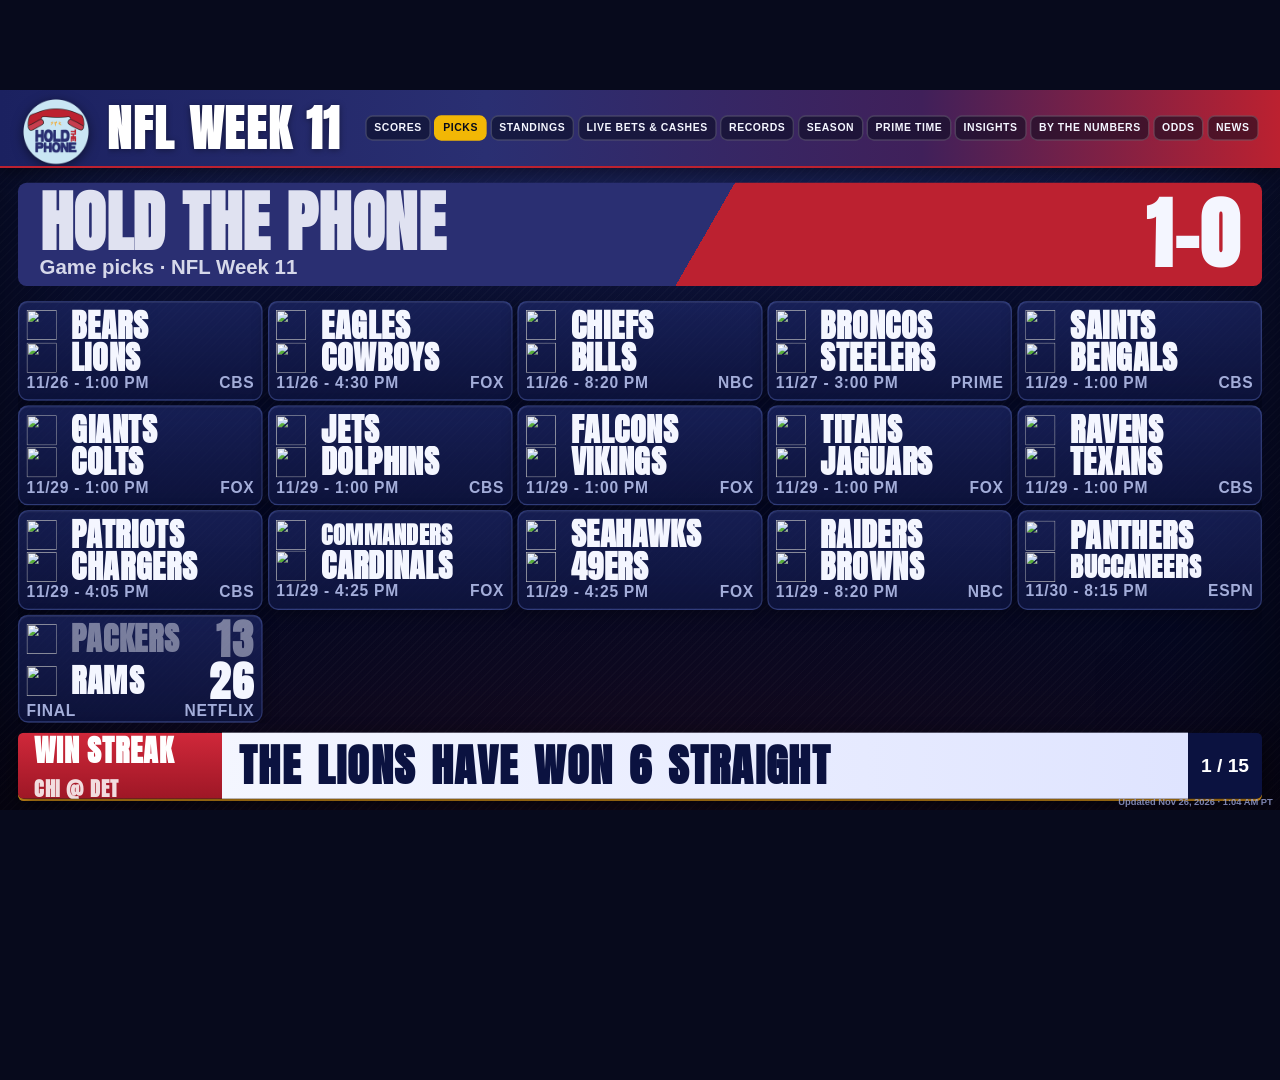
==== board/index.html @ b0343e2d "Update board + bot + graphics Thu Nov 26 1:04 AM Co-Authored-By: Claude Opus 5.5 <noreply@anthropic." ====
<!doctype html>
<html><head><meta charset="utf-8"><meta name="viewport" content="width=device-width,initial-scale=1">
<title>Hold The Phone · Board</title><meta http-equiv="refresh" content="300">
<style>
  /* 10-foot board: scores left, pick tracker right. Everything sized in vh so any TV resolution fills edge to edge. */
  :root { --navy:#1c2c7c; --red:#ce0e29; --gold:#f2b705; --bg:#070a1c; --panel:#10163a; --line:#26307a; --fg:#f4f6ff; --muted:#9aa3d6;
          --ok:#18c964; --bad:#ff4d5e; --warn:#f2b705; }
  * { box-sizing:border-box; margin:0; padding:0; }
  html, body { width:100%; height:100%; background:var(--bg); color:var(--fg); overflow:hidden;
               font-family: "Helvetica Neue", Helvetica, Arial, sans-serif; }
  .wrap { height:1080px; display:grid; grid-template-rows:97.2px 1fr; }
  header { display:flex; align-items:center; gap:21.6px; padding:0 32.4px; background:linear-gradient(90deg,var(--navy),#0b1240 60%,var(--red)); }
  .logo { font-weight:900; font-size:47.52px; letter-spacing:-0.54px; text-transform:uppercase; line-height:.9; }
  .logo b { color:var(--red); background:#fff; padding:0 6.48px; border-radius:5.4px; margin-left:4.32px; }
  .hdr-mid { font-size:25.92px; color:#dfe4ff; letter-spacing:2.16px; text-transform:uppercase; }
  .clock { margin-left:auto; font-size:36.72px; font-weight:700; font-variant-numeric:tabular-nums; }
  main { display:grid; grid-template-columns:57fr 43fr; gap:21.6px; padding:21.6px 27px 27px; min-height:0; }
  body.v-scores main { grid-template-columns:1fr; } body.v-scores #picks { display:none; }
  body.v-picks main { grid-template-columns:1fr; } body.v-picks #scores { display:none; }
  h2 { font-size:22.68px; letter-spacing:3.78px; text-transform:uppercase; color:var(--muted); margin-bottom:12.96px; font-weight:700; }
  #scores { min-height:0; display:flex; flex-direction:column; }
  .games { display:grid; grid-template-columns:repeat(2,1fr); gap:14.04px; align-content:start; overflow:hidden; flex:1; }
  body.v-scores .games { grid-template-columns:repeat(3,1fr); }
  .g { background:var(--panel); border:2.7px solid var(--line); border-radius:15.12px; padding:11.88px 16.2px; display:grid; gap:5.4px; position:relative; }
  .g.live { border-color:#4a5bd6; } .g.rz .st .live::after { content:"  RED ZONE"; color:var(--red); }
  .row { display:grid; grid-template-columns:54px 1fr auto; align-items:center; gap:12.96px; }
  .row img { width:54px; height:54px; object-fit:contain; }
  .tm { font-size:32.4px; font-weight:800; letter-spacing:1.08px; white-space:nowrap; overflow:hidden; text-overflow:ellipsis; }
  .tm small { font-size:18.36px; color:var(--muted); font-weight:600; margin-left:8.64px; }
  .sc { font-size:45.36px; font-weight:900; font-variant-numeric:tabular-nums; min-width:64.8px; text-align:right; }
  .row.lose .tm, .row.lose .sc { opacity:.45; }
  .pos::after { content:""; display:inline-block; width:11.88px; height:11.88px; border-radius:50%; background:var(--gold); margin-left:10.8px; vertical-align:3.78px; }
  .st { display:flex; justify-content:space-between; gap:10.8px; font-size:20.52px; color:var(--muted); font-weight:700; text-transform:uppercase; letter-spacing:1.08px; }
  .st .live { color:#fff; } .st .live::before { content:"● "; color:var(--red); }
  .chips { display:flex; flex-wrap:wrap; gap:6.48px; }
  .chip { font-size:18.36px; font-weight:800; padding:3.24px 9.72px; border-radius:6.48px; background:#2a3480; color:#fff; letter-spacing:0.54px; }
  .chip.Win { background:var(--ok); color:#04220f; } .chip.Loss { background:#5b1620; color:#ffc7cc; text-decoration:line-through; } .chip.Push { background:#555; }
  #picks { min-height:0; display:flex; flex-direction:column; gap:17.28px; }
  .people { display:grid; grid-template-columns:repeat(3,1fr); gap:10.8px; }
  .p { border-radius:12.96px; padding:10.8px 14.04px; background:var(--navy); display:grid; gap:2.16px; }
  .p.HTP { grid-column:1 / -1; background:linear-gradient(120deg,var(--navy) 0 55%,var(--red) 55%); padding:14.04px 21.6px;
           display:flex; align-items:center; justify-content:space-between; }
  .p.Danny { background:var(--red); } .p.Loops { background:var(--gold); color:var(--navy); } .p.Team, .p.Caller { background:var(--panel); border:2.16px solid var(--line); }
  .p .nm { font-size:18.36px; font-weight:800; letter-spacing:2.7px; text-transform:uppercase; opacity:.9; }
  .p .big { font-size:54px; font-weight:900; line-height:1; font-variant-numeric:tabular-nums; }
  .p.HTP .big { font-size:81px; } .p.HTP .nm { font-size:28.08px; }
  .p .sub { font-size:17.28px; font-weight:600; opacity:.85; font-variant-numeric:tabular-nums; }
  .tix-box { flex:1; min-height:0; overflow:hidden; position:relative; }
  .tix { display:grid; gap:9.72px; }
  .t { background:var(--panel); border:2.16px solid var(--line); border-left:9.72px solid #3a49b8; border-radius:10.8px; padding:9.72px 14.04px; display:grid; gap:5.4px; }
  .t.CASHED { border-left-color:var(--ok); background:#0c2a1f; } .t.LOST { border-left-color:#5b1620; opacity:.6; } .t.PUSH { border-left-color:var(--warn); }
  .th { display:flex; align-items:center; gap:10.8px; }
  .th .lbl { font-size:24.84px; font-weight:800; flex:1; white-space:nowrap; overflow:hidden; text-overflow:ellipsis; }
  .tag { font-size:15.12px; font-weight:900; letter-spacing:1.62px; padding:2.7px 7.56px; border-radius:5.4px; background:var(--navy); text-transform:uppercase; }
  .tag.Danny { background:var(--red); } .tag.Loops { background:var(--gold); color:var(--navy); } .tag.HTP { background:linear-gradient(90deg,var(--navy),var(--red)); }
  .tag.Team { background:#fff; color:var(--navy); } .tag.Caller { background:#3b4280; }
  .pill { font-size:17.28px; font-weight:900; letter-spacing:1.62px; padding:3.24px 9.72px; border-radius:1069.2px; border:2.7px solid currentColor; }
  .pill.CASHED { color:var(--ok); } .pill.LOST { color:var(--bad); } .pill.OPEN { color:var(--muted); } .pill.PUSH { color:var(--warn); }
  .legs { display:flex; flex-wrap:wrap; gap:5.4px; }
  .leg { font-size:17.28px; font-weight:700; padding:2.7px 7.56px; border-radius:5.4px; background:#1d2560; color:#dfe4ff; }
  .leg.Win { background:var(--ok); color:#04220f; } .leg.Loss { background:#5b1620; color:#ffb3ba; text-decoration:line-through; } .leg.Push { background:#555; }
  .empty { color:var(--muted); font-size:23.76px; padding:21.6px 0; }
  .ticker { position:fixed; left:0; right:0; bottom:0; height:0; }

  /* records pane: every record on one screen (snapshots + website; not in the TV rotation) */
  #records { display:none; min-height:0; flex-direction:column; gap:17.28px; }
  body.v-rotate.pane-records #picks { display:none; } body.v-rotate.pane-records #records { display:flex; }
  .r-top { display:grid; grid-template-columns:2fr 1fr 1fr; gap:17.28px; }
  .r-top > div, .r-grid > div { background:var(--panel); border:3.24px solid var(--line); border-radius:17.28px; padding:15.12px 23.76px; }
  .r-top .main { background:linear-gradient(90deg,var(--navy),#0b1240); border-color:var(--gold); }
  .r-top .nm, .r-grid .nm { font-size:28.08px; font-weight:800; letter-spacing:1.08px; text-transform:uppercase; color:var(--muted); }
  .r-top .main .nm { color:var(--gold); font-size:34.56px; }
  .r-top .big { font-size:81px; font-weight:900; line-height:1.05; } .r-top .main .big { font-size:118.8px; }
  .r-top .sub, .r-grid .sub { font-size:21.6px; color:var(--muted); }
  .r-grid { display:grid; grid-template-columns:repeat(4,1fr); gap:15.12px; }
  .r-grid .big { font-size:54px; font-weight:900; line-height:1.1; } .r-grid .win .big { color:var(--ok); }
  .r-grid > div.win { border-color:var(--ok); }
  /* season view (rotates with the live picks on ?view=rotate) */
  #season { display:none; min-height:0; flex-direction:column; gap:21.6px; }
  body.v-rotate main { grid-template-columns:1fr; } body.v-rotate #scores { display:none; }
  body.v-rotate.pane-season #picks, body.v-rotate.pane-prime #picks { display:none; } body.v-rotate.pane-season #season, body.v-rotate.pane-prime #prime { display:flex; }
  /* rotate view hides the show-bets list under the record (add &bets=1 to the URL to bring it back) */
  body.v-rotate:not(.bets) #picks .bets-h, body.v-rotate:not(.bets) #picks .tix-box { display:none; }
  body.v-rotate:not(.bets) #picks .people .p.HTP { padding:10.8px 32.4px; } body.v-rotate:not(.bets) #picks .people .p.HTP .big { font-size:108px; }
  body.v-rotate:not(.bets) #picks .people .p.HTP .nm { font-size:86.4px; font-weight:900; letter-spacing:1.08px; line-height:1; } body.v-rotate:not(.bets) #picks .people .p.HTP .sub { font-size:23.76px; }
  /* ...and shows the week's scores under the record instead */
  body.v-rotate.pane-picks:not(.bets) main { grid-template-columns:1fr; grid-template-rows:auto 1fr; }
  body.v-rotate.pane-picks:not(.bets) #scores { display:flex; order:2; min-height:0; }
  body.v-rotate.pane-picks:not(.bets) #picks { order:1; }
  body.v-rotate.pane-picks:not(.bets) .games { grid-template-columns:repeat(4,1fr); grid-auto-rows:1fr; gap:10.8px; }
  body.v-rotate.pane-picks:not(.bets) .g { padding:6.48px 15.12px; gap:0; align-content:center; }
  body.v-rotate.pane-picks:not(.bets) .row { grid-template-columns:54px 1fr auto; gap:12.96px; }
  body.v-rotate.pane-picks:not(.bets) .row img { width:54px; height:54px; }
  body.v-rotate.pane-picks:not(.bets) .tm { font-size:36.72px; letter-spacing:0; } body.v-rotate.pane-picks:not(.bets) .tm small { display:none; }
  body.v-rotate.pane-picks:not(.bets) .sc { font-size:56.16px; min-width:64.8px; line-height:1.05; }
  body.v-rotate.pane-picks:not(.bets) .st { font-size:18.36px; } body.v-rotate.pane-picks:not(.bets) .chips { display:none; }
  body.v-rotate.pane-picks:not(.bets) #scores-h { display:none; }
  body.v-rotate.pane-odds #picks, body.v-rotate.pane-news #picks { display:none; }
  body.v-rotate.pane-odds #odds, body.v-rotate.pane-news #news { display:flex; }
  body.v-rotate.pane-insights #picks { display:none; } body.v-rotate.pane-insights #insights { display:flex; }
  body.v-rotate.pane-live #picks { display:none; } body.v-rotate.pane-live #livebets { display:grid; }
  #livebets { display:none; grid-template-columns:1.6fr 1fr; gap:21.6px; min-height:0; }
  #livebets h2 { margin:0 0 10.8px; font-size:32.4px; letter-spacing:2.16px; text-transform:uppercase; }
  #livebets h2 .dot { display:inline-block; width:15.12px; height:15.12px; border-radius:50%; background:var(--red); margin-right:10.8px; vertical-align:3.24px; animation:lbp 1.4s infinite; }
  @keyframes lbp { 50% { opacity:.25; } }
  .lb-col { display:flex; flex-direction:column; min-height:0; overflow:hidden; }
  .lb-list { display:grid; gap:10.8px; align-content:start; }
  .lb { background:var(--panel); border:2.7px solid var(--line); border-left:10.8px solid var(--red); border-radius:12.96px; padding:10.8px 17.28px; display:grid; grid-template-columns:118.8px 1fr; gap:3.24px 17.28px; align-items:center; }
  .lb .pct { grid-row:span 3; font-size:64.8px; font-weight:900; line-height:1; text-align:center; font-variant-numeric:tabular-nums; }
  .lb .pct.hi { color:var(--ok); } .lb .pct.mid { color:var(--gold); } .lb .pct.lo { color:#ff6b7d; }
  .lb .nm { font-size:30.24px; font-weight:900; line-height:1.05; } .lb .sh { font-size:17.28px; color:var(--muted); font-weight:700; letter-spacing:1.296px; text-transform:uppercase; }
  .lb .dt { font-size:21.6px; color:#dfe4ff; font-weight:700; }
  .lb .bar { grid-column:2; height:8.64px; border-radius:1069.2px; background:#1d2560; overflow:hidden; } .lb .bar i { display:block; height:100%; background:var(--gold); } .lb .bar i.hi { background:var(--ok); }
  .bc { background:#0c2a1f; border:2.7px solid var(--ok); border-left:10.8px solid var(--ok); border-radius:12.96px; padding:10.8px 17.28px; display:grid; grid-template-columns:226.8px 1fr; gap:3.24px 28.08px; align-items:center; }
  .bc .po { grid-row:span 3; font-size:56.16px; white-space:nowrap; letter-spacing:-1.08px; font-weight:900; line-height:1; text-align:center; color:var(--ok); font-variant-numeric:tabular-nums; }
  .bc .nm { font-size:30.24px; font-weight:900; line-height:1.05; } .bc .dt { font-size:20.52px; color:#dfe4ff; font-weight:700; line-height:1.2; }
  .bc .sh { font-size:17.28px; color:#9fe3bf; font-weight:700; letter-spacing:1.296px; text-transform:uppercase; }
  .lc { background:#0c2a1f; border:2.7px solid var(--ok); border-radius:12.96px; padding:10.8px 17.28px; display:grid; gap:2.16px; }
  .lc .nm { font-size:28.08px; font-weight:900; } .lc .sh { font-size:17.28px; color:#9fe3bf; font-weight:700; letter-spacing:1.296px; text-transform:uppercase; } .lc .nm::before { content:"✓ "; color:var(--ok); }
  #insights { display:none; min-height:0; flex-direction:column; gap:17.28px; }
  .ins-focus { display:grid; grid-template-columns:1fr auto 1fr; align-items:center; gap:32.4px; background:linear-gradient(120deg,var(--navy),#0b1240 55%,var(--red)); border-radius:17.28px; padding:21.6px 32.4px; }
  .ins-focus .tm { display:flex; align-items:center; gap:21.6px; font-size:64.8px; font-weight:900; text-transform:uppercase; } .ins-focus .tm.h { justify-content:flex-end; }
  .ins-focus .tm img { width:108px; height:108px; object-fit:contain; } .ins-focus .mid { text-align:center; } .ins-focus .mid b { display:block; font-size:25.92px; letter-spacing:4.32px; color:#ffd6dc; }
  .ins-focus .mid span { font-size:43.2px; font-weight:900; } .ins-lines { display:flex; gap:12.96px; justify-content:center; margin-top:10.8px; }
  .ins-lines div { background:rgba(0,0,0,.35); border-radius:10.8px; padding:6.48px 17.28px; text-align:center; } .ins-lines small { display:block; font-size:15.12px; letter-spacing:2.16px; color:#cfd4f5; } .ins-lines strong { font-size:34.56px; }
  .ins-cols { display:grid; grid-template-columns:1fr 1.5fr; gap:21.6px; flex:1; min-height:0; }
  .ins-cols.solo { grid-template-columns:1fr; }
  .ins-box { display:flex; flex-direction:column; gap:10.8px; min-height:0; }
  .mv { background:var(--panel); border:2.7px solid var(--line); border-radius:12.96px; padding:11.88px 17.28px; display:grid; grid-template-columns:auto 1fr; gap:4.32px 15.12px; align-items:center; }
  .mv img { width:49.68px; height:49.68px; grid-row:span 2; object-fit:contain; } .mv .gm { font-size:28.08px; font-weight:900; } .mv .ln { font-size:22.68px; color:#dfe4ff; font-weight:700; }
  .mv .ln b { color:var(--gold); } .mv .ln .up { color:var(--ok); } .mv .ln .dn { color:var(--bad); }
  .tr-grid { display:grid; grid-template-columns:repeat(2,1fr); gap:10.8px; }
  .tr { background:var(--panel); border:2.7px solid var(--line); border-radius:12.96px; padding:10.8px 15.12px; display:grid; grid-template-columns:75.6px 1fr auto; gap:0 12.96px; align-items:center; }
  .tr img { width:75.6px; height:56.16px; object-fit:cover; object-position:top; border-radius:8.64px; background:#1d2560; grid-row:span 2; }
  .tr .nm { font-size:27px; font-weight:900; white-space:nowrap; overflow:hidden; text-overflow:ellipsis; } .tr .bt { font-size:21.6px; font-weight:800; color:#dfe4ff; }
  .tr .bt .OVER { color:var(--ok); } .tr .bt .UNDER { color:var(--bad); }
  .tr .rt { grid-row:span 2; text-align:right; } .tr .rt b { display:block; font-size:47.52px; font-weight:900; color:var(--ok); line-height:1; } .tr .rt small { font-size:17.28px; color:var(--muted); font-weight:700; }
  .gp-list { display:flex; flex-direction:column; gap:17.28px; flex:1; min-height:0; }
  .gp { flex:1; min-width:0; overflow:hidden; background:var(--panel); border:3.24px solid var(--line); border-radius:19.44px; padding:17.28px 25.92px; display:flex; flex-direction:column; justify-content:center; gap:17.28px; min-height:0; }
  .gp-top { display:grid; grid-template-columns:minmax(0,1fr) auto minmax(0,1fr); align-items:center; gap:21.6px; }
  .gp-team { display:flex; align-items:center; gap:17.28px; min-width:0; } .gp-team > div { min-width:0; } .gp-team.h { justify-content:flex-end; text-align:right; }
  .gp-team img { width:97.2px; height:97.2px; object-fit:contain; } .gp-team b { display:block; font-size:60.48px; white-space:nowrap; overflow:hidden; font-weight:900; text-transform:uppercase; line-height:1; } .gp-team span { font-size:23.76px; color:var(--muted); font-weight:700; }
  .gp-team .gp-rec { font-size:54px; font-weight:900; color:#fff; line-height:1.05; margin-top:4.32px; font-variant-numeric:tabular-nums; } .gp-team .gp-std { display:block; white-space:nowrap; font-size:22.68px; color:#dfe4ff; text-transform:uppercase; letter-spacing:1.08px; }
  .gp-mid { text-align:center; max-width:669.6px; } .gp-ko { font-size:21.6px; font-weight:800; letter-spacing:3.24px; color:#ffd6dc; margin-bottom:8.64px; }
  .gp-lines { display:flex; gap:10.8px; } .gp-lines div { background:#1d2560; border-radius:10.8px; padding:6.48px 17.28px; min-width:162px; }
  .gp-lines small { display:block; font-size:15.12px; letter-spacing:2.16px; color:var(--muted); font-weight:800; } .gp-lines strong { display:block; font-size:41.04px; font-weight:900; } .gp-lines em { font-style:normal; font-size:19.44px; color:#dfe4ff; font-weight:700; }
  .gp-move { margin:12.96px auto 0; width:max-content; max-width:100%; background:var(--gold); color:#0a0f2c; border-radius:12.96px; padding:8.64px 21.6px 10.8px; white-space:nowrap; font-weight:900; }   /* line moves: big (Zach 2026-10-30) */
  .gp-move small { display:block; font-size:19.44px; letter-spacing:4.32px; } .gp-move b { display:block; font-size:56.16px; line-height:1; }
  .gp-stats { display:grid; grid-template-columns:repeat(3,minmax(0,1fr)); gap:10.8px; }
  .gp-stat { background:#0d1336; border-radius:12.96px; padding:10.8px 17.28px; display:flex; align-items:baseline; gap:15.12px; } .gp-stat strong { font-size:47.52px; font-weight:900; white-space:nowrap; } .gp-stat span { font-size:22.68px; color:#dfe4ff; font-weight:700; }
  .gp-stat.good { background:#0c2a1f; box-shadow:inset 5.4px 0 0 var(--ok); } .gp-stat.good strong { color:var(--ok); }
  .gp.big { gap:15.12px; padding:15.12px 28.08px; } .gp.big .gp-team img { width:140.4px; height:140.4px; } .gp.big .gp-team b { font-size:86.4px; } .gp.big .gp-team span { font-size:28.08px; } .gp.big .gp-team .gp-rec { font-size:75.6px; } .gp.big .gp-team .gp-std { font-size:30.24px; }
  .gp.big .gp-lines div { min-width:205.2px; } .gp.big .gp-lines strong { font-size:54px; } .gp.big .gp-lines em { font-size:23.76px; } .gp.big .gp-lines small { font-size:18.36px; }
  .gp.big .gp-stats { grid-template-columns:repeat(3,1fr); } .gp.big .gp-stat { padding:10.8px 19.44px; } .gp.big .gp-stat strong { font-size:58.32px; } .gp.big .gp-stat span { font-size:28.08px; }
  .gp-facts { display:grid; grid-template-columns:1fr 1fr; gap:9.72px; }
  .gp.big .gp-facts { grid-template-columns:1fr; gap:11.88px; }
  /* htp pane "By the numbers": our best records as tiles (hero = the best one), a pip per game, logos on team records */
  body.v-rotate.pane-htp #picks { display:none; } body.v-rotate.pane-htp #htpfacts { display:grid; }
  #htpfacts { display:none; min-height:0; flex:1; grid-template-columns:repeat(4,minmax(0,1fr)); grid-template-rows:repeat(3,minmax(0,1fr)); gap:17.28px; }
  .bn { position:relative; overflow:hidden; background:linear-gradient(160deg,#16206b 0%,#10163a 70%); border:2.7px solid var(--line); border-radius:19.44px; padding:17.28px 23.76px;
        display:flex; flex-direction:column; justify-content:space-between; min-height:0; animation:bnIn .6s cubic-bezier(.2,.9,.3,1.2) both; }
  .bn::before { content:''; position:absolute; left:0; top:0; bottom:0; width:9.72px; background:var(--ok); }
  .bn .lg { position:absolute; right:-32.4px; bottom:-32.4px; width:237.6px; height:237.6px; object-fit:contain; opacity:.16; }
  .bn .bl { position:relative; padding-right:54px; font-size:24.84px; font-weight:900; letter-spacing:2.16px; text-transform:uppercase; color:#dfe4ff; line-height:1.15; }
  .bn .bk { position:absolute; right:21.6px; top:15.12px; font-size:23.76px; z-index:1; font-weight:900; color:var(--muted); }
  .bn .br { position:relative; font-size:86.4px; font-weight:900; line-height:1; letter-spacing:-3.24px; font-variant-numeric:tabular-nums; color:#fff; }
  .bn .bp { position:relative; display:flex; align-items:center; gap:12.96px; font-size:25.92px; font-weight:900; color:var(--ok); }
  .bn .pips { position:relative; display:flex; flex-wrap:wrap; gap:5.4px; }
  .bn .pips i { width:14.04px; height:14.04px; border-radius:50%; background:var(--ok); animation:pipIn .25s ease-out both; } .bn .pips i.l { background:#3a4380; }
  .bn.hero { grid-column:span 2; grid-row:span 2; padding:32.4px 38.88px; background:radial-gradient(circle at 85% 20%,rgba(24,201,100,.28),transparent 55%),linear-gradient(160deg,#1c2c7c 0%,#10163a 75%); border-color:var(--ok); box-shadow:0 0 54px rgba(24,201,100,.25); }
  .bn.hero .bl { font-size:47.52px; } .bn.hero .br { font-size:259.2px; letter-spacing:-10.8px; } .bn.hero .bp { font-size:43.2px; } .bn.hero .pips i { width:28.08px; height:28.08px; }
  .bn.hero .tg { position:relative; align-self:flex-start; background:var(--red); color:#fff; font-size:23.76px; font-weight:900; letter-spacing:3.24px; padding:6.48px 17.28px; border-radius:6.48px; }
  .bn.hero .lg { width:496.8px; height:496.8px; right:-64.8px; bottom:-64.8px; }
  @keyframes bnIn { from { opacity:0; transform:translateY(32.4px) scale(.96); } to { opacity:1; transform:none; } }
  @keyframes pipIn { from { opacity:0; transform:scale(0); } to { opacity:1; transform:none; } }
  /* studio pane: the Main Studio calendar (studio.html, header hidden) inside the board's rotation */
  #studio { display:none; flex:1; min-height:0; } body.v-rotate.pane-studio #picks { display:none; } body.v-rotate.pane-studio #studio { display:flex; }
  body.pane-studio #factbar { display:none !important; } body.pane-studio main { padding-bottom:27px !important; }
  .lt { display:flex; align-items:stretch; border-radius:6.48px; overflow:hidden; box-shadow:0 6.48px 17.28px rgba(0,0,0,.45); min-width:0; }
  .lt-tag { background:var(--red); color:#fff; font-size:19.44px; font-weight:900; letter-spacing:2.16px; padding:0 15.12px; display:flex; align-items:center; white-space:nowrap; text-transform:uppercase; }
  .lt-txt { flex:1; min-width:0; background:linear-gradient(90deg,#f4f6ff,#dfe4ff); color:#0b1240; font-size:27px; font-weight:900; padding:7.56px 15.12px; text-transform:uppercase; white-space:nowrap; overflow:hidden; text-overflow:ellipsis; letter-spacing:-0.216px; }
  .gp.big .lt-tag { font-size:30.24px; min-width:259.2px; justify-content:center; padding:0 21.6px; } .gp.big .lt-txt { font-size:45.36px; padding:11.88px 21.6px; white-space:normal; line-height:1.1; }
  .gp > * { flex-shrink:0; } .gp { overflow:hidden; }
  .gp-pick { display:flex; align-items:stretch; border-radius:8.64px; overflow:hidden; align-self:center; box-shadow:0 0 32.4px rgba(24,201,100,.35); }
  .gp-pick-tag { background:var(--ok); color:#04220f; font-size:30.24px; font-weight:900; letter-spacing:3.24px; padding:8.64px 21.6px; display:flex; align-items:center; }
  .gp-pick-txt { background:#fff; color:#0b1240; font-size:49.68px; font-weight:900; padding:4.32px 25.92px; text-transform:uppercase; }
  .gp-pick-src { background:#0c2a1f; color:#d9ffe7; font-size:21.6px; font-weight:800; padding:0 17.28px; display:flex; align-items:center; text-transform:uppercase; letter-spacing:1.08px; }
  .tr-grid.three { grid-template-columns:repeat(4,1fr); } .tr-grid.three .tr .nm { font-size:23.76px; } .tr-grid.three .tr .rt b { font-size:38.88px; }
  /* standings pane: AFC row over NFC row, one card per division (rotates right after the scores) */
  body.v-rotate.pane-standings #picks { display:none; } body.v-rotate.pane-standings #standings { display:grid; }
  #standings { display:none; min-height:0; grid-template-columns:repeat(4,minmax(0,1fr)); grid-template-rows:repeat(2,minmax(0,1fr)); gap:15.12px; flex:1; }
  .dv { background:var(--panel); border:2.7px solid var(--line); border-radius:15.12px; padding:10.8px 17.28px; display:grid; grid-template-rows:auto repeat(4,1fr); gap:4.32px; min-height:0; }
  .dv h3 { margin:0; font-size:25.92px; font-weight:900; letter-spacing:2.7px; color:var(--gold); text-transform:uppercase; }
  .dv .sr { display:grid; grid-template-columns:32.4px 58.32px 1fr auto auto; align-items:center; gap:12.96px; border-top:1.62px solid var(--line); }
  .dv .sr .sd { font-size:19.44px; color:var(--muted); font-weight:800; text-align:center; } .dv .sr .sd.in { color:var(--ok); }
  .dv .sr img { width:58.32px; height:58.32px; object-fit:contain; } .dv .sr .ab { font-size:41.04px; font-weight:900; }
  .dv .sr .rc { font-size:41.04px; font-weight:900; font-variant-numeric:tabular-nums; } .dv .sr .sk { font-size:21.6px; font-weight:800; color:var(--muted); min-width:48.6px; text-align:right; }
  .dv .sr .sk.W { color:var(--ok); } .dv .sr:first-of-type .ab, .dv .sr:first-of-type .rc { color:#fff; }
  #odds, #news { display:none; min-height:0; flex-direction:column; gap:15.12px; }
  .odds { display:grid; grid-template-columns:repeat(2,1fr); grid-auto-rows:1fr; gap:10.8px; flex:1; min-height:0; }
  .od { background:var(--panel); border:2.7px solid var(--line); border-radius:15.12px; padding:10.8px 21.6px; min-height:0; overflow:hidden; display:grid; grid-template-columns:minmax(0,1fr) repeat(3,162px); align-items:center; column-gap:12.96px; }
  .od .tms { min-width:0; } .od .t { white-space:nowrap; overflow:hidden; text-overflow:ellipsis; }
  .od .tms { display:grid; gap:2.16px; } .od .t { display:flex; align-items:center; gap:15.12px; font-size:45.36px; font-weight:900; line-height:1.2; }
  .od .t img { width:64.8px; height:64.8px; object-fit:contain; } .od .ko { font-size:21.6px; color:var(--muted); font-weight:700; letter-spacing:1.08px; }
  .od .col { display:grid; gap:6.48px; text-align:center; } .od .col b { font-size:19.44px; color:var(--muted); letter-spacing:1.62px; }
  .od .col span { font-size:47.52px; font-weight:900; padding:4.32px 0 !important; font-variant-numeric:tabular-nums; background:#1d2560; border-radius:6.48px; padding:2.16px 0; }
  .od.live { border-color:var(--red); }
  .nws { display:grid; grid-template-columns:repeat(2,1fr); grid-auto-rows:1fr; gap:15.12px; flex:1; min-height:0; }
  .nw { background:var(--panel); border:2.7px solid var(--line); border-radius:12.96px; overflow:hidden; display:grid; grid-template-columns:324px 1fr; }
  .nw img { width:100%; height:100%; object-fit:cover; } .nw .tx { padding:15.12px 19.44px; display:flex; flex-direction:column; gap:8.64px; justify-content:center; }
  .nmu { display:flex; align-items:center; justify-content:space-around; padding:0 16.2px; } .nmu img { width:42%; height:auto !important; object-fit:contain; filter:drop-shadow(0 4.32px 8.64px rgba(0,0,0,.5)); }
  .nw .tx { overflow:hidden; min-height:0; }
  .nw .hd { font-size:32.4px; font-weight:900; line-height:1.1; } .nw .ds { font-size:20.52px; color:#dfe4ff; line-height:1.25; }
  .nw .ag { font-size:16.2px; color:var(--muted); font-weight:700; letter-spacing:1.62px; text-transform:uppercase; }
  #prime { display:none; min-height:0; flex-direction:column; gap:17.28px; }
  #prime .p.HTP { padding:10.8px 21.6px; } #prime .p.HTP .big { font-size:86.4px; }
  #prime .hit { padding:9.72px 15.12px; } #prime .hit .pr { font-size:45.36px; }
  #prime .hits { grid-template-columns:repeat(4,1fr); }
  .hits-box { flex:1; min-height:0; overflow:hidden; }
  /* season page extras: week-by-week strip + underdog / biggest-cash tiles */
  #season .s-more { display:grid; grid-template-columns:minmax(0,2fr) minmax(0,1fr) minmax(0,1fr) minmax(0,1.3fr); gap:15.12px; }
  #season .s-more > div { background:var(--panel); border:2.7px solid var(--line); border-radius:15.12px; padding:12.96px 19.44px; min-width:0; }
  #season .s-more .nm { font-size:20.52px; font-weight:900; letter-spacing:3.24px; text-transform:uppercase; color:var(--muted); }
  #season .s-more .big { font-size:64.8px; font-weight:900; line-height:1.05; white-space:nowrap; overflow:hidden; text-overflow:ellipsis; } #season .s-more .win .big { color:var(--ok); }
  #season .s-more .win { border-color:var(--ok); } #season .s-more .sub { font-size:20.52px; color:#dfe4ff; font-weight:700; white-space:nowrap; overflow:hidden; text-overflow:ellipsis; }
  #season .wks { display:flex; gap:6.48px; margin-top:8.64px; } #season .wks div { flex:1; text-align:center; background:#1d2560; border-radius:8.64px; padding:5.4px 0; }
  #season .wks div.w { background:#0c2a1f; box-shadow:inset 0 -5.4px 0 var(--ok); } #season .wks b { display:block; font-size:28.08px; font-weight:900; } #season .wks small { font-size:15.12px; color:var(--muted); font-weight:800; letter-spacing:1.62px; }
  #season .s-people .p.HTP .big { font-size:140.4px; } #season .ty.win .big { font-size:108px; }
  .hits { display:grid; grid-template-columns:repeat(3,1fr); gap:12.96px; }
  .hit { background:#0c2a1f; border:2.7px solid var(--ok); border-radius:12.96px; padding:12.96px 17.28px; display:grid; gap:4.32px; }
  .hit .pr { font-size:54px; font-weight:900; color:var(--ok); line-height:1; font-variant-numeric:tabular-nums; }
  .hit .lb { font-size:25.92px; font-weight:800; text-transform:uppercase; white-space:nowrap; overflow:hidden; text-overflow:ellipsis; }
  .hit .bt { font-size:18.36px; font-weight:700; letter-spacing:1.62px; text-transform:uppercase; color:#d9ffe7; }
  .hit .bt b { background:var(--ok); color:#04220f; padding:0 6.48px; border-radius:4.32px; margin-right:8.64px; }
  body.v-season main { grid-template-columns:1fr; } body.v-season #scores, body.v-season #picks { display:none; } body.v-season #season { display:flex; }
  main section { animation:fadein .6s ease-out both; }
  @keyframes fadein { from { opacity:0; transform:translateY(12.96px) } to { opacity:1; transform:none } }
  .s-people { display:grid; grid-template-columns:repeat(4,1fr); gap:15.12px; }
  .s-people .p.HTP { grid-column:1 / -1; padding:21.6px 32.4px; } .s-people .p.HTP .big { font-size:118.8px; } .s-people .p .big { font-size:81px; }
  .s-people .p .sub { font-size:21.6px; } .s-people .p .nm { font-size:23.76px; }
  .s-types { display:grid; grid-template-columns:repeat(auto-fit,minmax(259.2px,1fr)); gap:12.96px; }
  .ty { background:var(--panel); border:2.7px solid var(--line); border-radius:12.96px; padding:12.96px 17.28px; display:grid; gap:3.24px; }
  .ty .nm { font-size:19.44px; font-weight:800; letter-spacing:2.16px; text-transform:uppercase; color:var(--muted); }
  .ty .big { font-size:54px; font-weight:900; line-height:1; font-variant-numeric:tabular-nums; }
  .ty .sub { font-size:18.36px; font-weight:600; color:#dfe4ff; font-variant-numeric:tabular-nums; }
  .s-types { grid-template-columns:repeat(6,1fr); }
  .ty { grid-column:span 1; opacity:.8; } .ty .big { font-size:38.88px; }
  .ty.win { grid-column:span 2; opacity:1; background:linear-gradient(135deg,#0c2a1f,#10163a); border-color:var(--ok); }
  .ty.win .big { font-size:86.4px; color:var(--ok); } .ty.win .nm { font-size:25.92px; color:#fff; }
  #season .s-types { display:flex; } #season .s-types .ty { flex:1 1 0; min-width:0; } #season .s-types .ty.win { flex:2 1 0; }   /* the splits always fill the row */
  .ladder { display:flex; align-items:center; gap:32.4px; border-radius:15.12px; padding:17.28px 25.92px; background:linear-gradient(90deg,#0c2a1f,#10163a); border:2.7px solid var(--ok); }
  .ladder .nm { font-size:25.92px; font-weight:900; letter-spacing:2.16px; text-transform:uppercase; }
  .ladder .big { font-size:75.6px; font-weight:900; white-space:nowrap; color:var(--ok); font-variant-numeric:tabular-nums; }
  .ladder .rungs { display:flex; gap:7.56px; margin-left:auto; }
  .ladder .rungs i { width:45.36px; height:45.36px; border-radius:6.48px; background:#1d2560; display:block; }
  .ladder .rungs i.on { background:var(--ok); } .ladder .lhits { display:flex; flex-wrap:wrap; gap:10.8px; margin-top:10.8px; } .ladder .lhits span { background:var(--ok); color:#06210f; font-weight:900; font-size:23.76px; letter-spacing:1.08px; text-transform:uppercase; padding:5.4px 15.12px; border-radius:8.64px; } .ladder .sub { font-size:21.6px; color:#d9ffe7; font-weight:700; }

  /* the day's facts: one lower-third bar along the bottom of every rotate screen */
  #factbar { display:none; position:fixed; left:27px; right:27px; bottom:17.28px; z-index:20; align-items:stretch; border-radius:8.64px; overflow:hidden; box-shadow:0 10.8px 32.4px rgba(0,0,0,.6); height:82.08px; }
  body.v-rotate #factbar.on { display:flex; } body.v-rotate main { padding-bottom:118.8px; }
  #factbar .ft { background:var(--red); color:#fff; font-size:25.92px; font-weight:900; letter-spacing:2.16px; padding:0 23.76px; display:flex; flex-direction:column; justify-content:center; text-transform:uppercase; min-width:280.8px; }
  #factbar .ft small { font-size:17.28px; opacity:.85; letter-spacing:1.08px; }
  #factbar .fx { flex:1; min-width:0; background:linear-gradient(90deg,#f4f6ff,#dfe4ff); color:#0b1240; font-size:41.04px; font-weight:900; text-transform:uppercase; display:flex; align-items:center; padding:0 25.92px; white-space:nowrap; overflow:hidden; text-overflow:ellipsis; }
  #factbar .fn { background:#0b1240; color:#fff; font-size:21.6px; font-weight:900; padding:0 19.44px; display:flex; align-items:center; font-variant-numeric:tabular-nums; }
  #factbar.hot .ft { background:linear-gradient(90deg,#ff2a3d,#b8001a); animation:hotpulse 1.2s ease-in-out infinite; } #factbar.hot .fn { background:#ce0e29; } #factbar.hot .fx { font-size:33.48px; }
  @keyframes hotpulse { 0%,100% { filter:brightness(1); } 50% { filter:brightness(1.35); } }
  #factbar.swap .fx, #factbar.swap .ft { animation:fswap .5s ease-out both; }
  @keyframes fswap { from { opacity:0; transform:translateY(21.6px); } to { opacity:1; transform:none; } }
  body.pane-insights #factbar, body.pane-htp #factbar { display:none !important; } body.pane-insights main, body.pane-htp main { padding-bottom:27px; }


  /* 90K subscriber screen + celebration */
  #subs { display:none; flex:1; flex-direction:column; align-items:center; justify-content:center; gap:17.28px; padding-bottom:21.6px; text-align:center; }
  body.v-rotate.pane-subs #picks { display:none; } body.v-rotate.pane-subs #subs { display:flex; }
  #subs .lbl { font-size:38.88px; font-weight:800; letter-spacing:6.48px; color:var(--muted); text-transform:uppercase; }
  #subs .num { font-size:205.2px; font-weight:900; line-height:.9; letter-spacing:-4.32px; }
  #subs .bar { width:70vw; height:43.2px; border-radius:21.6px; background:#1a2150; border:3.24px solid #fff; overflow:hidden; }
  #subs .bar i { display:block; height:100%; width:0; background:linear-gradient(90deg,var(--navy),var(--red)); transition:width 1.2s ease-out; }
  #subs .togo { font-size:54px; font-weight:900; color:var(--gold); text-transform:uppercase; }
  #subs img { height:129.6px; }
  #k90 { position:fixed; inset:0; z-index:60; display:none; align-items:center; justify-content:center; flex-direction:column; gap:21.6px;
         background:radial-gradient(circle at 50% 45%, #2a3fb0 0, var(--navy) 45%, #0b1240 75%, var(--red) 140%); overflow:hidden; }
  #k90.on { display:flex; animation:cashin .35s ease-out both; } #k90.off { animation:cashout .8s ease-in both; }
  #k90 canvas { position:absolute; inset:0; width:100%; height:100%; pointer-events:none; }
  #k90 .flash { position:absolute; inset:0; background:#fff; opacity:0; }
  #k90 .flash.go { animation:flash .6s ease-out both; }
  #k90 img { position:relative; height:237.6px; filter:drop-shadow(0 10.8px 32.4px rgba(0,0,0,.5)); animation:rise .6s ease-out both; }
  #k90 .roll { position:relative; font-size:237.6px; font-weight:900; letter-spacing:-5.4px; line-height:.95; text-shadow:0 10.8px 43.2px rgba(0,0,0,.55); font-variant-numeric:tabular-nums; }
  #k90 .roll.k90hit { color:var(--gold); background:none; border:0; animation:k90pop .5s cubic-bezier(.2,1.6,.4,1) both; }
  @keyframes k90pop { from { transform:scale(1.5) } to { transform:scale(1) } }
  #k90 .msg { position:relative; font-size:75.6px; font-weight:900; text-transform:uppercase; letter-spacing:4.32px; opacity:0; }
  #k90 .msg.go { animation:rise .6s ease-out both; }
  #k90 .msg2 { position:relative; font-size:36.72px; font-weight:700; letter-spacing:5.4px; text-transform:uppercase; color:#dfe5ff; opacity:0; }
  #k90 .msg2.go { animation:rise .6s ease-out .25s both; }
  /* cash celebration overlay */
  #cash { position:fixed; inset:0; z-index:50; display:none; align-items:center; justify-content:center; flex-direction:column; gap:27px;
          background:radial-gradient(ellipse at center, rgba(24,201,100,.55), rgba(4,40,20,.92) 70%); }
  #cash.on { display:flex; animation:cashin .35s ease-out both; }
  #cash.off { animation:cashout .6s ease-in both; }
  @keyframes cashin { from { opacity:0 } to { opacity:1 } }
  @keyframes cashout { from { opacity:1 } to { opacity:0 } }
  #cash canvas { position:absolute; inset:0; width:100%; height:100%; pointer-events:none; }
  #cash .flash { position:absolute; inset:0; background:#fff; animation:flash .5s ease-out both; }
  @keyframes flash { from { opacity:.9 } to { opacity:0 } }
  .stamp { position:relative; transform:rotate(-5deg); background:var(--ok); color:#fff; border:10.8px solid #fff; border-radius:32.4px;
           padding:21.6px 75.6px 27px; display:flex; align-items:center; gap:32.4px; box-shadow:0 0 129.6px rgba(24,201,100,.9);
           animation:slam .55s cubic-bezier(.2,1.6,.4,1) .15s both; }
  @keyframes slam { from { transform:rotate(-5deg) scale(2.6); opacity:0 } to { transform:rotate(-5deg) scale(1); opacity:1 } }
  .stamp .ck { font-size:172.8px; font-weight:900; line-height:1; }
  .stamp .word { font-size:205.2px; font-weight:900; letter-spacing:-3.24px; line-height:.9; }
  .cash-bet { position:relative; font-size:75.6px; font-weight:900; text-transform:uppercase; text-align:center; text-shadow:0 6.48px 21.6px rgba(0,0,0,.5);
              animation:rise .5s ease-out .55s both; max-width:90vw; }
  .cash-sub { position:relative; font-size:36.72px; font-weight:700; letter-spacing:3.24px; text-transform:uppercase; color:#d9ffe7; animation:rise .5s ease-out .75s both; }
  .cash-sub .tag { font-size:28.08px; vertical-align:4.32px; margin-right:12.96px; }
  @keyframes rise { from { transform:translateY(43.2px); opacity:0 } to { transform:none; opacity:1 } }
  /* full-screen BREAKING takeover (trades / big news), like the CASHED overlay; then the item rides the fact bar */
  #brk { display:none; position:fixed; inset:0; z-index:60; flex-direction:column; align-items:center; justify-content:center; gap:36.72px; overflow:hidden;
         background:radial-gradient(ellipse at center, rgba(206,14,41,.7), rgba(18,2,8,.96) 70%); }
  #brk.on { display:flex; animation:cashin .3s ease-out both; } #brk.off { animation:cashout .6s ease-in both; }
  #brk .flash { position:absolute; inset:0; background:#fff; animation:flash .45s ease-out both; }
  #brk .tape { position:absolute; left:0; right:0; height:64.8px; background:repeating-linear-gradient(-45deg,#ce0e29 0 32.4px,#0b1240 32.4px 64.8px); background-size:91.8px 91.8px; animation:tape .8s linear infinite; }
  #brk .tape.t { top:0; } #brk .tape.b { bottom:0; animation-direction:reverse; }
  @keyframes tape { from { background-position:0 0 } to { background-position:91.8px 0 } }
  .bstamp { position:relative; transform:rotate(-3deg); background:#fff; color:#ce0e29; border-radius:25.92px; padding:15.12px 64.8px 19.44px; font-size:183.6px; font-weight:900; letter-spacing:-2.16px; line-height:1;
            animation:bslam .55s cubic-bezier(.2,1.6,.4,1) .1s both, bglow 1s ease-in-out .7s infinite; }
  @keyframes bslam { from { transform:rotate(-3deg) scale(2.6); opacity:0 } to { transform:rotate(-3deg) scale(1); opacity:1 } }
  @keyframes bglow { 0%,100% { box-shadow:0 0 64.8px rgba(255,40,60,.6) } 50% { box-shadow:0 0 172.8px rgba(255,40,60,1) } }
  .bkind { position:relative; font-size:43.2px; font-weight:900; letter-spacing:10.8px; color:var(--gold); animation:rise .5s ease-out .5s both; }
  .bhead { position:relative; font-size:75.6px; font-weight:900; text-transform:uppercase; text-align:center; line-height:1.08; max-width:88vw; text-shadow:0 6.48px 21.6px rgba(0,0,0,.6); animation:rise .5s ease-out .7s both; }
  .bpick { position:relative; background:var(--ok); color:#04220f; font-size:38.88px; font-weight:900; letter-spacing:2.16px; padding:10.8px 32.4px; border-radius:10.8px; box-shadow:0 0 54px rgba(24,201,100,.7); animation:rise .5s ease-out 1.1s both; }
  .bsub { position:relative; font-size:28.08px; font-weight:800; letter-spacing:3.24px; color:#ffd9de; text-transform:uppercase; animation:rise .5s ease-out .9s both; }
</style>
<link rel="stylesheet" href="brand.css"><style>html{width:100vw!important;height:100vh!important;overflow:hidden;background:#070a1c}body{position:absolute;width:1920px!important;height:1080px!important;transform-origin:0 0}</style><script>function fit(){var s=Math.min(innerWidth/1920,innerHeight/1080),b=document.body;b.style.transform="scale("+s+")";b.style.left=(innerWidth-1920*s)/2+"px";b.style.top=(innerHeight-1080*s)/2+"px";}addEventListener("resize",fit);addEventListener("DOMContentLoaded",fit);</script></head>
<body>
<div id="k90"><div class="flash"></div><canvas></canvas><img src="brand/htp_round.png" alt=""><div class="roll">89,990</div><div class="msg">90,000 SUBSCRIBERS</div><div class="msg2">Thank you for holding the phone</div></div>
<div id="cash"><div class="flash"></div><canvas id="cashfx"></canvas>
  <div class="stamp"><span class="ck">✓</span><span class="word">CASHED</span></div>
  <div class="cash-bet" id="cashbet"></div><div class="cash-sub" id="cashsub"></div></div>
<div id="brk"><div class="flash"></div><div class="tape t"></div><div class="tape b"></div><div class="bstamp">BREAKING</div><div class="bkind" id="bkind"></div><div class="bhead" id="bhead"></div><div class="bsub" id="bsub"></div><div class="bpick" id="bpick"></div></div>
<div id="factbar"><div class="ft"><span id="fb-tag"></span><small id="fb-game"></small></div><div class="fx" id="fb-txt"></div><div class="fn" id="fb-n"></div></div>
<div class="wrap">
  <header><img class="badge" src="brand/htp_badge.png" alt="Hold The Phone"><div class="hdr-mid" id="hdr">Pick tracker · Live scores</div><nav id="webnav"><a href="?view=both">Scores</a><a href="?view=rotate&pane=picks">Picks</a><a href="?view=rotate&pane=standings">Standings</a><a href="?view=rotate&pane=live">Live Bets & Cashes</a><a href="?view=rotate&pane=records">Records</a><a href="?view=rotate&pane=season">Season</a><a href="?view=rotate&pane=prime">Prime Time</a><a href="?view=rotate&pane=insights">Insights</a><a href="?view=rotate&pane=htp">By the Numbers</a><a href="?view=rotate&pane=odds">Odds</a><a href="?view=rotate&pane=news">News</a></nav><div class="clock" id="clock"></div></header>
  <main>
    <section id="scores"><h2 id="scores-h">NFL · This week's scores · our picks marked</h2><div class="games" id="games"><div class="empty">Loading scores…</div></div></section>
    <section id="picks">
      <div class="people" id="people"></div>
      <h2 style="margin:0" class="bets-h">Show bets</h2>
      <div class="tix-box"><div class="tix" id="tix"><div class="empty">Loading picks…</div></div></div>
    </section>
    <section id="season">
      <h2 style="margin:0" id="s-title">2026 season · Sunday Best Bets · Primetime · CFB</h2>
      <div class="s-people" id="s-people"></div>
      <div class="s-types" id="s-types"></div>
      <div class="s-more" id="s-more"></div>
      <div class="ladder" id="s-ladder"></div>
    </section>
    <section id="insights">
      <div id="ins-games" class="gp-list"></div>
      <h2 style="margin:0" id="ins-tr-h">Hottest props · last 10 games · BetMGM</h2>
      <div class="tr-grid three" id="ins-trends"></div>
    </section>
    <section id="odds">
      <h2 style="margin:0">This week's lines · BetMGM</h2>
      <div class="odds" id="o-games"><div class="empty">Lines post here as BetMGM opens them.</div></div>
    </section>
    <section id="livebets">
      <div class="lb-col"><h2 style="color:var(--ok)" id="lb-h1">Best cashes from Sunday</h2><div class="lb-list" id="lb-live"></div></div>
      <div class="lb-col"><h2 style="color:var(--ok)" id="lb-h2">Also cashed</h2><div class="lb-list" id="lb-cashed"></div></div>
    </section>
    <section id="studio"><iframe id="studio-fr" title="Main Studio calendar" style="border:0;width:100%;height:100%;background:transparent"></iframe></section>
    <section id="htpfacts"><div class="empty">Loading…</div></section>
    <section id="subs"><img src="brand/htp_round.png" alt=""><div class="lbl">YouTube subscribers</div><div class="num" id="subs-n">—</div><div class="bar"><i id="subs-bar"></i></div><div class="togo" id="subs-togo"></div></section>
    <section id="standings"><div class="empty">Loading standings…</div></section>
    <section id="news">
      <h2 style="margin:0">NFL news</h2>
      <div class="nws" id="n-list"><div class="empty">Loading news…</div></div>
    </section>
    <section id="records">
      <div class="r-top" id="r-top"></div>
      <h2 style="margin:0">By show</h2><div class="r-grid" id="r-types"></div>
      <h2 style="margin:0">By caller</h2><div class="r-grid" id="r-who"></div>
    </section>
    <section id="prime">
      <h2 style="margin:0">Primetime · Thursday &amp; Monday Night Football</h2>
      <div class="s-people" id="p-rec"></div>
      <h2 style="margin:0" id="s-hits-h">Every big cash this season</h2>
      <div class="hits-box"><div class="hits" id="s-hits"></div></div>
    </section>
  </main>
</div>
<script>window.SNAP = {"/api/scores":[{"id":"401873081","date":"2026-11-26T18:00Z","state":"pre","detail":"11/26 - 1:00 PM EST","possession":null,"down":"","redzone":false,"last":"","broadcast":"CBS","away":{"abbr":"CHI","name":"Bears","id":"3","score":"0","color":"#0b1c3a","logo":"https://a.espncdn.com/i/teamlogos/nfl/500-dark/scoreboard/chi.png","record":"8-2"},"home":{"abbr":"DET","name":"Lions","id":"8","score":"0","color":"#0076b6","logo":"https://a.espncdn.com/i/teamlogos/nfl/500-dark/scoreboard/det.png","record":"8-2"}},{"id":"401873080","date":"2026-11-26T21:30Z","state":"pre","detail":"11/26 - 4:30 PM EST","possession":null,"down":"","redzone":false,"last":"","broadcast":"Fox","away":{"abbr":"PHI","name":"Eagles","id":"21","score":"0","color":"#06424d","logo":"https://a.espncdn.com/i/teamlogos/nfl/500-dark/scoreboard/phi.png","record":"3-7"},"home":{"abbr":"DAL","name":"Cowboys","id":"6","score":"0","color":"#002a5c","logo":"https://a.espncdn.com/i/teamlogos/nfl/500-dark/scoreboard/dal.png","record":"5-6"}},{"id":"401873082","date":"2026-11-27T01:20Z","state":"pre","detail":"11/26 - 8:20 PM EST","possession":null,"down":"","redzone":false,"last":"","broadcast":"NBC","away":{"abbr":"KC","name":"Chiefs","id":"12","score":"0","color":"#e31837","logo":"https://a.espncdn.com/i/teamlogos/nfl/500-dark/scoreboard/kc.png","record":"8-2"},"home":{"abbr":"BUF","name":"Bills","id":"2","score":"0","color":"#00338d","logo":"https://a.espncdn.com/i/teamlogos/nfl/500-dark/scoreboard/buf.png","record":"9-1"}},{"id":"401873083","date":"2026-11-27T20:00Z","state":"pre","detail":"11/27 - 3:00 PM EST","possession":null,"down":"","redzone":false,"last":"","broadcast":"Prime Video","away":{"abbr":"DEN","name":"Broncos","id":"7","score":"0","color":"#0a2343","logo":"https://a.espncdn.com/i/teamlogos/nfl/500-dark/scoreboard/den.png","record":"8-2"},"home":{"abbr":"PIT","name":"Steelers","id":"23","score":"0","color":"#000000","logo":"https://a.espncdn.com/i/teamlogos/nfl/500-dark/scoreboard/pit.png","record":"6-4"}},{"id":"401873087","date":"2026-11-29T18:00Z","state":"pre","detail":"11/29 - 1:00 PM EST","possession":null,"down":"","redzone":false,"last":"","broadcast":"CBS","away":{"abbr":"NO","name":"Saints","id":"18","score":"0","color":"#d3bc8d","logo":"https://a.espncdn.com/i/teamlogos/nfl/500-dark/scoreboard/no.png","record":"3-7"},"home":{"abbr":"CIN","name":"Bengals","id":"4","score":"0","color":"#fb4f14","logo":"https://a.espncdn.com/i/teamlogos/nfl/500-dark/scoreboard/cin.png","record":"7-3"}},{"id":"401873088","date":"2026-11-29T18:00Z","state":"pre","detail":"11/29 - 1:00 PM EST","possession":null,"down":"","redzone":false,"last":"","broadcast":"Fox","away":{"abbr":"NYG","name":"Giants","id":"19","score":"0","color":"#003c7f","logo":"https://a.espncdn.com/i/teamlogos/nfl/500-dark/scoreboard/nyg.png","record":"6-3-1"},"home":{"abbr":"IND","name":"Colts","id":"11","score":"0","color":"#003b75","logo":"https://a.espncdn.com/i/teamlogos/nfl/500-dark/scoreboard/ind.png","record":"3-8"}},{"id":"401873089","date":"2026-11-29T18:00Z","state":"pre","detail":"11/29 - 1:00 PM EST","possession":null,"down":"","redzone":false,"last":"","broadcast":"CBS","away":{"abbr":"NYJ","name":"Jets","id":"20","score":"0","color":"#115740","logo":"https://a.espncdn.com/i/teamlogos/nfl/500-dark/scoreboard/nyj.png","record":"3-8"},"home":{"abbr":"MIA","name":"Dolphins","id":"15","score":"0","color":"#008e97","logo":"https://a.espncdn.com/i/teamlogos/nfl/500-dark/scoreboard/mia.png","record":"1-9"}},{"id":"401873084","date":"2026-11-29T18:00Z","state":"pre","detail":"11/29 - 1:00 PM EST","possession":null,"down":"","redzone":false,"last":"","broadcast":"Fox","away":{"abbr":"ATL","name":"Falcons","id":"1","score":"0","color":"#a71930","logo":"https://a.espncdn.com/i/teamlogos/nfl/500-dark/scoreboard/atl.png","record":"3-7"},"home":{"abbr":"MIN","name":"Vikings","id":"16","score":"0","color":"#4f2683","logo":"https://a.espncdn.com/i/teamlogos/nfl/500-dark/scoreboard/min.png","record":"7-3"}},{"id":"401873090","date":"2026-11-29T18:00Z","state":"pre","detail":"11/29 - 1:00 PM EST","possession":null,"down":"","redzone":false,"last":"","broadcast":"Fox","away":{"abbr":"TEN","name":"Titans","id":"10","score":"0","color":"#4495d2","logo":"https://a.espncdn.com/i/teamlogos/nfl/500-dark/scoreboard/ten.png","record":"1-9"},"home":{"abbr":"JAX","name":"Jaguars","id":"30","score":"0","color":"#007487","logo":"https://a.espncdn.com/i/teamlogos/nfl/500-dark/scoreboard/jax.png","record":"7-3"}},{"id":"401873085","date":"2026-11-29T18:00Z","state":"pre","detail":"11/29 - 1:00 PM EST","possession":null,"down":"","redzone":false,"last":"","broadcast":"CBS","away":{"abbr":"BAL","name":"Ravens","id":"33","score":"0","color":"#29126f","logo":"https://a.espncdn.com/i/teamlogos/nfl/500-dark/scoreboard/bal.png","record":"4-7"},"home":{"abbr":"HOU","name":"Texans","id":"34","score":"0","color":"#021018","logo":"https://a.espncdn.com/i/teamlogos/nfl/500-dark/scoreboard/hou.png","record":"4-6"}},{"id":"401873093","date":"2026-11-29T21:05Z","state":"pre","detail":"11/29 - 4:05 PM EST","possession":null,"down":"","redzone":false,"last":"","broadcast":"CBS","away":{"abbr":"NE","name":"Patriots","id":"17","score":"0","color":"#002a5c","logo":"https://a.espncdn.com/i/teamlogos/nfl/500-dark/scoreboard/ne.png","record":"5-5"},"home":{"abbr":"LAC","name":"Chargers","id":"24","score":"0","color":"#0080c6","logo":"https://a.espncdn.com/i/teamlogos/nfl/500-dark/scoreboard/lac.png","record":"1-9"}},{"id":"401873092","date":"2026-11-29T21:25Z","state":"pre","detail":"11/29 - 4:25 PM EST","possession":null,"down":"","redzone":false,"last":"","broadcast":"Fox","away":{"abbr":"WSH","name":"Commanders","id":"28","score":"0","color":"#5a1414","logo":"https://a.espncdn.com/i/teamlogos/nfl/500-dark/scoreboard/wsh.png","record":"4-5-1"},"home":{"abbr":"ARI","name":"Cardinals","id":"22","score":"0","color":"#a40227","logo":"https://a.espncdn.com/i/teamlogos/nfl/500-dark/scoreboard/ari.png","record":"3-8"}},{"id":"401873091","date":"2026-11-29T21:25Z","state":"pre","detail":"11/29 - 4:25 PM EST","possession":null,"down":"","redzone":false,"last":"","broadcast":"Fox","away":{"abbr":"SEA","name":"Seahawks","id":"26","score":"0","color":"#002a5c","logo":"https://a.espncdn.com/i/teamlogos/nfl/500-dark/scoreboard/sea.png","record":"6-4"},"home":{"abbr":"SF","name":"49ers","id":"25","score":"0","color":"#aa0000","logo":"https://a.espncdn.com/i/teamlogos/nfl/500-dark/scoreboard/sf.png","record":"9-1"}},{"id":"401873086","date":"2026-11-30T01:20Z","state":"pre","detail":"11/29 - 8:20 PM EST","possession":null,"down":"","redzone":false,"last":"","broadcast":"NBC","away":{"abbr":"LV","name":"Raiders","id":"13","score":"0","color":"#000000","logo":"https://a.espncdn.com/i/teamlogos/nfl/500-dark/scoreboard/lv.png","record":"4-7"},"home":{"abbr":"CLE","name":"Browns","id":"5","score":"0","color":"#472a08","logo":"https://a.espncdn.com/i/teamlogos/nfl/500-dark/scoreboard/cle.png","record":"6-4"}},{"id":"401873094","date":"2026-12-01T01:15Z","state":"pre","detail":"11/30 - 8:15 PM EST","possession":null,"down":"","redzone":false,"last":"","broadcast":"ESPN","away":{"abbr":"CAR","name":"Panthers","id":"29","score":"0","color":"#0085ca","logo":"https://a.espncdn.com/i/teamlogos/nfl/500-dark/scoreboard/car.png","record":"5-5"},"home":{"abbr":"TB","name":"Buccaneers","id":"27","score":"0","color":"#bd1c36","logo":"https://a.espncdn.com/i/teamlogos/nfl/500-dark/scoreboard/tb.png","record":"3-7"}},{"id":"401873079","date":"2026-11-26T01:00Z","state":"post","detail":"Final","possession":null,"down":"","redzone":false,"last":"","broadcast":"Netflix","away":{"abbr":"GB","name":"Packers","id":"9","score":"13","color":"#204e32","logo":"https://a.espncdn.com/i/teamlogos/nfl/500-dark/scoreboard/gb.png","record":"6-5"},"home":{"abbr":"LAR","name":"Rams","id":"14","score":"26","color":"#003594","logo":"https://a.espncdn.com/i/teamlogos/nfl/500-dark/scoreboard/lar.png","record":"7-4"}}],"/api/picks":{"show":{"name":"Best Bets Monday Night Football Commanders-Bengals","show":"Monday Night","week":"11","nflweek":"11","date":"2026-11-23"},"tickets":[{"ticket":"6:54|Show|Game Pick|Commanders","time":"6:54","source":"Show","bet":"Game Pick","pick":"Commanders","payout":"","who":"HTP","legs":[{"time":"6:54","source":"Show","bet":"Game Pick","payout":"","pick":"Commanders","game":"WAS @ CIN","market":"Spread","line":"+6","odds":"","result":"Win","who":"HTP","ticket":"6:54|Show|Game Pick|Commanders"}],"won":1,"lost":0,"push":0,"status":"CASHED"},{"ticket":"13:27|Show|Same Game Parlay","time":"13:27","source":"Show","bet":"Same Game Parlay","pick":"Chase","payout":"+400","who":"HTP","legs":[{"time":"13:27","source":"Show","bet":"Same Game Parlay","payout":"+400","pick":"Chase","game":"WAS @ CIN","market":"75+ receiving yards","line":"","odds":"","result":"Pending","who":"HTP","ticket":"13:27|Show|Same Game Parlay"},{"time":"13:27","source":"Show","bet":"Same Game Parlay","payout":"+400","pick":"Jaden Daniels","game":"WAS @ CIN","market":"25+ rushing yards","line":"","odds":"","result":"Pending","who":"HTP","ticket":"13:27|Show|Same Game Parlay"},{"time":"13:27","source":"Show","bet":"Same Game Parlay","payout":"+400","pick":"Stefon Diggs","game":"WAS @ CIN","market":"50+ receiving yards","line":"","odds":"","result":"Pending","who":"HTP","ticket":"13:27|Show|Same Game Parlay"},{"time":"13:27","source":"Show","bet":"Same Game Parlay","payout":"+400","pick":"Chase Brown","game":"WAS @ CIN","market":"Anytime TD","line":"","odds":"","result":"Pending","who":"HTP","ticket":"13:27|Show|Same Game Parlay"}],"won":0,"lost":0,"push":0,"status":"OPEN"},{"ticket":"15:52|Show|Player Prop","time":"15:52","source":"Show","bet":"Player Prop","pick":"Chig Okonkwo","payout":"","who":"HTP","legs":[{"time":"15:52","source":"Show","bet":"Player Prop","payout":"","pick":"Chig Okonkwo","game":"WAS @ CIN","market":"Anytime TD","line":"","odds":"","result":"Pending","who":"HTP","ticket":"15:52|Show|Player Prop"}],"won":0,"lost":0,"push":0,"status":"OPEN"},{"ticket":"16:36|Show|Player Prop","time":"16:36","source":"Show","bet":"Player Prop","pick":"Jaden Daniels","payout":"","who":"HTP","legs":[{"time":"16:36","source":"Show","bet":"Player Prop","payout":"","pick":"Jaden Daniels","game":"WAS @ CIN","market":"Anytime TD","line":"","odds":"","result":"Pending","who":"HTP","ticket":"16:36|Show|Player Prop"}],"won":0,"lost":0,"push":0,"status":"OPEN"},{"ticket":"18:28|Show|Player Prop","time":"18:28","source":"Show","bet":"Player Prop","pick":"Mike Kosicki","payout":"","who":"HTP","legs":[{"time":"18:28","source":"Show","bet":"Player Prop","payout":"","pick":"Mike Kosicki","game":"WAS @ CIN","market":"First TD","line":"","odds":"","result":"Pending","who":"HTP","ticket":"18:28|Show|Player Prop"}],"won":0,"lost":0,"push":0,"status":"OPEN"},{"ticket":"19:50|Show|Player Prop","time":"19:50","source":"Show","bet":"Player Prop","pick":"Chase","payout":"","who":"HTP","legs":[{"time":"19:50","source":"Show","bet":"Player Prop","payout":"","pick":"Chase","game":"WAS @ CIN","market":"100+ receiving yards","line":"","odds":"","result":"Pending","who":"HTP","ticket":"19:50|Show|Player Prop"}],"won":0,"lost":0,"push":0,"status":"OPEN"}],"who":[{"who":"HTP","label":"Hold The Phone","won":1,"lost":0,"pending":8,"game":"1-0","tickets":6,"cashed":1},{"who":"Gavin","label":"Gavin","won":0,"lost":0,"pending":0,"game":"0-0","tickets":0,"cashed":0},{"who":"Danny","label":"Danny","won":0,"lost":0,"pending":0,"game":"0-0","tickets":0,"cashed":0},{"who":"Loops","label":"Loops","won":0,"lost":0,"pending":0,"game":"0-0","tickets":0,"cashed":0},{"who":"Team","label":"Team","won":0,"lost":0,"pending":0,"game":"0-0","tickets":0,"cashed":0},{"who":"Caller","label":"Callers","won":0,"lost":0,"pending":0,"game":"0-0","tickets":0,"cashed":0}]},"/api/season":{"who":[{"who":"HTP","label":"Hold The Phone","won":73,"lost":69,"game":"73-69","tickets":268,"cashed":105,"pending":41},{"who":"Gavin","label":"Gavin","won":0,"lost":0,"game":"0-0","tickets":53,"cashed":20,"pending":3},{"who":"Danny","label":"Danny","won":0,"lost":0,"game":"0-0","tickets":21,"cashed":3,"pending":5},{"who":"Loops","label":"Loops","won":0,"lost":0,"game":"0-0","tickets":22,"cashed":4,"pending":2},{"who":"Team","label":"Team","won":0,"lost":0,"game":"0-0","tickets":5,"cashed":0,"pending":0}],"types":[{"type":"SUNDAY","label":"Sunday Best Bets","won":28,"lost":26,"game":"28-26","tickets":124,"cashed":57,"pending":5},{"type":"MNF","label":"Monday Night","won":5,"lost":6,"game":"5-6","tickets":59,"cashed":13,"pending":16},{"type":"TNF","label":"Thursday Night","won":7,"lost":5,"game":"7-5","tickets":76,"cashed":19,"pending":8},{"type":"CFB","label":"College Football","won":33,"lost":32,"game":"33-32","tickets":113,"cashed":43,"pending":23}],"ladder":{"bank":40,"climbed":2,"legs_hit":12,"legs":17,"last":{"day":"Day 4","hits":[],"legs":3,"pending":3}},"hits":[{"label":"Patrick Mahomes","bet":"First TD Scorer","price":"+3000","type":"MNF"},{"label":"George Holani","bet":"First TD Scorer","price":"+1200","type":"TNF"},{"label":"6 Leg Parlay","bet":"6 Leg Parlay","price":"+1000","type":"SUNDAY"},{"label":"6 Leg Parlay","bet":"6 Leg Parlay","price":"+930","type":"SUNDAY"},{"label":"Christian Watson","bet":"First TD Scorer","price":"+750","type":"TNF"},{"label":"George Kittle","bet":"First TD Scorer","price":"+675","type":"MNF"},{"label":"4-Leg Same Game Parlay","bet":"Same Game Parlay","price":"+525","type":"TNF"},{"label":"4-Leg Same Game Parlay","bet":"Same Game Parlay","price":"+450","type":"TNF"},{"label":"4-Leg Parlay","bet":"Parlay","price":"+340","type":"SUNDAY"},{"label":"3-Leg Same Game Parlay","bet":"Same Game Parlay","price":"+290","type":"MNF"},{"label":"4-Leg Same Game Parlay","bet":"Same Game Parlay","price":"+250","type":"MNF"},{"label":"4-Leg Same Game Parlay","bet":"Same Game Parlay","price":"+230","type":"MNF"},{"label":"4-Leg Same Game Parlay","bet":"Same Game Parlay","price":"+220","type":"TNF"},{"label":"Amon-Ra St. Brown","bet":"$500 TD Scorer","price":"+105","type":"SUNDAY"},{"label":"Justice Hill Over 2.5","bet":"Player Prop","price":"+100","type":"TNF"},{"label":"Josh Allen","bet":"First TD Scorer","price":"","type":"TNF"},{"label":"Darnell Washington Over 16.5","bet":"Player Prop","price":"","type":"TNF"},{"label":"KC Concepcion Over 3.5","bet":"Player Prop","price":"","type":"TNF"},{"label":"Parker Washington","bet":"$500 TD Scorer","price":"","type":"TNF"},{"label":"Tucker Kraft","bet":"Anytime TD","price":"","type":"TNF"},{"label":"Rams / Cowboys","bet":"Parlay","price":"","type":"SUNDAY"},{"label":"Packers +9.5 / Seahawks -2.5","bet":"Teaser","price":"","type":"SUNDAY"},{"label":"Trey McBride","bet":"$500 TD Scorer","price":"","type":"SUNDAY"},{"label":"Jahmyr Gibbs","bet":"Anytime TD","price":"","type":"SUNDAY"},{"label":"Christian McCaffrey","bet":"Anytime TD","price":"","type":"SUNDAY"},{"label":"Jaxon Smith-Njigba","bet":"Anytime TD","price":"","type":"SUNDAY"},{"label":"Derrick Henry","bet":"Anytime TD","price":"","type":"SUNDAY"},{"label":"Josh Allen","bet":"Anytime TD","price":"","type":"SUNDAY"},{"label":"Puka Nacua","bet":"$500 TD Scorer","price":"","type":"SUNDAY"},{"label":"Matthew Golden 1+ TD","bet":"Anytime TD","price":"","type":"TNF"},{"label":"Patrick Mahomes Over 14.5","bet":"Player Prop","price":"","type":"MNF"},{"label":"Jaxson Dart 50+","bet":"Player Prop","price":"","type":"SUNDAY"},{"label":"Josh Allen","bet":"Anytime TD","price":"","type":"SUNDAY"},{"label":"Derrick Henry","bet":"Anytime TD","price":"","type":"SUNDAY"},{"label":"Amon-Ra St. Brown","bet":"Anytime TD","price":"","type":"SUNDAY"},{"label":"Omarion Hampton","bet":"Anytime TD","price":"","type":"SUNDAY"},{"label":"Juwan Johnson Over 38.5","bet":"Player Prop","price":"","type":"MNF"},{"label":"Texas / South Carolina","bet":"Parlay","price":"","type":"CFB"},{"label":"Jonathan Taylor","bet":"Anytime TD","price":"","type":"SUNDAY"},{"label":"Kenneth Walker III","bet":"Anytime TD","price":"","type":"SUNDAY"},{"label":"James Cook III","bet":"Anytime TD","price":"","type":"SUNDAY"},{"label":"Christian McCaffrey","bet":"Anytime TD","price":"","type":"SUNDAY"},{"label":"Stefon Diggs Over 42.5","bet":"Player Prop","price":"","type":"MNF"},{"label":"Puka Nacua","bet":"$500 TD Scorer","price":"","type":"SUNDAY"},{"label":"Kenneth Walker III / Jahmyr Gibbs","bet":"Parlay","price":"","type":"SUNDAY"},{"label":"LaNorris Sellers to throw an interception 1+","bet":"Player Prop","price":"","type":"CFB"},{"label":"Garrett Wilson 1+ TD","bet":"$500 TD Scorer","price":"","type":"SUNDAY"}],"primetime":{"won":12,"lost":11,"game":"12-11","tickets":135,"cashed":32,"pending":24,"hits":[{"label":"Patrick Mahomes","bet":"First TD Scorer","price":"+3000","type":"MNF"},{"label":"George Holani","bet":"First TD Scorer","price":"+1200","type":"TNF"},{"label":"Christian Watson","bet":"First TD Scorer","price":"+750","type":"TNF"},{"label":"George Kittle","bet":"First TD Scorer","price":"+675","type":"MNF"},{"label":"4-Leg Same Game Parlay","bet":"Same Game Parlay","price":"+525","type":"TNF"},{"label":"4-Leg Same Game Parlay","bet":"Same Game Parlay","price":"+450","type":"TNF"}]},"extras":{"weeks":[{"week":0,"won":7,"lost":6},{"week":1,"won":7,"lost":5},{"week":2,"won":4,"lost":8},{"week":3,"won":7,"lost":5},{"week":4,"won":6,"lost":6},{"week":5,"won":5,"lost":8},{"week":6,"won":8,"lost":3},{"week":7,"won":9,"lost":3},{"week":8,"won":8,"lost":5},{"week":9,"won":2,"lost":10},{"week":10,"won":5,"lost":6},{"week":11,"won":5,"lost":4}],"hot":{"weeks":1,"won":5,"lost":4},"dogs":{"won":38,"lost":28},"dogs3":{"won":32,"lost":26},"biggest":{"label":"Patrick Mahomes","bet":"First TD Scorer","price":"+3000","type":"MNF"}},"episodes":68,"won":73,"lost":69,"game":"73-69","tickets":372,"cashed":132,"pending":52},"/api/odds":[{"start":"2026-11-26T18:00:00Z","kickoff":"THU 1:00 PM ET","live":false,"away":{"name":"Bears","abbr":"CHI","logo":"https://a.espncdn.com/i/teamlogos/nfl/500-dark/chi.png"},"home":{"name":"Lions","abbr":"DET","logo":"https://a.espncdn.com/i/teamlogos/nfl/500-dark/det.png"},"spread":["-1","+1"],"total":"56","ml":["-120","+100"]},{"start":"2026-11-26T21:30:00Z","kickoff":"THU 4:30 PM ET","live":false,"away":{"name":"Eagles","abbr":"PHI","logo":"https://a.espncdn.com/i/teamlogos/nfl/500-dark/phi.png"},"home":{"name":"Cowboys","abbr":"DAL","logo":"https://a.espncdn.com/i/teamlogos/nfl/500-dark/dal.png"},"spread":["+8.5","-8.5"],"total":"48","ml":["+375","-475"]},{"start":"2026-11-27T01:20:00Z","kickoff":"THU 8:20 PM ET","live":false,"away":{"name":"Chiefs","abbr":"KC","logo":"https://a.espncdn.com/i/teamlogos/nfl/500-dark/kc.png"},"home":{"name":"Bills","abbr":"BUF","logo":"https://a.espncdn.com/i/teamlogos/nfl/500-dark/buf.png"},"spread":["+3","-3"],"total":"46.5","ml":["+130","-155"]},{"start":"2026-11-27T20:00:00Z","kickoff":"FRI 3:00 PM ET","live":false,"away":{"name":"Broncos","abbr":"DEN","logo":"https://a.espncdn.com/i/teamlogos/nfl/500-dark/den.png"},"home":{"name":"Steelers","abbr":"PIT","logo":"https://a.espncdn.com/i/teamlogos/nfl/500-dark/pit.png"},"spread":["-4","+4"],"total":"36.5","ml":["-210","+175"]},{"start":"2026-11-29T18:00:00Z","kickoff":"SUN 1:00 PM ET","live":false,"away":{"name":"Falcons","abbr":"ATL","logo":"https://a.espncdn.com/i/teamlogos/nfl/500-dark/atl.png"},"home":{"name":"Vikings","abbr":"MIN","logo":"https://a.espncdn.com/i/teamlogos/nfl/500-dark/min.png"},"spread":["+7","-7"],"total":"41.5","ml":["+260","-325"]},{"start":"2026-11-29T18:00:00Z","kickoff":"SUN 1:00 PM ET","live":false,"away":{"name":"Ravens","abbr":"BAL","logo":"https://a.espncdn.com/i/teamlogos/nfl/500-dark/bal.png"},"home":{"name":"Texans","abbr":"HOU","logo":"https://a.espncdn.com/i/teamlogos/nfl/500-dark/hou.png"},"spread":["+6.5","-6.5"],"total":"47.5","ml":["+250","-300"]},{"start":"2026-11-29T18:00:00Z","kickoff":"SUN 1:00 PM ET","live":false,"away":{"name":"Saints","abbr":"NO","logo":"https://a.espncdn.com/i/teamlogos/nfl/500-dark/no.png"},"home":{"name":"Bengals","abbr":"CIN","logo":"https://a.espncdn.com/i/teamlogos/nfl/500-dark/cin.png"},"spread":["+9.5","-9.5"],"total":"49.5","ml":["+425","-550"]},{"start":"2026-11-29T18:00:00Z","kickoff":"SUN 1:00 PM ET","live":false,"away":{"name":"Giants","abbr":"NYG","logo":"https://a.espncdn.com/i/teamlogos/nfl/500-dark/nyg.png"},"home":{"name":"Colts","abbr":"IND","logo":"https://a.espncdn.com/i/teamlogos/nfl/500-dark/ind.png"},"spread":["-6","+6"],"total":"41.5","ml":["-285","+230"]},{"start":"2026-11-29T18:00:00Z","kickoff":"SUN 1:00 PM ET","live":false,"away":{"name":"Jets","abbr":"NYJ","logo":"https://a.espncdn.com/i/teamlogos/nfl/500-dark/nyj.png"},"home":{"name":"Dolphins","abbr":"MIA","logo":"https://a.espncdn.com/i/teamlogos/nfl/500-dark/mia.png"},"spread":["-4.5","+4.5"],"total":"40.5","ml":["-235","+190"]},{"start":"2026-11-29T18:00:00Z","kickoff":"SUN 1:00 PM ET","live":false,"away":{"name":"Titans","abbr":"TEN","logo":"https://a.espncdn.com/i/teamlogos/nfl/500-dark/ten.png"},"home":{"name":"Jaguars","abbr":"JAX","logo":"https://a.espncdn.com/i/teamlogos/nfl/500-dark/jax.png"},"spread":["+14.5","-14.5"],"total":"49","ml":["+750","-1100"]},{"start":"2026-11-29T21:05:00Z","kickoff":"SUN 4:05 PM ET","live":false,"away":{"name":"Patriots","abbr":"NE","logo":"https://a.espncdn.com/i/teamlogos/nfl/500-dark/ne.png"},"home":{"name":"Chargers","abbr":"LAC","logo":"https://a.espncdn.com/i/teamlogos/nfl/500-dark/lac.png"},"spread":["-1","+1"],"total":"35.5","ml":["-118","-102"]},{"start":"2026-11-29T21:25:00Z","kickoff":"SUN 4:25 PM ET","live":false,"away":{"name":"Seahawks","abbr":"SEA","logo":"https://a.espncdn.com/i/teamlogos/nfl/500-dark/sea.png"},"home":{"name":"49ers","abbr":"SF","logo":"https://a.espncdn.com/i/teamlogos/nfl/500-dark/sf.png"},"spread":["+2.5","-2.5"],"total":"44.5","ml":["+120","-145"]},{"start":"2026-11-29T21:25:00Z","kickoff":"SUN 4:25 PM ET","live":false,"away":{"name":"Commanders","abbr":"WSH","logo":"https://a.espncdn.com/i/teamlogos/nfl/500-dark/wsh.png"},"home":{"name":"Cardinals","abbr":"ARI","logo":"https://a.espncdn.com/i/teamlogos/nfl/500-dark/ari.png"},"spread":["-7","+7"],"total":"41.5","ml":["-350","+275"]},{"start":"2026-11-30T01:20:00Z","kickoff":"SUN 8:20 PM ET","live":false,"away":{"name":"Raiders","abbr":"LV","logo":"https://a.espncdn.com/i/teamlogos/nfl/500-dark/lv.png"},"home":{"name":"Browns","abbr":"CLE","logo":"https://a.espncdn.com/i/teamlogos/nfl/500-dark/cle.png"},"spread":["+4.5","-4.5"],"total":"40","ml":["+195","-235"]},{"start":"2026-12-01T01:15:00Z","kickoff":"MON 8:15 PM ET","live":false,"away":{"name":"Panthers","abbr":"CAR","logo":"https://a.espncdn.com/i/teamlogos/nfl/500-dark/car.png"},"home":{"name":"Buccaneers","abbr":"TB","logo":"https://a.espncdn.com/i/teamlogos/nfl/500-dark/tb.png"},"spread":["+3","-3"],"total":"43.5","ml":["+135","-160"]}],"/api/news":[{"headline":"Packers' Parsons calls for accountability after Rams run wild","description":"\"That wasn't a championship attitude, competitiveness, drive,\" Micah Parsons said of Green Bay allowing the Rams to rush for a season-high 241 yards.","published":"2026-11-26T08:31:09Z","image":"https://a.espncdn.com/photo/2026/1126/r1751546_600x400_3-2.jpg"},{"headline":"Blake Corum leads Rams' dominant rushing attack in their 5th straight win, 26-13 over Packers","description":"\u2014 At some point, Blake Corum realized he should be getting weary while he ran the ball more times than anybody ever had during Sean McVay's 10 seasons in charge of the Los Angeles Rams.","published":"2026-11-26T05:49:32Z","image":"","matchup":[{"abbr":"GB","logo":"https://a.espncdn.com/i/teamlogos/nfl/500-dark/gb.png","color":"#204e32"},{"abbr":"LAR","logo":"https://a.espncdn.com/i/teamlogos/nfl/500-dark/lar.png","color":"#003594"}]},{"headline":"Rams take Packers' dinner in first Thanksgiving Eve game","description":"The night was full of interceptions and injuries with the Rams taking the W.","published":"2026-11-26T04:34:44Z","image":"https://a.espncdn.com/photo/2026/1126/r1751518_1296x729_16-9.jpg"},{"headline":"Rams vs. Packers: Week 12 NFL game highlights","description":"Our team reporters are set to keep you updated on all the biggest plays and highlights.","published":"2026-11-26T04:37:26Z","image":"https://a.espncdn.com/photo/2026/1126/r1751500_1296x729_16-9.jpg"},{"headline":"Rams' Kam Kinchens ejected as hit leaves Packers' Christian Watson concussed","description":"Rams safety Kam Kinchens was ejected for a hit along the sideline that left Packers wide receiver Christian Watson with a concussion Wednesday night.","published":"2026-11-26T06:56:07Z","image":"https://a.espncdn.com/photo/2026/1126/r1751489_600x600_1-1.jpg"},{"headline":"Buccaneers will need more from Baker Mayfield and struggling passing attack to beat the Panthers","description":"\u2014 The Tampa Bay Buccaneers didn't need much from Baker Mayfield to rout the Carolina Panthers last month.","published":"2026-11-26T02:24:54Z","image":"","matchup":[{"abbr":"CAR","logo":"https://a.espncdn.com/i/teamlogos/nfl/500-dark/car.png","color":"#0085ca"},{"abbr":"TB","logo":"https://a.espncdn.com/i/teamlogos/nfl/500-dark/tb.png","color":"#bd1c36"}]},{"headline":"Tony Romo takes job with sports gambling company co-founded by Jake Paul","description":"Former CBS NFL analyst Tony Romo has taken a job with Betr, with the company saying he will make predictions and engage with fans across platforms.","published":"2026-11-26T02:37:43Z","image":"https://a.espncdn.com/photo/2026/0730/r1695598_600x400_3-2.jpg"},{"headline":"Kirk Cousins makes his home debut in his second act with the Vikings, fittingly against the Falcons","description":"\u2014 When the Minnesota Vikings last played at home, a foundering offense heard it from the frustrated fans after each futile possession.","published":"2026-11-26T01:47:32Z","image":"","matchup":[{"abbr":"ATL","logo":"https://a.espncdn.com/i/teamlogos/nfl/500-dark/atl.png","color":"#a71930"},{"abbr":"MIN","logo":"https://a.espncdn.com/i/teamlogos/nfl/500-dark/min.png","color":"#4f2683"}]}],"/api/insights":{"cards":[{"game":"Chicago Bears @ Detroit Lions","kickoff":"THU 1:00 PM ET","live":false,"spread":["-1","+1"],"spread_prices":{"away":{"line":"-1","price":"-110"},"home":{"line":"+1","price":"-108"}},"total":"56","total_prices":{"over":{"line":"56","price":"-108"},"under":{"line":"56","price":"-110"}},"moneyline":["-120","+100"],"move":{"open":"-2.5","now":"-1"},"away":{"team":"Chicago Bears","abbr":"CHI","games":10,"record":"8-2","home":"5-1","road":"3-1","points_for":26.2,"points_against":19.7,"avg_margin":6.5,"avg_game_total":45.9,"last5":["@ ATL W 31-23","vs NE W 30-24","@ SEA W 34-17","vs TB W 27-24","vs NO W 21-13"],"vs_this_spread":{"line":-1.0,"would_have_covered":8,"pushed":0,"of":10},"vs_this_total":{"line":56.0,"over":1,"under":9,"of":10},"logo":"https://a.espncdn.com/i/teamlogos/nfl/500-dark/chi.png"},"home":{"team":"Detroit Lions","abbr":"DET","games":10,"record":"8-2","home":"6-0","road":"2-2","points_for":28.8,"points_against":22.0,"avg_margin":6.8,"avg_game_total":50.8,"last5":["vs GB W 20-17","vs MIN W 19-15","@ MIA W 19-9","vs NE W 35-10","vs TB W 31-21"],"vs_this_spread":{"line":1.0,"would_have_covered":8,"pushed":0,"of":10},"vs_this_total":{"line":56.0,"over":4,"under":6,"of":10},"logo":"https://a.espncdn.com/i/teamlogos/nfl/500-dark/det.png"},"pick":null,"facts":[{"tag":"WIN STREAK","text":"The Lions have won 6 straight"},{"tag":"WIN STREAK","text":"The Bears have won 5 straight"},{"tag":"VS THE NUMBER","text":"The Bears would have covered -1 in 8 of 10 games this season"},{"tag":"VS THE NUMBER","text":"The Lions would have covered +1 in 8 of 10 games this season"}]}],"focus":{"game":"Bears @ Lions","away":{"name":"Bears","abbr":"CHI","logo":"https://a.espncdn.com/i/teamlogos/nfl/500-dark/chi.png"},"home":{"name":"Lions","abbr":"DET","logo":"https://a.espncdn.com/i/teamlogos/nfl/500-dark/det.png"},"kickoff":"THU 1:00 PM ET","spread":["-1","+1"],"total":"56","ml":["-120","+100"],"night":"THURSDAY NIGHT"},"moves":[{"game":"Bears @ Lions","away":{"name":"Bears","abbr":"CHI","logo":"https://a.espncdn.com/i/teamlogos/nfl/500-dark/chi.png"},"home":{"name":"Lions","abbr":"DET","logo":"https://a.espncdn.com/i/teamlogos/nfl/500-dark/det.png"},"since":"2026-11-22T14:13","kickoff":"THU 1:00 PM ET","spread":{"open":"-2.5","now":"-1","pts":1.5,"toward":"Lions","fav":"Bears"},"total":{"open":"55.5","now":"56","dir":"UP"}}],"trends":[{"player":"Sione Vaki","team":"DET","stat":"REC YDS","side":"OVER","line":1.5,"hits":8,"of":10,"price":"-120","avg":8.8,"game":"Chicago Bears @ Detroit Lions","headshot":"https://a.espncdn.com/i/headshots/nfl/players/full/4912274.png"},{"player":"Sione Vaki","team":"DET","stat":"REC","side":"OVER","line":0.5,"hits":8,"of":10,"price":"-140","avg":0.9,"game":"Chicago Bears @ Detroit Lions","headshot":"https://a.espncdn.com/i/headshots/nfl/players/full/4912274.png"},{"player":"Kyle Monangai","team":"CHI","stat":"REC","side":"OVER","line":0.5,"hits":8,"of":10,"price":"-190","avg":1.7,"game":"Chicago Bears @ Detroit Lions","headshot":"https://a.espncdn.com/i/headshots/nfl/players/full/4608686.png"},{"player":"Zavion Thomas","team":"CHI","stat":"REC","side":"UNDER","line":1.5,"hits":8,"of":10,"price":"-200","avg":0.9,"game":"Chicago Bears @ Detroit Lions","headshot":"https://a.espncdn.com/i/headshots/nfl/players/full/4869748.png"}],"updated":"1:04 AM"},"/api/dayfacts":[{"tag":"WIN STREAK","text":"The Lions have won 6 straight","game":"CHI @ DET","kickoff":"THU 1:00 PM ET","pick":null},{"tag":"VS THE NUMBER","text":"The Cowboys would have covered -8.5 in 3 of 11 games this season","game":"PHI @ DAL","kickoff":"THU 4:30 PM ET","pick":null},{"tag":"WIN STREAK","text":"The Bills have won 6 straight","game":"KC @ BUF","kickoff":"THU 8:20 PM ET","pick":null},{"tag":"WIN STREAK","text":"The Broncos have won 6 straight","game":"DEN @ PIT","kickoff":"FRI 3:00 PM ET","pick":null},{"tag":"LOSS STREAK","text":"The Falcons have lost 3 straight","game":"ATL @ MIN","kickoff":"SUN 1:00 PM ET","pick":null},{"tag":"LOSS STREAK","text":"The Ravens have lost 6 straight","game":"BAL @ HOU","kickoff":"SUN 1:00 PM ET","pick":null},{"tag":"LOSS STREAK","text":"The Saints have lost 2 straight","game":"NO @ CIN","kickoff":"SUN 1:00 PM ET","pick":null},{"tag":"VS THE NUMBER","text":"The Giants would have covered -6 in 3 of 10 games this season","game":"NYG @ IND","kickoff":"SUN 1:00 PM ET","pick":null},{"tag":"OFFENSE","text":"The Cowboys have scored 30+ in 3 of their last 4","game":"PHI @ DAL","kickoff":"THU 4:30 PM ET","pick":null},{"tag":"VS THE NUMBER","text":"The Falcons would have covered +7 in 3 of 10 games this season","game":"ATL @ MIN","kickoff":"SUN 1:00 PM ET","pick":null},{"tag":"OFFENSE","text":"The Giants have scored 21+ in 3 of their last 4","game":"NYG @ IND","kickoff":"SUN 1:00 PM ET","pick":null},{"tag":"DEFENSE","text":"The Ravens have allowed 30+ in 3 of their last 4","game":"BAL @ HOU","kickoff":"SUN 1:00 PM ET","pick":null},{"tag":"DEFENSE","text":"The Saints have allowed 23 or fewer in 4 of their last 4","game":"NO @ CIN","kickoff":"SUN 1:00 PM ET","pick":null},{"tag":"OFFENSE","text":"The Titans have scored 24+ in 3 of their last 4","game":"TEN @ JAX","kickoff":"SUN 1:00 PM ET","pick":null},{"tag":"TOTAL","text":"Patriots and Chargers games have gone over 35.5 in 16 of 20","game":"NE @ LAC","kickoff":"SUN 4:05 PM ET","pick":null}],"/api/live":{"sunday":"2026-11-29","live":[],"cashed":[],"upcoming":5,"lost":0,"total":5,"best_sunday":"2026-11-22","best":[{"show":"Early Week Leans","who":"HTP","bet":"Parlay","payout":"","legs":[{"pick":"Broncos","bet":"Spread -5.5","detail":"DEN 38 LV 24"},{"pick":"Bears","bet":"Spread -3","detail":"CHI 21 NO 13"},{"pick":"Chiefs","bet":"Spread -6.5","detail":"KC 34 ARI 7"}]},{"show":"College Football","who":"HTP","bet":"Game Pick","payout":"","legs":[{"pick":"Nebraska","bet":"Spread +3.5","detail":"NEB 31 OSU 28"}]},{"show":"College Football","who":"HTP","bet":"Game Pick","payout":"","legs":[{"pick":"Tennessee","bet":"ML","detail":"TENN 27 LSU 13"}]},{"show":"College Football","who":"HTP","bet":"Game Pick","payout":"","legs":[{"pick":"Michigan","bet":"Spread +3.5","detail":"MICH 18 UCLA 16"}]},{"show":"Monday Night","who":"HTP","bet":"Game Pick","payout":"","legs":[{"pick":"Commanders","bet":"Spread +6","detail":"WSH 22 CIN 20"}]},{"show":"Sunday Best Bets","who":"HTP","bet":"Game Pick","payout":"","legs":[{"pick":"Chiefs","bet":"Spread -16.5","detail":"KC 34 ARI 7"}]},{"show":"Sunday Livestream","who":"HTP","bet":"Game Pick","payout":"","legs":[{"pick":"Cowboys","bet":"ML","detail":"DAL 51 TEN 30"}]},{"show":"Sunday Livestream","who":"HTP","bet":"Game Pick","payout":"","legs":[{"pick":"Broncos","bet":"ML","detail":"DEN 38 LV 24"}]},{"show":"Sunday Livestream","who":"HTP","bet":"Game Pick","payout":"","legs":[{"pick":"Titans","bet":"Team Total Over 22.5","detail":"DAL 51 TEN 30 (30)"}]},{"show":"Early Week Leans","who":"HTP","bet":"Game Pick","payout":"","legs":[{"pick":"Ravens","bet":"Spread +2.5","detail":"CAR 35 BAL 33"}]},{"show":"Early Week Leans","who":"HTP","bet":"Game Pick","payout":"","legs":[{"pick":"Bills","bet":"Spread -16.5","detail":"BUF 26 MIA 9"}]},{"show":"Early Week Leans","who":"HTP","bet":"Game Pick","payout":"","legs":[{"pick":"Saints","bet":"Spread +12","detail":"CHI 21 NO 13"}]},{"show":"Early Week Leans","who":"HTP","bet":"Game Pick","payout":"","legs":[{"pick":"49ers","bet":"Spread -3","detail":"SF 35 MIN 10"}]},{"show":"Early Week Leans","who":"HTP","bet":"Game Pick","payout":"","legs":[{"pick":"Broncos","bet":"Spread -5.5","detail":"DEN 38 LV 24"}]},{"show":"Early Week Leans","who":"HTP","bet":"Game Pick","payout":"","legs":[{"pick":"Chiefs","bet":"Spread -6.5","detail":"KC 34 ARI 7"}]}]},"/api/standings":[{"conf":"AFC","divs":[{"name":"AFC East","teams":[{"abbr":"BUF","logo":"https://a.espncdn.com/i/teamlogos/nfl/500-dark/buf.png","rec":"9-1","pct":0.9,"strk":"W6","seed":1},{"abbr":"NE","logo":"https://a.espncdn.com/i/teamlogos/nfl/500-dark/ne.png","rec":"5-5","pct":0.5,"strk":"L2","seed":8},{"abbr":"NYJ","logo":"https://a.espncdn.com/i/teamlogos/nfl/500-dark/nyj.png","rec":"3-8","pct":0.273,"strk":"W1","seed":12},{"abbr":"MIA","logo":"https://a.espncdn.com/i/teamlogos/nfl/500-dark/mia.png","rec":"1-9","pct":0.1,"strk":"L4","seed":15}]},{"name":"AFC North","teams":[{"abbr":"CIN","logo":"https://a.espncdn.com/i/teamlogos/nfl/500-dark/cin.png","rec":"7-3","pct":0.7,"strk":"L1","seed":4},{"abbr":"CLE","logo":"https://a.espncdn.com/i/teamlogos/nfl/500-dark/cle.png","rec":"6-4","pct":0.6,"strk":"W1","seed":6},{"abbr":"PIT","logo":"https://a.espncdn.com/i/teamlogos/nfl/500-dark/pit.png","rec":"6-4","pct":0.6,"strk":"L2","seed":7},{"abbr":"BAL","logo":"https://a.espncdn.com/i/teamlogos/nfl/500-dark/bal.png","rec":"4-7","pct":0.364,"strk":"L6","seed":11}]},{"name":"AFC South","teams":[{"abbr":"JAX","logo":"https://a.espncdn.com/i/teamlogos/nfl/500-dark/jax.png","rec":"7-3","pct":0.7,"strk":"L1","seed":3},{"abbr":"HOU","logo":"https://a.espncdn.com/i/teamlogos/nfl/500-dark/hou.png","rec":"4-6","pct":0.4,"strk":"W1","seed":9},{"abbr":"IND","logo":"https://a.espncdn.com/i/teamlogos/nfl/500-dark/ind.png","rec":"3-8","pct":0.273,"strk":"L1","seed":13},{"abbr":"TEN","logo":"https://a.espncdn.com/i/teamlogos/nfl/500-dark/ten.png","rec":"1-9","pct":0.1,"strk":"L4","seed":16}]},{"name":"AFC West","teams":[{"abbr":"DEN","logo":"https://a.espncdn.com/i/teamlogos/nfl/500-dark/den.png","rec":"8-2","pct":0.8,"strk":"W6","seed":2},{"abbr":"KC","logo":"https://a.espncdn.com/i/teamlogos/nfl/500-dark/kc.png","rec":"8-2","pct":0.8,"strk":"W3","seed":5},{"abbr":"LV","logo":"https://a.espncdn.com/i/teamlogos/nfl/500-dark/lv.png","rec":"4-7","pct":0.364,"strk":"L3","seed":10},{"abbr":"LAC","logo":"https://a.espncdn.com/i/teamlogos/nfl/500-dark/lac.png","rec":"1-9","pct":0.1,"strk":"L1","seed":14}]}]},{"conf":"NFC","divs":[{"name":"NFC East","teams":[{"abbr":"NYG","logo":"https://a.espncdn.com/i/teamlogos/nfl/500-dark/nyg.png","rec":"6-3-1","pct":0.65,"strk":"W1","seed":3},{"abbr":"DAL","logo":"https://a.espncdn.com/i/teamlogos/nfl/500-dark/dal.png","rec":"5-6","pct":0.455,"strk":"W1","seed":10},{"abbr":"WSH","logo":"https://a.espncdn.com/i/teamlogos/nfl/500-dark/wsh.png","rec":"4-5-1","pct":0.45,"strk":"W2","seed":11},{"abbr":"PHI","logo":"https://a.espncdn.com/i/teamlogos/nfl/500-dark/phi.png","rec":"3-7","pct":0.3,"strk":"W1","seed":15}]},{"name":"NFC North","teams":[{"abbr":"DET","logo":"https://a.espncdn.com/i/teamlogos/nfl/500-dark/det.png","rec":"8-2","pct":0.8,"strk":"W6","seed":2},{"abbr":"CHI","logo":"https://a.espncdn.com/i/teamlogos/nfl/500-dark/chi.png","rec":"8-2","pct":0.8,"strk":"W5","seed":5},{"abbr":"MIN","logo":"https://a.espncdn.com/i/teamlogos/nfl/500-dark/min.png","rec":"7-3","pct":0.7,"strk":"L1","seed":6},{"abbr":"GB","logo":"https://a.espncdn.com/i/teamlogos/nfl/500-dark/gb.png","rec":"6-5","pct":0.545,"strk":"L2","seed":9}]},{"name":"NFC South","teams":[{"abbr":"CAR","logo":"https://a.espncdn.com/i/teamlogos/nfl/500-dark/car.png","rec":"5-5","pct":0.5,"strk":"W2","seed":4},{"abbr":"TB","logo":"https://a.espncdn.com/i/teamlogos/nfl/500-dark/tb.png","rec":"3-7","pct":0.3,"strk":"L2","seed":12},{"abbr":"ATL","logo":"https://a.espncdn.com/i/teamlogos/nfl/500-dark/atl.png","rec":"3-7","pct":0.3,"strk":"L3","seed":13},{"abbr":"NO","logo":"https://a.espncdn.com/i/teamlogos/nfl/500-dark/no.png","rec":"3-7","pct":0.3,"strk":"L2","seed":14}]},{"name":"NFC West","teams":[{"abbr":"SF","logo":"https://a.espncdn.com/i/teamlogos/nfl/500-dark/sf.png","rec":"9-1","pct":0.9,"strk":"W3","seed":1},{"abbr":"LAR","logo":"https://a.espncdn.com/i/teamlogos/nfl/500-dark/lar.png","rec":"7-4","pct":0.636,"strk":"W5","seed":7},{"abbr":"SEA","logo":"https://a.espncdn.com/i/teamlogos/nfl/500-dark/sea.png","rec":"6-4","pct":0.6,"strk":"W2","seed":8},{"abbr":"ARI","logo":"https://a.espncdn.com/i/teamlogos/nfl/500-dark/ari.png","rec":"3-8","pct":0.273,"strk":"L3","seed":16}]}]}],"/api/htpfacts":[{"tag":"HOLD THE PHONE","text":"Hold The Phone is 4-0 on Broncos game picks this season","w":4,"l":0,"label":"Broncos game picks","logo":"https://a.espncdn.com/i/teamlogos/nfl/500-dark/den.png"},{"tag":"HOLD THE PHONE","text":"Hold The Phone is 4-0 on Browns game picks this season","w":4,"l":0,"label":"Browns game picks","logo":"https://a.espncdn.com/i/teamlogos/nfl/500-dark/cle.png"},{"tag":"HOLD THE PHONE","text":"Hold The Phone is 3-0 on Bills game picks this season","w":3,"l":0,"label":"Bills game picks","logo":"https://a.espncdn.com/i/teamlogos/nfl/500-dark/buf.png"},{"tag":"HOLD THE PHONE","text":"Hold The Phone is 2-0 on 49ers game picks this season","w":2,"l":0,"label":"49ers game picks","logo":"https://a.espncdn.com/i/teamlogos/nfl/500-dark/sf.png"},{"tag":"HOLD THE PHONE","text":"Hold The Phone is 2-0 on Buccaneers game picks this season","w":2,"l":0,"label":"Buccaneers game picks","logo":"https://a.espncdn.com/i/teamlogos/nfl/500-dark/tb.png"},{"tag":"HOLD THE PHONE","text":"Hold The Phone is 2-1 on Chiefs game picks this season","w":2,"l":1,"label":"Chiefs game picks","logo":"https://a.espncdn.com/i/teamlogos/nfl/500-dark/kc.png"},{"tag":"HOLD THE PHONE","text":"Hold The Phone is 2-1 on Steelers game picks this season","w":2,"l":1,"label":"Steelers game picks","logo":"https://a.espncdn.com/i/teamlogos/nfl/500-dark/pit.png"},{"tag":"HOLD THE PHONE","text":"Hold The Phone is 2-1 on Jets game picks this season","w":2,"l":1,"label":"Jets game picks","logo":"https://a.espncdn.com/i/teamlogos/nfl/500-dark/nyj.png"}],"/api/cash":[]};</script>
<style>#webnav{margin-left:auto;flex-shrink:0;display:flex;gap:5.4px}header .logo{white-space:nowrap;flex-shrink:0}.wrap{grid-template-columns:minmax(0,1fr)!important}header,main{min-width:0}.hdr-mid{min-width:0;overflow:hidden;text-overflow:ellipsis;white-space:nowrap}#clock{display:none}#webnav a{font:700 15.66px "Helvetica Neue",Arial,sans-serif;letter-spacing:0.864px;text-transform:uppercase;color:#f4f6ff;text-decoration:none;padding:7.56px 11.34px;border-radius:10.8px;background:rgba(7,10,28,.55);border:2.16px solid rgba(255,255,255,.18)}#webnav a.on{background:#f2b705;color:#070a1c;border-color:#f2b705}#webstamp{position:fixed;bottom:4.32px;right:10.8px;z-index:50;font:600 14.04px Arial;color:#9aa3d6;opacity:.8}</style><div id="webstamp">Updated Nov 26, 2026 · 1:04 AM PT</div><script>(function(){var q=location.search||"?view=rotate&pane=picks";[].forEach.call(document.querySelectorAll("#webnav a"),function(a){if(a.getAttribute("href")===q)a.className="on";});})();</script>
<script>
  var view = (location.search.match(/view=(\w+)/) || [])[1] || 'rotate';
  if (view === 'rotate' && !/[?&]pane=/.test(location.search)) history.replaceState(null, '', '?view=rotate&pane=picks');
  document.body.className = 'v-' + view;
  function el(tag, cls, txt) { var e = document.createElement(tag); if (cls) e.className = cls; if (txt != null) e.textContent = txt; return e; }
  function get(url, cb) { if (window.SNAP) { var v = SNAP[url]; if (v !== undefined) setTimeout(function () { cb(v); }, 0); return; } var x = new XMLHttpRequest(); x.onload = function () { try { cb(JSON.parse(x.responseText)); } catch (e) {} }; x.open('GET', url + '?t=' + Date.now()); x.send(); }
  var PICKS = {tickets: []};

  function clock() { var d = new Date(), h = d.getHours(), m = d.getMinutes();
    document.getElementById('clock').textContent = ((h + 11) % 12 + 1) + ':' + (m < 10 ? '0' : '') + m + (h < 12 ? ' AM' : ' PM'); }

  function legsForGame(g) {   // our legs whose game is this one (by "AWY @ HOM" or by team nickname in the pick)
    var out = [], key1 = g.away.abbr + ' @ ' + g.home.abbr, names = [g.away.name, g.home.name];
    PICKS.tickets.forEach(function (t) { t.legs.forEach(function (p) {
      if (p.game === key1 || (!p.game && names.indexOf(p.pick) >= 0) || (p.game === '' && names.some(function (n) { return p.pick.indexOf(n) === 0; })))
        if (t.source === 'Show') out.push({txt: p.pick + ' ' + (p.line && p.line !== 'ML' ? p.line : p.market === 'Moneyline' || p.line === 'ML' ? 'ML' : p.market), result: p.result});
    }); });
    var seen = {};   // one chip per pick (a game pick and a parlay leg on the same side read as one)
    return out.filter(function (o) { var k = o.txt + '|' + o.result; if (seen[k]) return false; seen[k] = 1; return true; });
  }

  var GAMES = [];
  function drawScores(games) {
    GAMES = games; var box = document.getElementById('games'); box.innerHTML = '';
    if (!games.length) { box.appendChild(el('div', 'empty', 'No games today')); return; }
    games.forEach(function (g) {
      var c = el('div', 'g' + (g.state === 'in' ? ' live' : ''));
      var a = +g.away.score || 0, h = +g.home.score || 0;
      [['away', a < h], ['home', h < a]].forEach(function (s) {
        var t = g[s[0]], r = el('div', 'row' + (g.state === 'post' && s[1] ? ' lose' : ''));
        var img = el('img'); img.src = t.logo; r.appendChild(img);
        var nm = el('div', 'tm' + (g.possession === t.id ? ' pos' : ''), t.name); nm.appendChild(el('small', null, t.record)); r.appendChild(nm);
        r.appendChild(el('div', 'sc', g.state === 'pre' ? '' : t.score)); c.appendChild(r);
      });
      var st = el('div', 'st'); st.appendChild(el('span', g.state === 'in' ? 'live' : '', String(g.detail || '').replace(/ E[SD]T$/, '')));   // the TV network always shows in full
      st.appendChild(el('span', 'net', g.state === 'in' ? g.down : String(g.broadcast || '').replace(/prime video/i, 'PRIME').replace(/nfl network/i, 'NFL NET'))); c.appendChild(st);
      var ours = legsForGame(g);
      if (ours.length) { var ch = el('div', 'chips'); ours.forEach(function (o) { ch.appendChild(el('span', 'chip ' + o.result, o.txt)); }); c.appendChild(ch); }
      box.appendChild(c);
    });
  }

  function drawPicks(d) {
    PICKS = d; checkCashes(d.tickets || []);
    var s = d.show || {}, rot = view === 'rotate';
    if (document.body.classList.contains('pane-picks') || !rot) document.getElementById('hdr').textContent = rot ? ((s.nflweek || s.week) ? 'NFL Week ' + (s.nflweek || s.week) : '') : [s.name, s.show, s.week ? 'NFL Week ' + s.week : ''].filter(Boolean).join('  ·  ');
    var ppl = document.getElementById('people'); ppl.innerHTML = '';
    (d.who || []).filter(function (w) { return w.who === 'HTP'; }).forEach(function (w) {   // TV: show record only (hosts' records live on the dashboard)
      var p = el('div', 'p ' + w.who);
      if (w.who === 'HTP') {
        var l = el('div'); l.appendChild(el('div', 'nm', w.label)); l.appendChild(el('div', 'sub', rot ? 'Game picks  ·  NFL Week ' + (s.nflweek || s.week || '') : 'Game picks ' + w.game + '  ·  ' + w.cashed + ' of ' + w.tickets + ' cashed'));
        p.appendChild(l); p.appendChild(el('div', 'big', w.won + '-' + w.lost));
      } else {
        p.appendChild(el('div', 'nm', w.label)); p.appendChild(el('div', 'big', w.won + '-' + w.lost));
        p.appendChild(el('div', 'sub', w.who === 'Caller' ? w.tickets + ' tickets · ' + w.cashed + ' cashed' : 'game picks · ' + w.cashed + ' of ' + w.tickets + ' bets cashed'));
      }
      ppl.appendChild(p);
    });
    var box = document.getElementById('tix'); box.innerHTML = '';
    var show = (d.tickets || []).filter(function (t) { return t.source === 'Show'; });
    var rank = {CASHED: 0, OPEN: 1, PUSH: 2, LOST: 3};
    show.sort(function (a, b) { return rank[a.status] - rank[b.status]; });
    if (!show.length) box.appendChild(el('div', 'empty', 'Picks show up here as they are called on the show.'));
    show.forEach(function (t) {
      var c = el('div', 't ' + t.status), hd = el('div', 'th');
      hd.appendChild(el('span', 'tag ' + t.who, t.who === 'HTP' ? 'HTP' : t.who));
      var lbl = t.bet === 'Game Pick' ? t.pick + ' ' + (t.legs[0].line || '') : t.bet + (t.payout && t.payout.charAt(0) === '+' ? ' ' + t.payout : '');
      hd.appendChild(el('span', 'lbl', lbl)); hd.appendChild(el('span', 'pill ' + t.status, t.status === 'OPEN' ? 'OPEN' : t.status));
      c.appendChild(hd);
      if (t.legs.length > 1 || t.bet !== 'Game Pick') {
        var lg = el('div', 'legs');
        t.legs.forEach(function (p) { lg.appendChild(el('span', 'leg ' + p.result, p.pick + (p.line && p.line !== 'ML' ? ' ' + p.line : p.line === 'ML' ? ' ML' : ''))); });
        c.appendChild(lg);
      }
      box.appendChild(c);
    });
    scrollSetup();
    if (GAMES.length) drawScores(GAMES);   // re-draw score cards so their pick chips match the latest picks
  }

  function notPrime(T) { return (T || []).filter(function (t) { return t.type !== 'TNF' && t.type !== 'MNF'; }); }   // TNF + MNF show as one Primetime record
  function drawRecords(d) {   // every record: HTP, primetime, ladder, each show type, each caller (push counts as a win in the data)
    var top = document.getElementById('r-top'); top.innerHTML = '';
    var htp = (d.who || []).filter(function (w) { return w.who === 'HTP'; })[0] || d;
    var card = function (cls, nm, big, sub) { var c = el('div', cls); c.appendChild(el('div', 'nm', nm)); c.appendChild(el('div', 'big', big)); c.appendChild(el('div', 'sub', sub)); return c; };
    top.appendChild(card('main', 'Hold The Phone · 2026 season', htp.won + '-' + htp.lost, 'game picks  ·  ' + htp.cashed + ' of ' + htp.tickets + ' bets cashed  ·  Sunday Best Bets, TNF, MNF, CFB'));
    var P = d.primetime || {}; top.appendChild(card(P.won > P.lost ? 'win' : '', 'Primetime · TNF + MNF', P.game || '-', (P.cashed || 0) + ' of ' + (P.tickets || 0) + ' bets cashed'));
    var L = d.ladder || {}; top.appendChild(card('', '$10 Ladder', '$10 → $' + (L.bank || 10).toLocaleString(), (L.legs_hit || 0) + '/' + (L.legs || 0) + ' legs hit  ·  ' + (L.climbed || 0) + ' rungs'));
    var pct = function (t) { return t.won + t.lost ? t.won / (t.won + t.lost) : 0; };
    var ty = document.getElementById('r-types'); ty.innerHTML = '';
    notPrime(d.types).sort(function (a, b) { return pct(b) - pct(a); }).forEach(function (t) { ty.appendChild(card(t.won > t.lost ? 'win' : '', t.label, t.game, t.cashed + '/' + t.tickets + ' bets cashed')); });
    var wh = document.getElementById('r-who'); wh.innerHTML = '';
    (d.who || []).filter(function (w) { return w.who !== 'HTP' && (w.won + w.lost || w.tickets); }).sort(function (a, b) { return pct(b) - pct(a); })
      .forEach(function (w) {   // callers make prop / parlay / TD calls, not game picks: lead with what cashed
        if (w.won + w.lost) wh.appendChild(card(w.won > w.lost ? 'win' : '', w.label, w.game, w.cashed + '/' + w.tickets + ' bets cashed'));
        else wh.appendChild(card(w.cashed ? 'win' : '', w.label, w.cashed + ' cashed', 'of ' + w.tickets + ' bets called'));
      });
    if (document.body.classList.contains('pane-records')) document.getElementById('hdr').textContent = '2026 season records  ·  Sunday Best Bets · TNF · MNF · CFB';
  }
  function drawSeason(d) {
    SEASON = d; drawRecords(d); if (document.body.classList.contains('pane-prime')) { drawPrime(d); return; }
    if (!document.body.classList.contains('pane-season') && view !== 'season') return;
    document.getElementById('hdr').textContent = '2026 season  ·  Sunday Best Bets · Primetime · College Football';
    var ppl = document.getElementById('s-people'); ppl.innerHTML = '';
    (d.who || []).filter(function (w) { return w.who === 'HTP'; }).forEach(function (w) {
      var p = el('div', 'p ' + w.who);
      if (w.who === 'HTP') {
        var l = el('div'); l.appendChild(el('div', 'nm', 'Hold The Phone · season')); l.appendChild(el('div', 'sub', 'Game picks ' + w.game + '  ·  ' + w.cashed + ' of ' + w.tickets + ' bets cashed  ·  record = game picks'));
        p.appendChild(l); p.appendChild(el('div', 'big', w.won + '-' + w.lost));
      } else {
        p.appendChild(el('div', 'nm', w.label)); p.appendChild(el('div', 'big', w.won + '-' + w.lost));
        p.appendChild(el('div', 'sub', 'game picks  ·  ' + w.cashed + ' of ' + w.tickets + ' bets cashed'));
      }
      ppl.appendChild(p);
    });
    var ty = document.getElementById('s-types'); ty.innerHTML = '';
    var pct = function (t) { return t.won + t.lost ? t.won / (t.won + t.lost) : 0; };
    var P = d.primetime || {};   // primetime (TNF + MNF) is its own record, after the other splits
    notPrime(d.types).sort(function (a, b) { return pct(b) - pct(a); }).concat(P.tickets ? [Object.assign({label: 'Primetime · TNF + MNF'}, P)] : []).forEach(function (t) {   // TV: every split, best first; winning ones big
      var c = el('div', 'ty' + (t.won > t.lost ? ' win' : '')); c.appendChild(el('div', 'nm', t.label)); c.appendChild(el('div', 'big', t.game));
      c.appendChild(el('div', 'sub', 'game picks  ·  ' + t.cashed + '/' + t.tickets + ' cashed')); ty.appendChild(c);
    });
    var X = d.extras || {}, mo = document.getElementById('s-more'); mo.innerHTML = '';
    var tile = function (cls, nm, big, sub) { var c = el('div', cls); c.appendChild(el('div', 'nm', nm)); if (big) c.appendChild(el('div', 'big', big)); if (sub) c.appendChild(el('div', 'sub', sub)); mo.appendChild(c); return c; };
    if ((X.weeks || []).length) {   // week by week, winning weeks lit
      var H = X.hot || {}, wt = tile('', H.weeks >= 2 ? 'Week by week  ·  ' + H.won + '-' + H.lost + ' last ' + H.weeks + ' weeks' : 'Week by week');
      var ws = el('div', 'wks'); X.weeks.forEach(function (w) { var c = el('div', w.won > w.lost ? 'w' : ''); c.appendChild(el('small', null, w.week ? 'WK ' + w.week : 'PRE')); c.appendChild(el('b', null, w.won + '-' + w.lost)); ws.appendChild(c); }); wt.appendChild(ws);
    }
    var rw = function (r) { return r ? r.won + '-' + r.lost : '-'; };
    if (X.dogs) tile(X.dogs.won > X.dogs.lost ? 'win' : '', 'Picking underdogs', rw(X.dogs), 'game picks taking points');
    if (X.dogs3) tile(X.dogs3.won > X.dogs3.lost ? 'win' : '', 'Getting 3+ points', rw(X.dogs3), 'dogs of a field goal or more');
    if (X.biggest) tile('win', 'Biggest cash of the year', X.biggest.price || '✓ CASHED', X.biggest.label + '  ·  ' + X.biggest.bet);
    var L = d.ladder || {}, lb = document.getElementById('s-ladder'); lb.innerHTML = '';
    if (L.legs) {
      var a = el('div'); a.appendChild(el('div', 'nm', '$10 → $10,000 Ladder')); a.appendChild(el('div', 'sub', L.legs_hit + '/' + L.legs + ' legs hit  ·  ' + L.climbed + ' rungs climbed'));
      var lt = L.last || {}, hh = el('div', 'lhits');   // lead with the wins: the latest day's legs that hit
      if ((lt.hits || []).length) { hh.appendChild(el('span', '', lt.day + ' hits')); lt.hits.forEach(function (h) { hh.appendChild(el('span', '', '✓ ' + h.pick + (h.final ? ' · ' + h.final : ' ' + h.line))); }); a.appendChild(hh); }
      lb.appendChild(a); lb.appendChild(el('div', 'big', '$10 → $' + L.bank.toLocaleString()));
      var r = el('div', 'rungs'); for (var i = 0; i < 10; i++) r.appendChild(el('i', i < L.climbed ? 'on' : '')); lb.appendChild(r);
    } else lb.style.display = 'none';
  }
  var TYPE_NAME = {SUNDAY: 'Sunday', MNF: 'MNF', TNF: 'TNF', CFB: 'CFB', LIVE: 'Livestream'};
  function drawHits(box, hits) {
    box.innerHTML = '';
    (hits || []).forEach(function (h) {
      var c = el('div', 'hit'); c.appendChild(el('div', 'pr', h.price || '✓ CASHED'));
      c.appendChild(el('div', 'lb', h.label)); var bt = el('div', 'bt'); bt.appendChild(el('b', null, TYPE_NAME[h.type] || h.type));
      bt.appendChild(document.createTextNode(h.bet + ' · cashed')); c.appendChild(bt); box.appendChild(c);
    });
  }
  function drawPrime(d) {
    var P = d.primetime || {}; document.getElementById('hdr').textContent = 'Primetime  ·  TNF + MNF  ·  2026 season';
    var r = document.getElementById('p-rec'); r.innerHTML = '';
    var p = el('div', 'p HTP'), l = el('div'); l.appendChild(el('div', 'nm', 'Primetime game picks'));
    l.appendChild(el('div', 'sub', P.cashed + ' primetime bets cashed  ·  SGPs, first TDs & props'));
    p.appendChild(l); p.appendChild(el('div', 'big', P.game || '—')); r.appendChild(p);
    drawHits(document.getElementById('s-hits'), d.hits);
    document.getElementById('s-hits-h').textContent = 'Every big cash this season · ' + (d.hits || []).length + ' plus-money cashes';
    hy = 0; hdir = 1; hpause = 90;
  }
  var DAYF = [], DAYI = 0;
  var TRADES = [], TRSEEN = {}, TRI = 0;
  function showBar(tag, sub, txt, n, hot) {
    var bar = document.getElementById('factbar');
    document.getElementById('fb-tag').textContent = tag; document.getElementById('fb-game').textContent = sub;
    document.getElementById('fb-txt').textContent = txt; document.getElementById('fb-n').textContent = n;
    bar.classList.toggle('hot', !!hot); bar.classList.add('on'); bar.classList.remove('swap'); void bar.offsetWidth; bar.classList.add('swap');
  }
  function showTrade(t) { var k = t.kind || 'TRADE'; showBar('BREAKING', t.pick ? 'AFFECTS OUR PICK  ·  ' + t.pick : 'NFL ' + k + '  ·  ' + ago(t.published), t.headline, k, true); }
  var FTICK = 0;
  function nextFact() {   // the day's facts (a fact still ticking across holds the bar until it has been read)
    var fxe = document.getElementById('fb-txt'); if (fxe && +fxe.dataset.until > Date.now()) return;
    if (fxe) fxe.dataset.until = 0;   // trades from the last 12 h cut in every 3rd slot
    FTICK++;
    if (TRADES.length && FTICK % 3 === 0) { showTrade(TRADES[TRI++ % TRADES.length]); return; }
    if (!DAYF.length) { if (TRADES.length) showTrade(TRADES[TRI++ % TRADES.length]); return; }
    var f = DAYF[DAYI % DAYF.length];
    showBar(f.tag, f.game + (f.pick ? '  ·  our pick ' + f.pick : ''), f.text, (DAYI % DAYF.length + 1) + ' / ' + DAYF.length, false); DAYI++;
  }
  function gotFacts(d) { var first = !DAYF.length; DAYF = d || []; if (first) nextFact(); }
  function gotTrades(d) {   // a trade we haven't shown yet goes up right away (the 9 s rotation carries on after it)
    TRADES = (d && d.length !== undefined) ? d : TRADES;
    var fresh = TRADES.filter(function (t) { return !TRSEEN[t.id]; }); TRADES.forEach(function (t) { TRSEEN[t.id] = 1; });
    if (!TRFIRST) fresh.slice(0, 2).reverse().forEach(function (t) { BQ.push(t); BQ.push(t); }); TRFIRST = false; playBreak();   // each new item plays twice (Zach 2026-11-06)
  }
  var BQ = [];
  function playBreak() {   // full-screen BREAKING for 9 s, right as the item lands; waits for a CASHED overlay already on screen, then the bar carries it
    if (!BQ.length) return; if (PLAYING) { setTimeout(playBreak, 1500); return; }
    PLAYING = true; var t = BQ.shift(), box = document.getElementById('brk');
    document.getElementById('bkind').textContent = 'NFL ' + (t.kind || 'TRADE');
    document.getElementById('bhead').textContent = t.headline; document.getElementById('bsub').textContent = 'via ESPN  ·  ' + ago(t.published);
    var bp = document.getElementById('bpick'); bp.textContent = t.pick ? 'AFFECTS OUR PICK  ·  ' + t.pick : ''; bp.style.display = t.pick ? '' : 'none';
    var clone = box.cloneNode(true); box.parentNode.replaceChild(clone, box); box = clone; box.className = 'on';
    setTimeout(function () { box.className = 'on off'; }, 8400);
    setTimeout(function () { box.className = ''; PLAYING = false; showTrade(t); if (BQ.length) playBreak(); else playNext(); }, 9000);
  }
  var TRFIRST = true;   // on page load the existing trades just join the rotation, no break-in
  if (view === 'rotate') { get('/api/trades', gotTrades); setInterval(function () { get('/api/trades', gotTrades); }, 15000); get('/api/dayfacts', gotFacts); setInterval(nextFact, 9000); setInterval(function () { get('/api/dayfacts', gotFacts); }, 600000); }
  var ODDS = [], NEWS = [], INS = null, OPAGE = 0, OPER = 6, OTIMER = null;
  var IPAGE = 0, ITIMER = null;
  function trendLine(team, sp, tot) {   // the 2 numbers that matter for the pick
    var out = [];
    if (team.vs_this_spread) out.push({ t: team.abbr + ' covers ' + (sp > 0 ? '+' : '') + sp, v: team.vs_this_spread.would_have_covered + ' of ' + team.vs_this_spread.of + (team.vs_this_spread.pushed ? ' (' + team.vs_this_spread.pushed + ' push)' : ''),
                                      good: team.vs_this_spread.would_have_covered / team.vs_this_spread.of >= 0.6 });
    if (team.vs_this_total) out.push({ t: team.abbr + ' games over ' + tot, v: team.vs_this_total.over + ' of ' + team.vs_this_total.of, good: team.vs_this_total.over / team.vs_this_total.of >= 0.6 || team.vs_this_total.under / team.vs_this_total.of >= 0.67 });
    return out;
  }
  function gameCard(c, big) {
    var w = el('div', 'gp' + (big ? ' big' : '')), top = el('div', 'gp-top');
    [c.away, null, c.home].forEach(function (t, i) {
      if (!t) { var m = el('div', 'gp-mid'); m.appendChild(el('div', 'gp-ko', (c.live ? 'LIVE · ' : '') + c.kickoff));
        var ln = el('div', 'gp-lines'), sp = c.spread_prices || {}, tp = c.total_prices || {};
        [['SPREAD', c.spread ? c.away.abbr + ' ' + c.spread[0] : '—', sp.away ? sp.away.price + ' / ' + (sp.home ? sp.home.price : '') : ''],
         ['TOTAL', c.total ? 'O/U ' + c.total : '—', tp.over ? 'O ' + tp.over.price + '  U ' + tp.under.price : ''],
         ['MONEY', c.moneyline ? c.moneyline[0] + ' / ' + c.moneyline[1] : '—', '']].forEach(function (x) { var d = el('div'); d.appendChild(el('small', null, x[0])); d.appendChild(el('strong', null, x[1])); if (x[2]) d.appendChild(el('em', null, x[2])); ln.appendChild(d); });
        m.appendChild(ln); if (c.move) { var mv = el('div', 'gp-move'); mv.appendChild(el('small', null, 'LINE MOVE')); mv.appendChild(el('b', null, c.away.abbr + ' ' + c.move.open + ' → ' + c.move.now)); m.appendChild(mv); }
        top.appendChild(m); return; }
      var tm = el('div', 'gp-team' + (i ? ' h' : '')), im = el('img'); im.src = t.logo; var nm = el('div');
      nm.appendChild(el('b', null, t.team.split(' ').slice(-1)[0])); nm.appendChild(el('div', 'gp-rec', t.record)); var sd = standing(t.abbr);
      if (sd) nm.appendChild(el('span', 'gp-std', sd)); nm.appendChild(el('span', 'gp-std', (i ? 'home ' + t.home : 'road ' + t.road)));
      if (i) { tm.appendChild(nm); tm.appendChild(im); } else { tm.appendChild(im); tm.appendChild(nm); } top.appendChild(tm);
    });
    w.appendChild(top);
    if (c.pick) { var pb = el('div', 'gp-pick'); pb.appendChild(el('span', 'gp-pick-tag', 'OUR PICK')); pb.appendChild(el('span', 'gp-pick-txt', c.pick.label));
      pb.appendChild(el('span', 'gp-pick-src', (c.pick.who && c.pick.who !== 'HTP' ? c.pick.who + ' · ' : '') + (c.pick.show || ''))); w.appendChild(pb); }
    var st = el('div', 'gp-stats'), spA = c.spread ? parseFloat(String(c.spread[0]).replace('PK', '0')) : null, spH = c.spread ? parseFloat(String(c.spread[1]).replace('PK', '0')) : null;
    trendLine(c.away, spA, c.total).concat(trendLine(c.home, spH, c.total)).forEach(function (x) { var d = el('div', 'gp-stat' + (x.good ? ' good' : '')); d.appendChild(el('strong', null, x.v)); d.appendChild(el('span', null, x.t)); st.appendChild(d); });
    [[c.away, 'margin'], [c.home, 'margin']].forEach(function (x) { var t = x[0], d = el('div', 'gp-stat'); d.appendChild(el('strong', null, (t.avg_margin > 0 ? '+' : '') + t.avg_margin)); d.appendChild(el('span', null, t.abbr + ' avg margin · ' + t.points_for + ' scored')); st.appendChild(d); });
    w.appendChild(st);
    if ((c.facts || []).length) {   // lower-third style fact bars
      var fx = el('div', 'gp-facts');
      c.facts.slice(0, 3).forEach(function (f) {   /* 3 bars: a 4th (or a 2-line one) runs off the bottom */ var b = el('div', 'lt'); b.appendChild(el('span', 'lt-tag', f.tag)); b.appendChild(el('span', 'lt-txt', f.text)); fx.appendChild(b); });
      w.appendChild(fx);
    }
    return w;
  }
  function standing(abbr) {   // "2nd AFC South · #4 seed" from /api/standings (STAND), '' until it loads
    var out = ''; (STAND || []).forEach(function (c) { c.divs.forEach(function (dv) { dv.teams.forEach(function (t, k) {
      if (t.abbr === abbr) out = ['1st', '2nd', '3rd', '4th'][k] + ' ' + dv.name + (t.seed <= 7 ? '  ·  #' + t.seed + ' seed' : ''); }); }); });
    return out;
  }
  function drawInsights(d) {
    INS = d || INS; if (!INS || !document.body.classList.contains('pane-insights')) return;
    var F = INS.focus, cards = INS.cards || [], per = 1, pages = Math.max(1, Math.ceil(cards.length / per)); IPAGE = IPAGE % pages;
    document.getElementById('hdr').textContent = F ? F.night + "  ·  GAME PICK BREAKDOWN" : "Today's insights  ·  game picks  ·  BetMGM" + (pages > 1 ? '  ·  ' + (IPAGE + 1) + ' of ' + pages : '');
    var box = document.getElementById('ins-games'); box.innerHTML = '';
    if (!cards.length) { box.appendChild(el('div', 'empty', 'Game cards show here once BetMGM posts this week\u2019s lines.')); return; }
    cards.slice(IPAGE * per, IPAGE * per + per).forEach(function (c) { box.appendChild(gameCard(c, true)); });
    box.querySelectorAll('.gp-team b').forEach(function (n) { var f = parseFloat(getComputedStyle(n).fontSize); while (n.scrollWidth > n.clientWidth + 1 && f > 20) { f -= 2; n.style.fontSize = f + 'px'; } });   // long names shrink to fit
    var tg = document.getElementById('ins-trends'); tg.innerHTML = '';
    (INS.trends || []).filter(function (t) { return t.side === 'OVER'; }).slice(0, 0).forEach(function (t) {
      var c = el('div', 'tr'); var im = el('img'); im.src = t.headshot; im.onerror = function () { im.style.visibility = 'hidden'; }; c.appendChild(im);
      c.appendChild(el('div', 'nm', t.player)); var rt = el('div', 'rt'); rt.appendChild(el('b', null, t.hits + '/' + t.of)); c.appendChild(rt);
      var bt = el('div', 'bt'); bt.appendChild(el('span', t.side, t.side + ' ' + t.line + ' ' + t.stat)); bt.appendChild(document.createTextNode('  ·  ' + (t.price || ''))); c.appendChild(bt); tg.appendChild(c);
    });
    document.getElementById('ins-tr-h').hidden = !tg.childNodes.length;
  }
  function drawOdds(d) {
    ODDS = d || []; if (!document.body.classList.contains('pane-odds')) return;
    var pages = Math.max(1, Math.ceil(ODDS.length / OPER)); OPAGE = OPAGE % pages;
    document.getElementById('hdr').textContent = 'This week  ·  BetMGM lines  ·  ' + ODDS.length + ' games' + (pages > 1 ? '  ·  ' + (OPAGE + 1) + ' of ' + pages : '');
    var box = document.getElementById('o-games'); box.innerHTML = '';
    if (!ODDS.length) { box.appendChild(el('div', 'empty', 'Lines post here as BetMGM opens them.')); return; }
    ODDS.slice(OPAGE * OPER, OPAGE * OPER + OPER).forEach(function (g) {
      var c = el('div', 'od' + (g.live ? ' live' : '')), tms = el('div', 'tms');
      [g.away, g.home].forEach(function (t, i) { var r = el('div', 't'); var im = el('img'); im.src = t.logo; r.appendChild(im); r.appendChild(document.createTextNode((i ? '' : '') + t.name)); tms.appendChild(r); });
      tms.appendChild(el('div', 'ko', g.live ? 'LIVE' : g.kickoff)); c.appendChild(tms);
      [['SPREAD', g.spread], ['TOTAL', g.total ? ['O ' + g.total, 'U ' + g.total] : null], ['MONEY', g.ml]].forEach(function (k) {
        var col = el('div', 'col'); col.appendChild(el('b', null, k[0]));
        (k[1] || ['—', '—']).forEach(function (v) { col.appendChild(el('span', null, v)); }); c.appendChild(col);
      });
      box.appendChild(c);
    });
  }
  function ago(t) { var m = Math.max(1, Math.round((Date.now() - Date.parse(t)) / 60000)); return m < 60 ? m + ' min ago' : Math.round(m / 60) + ' hr ago'; }
  function drawNews(d) {
    NEWS = d || []; if (!document.body.classList.contains('pane-news')) return;
    document.getElementById('hdr').textContent = 'NFL news  ·  latest';
    var box = document.getElementById('n-list'); box.innerHTML = '';
    NEWS.slice(0, 6).forEach(function (a) {
      var c = el('div', 'nw');
      if (a.matchup) { var mu = el('div', 'nmu'); mu.style.background = 'linear-gradient(115deg, ' + a.matchup[0].color + ' 50%, ' + a.matchup[1].color + ' 50%)';
        a.matchup.forEach(function (t) { var im = el('img'); im.src = t.logo; mu.appendChild(im); }); c.appendChild(mu); }
      else if (a.image) { var im = el('img'); im.src = a.image; c.appendChild(im); } else c.style.gridTemplateColumns = '1fr';
      var tx = el('div', 'tx'); tx.appendChild(el('div', 'hd', a.headline)); if (a.description && a.description !== a.headline) tx.appendChild(el('div', 'ds', a.description));
      tx.appendChild(el('div', 'ag', ago(a.published))); c.appendChild(tx); box.appendChild(c);
    });
  }
  var HTPF = null;
  function drawHtp(d) {   // "By the numbers": the best record big (hero), the next 8 as tiles; records count up and pips pop in when the pane comes on
    var fresh = d === HTPF || !d; HTPF = (d && d.length) ? d : HTPF; if (!HTPF || !document.body.classList.contains('pane-htp')) return;
    if (!fresh && document.getElementById('htpfacts').childNodes.length > 1) return;   // a background refresh doesn't replay the animation mid-screen
    document.getElementById('hdr').textContent = 'By the numbers  ·  this season';
    var box = document.getElementById('htpfacts'); box.innerHTML = '';
    HTPF.slice(0, 9).forEach(function (f, i) {
      var c = el('div', 'bn' + (i ? '' : ' hero')); c.style.animationDelay = (i * 0.09) + 's';
      if (f.logo) { var im = el('img', 'lg'); im.src = f.logo; c.appendChild(im); }
      if (!i) c.appendChild(el('div', 'tg', 'OUR BEST RECORD')); else c.appendChild(el('div', 'bk', '#' + (i + 1)));
      c.appendChild(el('div', 'bl', f.label || f.text));
      var rc = el('div', 'br', '0-0'); c.appendChild(rc);
      var pc = el('div', 'bp', Math.round(100 * f.w / (f.w + f.l)) + '% WINNERS'); c.appendChild(pc);
      var pp = el('div', 'pips'); for (var k = 0; k < f.w + f.l; k++) { var p = el('i', k < f.w ? '' : 'l'); p.style.animationDelay = (0.5 + i * 0.09 + k * 0.03) + 's'; pp.appendChild(p); } c.appendChild(pp);
      box.appendChild(c);
      (function (rc, w, l, t0) { var st = null; function step(ts) { if (st === null) st = ts; var u = Math.min(1, Math.max(0, (ts - st - t0) / 900)), e = 1 - Math.pow(1 - u, 3);
        rc.textContent = Math.round(w * e) + '-' + Math.round(l * e); if (u < 1) requestAnimationFrame(step); } requestAnimationFrame(step); })(rc, f.w, f.l, 300 + i * 90);
    });
  }
  var STAND = null;
  function drawStandings(d) {   // division standings, AFC on top, NFC below; seed number in green = in the playoff picture
    STAND = (d && d.length) ? d : STAND; if (STAND && document.body.classList.contains('pane-insights') && INS) drawInsights(INS); if (!STAND || !document.body.classList.contains('pane-standings')) return;
    document.getElementById('hdr').textContent = 'NFL standings';
    var box = document.getElementById('standings'); box.innerHTML = '';
    STAND.forEach(function (c) { c.divs.forEach(function (dv) {
      var card = el('div', 'dv'); card.appendChild(el('h3', null, dv.name));
      dv.teams.forEach(function (t) {
        var r = el('div', 'sr'); r.appendChild(el('div', 'sd' + (t.seed <= 7 ? ' in' : ''), t.seed <= 7 ? String(t.seed) : ''));
        var im = el('img'); im.src = t.logo; r.appendChild(im); r.appendChild(el('div', 'ab', t.abbr)); r.appendChild(el('div', 'rc', t.rec));
        r.appendChild(el('div', 'sk ' + (t.strk || '').charAt(0), t.strk)); card.appendChild(r);
      });
      box.appendChild(card);
    }); });
  }
  var LIVE = null;
  function betName(t) { var l = t.legs[0]; return t.legs.length > 1 ? t.bet + ' (' + t.legs.length + ' legs)' + (t.payout ? ' ' + t.payout : '') : l.pick + ' ' + l.bet; }
  function drawLive(d) {   // the "live" pane: live bets while our games are on (any bet live, or all day Sunday), else the best cashes from the last Sunday
    LIVE = d || LIVE; if (!LIVE || !document.body.classList.contains('pane-live')) return;
    if (LIVE.live.length || new Date().getDay() === 0) return drawLiveBets();
    document.getElementById('lb-h1').textContent = 'Best cashes from Sunday'; document.getElementById('lb-h1').style.color = 'var(--ok)'; document.getElementById('lb-h2').textContent = 'Also cashed';
    var B = LIVE.best || [], day = LIVE.best_sunday ? new Date(LIVE.best_sunday + 'T12:00:00').toLocaleDateString('en-US', { month: 'short', day: 'numeric' }) : '';
    document.getElementById('hdr').textContent = 'Best cashes from Sunday' + (day ? ' ' + day : '') + '  ·  ' + B.length + ' cashed';
    var a = document.getElementById('lb-live'), b = document.getElementById('lb-cashed'); a.innerHTML = ''; b.innerHTML = '';
    if (!B.length) a.appendChild(el('div', 'empty', 'No cashes from Sunday yet.'));
    var who = function (t) { return t.show + (t.who && t.who !== 'HTP' ? '  ·  ' + t.who : ''); };
    B.slice(0, 5).forEach(function (t) {
      var c = el('div', 'bc'), ps = String(t.payout || ''), w = ps.match(/\$([\d,]+) to win (?:over )?\$([\d,]+)/), m = ps.match(/[+-]\s*\d{3,5}/);
      var po = w ? '+' + Math.round(100 * +w[2].replace(/,/g, '') / +w[1].replace(/,/g, '')) : m ? m[0].replace(/\s/g, '') : '✓';
      c.appendChild(el('div', 'po', po)); c.appendChild(el('div', 'nm', t.legs.length > 1 ? t.bet + ' (' + t.legs.length + ' legs)' : t.legs[0].pick + ' ' + t.legs[0].bet));
      c.appendChild(el('div', 'dt', t.legs.length > 1 ? t.legs.map(function (l) { return l.pick + ' ' + l.bet; }).join('  ·  ') : (t.legs[0].detail || '')));
      c.appendChild(el('div', 'sh', who(t))); a.appendChild(c);
    });
    if (B.length <= 5) b.appendChild(el('div', 'empty', B.length ? 'That\'s every cash.' : ''));
    B.slice(5, 14).forEach(function (t) { var c = el('div', 'lc'); c.appendChild(el('div', 'nm', betName(t))); c.appendChild(el('div', 'sh', who(t))); b.appendChild(c); });
  }
  function drawLiveBets() {   // games going: closest to cashing + cashed today
    document.getElementById('hdr').textContent = 'Live bets  ·  ' + LIVE.live.length + ' live  ·  ' + LIVE.cashed.length + ' cashed  ·  ' + LIVE.upcoming + ' to play';
    var a = document.getElementById('lb-live'), b = document.getElementById('lb-cashed'); a.innerHTML = ''; b.innerHTML = '';
    document.getElementById('lb-h1').innerHTML = '<span class="dot"></span>Closest to cashing'; document.getElementById('lb-h1').style.color = ''; document.getElementById('lb-h2').textContent = 'Cashed today';
    if (!LIVE.live.length) a.appendChild(el('div', 'empty', LIVE.upcoming ? 'No games live right now. ' + LIVE.upcoming + ' bets still to play.' : 'No live bets right now.'));
    LIVE.live.slice(0, 7).forEach(function (t) {
      var c = el('div', 'lb'), p = t.chance == null ? '—' : t.chance + '%', k = t.chance >= 70 ? 'hi' : t.chance >= 40 ? 'mid' : 'lo';
      c.appendChild(el('div', 'pct ' + k, p)); c.appendChild(el('div', 'nm', betName(t)));
      var lv = t.legs.filter(function (l) { return l.result === 'Pending'; })[0] || t.legs[0];
      c.appendChild(el('div', 'dt', lv.detail || '')); c.appendChild(el('div', 'sh', t.show + (t.who && t.who !== 'HTP' ? '  ·  ' + t.who : '')));
      var bar = el('div', 'bar'), i = el('i', k === 'hi' ? 'hi' : null); i.style.width = (t.chance || 0) + '%'; bar.appendChild(i); c.appendChild(bar); a.appendChild(c);
    });
    if (!LIVE.cashed.length) b.appendChild(el('div', 'empty', 'Cashes show up here.'));
    LIVE.cashed.slice(0, 9).forEach(function (t) { var c = el('div', 'lc'); c.appendChild(el('div', 'nm', betName(t))); c.appendChild(el('div', 'sh', t.show + (t.who && t.who !== 'HTP' ? '  ·  ' + t.who : ''))); b.appendChild(c); });
  }
  var SEASON = null;
  if (view === 'rotate') {   // live picks for 30 s, then the season for 20 s
    var pane = 'news';   // the last pane, so the first flip lands on picks
    document.body.className = 'v-rotate pane-picks' + (/[?&]bets=1/.test(location.search) ? ' bets' : '');
    var ORDER = ['picks', 'subs', 'standings', 'live', 'studio', 'insights', 'htp', 'season', 'prime', 'odds', 'news'];
    var FLIPT = null, FIXED = (location.search.match(/[?&]pane=(\w+)/) || [])[1];
    window.showPane = function (p) { FIXED = p; flip(); };
    function flip() {   // always book the next flip first, so one screen erroring can never freeze the rotation
      clearTimeout(FLIPT); FLIPT = setTimeout(flip, 40000);
      try { flipNow(); } catch (e) { if (window.console) console.log('flip error', e); }
    }
    setInterval(function () { if (Date.now() - (window.LASTFLIP || 0) > 120000) flip(); }, 15000);   // watchdog
    function flipNow() {   // picks 30 s -> season 20 s -> primetime 20 s (first flip after setup: drawPicks needs the cash queue)
      window.LASTFLIP = Date.now();
      pane = FIXED || ORDER[(ORDER.indexOf(pane) + 1) % ORDER.length];
      document.body.className = 'v-rotate pane-' + pane + (/[?&]bets=1/.test(location.search) ? ' bets' : '');
      if (pane === 'season' && SEASON) drawSeason(SEASON); else if (pane === 'prime' && SEASON) drawPrime(SEASON); else if (pane === 'picks' && PICKS.who) drawPicks(PICKS);
      else if (pane === 'odds') drawOdds(ODDS); else if (pane === 'news') drawNews(NEWS); else if (pane === 'live') drawLive(LIVE); else if (pane === 'standings') drawStandings(STAND); else if (pane === 'htp') drawHtp(HTPF); else if (pane === 'subs') drawSubs(SUBS);
      clearInterval(OTIMER); clearInterval(ITIMER);
      if (pane === 'insights') { IPAGE = 0; drawInsights(INS); ITIMER = setInterval(function () { IPAGE++; drawInsights(INS); }, 12000); }
      if (pane === 'odds') {   // page through the week's games, 6 at a time, 8 s a page
        OPAGE = 0; drawOdds(ODDS);
        OTIMER = setInterval(function () { OPAGE++; drawOdds(ODDS); }, 8000);
      }
      var opages = Math.max(1, Math.ceil(ODDS.length / OPER));
      var ipages = INS && INS.cards ? Math.max(1, INS.cards.length) : 2;
      if (pane === 'records' && SEASON) drawRecords(SEASON);
      if (pane === 'studio') { document.getElementById('hdr').textContent = 'Main Studio  ·  Hold The Phone + Netters'; var fr = document.getElementById('studio-fr'); if (!fr.src) fr.src = 'studio.html?embed=1'; }
      if (FIXED) { clearTimeout(FLIPT); if (pane !== 'odds' && pane !== 'insights') return; }
      clearTimeout(FLIPT); FLIPT = setTimeout(flip, pane === 'picks' ? 30000 : pane === 'odds' ? opages * 8000 : pane === 'insights' ? (INS && INS.focus ? 36000 : ipages * 12000) : 20000);
    }
    setTimeout(flip, 0);
  }

  // the big-cash wall scrolls too when there are more than fit
  var hy = 0, hdir = 1, hpause = 0;
  setInterval(function () {
    var box = document.querySelector('.hits-box'), list = document.getElementById('s-hits'); if (!box || !document.body.classList.contains('pane-prime')) return;
    var max = list.scrollHeight - box.clientHeight; if (max <= 0) { list.style.transform = ''; return; }
    if (hpause > 0) { hpause--; return; }
    hy += hdir * 0.8; if (hy >= max) { hy = max; hdir = -1; hpause = 90; } if (hy <= 0) { hy = 0; hdir = 1; hpause = 90; }
    list.style.transform = 'translateY(' + (-hy) + 'px)';
  }, 33);

  // slow auto-scroll of the bets list when it is taller than its box (reads from across the room)
  var sy = 0, dir = 1, pause = 0;
  function scrollSetup() { sy = 0; dir = 1; pause = 120; }
  setInterval(function () {
    var box = document.querySelector('.tix-box'), list = document.getElementById('tix');
    var max = list.scrollHeight - box.clientHeight; if (max <= 0) { list.style.transform = ''; return; }
    if (pause > 0) { pause--; return; }
    sy += dir * 0.6; if (sy >= max) { sy = max; dir = -1; pause = 150; } if (sy <= 0) { sy = 0; dir = 1; pause = 150; }
    list.style.transform = 'translateY(' + (-sy) + 'px)';
  }, 33);

  // full screen: Silk only allows it from a key press, so the first remote press (or adb keyevent) enters it
  function goFull() { var d = document.documentElement, f = d.requestFullscreen || d.webkitRequestFullscreen; if (f && !document.fullscreenElement && !document.webkitFullscreenElement) try { f.call(d); } catch (e) {} }
  document.addEventListener('keydown', goFull); document.addEventListener('click', goFull);


  // ---- cash celebration: fires when a ticket turns CASHED (never for ones already cashed when the page loaded)
  var KNOWN = null, QUEUE = [], PLAYING = false;
  function loadSeen() { try { return JSON.parse(localStorage.getItem('htp_cashed') || 'null'); } catch (e) { return null; } }
  function saveSeen(o) { try { localStorage.setItem('htp_cashed', JSON.stringify(o)); } catch (e) {} }
  function checkCashes(tickets) {
    var now = {}; tickets.forEach(function (t) { if (t.status === 'CASHED') now[t.ticket] = 1; });
    if (KNOWN === null) { KNOWN = loadSeen() || now; }        // first load: remember, don't celebrate
    tickets.forEach(function (t) { if (t.status === 'CASHED' && !KNOWN[t.ticket]) QUEUE.push(t); });
    KNOWN = now; saveSeen(now); playNext();
  }
  function label(t) {
    if (t.bet === 'Game Pick') return t.pick + ' ' + (t.legs[0].line === 'ML' ? 'ML' : (t.legs[0].line || ''));
    if (t.legs.length === 1) return t.pick + ' ' + (t.legs[0].market === 'First TD' ? 'First TD' : t.legs[0].market.indexOf('Anytime') === 0 ? 'Anytime TD' : t.legs[0].market);
    return t.bet + (t.payout && t.payout.charAt(0) === '+' ? ' ' + t.payout : '');
  }
  function playNext() {
    if (PLAYING || !QUEUE.length) return;
    PLAYING = true; var t = QUEUE.shift(), box = document.getElementById('cash');
    document.getElementById('cashbet').textContent = label(t);
    var sub = document.getElementById('cashsub'); sub.innerHTML = '';
    var who = t.source.indexOf('Caller') === 0 ? t.source.replace('Caller: ', '') : t.who === 'HTP' ? 'Hold The Phone' : t.who;
    var tag = el('span', 'tag ' + (t.source.indexOf('Caller') === 0 ? 'Caller' : t.who), t.source.indexOf('Caller') === 0 ? 'Caller' : t.who === 'HTP' ? 'HTP' : t.who);
    sub.appendChild(tag); sub.appendChild(document.createTextNode(who + (t.payout ? '  ·  ' + t.payout : '')));
    var clone = box.cloneNode(true); box.parentNode.replaceChild(clone, box); box = clone;   // restart CSS animations
    box.className = 'on'; burst(box.querySelector('canvas'));
    setTimeout(function () { box.className = 'on off'; }, 6400);
    setTimeout(function () { box.className = ''; PLAYING = false; playNext(); }, 7000);
  }
  function burst(cv) {   // $ bills + green/gold/white confetti, gravity, ~6 s
    var W = cv.width = window.innerWidth, H = cv.height = window.innerHeight, g = cv.getContext('2d'), P = [], t0 = Date.now();
    var cols = ['#18c964', '#7dffb0', '#ffffff', '#f2b705', '#0e9f4f'];
    for (var i = 0; i < 180; i++) {
      var a = Math.random() * Math.PI * 2, v = (0.4 + Math.random()) * H * 0.018;
      P.push({x: W / 2, y: H * 0.45, vx: Math.cos(a) * v * 1.6, vy: Math.sin(a) * v - H * 0.01, r: Math.random() * 6.28, vr: (Math.random() - .5) * .3,
              s: H * (0.012 + Math.random() * 0.02), c: cols[i % cols.length], bill: i % 4 === 0});
    }
    (function frame() {
      var dt = Date.now() - t0; if (dt > 6500) { g.clearRect(0, 0, W, H); return; }
      g.clearRect(0, 0, W, H);
      P.forEach(function (p) {
        p.vy += H * 0.0006; p.vx *= 0.995; p.x += p.vx; p.y += p.vy; p.r += p.vr;
        g.save(); g.translate(p.x, p.y); g.rotate(p.r); g.globalAlpha = Math.max(0, 1 - dt / 6500);
        if (p.bill) { g.fillStyle = '#1f8f4e'; g.fillRect(-p.s * 1.6, -p.s * .8, p.s * 3.2, p.s * 1.6); g.fillStyle = '#c9f7d9';
                      g.font = 'bold ' + Math.round(p.s * 1.3) + 'px Helvetica, Arial'; g.textAlign = 'center'; g.textBaseline = 'middle'; g.fillText('$', 0, 0); }
        else { g.fillStyle = p.c; g.fillRect(-p.s / 2, -p.s / 4, p.s, p.s / 2); }
        g.restore();
      });
      requestAnimationFrame(frame);
    })();
  }
  if (/[?&]test=cash/.test(location.search)) setTimeout(function () {   // preview: replay the latest cashed bet
    var c = (PICKS.tickets || []).filter(function (t) { return t.status === 'CASHED'; }); if (c.length) { QUEUE.push(c[c.length - 1]); playNext(); }
  }, 4000);

  // cashes pushed by hand (tvboard/cash.py): play each one once per TV
  function loadEv() { try { return JSON.parse(localStorage.getItem('htp_cash_ev') || '{}'); } catch (e) { return {}; } }
  function cashPushed(evs) {
    var seen = loadEv(), n = 0;
    (evs || []).forEach(function (e) { if (!seen[e.id]) { seen[e.id] = 1; n++; QUEUE.push(e); } });
    if (n) { try { localStorage.setItem('htp_cash_ev', JSON.stringify(seen)); } catch (e) {} playNext(); }
  }

  // ---- 90K subscribers: counter screen + one-time celebration on every TV ----
  var SUBS = null;
  function drawSubs(d) {
    if (!d || !d.count) return; SUBS = d;
    document.getElementById('subs-n').textContent = d.exact ? d.count.toLocaleString() : (d.text || d.count.toLocaleString());
    var lo = 85000, p = Math.max(0, Math.min(1, (d.count - lo) / (d.goal - lo)));
    document.getElementById('subs-bar').style.width = (p * 100).toFixed(1) + '%';
    document.getElementById('subs-togo').textContent = d.hit ? '90K — THANK YOU!' : d.exact ? (d.goal - d.count).toLocaleString() + ' TO GO TO 90K' : 'ALMOST AT 90K';
  }
  function gotSubs(d) {
    drawSubs(d);
    var seen = false; try { seen = localStorage.getItem('htp_90k') === '1'; } catch (e) {}
    if (d && d.hit && !seen) { try { localStorage.setItem('htp_90k', '1'); } catch (e) {} play90k(); }
  }
  function play90k() {
    var box = document.getElementById('k90'), clone = box.cloneNode(true); box.parentNode.replaceChild(clone, box); box = clone;
    var roll = box.querySelector('.roll'); box.className = 'on';
    var t0 = Date.now(), from = 89990, to = 90000;
    (function step() {   // 89,990 -> 90,000 over 3 s, easing in at the end
      var k = Math.min(1, (Date.now() - t0) / 3000), v = Math.round(from + (to - from) * (1 - Math.pow(1 - k, 3)));
      roll.textContent = v.toLocaleString();
      if (k < 1) return requestAnimationFrame(step);
      roll.className = 'roll k90hit'; box.querySelector('.flash').className = 'flash go';
      box.querySelector('.msg').className = 'msg go'; box.querySelector('.msg2').className = 'msg2 go';
      burst90(box.querySelector('canvas'));
    })();
    setTimeout(function () { box.className = 'on off'; }, 15200);
    setTimeout(function () { box.className = ''; }, 16000);
  }
  function burst90(cv) {   // red/white/blue/gold confetti, two waves
    var W = cv.width = window.innerWidth, H = cv.height = window.innerHeight, g = cv.getContext('2d'), P = [], t0 = Date.now();
    var cols = ['#ce0e29', '#ffffff', '#2a4bd7', '#f2b705', '#ff6b81'];
    function wave(n, x) { for (var i = 0; i < n; i++) { var a = -Math.PI / 2 + (Math.random() - .5) * 2.2, v = (0.6 + Math.random()) * H * 0.02;
      P.push({x: x, y: H * 0.95, vx: Math.cos(a) * v, vy: Math.sin(a) * v * 1.4, r: Math.random() * 6.28, vr: (Math.random() - .5) * .3, s: H * (0.01 + Math.random() * 0.018), c: cols[i % cols.length]}); } }
    wave(160, W * 0.15); wave(160, W * 0.85); setTimeout(function () { wave(220, W * 0.5); }, 900);
    (function frame() {
      var dt = Date.now() - t0; g.clearRect(0, 0, W, H); if (dt > 11000) return;
      P.forEach(function (p) { p.vy += H * 0.00045; p.vx *= 0.993; p.x += p.vx; p.y += p.vy; p.r += p.vr;
        g.save(); g.translate(p.x, p.y); g.rotate(p.r); g.globalAlpha = Math.max(0, 1 - dt / 11000); g.fillStyle = p.c; g.fillRect(-p.s / 2, -p.s / 4, p.s, p.s / 2); g.restore(); });
      requestAnimationFrame(frame);
    })();
  }
  if (/[?&]celebrate=90k/.test(location.search)) setTimeout(play90k, 1500);
  function tick() { get('/api/subs', gotSubs); if (view === 'rotate') get('/api/live', drawLive); get('/api/cash', cashPushed); get('/api/picks', drawPicks); get('/api/scores', drawScores); if (view === 'rotate' || view === 'season') get('/api/season', drawSeason); if (view === 'rotate') { get('/api/standings', drawStandings); get('/api/htpfacts', drawHtp); get('/api/odds', drawOdds); get('/api/news', drawNews); get('/api/insights', drawInsights); } }
  clock(); setInterval(clock, 10000); tick(); setInterval(tick, 30000);
</script>
<script>
/* lowers that don't fit tick across: the full line slides left, holds, and starts again (bottom bar + matchup lower thirds) */
(function () {
  function fit() {   // re-measured every 700 ms: fonts can land late on the TV, and text changes as screens redraw
    [].forEach.call(document.querySelectorAll('.lt-txt, #factbar .fx'), function (e) {
      if (!e.offsetParent) return;                                   // on a hidden screen: measure when it shows
      var s = e.querySelector('.mq'), t = e.textContent;
      if (s && e.classList.contains('ticking') && e.dataset.t === t) return;   // already sliding this text
      if (!s) { e.textContent = ''; s = document.createElement('span'); s.className = 'mq'; s.textContent = t; e.appendChild(s); }
      e.dataset.t = t;
      var cs = getComputedStyle(e), room = e.clientWidth - parseFloat(cs.paddingLeft) - parseFloat(cs.paddingRight);
      var d = s.getBoundingClientRect().width - room + 12;
      if (d <= 12) { e.classList.remove('ticking'); return; }       // fits: stays still, checked again next pass
      var dur = Math.max(6, d / 140 / .64);   // ~140 px/s: an easy read across the room
      e.style.setProperty('--d', -d + 'px'); e.style.setProperty('--dur', dur + 's'); e.classList.add('ticking');
      if (e.id === 'fb-txt') e.dataset.until = Date.now() + dur * 1000 + 700;   // the bar holds this fact until it has read all the way across
    });
  }
  function shrink() {   // a team name never gets cut off: it steps its own size down until the whole name fits
    [].forEach.call(document.querySelectorAll('.g .tm, .od .t, .gp-team b, .g .st > span:first-child, #season .s-more .nm, #season .ty .nm, .hdr-mid, .hit .lb'), function (e) {
      if (e.scrollWidth <= e.clientWidth + 1) return;
      var f = parseFloat(getComputedStyle(e).fontSize), min = f * .55;
      while (e.scrollWidth > e.clientWidth + 1 && f > min) { f -= 1; e.style.setProperty('font-size', f + 'px', 'important'); }
    });
  }
  function shrinkNews() {   // a long headline steps down until the headline + time fit the tile; the description goes first
    [].forEach.call(document.querySelectorAll('.nw .tx'), function (t) {
      if (t.scrollHeight <= t.clientHeight + 1) return;
      var ds = t.querySelector('.ds'); if (ds && ds.style.display !== 'none') { ds.style.display = 'none'; if (t.scrollHeight <= t.clientHeight + 1) return; }
      var h = t.querySelector('.hd'), f = parseFloat(getComputedStyle(h).fontSize), min = f * .55;
      while (t.scrollHeight > t.clientHeight + 1 && f > min) { f -= 1; h.style.setProperty('font-size', f + 'px', 'important'); }
    });
  }
  setInterval(fit, 700); setInterval(shrink, 700); setInterval(shrinkNews, 700);
})();
</script>
</body></html>
---- board/brand.css ----
/* Hold The Phone brand pass for the studio TVs (index.html = Bobby's board, studio.html = Max's studio calendar).
   Loaded after each page's own styles, so it only re-skins: layouts, timings and animations stay the pages' own.
   Colours are the logo's (navy #2a2f72, red #bc2130, lightning gold #f5a71c, sky #cbe6f3); display type is Tungsten,
   the on-air lower-third font (served from fonts/ on the Mac; the public website falls back to Anton). */
@import url('https://fonts.googleapis.com/css2?family=Anton&display=swap');
@font-face { font-family: 'Tungsten'; src: url('fonts/tungsten-bold.ttf') format('truetype'); font-weight: 700; font-display: swap; }
@font-face { font-family: 'Tungsten'; src: url('fonts/tungsten-semi-bold.ttf') format('truetype'); font-weight: 600; font-display: swap; }

:root { --navy:#2a2f72; --red:#bc2130; --gold:#f5a71c; --sky:#cbe6f3; --bg:#060924; --panel:#0f1640; --line:#283580; --muted:#a3add9;
        --disp:'Tungsten','Anton','Impact','Arial Narrow',sans-serif; }

/* backdrop: navy spotlight from the top, darker edges, a faint diagonal broadcast texture */
html, body { background:var(--bg); }
body { background:
  radial-gradient(ellipse 90% 60% at 50% -10%, rgba(60,72,170,.55), transparent 70%),
  radial-gradient(ellipse 120% 90% at 50% 120%, rgba(188,33,48,.16), transparent 60%),
  repeating-linear-gradient(135deg, rgba(255,255,255,.018) 0 2px, transparent 2px 9px),
  linear-gradient(180deg, #0a1033, #060924 60%, #04061a); }
body::after { content:''; position:fixed; inset:0; pointer-events:none; z-index:1; box-shadow:inset 0 0 22vh rgba(0,0,0,.55); }

/* header: the real badge, navy-to-red broadcast bar with a gold hairline */
header { position:relative; z-index:2; background:linear-gradient(90deg,#1b2160 0%,#2a2f72 38%,#40205a 72%,#bc2130 100%) !important;
         box-shadow:0 .6vh 2.4vh rgba(0,0,0,.45); border-bottom:.35vh solid var(--red); }
header::after { content:''; position:absolute; left:0; right:0; bottom:-.75vh; height:.4vh; background:linear-gradient(90deg,transparent,var(--gold) 30%,var(--gold) 70%,transparent); opacity:.85; }
header .badge { height:8.4vh; width:8.4vh; margin:-.4vh .2vh -1.6vh 0; filter:drop-shadow(0 .5vh 1vh rgba(0,0,0,.5)); position:relative; z-index:3; }
header .logo { font-family:var(--disp); font-weight:700; letter-spacing:.2vh; }
header .logo i { font-style:normal; color:var(--sky); font-size:5.2vh; }
.hdr-mid { font-family:var(--disp) !important; font-weight:700; font-size:4.4vh !important; letter-spacing:.35vh !important; color:#fff !important; text-shadow:0 .3vh 1vh rgba(0,0,0,.4); }
.clock { font-family:var(--disp); font-weight:700; font-size:5vh !important; letter-spacing:.2vh; }

/* section labels */
h2 { font-family:var(--disp); font-weight:600; font-size:3vh !important; letter-spacing:.45vh !important; color:var(--sky) !important; opacity:.9; }

/* panels: glassy navy cards with a top highlight */
.g, .t, .od, .nw, .lb, .tr, .ty, .gp, .dv, .bn, .now, .ev, .dy, #season .s-more > div, .r-top > div, .r-grid > div {
  background:linear-gradient(180deg, rgba(36,48,122,.55), rgba(14,20,62,.88)) !important;
  border-color:rgba(120,140,230,.28) !important; box-shadow:inset 0 .15vh 0 rgba(255,255,255,.07), 0 .8vh 2.4vh rgba(0,0,0,.35); }
main, .wrap > main { position:relative; z-index:2; }

/* display type on the numbers and names that carry each screen */
.sc, .big, .p .big, .tm, .od .t, .od .col span, .gp-team b, .gp-rec, .gp-pick-txt, .bn .br, .bn .bl, .bn.hero .tg, .dv h3, .dv .sr .ab, .dv .sr .rc,
.stamp .word, .cash-bet, .bstamp, .bhead, .bkind, .now .tt, .now .cd, .now .st, .ev .n, .ev .t, .dy h3, .ss b, .lt-tag, .lt-txt, #factbar .fx, #factbar .ft, .rk {
  font-family:var(--disp) !important; font-weight:700 !important; letter-spacing:.06vh; }
.tm, .od .t, .gp-team b, .dv .sr .ab, .now .tt, .ev .n { text-transform:uppercase; }
#factbar .fx { font-size:4.4vh !important; letter-spacing:.1vh; } .lt-txt { font-size:3vh !important; }
.sc { font-size:6vh !important; } .od .col span { font-size:5vh !important; } .dv .sr .ab, .dv .sr .rc { font-size:4.4vh !important; }
.now .tt { font-size:7.4vh !important; letter-spacing:.1vh; } .ev .n { font-size:3.6vh !important; } .bhead { font-size:8.2vh !important; } .bstamp { font-size:19vh !important; }

/* the lower-third bar matches the on-air one: red tag, white plate, gold underline */
#factbar { box-shadow:0 1vh 3vh rgba(0,0,0,.6), 0 .4vh 0 var(--gold) !important; }
#factbar .ft { background:linear-gradient(180deg,#d0283a,#9e1726) !important; }

/* ---- TV legibility (Zach: "the text to be way bigger on the tv dashboards"): nothing on a studio TV under ~2.6vh;
   the condensed Tungsten numbers go up a size too. Read across the room, not up close. ---- */
h2 { font-size:3.6vh !important; }
.hdr-mid { font-size:5.2vh !important; } .clock { font-size:5.6vh !important; }
/* scores + picks */
.tm { font-size:4.6vh !important; } .tm small { font-size:2.4vh !important; } .st { font-size:2.6vh !important; } .sc { font-size:7vh !important; }
.p .nm { font-size:2.8vh !important; } .p .sub { font-size:2.6vh !important; }
/* bottom bar */
#factbar { height:9vh !important; } #factbar .fx { font-size:5.4vh !important; } #factbar .ft { font-size:3.2vh !important; min-width:30vh !important; }
#factbar .ft small { font-size:2.3vh !important; } #factbar .fn { font-size:2.6vh !important; } body.v-rotate main { padding-bottom:12.5vh !important; }
/* matchup cards */
.gp-ko { font-size:2.8vh !important; } .gp-lines small { font-size:2.2vh !important; } .gp-lines strong { font-size:4.8vh !important; } .gp-lines em { font-size:2.6vh !important; }
.gp-stat strong { font-family:var(--disp); font-size:6vh !important; } .gp-stat span { font-size:3vh !important; }
.gp-std { font-size:2.8vh !important; } .gp-pick-src { font-size:2.6vh !important; } .gp-pick-txt { font-size:5.4vh !important; }
.lt-tag { font-size:2.8vh !important; } .lt-txt { font-size:3.8vh !important; }
/* odds */
.od .t { font-size:5vh !important; } .od .ko { font-size:2.6vh !important; } .od .col b { font-size:2.4vh !important; } .od .col span { font-size:5.6vh !important; }
/* news */
.nw .hd { font-size:3.8vh !important; } .nw .ds { font-size:2.6vh !important; } .nw .ag { font-size:2.2vh !important; }
/* season / records / prime */
.ty .nm, .s-more .nm, .s-more .sub, .ty .sub { font-size:2.6vh !important; } .tr .nm { font-size:3vh !important; } .tr .bt, .hit .bt { font-size:2.4vh !important; }
.hit .lb { font-size:3vh !important; } .lb .nm { font-size:3.4vh !important; } .lb .dt, .lb .sh { font-size:2.4vh !important; }
/* standings */
.dv h3 { font-size:3.2vh !important; } .dv .sr .ab, .dv .sr .rc { font-size:5vh !important; } .dv .sr .sd { font-size:2.6vh !important; } .dv .sr .sk { font-size:2.8vh !important; }
/* by the numbers */
.bn .bl { font-size:3.2vh !important; } .bn .bp { font-size:3vh !important; } .bn .bk { font-size:2.8vh !important; } .bn .br { font-size:10vh !important; }
.bn.hero .bl { font-size:5.6vh !important; } .bn.hero .bp { font-size:4.6vh !important; } .bn.hero .br { font-size:26vh !important; }
/* breaking + cashed */
.bkind { font-size:5vh !important; } .bsub { font-size:3.2vh !important; } .bpick { font-size:4.4vh !important; } .cash-sub { font-size:4.2vh !important; } .cash-bet { font-size:8.4vh !important; }
/* studio calendar (Max's TV) */
.now .tm { font-size:4.4vh !important; } .now .cd { font-size:6.4vh !important; } .now .nx { font-size:3.4vh !important; } .now .st { font-size:3vh !important; }
.ev .t { font-size:3.6vh !important; } .ev .n { font-size:4.2vh !important; } .ev .tag { font-size:2.6vh !important; } .ev { grid-template-columns:32vh 1fr auto !important; }
.dy h3 { font-size:3.4vh !important; } .ss b { font-size:2.9vh !important; } .ss span { font-size:2.5vh !important; } .dy .none { font-size:2.6vh !important; }

/* ---- bigger everywhere, pass 2 ---- */
/* picks screen: keep the giant record banner, fit all 15 games (tighter cards, bigger type) */
.p .nm { font-size:3vh !important; } .p .sub { font-size:2.8vh !important; }
body.v-rotate:not(.bets) #picks .people .p.HTP .nm { font-family:var(--disp) !important; font-size:9vh !important; }
body.v-rotate:not(.bets) #picks .people .p.HTP .sub { font-size:2.8vh !important; } body.v-rotate:not(.bets) #picks .people .p.HTP .big { font-size:11vh !important; }
body.v-rotate.pane-picks:not(.bets) .games { gap:.8vh !important; }
body.v-rotate.pane-picks:not(.bets) .g { padding:.3vh 1.2vh !important; }
body.v-rotate.pane-picks:not(.bets) .tm { font-size:4.2vh !important; line-height:1 !important; }
body.v-rotate.pane-picks:not(.bets) .row img { width:4.2vh !important; height:4.2vh !important; }
body.v-rotate.pane-picks:not(.bets) .sc { font-size:5.6vh !important; line-height:1 !important; }
body.v-rotate.pane-picks:not(.bets) .st { font-size:2.4vh !important; white-space:nowrap; overflow:hidden; text-overflow:ellipsis; }
/* matchup stat labels */
.gp-stat span { font-size:3.4vh !important; } .gp-stat strong { font-size:6.6vh !important; }
/* live bets + season + prime + records */
.lb .nm { font-size:3.8vh !important; } .lb .pct { font-size:7vh !important; }
.ty .big, .s-more .big { font-size:7vh !important; } .ty .nm, .s-more .nm { font-size:3vh !important; }
.hit .pr { font-size:5.6vh !important; } .hit .lb { font-size:3.2vh !important; }
.r-top > div, .r-grid > div { font-size:120%; }
/* news */
.nw .hd { font-size:4.2vh !important; line-height:1.08 !important; } .nw .ds { font-size:2.9vh !important; }

/* ---- pass 3 (Zach: "just make everything way bigger", keep this font): sized for reading across the studio ---- */
.wrap { grid-template-rows:11vh 1fr !important; }
header .badge { height:10vh; width:10vh; margin:-.2vh .4vh -1.4vh 0; }
.hdr-mid { font-size:6.4vh !important; white-space:nowrap; overflow:hidden; text-overflow:ellipsis; } .clock { font-size:7vh !important; }
h2 { font-size:4.4vh !important; margin-bottom:1vh !important; }
/* picks */
body.v-rotate.pane-picks:not(.bets) .tm { font-size:5.4vh !important; } body.v-rotate.pane-picks:not(.bets) .row img { width:5vh !important; height:5vh !important; }
body.v-rotate.pane-picks:not(.bets) .sc { font-size:7vh !important; } body.v-rotate.pane-picks:not(.bets) .st { font-size:3vh !important; }
body.v-rotate:not(.bets) #picks .people .p.HTP .nm { font-size:11vh !important; } body.v-rotate:not(.bets) #picks .people .p.HTP .big { font-size:13vh !important; }
body.v-rotate:not(.bets) #picks .people .p.HTP .sub { font-size:3.4vh !important; }
/* bottom bar */
#factbar { height:11vh !important; } #factbar .fx { font-size:7.4vh !important; } #factbar .ft { font-size:4.4vh !important; min-width:34vh !important; }
#factbar .ft small { font-size:3vh !important; } #factbar .fn { font-size:3.2vh !important; } body.v-rotate main { padding-bottom:14.5vh !important; }
/* matchups */
.gp-team b { font-size:9vh !important; } .gp-rec { font-size:8vh !important; } .gp-std { font-size:3.6vh !important; } .gp-ko { font-size:3.6vh !important; }
.gp-lines small { font-size:2.8vh !important; } .gp-lines strong { font-family:var(--disp); font-size:7vh !important; } .gp-lines em { font-size:3.2vh !important; }
.gp-stat strong { font-size:9vh !important; } .gp-stat span { font-family:var(--disp); font-weight:600; font-size:4.6vh !important; }
.gp-pick-tag { font-size:3.8vh !important; } .gp-pick-txt { font-size:7vh !important; } .gp-pick-src { font-size:3.2vh !important; }
.lt-tag { font-size:3.8vh !important; } .lt-txt { font-size:5vh !important; }
/* odds */
.od .t { font-size:6.8vh !important; } .od .ko { font-size:3.2vh !important; } .od .col b { font-size:3vh !important; } .od .col span { font-size:7vh !important; }
/* standings */
.dv h3 { font-size:4.4vh !important; } .dv .sr .ab, .dv .sr .rc { font-size:6.6vh !important; } .dv .sr img { width:6vh !important; height:6vh !important; }
.dv .sr .sd { font-size:3.4vh !important; } .dv .sr .sk { font-size:3.8vh !important; }
/* season / records / prime / live */
.ty .big, .s-more .big { font-size:9vh !important; } .ty .nm, .s-more .nm, .ty .sub, .s-more .sub { font-size:3.6vh !important; }
.p .big { font-size:10vh !important; } .p .nm { font-size:4vh !important; } .p .sub { font-size:3.4vh !important; }
.hit .pr { font-size:7vh !important; } .hit .lb { font-size:4vh !important; } .hit .bt { font-size:3vh !important; }
.lb .nm { font-size:5vh !important; } .lb .pct { font-size:9vh !important; } .lb .dt, .lb .sh { font-size:3vh !important; }
.tr .nm { font-size:3.8vh !important; } .tr .bt { font-size:3vh !important; }
/* news */
.nw .hd { font-family:var(--disp); font-weight:700; font-size:6.2vh !important; line-height:1 !important; } .nw .ds { font-size:3vh !important; } .nw .ag { font-size:2.6vh !important; }
/* by the numbers */
.bn .bl { font-size:4.4vh !important; } .bn .bp { font-size:4vh !important; } .bn .bk { font-size:3.4vh !important; } .bn .br { font-size:13vh !important; }
.bn.hero .bl { font-size:8vh !important; } .bn.hero .bp { font-size:6vh !important; } .bn.hero .br { font-size:32vh !important; } .bn.hero .tg { font-size:3.4vh !important; }
/* breaking + cashed */
.bhead { font-size:10vh !important; } .bkind { font-size:6vh !important; } .bsub { font-size:3.8vh !important; } .bpick { font-size:5.4vh !important; } .cash-bet { font-size:11vh !important; } .cash-sub { font-size:5vh !important; }
/* studio calendar (Max's TV) */
.now .tt { font-size:10vh !important; } .now .tm { font-size:5.4vh !important; } .now .cd { font-size:8.4vh !important; } .now .nx { font-size:4.2vh !important; } .now .st { font-size:3.8vh !important; }
.ev { grid-template-columns:34vh 1fr auto !important; } .ev .t { font-size:4.4vh !important; } .ev .n { font-size:5.4vh !important; } .ev .tag { font-size:3vh !important; }
.dy h3 { font-size:4.4vh !important; } .ss b { font-size:3.8vh !important; } .ss span { font-size:3.2vh !important; } .dy .none { font-size:3.2vh !important; }

/* ---- pass 3 fit: everything big but on screen ---- */
.clock { white-space:nowrap; flex-shrink:0; } .hdr-mid { min-width:0; flex:1; }
/* picks: 15 games in 5 columns x 3 rows */
body.v-rotate.pane-picks:not(.bets) .games { grid-template-columns:repeat(5,minmax(0,1fr)) !important; }
body.v-rotate.pane-picks:not(.bets) .tm { font-size:5.6vh !important; } body.v-rotate.pane-picks:not(.bets) .st { font-size:2.8vh !important; }
/* matchups: a little less tall */
.gp { padding:1.2vh 2.4vh !important; gap:1.1vh !important; } .gp-team b { font-size:7.4vh !important; } .gp-rec { font-size:6.6vh !important; } .gp-std { font-size:3vh !important; }
.gp-team img { width:10vh !important; height:10vh !important; } .gp-lines strong { font-size:5.6vh !important; } .gp-ko { font-size:3vh !important; }
.gp-stat { padding:.6vh 1.6vh !important; } .gp-stat strong { font-size:7vh !important; } .gp-stat span { font-size:4vh !important; }
.gp-pick-txt { font-size:5.8vh !important; } .lt-txt { font-size:4.4vh !important; padding:.5vh 1.4vh !important; }
.gp-facts .lt:nth-child(n+3) { display:none; }
/* standings */
.dv { padding:.8vh 1.4vh !important; gap:.2vh !important; } .dv h3 { font-size:3.8vh !important; } .dv .sr .ab, .dv .sr .rc { font-size:5.6vh !important; }
.dv .sr img { width:5vh !important; height:5vh !important; } .dv .sr { gap:1vh !important; }
/* odds */
.od { padding:.6vh 1.6vh !important; } .od .t { font-size:5.4vh !important; line-height:1.1 !important; } .od .t img { width:5.4vh !important; height:5.4vh !important; }
.od .col span { font-size:5.4vh !important; padding:.1vh 0 !important; } .od .col b { font-size:2.6vh !important; } .od .col { gap:.3vh !important; }
/* season */
.ty .big, .s-more .big { font-size:7.4vh !important; } .ty .nm, .s-more .nm { font-size:3.2vh !important; } .ty .sub, .s-more .sub { font-size:3vh !important; }
#season .s-more > div { padding:.8vh 1.4vh !important; }

/* ---- pass 4 (Zach: "use the whole screen", "the lower thirds are impossible to read", "you have so much space") ---- */
/* matchup card fills the screen; lower thirds become real on-air size */
.gp-list > .gp { flex:1 !important; justify-content:space-evenly !important; }
.gp-team b { font-size:9vh !important; } .gp-rec { font-size:7.6vh !important; } .gp-std { font-size:3.4vh !important; }
.gp-stat strong { font-size:8.4vh !important; } .gp-stat span { font-size:4.4vh !important; } .gp-stat { padding:1vh 2vh !important; }
.gp-lines strong { font-size:6.4vh !important; } .gp-lines small { font-size:3vh !important; } .gp-lines em { font-size:3.2vh !important; }
.gp-facts .lt:nth-child(n+3) { display:flex; } .gp-facts { gap:1.2vh !important; }
.gp-facts .lt-tag { font-size:4.6vh !important; min-width:32vh !important; justify-content:center; padding:0 2.4vh !important; }
.gp-facts .lt-txt { font-size:6.2vh !important; padding:.9vh 2.2vh !important; line-height:1.05 !important; }
/* bottom bar: bigger tag and game line */
#factbar .ft { font-size:5vh !important; } #factbar .ft small { font-size:3.4vh !important; }
/* records screen: fill it */
#records > .r-grid { flex:1; grid-auto-rows:1fr; } #records > .r-top { flex:1.2; }
.r-top > div, .r-grid > div { display:flex; flex-direction:column; justify-content:center; padding:1.6vh 2.6vh !important; }
.r-top .nm, .r-grid .nm { font-size:3.8vh !important; } .r-top .main .nm { font-size:4.8vh !important; }
.r-top .big { font-size:13vh !important; } .r-top .main .big { font-size:19vh !important; } .r-grid .big { font-size:10vh !important; }
.r-top .sub, .r-grid .sub { font-size:3.2vh !important; }

/* ---- pass 5 (Zach: "a ton of empty space ... use it all", "the font needs some space, it looks a hair too crowded") ---- */
/* screens without the bottom bar get the full height back */
body.pane-insights main, body.pane-htp main { padding-bottom:2.5vh !important; }
/* breathing room in the condensed type */
.sc, .big, .p .big, .tm, .od .t, .od .col span, .gp-team b, .gp-rec, .gp-pick-txt, .bn .br, .bn .bl, .dv h3, .dv .sr .ab, .dv .sr .rc,
.stamp .word, .cash-bet, .bstamp, .bhead, .bkind, .now .tt, .now .cd, .now .st, .ev .n, .ev .t, .dy h3, .ss b, .lt-tag, .lt-txt, #factbar .fx, #factbar .ft, .rk,
.gp-stat strong, .gp-stat span, .gp-lines strong, .nw .hd, .hdr-mid { letter-spacing:.14vh !important; }
.sc, .big, .p .big, .bn .br, .gp-rec, .gp-stat strong, .od .col span, .dv .sr .rc, .r-top .big, .r-grid .big { letter-spacing:.3vh !important; }
#factbar .fx, .lt-txt { letter-spacing:.2vh !important; word-spacing:.6vh; } .tm, .gp-team b, .dv .sr .ab { letter-spacing:.22vh !important; }
.gp-stat { gap:2vh !important; } .gp-facts .lt-txt { word-spacing:.8vh; }
/* matchup card: use the freed height */
.gp-list > .gp { padding:2vh 3vh !important; gap:1.8vh !important; }
.gp-team b { font-size:10vh !important; } .gp-rec { font-size:8.4vh !important; } .gp-team img { width:13vh !important; height:13vh !important; }
.gp-stat strong { font-size:9.4vh !important; } .gp-stat span { font-size:4.8vh !important; } .gp-stat { padding:1.4vh 2.4vh !important; }
.gp-facts .lt-txt { font-size:6.4vh !important; padding:1.1vh 2.4vh !important; } .gp-facts .lt-tag { font-size:4.8vh !important; }
/* by the numbers: use the freed height */
.bn .br { font-size:15vh !important; } .bn .bl { font-size:4.8vh !important; } .bn .bp { font-size:4.4vh !important; } .bn.hero .br { font-size:36vh !important; }
.bn .pips i { width:1.8vh !important; height:1.8vh !important; }
/* records: big but on screen */
#records > .r-top { flex:1; } .r-top .big { font-size:11vh !important; } .r-top .main .big { font-size:15vh !important; } .r-grid .big { font-size:8vh !important; }
.r-top .nm, .r-grid .nm { font-size:3.4vh !important; } .r-top .main .nm { font-size:4.2vh !important; } .r-top .sub, .r-grid .sub { font-size:3vh !important; }

/* ---- pass 6: big AND fully on screen ---- */
.gp-list > .gp { gap:1.4vh !important; padding:1.6vh 3vh !important; justify-content:space-between !important; }
.gp-team b { font-size:8.6vh !important; } .gp-rec { font-size:7.4vh !important; } .gp-team img { width:11vh !important; height:11vh !important; }
.gp-stat strong { font-size:8vh !important; } .gp-stat span { font-size:4.4vh !important; } .gp-stat { padding:1vh 2vh !important; }
.gp-facts .lt:nth-child(n+3) { display:none !important; } .gp-facts .lt-txt { font-size:6vh !important; } .gp-facts .lt-tag { font-size:4.6vh !important; }
.bn.hero .br { font-size:28vh !important; } .bn .br { font-size:12vh !important; } .bn .bl { font-size:4.2vh !important; } .bn .bp { font-size:4vh !important; }
body.v-rotate.pane-picks:not(.bets) .tm { letter-spacing:.08vh !important; font-size:5.4vh !important; }
.r-top .big { font-size:9vh !important; } .r-top .main .big { font-size:12vh !important; } .r-grid .big { font-size:6.6vh !important; }

/* ---- lowers tick across (Zach: "just have the lowers tick across so you can read it all") ---- */
.lt-txt, #factbar .fx { white-space:nowrap !important; overflow:hidden !important; }
.ticking { text-overflow:clip !important; }
.ticking .mq { display:inline-block; will-change:transform; animation:mq var(--dur,8s) linear infinite; }
@keyframes mq { 0%, 18% { transform:translateX(0); } 82%, 100% { transform:translateX(var(--d,0)); } }
/* matchup card: both lowers inside the card */
.gp-list > .gp { gap:1.1vh !important; padding:1.4vh 3vh !important; }
.gp-facts .lt-txt { font-size:5.2vh !important; padding:.6vh 2.2vh !important; } .gp-facts .lt-tag { font-size:4vh !important; }
.gp-stat strong { font-size:7.4vh !important; } .gp-stat { padding:.6vh 2vh !important; }
/* bigger top titles (Zach) */
.wrap { grid-template-rows:13vh 1fr !important; } header .badge { height:11.5vh !important; width:11.5vh !important; }
.hdr-mid { font-size:8vh !important; letter-spacing:.3vh !important; } .clock { font-size:8vh !important; }
.wrap { grid-template-columns:minmax(0,1fr) !important; } header { overflow:hidden; min-width:0; }
.hdr-mid { flex:1 1 0 !important; min-width:0 !important; white-space:nowrap; overflow:hidden; text-overflow:ellipsis; }
.od .t { font-size:4.8vh !important; } .od .t img { width:4.8vh !important; height:4.8vh !important; } .od .col span { font-size:5vh !important; }
/* game cards: the TV network never gets cut off */
.st .net { flex-shrink:0; white-space:nowrap; } .st > span:first-child { min-width:0; overflow:hidden; text-overflow:ellipsis; white-space:nowrap; }
body.v-rotate.pane-picks:not(.bets) .st { overflow:visible !important; text-overflow:clip !important; }
.g .tm, .od .t { white-space:nowrap !important; overflow:hidden !important; text-overflow:clip !important; min-width:0; }
.st { overflow:hidden !important; }
body.v-rotate.pane-picks:not(.bets) .st { overflow:hidden !important; font-size:2.6vh !important; gap:.8vh !important; }
.g .st > span:first-child { text-overflow:clip !important; }
body.v-rotate.pane-studio main { grid-template-rows:minmax(0,1fr) !important; } #studio { height:100%; }
body.v-rotate.pane-studio main { padding-bottom:2.5vh !important; }

/* ---- season screen (Zach: "looks a hair funny", "make those records bigger") ---- */
#season > #s-title, #season > #s-ladder { display:none !important; }   /* the header already says it; the ladder lives on the records screen */
#season { gap:1.6vh !important; }
#season .s-people .p.HTP { padding:1.4vh 3vh !important; } #season .s-people .p.HTP .big { font-size:16vh !important; }
#season .s-people .p.HTP .nm { font-family:var(--disp) !important; font-weight:700; font-size:6.4vh !important; }
#season .s-types { flex:1; min-height:0; } #season .s-types .ty, #season .s-types .ty.win { flex:1 1 0 !important; display:flex; flex-direction:column; justify-content:center; gap:.4vh; padding:1.2vh 2.4vh !important; }
#season .ty .nm { font-family:var(--disp) !important; font-weight:700; font-size:4.6vh !important; letter-spacing:.2vh !important; white-space:nowrap; color:#fff !important; }
#season .ty .big, #season .ty.win .big { font-size:14vh !important; line-height:1 !important; }
#season .ty .sub { font-size:3.2vh !important; white-space:nowrap; }
#season .s-more { flex:1; min-height:0; grid-template-columns:minmax(0,2.2fr) repeat(3,minmax(0,1fr)) !important; }
#season .s-more > div { display:flex; flex-direction:column; justify-content:center; padding:1vh 2vh !important; }
#season .s-more .nm { font-family:var(--disp) !important; font-weight:700; font-size:4vh !important; letter-spacing:.2vh !important; white-space:nowrap; color:#fff !important; }
#season .s-more .big { font-size:10vh !important; line-height:1 !important; } #season .s-more .sub { display:none; }
#season .wks b { font-size:4.4vh !important; } #season .wks small { font-size:2vh !important; }
.hdr-mid { text-overflow:clip !important; } #season .s-more .nm, #season .ty .nm { overflow:hidden; min-width:0; }
#season .wks { gap:.5vh !important; } #season .wks b { font-size:3.8vh !important; }
#season .ty .nm, #season .s-more .nm { line-height:1.2 !important; padding-top:.3vh; overflow:visible !important; }
/* matchup lowers: big and read-across (Zach: "I need them to move so I can read them") */
.gp-facts .lt-txt { font-size:7.2vh !important; padding:.4vh 2.2vh !important; line-height:1.15 !important; } .gp-facts .lt-tag { font-size:4.4vh !important; }
.gp-team b { font-size:7.6vh !important; } .gp-rec { font-size:6.4vh !important; } .gp-team img { width:10vh !important; height:10vh !important; }
.gp-stat strong { font-size:6.6vh !important; } .gp-stat span { font-size:3.8vh !important; } .gp-stat { padding:.3vh 2vh !important; }
.gp-lines strong { font-size:5.2vh !important; } .gp-list > .gp { gap:.9vh !important; padding:1.2vh 3vh !important; }
.mq { display:inline-block; }   /* measured before .ticking is added */
/* 2026-11-15 live bets: % column wide enough for the 9vh number so it never runs into the bet name */
.lb { grid-template-columns:21vh minmax(0,1fr) !important; }
.lb .pct { white-space:nowrap !important; text-align:center !important; letter-spacing:0 !important; }
.lb .bar { grid-column:2 !important; }
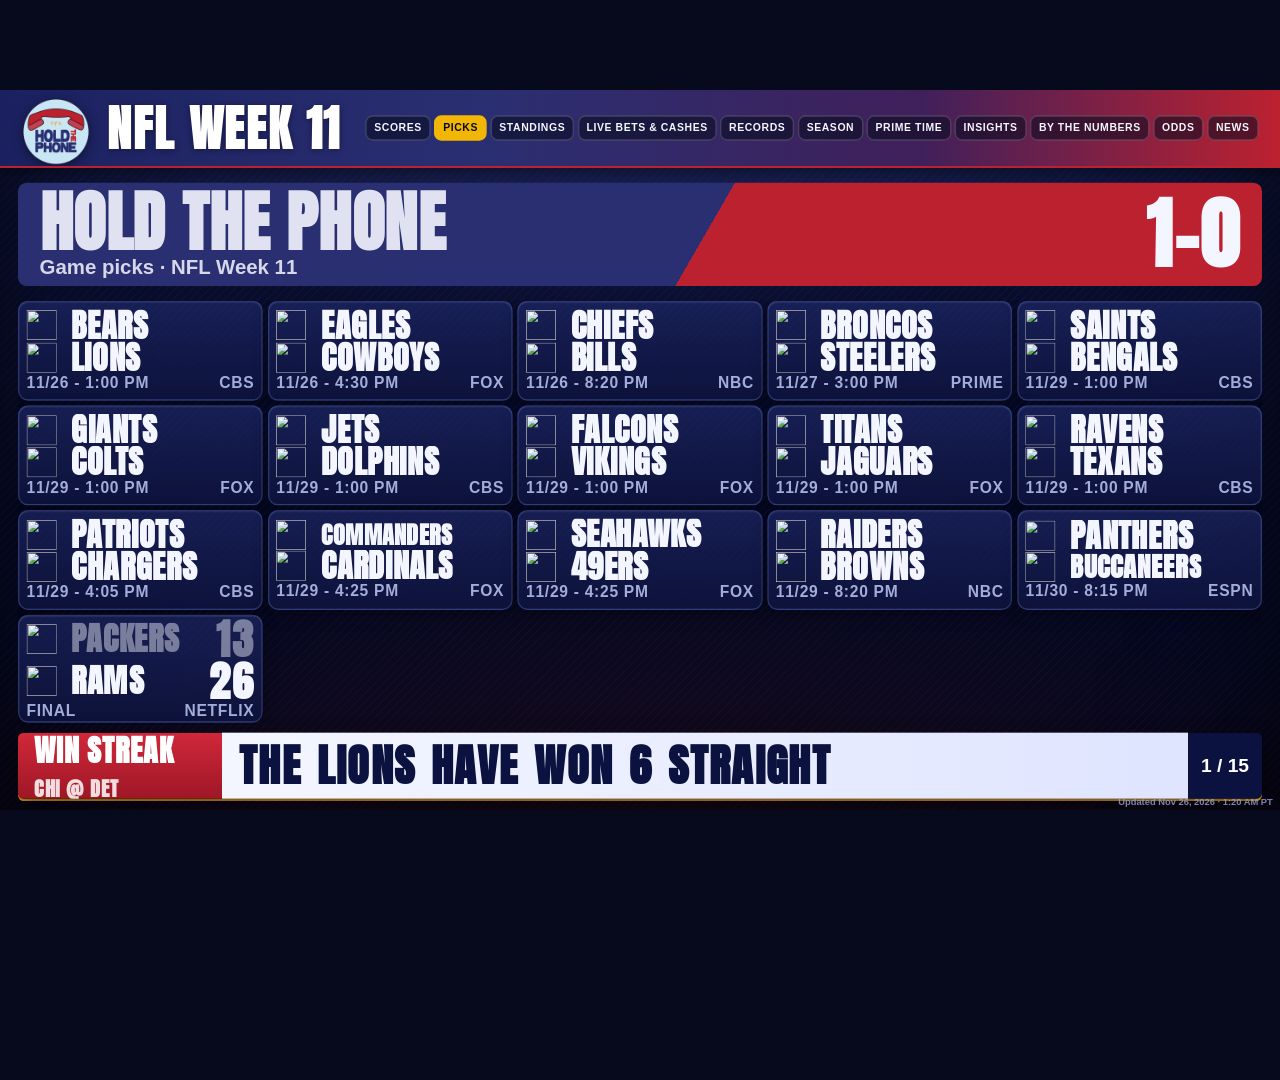
==== commit c0ecd8d4: "Update board + bot + graphics Thu Nov 26 1:20 AM Co-Authored-By: Claude Opus 5.5 <noreply@anthropic." ====
--- a/board/index.html
+++ b/board/index.html
@@ -388,8 +388,8 @@
     </section>
   </main>
 </div>
-<script>window.SNAP = {"/api/scores":[{"id":"401873081","date":"2026-11-26T18:00Z","state":"pre","detail":"11/26 - 1:00 PM EST","possession":null,"down":"","redzone":false,"last":"","broadcast":"CBS","away":{"abbr":"CHI","name":"Bears","id":"3","score":"0","color":"#0b1c3a","logo":"https://a.espncdn.com/i/teamlogos/nfl/500-dark/scoreboard/chi.png","record":"8-2"},"home":{"abbr":"DET","name":"Lions","id":"8","score":"0","color":"#0076b6","logo":"https://a.espncdn.com/i/teamlogos/nfl/500-dark/scoreboard/det.png","record":"8-2"}},{"id":"401873080","date":"2026-11-26T21:30Z","state":"pre","detail":"11/26 - 4:30 PM EST","possession":null,"down":"","redzone":false,"last":"","broadcast":"Fox","away":{"abbr":"PHI","name":"Eagles","id":"21","score":"0","color":"#06424d","logo":"https://a.espncdn.com/i/teamlogos/nfl/500-dark/scoreboard/phi.png","record":"3-7"},"home":{"abbr":"DAL","name":"Cowboys","id":"6","score":"0","color":"#002a5c","logo":"https://a.espncdn.com/i/teamlogos/nfl/500-dark/scoreboard/dal.png","record":"5-6"}},{"id":"401873082","date":"2026-11-27T01:20Z","state":"pre","detail":"11/26 - 8:20 PM EST","possession":null,"down":"","redzone":false,"last":"","broadcast":"NBC","away":{"abbr":"KC","name":"Chiefs","id":"12","score":"0","color":"#e31837","logo":"https://a.espncdn.com/i/teamlogos/nfl/500-dark/scoreboard/kc.png","record":"8-2"},"home":{"abbr":"BUF","name":"Bills","id":"2","score":"0","color":"#00338d","logo":"https://a.espncdn.com/i/teamlogos/nfl/500-dark/scoreboard/buf.png","record":"9-1"}},{"id":"401873083","date":"2026-11-27T20:00Z","state":"pre","detail":"11/27 - 3:00 PM EST","possession":null,"down":"","redzone":false,"last":"","broadcast":"Prime Video","away":{"abbr":"DEN","name":"Broncos","id":"7","score":"0","color":"#0a2343","logo":"https://a.espncdn.com/i/teamlogos/nfl/500-dark/scoreboard/den.png","record":"8-2"},"home":{"abbr":"PIT","name":"Steelers","id":"23","score":"0","color":"#000000","logo":"https://a.espncdn.com/i/teamlogos/nfl/500-dark/scoreboard/pit.png","record":"6-4"}},{"id":"401873087","date":"2026-11-29T18:00Z","state":"pre","detail":"11/29 - 1:00 PM EST","possession":null,"down":"","redzone":false,"last":"","broadcast":"CBS","away":{"abbr":"NO","name":"Saints","id":"18","score":"0","color":"#d3bc8d","logo":"https://a.espncdn.com/i/teamlogos/nfl/500-dark/scoreboard/no.png","record":"3-7"},"home":{"abbr":"CIN","name":"Bengals","id":"4","score":"0","color":"#fb4f14","logo":"https://a.espncdn.com/i/teamlogos/nfl/500-dark/scoreboard/cin.png","record":"7-3"}},{"id":"401873088","date":"2026-11-29T18:00Z","state":"pre","detail":"11/29 - 1:00 PM EST","possession":null,"down":"","redzone":false,"last":"","broadcast":"Fox","away":{"abbr":"NYG","name":"Giants","id":"19","score":"0","color":"#003c7f","logo":"https://a.espncdn.com/i/teamlogos/nfl/500-dark/scoreboard/nyg.png","record":"6-3-1"},"home":{"abbr":"IND","name":"Colts","id":"11","score":"0","color":"#003b75","logo":"https://a.espncdn.com/i/teamlogos/nfl/500-dark/scoreboard/ind.png","record":"3-8"}},{"id":"401873089","date":"2026-11-29T18:00Z","state":"pre","detail":"11/29 - 1:00 PM EST","possession":null,"down":"","redzone":false,"last":"","broadcast":"CBS","away":{"abbr":"NYJ","name":"Jets","id":"20","score":"0","color":"#115740","logo":"https://a.espncdn.com/i/teamlogos/nfl/500-dark/scoreboard/nyj.png","record":"3-8"},"home":{"abbr":"MIA","name":"Dolphins","id":"15","score":"0","color":"#008e97","logo":"https://a.espncdn.com/i/teamlogos/nfl/500-dark/scoreboard/mia.png","record":"1-9"}},{"id":"401873084","date":"2026-11-29T18:00Z","state":"pre","detail":"11/29 - 1:00 PM EST","possession":null,"down":"","redzone":false,"last":"","broadcast":"Fox","away":{"abbr":"ATL","name":"Falcons","id":"1","score":"0","color":"#a71930","logo":"https://a.espncdn.com/i/teamlogos/nfl/500-dark/scoreboard/atl.png","record":"3-7"},"home":{"abbr":"MIN","name":"Vikings","id":"16","score":"0","color":"#4f2683","logo":"https://a.espncdn.com/i/teamlogos/nfl/500-dark/scoreboard/min.png","record":"7-3"}},{"id":"401873090","date":"2026-11-29T18:00Z","state":"pre","detail":"11/29 - 1:00 PM EST","possession":null,"down":"","redzone":false,"last":"","broadcast":"Fox","away":{"abbr":"TEN","name":"Titans","id":"10","score":"0","color":"#4495d2","logo":"https://a.espncdn.com/i/teamlogos/nfl/500-dark/scoreboard/ten.png","record":"1-9"},"home":{"abbr":"JAX","name":"Jaguars","id":"30","score":"0","color":"#007487","logo":"https://a.espncdn.com/i/teamlogos/nfl/500-dark/scoreboard/jax.png","record":"7-3"}},{"id":"401873085","date":"2026-11-29T18:00Z","state":"pre","detail":"11/29 - 1:00 PM EST","possession":null,"down":"","redzone":false,"last":"","broadcast":"CBS","away":{"abbr":"BAL","name":"Ravens","id":"33","score":"0","color":"#29126f","logo":"https://a.espncdn.com/i/teamlogos/nfl/500-dark/scoreboard/bal.png","record":"4-7"},"home":{"abbr":"HOU","name":"Texans","id":"34","score":"0","color":"#021018","logo":"https://a.espncdn.com/i/teamlogos/nfl/500-dark/scoreboard/hou.png","record":"4-6"}},{"id":"401873093","date":"2026-11-29T21:05Z","state":"pre","detail":"11/29 - 4:05 PM EST","possession":null,"down":"","redzone":false,"last":"","broadcast":"CBS","away":{"abbr":"NE","name":"Patriots","id":"17","score":"0","color":"#002a5c","logo":"https://a.espncdn.com/i/teamlogos/nfl/500-dark/scoreboard/ne.png","record":"5-5"},"home":{"abbr":"LAC","name":"Chargers","id":"24","score":"0","color":"#0080c6","logo":"https://a.espncdn.com/i/teamlogos/nfl/500-dark/scoreboard/lac.png","record":"1-9"}},{"id":"401873092","date":"2026-11-29T21:25Z","state":"pre","detail":"11/29 - 4:25 PM EST","possession":null,"down":"","redzone":false,"last":"","broadcast":"Fox","away":{"abbr":"WSH","name":"Commanders","id":"28","score":"0","color":"#5a1414","logo":"https://a.espncdn.com/i/teamlogos/nfl/500-dark/scoreboard/wsh.png","record":"4-5-1"},"home":{"abbr":"ARI","name":"Cardinals","id":"22","score":"0","color":"#a40227","logo":"https://a.espncdn.com/i/teamlogos/nfl/500-dark/scoreboard/ari.png","record":"3-8"}},{"id":"401873091","date":"2026-11-29T21:25Z","state":"pre","detail":"11/29 - 4:25 PM EST","possession":null,"down":"","redzone":false,"last":"","broadcast":"Fox","away":{"abbr":"SEA","name":"Seahawks","id":"26","score":"0","color":"#002a5c","logo":"https://a.espncdn.com/i/teamlogos/nfl/500-dark/scoreboard/sea.png","record":"6-4"},"home":{"abbr":"SF","name":"49ers","id":"25","score":"0","color":"#aa0000","logo":"https://a.espncdn.com/i/teamlogos/nfl/500-dark/scoreboard/sf.png","record":"9-1"}},{"id":"401873086","date":"2026-11-30T01:20Z","state":"pre","detail":"11/29 - 8:20 PM EST","possession":null,"down":"","redzone":false,"last":"","broadcast":"NBC","away":{"abbr":"LV","name":"Raiders","id":"13","score":"0","color":"#000000","logo":"https://a.espncdn.com/i/teamlogos/nfl/500-dark/scoreboard/lv.png","record":"4-7"},"home":{"abbr":"CLE","name":"Browns","id":"5","score":"0","color":"#472a08","logo":"https://a.espncdn.com/i/teamlogos/nfl/500-dark/scoreboard/cle.png","record":"6-4"}},{"id":"401873094","date":"2026-12-01T01:15Z","state":"pre","detail":"11/30 - 8:15 PM EST","possession":null,"down":"","redzone":false,"last":"","broadcast":"ESPN","away":{"abbr":"CAR","name":"Panthers","id":"29","score":"0","color":"#0085ca","logo":"https://a.espncdn.com/i/teamlogos/nfl/500-dark/scoreboard/car.png","record":"5-5"},"home":{"abbr":"TB","name":"Buccaneers","id":"27","score":"0","color":"#bd1c36","logo":"https://a.espncdn.com/i/teamlogos/nfl/500-dark/scoreboard/tb.png","record":"3-7"}},{"id":"401873079","date":"2026-11-26T01:00Z","state":"post","detail":"Final","possession":null,"down":"","redzone":false,"last":"","broadcast":"Netflix","away":{"abbr":"GB","name":"Packers","id":"9","score":"13","color":"#204e32","logo":"https://a.espncdn.com/i/teamlogos/nfl/500-dark/scoreboard/gb.png","record":"6-5"},"home":{"abbr":"LAR","name":"Rams","id":"14","score":"26","color":"#003594","logo":"https://a.espncdn.com/i/teamlogos/nfl/500-dark/scoreboard/lar.png","record":"7-4"}}],"/api/picks":{"show":{"name":"Best Bets Monday Night Football Commanders-Bengals","show":"Monday Night","week":"11","nflweek":"11","date":"2026-11-23"},"tickets":[{"ticket":"6:54|Show|Game Pick|Commanders","time":"6:54","source":"Show","bet":"Game Pick","pick":"Commanders","payout":"","who":"HTP","legs":[{"time":"6:54","source":"Show","bet":"Game Pick","payout":"","pick":"Commanders","game":"WAS @ CIN","market":"Spread","line":"+6","odds":"","result":"Win","who":"HTP","ticket":"6:54|Show|Game Pick|Commanders"}],"won":1,"lost":0,"push":0,"status":"CASHED"},{"ticket":"13:27|Show|Same Game Parlay","time":"13:27","source":"Show","bet":"Same Game Parlay","pick":"Chase","payout":"+400","who":"HTP","legs":[{"time":"13:27","source":"Show","bet":"Same Game Parlay","payout":"+400","pick":"Chase","game":"WAS @ CIN","market":"75+ receiving yards","line":"","odds":"","result":"Pending","who":"HTP","ticket":"13:27|Show|Same Game Parlay"},{"time":"13:27","source":"Show","bet":"Same Game Parlay","payout":"+400","pick":"Jaden Daniels","game":"WAS @ CIN","market":"25+ rushing yards","line":"","odds":"","result":"Pending","who":"HTP","ticket":"13:27|Show|Same Game Parlay"},{"time":"13:27","source":"Show","bet":"Same Game Parlay","payout":"+400","pick":"Stefon Diggs","game":"WAS @ CIN","market":"50+ receiving yards","line":"","odds":"","result":"Pending","who":"HTP","ticket":"13:27|Show|Same Game Parlay"},{"time":"13:27","source":"Show","bet":"Same Game Parlay","payout":"+400","pick":"Chase Brown","game":"WAS @ CIN","market":"Anytime TD","line":"","odds":"","result":"Pending","who":"HTP","ticket":"13:27|Show|Same Game Parlay"}],"won":0,"lost":0,"push":0,"status":"OPEN"},{"ticket":"15:52|Show|Player Prop","time":"15:52","source":"Show","bet":"Player Prop","pick":"Chig Okonkwo","payout":"","who":"HTP","legs":[{"time":"15:52","source":"Show","bet":"Player Prop","payout":"","pick":"Chig Okonkwo","game":"WAS @ CIN","market":"Anytime TD","line":"","odds":"","result":"Pending","who":"HTP","ticket":"15:52|Show|Player Prop"}],"won":0,"lost":0,"push":0,"status":"OPEN"},{"ticket":"16:36|Show|Player Prop","time":"16:36","source":"Show","bet":"Player Prop","pick":"Jaden Daniels","payout":"","who":"HTP","legs":[{"time":"16:36","source":"Show","bet":"Player Prop","payout":"","pick":"Jaden Daniels","game":"WAS @ CIN","market":"Anytime TD","line":"","odds":"","result":"Pending","who":"HTP","ticket":"16:36|Show|Player Prop"}],"won":0,"lost":0,"push":0,"status":"OPEN"},{"ticket":"18:28|Show|Player Prop","time":"18:28","source":"Show","bet":"Player Prop","pick":"Mike Kosicki","payout":"","who":"HTP","legs":[{"time":"18:28","source":"Show","bet":"Player Prop","payout":"","pick":"Mike Kosicki","game":"WAS @ CIN","market":"First TD","line":"","odds":"","result":"Pending","who":"HTP","ticket":"18:28|Show|Player Prop"}],"won":0,"lost":0,"push":0,"status":"OPEN"},{"ticket":"19:50|Show|Player Prop","time":"19:50","source":"Show","bet":"Player Prop","pick":"Chase","payout":"","who":"HTP","legs":[{"time":"19:50","source":"Show","bet":"Player Prop","payout":"","pick":"Chase","game":"WAS @ CIN","market":"100+ receiving yards","line":"","odds":"","result":"Pending","who":"HTP","ticket":"19:50|Show|Player Prop"}],"won":0,"lost":0,"push":0,"status":"OPEN"}],"who":[{"who":"HTP","label":"Hold The Phone","won":1,"lost":0,"pending":8,"game":"1-0","tickets":6,"cashed":1},{"who":"Gavin","label":"Gavin","won":0,"lost":0,"pending":0,"game":"0-0","tickets":0,"cashed":0},{"who":"Danny","label":"Danny","won":0,"lost":0,"pending":0,"game":"0-0","tickets":0,"cashed":0},{"who":"Loops","label":"Loops","won":0,"lost":0,"pending":0,"game":"0-0","tickets":0,"cashed":0},{"who":"Team","label":"Team","won":0,"lost":0,"pending":0,"game":"0-0","tickets":0,"cashed":0},{"who":"Caller","label":"Callers","won":0,"lost":0,"pending":0,"game":"0-0","tickets":0,"cashed":0}]},"/api/season":{"who":[{"who":"HTP","label":"Hold The Phone","won":73,"lost":69,"game":"73-69","tickets":268,"cashed":105,"pending":41},{"who":"Gavin","label":"Gavin","won":0,"lost":0,"game":"0-0","tickets":53,"cashed":20,"pending":3},{"who":"Danny","label":"Danny","won":0,"lost":0,"game":"0-0","tickets":21,"cashed":3,"pending":5},{"who":"Loops","label":"Loops","won":0,"lost":0,"game":"0-0","tickets":22,"cashed":4,"pending":2},{"who":"Team","label":"Team","won":0,"lost":0,"game":"0-0","tickets":5,"cashed":0,"pending":0}],"types":[{"type":"SUNDAY","label":"Sunday Best Bets","won":28,"lost":26,"game":"28-26","tickets":124,"cashed":57,"pending":5},{"type":"MNF","label":"Monday Night","won":5,"lost":6,"game":"5-6","tickets":59,"cashed":13,"pending":16},{"type":"TNF","label":"Thursday Night","won":7,"lost":5,"game":"7-5","tickets":76,"cashed":19,"pending":8},{"type":"CFB","label":"College Football","won":33,"lost":32,"game":"33-32","tickets":113,"cashed":43,"pending":23}],"ladder":{"bank":40,"climbed":2,"legs_hit":12,"legs":17,"last":{"day":"Day 4","hits":[],"legs":3,"pending":3}},"hits":[{"label":"Patrick Mahomes","bet":"First TD Scorer","price":"+3000","type":"MNF"},{"label":"George Holani","bet":"First TD Scorer","price":"+1200","type":"TNF"},{"label":"6 Leg Parlay","bet":"6 Leg Parlay","price":"+1000","type":"SUNDAY"},{"label":"6 Leg Parlay","bet":"6 Leg Parlay","price":"+930","type":"SUNDAY"},{"label":"Christian Watson","bet":"First TD Scorer","price":"+750","type":"TNF"},{"label":"George Kittle","bet":"First TD Scorer","price":"+675","type":"MNF"},{"label":"4-Leg Same Game Parlay","bet":"Same Game Parlay","price":"+525","type":"TNF"},{"label":"4-Leg Same Game Parlay","bet":"Same Game Parlay","price":"+450","type":"TNF"},{"label":"4-Leg Parlay","bet":"Parlay","price":"+340","type":"SUNDAY"},{"label":"3-Leg Same Game Parlay","bet":"Same Game Parlay","price":"+290","type":"MNF"},{"label":"4-Leg Same Game Parlay","bet":"Same Game Parlay","price":"+250","type":"MNF"},{"label":"4-Leg Same Game Parlay","bet":"Same Game Parlay","price":"+230","type":"MNF"},{"label":"4-Leg Same Game Parlay","bet":"Same Game Parlay","price":"+220","type":"TNF"},{"label":"Amon-Ra St. Brown","bet":"$500 TD Scorer","price":"+105","type":"SUNDAY"},{"label":"Justice Hill Over 2.5","bet":"Player Prop","price":"+100","type":"TNF"},{"label":"Josh Allen","bet":"First TD Scorer","price":"","type":"TNF"},{"label":"Darnell Washington Over 16.5","bet":"Player Prop","price":"","type":"TNF"},{"label":"KC Concepcion Over 3.5","bet":"Player Prop","price":"","type":"TNF"},{"label":"Parker Washington","bet":"$500 TD Scorer","price":"","type":"TNF"},{"label":"Tucker Kraft","bet":"Anytime TD","price":"","type":"TNF"},{"label":"Rams / Cowboys","bet":"Parlay","price":"","type":"SUNDAY"},{"label":"Packers +9.5 / Seahawks -2.5","bet":"Teaser","price":"","type":"SUNDAY"},{"label":"Trey McBride","bet":"$500 TD Scorer","price":"","type":"SUNDAY"},{"label":"Jahmyr Gibbs","bet":"Anytime TD","price":"","type":"SUNDAY"},{"label":"Christian McCaffrey","bet":"Anytime TD","price":"","type":"SUNDAY"},{"label":"Jaxon Smith-Njigba","bet":"Anytime TD","price":"","type":"SUNDAY"},{"label":"Derrick Henry","bet":"Anytime TD","price":"","type":"SUNDAY"},{"label":"Josh Allen","bet":"Anytime TD","price":"","type":"SUNDAY"},{"label":"Puka Nacua","bet":"$500 TD Scorer","price":"","type":"SUNDAY"},{"label":"Matthew Golden 1+ TD","bet":"Anytime TD","price":"","type":"TNF"},{"label":"Patrick Mahomes Over 14.5","bet":"Player Prop","price":"","type":"MNF"},{"label":"Jaxson Dart 50+","bet":"Player Prop","price":"","type":"SUNDAY"},{"label":"Josh Allen","bet":"Anytime TD","price":"","type":"SUNDAY"},{"label":"Derrick Henry","bet":"Anytime TD","price":"","type":"SUNDAY"},{"label":"Amon-Ra St. Brown","bet":"Anytime TD","price":"","type":"SUNDAY"},{"label":"Omarion Hampton","bet":"Anytime TD","price":"","type":"SUNDAY"},{"label":"Juwan Johnson Over 38.5","bet":"Player Prop","price":"","type":"MNF"},{"label":"Texas / South Carolina","bet":"Parlay","price":"","type":"CFB"},{"label":"Jonathan Taylor","bet":"Anytime TD","price":"","type":"SUNDAY"},{"label":"Kenneth Walker III","bet":"Anytime TD","price":"","type":"SUNDAY"},{"label":"James Cook III","bet":"Anytime TD","price":"","type":"SUNDAY"},{"label":"Christian McCaffrey","bet":"Anytime TD","price":"","type":"SUNDAY"},{"label":"Stefon Diggs Over 42.5","bet":"Player Prop","price":"","type":"MNF"},{"label":"Puka Nacua","bet":"$500 TD Scorer","price":"","type":"SUNDAY"},{"label":"Kenneth Walker III / Jahmyr Gibbs","bet":"Parlay","price":"","type":"SUNDAY"},{"label":"LaNorris Sellers to throw an interception 1+","bet":"Player Prop","price":"","type":"CFB"},{"label":"Garrett Wilson 1+ TD","bet":"$500 TD Scorer","price":"","type":"SUNDAY"}],"primetime":{"won":12,"lost":11,"game":"12-11","tickets":135,"cashed":32,"pending":24,"hits":[{"label":"Patrick Mahomes","bet":"First TD Scorer","price":"+3000","type":"MNF"},{"label":"George Holani","bet":"First TD Scorer","price":"+1200","type":"TNF"},{"label":"Christian Watson","bet":"First TD Scorer","price":"+750","type":"TNF"},{"label":"George Kittle","bet":"First TD Scorer","price":"+675","type":"MNF"},{"label":"4-Leg Same Game Parlay","bet":"Same Game Parlay","price":"+525","type":"TNF"},{"label":"4-Leg Same Game Parlay","bet":"Same Game Parlay","price":"+450","type":"TNF"}]},"extras":{"weeks":[{"week":0,"won":7,"lost":6},{"week":1,"won":7,"lost":5},{"week":2,"won":4,"lost":8},{"week":3,"won":7,"lost":5},{"week":4,"won":6,"lost":6},{"week":5,"won":5,"lost":8},{"week":6,"won":8,"lost":3},{"week":7,"won":9,"lost":3},{"week":8,"won":8,"lost":5},{"week":9,"won":2,"lost":10},{"week":10,"won":5,"lost":6},{"week":11,"won":5,"lost":4}],"hot":{"weeks":1,"won":5,"lost":4},"dogs":{"won":38,"lost":28},"dogs3":{"won":32,"lost":26},"biggest":{"label":"Patrick Mahomes","bet":"First TD Scorer","price":"+3000","type":"MNF"}},"episodes":68,"won":73,"lost":69,"game":"73-69","tickets":372,"cashed":132,"pending":52},"/api/odds":[{"start":"2026-11-26T18:00:00Z","kickoff":"THU 1:00 PM ET","live":false,"away":{"name":"Bears","abbr":"CHI","logo":"https://a.espncdn.com/i/teamlogos/nfl/500-dark/chi.png"},"home":{"name":"Lions","abbr":"DET","logo":"https://a.espncdn.com/i/teamlogos/nfl/500-dark/det.png"},"spread":["-1","+1"],"total":"56","ml":["-120","+100"]},{"start":"2026-11-26T21:30:00Z","kickoff":"THU 4:30 PM ET","live":false,"away":{"name":"Eagles","abbr":"PHI","logo":"https://a.espncdn.com/i/teamlogos/nfl/500-dark/phi.png"},"home":{"name":"Cowboys","abbr":"DAL","logo":"https://a.espncdn.com/i/teamlogos/nfl/500-dark/dal.png"},"spread":["+8.5","-8.5"],"total":"48","ml":["+375","-475"]},{"start":"2026-11-27T01:20:00Z","kickoff":"THU 8:20 PM ET","live":false,"away":{"name":"Chiefs","abbr":"KC","logo":"https://a.espncdn.com/i/teamlogos/nfl/500-dark/kc.png"},"home":{"name":"Bills","abbr":"BUF","logo":"https://a.espncdn.com/i/teamlogos/nfl/500-dark/buf.png"},"spread":["+3","-3"],"total":"46.5","ml":["+130","-155"]},{"start":"2026-11-27T20:00:00Z","kickoff":"FRI 3:00 PM ET","live":false,"away":{"name":"Broncos","abbr":"DEN","logo":"https://a.espncdn.com/i/teamlogos/nfl/500-dark/den.png"},"home":{"name":"Steelers","abbr":"PIT","logo":"https://a.espncdn.com/i/teamlogos/nfl/500-dark/pit.png"},"spread":["-4","+4"],"total":"36.5","ml":["-210","+175"]},{"start":"2026-11-29T18:00:00Z","kickoff":"SUN 1:00 PM ET","live":false,"away":{"name":"Falcons","abbr":"ATL","logo":"https://a.espncdn.com/i/teamlogos/nfl/500-dark/atl.png"},"home":{"name":"Vikings","abbr":"MIN","logo":"https://a.espncdn.com/i/teamlogos/nfl/500-dark/min.png"},"spread":["+7","-7"],"total":"41.5","ml":["+260","-325"]},{"start":"2026-11-29T18:00:00Z","kickoff":"SUN 1:00 PM ET","live":false,"away":{"name":"Ravens","abbr":"BAL","logo":"https://a.espncdn.com/i/teamlogos/nfl/500-dark/bal.png"},"home":{"name":"Texans","abbr":"HOU","logo":"https://a.espncdn.com/i/teamlogos/nfl/500-dark/hou.png"},"spread":["+6.5","-6.5"],"total":"47.5","ml":["+250","-300"]},{"start":"2026-11-29T18:00:00Z","kickoff":"SUN 1:00 PM ET","live":false,"away":{"name":"Saints","abbr":"NO","logo":"https://a.espncdn.com/i/teamlogos/nfl/500-dark/no.png"},"home":{"name":"Bengals","abbr":"CIN","logo":"https://a.espncdn.com/i/teamlogos/nfl/500-dark/cin.png"},"spread":["+9.5","-9.5"],"total":"49.5","ml":["+425","-550"]},{"start":"2026-11-29T18:00:00Z","kickoff":"SUN 1:00 PM ET","live":false,"away":{"name":"Giants","abbr":"NYG","logo":"https://a.espncdn.com/i/teamlogos/nfl/500-dark/nyg.png"},"home":{"name":"Colts","abbr":"IND","logo":"https://a.espncdn.com/i/teamlogos/nfl/500-dark/ind.png"},"spread":["-6","+6"],"total":"41.5","ml":["-285","+230"]},{"start":"2026-11-29T18:00:00Z","kickoff":"SUN 1:00 PM ET","live":false,"away":{"name":"Jets","abbr":"NYJ","logo":"https://a.espncdn.com/i/teamlogos/nfl/500-dark/nyj.png"},"home":{"name":"Dolphins","abbr":"MIA","logo":"https://a.espncdn.com/i/teamlogos/nfl/500-dark/mia.png"},"spread":["-4.5","+4.5"],"total":"40.5","ml":["-235","+190"]},{"start":"2026-11-29T18:00:00Z","kickoff":"SUN 1:00 PM ET","live":false,"away":{"name":"Titans","abbr":"TEN","logo":"https://a.espncdn.com/i/teamlogos/nfl/500-dark/ten.png"},"home":{"name":"Jaguars","abbr":"JAX","logo":"https://a.espncdn.com/i/teamlogos/nfl/500-dark/jax.png"},"spread":["+14.5","-14.5"],"total":"49","ml":["+750","-1100"]},{"start":"2026-11-29T21:05:00Z","kickoff":"SUN 4:05 PM ET","live":false,"away":{"name":"Patriots","abbr":"NE","logo":"https://a.espncdn.com/i/teamlogos/nfl/500-dark/ne.png"},"home":{"name":"Chargers","abbr":"LAC","logo":"https://a.espncdn.com/i/teamlogos/nfl/500-dark/lac.png"},"spread":["-1","+1"],"total":"35.5","ml":["-118","-102"]},{"start":"2026-11-29T21:25:00Z","kickoff":"SUN 4:25 PM ET","live":false,"away":{"name":"Seahawks","abbr":"SEA","logo":"https://a.espncdn.com/i/teamlogos/nfl/500-dark/sea.png"},"home":{"name":"49ers","abbr":"SF","logo":"https://a.espncdn.com/i/teamlogos/nfl/500-dark/sf.png"},"spread":["+2.5","-2.5"],"total":"44.5","ml":["+120","-145"]},{"start":"2026-11-29T21:25:00Z","kickoff":"SUN 4:25 PM ET","live":false,"away":{"name":"Commanders","abbr":"WSH","logo":"https://a.espncdn.com/i/teamlogos/nfl/500-dark/wsh.png"},"home":{"name":"Cardinals","abbr":"ARI","logo":"https://a.espncdn.com/i/teamlogos/nfl/500-dark/ari.png"},"spread":["-7","+7"],"total":"41.5","ml":["-350","+275"]},{"start":"2026-11-30T01:20:00Z","kickoff":"SUN 8:20 PM ET","live":false,"away":{"name":"Raiders","abbr":"LV","logo":"https://a.espncdn.com/i/teamlogos/nfl/500-dark/lv.png"},"home":{"name":"Browns","abbr":"CLE","logo":"https://a.espncdn.com/i/teamlogos/nfl/500-dark/cle.png"},"spread":["+4.5","-4.5"],"total":"40","ml":["+195","-235"]},{"start":"2026-12-01T01:15:00Z","kickoff":"MON 8:15 PM ET","live":false,"away":{"name":"Panthers","abbr":"CAR","logo":"https://a.espncdn.com/i/teamlogos/nfl/500-dark/car.png"},"home":{"name":"Buccaneers","abbr":"TB","logo":"https://a.espncdn.com/i/teamlogos/nfl/500-dark/tb.png"},"spread":["+3","-3"],"total":"43.5","ml":["+135","-160"]}],"/api/news":[{"headline":"Packers' Parsons calls for accountability after Rams run wild","description":"\"That wasn't a championship attitude, competitiveness, drive,\" Micah Parsons said of Green Bay allowing the Rams to rush for a season-high 241 yards.","published":"2026-11-26T08:31:09Z","image":"https://a.espncdn.com/photo/2026/1126/r1751546_600x400_3-2.jpg"},{"headline":"Blake Corum leads Rams' dominant rushing attack in their 5th straight win, 26-13 over Packers","description":"\u2014 At some point, Blake Corum realized he should be getting weary while he ran the ball more times than anybody ever had during Sean McVay's 10 seasons in charge of the Los Angeles Rams.","published":"2026-11-26T05:49:32Z","image":"","matchup":[{"abbr":"GB","logo":"https://a.espncdn.com/i/teamlogos/nfl/500-dark/gb.png","color":"#204e32"},{"abbr":"LAR","logo":"https://a.espncdn.com/i/teamlogos/nfl/500-dark/lar.png","color":"#003594"}]},{"headline":"Rams take Packers' dinner in first Thanksgiving Eve game","description":"The night was full of interceptions and injuries with the Rams taking the W.","published":"2026-11-26T04:34:44Z","image":"https://a.espncdn.com/photo/2026/1126/r1751518_1296x729_16-9.jpg"},{"headline":"Rams vs. Packers: Week 12 NFL game highlights","description":"Our team reporters are set to keep you updated on all the biggest plays and highlights.","published":"2026-11-26T04:37:26Z","image":"https://a.espncdn.com/photo/2026/1126/r1751500_1296x729_16-9.jpg"},{"headline":"Rams' Kam Kinchens ejected as hit leaves Packers' Christian Watson concussed","description":"Rams safety Kam Kinchens was ejected for a hit along the sideline that left Packers wide receiver Christian Watson with a concussion Wednesday night.","published":"2026-11-26T06:56:07Z","image":"https://a.espncdn.com/photo/2026/1126/r1751489_600x600_1-1.jpg"},{"headline":"Buccaneers will need more from Baker Mayfield and struggling passing attack to beat the Panthers","description":"\u2014 The Tampa Bay Buccaneers didn't need much from Baker Mayfield to rout the Carolina Panthers last month.","published":"2026-11-26T02:24:54Z","image":"","matchup":[{"abbr":"CAR","logo":"https://a.espncdn.com/i/teamlogos/nfl/500-dark/car.png","color":"#0085ca"},{"abbr":"TB","logo":"https://a.espncdn.com/i/teamlogos/nfl/500-dark/tb.png","color":"#bd1c36"}]},{"headline":"Tony Romo takes job with sports gambling company co-founded by Jake Paul","description":"Former CBS NFL analyst Tony Romo has taken a job with Betr, with the company saying he will make predictions and engage with fans across platforms.","published":"2026-11-26T02:37:43Z","image":"https://a.espncdn.com/photo/2026/0730/r1695598_600x400_3-2.jpg"},{"headline":"Kirk Cousins makes his home debut in his second act with the Vikings, fittingly against the Falcons","description":"\u2014 When the Minnesota Vikings last played at home, a foundering offense heard it from the frustrated fans after each futile possession.","published":"2026-11-26T01:47:32Z","image":"","matchup":[{"abbr":"ATL","logo":"https://a.espncdn.com/i/teamlogos/nfl/500-dark/atl.png","color":"#a71930"},{"abbr":"MIN","logo":"https://a.espncdn.com/i/teamlogos/nfl/500-dark/min.png","color":"#4f2683"}]}],"/api/insights":{"cards":[{"game":"Chicago Bears @ Detroit Lions","kickoff":"THU 1:00 PM ET","live":false,"spread":["-1","+1"],"spread_prices":{"away":{"line":"-1","price":"-110"},"home":{"line":"+1","price":"-108"}},"total":"56","total_prices":{"over":{"line":"56","price":"-108"},"under":{"line":"56","price":"-110"}},"moneyline":["-120","+100"],"move":{"open":"-2.5","now":"-1"},"away":{"team":"Chicago Bears","abbr":"CHI","games":10,"record":"8-2","home":"5-1","road":"3-1","points_for":26.2,"points_against":19.7,"avg_margin":6.5,"avg_game_total":45.9,"last5":["@ ATL W 31-23","vs NE W 30-24","@ SEA W 34-17","vs TB W 27-24","vs NO W 21-13"],"vs_this_spread":{"line":-1.0,"would_have_covered":8,"pushed":0,"of":10},"vs_this_total":{"line":56.0,"over":1,"under":9,"of":10},"logo":"https://a.espncdn.com/i/teamlogos/nfl/500-dark/chi.png"},"home":{"team":"Detroit Lions","abbr":"DET","games":10,"record":"8-2","home":"6-0","road":"2-2","points_for":28.8,"points_against":22.0,"avg_margin":6.8,"avg_game_total":50.8,"last5":["vs GB W 20-17","vs MIN W 19-15","@ MIA W 19-9","vs NE W 35-10","vs TB W 31-21"],"vs_this_spread":{"line":1.0,"would_have_covered":8,"pushed":0,"of":10},"vs_this_total":{"line":56.0,"over":4,"under":6,"of":10},"logo":"https://a.espncdn.com/i/teamlogos/nfl/500-dark/det.png"},"pick":null,"facts":[{"tag":"WIN STREAK","text":"The Lions have won 6 straight"},{"tag":"WIN STREAK","text":"The Bears have won 5 straight"},{"tag":"VS THE NUMBER","text":"The Bears would have covered -1 in 8 of 10 games this season"},{"tag":"VS THE NUMBER","text":"The Lions would have covered +1 in 8 of 10 games this season"}]}],"focus":{"game":"Bears @ Lions","away":{"name":"Bears","abbr":"CHI","logo":"https://a.espncdn.com/i/teamlogos/nfl/500-dark/chi.png"},"home":{"name":"Lions","abbr":"DET","logo":"https://a.espncdn.com/i/teamlogos/nfl/500-dark/det.png"},"kickoff":"THU 1:00 PM ET","spread":["-1","+1"],"total":"56","ml":["-120","+100"],"night":"THURSDAY NIGHT"},"moves":[{"game":"Bears @ Lions","away":{"name":"Bears","abbr":"CHI","logo":"https://a.espncdn.com/i/teamlogos/nfl/500-dark/chi.png"},"home":{"name":"Lions","abbr":"DET","logo":"https://a.espncdn.com/i/teamlogos/nfl/500-dark/det.png"},"since":"2026-11-22T14:13","kickoff":"THU 1:00 PM ET","spread":{"open":"-2.5","now":"-1","pts":1.5,"toward":"Lions","fav":"Bears"},"total":{"open":"55.5","now":"56","dir":"UP"}}],"trends":[{"player":"Sione Vaki","team":"DET","stat":"REC YDS","side":"OVER","line":1.5,"hits":8,"of":10,"price":"-120","avg":8.8,"game":"Chicago Bears @ Detroit Lions","headshot":"https://a.espncdn.com/i/headshots/nfl/players/full/4912274.png"},{"player":"Sione Vaki","team":"DET","stat":"REC","side":"OVER","line":0.5,"hits":8,"of":10,"price":"-140","avg":0.9,"game":"Chicago Bears @ Detroit Lions","headshot":"https://a.espncdn.com/i/headshots/nfl/players/full/4912274.png"},{"player":"Kyle Monangai","team":"CHI","stat":"REC","side":"OVER","line":0.5,"hits":8,"of":10,"price":"-190","avg":1.7,"game":"Chicago Bears @ Detroit Lions","headshot":"https://a.espncdn.com/i/headshots/nfl/players/full/4608686.png"},{"player":"Zavion Thomas","team":"CHI","stat":"REC","side":"UNDER","line":1.5,"hits":8,"of":10,"price":"-200","avg":0.9,"game":"Chicago Bears @ Detroit Lions","headshot":"https://a.espncdn.com/i/headshots/nfl/players/full/4869748.png"}],"updated":"1:04 AM"},"/api/dayfacts":[{"tag":"WIN STREAK","text":"The Lions have won 6 straight","game":"CHI @ DET","kickoff":"THU 1:00 PM ET","pick":null},{"tag":"VS THE NUMBER","text":"The Cowboys would have covered -8.5 in 3 of 11 games this season","game":"PHI @ DAL","kickoff":"THU 4:30 PM ET","pick":null},{"tag":"WIN STREAK","text":"The Bills have won 6 straight","game":"KC @ BUF","kickoff":"THU 8:20 PM ET","pick":null},{"tag":"WIN STREAK","text":"The Broncos have won 6 straight","game":"DEN @ PIT","kickoff":"FRI 3:00 PM ET","pick":null},{"tag":"LOSS STREAK","text":"The Falcons have lost 3 straight","game":"ATL @ MIN","kickoff":"SUN 1:00 PM ET","pick":null},{"tag":"LOSS STREAK","text":"The Ravens have lost 6 straight","game":"BAL @ HOU","kickoff":"SUN 1:00 PM ET","pick":null},{"tag":"LOSS STREAK","text":"The Saints have lost 2 straight","game":"NO @ CIN","kickoff":"SUN 1:00 PM ET","pick":null},{"tag":"VS THE NUMBER","text":"The Giants would have covered -6 in 3 of 10 games this season","game":"NYG @ IND","kickoff":"SUN 1:00 PM ET","pick":null},{"tag":"OFFENSE","text":"The Cowboys have scored 30+ in 3 of their last 4","game":"PHI @ DAL","kickoff":"THU 4:30 PM ET","pick":null},{"tag":"VS THE NUMBER","text":"The Falcons would have covered +7 in 3 of 10 games this season","game":"ATL @ MIN","kickoff":"SUN 1:00 PM ET","pick":null},{"tag":"OFFENSE","text":"The Giants have scored 21+ in 3 of their last 4","game":"NYG @ IND","kickoff":"SUN 1:00 PM ET","pick":null},{"tag":"DEFENSE","text":"The Ravens have allowed 30+ in 3 of their last 4","game":"BAL @ HOU","kickoff":"SUN 1:00 PM ET","pick":null},{"tag":"DEFENSE","text":"The Saints have allowed 23 or fewer in 4 of their last 4","game":"NO @ CIN","kickoff":"SUN 1:00 PM ET","pick":null},{"tag":"OFFENSE","text":"The Titans have scored 24+ in 3 of their last 4","game":"TEN @ JAX","kickoff":"SUN 1:00 PM ET","pick":null},{"tag":"TOTAL","text":"Patriots and Chargers games have gone over 35.5 in 16 of 20","game":"NE @ LAC","kickoff":"SUN 4:05 PM ET","pick":null}],"/api/live":{"sunday":"2026-11-29","live":[],"cashed":[],"upcoming":5,"lost":0,"total":5,"best_sunday":"2026-11-22","best":[{"show":"Early Week Leans","who":"HTP","bet":"Parlay","payout":"","legs":[{"pick":"Broncos","bet":"Spread -5.5","detail":"DEN 38 LV 24"},{"pick":"Bears","bet":"Spread -3","detail":"CHI 21 NO 13"},{"pick":"Chiefs","bet":"Spread -6.5","detail":"KC 34 ARI 7"}]},{"show":"College Football","who":"HTP","bet":"Game Pick","payout":"","legs":[{"pick":"Nebraska","bet":"Spread +3.5","detail":"NEB 31 OSU 28"}]},{"show":"College Football","who":"HTP","bet":"Game Pick","payout":"","legs":[{"pick":"Tennessee","bet":"ML","detail":"TENN 27 LSU 13"}]},{"show":"College Football","who":"HTP","bet":"Game Pick","payout":"","legs":[{"pick":"Michigan","bet":"Spread +3.5","detail":"MICH 18 UCLA 16"}]},{"show":"Monday Night","who":"HTP","bet":"Game Pick","payout":"","legs":[{"pick":"Commanders","bet":"Spread +6","detail":"WSH 22 CIN 20"}]},{"show":"Sunday Best Bets","who":"HTP","bet":"Game Pick","payout":"","legs":[{"pick":"Chiefs","bet":"Spread -16.5","detail":"KC 34 ARI 7"}]},{"show":"Sunday Livestream","who":"HTP","bet":"Game Pick","payout":"","legs":[{"pick":"Cowboys","bet":"ML","detail":"DAL 51 TEN 30"}]},{"show":"Sunday Livestream","who":"HTP","bet":"Game Pick","payout":"","legs":[{"pick":"Broncos","bet":"ML","detail":"DEN 38 LV 24"}]},{"show":"Sunday Livestream","who":"HTP","bet":"Game Pick","payout":"","legs":[{"pick":"Titans","bet":"Team Total Over 22.5","detail":"DAL 51 TEN 30 (30)"}]},{"show":"Early Week Leans","who":"HTP","bet":"Game Pick","payout":"","legs":[{"pick":"Ravens","bet":"Spread +2.5","detail":"CAR 35 BAL 33"}]},{"show":"Early Week Leans","who":"HTP","bet":"Game Pick","payout":"","legs":[{"pick":"Bills","bet":"Spread -16.5","detail":"BUF 26 MIA 9"}]},{"show":"Early Week Leans","who":"HTP","bet":"Game Pick","payout":"","legs":[{"pick":"Saints","bet":"Spread +12","detail":"CHI 21 NO 13"}]},{"show":"Early Week Leans","who":"HTP","bet":"Game Pick","payout":"","legs":[{"pick":"49ers","bet":"Spread -3","detail":"SF 35 MIN 10"}]},{"show":"Early Week Leans","who":"HTP","bet":"Game Pick","payout":"","legs":[{"pick":"Broncos","bet":"Spread -5.5","detail":"DEN 38 LV 24"}]},{"show":"Early Week Leans","who":"HTP","bet":"Game Pick","payout":"","legs":[{"pick":"Chiefs","bet":"Spread -6.5","detail":"KC 34 ARI 7"}]}]},"/api/standings":[{"conf":"AFC","divs":[{"name":"AFC East","teams":[{"abbr":"BUF","logo":"https://a.espncdn.com/i/teamlogos/nfl/500-dark/buf.png","rec":"9-1","pct":0.9,"strk":"W6","seed":1},{"abbr":"NE","logo":"https://a.espncdn.com/i/teamlogos/nfl/500-dark/ne.png","rec":"5-5","pct":0.5,"strk":"L2","seed":8},{"abbr":"NYJ","logo":"https://a.espncdn.com/i/teamlogos/nfl/500-dark/nyj.png","rec":"3-8","pct":0.273,"strk":"W1","seed":12},{"abbr":"MIA","logo":"https://a.espncdn.com/i/teamlogos/nfl/500-dark/mia.png","rec":"1-9","pct":0.1,"strk":"L4","seed":15}]},{"name":"AFC North","teams":[{"abbr":"CIN","logo":"https://a.espncdn.com/i/teamlogos/nfl/500-dark/cin.png","rec":"7-3","pct":0.7,"strk":"L1","seed":4},{"abbr":"CLE","logo":"https://a.espncdn.com/i/teamlogos/nfl/500-dark/cle.png","rec":"6-4","pct":0.6,"strk":"W1","seed":6},{"abbr":"PIT","logo":"https://a.espncdn.com/i/teamlogos/nfl/500-dark/pit.png","rec":"6-4","pct":0.6,"strk":"L2","seed":7},{"abbr":"BAL","logo":"https://a.espncdn.com/i/teamlogos/nfl/500-dark/bal.png","rec":"4-7","pct":0.364,"strk":"L6","seed":11}]},{"name":"AFC South","teams":[{"abbr":"JAX","logo":"https://a.espncdn.com/i/teamlogos/nfl/500-dark/jax.png","rec":"7-3","pct":0.7,"strk":"L1","seed":3},{"abbr":"HOU","logo":"https://a.espncdn.com/i/teamlogos/nfl/500-dark/hou.png","rec":"4-6","pct":0.4,"strk":"W1","seed":9},{"abbr":"IND","logo":"https://a.espncdn.com/i/teamlogos/nfl/500-dark/ind.png","rec":"3-8","pct":0.273,"strk":"L1","seed":13},{"abbr":"TEN","logo":"https://a.espncdn.com/i/teamlogos/nfl/500-dark/ten.png","rec":"1-9","pct":0.1,"strk":"L4","seed":16}]},{"name":"AFC West","teams":[{"abbr":"DEN","logo":"https://a.espncdn.com/i/teamlogos/nfl/500-dark/den.png","rec":"8-2","pct":0.8,"strk":"W6","seed":2},{"abbr":"KC","logo":"https://a.espncdn.com/i/teamlogos/nfl/500-dark/kc.png","rec":"8-2","pct":0.8,"strk":"W3","seed":5},{"abbr":"LV","logo":"https://a.espncdn.com/i/teamlogos/nfl/500-dark/lv.png","rec":"4-7","pct":0.364,"strk":"L3","seed":10},{"abbr":"LAC","logo":"https://a.espncdn.com/i/teamlogos/nfl/500-dark/lac.png","rec":"1-9","pct":0.1,"strk":"L1","seed":14}]}]},{"conf":"NFC","divs":[{"name":"NFC East","teams":[{"abbr":"NYG","logo":"https://a.espncdn.com/i/teamlogos/nfl/500-dark/nyg.png","rec":"6-3-1","pct":0.65,"strk":"W1","seed":3},{"abbr":"DAL","logo":"https://a.espncdn.com/i/teamlogos/nfl/500-dark/dal.png","rec":"5-6","pct":0.455,"strk":"W1","seed":10},{"abbr":"WSH","logo":"https://a.espncdn.com/i/teamlogos/nfl/500-dark/wsh.png","rec":"4-5-1","pct":0.45,"strk":"W2","seed":11},{"abbr":"PHI","logo":"https://a.espncdn.com/i/teamlogos/nfl/500-dark/phi.png","rec":"3-7","pct":0.3,"strk":"W1","seed":15}]},{"name":"NFC North","teams":[{"abbr":"DET","logo":"https://a.espncdn.com/i/teamlogos/nfl/500-dark/det.png","rec":"8-2","pct":0.8,"strk":"W6","seed":2},{"abbr":"CHI","logo":"https://a.espncdn.com/i/teamlogos/nfl/500-dark/chi.png","rec":"8-2","pct":0.8,"strk":"W5","seed":5},{"abbr":"MIN","logo":"https://a.espncdn.com/i/teamlogos/nfl/500-dark/min.png","rec":"7-3","pct":0.7,"strk":"L1","seed":6},{"abbr":"GB","logo":"https://a.espncdn.com/i/teamlogos/nfl/500-dark/gb.png","rec":"6-5","pct":0.545,"strk":"L2","seed":9}]},{"name":"NFC South","teams":[{"abbr":"CAR","logo":"https://a.espncdn.com/i/teamlogos/nfl/500-dark/car.png","rec":"5-5","pct":0.5,"strk":"W2","seed":4},{"abbr":"TB","logo":"https://a.espncdn.com/i/teamlogos/nfl/500-dark/tb.png","rec":"3-7","pct":0.3,"strk":"L2","seed":12},{"abbr":"ATL","logo":"https://a.espncdn.com/i/teamlogos/nfl/500-dark/atl.png","rec":"3-7","pct":0.3,"strk":"L3","seed":13},{"abbr":"NO","logo":"https://a.espncdn.com/i/teamlogos/nfl/500-dark/no.png","rec":"3-7","pct":0.3,"strk":"L2","seed":14}]},{"name":"NFC West","teams":[{"abbr":"SF","logo":"https://a.espncdn.com/i/teamlogos/nfl/500-dark/sf.png","rec":"9-1","pct":0.9,"strk":"W3","seed":1},{"abbr":"LAR","logo":"https://a.espncdn.com/i/teamlogos/nfl/500-dark/lar.png","rec":"7-4","pct":0.636,"strk":"W5","seed":7},{"abbr":"SEA","logo":"https://a.espncdn.com/i/teamlogos/nfl/500-dark/sea.png","rec":"6-4","pct":0.6,"strk":"W2","seed":8},{"abbr":"ARI","logo":"https://a.espncdn.com/i/teamlogos/nfl/500-dark/ari.png","rec":"3-8","pct":0.273,"strk":"L3","seed":16}]}]}],"/api/htpfacts":[{"tag":"HOLD THE PHONE","text":"Hold The Phone is 4-0 on Broncos game picks this season","w":4,"l":0,"label":"Broncos game picks","logo":"https://a.espncdn.com/i/teamlogos/nfl/500-dark/den.png"},{"tag":"HOLD THE PHONE","text":"Hold The Phone is 4-0 on Browns game picks this season","w":4,"l":0,"label":"Browns game picks","logo":"https://a.espncdn.com/i/teamlogos/nfl/500-dark/cle.png"},{"tag":"HOLD THE PHONE","text":"Hold The Phone is 3-0 on Bills game picks this season","w":3,"l":0,"label":"Bills game picks","logo":"https://a.espncdn.com/i/teamlogos/nfl/500-dark/buf.png"},{"tag":"HOLD THE PHONE","text":"Hold The Phone is 2-0 on 49ers game picks this season","w":2,"l":0,"label":"49ers game picks","logo":"https://a.espncdn.com/i/teamlogos/nfl/500-dark/sf.png"},{"tag":"HOLD THE PHONE","text":"Hold The Phone is 2-0 on Buccaneers game picks this season","w":2,"l":0,"label":"Buccaneers game picks","logo":"https://a.espncdn.com/i/teamlogos/nfl/500-dark/tb.png"},{"tag":"HOLD THE PHONE","text":"Hold The Phone is 2-1 on Chiefs game picks this season","w":2,"l":1,"label":"Chiefs game picks","logo":"https://a.espncdn.com/i/teamlogos/nfl/500-dark/kc.png"},{"tag":"HOLD THE PHONE","text":"Hold The Phone is 2-1 on Steelers game picks this season","w":2,"l":1,"label":"Steelers game picks","logo":"https://a.espncdn.com/i/teamlogos/nfl/500-dark/pit.png"},{"tag":"HOLD THE PHONE","text":"Hold The Phone is 2-1 on Jets game picks this season","w":2,"l":1,"label":"Jets game picks","logo":"https://a.espncdn.com/i/teamlogos/nfl/500-dark/nyj.png"}],"/api/cash":[]};</script>
-<style>#webnav{margin-left:auto;flex-shrink:0;display:flex;gap:5.4px}header .logo{white-space:nowrap;flex-shrink:0}.wrap{grid-template-columns:minmax(0,1fr)!important}header,main{min-width:0}.hdr-mid{min-width:0;overflow:hidden;text-overflow:ellipsis;white-space:nowrap}#clock{display:none}#webnav a{font:700 15.66px "Helvetica Neue",Arial,sans-serif;letter-spacing:0.864px;text-transform:uppercase;color:#f4f6ff;text-decoration:none;padding:7.56px 11.34px;border-radius:10.8px;background:rgba(7,10,28,.55);border:2.16px solid rgba(255,255,255,.18)}#webnav a.on{background:#f2b705;color:#070a1c;border-color:#f2b705}#webstamp{position:fixed;bottom:4.32px;right:10.8px;z-index:50;font:600 14.04px Arial;color:#9aa3d6;opacity:.8}</style><div id="webstamp">Updated Nov 26, 2026 · 1:04 AM PT</div><script>(function(){var q=location.search||"?view=rotate&pane=picks";[].forEach.call(document.querySelectorAll("#webnav a"),function(a){if(a.getAttribute("href")===q)a.className="on";});})();</script>
+<script>window.SNAP = {"/api/scores":[{"id":"401873081","date":"2026-11-26T18:00Z","state":"pre","detail":"11/26 - 1:00 PM EST","possession":null,"down":"","redzone":false,"last":"","broadcast":"CBS","away":{"abbr":"CHI","name":"Bears","id":"3","score":"0","color":"#0b1c3a","logo":"https://a.espncdn.com/i/teamlogos/nfl/500-dark/scoreboard/chi.png","record":"8-2"},"home":{"abbr":"DET","name":"Lions","id":"8","score":"0","color":"#0076b6","logo":"https://a.espncdn.com/i/teamlogos/nfl/500-dark/scoreboard/det.png","record":"8-2"}},{"id":"401873080","date":"2026-11-26T21:30Z","state":"pre","detail":"11/26 - 4:30 PM EST","possession":null,"down":"","redzone":false,"last":"","broadcast":"Fox","away":{"abbr":"PHI","name":"Eagles","id":"21","score":"0","color":"#06424d","logo":"https://a.espncdn.com/i/teamlogos/nfl/500-dark/scoreboard/phi.png","record":"3-7"},"home":{"abbr":"DAL","name":"Cowboys","id":"6","score":"0","color":"#002a5c","logo":"https://a.espncdn.com/i/teamlogos/nfl/500-dark/scoreboard/dal.png","record":"5-6"}},{"id":"401873082","date":"2026-11-27T01:20Z","state":"pre","detail":"11/26 - 8:20 PM EST","possession":null,"down":"","redzone":false,"last":"","broadcast":"NBC","away":{"abbr":"KC","name":"Chiefs","id":"12","score":"0","color":"#e31837","logo":"https://a.espncdn.com/i/teamlogos/nfl/500-dark/scoreboard/kc.png","record":"8-2"},"home":{"abbr":"BUF","name":"Bills","id":"2","score":"0","color":"#00338d","logo":"https://a.espncdn.com/i/teamlogos/nfl/500-dark/scoreboard/buf.png","record":"9-1"}},{"id":"401873083","date":"2026-11-27T20:00Z","state":"pre","detail":"11/27 - 3:00 PM EST","possession":null,"down":"","redzone":false,"last":"","broadcast":"Prime Video","away":{"abbr":"DEN","name":"Broncos","id":"7","score":"0","color":"#0a2343","logo":"https://a.espncdn.com/i/teamlogos/nfl/500-dark/scoreboard/den.png","record":"8-2"},"home":{"abbr":"PIT","name":"Steelers","id":"23","score":"0","color":"#000000","logo":"https://a.espncdn.com/i/teamlogos/nfl/500-dark/scoreboard/pit.png","record":"6-4"}},{"id":"401873087","date":"2026-11-29T18:00Z","state":"pre","detail":"11/29 - 1:00 PM EST","possession":null,"down":"","redzone":false,"last":"","broadcast":"CBS","away":{"abbr":"NO","name":"Saints","id":"18","score":"0","color":"#d3bc8d","logo":"https://a.espncdn.com/i/teamlogos/nfl/500-dark/scoreboard/no.png","record":"3-7"},"home":{"abbr":"CIN","name":"Bengals","id":"4","score":"0","color":"#fb4f14","logo":"https://a.espncdn.com/i/teamlogos/nfl/500-dark/scoreboard/cin.png","record":"7-3"}},{"id":"401873088","date":"2026-11-29T18:00Z","state":"pre","detail":"11/29 - 1:00 PM EST","possession":null,"down":"","redzone":false,"last":"","broadcast":"Fox","away":{"abbr":"NYG","name":"Giants","id":"19","score":"0","color":"#003c7f","logo":"https://a.espncdn.com/i/teamlogos/nfl/500-dark/scoreboard/nyg.png","record":"6-3-1"},"home":{"abbr":"IND","name":"Colts","id":"11","score":"0","color":"#003b75","logo":"https://a.espncdn.com/i/teamlogos/nfl/500-dark/scoreboard/ind.png","record":"3-8"}},{"id":"401873089","date":"2026-11-29T18:00Z","state":"pre","detail":"11/29 - 1:00 PM EST","possession":null,"down":"","redzone":false,"last":"","broadcast":"CBS","away":{"abbr":"NYJ","name":"Jets","id":"20","score":"0","color":"#115740","logo":"https://a.espncdn.com/i/teamlogos/nfl/500-dark/scoreboard/nyj.png","record":"3-8"},"home":{"abbr":"MIA","name":"Dolphins","id":"15","score":"0","color":"#008e97","logo":"https://a.espncdn.com/i/teamlogos/nfl/500-dark/scoreboard/mia.png","record":"1-9"}},{"id":"401873084","date":"2026-11-29T18:00Z","state":"pre","detail":"11/29 - 1:00 PM EST","possession":null,"down":"","redzone":false,"last":"","broadcast":"Fox","away":{"abbr":"ATL","name":"Falcons","id":"1","score":"0","color":"#a71930","logo":"https://a.espncdn.com/i/teamlogos/nfl/500-dark/scoreboard/atl.png","record":"3-7"},"home":{"abbr":"MIN","name":"Vikings","id":"16","score":"0","color":"#4f2683","logo":"https://a.espncdn.com/i/teamlogos/nfl/500-dark/scoreboard/min.png","record":"7-3"}},{"id":"401873090","date":"2026-11-29T18:00Z","state":"pre","detail":"11/29 - 1:00 PM EST","possession":null,"down":"","redzone":false,"last":"","broadcast":"Fox","away":{"abbr":"TEN","name":"Titans","id":"10","score":"0","color":"#4495d2","logo":"https://a.espncdn.com/i/teamlogos/nfl/500-dark/scoreboard/ten.png","record":"1-9"},"home":{"abbr":"JAX","name":"Jaguars","id":"30","score":"0","color":"#007487","logo":"https://a.espncdn.com/i/teamlogos/nfl/500-dark/scoreboard/jax.png","record":"7-3"}},{"id":"401873085","date":"2026-11-29T18:00Z","state":"pre","detail":"11/29 - 1:00 PM EST","possession":null,"down":"","redzone":false,"last":"","broadcast":"CBS","away":{"abbr":"BAL","name":"Ravens","id":"33","score":"0","color":"#29126f","logo":"https://a.espncdn.com/i/teamlogos/nfl/500-dark/scoreboard/bal.png","record":"4-7"},"home":{"abbr":"HOU","name":"Texans","id":"34","score":"0","color":"#021018","logo":"https://a.espncdn.com/i/teamlogos/nfl/500-dark/scoreboard/hou.png","record":"4-6"}},{"id":"401873093","date":"2026-11-29T21:05Z","state":"pre","detail":"11/29 - 4:05 PM EST","possession":null,"down":"","redzone":false,"last":"","broadcast":"CBS","away":{"abbr":"NE","name":"Patriots","id":"17","score":"0","color":"#002a5c","logo":"https://a.espncdn.com/i/teamlogos/nfl/500-dark/scoreboard/ne.png","record":"5-5"},"home":{"abbr":"LAC","name":"Chargers","id":"24","score":"0","color":"#0080c6","logo":"https://a.espncdn.com/i/teamlogos/nfl/500-dark/scoreboard/lac.png","record":"1-9"}},{"id":"401873092","date":"2026-11-29T21:25Z","state":"pre","detail":"11/29 - 4:25 PM EST","possession":null,"down":"","redzone":false,"last":"","broadcast":"Fox","away":{"abbr":"WSH","name":"Commanders","id":"28","score":"0","color":"#5a1414","logo":"https://a.espncdn.com/i/teamlogos/nfl/500-dark/scoreboard/wsh.png","record":"4-5-1"},"home":{"abbr":"ARI","name":"Cardinals","id":"22","score":"0","color":"#a40227","logo":"https://a.espncdn.com/i/teamlogos/nfl/500-dark/scoreboard/ari.png","record":"3-8"}},{"id":"401873091","date":"2026-11-29T21:25Z","state":"pre","detail":"11/29 - 4:25 PM EST","possession":null,"down":"","redzone":false,"last":"","broadcast":"Fox","away":{"abbr":"SEA","name":"Seahawks","id":"26","score":"0","color":"#002a5c","logo":"https://a.espncdn.com/i/teamlogos/nfl/500-dark/scoreboard/sea.png","record":"6-4"},"home":{"abbr":"SF","name":"49ers","id":"25","score":"0","color":"#aa0000","logo":"https://a.espncdn.com/i/teamlogos/nfl/500-dark/scoreboard/sf.png","record":"9-1"}},{"id":"401873086","date":"2026-11-30T01:20Z","state":"pre","detail":"11/29 - 8:20 PM EST","possession":null,"down":"","redzone":false,"last":"","broadcast":"NBC","away":{"abbr":"LV","name":"Raiders","id":"13","score":"0","color":"#000000","logo":"https://a.espncdn.com/i/teamlogos/nfl/500-dark/scoreboard/lv.png","record":"4-7"},"home":{"abbr":"CLE","name":"Browns","id":"5","score":"0","color":"#472a08","logo":"https://a.espncdn.com/i/teamlogos/nfl/500-dark/scoreboard/cle.png","record":"6-4"}},{"id":"401873094","date":"2026-12-01T01:15Z","state":"pre","detail":"11/30 - 8:15 PM EST","possession":null,"down":"","redzone":false,"last":"","broadcast":"ESPN","away":{"abbr":"CAR","name":"Panthers","id":"29","score":"0","color":"#0085ca","logo":"https://a.espncdn.com/i/teamlogos/nfl/500-dark/scoreboard/car.png","record":"5-5"},"home":{"abbr":"TB","name":"Buccaneers","id":"27","score":"0","color":"#bd1c36","logo":"https://a.espncdn.com/i/teamlogos/nfl/500-dark/scoreboard/tb.png","record":"3-7"}},{"id":"401873079","date":"2026-11-26T01:00Z","state":"post","detail":"Final","possession":null,"down":"","redzone":false,"last":"","broadcast":"Netflix","away":{"abbr":"GB","name":"Packers","id":"9","score":"13","color":"#204e32","logo":"https://a.espncdn.com/i/teamlogos/nfl/500-dark/scoreboard/gb.png","record":"6-5"},"home":{"abbr":"LAR","name":"Rams","id":"14","score":"26","color":"#003594","logo":"https://a.espncdn.com/i/teamlogos/nfl/500-dark/scoreboard/lar.png","record":"7-4"}}],"/api/picks":{"show":{"name":"Best Bets Monday Night Football Commanders-Bengals","show":"Monday Night","week":"11","nflweek":"11","date":"2026-11-23"},"tickets":[{"ticket":"6:54|Show|Game Pick|Commanders","time":"6:54","source":"Show","bet":"Game Pick","pick":"Commanders","payout":"","who":"HTP","legs":[{"time":"6:54","source":"Show","bet":"Game Pick","payout":"","pick":"Commanders","game":"WAS @ CIN","market":"Spread","line":"+6","odds":"","result":"Win","who":"HTP","ticket":"6:54|Show|Game Pick|Commanders"}],"won":1,"lost":0,"push":0,"status":"CASHED"},{"ticket":"13:27|Show|Same Game Parlay","time":"13:27","source":"Show","bet":"Same Game Parlay","pick":"Chase","payout":"+400","who":"HTP","legs":[{"time":"13:27","source":"Show","bet":"Same Game Parlay","payout":"+400","pick":"Chase","game":"WAS @ CIN","market":"75+ receiving yards","line":"","odds":"","result":"Pending","who":"HTP","ticket":"13:27|Show|Same Game Parlay"},{"time":"13:27","source":"Show","bet":"Same Game Parlay","payout":"+400","pick":"Jaden Daniels","game":"WAS @ CIN","market":"25+ rushing yards","line":"","odds":"","result":"Pending","who":"HTP","ticket":"13:27|Show|Same Game Parlay"},{"time":"13:27","source":"Show","bet":"Same Game Parlay","payout":"+400","pick":"Stefon Diggs","game":"WAS @ CIN","market":"50+ receiving yards","line":"","odds":"","result":"Pending","who":"HTP","ticket":"13:27|Show|Same Game Parlay"},{"time":"13:27","source":"Show","bet":"Same Game Parlay","payout":"+400","pick":"Chase Brown","game":"WAS @ CIN","market":"Anytime TD","line":"","odds":"","result":"Pending","who":"HTP","ticket":"13:27|Show|Same Game Parlay"}],"won":0,"lost":0,"push":0,"status":"OPEN"},{"ticket":"15:52|Show|Player Prop","time":"15:52","source":"Show","bet":"Player Prop","pick":"Chig Okonkwo","payout":"","who":"HTP","legs":[{"time":"15:52","source":"Show","bet":"Player Prop","payout":"","pick":"Chig Okonkwo","game":"WAS @ CIN","market":"Anytime TD","line":"","odds":"","result":"Pending","who":"HTP","ticket":"15:52|Show|Player Prop"}],"won":0,"lost":0,"push":0,"status":"OPEN"},{"ticket":"16:36|Show|Player Prop","time":"16:36","source":"Show","bet":"Player Prop","pick":"Jaden Daniels","payout":"","who":"HTP","legs":[{"time":"16:36","source":"Show","bet":"Player Prop","payout":"","pick":"Jaden Daniels","game":"WAS @ CIN","market":"Anytime TD","line":"","odds":"","result":"Pending","who":"HTP","ticket":"16:36|Show|Player Prop"}],"won":0,"lost":0,"push":0,"status":"OPEN"},{"ticket":"18:28|Show|Player Prop","time":"18:28","source":"Show","bet":"Player Prop","pick":"Mike Kosicki","payout":"","who":"HTP","legs":[{"time":"18:28","source":"Show","bet":"Player Prop","payout":"","pick":"Mike Kosicki","game":"WAS @ CIN","market":"First TD","line":"","odds":"","result":"Pending","who":"HTP","ticket":"18:28|Show|Player Prop"}],"won":0,"lost":0,"push":0,"status":"OPEN"},{"ticket":"19:50|Show|Player Prop","time":"19:50","source":"Show","bet":"Player Prop","pick":"Chase","payout":"","who":"HTP","legs":[{"time":"19:50","source":"Show","bet":"Player Prop","payout":"","pick":"Chase","game":"WAS @ CIN","market":"100+ receiving yards","line":"","odds":"","result":"Pending","who":"HTP","ticket":"19:50|Show|Player Prop"}],"won":0,"lost":0,"push":0,"status":"OPEN"}],"who":[{"who":"HTP","label":"Hold The Phone","won":1,"lost":0,"pending":8,"game":"1-0","tickets":6,"cashed":1},{"who":"Gavin","label":"Gavin","won":0,"lost":0,"pending":0,"game":"0-0","tickets":0,"cashed":0},{"who":"Danny","label":"Danny","won":0,"lost":0,"pending":0,"game":"0-0","tickets":0,"cashed":0},{"who":"Loops","label":"Loops","won":0,"lost":0,"pending":0,"game":"0-0","tickets":0,"cashed":0},{"who":"Team","label":"Team","won":0,"lost":0,"pending":0,"game":"0-0","tickets":0,"cashed":0},{"who":"Caller","label":"Callers","won":0,"lost":0,"pending":0,"game":"0-0","tickets":0,"cashed":0}]},"/api/season":{"who":[{"who":"HTP","label":"Hold The Phone","won":73,"lost":69,"game":"73-69","tickets":268,"cashed":105,"pending":41},{"who":"Gavin","label":"Gavin","won":0,"lost":0,"game":"0-0","tickets":53,"cashed":20,"pending":3},{"who":"Danny","label":"Danny","won":0,"lost":0,"game":"0-0","tickets":21,"cashed":3,"pending":5},{"who":"Loops","label":"Loops","won":0,"lost":0,"game":"0-0","tickets":22,"cashed":4,"pending":2},{"who":"Team","label":"Team","won":0,"lost":0,"game":"0-0","tickets":5,"cashed":0,"pending":0}],"types":[{"type":"SUNDAY","label":"Sunday Best Bets","won":28,"lost":26,"game":"28-26","tickets":124,"cashed":57,"pending":5},{"type":"MNF","label":"Monday Night","won":5,"lost":6,"game":"5-6","tickets":59,"cashed":13,"pending":16},{"type":"TNF","label":"Thursday Night","won":7,"lost":5,"game":"7-5","tickets":76,"cashed":19,"pending":8},{"type":"CFB","label":"College Football","won":33,"lost":32,"game":"33-32","tickets":113,"cashed":43,"pending":23}],"ladder":{"bank":40,"climbed":2,"legs_hit":12,"legs":17,"last":{"day":"Day 4","hits":[],"legs":3,"pending":3}},"hits":[{"label":"Patrick Mahomes","bet":"First TD Scorer","price":"+3000","type":"MNF"},{"label":"George Holani","bet":"First TD Scorer","price":"+1200","type":"TNF"},{"label":"6 Leg Parlay","bet":"6 Leg Parlay","price":"+1000","type":"SUNDAY"},{"label":"6 Leg Parlay","bet":"6 Leg Parlay","price":"+930","type":"SUNDAY"},{"label":"Christian Watson","bet":"First TD Scorer","price":"+750","type":"TNF"},{"label":"George Kittle","bet":"First TD Scorer","price":"+675","type":"MNF"},{"label":"4-Leg Same Game Parlay","bet":"Same Game Parlay","price":"+525","type":"TNF"},{"label":"4-Leg Same Game Parlay","bet":"Same Game Parlay","price":"+450","type":"TNF"},{"label":"4-Leg Parlay","bet":"Parlay","price":"+340","type":"SUNDAY"},{"label":"3-Leg Same Game Parlay","bet":"Same Game Parlay","price":"+290","type":"MNF"},{"label":"4-Leg Same Game Parlay","bet":"Same Game Parlay","price":"+250","type":"MNF"},{"label":"4-Leg Same Game Parlay","bet":"Same Game Parlay","price":"+230","type":"MNF"},{"label":"4-Leg Same Game Parlay","bet":"Same Game Parlay","price":"+220","type":"TNF"},{"label":"Amon-Ra St. Brown","bet":"$500 TD Scorer","price":"+105","type":"SUNDAY"},{"label":"Justice Hill Over 2.5","bet":"Player Prop","price":"+100","type":"TNF"},{"label":"Josh Allen","bet":"First TD Scorer","price":"","type":"TNF"},{"label":"Darnell Washington Over 16.5","bet":"Player Prop","price":"","type":"TNF"},{"label":"KC Concepcion Over 3.5","bet":"Player Prop","price":"","type":"TNF"},{"label":"Parker Washington","bet":"$500 TD Scorer","price":"","type":"TNF"},{"label":"Tucker Kraft","bet":"Anytime TD","price":"","type":"TNF"},{"label":"Rams / Cowboys","bet":"Parlay","price":"","type":"SUNDAY"},{"label":"Packers +9.5 / Seahawks -2.5","bet":"Teaser","price":"","type":"SUNDAY"},{"label":"Trey McBride","bet":"$500 TD Scorer","price":"","type":"SUNDAY"},{"label":"Jahmyr Gibbs","bet":"Anytime TD","price":"","type":"SUNDAY"},{"label":"Christian McCaffrey","bet":"Anytime TD","price":"","type":"SUNDAY"},{"label":"Jaxon Smith-Njigba","bet":"Anytime TD","price":"","type":"SUNDAY"},{"label":"Derrick Henry","bet":"Anytime TD","price":"","type":"SUNDAY"},{"label":"Josh Allen","bet":"Anytime TD","price":"","type":"SUNDAY"},{"label":"Puka Nacua","bet":"$500 TD Scorer","price":"","type":"SUNDAY"},{"label":"Matthew Golden 1+ TD","bet":"Anytime TD","price":"","type":"TNF"},{"label":"Patrick Mahomes Over 14.5","bet":"Player Prop","price":"","type":"MNF"},{"label":"Jaxson Dart 50+","bet":"Player Prop","price":"","type":"SUNDAY"},{"label":"Josh Allen","bet":"Anytime TD","price":"","type":"SUNDAY"},{"label":"Derrick Henry","bet":"Anytime TD","price":"","type":"SUNDAY"},{"label":"Amon-Ra St. Brown","bet":"Anytime TD","price":"","type":"SUNDAY"},{"label":"Omarion Hampton","bet":"Anytime TD","price":"","type":"SUNDAY"},{"label":"Juwan Johnson Over 38.5","bet":"Player Prop","price":"","type":"MNF"},{"label":"Texas / South Carolina","bet":"Parlay","price":"","type":"CFB"},{"label":"Jonathan Taylor","bet":"Anytime TD","price":"","type":"SUNDAY"},{"label":"Kenneth Walker III","bet":"Anytime TD","price":"","type":"SUNDAY"},{"label":"James Cook III","bet":"Anytime TD","price":"","type":"SUNDAY"},{"label":"Christian McCaffrey","bet":"Anytime TD","price":"","type":"SUNDAY"},{"label":"Stefon Diggs Over 42.5","bet":"Player Prop","price":"","type":"MNF"},{"label":"Puka Nacua","bet":"$500 TD Scorer","price":"","type":"SUNDAY"},{"label":"Kenneth Walker III / Jahmyr Gibbs","bet":"Parlay","price":"","type":"SUNDAY"},{"label":"LaNorris Sellers to throw an interception 1+","bet":"Player Prop","price":"","type":"CFB"},{"label":"Garrett Wilson 1+ TD","bet":"$500 TD Scorer","price":"","type":"SUNDAY"}],"primetime":{"won":12,"lost":11,"game":"12-11","tickets":135,"cashed":32,"pending":24,"hits":[{"label":"Patrick Mahomes","bet":"First TD Scorer","price":"+3000","type":"MNF"},{"label":"George Holani","bet":"First TD Scorer","price":"+1200","type":"TNF"},{"label":"Christian Watson","bet":"First TD Scorer","price":"+750","type":"TNF"},{"label":"George Kittle","bet":"First TD Scorer","price":"+675","type":"MNF"},{"label":"4-Leg Same Game Parlay","bet":"Same Game Parlay","price":"+525","type":"TNF"},{"label":"4-Leg Same Game Parlay","bet":"Same Game Parlay","price":"+450","type":"TNF"}]},"extras":{"weeks":[{"week":0,"won":7,"lost":6},{"week":1,"won":7,"lost":5},{"week":2,"won":4,"lost":8},{"week":3,"won":7,"lost":5},{"week":4,"won":6,"lost":6},{"week":5,"won":5,"lost":8},{"week":6,"won":8,"lost":3},{"week":7,"won":9,"lost":3},{"week":8,"won":8,"lost":5},{"week":9,"won":2,"lost":10},{"week":10,"won":5,"lost":6},{"week":11,"won":5,"lost":4}],"hot":{"weeks":1,"won":5,"lost":4},"dogs":{"won":38,"lost":28},"dogs3":{"won":32,"lost":26},"biggest":{"label":"Patrick Mahomes","bet":"First TD Scorer","price":"+3000","type":"MNF"}},"episodes":68,"won":73,"lost":69,"game":"73-69","tickets":372,"cashed":132,"pending":52},"/api/odds":[{"start":"2026-11-26T18:00:00Z","kickoff":"THU 1:00 PM ET","live":false,"away":{"name":"Bears","abbr":"CHI","logo":"https://a.espncdn.com/i/teamlogos/nfl/500-dark/chi.png"},"home":{"name":"Lions","abbr":"DET","logo":"https://a.espncdn.com/i/teamlogos/nfl/500-dark/det.png"},"spread":["-1","+1"],"total":"56","ml":["-120","+100"]},{"start":"2026-11-26T21:30:00Z","kickoff":"THU 4:30 PM ET","live":false,"away":{"name":"Eagles","abbr":"PHI","logo":"https://a.espncdn.com/i/teamlogos/nfl/500-dark/phi.png"},"home":{"name":"Cowboys","abbr":"DAL","logo":"https://a.espncdn.com/i/teamlogos/nfl/500-dark/dal.png"},"spread":["+8.5","-8.5"],"total":"48","ml":["+375","-475"]},{"start":"2026-11-27T01:20:00Z","kickoff":"THU 8:20 PM ET","live":false,"away":{"name":"Chiefs","abbr":"KC","logo":"https://a.espncdn.com/i/teamlogos/nfl/500-dark/kc.png"},"home":{"name":"Bills","abbr":"BUF","logo":"https://a.espncdn.com/i/teamlogos/nfl/500-dark/buf.png"},"spread":["+3","-3"],"total":"46.5","ml":["+130","-155"]},{"start":"2026-11-27T20:00:00Z","kickoff":"FRI 3:00 PM ET","live":false,"away":{"name":"Broncos","abbr":"DEN","logo":"https://a.espncdn.com/i/teamlogos/nfl/500-dark/den.png"},"home":{"name":"Steelers","abbr":"PIT","logo":"https://a.espncdn.com/i/teamlogos/nfl/500-dark/pit.png"},"spread":["-4","+4"],"total":"36.5","ml":["-210","+175"]},{"start":"2026-11-29T18:00:00Z","kickoff":"SUN 1:00 PM ET","live":false,"away":{"name":"Falcons","abbr":"ATL","logo":"https://a.espncdn.com/i/teamlogos/nfl/500-dark/atl.png"},"home":{"name":"Vikings","abbr":"MIN","logo":"https://a.espncdn.com/i/teamlogos/nfl/500-dark/min.png"},"spread":["+7","-7"],"total":"41.5","ml":["+260","-325"]},{"start":"2026-11-29T18:00:00Z","kickoff":"SUN 1:00 PM ET","live":false,"away":{"name":"Ravens","abbr":"BAL","logo":"https://a.espncdn.com/i/teamlogos/nfl/500-dark/bal.png"},"home":{"name":"Texans","abbr":"HOU","logo":"https://a.espncdn.com/i/teamlogos/nfl/500-dark/hou.png"},"spread":["+6.5","-6.5"],"total":"47.5","ml":["+250","-300"]},{"start":"2026-11-29T18:00:00Z","kickoff":"SUN 1:00 PM ET","live":false,"away":{"name":"Saints","abbr":"NO","logo":"https://a.espncdn.com/i/teamlogos/nfl/500-dark/no.png"},"home":{"name":"Bengals","abbr":"CIN","logo":"https://a.espncdn.com/i/teamlogos/nfl/500-dark/cin.png"},"spread":["+9.5","-9.5"],"total":"49.5","ml":["+425","-550"]},{"start":"2026-11-29T18:00:00Z","kickoff":"SUN 1:00 PM ET","live":false,"away":{"name":"Giants","abbr":"NYG","logo":"https://a.espncdn.com/i/teamlogos/nfl/500-dark/nyg.png"},"home":{"name":"Colts","abbr":"IND","logo":"https://a.espncdn.com/i/teamlogos/nfl/500-dark/ind.png"},"spread":["-6","+6"],"total":"41.5","ml":["-285","+230"]},{"start":"2026-11-29T18:00:00Z","kickoff":"SUN 1:00 PM ET","live":false,"away":{"name":"Jets","abbr":"NYJ","logo":"https://a.espncdn.com/i/teamlogos/nfl/500-dark/nyj.png"},"home":{"name":"Dolphins","abbr":"MIA","logo":"https://a.espncdn.com/i/teamlogos/nfl/500-dark/mia.png"},"spread":["-4.5","+4.5"],"total":"40.5","ml":["-235","+190"]},{"start":"2026-11-29T18:00:00Z","kickoff":"SUN 1:00 PM ET","live":false,"away":{"name":"Titans","abbr":"TEN","logo":"https://a.espncdn.com/i/teamlogos/nfl/500-dark/ten.png"},"home":{"name":"Jaguars","abbr":"JAX","logo":"https://a.espncdn.com/i/teamlogos/nfl/500-dark/jax.png"},"spread":["+14.5","-14.5"],"total":"49","ml":["+750","-1100"]},{"start":"2026-11-29T21:05:00Z","kickoff":"SUN 4:05 PM ET","live":false,"away":{"name":"Patriots","abbr":"NE","logo":"https://a.espncdn.com/i/teamlogos/nfl/500-dark/ne.png"},"home":{"name":"Chargers","abbr":"LAC","logo":"https://a.espncdn.com/i/teamlogos/nfl/500-dark/lac.png"},"spread":["-1","+1"],"total":"35.5","ml":["-118","-102"]},{"start":"2026-11-29T21:25:00Z","kickoff":"SUN 4:25 PM ET","live":false,"away":{"name":"Seahawks","abbr":"SEA","logo":"https://a.espncdn.com/i/teamlogos/nfl/500-dark/sea.png"},"home":{"name":"49ers","abbr":"SF","logo":"https://a.espncdn.com/i/teamlogos/nfl/500-dark/sf.png"},"spread":["+2.5","-2.5"],"total":"44.5","ml":["+120","-145"]},{"start":"2026-11-29T21:25:00Z","kickoff":"SUN 4:25 PM ET","live":false,"away":{"name":"Commanders","abbr":"WSH","logo":"https://a.espncdn.com/i/teamlogos/nfl/500-dark/wsh.png"},"home":{"name":"Cardinals","abbr":"ARI","logo":"https://a.espncdn.com/i/teamlogos/nfl/500-dark/ari.png"},"spread":["-7","+7"],"total":"41.5","ml":["-350","+275"]},{"start":"2026-11-30T01:20:00Z","kickoff":"SUN 8:20 PM ET","live":false,"away":{"name":"Raiders","abbr":"LV","logo":"https://a.espncdn.com/i/teamlogos/nfl/500-dark/lv.png"},"home":{"name":"Browns","abbr":"CLE","logo":"https://a.espncdn.com/i/teamlogos/nfl/500-dark/cle.png"},"spread":["+4.5","-4.5"],"total":"40","ml":["+195","-235"]},{"start":"2026-12-01T01:15:00Z","kickoff":"MON 8:15 PM ET","live":false,"away":{"name":"Panthers","abbr":"CAR","logo":"https://a.espncdn.com/i/teamlogos/nfl/500-dark/car.png"},"home":{"name":"Buccaneers","abbr":"TB","logo":"https://a.espncdn.com/i/teamlogos/nfl/500-dark/tb.png"},"spread":["+3","-3"],"total":"43.5","ml":["+135","-160"]}],"/api/news":[{"headline":"Packers' Parsons calls for accountability after Rams run wild","description":"\"That wasn't a championship attitude, competitiveness, drive,\" Micah Parsons said of Green Bay allowing the Rams to rush for a season-high 241 yards.","published":"2026-11-26T08:31:09Z","image":"https://a.espncdn.com/photo/2026/1126/r1751546_600x400_3-2.jpg"},{"headline":"Blake Corum leads Rams' dominant rushing attack in their 5th straight win, 26-13 over Packers","description":"\u2014 At some point, Blake Corum realized he should be getting weary while he ran the ball more times than anybody ever had during Sean McVay's 10 seasons in charge of the Los Angeles Rams.","published":"2026-11-26T05:49:32Z","image":"","matchup":[{"abbr":"GB","logo":"https://a.espncdn.com/i/teamlogos/nfl/500-dark/gb.png","color":"#204e32"},{"abbr":"LAR","logo":"https://a.espncdn.com/i/teamlogos/nfl/500-dark/lar.png","color":"#003594"}]},{"headline":"Rams take Packers' dinner in first Thanksgiving Eve game","description":"The night was full of interceptions and injuries with the Rams taking the W.","published":"2026-11-26T04:34:44Z","image":"https://a.espncdn.com/photo/2026/1126/r1751518_1296x729_16-9.jpg"},{"headline":"Rams vs. Packers: Week 12 NFL game highlights","description":"Our team reporters are set to keep you updated on all the biggest plays and highlights.","published":"2026-11-26T04:37:26Z","image":"https://a.espncdn.com/photo/2026/1126/r1751500_1296x729_16-9.jpg"},{"headline":"Rams' Kam Kinchens ejected as hit leaves Packers' Christian Watson concussed","description":"Rams safety Kam Kinchens was ejected for a hit along the sideline that left Packers wide receiver Christian Watson with a concussion Wednesday night.","published":"2026-11-26T06:56:07Z","image":"https://a.espncdn.com/photo/2026/1126/r1751489_600x600_1-1.jpg"},{"headline":"Buccaneers will need more from Baker Mayfield and struggling passing attack to beat the Panthers","description":"\u2014 The Tampa Bay Buccaneers didn't need much from Baker Mayfield to rout the Carolina Panthers last month.","published":"2026-11-26T02:24:54Z","image":"","matchup":[{"abbr":"CAR","logo":"https://a.espncdn.com/i/teamlogos/nfl/500-dark/car.png","color":"#0085ca"},{"abbr":"TB","logo":"https://a.espncdn.com/i/teamlogos/nfl/500-dark/tb.png","color":"#bd1c36"}]},{"headline":"Tony Romo takes job with sports gambling company co-founded by Jake Paul","description":"Former CBS NFL analyst Tony Romo has taken a job with Betr, with the company saying he will make predictions and engage with fans across platforms.","published":"2026-11-26T02:37:43Z","image":"https://a.espncdn.com/photo/2026/0730/r1695598_600x400_3-2.jpg"},{"headline":"Kirk Cousins makes his home debut in his second act with the Vikings, fittingly against the Falcons","description":"\u2014 When the Minnesota Vikings last played at home, a foundering offense heard it from the frustrated fans after each futile possession.","published":"2026-11-26T01:47:32Z","image":"","matchup":[{"abbr":"ATL","logo":"https://a.espncdn.com/i/teamlogos/nfl/500-dark/atl.png","color":"#a71930"},{"abbr":"MIN","logo":"https://a.espncdn.com/i/teamlogos/nfl/500-dark/min.png","color":"#4f2683"}]}],"/api/insights":{"cards":[{"game":"Chicago Bears @ Detroit Lions","kickoff":"THU 1:00 PM ET","live":false,"spread":["-1","+1"],"spread_prices":{"away":{"line":"-1","price":"-110"},"home":{"line":"+1","price":"-108"}},"total":"56","total_prices":{"over":{"line":"56","price":"-108"},"under":{"line":"56","price":"-110"}},"moneyline":["-120","+100"],"move":{"open":"-2.5","now":"-1"},"away":{"team":"Chicago Bears","abbr":"CHI","games":10,"record":"8-2","home":"5-1","road":"3-1","points_for":26.2,"points_against":19.7,"avg_margin":6.5,"avg_game_total":45.9,"last5":["@ ATL W 31-23","vs NE W 30-24","@ SEA W 34-17","vs TB W 27-24","vs NO W 21-13"],"vs_this_spread":{"line":-1.0,"would_have_covered":8,"pushed":0,"of":10},"vs_this_total":{"line":56.0,"over":1,"under":9,"of":10},"logo":"https://a.espncdn.com/i/teamlogos/nfl/500-dark/chi.png"},"home":{"team":"Detroit Lions","abbr":"DET","games":10,"record":"8-2","home":"6-0","road":"2-2","points_for":28.8,"points_against":22.0,"avg_margin":6.8,"avg_game_total":50.8,"last5":["vs GB W 20-17","vs MIN W 19-15","@ MIA W 19-9","vs NE W 35-10","vs TB W 31-21"],"vs_this_spread":{"line":1.0,"would_have_covered":8,"pushed":0,"of":10},"vs_this_total":{"line":56.0,"over":4,"under":6,"of":10},"logo":"https://a.espncdn.com/i/teamlogos/nfl/500-dark/det.png"},"pick":null,"facts":[{"tag":"WIN STREAK","text":"The Lions have won 6 straight"},{"tag":"WIN STREAK","text":"The Bears have won 5 straight"},{"tag":"VS THE NUMBER","text":"The Bears would have covered -1 in 8 of 10 games this season"},{"tag":"VS THE NUMBER","text":"The Lions would have covered +1 in 8 of 10 games this season"}]}],"focus":{"game":"Bears @ Lions","away":{"name":"Bears","abbr":"CHI","logo":"https://a.espncdn.com/i/teamlogos/nfl/500-dark/chi.png"},"home":{"name":"Lions","abbr":"DET","logo":"https://a.espncdn.com/i/teamlogos/nfl/500-dark/det.png"},"kickoff":"THU 1:00 PM ET","spread":["-1","+1"],"total":"56","ml":["-120","+100"],"night":"THURSDAY NIGHT"},"moves":[{"game":"Bears @ Lions","away":{"name":"Bears","abbr":"CHI","logo":"https://a.espncdn.com/i/teamlogos/nfl/500-dark/chi.png"},"home":{"name":"Lions","abbr":"DET","logo":"https://a.espncdn.com/i/teamlogos/nfl/500-dark/det.png"},"since":"2026-11-22T14:13","kickoff":"THU 1:00 PM ET","spread":{"open":"-2.5","now":"-1","pts":1.5,"toward":"Lions","fav":"Bears"},"total":{"open":"55.5","now":"56","dir":"UP"}}],"trends":[{"player":"Sione Vaki","team":"DET","stat":"REC YDS","side":"OVER","line":1.5,"hits":8,"of":10,"price":"-120","avg":8.8,"game":"Chicago Bears @ Detroit Lions","headshot":"https://a.espncdn.com/i/headshots/nfl/players/full/4912274.png"},{"player":"Sione Vaki","team":"DET","stat":"REC","side":"OVER","line":0.5,"hits":8,"of":10,"price":"-140","avg":0.9,"game":"Chicago Bears @ Detroit Lions","headshot":"https://a.espncdn.com/i/headshots/nfl/players/full/4912274.png"},{"player":"Kyle Monangai","team":"CHI","stat":"REC","side":"OVER","line":0.5,"hits":8,"of":10,"price":"-190","avg":1.7,"game":"Chicago Bears @ Detroit Lions","headshot":"https://a.espncdn.com/i/headshots/nfl/players/full/4608686.png"},{"player":"Zavion Thomas","team":"CHI","stat":"REC","side":"UNDER","line":1.5,"hits":8,"of":10,"price":"-200","avg":0.9,"game":"Chicago Bears @ Detroit Lions","headshot":"https://a.espncdn.com/i/headshots/nfl/players/full/4869748.png"}],"updated":"1:20 AM"},"/api/dayfacts":[{"tag":"WIN STREAK","text":"The Lions have won 6 straight","game":"CHI @ DET","kickoff":"THU 1:00 PM ET","pick":null},{"tag":"VS THE NUMBER","text":"The Cowboys would have covered -8.5 in 3 of 11 games this season","game":"PHI @ DAL","kickoff":"THU 4:30 PM ET","pick":null},{"tag":"WIN STREAK","text":"The Bills have won 6 straight","game":"KC @ BUF","kickoff":"THU 8:20 PM ET","pick":null},{"tag":"WIN STREAK","text":"The Broncos have won 6 straight","game":"DEN @ PIT","kickoff":"FRI 3:00 PM ET","pick":null},{"tag":"LOSS STREAK","text":"The Falcons have lost 3 straight","game":"ATL @ MIN","kickoff":"SUN 1:00 PM ET","pick":null},{"tag":"LOSS STREAK","text":"The Ravens have lost 6 straight","game":"BAL @ HOU","kickoff":"SUN 1:00 PM ET","pick":null},{"tag":"LOSS STREAK","text":"The Saints have lost 2 straight","game":"NO @ CIN","kickoff":"SUN 1:00 PM ET","pick":null},{"tag":"VS THE NUMBER","text":"The Giants would have covered -6 in 3 of 10 games this season","game":"NYG @ IND","kickoff":"SUN 1:00 PM ET","pick":null},{"tag":"OFFENSE","text":"The Cowboys have scored 30+ in 3 of their last 4","game":"PHI @ DAL","kickoff":"THU 4:30 PM ET","pick":null},{"tag":"VS THE NUMBER","text":"The Falcons would have covered +7 in 3 of 10 games this season","game":"ATL @ MIN","kickoff":"SUN 1:00 PM ET","pick":null},{"tag":"OFFENSE","text":"The Giants have scored 21+ in 3 of their last 4","game":"NYG @ IND","kickoff":"SUN 1:00 PM ET","pick":null},{"tag":"DEFENSE","text":"The Ravens have allowed 30+ in 3 of their last 4","game":"BAL @ HOU","kickoff":"SUN 1:00 PM ET","pick":null},{"tag":"DEFENSE","text":"The Saints have allowed 23 or fewer in 4 of their last 4","game":"NO @ CIN","kickoff":"SUN 1:00 PM ET","pick":null},{"tag":"OFFENSE","text":"The Titans have scored 24+ in 3 of their last 4","game":"TEN @ JAX","kickoff":"SUN 1:00 PM ET","pick":null},{"tag":"TOTAL","text":"Patriots and Chargers games have gone over 35.5 in 16 of 20","game":"NE @ LAC","kickoff":"SUN 4:05 PM ET","pick":null}],"/api/live":{"sunday":"2026-11-29","live":[],"cashed":[],"upcoming":5,"lost":0,"total":5,"best_sunday":"2026-11-22","best":[{"show":"Early Week Leans","who":"HTP","bet":"Parlay","payout":"","legs":[{"pick":"Broncos","bet":"Spread -5.5","detail":"DEN 38 LV 24"},{"pick":"Bears","bet":"Spread -3","detail":"CHI 21 NO 13"},{"pick":"Chiefs","bet":"Spread -6.5","detail":"KC 34 ARI 7"}]},{"show":"College Football","who":"HTP","bet":"Game Pick","payout":"","legs":[{"pick":"Nebraska","bet":"Spread +3.5","detail":"NEB 31 OSU 28"}]},{"show":"College Football","who":"HTP","bet":"Game Pick","payout":"","legs":[{"pick":"Tennessee","bet":"ML","detail":"TENN 27 LSU 13"}]},{"show":"College Football","who":"HTP","bet":"Game Pick","payout":"","legs":[{"pick":"Michigan","bet":"Spread +3.5","detail":"MICH 18 UCLA 16"}]},{"show":"Monday Night","who":"HTP","bet":"Game Pick","payout":"","legs":[{"pick":"Commanders","bet":"Spread +6","detail":"WSH 22 CIN 20"}]},{"show":"Sunday Best Bets","who":"HTP","bet":"Game Pick","payout":"","legs":[{"pick":"Chiefs","bet":"Spread -16.5","detail":"KC 34 ARI 7"}]},{"show":"Sunday Livestream","who":"HTP","bet":"Game Pick","payout":"","legs":[{"pick":"Cowboys","bet":"ML","detail":"DAL 51 TEN 30"}]},{"show":"Sunday Livestream","who":"HTP","bet":"Game Pick","payout":"","legs":[{"pick":"Broncos","bet":"ML","detail":"DEN 38 LV 24"}]},{"show":"Sunday Livestream","who":"HTP","bet":"Game Pick","payout":"","legs":[{"pick":"Titans","bet":"Team Total Over 22.5","detail":"DAL 51 TEN 30 (30)"}]},{"show":"Early Week Leans","who":"HTP","bet":"Game Pick","payout":"","legs":[{"pick":"Ravens","bet":"Spread +2.5","detail":"CAR 35 BAL 33"}]},{"show":"Early Week Leans","who":"HTP","bet":"Game Pick","payout":"","legs":[{"pick":"Bills","bet":"Spread -16.5","detail":"BUF 26 MIA 9"}]},{"show":"Early Week Leans","who":"HTP","bet":"Game Pick","payout":"","legs":[{"pick":"Saints","bet":"Spread +12","detail":"CHI 21 NO 13"}]},{"show":"Early Week Leans","who":"HTP","bet":"Game Pick","payout":"","legs":[{"pick":"49ers","bet":"Spread -3","detail":"SF 35 MIN 10"}]},{"show":"Early Week Leans","who":"HTP","bet":"Game Pick","payout":"","legs":[{"pick":"Broncos","bet":"Spread -5.5","detail":"DEN 38 LV 24"}]},{"show":"Early Week Leans","who":"HTP","bet":"Game Pick","payout":"","legs":[{"pick":"Chiefs","bet":"Spread -6.5","detail":"KC 34 ARI 7"}]}]},"/api/standings":[{"conf":"AFC","divs":[{"name":"AFC East","teams":[{"abbr":"BUF","logo":"https://a.espncdn.com/i/teamlogos/nfl/500-dark/buf.png","rec":"9-1","pct":0.9,"strk":"W6","seed":1},{"abbr":"NE","logo":"https://a.espncdn.com/i/teamlogos/nfl/500-dark/ne.png","rec":"5-5","pct":0.5,"strk":"L2","seed":8},{"abbr":"NYJ","logo":"https://a.espncdn.com/i/teamlogos/nfl/500-dark/nyj.png","rec":"3-8","pct":0.273,"strk":"W1","seed":12},{"abbr":"MIA","logo":"https://a.espncdn.com/i/teamlogos/nfl/500-dark/mia.png","rec":"1-9","pct":0.1,"strk":"L4","seed":15}]},{"name":"AFC North","teams":[{"abbr":"CIN","logo":"https://a.espncdn.com/i/teamlogos/nfl/500-dark/cin.png","rec":"7-3","pct":0.7,"strk":"L1","seed":4},{"abbr":"CLE","logo":"https://a.espncdn.com/i/teamlogos/nfl/500-dark/cle.png","rec":"6-4","pct":0.6,"strk":"W1","seed":6},{"abbr":"PIT","logo":"https://a.espncdn.com/i/teamlogos/nfl/500-dark/pit.png","rec":"6-4","pct":0.6,"strk":"L2","seed":7},{"abbr":"BAL","logo":"https://a.espncdn.com/i/teamlogos/nfl/500-dark/bal.png","rec":"4-7","pct":0.364,"strk":"L6","seed":11}]},{"name":"AFC South","teams":[{"abbr":"JAX","logo":"https://a.espncdn.com/i/teamlogos/nfl/500-dark/jax.png","rec":"7-3","pct":0.7,"strk":"L1","seed":3},{"abbr":"HOU","logo":"https://a.espncdn.com/i/teamlogos/nfl/500-dark/hou.png","rec":"4-6","pct":0.4,"strk":"W1","seed":9},{"abbr":"IND","logo":"https://a.espncdn.com/i/teamlogos/nfl/500-dark/ind.png","rec":"3-8","pct":0.273,"strk":"L1","seed":13},{"abbr":"TEN","logo":"https://a.espncdn.com/i/teamlogos/nfl/500-dark/ten.png","rec":"1-9","pct":0.1,"strk":"L4","seed":16}]},{"name":"AFC West","teams":[{"abbr":"DEN","logo":"https://a.espncdn.com/i/teamlogos/nfl/500-dark/den.png","rec":"8-2","pct":0.8,"strk":"W6","seed":2},{"abbr":"KC","logo":"https://a.espncdn.com/i/teamlogos/nfl/500-dark/kc.png","rec":"8-2","pct":0.8,"strk":"W3","seed":5},{"abbr":"LV","logo":"https://a.espncdn.com/i/teamlogos/nfl/500-dark/lv.png","rec":"4-7","pct":0.364,"strk":"L3","seed":10},{"abbr":"LAC","logo":"https://a.espncdn.com/i/teamlogos/nfl/500-dark/lac.png","rec":"1-9","pct":0.1,"strk":"L1","seed":14}]}]},{"conf":"NFC","divs":[{"name":"NFC East","teams":[{"abbr":"NYG","logo":"https://a.espncdn.com/i/teamlogos/nfl/500-dark/nyg.png","rec":"6-3-1","pct":0.65,"strk":"W1","seed":3},{"abbr":"DAL","logo":"https://a.espncdn.com/i/teamlogos/nfl/500-dark/dal.png","rec":"5-6","pct":0.455,"strk":"W1","seed":10},{"abbr":"WSH","logo":"https://a.espncdn.com/i/teamlogos/nfl/500-dark/wsh.png","rec":"4-5-1","pct":0.45,"strk":"W2","seed":11},{"abbr":"PHI","logo":"https://a.espncdn.com/i/teamlogos/nfl/500-dark/phi.png","rec":"3-7","pct":0.3,"strk":"W1","seed":15}]},{"name":"NFC North","teams":[{"abbr":"DET","logo":"https://a.espncdn.com/i/teamlogos/nfl/500-dark/det.png","rec":"8-2","pct":0.8,"strk":"W6","seed":2},{"abbr":"CHI","logo":"https://a.espncdn.com/i/teamlogos/nfl/500-dark/chi.png","rec":"8-2","pct":0.8,"strk":"W5","seed":5},{"abbr":"MIN","logo":"https://a.espncdn.com/i/teamlogos/nfl/500-dark/min.png","rec":"7-3","pct":0.7,"strk":"L1","seed":6},{"abbr":"GB","logo":"https://a.espncdn.com/i/teamlogos/nfl/500-dark/gb.png","rec":"6-5","pct":0.545,"strk":"L2","seed":9}]},{"name":"NFC South","teams":[{"abbr":"CAR","logo":"https://a.espncdn.com/i/teamlogos/nfl/500-dark/car.png","rec":"5-5","pct":0.5,"strk":"W2","seed":4},{"abbr":"TB","logo":"https://a.espncdn.com/i/teamlogos/nfl/500-dark/tb.png","rec":"3-7","pct":0.3,"strk":"L2","seed":12},{"abbr":"ATL","logo":"https://a.espncdn.com/i/teamlogos/nfl/500-dark/atl.png","rec":"3-7","pct":0.3,"strk":"L3","seed":13},{"abbr":"NO","logo":"https://a.espncdn.com/i/teamlogos/nfl/500-dark/no.png","rec":"3-7","pct":0.3,"strk":"L2","seed":14}]},{"name":"NFC West","teams":[{"abbr":"SF","logo":"https://a.espncdn.com/i/teamlogos/nfl/500-dark/sf.png","rec":"9-1","pct":0.9,"strk":"W3","seed":1},{"abbr":"LAR","logo":"https://a.espncdn.com/i/teamlogos/nfl/500-dark/lar.png","rec":"7-4","pct":0.636,"strk":"W5","seed":7},{"abbr":"SEA","logo":"https://a.espncdn.com/i/teamlogos/nfl/500-dark/sea.png","rec":"6-4","pct":0.6,"strk":"W2","seed":8},{"abbr":"ARI","logo":"https://a.espncdn.com/i/teamlogos/nfl/500-dark/ari.png","rec":"3-8","pct":0.273,"strk":"L3","seed":16}]}]}],"/api/htpfacts":[{"tag":"HOLD THE PHONE","text":"Hold The Phone is 4-0 on Broncos game picks this season","w":4,"l":0,"label":"Broncos game picks","logo":"https://a.espncdn.com/i/teamlogos/nfl/500-dark/den.png"},{"tag":"HOLD THE PHONE","text":"Hold The Phone is 4-0 on Browns game picks this season","w":4,"l":0,"label":"Browns game picks","logo":"https://a.espncdn.com/i/teamlogos/nfl/500-dark/cle.png"},{"tag":"HOLD THE PHONE","text":"Hold The Phone is 3-0 on Bills game picks this season","w":3,"l":0,"label":"Bills game picks","logo":"https://a.espncdn.com/i/teamlogos/nfl/500-dark/buf.png"},{"tag":"HOLD THE PHONE","text":"Hold The Phone is 2-0 on 49ers game picks this season","w":2,"l":0,"label":"49ers game picks","logo":"https://a.espncdn.com/i/teamlogos/nfl/500-dark/sf.png"},{"tag":"HOLD THE PHONE","text":"Hold The Phone is 2-0 on Buccaneers game picks this season","w":2,"l":0,"label":"Buccaneers game picks","logo":"https://a.espncdn.com/i/teamlogos/nfl/500-dark/tb.png"},{"tag":"HOLD THE PHONE","text":"Hold The Phone is 2-1 on Chiefs game picks this season","w":2,"l":1,"label":"Chiefs game picks","logo":"https://a.espncdn.com/i/teamlogos/nfl/500-dark/kc.png"},{"tag":"HOLD THE PHONE","text":"Hold The Phone is 2-1 on Steelers game picks this season","w":2,"l":1,"label":"Steelers game picks","logo":"https://a.espncdn.com/i/teamlogos/nfl/500-dark/pit.png"},{"tag":"HOLD THE PHONE","text":"Hold The Phone is 2-1 on Jets game picks this season","w":2,"l":1,"label":"Jets game picks","logo":"https://a.espncdn.com/i/teamlogos/nfl/500-dark/nyj.png"}],"/api/cash":[]};</script>
+<style>#webnav{margin-left:auto;flex-shrink:0;display:flex;gap:5.4px}header .logo{white-space:nowrap;flex-shrink:0}.wrap{grid-template-columns:minmax(0,1fr)!important}header,main{min-width:0}.hdr-mid{min-width:0;overflow:hidden;text-overflow:ellipsis;white-space:nowrap}#clock{display:none}#webnav a{font:700 15.66px "Helvetica Neue",Arial,sans-serif;letter-spacing:0.864px;text-transform:uppercase;color:#f4f6ff;text-decoration:none;padding:7.56px 11.34px;border-radius:10.8px;background:rgba(7,10,28,.55);border:2.16px solid rgba(255,255,255,.18)}#webnav a.on{background:#f2b705;color:#070a1c;border-color:#f2b705}#webstamp{position:fixed;bottom:4.32px;right:10.8px;z-index:50;font:600 14.04px Arial;color:#9aa3d6;opacity:.8}</style><div id="webstamp">Updated Nov 26, 2026 · 1:20 AM PT</div><script>(function(){var q=location.search||"?view=rotate&pane=picks";[].forEach.call(document.querySelectorAll("#webnav a"),function(a){if(a.getAttribute("href")===q)a.className="on";});})();</script>
 <script>
   var view = (location.search.match(/view=(\w+)/) || [])[1] || 'rotate';
   if (view === 'rotate' && !/[?&]pane=/.test(location.search)) history.replaceState(null, '', '?view=rotate&pane=picks');
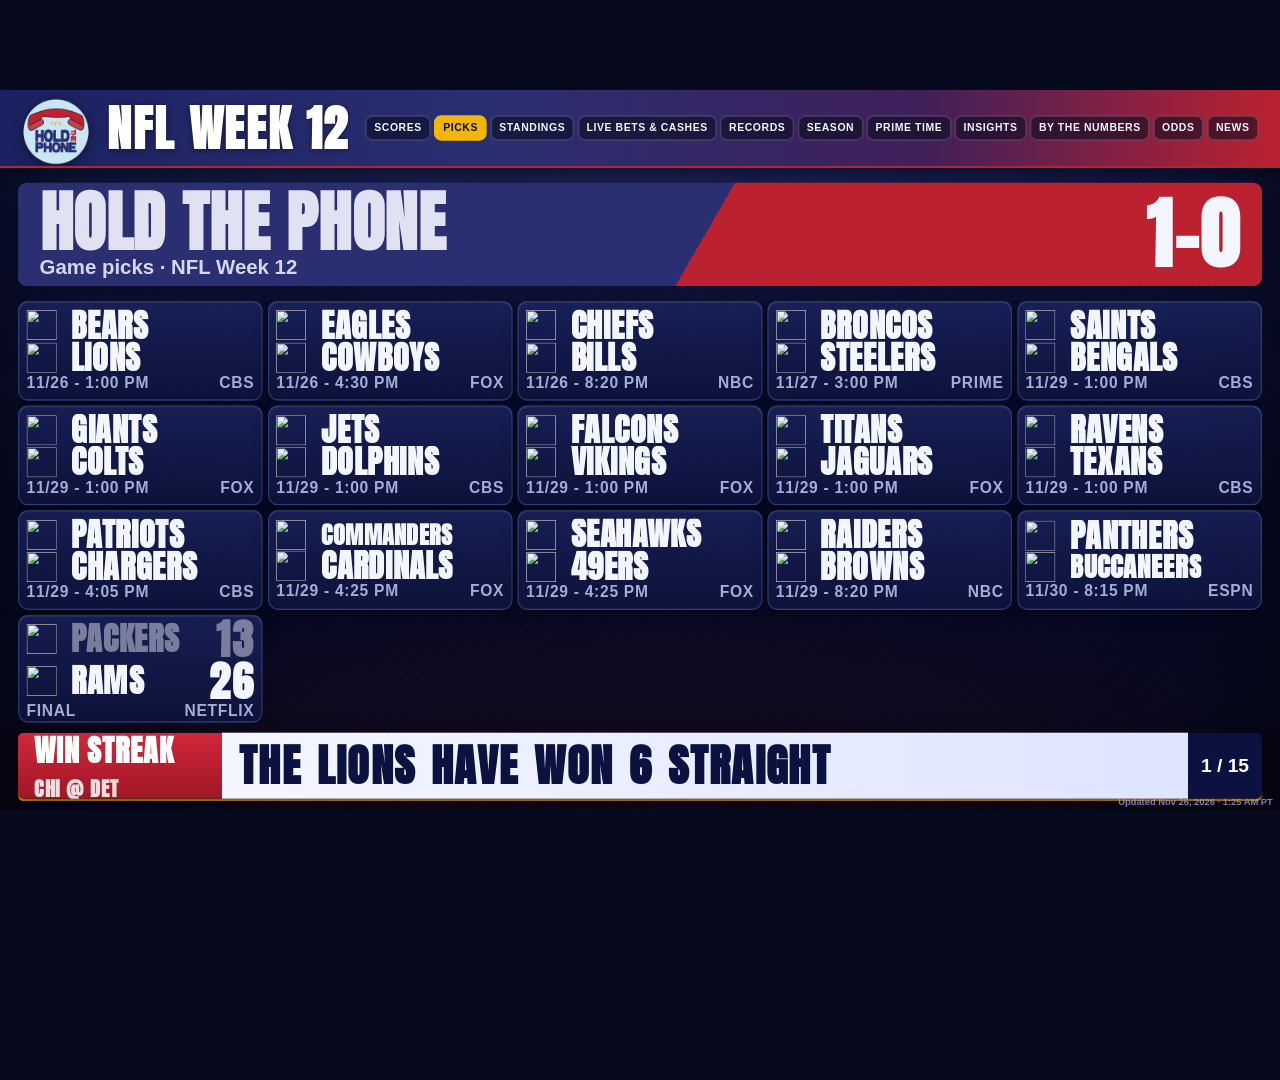
==== commit 935b2240: "Update board + bot + graphics Thu Nov 26 1:25 AM Co-Authored-By: Claude Opus 5.5 <noreply@anthropic." ====
--- a/board/index.html
+++ b/board/index.html
@@ -388,8 +388,8 @@
     </section>
   </main>
 </div>
-<script>window.SNAP = {"/api/scores":[{"id":"401873081","date":"2026-11-26T18:00Z","state":"pre","detail":"11/26 - 1:00 PM EST","possession":null,"down":"","redzone":false,"last":"","broadcast":"CBS","away":{"abbr":"CHI","name":"Bears","id":"3","score":"0","color":"#0b1c3a","logo":"https://a.espncdn.com/i/teamlogos/nfl/500-dark/scoreboard/chi.png","record":"8-2"},"home":{"abbr":"DET","name":"Lions","id":"8","score":"0","color":"#0076b6","logo":"https://a.espncdn.com/i/teamlogos/nfl/500-dark/scoreboard/det.png","record":"8-2"}},{"id":"401873080","date":"2026-11-26T21:30Z","state":"pre","detail":"11/26 - 4:30 PM EST","possession":null,"down":"","redzone":false,"last":"","broadcast":"Fox","away":{"abbr":"PHI","name":"Eagles","id":"21","score":"0","color":"#06424d","logo":"https://a.espncdn.com/i/teamlogos/nfl/500-dark/scoreboard/phi.png","record":"3-7"},"home":{"abbr":"DAL","name":"Cowboys","id":"6","score":"0","color":"#002a5c","logo":"https://a.espncdn.com/i/teamlogos/nfl/500-dark/scoreboard/dal.png","record":"5-6"}},{"id":"401873082","date":"2026-11-27T01:20Z","state":"pre","detail":"11/26 - 8:20 PM EST","possession":null,"down":"","redzone":false,"last":"","broadcast":"NBC","away":{"abbr":"KC","name":"Chiefs","id":"12","score":"0","color":"#e31837","logo":"https://a.espncdn.com/i/teamlogos/nfl/500-dark/scoreboard/kc.png","record":"8-2"},"home":{"abbr":"BUF","name":"Bills","id":"2","score":"0","color":"#00338d","logo":"https://a.espncdn.com/i/teamlogos/nfl/500-dark/scoreboard/buf.png","record":"9-1"}},{"id":"401873083","date":"2026-11-27T20:00Z","state":"pre","detail":"11/27 - 3:00 PM EST","possession":null,"down":"","redzone":false,"last":"","broadcast":"Prime Video","away":{"abbr":"DEN","name":"Broncos","id":"7","score":"0","color":"#0a2343","logo":"https://a.espncdn.com/i/teamlogos/nfl/500-dark/scoreboard/den.png","record":"8-2"},"home":{"abbr":"PIT","name":"Steelers","id":"23","score":"0","color":"#000000","logo":"https://a.espncdn.com/i/teamlogos/nfl/500-dark/scoreboard/pit.png","record":"6-4"}},{"id":"401873087","date":"2026-11-29T18:00Z","state":"pre","detail":"11/29 - 1:00 PM EST","possession":null,"down":"","redzone":false,"last":"","broadcast":"CBS","away":{"abbr":"NO","name":"Saints","id":"18","score":"0","color":"#d3bc8d","logo":"https://a.espncdn.com/i/teamlogos/nfl/500-dark/scoreboard/no.png","record":"3-7"},"home":{"abbr":"CIN","name":"Bengals","id":"4","score":"0","color":"#fb4f14","logo":"https://a.espncdn.com/i/teamlogos/nfl/500-dark/scoreboard/cin.png","record":"7-3"}},{"id":"401873088","date":"2026-11-29T18:00Z","state":"pre","detail":"11/29 - 1:00 PM EST","possession":null,"down":"","redzone":false,"last":"","broadcast":"Fox","away":{"abbr":"NYG","name":"Giants","id":"19","score":"0","color":"#003c7f","logo":"https://a.espncdn.com/i/teamlogos/nfl/500-dark/scoreboard/nyg.png","record":"6-3-1"},"home":{"abbr":"IND","name":"Colts","id":"11","score":"0","color":"#003b75","logo":"https://a.espncdn.com/i/teamlogos/nfl/500-dark/scoreboard/ind.png","record":"3-8"}},{"id":"401873089","date":"2026-11-29T18:00Z","state":"pre","detail":"11/29 - 1:00 PM EST","possession":null,"down":"","redzone":false,"last":"","broadcast":"CBS","away":{"abbr":"NYJ","name":"Jets","id":"20","score":"0","color":"#115740","logo":"https://a.espncdn.com/i/teamlogos/nfl/500-dark/scoreboard/nyj.png","record":"3-8"},"home":{"abbr":"MIA","name":"Dolphins","id":"15","score":"0","color":"#008e97","logo":"https://a.espncdn.com/i/teamlogos/nfl/500-dark/scoreboard/mia.png","record":"1-9"}},{"id":"401873084","date":"2026-11-29T18:00Z","state":"pre","detail":"11/29 - 1:00 PM EST","possession":null,"down":"","redzone":false,"last":"","broadcast":"Fox","away":{"abbr":"ATL","name":"Falcons","id":"1","score":"0","color":"#a71930","logo":"https://a.espncdn.com/i/teamlogos/nfl/500-dark/scoreboard/atl.png","record":"3-7"},"home":{"abbr":"MIN","name":"Vikings","id":"16","score":"0","color":"#4f2683","logo":"https://a.espncdn.com/i/teamlogos/nfl/500-dark/scoreboard/min.png","record":"7-3"}},{"id":"401873090","date":"2026-11-29T18:00Z","state":"pre","detail":"11/29 - 1:00 PM EST","possession":null,"down":"","redzone":false,"last":"","broadcast":"Fox","away":{"abbr":"TEN","name":"Titans","id":"10","score":"0","color":"#4495d2","logo":"https://a.espncdn.com/i/teamlogos/nfl/500-dark/scoreboard/ten.png","record":"1-9"},"home":{"abbr":"JAX","name":"Jaguars","id":"30","score":"0","color":"#007487","logo":"https://a.espncdn.com/i/teamlogos/nfl/500-dark/scoreboard/jax.png","record":"7-3"}},{"id":"401873085","date":"2026-11-29T18:00Z","state":"pre","detail":"11/29 - 1:00 PM EST","possession":null,"down":"","redzone":false,"last":"","broadcast":"CBS","away":{"abbr":"BAL","name":"Ravens","id":"33","score":"0","color":"#29126f","logo":"https://a.espncdn.com/i/teamlogos/nfl/500-dark/scoreboard/bal.png","record":"4-7"},"home":{"abbr":"HOU","name":"Texans","id":"34","score":"0","color":"#021018","logo":"https://a.espncdn.com/i/teamlogos/nfl/500-dark/scoreboard/hou.png","record":"4-6"}},{"id":"401873093","date":"2026-11-29T21:05Z","state":"pre","detail":"11/29 - 4:05 PM EST","possession":null,"down":"","redzone":false,"last":"","broadcast":"CBS","away":{"abbr":"NE","name":"Patriots","id":"17","score":"0","color":"#002a5c","logo":"https://a.espncdn.com/i/teamlogos/nfl/500-dark/scoreboard/ne.png","record":"5-5"},"home":{"abbr":"LAC","name":"Chargers","id":"24","score":"0","color":"#0080c6","logo":"https://a.espncdn.com/i/teamlogos/nfl/500-dark/scoreboard/lac.png","record":"1-9"}},{"id":"401873092","date":"2026-11-29T21:25Z","state":"pre","detail":"11/29 - 4:25 PM EST","possession":null,"down":"","redzone":false,"last":"","broadcast":"Fox","away":{"abbr":"WSH","name":"Commanders","id":"28","score":"0","color":"#5a1414","logo":"https://a.espncdn.com/i/teamlogos/nfl/500-dark/scoreboard/wsh.png","record":"4-5-1"},"home":{"abbr":"ARI","name":"Cardinals","id":"22","score":"0","color":"#a40227","logo":"https://a.espncdn.com/i/teamlogos/nfl/500-dark/scoreboard/ari.png","record":"3-8"}},{"id":"401873091","date":"2026-11-29T21:25Z","state":"pre","detail":"11/29 - 4:25 PM EST","possession":null,"down":"","redzone":false,"last":"","broadcast":"Fox","away":{"abbr":"SEA","name":"Seahawks","id":"26","score":"0","color":"#002a5c","logo":"https://a.espncdn.com/i/teamlogos/nfl/500-dark/scoreboard/sea.png","record":"6-4"},"home":{"abbr":"SF","name":"49ers","id":"25","score":"0","color":"#aa0000","logo":"https://a.espncdn.com/i/teamlogos/nfl/500-dark/scoreboard/sf.png","record":"9-1"}},{"id":"401873086","date":"2026-11-30T01:20Z","state":"pre","detail":"11/29 - 8:20 PM EST","possession":null,"down":"","redzone":false,"last":"","broadcast":"NBC","away":{"abbr":"LV","name":"Raiders","id":"13","score":"0","color":"#000000","logo":"https://a.espncdn.com/i/teamlogos/nfl/500-dark/scoreboard/lv.png","record":"4-7"},"home":{"abbr":"CLE","name":"Browns","id":"5","score":"0","color":"#472a08","logo":"https://a.espncdn.com/i/teamlogos/nfl/500-dark/scoreboard/cle.png","record":"6-4"}},{"id":"401873094","date":"2026-12-01T01:15Z","state":"pre","detail":"11/30 - 8:15 PM EST","possession":null,"down":"","redzone":false,"last":"","broadcast":"ESPN","away":{"abbr":"CAR","name":"Panthers","id":"29","score":"0","color":"#0085ca","logo":"https://a.espncdn.com/i/teamlogos/nfl/500-dark/scoreboard/car.png","record":"5-5"},"home":{"abbr":"TB","name":"Buccaneers","id":"27","score":"0","color":"#bd1c36","logo":"https://a.espncdn.com/i/teamlogos/nfl/500-dark/scoreboard/tb.png","record":"3-7"}},{"id":"401873079","date":"2026-11-26T01:00Z","state":"post","detail":"Final","possession":null,"down":"","redzone":false,"last":"","broadcast":"Netflix","away":{"abbr":"GB","name":"Packers","id":"9","score":"13","color":"#204e32","logo":"https://a.espncdn.com/i/teamlogos/nfl/500-dark/scoreboard/gb.png","record":"6-5"},"home":{"abbr":"LAR","name":"Rams","id":"14","score":"26","color":"#003594","logo":"https://a.espncdn.com/i/teamlogos/nfl/500-dark/scoreboard/lar.png","record":"7-4"}}],"/api/picks":{"show":{"name":"Best Bets Monday Night Football Commanders-Bengals","show":"Monday Night","week":"11","nflweek":"11","date":"2026-11-23"},"tickets":[{"ticket":"6:54|Show|Game Pick|Commanders","time":"6:54","source":"Show","bet":"Game Pick","pick":"Commanders","payout":"","who":"HTP","legs":[{"time":"6:54","source":"Show","bet":"Game Pick","payout":"","pick":"Commanders","game":"WAS @ CIN","market":"Spread","line":"+6","odds":"","result":"Win","who":"HTP","ticket":"6:54|Show|Game Pick|Commanders"}],"won":1,"lost":0,"push":0,"status":"CASHED"},{"ticket":"13:27|Show|Same Game Parlay","time":"13:27","source":"Show","bet":"Same Game Parlay","pick":"Chase","payout":"+400","who":"HTP","legs":[{"time":"13:27","source":"Show","bet":"Same Game Parlay","payout":"+400","pick":"Chase","game":"WAS @ CIN","market":"75+ receiving yards","line":"","odds":"","result":"Pending","who":"HTP","ticket":"13:27|Show|Same Game Parlay"},{"time":"13:27","source":"Show","bet":"Same Game Parlay","payout":"+400","pick":"Jaden Daniels","game":"WAS @ CIN","market":"25+ rushing yards","line":"","odds":"","result":"Pending","who":"HTP","ticket":"13:27|Show|Same Game Parlay"},{"time":"13:27","source":"Show","bet":"Same Game Parlay","payout":"+400","pick":"Stefon Diggs","game":"WAS @ CIN","market":"50+ receiving yards","line":"","odds":"","result":"Pending","who":"HTP","ticket":"13:27|Show|Same Game Parlay"},{"time":"13:27","source":"Show","bet":"Same Game Parlay","payout":"+400","pick":"Chase Brown","game":"WAS @ CIN","market":"Anytime TD","line":"","odds":"","result":"Pending","who":"HTP","ticket":"13:27|Show|Same Game Parlay"}],"won":0,"lost":0,"push":0,"status":"OPEN"},{"ticket":"15:52|Show|Player Prop","time":"15:52","source":"Show","bet":"Player Prop","pick":"Chig Okonkwo","payout":"","who":"HTP","legs":[{"time":"15:52","source":"Show","bet":"Player Prop","payout":"","pick":"Chig Okonkwo","game":"WAS @ CIN","market":"Anytime TD","line":"","odds":"","result":"Pending","who":"HTP","ticket":"15:52|Show|Player Prop"}],"won":0,"lost":0,"push":0,"status":"OPEN"},{"ticket":"16:36|Show|Player Prop","time":"16:36","source":"Show","bet":"Player Prop","pick":"Jaden Daniels","payout":"","who":"HTP","legs":[{"time":"16:36","source":"Show","bet":"Player Prop","payout":"","pick":"Jaden Daniels","game":"WAS @ CIN","market":"Anytime TD","line":"","odds":"","result":"Pending","who":"HTP","ticket":"16:36|Show|Player Prop"}],"won":0,"lost":0,"push":0,"status":"OPEN"},{"ticket":"18:28|Show|Player Prop","time":"18:28","source":"Show","bet":"Player Prop","pick":"Mike Kosicki","payout":"","who":"HTP","legs":[{"time":"18:28","source":"Show","bet":"Player Prop","payout":"","pick":"Mike Kosicki","game":"WAS @ CIN","market":"First TD","line":"","odds":"","result":"Pending","who":"HTP","ticket":"18:28|Show|Player Prop"}],"won":0,"lost":0,"push":0,"status":"OPEN"},{"ticket":"19:50|Show|Player Prop","time":"19:50","source":"Show","bet":"Player Prop","pick":"Chase","payout":"","who":"HTP","legs":[{"time":"19:50","source":"Show","bet":"Player Prop","payout":"","pick":"Chase","game":"WAS @ CIN","market":"100+ receiving yards","line":"","odds":"","result":"Pending","who":"HTP","ticket":"19:50|Show|Player Prop"}],"won":0,"lost":0,"push":0,"status":"OPEN"}],"who":[{"who":"HTP","label":"Hold The Phone","won":1,"lost":0,"pending":8,"game":"1-0","tickets":6,"cashed":1},{"who":"Gavin","label":"Gavin","won":0,"lost":0,"pending":0,"game":"0-0","tickets":0,"cashed":0},{"who":"Danny","label":"Danny","won":0,"lost":0,"pending":0,"game":"0-0","tickets":0,"cashed":0},{"who":"Loops","label":"Loops","won":0,"lost":0,"pending":0,"game":"0-0","tickets":0,"cashed":0},{"who":"Team","label":"Team","won":0,"lost":0,"pending":0,"game":"0-0","tickets":0,"cashed":0},{"who":"Caller","label":"Callers","won":0,"lost":0,"pending":0,"game":"0-0","tickets":0,"cashed":0}]},"/api/season":{"who":[{"who":"HTP","label":"Hold The Phone","won":73,"lost":69,"game":"73-69","tickets":268,"cashed":105,"pending":41},{"who":"Gavin","label":"Gavin","won":0,"lost":0,"game":"0-0","tickets":53,"cashed":20,"pending":3},{"who":"Danny","label":"Danny","won":0,"lost":0,"game":"0-0","tickets":21,"cashed":3,"pending":5},{"who":"Loops","label":"Loops","won":0,"lost":0,"game":"0-0","tickets":22,"cashed":4,"pending":2},{"who":"Team","label":"Team","won":0,"lost":0,"game":"0-0","tickets":5,"cashed":0,"pending":0}],"types":[{"type":"SUNDAY","label":"Sunday Best Bets","won":28,"lost":26,"game":"28-26","tickets":124,"cashed":57,"pending":5},{"type":"MNF","label":"Monday Night","won":5,"lost":6,"game":"5-6","tickets":59,"cashed":13,"pending":16},{"type":"TNF","label":"Thursday Night","won":7,"lost":5,"game":"7-5","tickets":76,"cashed":19,"pending":8},{"type":"CFB","label":"College Football","won":33,"lost":32,"game":"33-32","tickets":113,"cashed":43,"pending":23}],"ladder":{"bank":40,"climbed":2,"legs_hit":12,"legs":17,"last":{"day":"Day 4","hits":[],"legs":3,"pending":3}},"hits":[{"label":"Patrick Mahomes","bet":"First TD Scorer","price":"+3000","type":"MNF"},{"label":"George Holani","bet":"First TD Scorer","price":"+1200","type":"TNF"},{"label":"6 Leg Parlay","bet":"6 Leg Parlay","price":"+1000","type":"SUNDAY"},{"label":"6 Leg Parlay","bet":"6 Leg Parlay","price":"+930","type":"SUNDAY"},{"label":"Christian Watson","bet":"First TD Scorer","price":"+750","type":"TNF"},{"label":"George Kittle","bet":"First TD Scorer","price":"+675","type":"MNF"},{"label":"4-Leg Same Game Parlay","bet":"Same Game Parlay","price":"+525","type":"TNF"},{"label":"4-Leg Same Game Parlay","bet":"Same Game Parlay","price":"+450","type":"TNF"},{"label":"4-Leg Parlay","bet":"Parlay","price":"+340","type":"SUNDAY"},{"label":"3-Leg Same Game Parlay","bet":"Same Game Parlay","price":"+290","type":"MNF"},{"label":"4-Leg Same Game Parlay","bet":"Same Game Parlay","price":"+250","type":"MNF"},{"label":"4-Leg Same Game Parlay","bet":"Same Game Parlay","price":"+230","type":"MNF"},{"label":"4-Leg Same Game Parlay","bet":"Same Game Parlay","price":"+220","type":"TNF"},{"label":"Amon-Ra St. Brown","bet":"$500 TD Scorer","price":"+105","type":"SUNDAY"},{"label":"Justice Hill Over 2.5","bet":"Player Prop","price":"+100","type":"TNF"},{"label":"Josh Allen","bet":"First TD Scorer","price":"","type":"TNF"},{"label":"Darnell Washington Over 16.5","bet":"Player Prop","price":"","type":"TNF"},{"label":"KC Concepcion Over 3.5","bet":"Player Prop","price":"","type":"TNF"},{"label":"Parker Washington","bet":"$500 TD Scorer","price":"","type":"TNF"},{"label":"Tucker Kraft","bet":"Anytime TD","price":"","type":"TNF"},{"label":"Rams / Cowboys","bet":"Parlay","price":"","type":"SUNDAY"},{"label":"Packers +9.5 / Seahawks -2.5","bet":"Teaser","price":"","type":"SUNDAY"},{"label":"Trey McBride","bet":"$500 TD Scorer","price":"","type":"SUNDAY"},{"label":"Jahmyr Gibbs","bet":"Anytime TD","price":"","type":"SUNDAY"},{"label":"Christian McCaffrey","bet":"Anytime TD","price":"","type":"SUNDAY"},{"label":"Jaxon Smith-Njigba","bet":"Anytime TD","price":"","type":"SUNDAY"},{"label":"Derrick Henry","bet":"Anytime TD","price":"","type":"SUNDAY"},{"label":"Josh Allen","bet":"Anytime TD","price":"","type":"SUNDAY"},{"label":"Puka Nacua","bet":"$500 TD Scorer","price":"","type":"SUNDAY"},{"label":"Matthew Golden 1+ TD","bet":"Anytime TD","price":"","type":"TNF"},{"label":"Patrick Mahomes Over 14.5","bet":"Player Prop","price":"","type":"MNF"},{"label":"Jaxson Dart 50+","bet":"Player Prop","price":"","type":"SUNDAY"},{"label":"Josh Allen","bet":"Anytime TD","price":"","type":"SUNDAY"},{"label":"Derrick Henry","bet":"Anytime TD","price":"","type":"SUNDAY"},{"label":"Amon-Ra St. Brown","bet":"Anytime TD","price":"","type":"SUNDAY"},{"label":"Omarion Hampton","bet":"Anytime TD","price":"","type":"SUNDAY"},{"label":"Juwan Johnson Over 38.5","bet":"Player Prop","price":"","type":"MNF"},{"label":"Texas / South Carolina","bet":"Parlay","price":"","type":"CFB"},{"label":"Jonathan Taylor","bet":"Anytime TD","price":"","type":"SUNDAY"},{"label":"Kenneth Walker III","bet":"Anytime TD","price":"","type":"SUNDAY"},{"label":"James Cook III","bet":"Anytime TD","price":"","type":"SUNDAY"},{"label":"Christian McCaffrey","bet":"Anytime TD","price":"","type":"SUNDAY"},{"label":"Stefon Diggs Over 42.5","bet":"Player Prop","price":"","type":"MNF"},{"label":"Puka Nacua","bet":"$500 TD Scorer","price":"","type":"SUNDAY"},{"label":"Kenneth Walker III / Jahmyr Gibbs","bet":"Parlay","price":"","type":"SUNDAY"},{"label":"LaNorris Sellers to throw an interception 1+","bet":"Player Prop","price":"","type":"CFB"},{"label":"Garrett Wilson 1+ TD","bet":"$500 TD Scorer","price":"","type":"SUNDAY"}],"primetime":{"won":12,"lost":11,"game":"12-11","tickets":135,"cashed":32,"pending":24,"hits":[{"label":"Patrick Mahomes","bet":"First TD Scorer","price":"+3000","type":"MNF"},{"label":"George Holani","bet":"First TD Scorer","price":"+1200","type":"TNF"},{"label":"Christian Watson","bet":"First TD Scorer","price":"+750","type":"TNF"},{"label":"George Kittle","bet":"First TD Scorer","price":"+675","type":"MNF"},{"label":"4-Leg Same Game Parlay","bet":"Same Game Parlay","price":"+525","type":"TNF"},{"label":"4-Leg Same Game Parlay","bet":"Same Game Parlay","price":"+450","type":"TNF"}]},"extras":{"weeks":[{"week":0,"won":7,"lost":6},{"week":1,"won":7,"lost":5},{"week":2,"won":4,"lost":8},{"week":3,"won":7,"lost":5},{"week":4,"won":6,"lost":6},{"week":5,"won":5,"lost":8},{"week":6,"won":8,"lost":3},{"week":7,"won":9,"lost":3},{"week":8,"won":8,"lost":5},{"week":9,"won":2,"lost":10},{"week":10,"won":5,"lost":6},{"week":11,"won":5,"lost":4}],"hot":{"weeks":1,"won":5,"lost":4},"dogs":{"won":38,"lost":28},"dogs3":{"won":32,"lost":26},"biggest":{"label":"Patrick Mahomes","bet":"First TD Scorer","price":"+3000","type":"MNF"}},"episodes":68,"won":73,"lost":69,"game":"73-69","tickets":372,"cashed":132,"pending":52},"/api/odds":[{"start":"2026-11-26T18:00:00Z","kickoff":"THU 1:00 PM ET","live":false,"away":{"name":"Bears","abbr":"CHI","logo":"https://a.espncdn.com/i/teamlogos/nfl/500-dark/chi.png"},"home":{"name":"Lions","abbr":"DET","logo":"https://a.espncdn.com/i/teamlogos/nfl/500-dark/det.png"},"spread":["-1","+1"],"total":"56","ml":["-120","+100"]},{"start":"2026-11-26T21:30:00Z","kickoff":"THU 4:30 PM ET","live":false,"away":{"name":"Eagles","abbr":"PHI","logo":"https://a.espncdn.com/i/teamlogos/nfl/500-dark/phi.png"},"home":{"name":"Cowboys","abbr":"DAL","logo":"https://a.espncdn.com/i/teamlogos/nfl/500-dark/dal.png"},"spread":["+8.5","-8.5"],"total":"48","ml":["+375","-475"]},{"start":"2026-11-27T01:20:00Z","kickoff":"THU 8:20 PM ET","live":false,"away":{"name":"Chiefs","abbr":"KC","logo":"https://a.espncdn.com/i/teamlogos/nfl/500-dark/kc.png"},"home":{"name":"Bills","abbr":"BUF","logo":"https://a.espncdn.com/i/teamlogos/nfl/500-dark/buf.png"},"spread":["+3","-3"],"total":"46.5","ml":["+130","-155"]},{"start":"2026-11-27T20:00:00Z","kickoff":"FRI 3:00 PM ET","live":false,"away":{"name":"Broncos","abbr":"DEN","logo":"https://a.espncdn.com/i/teamlogos/nfl/500-dark/den.png"},"home":{"name":"Steelers","abbr":"PIT","logo":"https://a.espncdn.com/i/teamlogos/nfl/500-dark/pit.png"},"spread":["-4","+4"],"total":"36.5","ml":["-210","+175"]},{"start":"2026-11-29T18:00:00Z","kickoff":"SUN 1:00 PM ET","live":false,"away":{"name":"Falcons","abbr":"ATL","logo":"https://a.espncdn.com/i/teamlogos/nfl/500-dark/atl.png"},"home":{"name":"Vikings","abbr":"MIN","logo":"https://a.espncdn.com/i/teamlogos/nfl/500-dark/min.png"},"spread":["+7","-7"],"total":"41.5","ml":["+260","-325"]},{"start":"2026-11-29T18:00:00Z","kickoff":"SUN 1:00 PM ET","live":false,"away":{"name":"Ravens","abbr":"BAL","logo":"https://a.espncdn.com/i/teamlogos/nfl/500-dark/bal.png"},"home":{"name":"Texans","abbr":"HOU","logo":"https://a.espncdn.com/i/teamlogos/nfl/500-dark/hou.png"},"spread":["+6.5","-6.5"],"total":"47.5","ml":["+250","-300"]},{"start":"2026-11-29T18:00:00Z","kickoff":"SUN 1:00 PM ET","live":false,"away":{"name":"Saints","abbr":"NO","logo":"https://a.espncdn.com/i/teamlogos/nfl/500-dark/no.png"},"home":{"name":"Bengals","abbr":"CIN","logo":"https://a.espncdn.com/i/teamlogos/nfl/500-dark/cin.png"},"spread":["+9.5","-9.5"],"total":"49.5","ml":["+425","-550"]},{"start":"2026-11-29T18:00:00Z","kickoff":"SUN 1:00 PM ET","live":false,"away":{"name":"Giants","abbr":"NYG","logo":"https://a.espncdn.com/i/teamlogos/nfl/500-dark/nyg.png"},"home":{"name":"Colts","abbr":"IND","logo":"https://a.espncdn.com/i/teamlogos/nfl/500-dark/ind.png"},"spread":["-6","+6"],"total":"41.5","ml":["-285","+230"]},{"start":"2026-11-29T18:00:00Z","kickoff":"SUN 1:00 PM ET","live":false,"away":{"name":"Jets","abbr":"NYJ","logo":"https://a.espncdn.com/i/teamlogos/nfl/500-dark/nyj.png"},"home":{"name":"Dolphins","abbr":"MIA","logo":"https://a.espncdn.com/i/teamlogos/nfl/500-dark/mia.png"},"spread":["-4.5","+4.5"],"total":"40.5","ml":["-235","+190"]},{"start":"2026-11-29T18:00:00Z","kickoff":"SUN 1:00 PM ET","live":false,"away":{"name":"Titans","abbr":"TEN","logo":"https://a.espncdn.com/i/teamlogos/nfl/500-dark/ten.png"},"home":{"name":"Jaguars","abbr":"JAX","logo":"https://a.espncdn.com/i/teamlogos/nfl/500-dark/jax.png"},"spread":["+14.5","-14.5"],"total":"49","ml":["+750","-1100"]},{"start":"2026-11-29T21:05:00Z","kickoff":"SUN 4:05 PM ET","live":false,"away":{"name":"Patriots","abbr":"NE","logo":"https://a.espncdn.com/i/teamlogos/nfl/500-dark/ne.png"},"home":{"name":"Chargers","abbr":"LAC","logo":"https://a.espncdn.com/i/teamlogos/nfl/500-dark/lac.png"},"spread":["-1","+1"],"total":"35.5","ml":["-118","-102"]},{"start":"2026-11-29T21:25:00Z","kickoff":"SUN 4:25 PM ET","live":false,"away":{"name":"Seahawks","abbr":"SEA","logo":"https://a.espncdn.com/i/teamlogos/nfl/500-dark/sea.png"},"home":{"name":"49ers","abbr":"SF","logo":"https://a.espncdn.com/i/teamlogos/nfl/500-dark/sf.png"},"spread":["+2.5","-2.5"],"total":"44.5","ml":["+120","-145"]},{"start":"2026-11-29T21:25:00Z","kickoff":"SUN 4:25 PM ET","live":false,"away":{"name":"Commanders","abbr":"WSH","logo":"https://a.espncdn.com/i/teamlogos/nfl/500-dark/wsh.png"},"home":{"name":"Cardinals","abbr":"ARI","logo":"https://a.espncdn.com/i/teamlogos/nfl/500-dark/ari.png"},"spread":["-7","+7"],"total":"41.5","ml":["-350","+275"]},{"start":"2026-11-30T01:20:00Z","kickoff":"SUN 8:20 PM ET","live":false,"away":{"name":"Raiders","abbr":"LV","logo":"https://a.espncdn.com/i/teamlogos/nfl/500-dark/lv.png"},"home":{"name":"Browns","abbr":"CLE","logo":"https://a.espncdn.com/i/teamlogos/nfl/500-dark/cle.png"},"spread":["+4.5","-4.5"],"total":"40","ml":["+195","-235"]},{"start":"2026-12-01T01:15:00Z","kickoff":"MON 8:15 PM ET","live":false,"away":{"name":"Panthers","abbr":"CAR","logo":"https://a.espncdn.com/i/teamlogos/nfl/500-dark/car.png"},"home":{"name":"Buccaneers","abbr":"TB","logo":"https://a.espncdn.com/i/teamlogos/nfl/500-dark/tb.png"},"spread":["+3","-3"],"total":"43.5","ml":["+135","-160"]}],"/api/news":[{"headline":"Packers' Parsons calls for accountability after Rams run wild","description":"\"That wasn't a championship attitude, competitiveness, drive,\" Micah Parsons said of Green Bay allowing the Rams to rush for a season-high 241 yards.","published":"2026-11-26T08:31:09Z","image":"https://a.espncdn.com/photo/2026/1126/r1751546_600x400_3-2.jpg"},{"headline":"Blake Corum leads Rams' dominant rushing attack in their 5th straight win, 26-13 over Packers","description":"\u2014 At some point, Blake Corum realized he should be getting weary while he ran the ball more times than anybody ever had during Sean McVay's 10 seasons in charge of the Los Angeles Rams.","published":"2026-11-26T05:49:32Z","image":"","matchup":[{"abbr":"GB","logo":"https://a.espncdn.com/i/teamlogos/nfl/500-dark/gb.png","color":"#204e32"},{"abbr":"LAR","logo":"https://a.espncdn.com/i/teamlogos/nfl/500-dark/lar.png","color":"#003594"}]},{"headline":"Rams take Packers' dinner in first Thanksgiving Eve game","description":"The night was full of interceptions and injuries with the Rams taking the W.","published":"2026-11-26T04:34:44Z","image":"https://a.espncdn.com/photo/2026/1126/r1751518_1296x729_16-9.jpg"},{"headline":"Rams vs. Packers: Week 12 NFL game highlights","description":"Our team reporters are set to keep you updated on all the biggest plays and highlights.","published":"2026-11-26T04:37:26Z","image":"https://a.espncdn.com/photo/2026/1126/r1751500_1296x729_16-9.jpg"},{"headline":"Rams' Kam Kinchens ejected as hit leaves Packers' Christian Watson concussed","description":"Rams safety Kam Kinchens was ejected for a hit along the sideline that left Packers wide receiver Christian Watson with a concussion Wednesday night.","published":"2026-11-26T06:56:07Z","image":"https://a.espncdn.com/photo/2026/1126/r1751489_600x600_1-1.jpg"},{"headline":"Buccaneers will need more from Baker Mayfield and struggling passing attack to beat the Panthers","description":"\u2014 The Tampa Bay Buccaneers didn't need much from Baker Mayfield to rout the Carolina Panthers last month.","published":"2026-11-26T02:24:54Z","image":"","matchup":[{"abbr":"CAR","logo":"https://a.espncdn.com/i/teamlogos/nfl/500-dark/car.png","color":"#0085ca"},{"abbr":"TB","logo":"https://a.espncdn.com/i/teamlogos/nfl/500-dark/tb.png","color":"#bd1c36"}]},{"headline":"Tony Romo takes job with sports gambling company co-founded by Jake Paul","description":"Former CBS NFL analyst Tony Romo has taken a job with Betr, with the company saying he will make predictions and engage with fans across platforms.","published":"2026-11-26T02:37:43Z","image":"https://a.espncdn.com/photo/2026/0730/r1695598_600x400_3-2.jpg"},{"headline":"Kirk Cousins makes his home debut in his second act with the Vikings, fittingly against the Falcons","description":"\u2014 When the Minnesota Vikings last played at home, a foundering offense heard it from the frustrated fans after each futile possession.","published":"2026-11-26T01:47:32Z","image":"","matchup":[{"abbr":"ATL","logo":"https://a.espncdn.com/i/teamlogos/nfl/500-dark/atl.png","color":"#a71930"},{"abbr":"MIN","logo":"https://a.espncdn.com/i/teamlogos/nfl/500-dark/min.png","color":"#4f2683"}]}],"/api/insights":{"cards":[{"game":"Chicago Bears @ Detroit Lions","kickoff":"THU 1:00 PM ET","live":false,"spread":["-1","+1"],"spread_prices":{"away":{"line":"-1","price":"-110"},"home":{"line":"+1","price":"-108"}},"total":"56","total_prices":{"over":{"line":"56","price":"-108"},"under":{"line":"56","price":"-110"}},"moneyline":["-120","+100"],"move":{"open":"-2.5","now":"-1"},"away":{"team":"Chicago Bears","abbr":"CHI","games":10,"record":"8-2","home":"5-1","road":"3-1","points_for":26.2,"points_against":19.7,"avg_margin":6.5,"avg_game_total":45.9,"last5":["@ ATL W 31-23","vs NE W 30-24","@ SEA W 34-17","vs TB W 27-24","vs NO W 21-13"],"vs_this_spread":{"line":-1.0,"would_have_covered":8,"pushed":0,"of":10},"vs_this_total":{"line":56.0,"over":1,"under":9,"of":10},"logo":"https://a.espncdn.com/i/teamlogos/nfl/500-dark/chi.png"},"home":{"team":"Detroit Lions","abbr":"DET","games":10,"record":"8-2","home":"6-0","road":"2-2","points_for":28.8,"points_against":22.0,"avg_margin":6.8,"avg_game_total":50.8,"last5":["vs GB W 20-17","vs MIN W 19-15","@ MIA W 19-9","vs NE W 35-10","vs TB W 31-21"],"vs_this_spread":{"line":1.0,"would_have_covered":8,"pushed":0,"of":10},"vs_this_total":{"line":56.0,"over":4,"under":6,"of":10},"logo":"https://a.espncdn.com/i/teamlogos/nfl/500-dark/det.png"},"pick":null,"facts":[{"tag":"WIN STREAK","text":"The Lions have won 6 straight"},{"tag":"WIN STREAK","text":"The Bears have won 5 straight"},{"tag":"VS THE NUMBER","text":"The Bears would have covered -1 in 8 of 10 games this season"},{"tag":"VS THE NUMBER","text":"The Lions would have covered +1 in 8 of 10 games this season"}]}],"focus":{"game":"Bears @ Lions","away":{"name":"Bears","abbr":"CHI","logo":"https://a.espncdn.com/i/teamlogos/nfl/500-dark/chi.png"},"home":{"name":"Lions","abbr":"DET","logo":"https://a.espncdn.com/i/teamlogos/nfl/500-dark/det.png"},"kickoff":"THU 1:00 PM ET","spread":["-1","+1"],"total":"56","ml":["-120","+100"],"night":"THURSDAY NIGHT"},"moves":[{"game":"Bears @ Lions","away":{"name":"Bears","abbr":"CHI","logo":"https://a.espncdn.com/i/teamlogos/nfl/500-dark/chi.png"},"home":{"name":"Lions","abbr":"DET","logo":"https://a.espncdn.com/i/teamlogos/nfl/500-dark/det.png"},"since":"2026-11-22T14:13","kickoff":"THU 1:00 PM ET","spread":{"open":"-2.5","now":"-1","pts":1.5,"toward":"Lions","fav":"Bears"},"total":{"open":"55.5","now":"56","dir":"UP"}}],"trends":[{"player":"Sione Vaki","team":"DET","stat":"REC YDS","side":"OVER","line":1.5,"hits":8,"of":10,"price":"-120","avg":8.8,"game":"Chicago Bears @ Detroit Lions","headshot":"https://a.espncdn.com/i/headshots/nfl/players/full/4912274.png"},{"player":"Sione Vaki","team":"DET","stat":"REC","side":"OVER","line":0.5,"hits":8,"of":10,"price":"-140","avg":0.9,"game":"Chicago Bears @ Detroit Lions","headshot":"https://a.espncdn.com/i/headshots/nfl/players/full/4912274.png"},{"player":"Kyle Monangai","team":"CHI","stat":"REC","side":"OVER","line":0.5,"hits":8,"of":10,"price":"-190","avg":1.7,"game":"Chicago Bears @ Detroit Lions","headshot":"https://a.espncdn.com/i/headshots/nfl/players/full/4608686.png"},{"player":"Zavion Thomas","team":"CHI","stat":"REC","side":"UNDER","line":1.5,"hits":8,"of":10,"price":"-200","avg":0.9,"game":"Chicago Bears @ Detroit Lions","headshot":"https://a.espncdn.com/i/headshots/nfl/players/full/4869748.png"}],"updated":"1:20 AM"},"/api/dayfacts":[{"tag":"WIN STREAK","text":"The Lions have won 6 straight","game":"CHI @ DET","kickoff":"THU 1:00 PM ET","pick":null},{"tag":"VS THE NUMBER","text":"The Cowboys would have covered -8.5 in 3 of 11 games this season","game":"PHI @ DAL","kickoff":"THU 4:30 PM ET","pick":null},{"tag":"WIN STREAK","text":"The Bills have won 6 straight","game":"KC @ BUF","kickoff":"THU 8:20 PM ET","pick":null},{"tag":"WIN STREAK","text":"The Broncos have won 6 straight","game":"DEN @ PIT","kickoff":"FRI 3:00 PM ET","pick":null},{"tag":"LOSS STREAK","text":"The Falcons have lost 3 straight","game":"ATL @ MIN","kickoff":"SUN 1:00 PM ET","pick":null},{"tag":"LOSS STREAK","text":"The Ravens have lost 6 straight","game":"BAL @ HOU","kickoff":"SUN 1:00 PM ET","pick":null},{"tag":"LOSS STREAK","text":"The Saints have lost 2 straight","game":"NO @ CIN","kickoff":"SUN 1:00 PM ET","pick":null},{"tag":"VS THE NUMBER","text":"The Giants would have covered -6 in 3 of 10 games this season","game":"NYG @ IND","kickoff":"SUN 1:00 PM ET","pick":null},{"tag":"OFFENSE","text":"The Cowboys have scored 30+ in 3 of their last 4","game":"PHI @ DAL","kickoff":"THU 4:30 PM ET","pick":null},{"tag":"VS THE NUMBER","text":"The Falcons would have covered +7 in 3 of 10 games this season","game":"ATL @ MIN","kickoff":"SUN 1:00 PM ET","pick":null},{"tag":"OFFENSE","text":"The Giants have scored 21+ in 3 of their last 4","game":"NYG @ IND","kickoff":"SUN 1:00 PM ET","pick":null},{"tag":"DEFENSE","text":"The Ravens have allowed 30+ in 3 of their last 4","game":"BAL @ HOU","kickoff":"SUN 1:00 PM ET","pick":null},{"tag":"DEFENSE","text":"The Saints have allowed 23 or fewer in 4 of their last 4","game":"NO @ CIN","kickoff":"SUN 1:00 PM ET","pick":null},{"tag":"OFFENSE","text":"The Titans have scored 24+ in 3 of their last 4","game":"TEN @ JAX","kickoff":"SUN 1:00 PM ET","pick":null},{"tag":"TOTAL","text":"Patriots and Chargers games have gone over 35.5 in 16 of 20","game":"NE @ LAC","kickoff":"SUN 4:05 PM ET","pick":null}],"/api/live":{"sunday":"2026-11-29","live":[],"cashed":[],"upcoming":5,"lost":0,"total":5,"best_sunday":"2026-11-22","best":[{"show":"Early Week Leans","who":"HTP","bet":"Parlay","payout":"","legs":[{"pick":"Broncos","bet":"Spread -5.5","detail":"DEN 38 LV 24"},{"pick":"Bears","bet":"Spread -3","detail":"CHI 21 NO 13"},{"pick":"Chiefs","bet":"Spread -6.5","detail":"KC 34 ARI 7"}]},{"show":"College Football","who":"HTP","bet":"Game Pick","payout":"","legs":[{"pick":"Nebraska","bet":"Spread +3.5","detail":"NEB 31 OSU 28"}]},{"show":"College Football","who":"HTP","bet":"Game Pick","payout":"","legs":[{"pick":"Tennessee","bet":"ML","detail":"TENN 27 LSU 13"}]},{"show":"College Football","who":"HTP","bet":"Game Pick","payout":"","legs":[{"pick":"Michigan","bet":"Spread +3.5","detail":"MICH 18 UCLA 16"}]},{"show":"Monday Night","who":"HTP","bet":"Game Pick","payout":"","legs":[{"pick":"Commanders","bet":"Spread +6","detail":"WSH 22 CIN 20"}]},{"show":"Sunday Best Bets","who":"HTP","bet":"Game Pick","payout":"","legs":[{"pick":"Chiefs","bet":"Spread -16.5","detail":"KC 34 ARI 7"}]},{"show":"Sunday Livestream","who":"HTP","bet":"Game Pick","payout":"","legs":[{"pick":"Cowboys","bet":"ML","detail":"DAL 51 TEN 30"}]},{"show":"Sunday Livestream","who":"HTP","bet":"Game Pick","payout":"","legs":[{"pick":"Broncos","bet":"ML","detail":"DEN 38 LV 24"}]},{"show":"Sunday Livestream","who":"HTP","bet":"Game Pick","payout":"","legs":[{"pick":"Titans","bet":"Team Total Over 22.5","detail":"DAL 51 TEN 30 (30)"}]},{"show":"Early Week Leans","who":"HTP","bet":"Game Pick","payout":"","legs":[{"pick":"Ravens","bet":"Spread +2.5","detail":"CAR 35 BAL 33"}]},{"show":"Early Week Leans","who":"HTP","bet":"Game Pick","payout":"","legs":[{"pick":"Bills","bet":"Spread -16.5","detail":"BUF 26 MIA 9"}]},{"show":"Early Week Leans","who":"HTP","bet":"Game Pick","payout":"","legs":[{"pick":"Saints","bet":"Spread +12","detail":"CHI 21 NO 13"}]},{"show":"Early Week Leans","who":"HTP","bet":"Game Pick","payout":"","legs":[{"pick":"49ers","bet":"Spread -3","detail":"SF 35 MIN 10"}]},{"show":"Early Week Leans","who":"HTP","bet":"Game Pick","payout":"","legs":[{"pick":"Broncos","bet":"Spread -5.5","detail":"DEN 38 LV 24"}]},{"show":"Early Week Leans","who":"HTP","bet":"Game Pick","payout":"","legs":[{"pick":"Chiefs","bet":"Spread -6.5","detail":"KC 34 ARI 7"}]}]},"/api/standings":[{"conf":"AFC","divs":[{"name":"AFC East","teams":[{"abbr":"BUF","logo":"https://a.espncdn.com/i/teamlogos/nfl/500-dark/buf.png","rec":"9-1","pct":0.9,"strk":"W6","seed":1},{"abbr":"NE","logo":"https://a.espncdn.com/i/teamlogos/nfl/500-dark/ne.png","rec":"5-5","pct":0.5,"strk":"L2","seed":8},{"abbr":"NYJ","logo":"https://a.espncdn.com/i/teamlogos/nfl/500-dark/nyj.png","rec":"3-8","pct":0.273,"strk":"W1","seed":12},{"abbr":"MIA","logo":"https://a.espncdn.com/i/teamlogos/nfl/500-dark/mia.png","rec":"1-9","pct":0.1,"strk":"L4","seed":15}]},{"name":"AFC North","teams":[{"abbr":"CIN","logo":"https://a.espncdn.com/i/teamlogos/nfl/500-dark/cin.png","rec":"7-3","pct":0.7,"strk":"L1","seed":4},{"abbr":"CLE","logo":"https://a.espncdn.com/i/teamlogos/nfl/500-dark/cle.png","rec":"6-4","pct":0.6,"strk":"W1","seed":6},{"abbr":"PIT","logo":"https://a.espncdn.com/i/teamlogos/nfl/500-dark/pit.png","rec":"6-4","pct":0.6,"strk":"L2","seed":7},{"abbr":"BAL","logo":"https://a.espncdn.com/i/teamlogos/nfl/500-dark/bal.png","rec":"4-7","pct":0.364,"strk":"L6","seed":11}]},{"name":"AFC South","teams":[{"abbr":"JAX","logo":"https://a.espncdn.com/i/teamlogos/nfl/500-dark/jax.png","rec":"7-3","pct":0.7,"strk":"L1","seed":3},{"abbr":"HOU","logo":"https://a.espncdn.com/i/teamlogos/nfl/500-dark/hou.png","rec":"4-6","pct":0.4,"strk":"W1","seed":9},{"abbr":"IND","logo":"https://a.espncdn.com/i/teamlogos/nfl/500-dark/ind.png","rec":"3-8","pct":0.273,"strk":"L1","seed":13},{"abbr":"TEN","logo":"https://a.espncdn.com/i/teamlogos/nfl/500-dark/ten.png","rec":"1-9","pct":0.1,"strk":"L4","seed":16}]},{"name":"AFC West","teams":[{"abbr":"DEN","logo":"https://a.espncdn.com/i/teamlogos/nfl/500-dark/den.png","rec":"8-2","pct":0.8,"strk":"W6","seed":2},{"abbr":"KC","logo":"https://a.espncdn.com/i/teamlogos/nfl/500-dark/kc.png","rec":"8-2","pct":0.8,"strk":"W3","seed":5},{"abbr":"LV","logo":"https://a.espncdn.com/i/teamlogos/nfl/500-dark/lv.png","rec":"4-7","pct":0.364,"strk":"L3","seed":10},{"abbr":"LAC","logo":"https://a.espncdn.com/i/teamlogos/nfl/500-dark/lac.png","rec":"1-9","pct":0.1,"strk":"L1","seed":14}]}]},{"conf":"NFC","divs":[{"name":"NFC East","teams":[{"abbr":"NYG","logo":"https://a.espncdn.com/i/teamlogos/nfl/500-dark/nyg.png","rec":"6-3-1","pct":0.65,"strk":"W1","seed":3},{"abbr":"DAL","logo":"https://a.espncdn.com/i/teamlogos/nfl/500-dark/dal.png","rec":"5-6","pct":0.455,"strk":"W1","seed":10},{"abbr":"WSH","logo":"https://a.espncdn.com/i/teamlogos/nfl/500-dark/wsh.png","rec":"4-5-1","pct":0.45,"strk":"W2","seed":11},{"abbr":"PHI","logo":"https://a.espncdn.com/i/teamlogos/nfl/500-dark/phi.png","rec":"3-7","pct":0.3,"strk":"W1","seed":15}]},{"name":"NFC North","teams":[{"abbr":"DET","logo":"https://a.espncdn.com/i/teamlogos/nfl/500-dark/det.png","rec":"8-2","pct":0.8,"strk":"W6","seed":2},{"abbr":"CHI","logo":"https://a.espncdn.com/i/teamlogos/nfl/500-dark/chi.png","rec":"8-2","pct":0.8,"strk":"W5","seed":5},{"abbr":"MIN","logo":"https://a.espncdn.com/i/teamlogos/nfl/500-dark/min.png","rec":"7-3","pct":0.7,"strk":"L1","seed":6},{"abbr":"GB","logo":"https://a.espncdn.com/i/teamlogos/nfl/500-dark/gb.png","rec":"6-5","pct":0.545,"strk":"L2","seed":9}]},{"name":"NFC South","teams":[{"abbr":"CAR","logo":"https://a.espncdn.com/i/teamlogos/nfl/500-dark/car.png","rec":"5-5","pct":0.5,"strk":"W2","seed":4},{"abbr":"TB","logo":"https://a.espncdn.com/i/teamlogos/nfl/500-dark/tb.png","rec":"3-7","pct":0.3,"strk":"L2","seed":12},{"abbr":"ATL","logo":"https://a.espncdn.com/i/teamlogos/nfl/500-dark/atl.png","rec":"3-7","pct":0.3,"strk":"L3","seed":13},{"abbr":"NO","logo":"https://a.espncdn.com/i/teamlogos/nfl/500-dark/no.png","rec":"3-7","pct":0.3,"strk":"L2","seed":14}]},{"name":"NFC West","teams":[{"abbr":"SF","logo":"https://a.espncdn.com/i/teamlogos/nfl/500-dark/sf.png","rec":"9-1","pct":0.9,"strk":"W3","seed":1},{"abbr":"LAR","logo":"https://a.espncdn.com/i/teamlogos/nfl/500-dark/lar.png","rec":"7-4","pct":0.636,"strk":"W5","seed":7},{"abbr":"SEA","logo":"https://a.espncdn.com/i/teamlogos/nfl/500-dark/sea.png","rec":"6-4","pct":0.6,"strk":"W2","seed":8},{"abbr":"ARI","logo":"https://a.espncdn.com/i/teamlogos/nfl/500-dark/ari.png","rec":"3-8","pct":0.273,"strk":"L3","seed":16}]}]}],"/api/htpfacts":[{"tag":"HOLD THE PHONE","text":"Hold The Phone is 4-0 on Broncos game picks this season","w":4,"l":0,"label":"Broncos game picks","logo":"https://a.espncdn.com/i/teamlogos/nfl/500-dark/den.png"},{"tag":"HOLD THE PHONE","text":"Hold The Phone is 4-0 on Browns game picks this season","w":4,"l":0,"label":"Browns game picks","logo":"https://a.espncdn.com/i/teamlogos/nfl/500-dark/cle.png"},{"tag":"HOLD THE PHONE","text":"Hold The Phone is 3-0 on Bills game picks this season","w":3,"l":0,"label":"Bills game picks","logo":"https://a.espncdn.com/i/teamlogos/nfl/500-dark/buf.png"},{"tag":"HOLD THE PHONE","text":"Hold The Phone is 2-0 on 49ers game picks this season","w":2,"l":0,"label":"49ers game picks","logo":"https://a.espncdn.com/i/teamlogos/nfl/500-dark/sf.png"},{"tag":"HOLD THE PHONE","text":"Hold The Phone is 2-0 on Buccaneers game picks this season","w":2,"l":0,"label":"Buccaneers game picks","logo":"https://a.espncdn.com/i/teamlogos/nfl/500-dark/tb.png"},{"tag":"HOLD THE PHONE","text":"Hold The Phone is 2-1 on Chiefs game picks this season","w":2,"l":1,"label":"Chiefs game picks","logo":"https://a.espncdn.com/i/teamlogos/nfl/500-dark/kc.png"},{"tag":"HOLD THE PHONE","text":"Hold The Phone is 2-1 on Steelers game picks this season","w":2,"l":1,"label":"Steelers game picks","logo":"https://a.espncdn.com/i/teamlogos/nfl/500-dark/pit.png"},{"tag":"HOLD THE PHONE","text":"Hold The Phone is 2-1 on Jets game picks this season","w":2,"l":1,"label":"Jets game picks","logo":"https://a.espncdn.com/i/teamlogos/nfl/500-dark/nyj.png"}],"/api/cash":[]};</script>
-<style>#webnav{margin-left:auto;flex-shrink:0;display:flex;gap:5.4px}header .logo{white-space:nowrap;flex-shrink:0}.wrap{grid-template-columns:minmax(0,1fr)!important}header,main{min-width:0}.hdr-mid{min-width:0;overflow:hidden;text-overflow:ellipsis;white-space:nowrap}#clock{display:none}#webnav a{font:700 15.66px "Helvetica Neue",Arial,sans-serif;letter-spacing:0.864px;text-transform:uppercase;color:#f4f6ff;text-decoration:none;padding:7.56px 11.34px;border-radius:10.8px;background:rgba(7,10,28,.55);border:2.16px solid rgba(255,255,255,.18)}#webnav a.on{background:#f2b705;color:#070a1c;border-color:#f2b705}#webstamp{position:fixed;bottom:4.32px;right:10.8px;z-index:50;font:600 14.04px Arial;color:#9aa3d6;opacity:.8}</style><div id="webstamp">Updated Nov 26, 2026 · 1:20 AM PT</div><script>(function(){var q=location.search||"?view=rotate&pane=picks";[].forEach.call(document.querySelectorAll("#webnav a"),function(a){if(a.getAttribute("href")===q)a.className="on";});})();</script>
+<script>window.SNAP = {"/api/scores":[{"id":"401873081","date":"2026-11-26T18:00Z","state":"pre","detail":"11/26 - 1:00 PM EST","possession":null,"down":"","redzone":false,"last":"","broadcast":"CBS","away":{"abbr":"CHI","name":"Bears","id":"3","score":"0","color":"#0b1c3a","logo":"https://a.espncdn.com/i/teamlogos/nfl/500-dark/scoreboard/chi.png","record":"8-2"},"home":{"abbr":"DET","name":"Lions","id":"8","score":"0","color":"#0076b6","logo":"https://a.espncdn.com/i/teamlogos/nfl/500-dark/scoreboard/det.png","record":"8-2"}},{"id":"401873080","date":"2026-11-26T21:30Z","state":"pre","detail":"11/26 - 4:30 PM EST","possession":null,"down":"","redzone":false,"last":"","broadcast":"Fox","away":{"abbr":"PHI","name":"Eagles","id":"21","score":"0","color":"#06424d","logo":"https://a.espncdn.com/i/teamlogos/nfl/500-dark/scoreboard/phi.png","record":"3-7"},"home":{"abbr":"DAL","name":"Cowboys","id":"6","score":"0","color":"#002a5c","logo":"https://a.espncdn.com/i/teamlogos/nfl/500-dark/scoreboard/dal.png","record":"5-6"}},{"id":"401873082","date":"2026-11-27T01:20Z","state":"pre","detail":"11/26 - 8:20 PM EST","possession":null,"down":"","redzone":false,"last":"","broadcast":"NBC","away":{"abbr":"KC","name":"Chiefs","id":"12","score":"0","color":"#e31837","logo":"https://a.espncdn.com/i/teamlogos/nfl/500-dark/scoreboard/kc.png","record":"8-2"},"home":{"abbr":"BUF","name":"Bills","id":"2","score":"0","color":"#00338d","logo":"https://a.espncdn.com/i/teamlogos/nfl/500-dark/scoreboard/buf.png","record":"9-1"}},{"id":"401873083","date":"2026-11-27T20:00Z","state":"pre","detail":"11/27 - 3:00 PM EST","possession":null,"down":"","redzone":false,"last":"","broadcast":"Prime Video","away":{"abbr":"DEN","name":"Broncos","id":"7","score":"0","color":"#0a2343","logo":"https://a.espncdn.com/i/teamlogos/nfl/500-dark/scoreboard/den.png","record":"8-2"},"home":{"abbr":"PIT","name":"Steelers","id":"23","score":"0","color":"#000000","logo":"https://a.espncdn.com/i/teamlogos/nfl/500-dark/scoreboard/pit.png","record":"6-4"}},{"id":"401873087","date":"2026-11-29T18:00Z","state":"pre","detail":"11/29 - 1:00 PM EST","possession":null,"down":"","redzone":false,"last":"","broadcast":"CBS","away":{"abbr":"NO","name":"Saints","id":"18","score":"0","color":"#d3bc8d","logo":"https://a.espncdn.com/i/teamlogos/nfl/500-dark/scoreboard/no.png","record":"3-7"},"home":{"abbr":"CIN","name":"Bengals","id":"4","score":"0","color":"#fb4f14","logo":"https://a.espncdn.com/i/teamlogos/nfl/500-dark/scoreboard/cin.png","record":"7-3"}},{"id":"401873088","date":"2026-11-29T18:00Z","state":"pre","detail":"11/29 - 1:00 PM EST","possession":null,"down":"","redzone":false,"last":"","broadcast":"Fox","away":{"abbr":"NYG","name":"Giants","id":"19","score":"0","color":"#003c7f","logo":"https://a.espncdn.com/i/teamlogos/nfl/500-dark/scoreboard/nyg.png","record":"6-3-1"},"home":{"abbr":"IND","name":"Colts","id":"11","score":"0","color":"#003b75","logo":"https://a.espncdn.com/i/teamlogos/nfl/500-dark/scoreboard/ind.png","record":"3-8"}},{"id":"401873089","date":"2026-11-29T18:00Z","state":"pre","detail":"11/29 - 1:00 PM EST","possession":null,"down":"","redzone":false,"last":"","broadcast":"CBS","away":{"abbr":"NYJ","name":"Jets","id":"20","score":"0","color":"#115740","logo":"https://a.espncdn.com/i/teamlogos/nfl/500-dark/scoreboard/nyj.png","record":"3-8"},"home":{"abbr":"MIA","name":"Dolphins","id":"15","score":"0","color":"#008e97","logo":"https://a.espncdn.com/i/teamlogos/nfl/500-dark/scoreboard/mia.png","record":"1-9"}},{"id":"401873084","date":"2026-11-29T18:00Z","state":"pre","detail":"11/29 - 1:00 PM EST","possession":null,"down":"","redzone":false,"last":"","broadcast":"Fox","away":{"abbr":"ATL","name":"Falcons","id":"1","score":"0","color":"#a71930","logo":"https://a.espncdn.com/i/teamlogos/nfl/500-dark/scoreboard/atl.png","record":"3-7"},"home":{"abbr":"MIN","name":"Vikings","id":"16","score":"0","color":"#4f2683","logo":"https://a.espncdn.com/i/teamlogos/nfl/500-dark/scoreboard/min.png","record":"7-3"}},{"id":"401873090","date":"2026-11-29T18:00Z","state":"pre","detail":"11/29 - 1:00 PM EST","possession":null,"down":"","redzone":false,"last":"","broadcast":"Fox","away":{"abbr":"TEN","name":"Titans","id":"10","score":"0","color":"#4495d2","logo":"https://a.espncdn.com/i/teamlogos/nfl/500-dark/scoreboard/ten.png","record":"1-9"},"home":{"abbr":"JAX","name":"Jaguars","id":"30","score":"0","color":"#007487","logo":"https://a.espncdn.com/i/teamlogos/nfl/500-dark/scoreboard/jax.png","record":"7-3"}},{"id":"401873085","date":"2026-11-29T18:00Z","state":"pre","detail":"11/29 - 1:00 PM EST","possession":null,"down":"","redzone":false,"last":"","broadcast":"CBS","away":{"abbr":"BAL","name":"Ravens","id":"33","score":"0","color":"#29126f","logo":"https://a.espncdn.com/i/teamlogos/nfl/500-dark/scoreboard/bal.png","record":"4-7"},"home":{"abbr":"HOU","name":"Texans","id":"34","score":"0","color":"#021018","logo":"https://a.espncdn.com/i/teamlogos/nfl/500-dark/scoreboard/hou.png","record":"4-6"}},{"id":"401873093","date":"2026-11-29T21:05Z","state":"pre","detail":"11/29 - 4:05 PM EST","possession":null,"down":"","redzone":false,"last":"","broadcast":"CBS","away":{"abbr":"NE","name":"Patriots","id":"17","score":"0","color":"#002a5c","logo":"https://a.espncdn.com/i/teamlogos/nfl/500-dark/scoreboard/ne.png","record":"5-5"},"home":{"abbr":"LAC","name":"Chargers","id":"24","score":"0","color":"#0080c6","logo":"https://a.espncdn.com/i/teamlogos/nfl/500-dark/scoreboard/lac.png","record":"1-9"}},{"id":"401873092","date":"2026-11-29T21:25Z","state":"pre","detail":"11/29 - 4:25 PM EST","possession":null,"down":"","redzone":false,"last":"","broadcast":"Fox","away":{"abbr":"WSH","name":"Commanders","id":"28","score":"0","color":"#5a1414","logo":"https://a.espncdn.com/i/teamlogos/nfl/500-dark/scoreboard/wsh.png","record":"4-5-1"},"home":{"abbr":"ARI","name":"Cardinals","id":"22","score":"0","color":"#a40227","logo":"https://a.espncdn.com/i/teamlogos/nfl/500-dark/scoreboard/ari.png","record":"3-8"}},{"id":"401873091","date":"2026-11-29T21:25Z","state":"pre","detail":"11/29 - 4:25 PM EST","possession":null,"down":"","redzone":false,"last":"","broadcast":"Fox","away":{"abbr":"SEA","name":"Seahawks","id":"26","score":"0","color":"#002a5c","logo":"https://a.espncdn.com/i/teamlogos/nfl/500-dark/scoreboard/sea.png","record":"6-4"},"home":{"abbr":"SF","name":"49ers","id":"25","score":"0","color":"#aa0000","logo":"https://a.espncdn.com/i/teamlogos/nfl/500-dark/scoreboard/sf.png","record":"9-1"}},{"id":"401873086","date":"2026-11-30T01:20Z","state":"pre","detail":"11/29 - 8:20 PM EST","possession":null,"down":"","redzone":false,"last":"","broadcast":"NBC","away":{"abbr":"LV","name":"Raiders","id":"13","score":"0","color":"#000000","logo":"https://a.espncdn.com/i/teamlogos/nfl/500-dark/scoreboard/lv.png","record":"4-7"},"home":{"abbr":"CLE","name":"Browns","id":"5","score":"0","color":"#472a08","logo":"https://a.espncdn.com/i/teamlogos/nfl/500-dark/scoreboard/cle.png","record":"6-4"}},{"id":"401873094","date":"2026-12-01T01:15Z","state":"pre","detail":"11/30 - 8:15 PM EST","possession":null,"down":"","redzone":false,"last":"","broadcast":"ESPN","away":{"abbr":"CAR","name":"Panthers","id":"29","score":"0","color":"#0085ca","logo":"https://a.espncdn.com/i/teamlogos/nfl/500-dark/scoreboard/car.png","record":"5-5"},"home":{"abbr":"TB","name":"Buccaneers","id":"27","score":"0","color":"#bd1c36","logo":"https://a.espncdn.com/i/teamlogos/nfl/500-dark/scoreboard/tb.png","record":"3-7"}},{"id":"401873079","date":"2026-11-26T01:00Z","state":"post","detail":"Final","possession":null,"down":"","redzone":false,"last":"","broadcast":"Netflix","away":{"abbr":"GB","name":"Packers","id":"9","score":"13","color":"#204e32","logo":"https://a.espncdn.com/i/teamlogos/nfl/500-dark/scoreboard/gb.png","record":"6-5"},"home":{"abbr":"LAR","name":"Rams","id":"14","score":"26","color":"#003594","logo":"https://a.espncdn.com/i/teamlogos/nfl/500-dark/scoreboard/lar.png","record":"7-4"}}],"/api/picks":{"show":{"name":"Best Bets Monday Night Football Commanders-Bengals","show":"Monday Night","week":"11","nflweek":"12","date":"2026-11-23"},"tickets":[{"ticket":"6:54|Show|Game Pick|Commanders","time":"6:54","source":"Show","bet":"Game Pick","pick":"Commanders","payout":"","who":"HTP","legs":[{"time":"6:54","source":"Show","bet":"Game Pick","payout":"","pick":"Commanders","game":"WAS @ CIN","market":"Spread","line":"+6","odds":"","result":"Win","who":"HTP","ticket":"6:54|Show|Game Pick|Commanders"}],"won":1,"lost":0,"push":0,"status":"CASHED"},{"ticket":"13:27|Show|Same Game Parlay","time":"13:27","source":"Show","bet":"Same Game Parlay","pick":"Chase","payout":"+400","who":"HTP","legs":[{"time":"13:27","source":"Show","bet":"Same Game Parlay","payout":"+400","pick":"Chase","game":"WAS @ CIN","market":"75+ receiving yards","line":"","odds":"","result":"Pending","who":"HTP","ticket":"13:27|Show|Same Game Parlay"},{"time":"13:27","source":"Show","bet":"Same Game Parlay","payout":"+400","pick":"Jaden Daniels","game":"WAS @ CIN","market":"25+ rushing yards","line":"","odds":"","result":"Pending","who":"HTP","ticket":"13:27|Show|Same Game Parlay"},{"time":"13:27","source":"Show","bet":"Same Game Parlay","payout":"+400","pick":"Stefon Diggs","game":"WAS @ CIN","market":"50+ receiving yards","line":"","odds":"","result":"Pending","who":"HTP","ticket":"13:27|Show|Same Game Parlay"},{"time":"13:27","source":"Show","bet":"Same Game Parlay","payout":"+400","pick":"Chase Brown","game":"WAS @ CIN","market":"Anytime TD","line":"","odds":"","result":"Pending","who":"HTP","ticket":"13:27|Show|Same Game Parlay"}],"won":0,"lost":0,"push":0,"status":"OPEN"},{"ticket":"15:52|Show|Player Prop","time":"15:52","source":"Show","bet":"Player Prop","pick":"Chig Okonkwo","payout":"","who":"HTP","legs":[{"time":"15:52","source":"Show","bet":"Player Prop","payout":"","pick":"Chig Okonkwo","game":"WAS @ CIN","market":"Anytime TD","line":"","odds":"","result":"Pending","who":"HTP","ticket":"15:52|Show|Player Prop"}],"won":0,"lost":0,"push":0,"status":"OPEN"},{"ticket":"16:36|Show|Player Prop","time":"16:36","source":"Show","bet":"Player Prop","pick":"Jaden Daniels","payout":"","who":"HTP","legs":[{"time":"16:36","source":"Show","bet":"Player Prop","payout":"","pick":"Jaden Daniels","game":"WAS @ CIN","market":"Anytime TD","line":"","odds":"","result":"Pending","who":"HTP","ticket":"16:36|Show|Player Prop"}],"won":0,"lost":0,"push":0,"status":"OPEN"},{"ticket":"18:28|Show|Player Prop","time":"18:28","source":"Show","bet":"Player Prop","pick":"Mike Kosicki","payout":"","who":"HTP","legs":[{"time":"18:28","source":"Show","bet":"Player Prop","payout":"","pick":"Mike Kosicki","game":"WAS @ CIN","market":"First TD","line":"","odds":"","result":"Pending","who":"HTP","ticket":"18:28|Show|Player Prop"}],"won":0,"lost":0,"push":0,"status":"OPEN"},{"ticket":"19:50|Show|Player Prop","time":"19:50","source":"Show","bet":"Player Prop","pick":"Chase","payout":"","who":"HTP","legs":[{"time":"19:50","source":"Show","bet":"Player Prop","payout":"","pick":"Chase","game":"WAS @ CIN","market":"100+ receiving yards","line":"","odds":"","result":"Pending","who":"HTP","ticket":"19:50|Show|Player Prop"}],"won":0,"lost":0,"push":0,"status":"OPEN"}],"who":[{"who":"HTP","label":"Hold The Phone","won":1,"lost":0,"pending":8,"game":"1-0","tickets":6,"cashed":1},{"who":"Gavin","label":"Gavin","won":0,"lost":0,"pending":0,"game":"0-0","tickets":0,"cashed":0},{"who":"Danny","label":"Danny","won":0,"lost":0,"pending":0,"game":"0-0","tickets":0,"cashed":0},{"who":"Loops","label":"Loops","won":0,"lost":0,"pending":0,"game":"0-0","tickets":0,"cashed":0},{"who":"Team","label":"Team","won":0,"lost":0,"pending":0,"game":"0-0","tickets":0,"cashed":0},{"who":"Caller","label":"Callers","won":0,"lost":0,"pending":0,"game":"0-0","tickets":0,"cashed":0}]},"/api/season":{"who":[{"who":"HTP","label":"Hold The Phone","won":73,"lost":69,"game":"73-69","tickets":268,"cashed":105,"pending":41},{"who":"Gavin","label":"Gavin","won":0,"lost":0,"game":"0-0","tickets":53,"cashed":20,"pending":3},{"who":"Danny","label":"Danny","won":0,"lost":0,"game":"0-0","tickets":21,"cashed":3,"pending":5},{"who":"Loops","label":"Loops","won":0,"lost":0,"game":"0-0","tickets":22,"cashed":4,"pending":2},{"who":"Team","label":"Team","won":0,"lost":0,"game":"0-0","tickets":5,"cashed":0,"pending":0}],"types":[{"type":"SUNDAY","label":"Sunday Best Bets","won":28,"lost":26,"game":"28-26","tickets":124,"cashed":57,"pending":5},{"type":"MNF","label":"Monday Night","won":5,"lost":6,"game":"5-6","tickets":59,"cashed":13,"pending":16},{"type":"TNF","label":"Thursday Night","won":7,"lost":5,"game":"7-5","tickets":76,"cashed":19,"pending":8},{"type":"CFB","label":"College Football","won":33,"lost":32,"game":"33-32","tickets":113,"cashed":43,"pending":23}],"ladder":{"bank":40,"climbed":2,"legs_hit":12,"legs":17,"last":{"day":"Day 4","hits":[],"legs":3,"pending":3}},"hits":[{"label":"Patrick Mahomes","bet":"First TD Scorer","price":"+3000","type":"MNF"},{"label":"George Holani","bet":"First TD Scorer","price":"+1200","type":"TNF"},{"label":"6 Leg Parlay","bet":"6 Leg Parlay","price":"+1000","type":"SUNDAY"},{"label":"6 Leg Parlay","bet":"6 Leg Parlay","price":"+930","type":"SUNDAY"},{"label":"Christian Watson","bet":"First TD Scorer","price":"+750","type":"TNF"},{"label":"George Kittle","bet":"First TD Scorer","price":"+675","type":"MNF"},{"label":"4-Leg Same Game Parlay","bet":"Same Game Parlay","price":"+525","type":"TNF"},{"label":"4-Leg Same Game Parlay","bet":"Same Game Parlay","price":"+450","type":"TNF"},{"label":"4-Leg Parlay","bet":"Parlay","price":"+340","type":"SUNDAY"},{"label":"3-Leg Same Game Parlay","bet":"Same Game Parlay","price":"+290","type":"MNF"},{"label":"4-Leg Same Game Parlay","bet":"Same Game Parlay","price":"+250","type":"MNF"},{"label":"4-Leg Same Game Parlay","bet":"Same Game Parlay","price":"+230","type":"MNF"},{"label":"4-Leg Same Game Parlay","bet":"Same Game Parlay","price":"+220","type":"TNF"},{"label":"Amon-Ra St. Brown","bet":"$500 TD Scorer","price":"+105","type":"SUNDAY"},{"label":"Justice Hill Over 2.5","bet":"Player Prop","price":"+100","type":"TNF"},{"label":"Josh Allen","bet":"First TD Scorer","price":"","type":"TNF"},{"label":"Darnell Washington Over 16.5","bet":"Player Prop","price":"","type":"TNF"},{"label":"KC Concepcion Over 3.5","bet":"Player Prop","price":"","type":"TNF"},{"label":"Parker Washington","bet":"$500 TD Scorer","price":"","type":"TNF"},{"label":"Tucker Kraft","bet":"Anytime TD","price":"","type":"TNF"},{"label":"Rams / Cowboys","bet":"Parlay","price":"","type":"SUNDAY"},{"label":"Packers +9.5 / Seahawks -2.5","bet":"Teaser","price":"","type":"SUNDAY"},{"label":"Trey McBride","bet":"$500 TD Scorer","price":"","type":"SUNDAY"},{"label":"Jahmyr Gibbs","bet":"Anytime TD","price":"","type":"SUNDAY"},{"label":"Christian McCaffrey","bet":"Anytime TD","price":"","type":"SUNDAY"},{"label":"Jaxon Smith-Njigba","bet":"Anytime TD","price":"","type":"SUNDAY"},{"label":"Derrick Henry","bet":"Anytime TD","price":"","type":"SUNDAY"},{"label":"Josh Allen","bet":"Anytime TD","price":"","type":"SUNDAY"},{"label":"Puka Nacua","bet":"$500 TD Scorer","price":"","type":"SUNDAY"},{"label":"Matthew Golden 1+ TD","bet":"Anytime TD","price":"","type":"TNF"},{"label":"Patrick Mahomes Over 14.5","bet":"Player Prop","price":"","type":"MNF"},{"label":"Jaxson Dart 50+","bet":"Player Prop","price":"","type":"SUNDAY"},{"label":"Josh Allen","bet":"Anytime TD","price":"","type":"SUNDAY"},{"label":"Derrick Henry","bet":"Anytime TD","price":"","type":"SUNDAY"},{"label":"Amon-Ra St. Brown","bet":"Anytime TD","price":"","type":"SUNDAY"},{"label":"Omarion Hampton","bet":"Anytime TD","price":"","type":"SUNDAY"},{"label":"Juwan Johnson Over 38.5","bet":"Player Prop","price":"","type":"MNF"},{"label":"Texas / South Carolina","bet":"Parlay","price":"","type":"CFB"},{"label":"Jonathan Taylor","bet":"Anytime TD","price":"","type":"SUNDAY"},{"label":"Kenneth Walker III","bet":"Anytime TD","price":"","type":"SUNDAY"},{"label":"James Cook III","bet":"Anytime TD","price":"","type":"SUNDAY"},{"label":"Christian McCaffrey","bet":"Anytime TD","price":"","type":"SUNDAY"},{"label":"Stefon Diggs Over 42.5","bet":"Player Prop","price":"","type":"MNF"},{"label":"Puka Nacua","bet":"$500 TD Scorer","price":"","type":"SUNDAY"},{"label":"Kenneth Walker III / Jahmyr Gibbs","bet":"Parlay","price":"","type":"SUNDAY"},{"label":"LaNorris Sellers to throw an interception 1+","bet":"Player Prop","price":"","type":"CFB"},{"label":"Garrett Wilson 1+ TD","bet":"$500 TD Scorer","price":"","type":"SUNDAY"}],"primetime":{"won":12,"lost":11,"game":"12-11","tickets":135,"cashed":32,"pending":24,"hits":[{"label":"Patrick Mahomes","bet":"First TD Scorer","price":"+3000","type":"MNF"},{"label":"George Holani","bet":"First TD Scorer","price":"+1200","type":"TNF"},{"label":"Christian Watson","bet":"First TD Scorer","price":"+750","type":"TNF"},{"label":"George Kittle","bet":"First TD Scorer","price":"+675","type":"MNF"},{"label":"4-Leg Same Game Parlay","bet":"Same Game Parlay","price":"+525","type":"TNF"},{"label":"4-Leg Same Game Parlay","bet":"Same Game Parlay","price":"+450","type":"TNF"}]},"extras":{"weeks":[{"week":0,"won":7,"lost":6},{"week":1,"won":7,"lost":5},{"week":2,"won":4,"lost":8},{"week":3,"won":7,"lost":5},{"week":4,"won":6,"lost":6},{"week":5,"won":5,"lost":8},{"week":6,"won":8,"lost":3},{"week":7,"won":9,"lost":3},{"week":8,"won":8,"lost":5},{"week":9,"won":2,"lost":10},{"week":10,"won":5,"lost":6},{"week":11,"won":5,"lost":4}],"hot":{"weeks":1,"won":5,"lost":4},"dogs":{"won":38,"lost":28},"dogs3":{"won":32,"lost":26},"biggest":{"label":"Patrick Mahomes","bet":"First TD Scorer","price":"+3000","type":"MNF"}},"episodes":68,"won":73,"lost":69,"game":"73-69","tickets":372,"cashed":132,"pending":52},"/api/odds":[{"start":"2026-11-26T18:00:00Z","kickoff":"THU 1:00 PM ET","live":false,"away":{"name":"Bears","abbr":"CHI","logo":"https://a.espncdn.com/i/teamlogos/nfl/500-dark/chi.png"},"home":{"name":"Lions","abbr":"DET","logo":"https://a.espncdn.com/i/teamlogos/nfl/500-dark/det.png"},"spread":["-1","+1"],"total":"56","ml":["-120","+100"]},{"start":"2026-11-26T21:30:00Z","kickoff":"THU 4:30 PM ET","live":false,"away":{"name":"Eagles","abbr":"PHI","logo":"https://a.espncdn.com/i/teamlogos/nfl/500-dark/phi.png"},"home":{"name":"Cowboys","abbr":"DAL","logo":"https://a.espncdn.com/i/teamlogos/nfl/500-dark/dal.png"},"spread":["+8.5","-8.5"],"total":"48","ml":["+375","-475"]},{"start":"2026-11-27T01:20:00Z","kickoff":"THU 8:20 PM ET","live":false,"away":{"name":"Chiefs","abbr":"KC","logo":"https://a.espncdn.com/i/teamlogos/nfl/500-dark/kc.png"},"home":{"name":"Bills","abbr":"BUF","logo":"https://a.espncdn.com/i/teamlogos/nfl/500-dark/buf.png"},"spread":["+3","-3"],"total":"45.5","ml":["+130","-155"]},{"start":"2026-11-27T20:00:00Z","kickoff":"FRI 3:00 PM ET","live":false,"away":{"name":"Broncos","abbr":"DEN","logo":"https://a.espncdn.com/i/teamlogos/nfl/500-dark/den.png"},"home":{"name":"Steelers","abbr":"PIT","logo":"https://a.espncdn.com/i/teamlogos/nfl/500-dark/pit.png"},"spread":["-4","+4"],"total":"36.5","ml":["-210","+175"]},{"start":"2026-11-29T18:00:00Z","kickoff":"SUN 1:00 PM ET","live":false,"away":{"name":"Falcons","abbr":"ATL","logo":"https://a.espncdn.com/i/teamlogos/nfl/500-dark/atl.png"},"home":{"name":"Vikings","abbr":"MIN","logo":"https://a.espncdn.com/i/teamlogos/nfl/500-dark/min.png"},"spread":["+7","-7"],"total":"41.5","ml":["+260","-325"]},{"start":"2026-11-29T18:00:00Z","kickoff":"SUN 1:00 PM ET","live":false,"away":{"name":"Ravens","abbr":"BAL","logo":"https://a.espncdn.com/i/teamlogos/nfl/500-dark/bal.png"},"home":{"name":"Texans","abbr":"HOU","logo":"https://a.espncdn.com/i/teamlogos/nfl/500-dark/hou.png"},"spread":["+6.5","-6.5"],"total":"47.5","ml":["+250","-300"]},{"start":"2026-11-29T18:00:00Z","kickoff":"SUN 1:00 PM ET","live":false,"away":{"name":"Saints","abbr":"NO","logo":"https://a.espncdn.com/i/teamlogos/nfl/500-dark/no.png"},"home":{"name":"Bengals","abbr":"CIN","logo":"https://a.espncdn.com/i/teamlogos/nfl/500-dark/cin.png"},"spread":["+9.5","-9.5"],"total":"49.5","ml":["+425","-550"]},{"start":"2026-11-29T18:00:00Z","kickoff":"SUN 1:00 PM ET","live":false,"away":{"name":"Giants","abbr":"NYG","logo":"https://a.espncdn.com/i/teamlogos/nfl/500-dark/nyg.png"},"home":{"name":"Colts","abbr":"IND","logo":"https://a.espncdn.com/i/teamlogos/nfl/500-dark/ind.png"},"spread":["-6","+6"],"total":"41.5","ml":["-285","+230"]},{"start":"2026-11-29T18:00:00Z","kickoff":"SUN 1:00 PM ET","live":false,"away":{"name":"Jets","abbr":"NYJ","logo":"https://a.espncdn.com/i/teamlogos/nfl/500-dark/nyj.png"},"home":{"name":"Dolphins","abbr":"MIA","logo":"https://a.espncdn.com/i/teamlogos/nfl/500-dark/mia.png"},"spread":["-4.5","+4.5"],"total":"40.5","ml":["-235","+190"]},{"start":"2026-11-29T18:00:00Z","kickoff":"SUN 1:00 PM ET","live":false,"away":{"name":"Titans","abbr":"TEN","logo":"https://a.espncdn.com/i/teamlogos/nfl/500-dark/ten.png"},"home":{"name":"Jaguars","abbr":"JAX","logo":"https://a.espncdn.com/i/teamlogos/nfl/500-dark/jax.png"},"spread":["+14.5","-14.5"],"total":"49","ml":["+750","-1100"]},{"start":"2026-11-29T21:05:00Z","kickoff":"SUN 4:05 PM ET","live":false,"away":{"name":"Patriots","abbr":"NE","logo":"https://a.espncdn.com/i/teamlogos/nfl/500-dark/ne.png"},"home":{"name":"Chargers","abbr":"LAC","logo":"https://a.espncdn.com/i/teamlogos/nfl/500-dark/lac.png"},"spread":["-1","+1"],"total":"35.5","ml":["-118","-102"]},{"start":"2026-11-29T21:25:00Z","kickoff":"SUN 4:25 PM ET","live":false,"away":{"name":"Seahawks","abbr":"SEA","logo":"https://a.espncdn.com/i/teamlogos/nfl/500-dark/sea.png"},"home":{"name":"49ers","abbr":"SF","logo":"https://a.espncdn.com/i/teamlogos/nfl/500-dark/sf.png"},"spread":["+2.5","-2.5"],"total":"44.5","ml":["+120","-145"]},{"start":"2026-11-29T21:25:00Z","kickoff":"SUN 4:25 PM ET","live":false,"away":{"name":"Commanders","abbr":"WSH","logo":"https://a.espncdn.com/i/teamlogos/nfl/500-dark/wsh.png"},"home":{"name":"Cardinals","abbr":"ARI","logo":"https://a.espncdn.com/i/teamlogos/nfl/500-dark/ari.png"},"spread":["-7","+7"],"total":"41.5","ml":["-350","+275"]},{"start":"2026-11-30T01:20:00Z","kickoff":"SUN 8:20 PM ET","live":false,"away":{"name":"Raiders","abbr":"LV","logo":"https://a.espncdn.com/i/teamlogos/nfl/500-dark/lv.png"},"home":{"name":"Browns","abbr":"CLE","logo":"https://a.espncdn.com/i/teamlogos/nfl/500-dark/cle.png"},"spread":["+4.5","-4.5"],"total":"40","ml":["+195","-235"]},{"start":"2026-12-01T01:15:00Z","kickoff":"MON 8:15 PM ET","live":false,"away":{"name":"Panthers","abbr":"CAR","logo":"https://a.espncdn.com/i/teamlogos/nfl/500-dark/car.png"},"home":{"name":"Buccaneers","abbr":"TB","logo":"https://a.espncdn.com/i/teamlogos/nfl/500-dark/tb.png"},"spread":["+3","-3"],"total":"43.5","ml":["+135","-160"]}],"/api/news":[{"headline":"Packers' Parsons calls for accountability after Rams run wild","description":"\"That wasn't a championship attitude, competitiveness, drive,\" Micah Parsons said of Green Bay allowing the Rams to rush for a season-high 241 yards.","published":"2026-11-26T08:31:09Z","image":"https://a.espncdn.com/photo/2026/1126/r1751546_600x400_3-2.jpg"},{"headline":"Blake Corum leads Rams' dominant rushing attack in their 5th straight win, 26-13 over Packers","description":"\u2014 At some point, Blake Corum realized he should be getting weary while he ran the ball more times than anybody ever had during Sean McVay's 10 seasons in charge of the Los Angeles Rams.","published":"2026-11-26T05:49:32Z","image":"","matchup":[{"abbr":"GB","logo":"https://a.espncdn.com/i/teamlogos/nfl/500-dark/gb.png","color":"#204e32"},{"abbr":"LAR","logo":"https://a.espncdn.com/i/teamlogos/nfl/500-dark/lar.png","color":"#003594"}]},{"headline":"Rams take Packers' dinner in first Thanksgiving Eve game","description":"The night was full of interceptions and injuries with the Rams taking the W.","published":"2026-11-26T04:34:44Z","image":"https://a.espncdn.com/photo/2026/1126/r1751518_1296x729_16-9.jpg"},{"headline":"Rams vs. Packers: Week 12 NFL game highlights","description":"Our team reporters are set to keep you updated on all the biggest plays and highlights.","published":"2026-11-26T04:37:26Z","image":"https://a.espncdn.com/photo/2026/1126/r1751500_1296x729_16-9.jpg"},{"headline":"Rams' Kam Kinchens ejected as hit leaves Packers' Christian Watson concussed","description":"Rams safety Kam Kinchens was ejected for a hit along the sideline that left Packers wide receiver Christian Watson with a concussion Wednesday night.","published":"2026-11-26T06:56:07Z","image":"https://a.espncdn.com/photo/2026/1126/r1751489_600x600_1-1.jpg"},{"headline":"Buccaneers will need more from Baker Mayfield and struggling passing attack to beat the Panthers","description":"\u2014 The Tampa Bay Buccaneers didn't need much from Baker Mayfield to rout the Carolina Panthers last month.","published":"2026-11-26T02:24:54Z","image":"","matchup":[{"abbr":"CAR","logo":"https://a.espncdn.com/i/teamlogos/nfl/500-dark/car.png","color":"#0085ca"},{"abbr":"TB","logo":"https://a.espncdn.com/i/teamlogos/nfl/500-dark/tb.png","color":"#bd1c36"}]},{"headline":"Tony Romo takes job with sports gambling company co-founded by Jake Paul","description":"Former CBS NFL analyst Tony Romo has taken a job with Betr, with the company saying he will make predictions and engage with fans across platforms.","published":"2026-11-26T02:37:43Z","image":"https://a.espncdn.com/photo/2026/0730/r1695598_600x400_3-2.jpg"},{"headline":"Kirk Cousins makes his home debut in his second act with the Vikings, fittingly against the Falcons","description":"\u2014 When the Minnesota Vikings last played at home, a foundering offense heard it from the frustrated fans after each futile possession.","published":"2026-11-26T01:47:32Z","image":"","matchup":[{"abbr":"ATL","logo":"https://a.espncdn.com/i/teamlogos/nfl/500-dark/atl.png","color":"#a71930"},{"abbr":"MIN","logo":"https://a.espncdn.com/i/teamlogos/nfl/500-dark/min.png","color":"#4f2683"}]}],"/api/insights":{"cards":[{"game":"Chicago Bears @ Detroit Lions","kickoff":"THU 1:00 PM ET","live":false,"spread":["-1","+1"],"spread_prices":{"away":{"line":"-1","price":"-110"},"home":{"line":"+1","price":"-108"}},"total":"56","total_prices":{"over":{"line":"56","price":"-108"},"under":{"line":"56","price":"-110"}},"moneyline":["-120","+100"],"move":{"open":"-2.5","now":"-1"},"away":{"team":"Chicago Bears","abbr":"CHI","games":10,"record":"8-2","home":"5-1","road":"3-1","points_for":26.2,"points_against":19.7,"avg_margin":6.5,"avg_game_total":45.9,"last5":["@ ATL W 31-23","vs NE W 30-24","@ SEA W 34-17","vs TB W 27-24","vs NO W 21-13"],"vs_this_spread":{"line":-1.0,"would_have_covered":8,"pushed":0,"of":10},"vs_this_total":{"line":56.0,"over":1,"under":9,"of":10},"logo":"https://a.espncdn.com/i/teamlogos/nfl/500-dark/chi.png"},"home":{"team":"Detroit Lions","abbr":"DET","games":10,"record":"8-2","home":"6-0","road":"2-2","points_for":28.8,"points_against":22.0,"avg_margin":6.8,"avg_game_total":50.8,"last5":["vs GB W 20-17","vs MIN W 19-15","@ MIA W 19-9","vs NE W 35-10","vs TB W 31-21"],"vs_this_spread":{"line":1.0,"would_have_covered":8,"pushed":0,"of":10},"vs_this_total":{"line":56.0,"over":4,"under":6,"of":10},"logo":"https://a.espncdn.com/i/teamlogos/nfl/500-dark/det.png"},"pick":null,"facts":[{"tag":"WIN STREAK","text":"The Lions have won 6 straight"},{"tag":"WIN STREAK","text":"The Bears have won 5 straight"},{"tag":"VS THE NUMBER","text":"The Bears would have covered -1 in 8 of 10 games this season"},{"tag":"VS THE NUMBER","text":"The Lions would have covered +1 in 8 of 10 games this season"}]}],"focus":{"game":"Bears @ Lions","away":{"name":"Bears","abbr":"CHI","logo":"https://a.espncdn.com/i/teamlogos/nfl/500-dark/chi.png"},"home":{"name":"Lions","abbr":"DET","logo":"https://a.espncdn.com/i/teamlogos/nfl/500-dark/det.png"},"kickoff":"THU 1:00 PM ET","spread":["-1","+1"],"total":"56","ml":["-120","+100"],"night":"THURSDAY NIGHT"},"moves":[{"game":"Bears @ Lions","away":{"name":"Bears","abbr":"CHI","logo":"https://a.espncdn.com/i/teamlogos/nfl/500-dark/chi.png"},"home":{"name":"Lions","abbr":"DET","logo":"https://a.espncdn.com/i/teamlogos/nfl/500-dark/det.png"},"since":"2026-11-22T14:13","kickoff":"THU 1:00 PM ET","spread":{"open":"-2.5","now":"-1","pts":1.5,"toward":"Lions","fav":"Bears"},"total":{"open":"55.5","now":"56","dir":"UP"}}],"trends":[{"player":"Sione Vaki","team":"DET","stat":"REC YDS","side":"OVER","line":1.5,"hits":8,"of":10,"price":"-120","avg":8.8,"game":"Chicago Bears @ Detroit Lions","headshot":"https://a.espncdn.com/i/headshots/nfl/players/full/4912274.png"},{"player":"Sione Vaki","team":"DET","stat":"REC","side":"OVER","line":0.5,"hits":8,"of":10,"price":"-140","avg":0.9,"game":"Chicago Bears @ Detroit Lions","headshot":"https://a.espncdn.com/i/headshots/nfl/players/full/4912274.png"},{"player":"Kyle Monangai","team":"CHI","stat":"REC","side":"OVER","line":0.5,"hits":8,"of":10,"price":"-190","avg":1.7,"game":"Chicago Bears @ Detroit Lions","headshot":"https://a.espncdn.com/i/headshots/nfl/players/full/4608686.png"},{"player":"Zavion Thomas","team":"CHI","stat":"REC","side":"UNDER","line":1.5,"hits":8,"of":10,"price":"-200","avg":0.9,"game":"Chicago Bears @ Detroit Lions","headshot":"https://a.espncdn.com/i/headshots/nfl/players/full/4869748.png"}],"updated":"1:25 AM"},"/api/dayfacts":[{"tag":"WIN STREAK","text":"The Lions have won 6 straight","game":"CHI @ DET","kickoff":"THU 1:00 PM ET","pick":null},{"tag":"VS THE NUMBER","text":"The Cowboys would have covered -8.5 in 3 of 11 games this season","game":"PHI @ DAL","kickoff":"THU 4:30 PM ET","pick":null},{"tag":"WIN STREAK","text":"The Bills have won 6 straight","game":"KC @ BUF","kickoff":"THU 8:20 PM ET","pick":null},{"tag":"WIN STREAK","text":"The Broncos have won 6 straight","game":"DEN @ PIT","kickoff":"FRI 3:00 PM ET","pick":null},{"tag":"LOSS STREAK","text":"The Falcons have lost 3 straight","game":"ATL @ MIN","kickoff":"SUN 1:00 PM ET","pick":null},{"tag":"LOSS STREAK","text":"The Ravens have lost 6 straight","game":"BAL @ HOU","kickoff":"SUN 1:00 PM ET","pick":null},{"tag":"LOSS STREAK","text":"The Saints have lost 2 straight","game":"NO @ CIN","kickoff":"SUN 1:00 PM ET","pick":null},{"tag":"VS THE NUMBER","text":"The Giants would have covered -6 in 3 of 10 games this season","game":"NYG @ IND","kickoff":"SUN 1:00 PM ET","pick":null},{"tag":"OFFENSE","text":"The Cowboys have scored 30+ in 3 of their last 4","game":"PHI @ DAL","kickoff":"THU 4:30 PM ET","pick":null},{"tag":"VS THE NUMBER","text":"The Falcons would have covered +7 in 3 of 10 games this season","game":"ATL @ MIN","kickoff":"SUN 1:00 PM ET","pick":null},{"tag":"OFFENSE","text":"The Giants have scored 21+ in 3 of their last 4","game":"NYG @ IND","kickoff":"SUN 1:00 PM ET","pick":null},{"tag":"DEFENSE","text":"The Ravens have allowed 30+ in 3 of their last 4","game":"BAL @ HOU","kickoff":"SUN 1:00 PM ET","pick":null},{"tag":"DEFENSE","text":"The Saints have allowed 23 or fewer in 4 of their last 4","game":"NO @ CIN","kickoff":"SUN 1:00 PM ET","pick":null},{"tag":"OFFENSE","text":"The Titans have scored 24+ in 3 of their last 4","game":"TEN @ JAX","kickoff":"SUN 1:00 PM ET","pick":null},{"tag":"TOTAL","text":"Patriots and Chargers games have gone over 35.5 in 16 of 20","game":"NE @ LAC","kickoff":"SUN 4:05 PM ET","pick":null}],"/api/live":{"sunday":"2026-11-29","live":[],"cashed":[],"upcoming":5,"lost":0,"total":5,"best_sunday":"2026-11-22","best":[{"show":"Early Week Leans","who":"HTP","bet":"Parlay","payout":"","legs":[{"pick":"Broncos","bet":"Spread -5.5","detail":"DEN 38 LV 24"},{"pick":"Bears","bet":"Spread -3","detail":"CHI 21 NO 13"},{"pick":"Chiefs","bet":"Spread -6.5","detail":"KC 34 ARI 7"}]},{"show":"College Football","who":"HTP","bet":"Game Pick","payout":"","legs":[{"pick":"Nebraska","bet":"Spread +3.5","detail":"NEB 31 OSU 28"}]},{"show":"College Football","who":"HTP","bet":"Game Pick","payout":"","legs":[{"pick":"Tennessee","bet":"ML","detail":"TENN 27 LSU 13"}]},{"show":"College Football","who":"HTP","bet":"Game Pick","payout":"","legs":[{"pick":"Michigan","bet":"Spread +3.5","detail":"MICH 18 UCLA 16"}]},{"show":"Monday Night","who":"HTP","bet":"Game Pick","payout":"","legs":[{"pick":"Commanders","bet":"Spread +6","detail":"WSH 22 CIN 20"}]},{"show":"Sunday Best Bets","who":"HTP","bet":"Game Pick","payout":"","legs":[{"pick":"Chiefs","bet":"Spread -16.5","detail":"KC 34 ARI 7"}]},{"show":"Sunday Livestream","who":"HTP","bet":"Game Pick","payout":"","legs":[{"pick":"Cowboys","bet":"ML","detail":"DAL 51 TEN 30"}]},{"show":"Sunday Livestream","who":"HTP","bet":"Game Pick","payout":"","legs":[{"pick":"Broncos","bet":"ML","detail":"DEN 38 LV 24"}]},{"show":"Sunday Livestream","who":"HTP","bet":"Game Pick","payout":"","legs":[{"pick":"Titans","bet":"Team Total Over 22.5","detail":"DAL 51 TEN 30 (30)"}]},{"show":"Early Week Leans","who":"HTP","bet":"Game Pick","payout":"","legs":[{"pick":"Ravens","bet":"Spread +2.5","detail":"CAR 35 BAL 33"}]},{"show":"Early Week Leans","who":"HTP","bet":"Game Pick","payout":"","legs":[{"pick":"Bills","bet":"Spread -16.5","detail":"BUF 26 MIA 9"}]},{"show":"Early Week Leans","who":"HTP","bet":"Game Pick","payout":"","legs":[{"pick":"Saints","bet":"Spread +12","detail":"CHI 21 NO 13"}]},{"show":"Early Week Leans","who":"HTP","bet":"Game Pick","payout":"","legs":[{"pick":"49ers","bet":"Spread -3","detail":"SF 35 MIN 10"}]},{"show":"Early Week Leans","who":"HTP","bet":"Game Pick","payout":"","legs":[{"pick":"Broncos","bet":"Spread -5.5","detail":"DEN 38 LV 24"}]},{"show":"Early Week Leans","who":"HTP","bet":"Game Pick","payout":"","legs":[{"pick":"Chiefs","bet":"Spread -6.5","detail":"KC 34 ARI 7"}]}]},"/api/standings":[{"conf":"AFC","divs":[{"name":"AFC East","teams":[{"abbr":"BUF","logo":"https://a.espncdn.com/i/teamlogos/nfl/500-dark/buf.png","rec":"9-1","pct":0.9,"strk":"W6","seed":1},{"abbr":"NE","logo":"https://a.espncdn.com/i/teamlogos/nfl/500-dark/ne.png","rec":"5-5","pct":0.5,"strk":"L2","seed":8},{"abbr":"NYJ","logo":"https://a.espncdn.com/i/teamlogos/nfl/500-dark/nyj.png","rec":"3-8","pct":0.273,"strk":"W1","seed":12},{"abbr":"MIA","logo":"https://a.espncdn.com/i/teamlogos/nfl/500-dark/mia.png","rec":"1-9","pct":0.1,"strk":"L4","seed":15}]},{"name":"AFC North","teams":[{"abbr":"CIN","logo":"https://a.espncdn.com/i/teamlogos/nfl/500-dark/cin.png","rec":"7-3","pct":0.7,"strk":"L1","seed":4},{"abbr":"CLE","logo":"https://a.espncdn.com/i/teamlogos/nfl/500-dark/cle.png","rec":"6-4","pct":0.6,"strk":"W1","seed":6},{"abbr":"PIT","logo":"https://a.espncdn.com/i/teamlogos/nfl/500-dark/pit.png","rec":"6-4","pct":0.6,"strk":"L2","seed":7},{"abbr":"BAL","logo":"https://a.espncdn.com/i/teamlogos/nfl/500-dark/bal.png","rec":"4-7","pct":0.364,"strk":"L6","seed":11}]},{"name":"AFC South","teams":[{"abbr":"JAX","logo":"https://a.espncdn.com/i/teamlogos/nfl/500-dark/jax.png","rec":"7-3","pct":0.7,"strk":"L1","seed":3},{"abbr":"HOU","logo":"https://a.espncdn.com/i/teamlogos/nfl/500-dark/hou.png","rec":"4-6","pct":0.4,"strk":"W1","seed":9},{"abbr":"IND","logo":"https://a.espncdn.com/i/teamlogos/nfl/500-dark/ind.png","rec":"3-8","pct":0.273,"strk":"L1","seed":13},{"abbr":"TEN","logo":"https://a.espncdn.com/i/teamlogos/nfl/500-dark/ten.png","rec":"1-9","pct":0.1,"strk":"L4","seed":16}]},{"name":"AFC West","teams":[{"abbr":"DEN","logo":"https://a.espncdn.com/i/teamlogos/nfl/500-dark/den.png","rec":"8-2","pct":0.8,"strk":"W6","seed":2},{"abbr":"KC","logo":"https://a.espncdn.com/i/teamlogos/nfl/500-dark/kc.png","rec":"8-2","pct":0.8,"strk":"W3","seed":5},{"abbr":"LV","logo":"https://a.espncdn.com/i/teamlogos/nfl/500-dark/lv.png","rec":"4-7","pct":0.364,"strk":"L3","seed":10},{"abbr":"LAC","logo":"https://a.espncdn.com/i/teamlogos/nfl/500-dark/lac.png","rec":"1-9","pct":0.1,"strk":"L1","seed":14}]}]},{"conf":"NFC","divs":[{"name":"NFC East","teams":[{"abbr":"NYG","logo":"https://a.espncdn.com/i/teamlogos/nfl/500-dark/nyg.png","rec":"6-3-1","pct":0.65,"strk":"W1","seed":3},{"abbr":"DAL","logo":"https://a.espncdn.com/i/teamlogos/nfl/500-dark/dal.png","rec":"5-6","pct":0.455,"strk":"W1","seed":10},{"abbr":"WSH","logo":"https://a.espncdn.com/i/teamlogos/nfl/500-dark/wsh.png","rec":"4-5-1","pct":0.45,"strk":"W2","seed":11},{"abbr":"PHI","logo":"https://a.espncdn.com/i/teamlogos/nfl/500-dark/phi.png","rec":"3-7","pct":0.3,"strk":"W1","seed":15}]},{"name":"NFC North","teams":[{"abbr":"DET","logo":"https://a.espncdn.com/i/teamlogos/nfl/500-dark/det.png","rec":"8-2","pct":0.8,"strk":"W6","seed":2},{"abbr":"CHI","logo":"https://a.espncdn.com/i/teamlogos/nfl/500-dark/chi.png","rec":"8-2","pct":0.8,"strk":"W5","seed":5},{"abbr":"MIN","logo":"https://a.espncdn.com/i/teamlogos/nfl/500-dark/min.png","rec":"7-3","pct":0.7,"strk":"L1","seed":6},{"abbr":"GB","logo":"https://a.espncdn.com/i/teamlogos/nfl/500-dark/gb.png","rec":"6-5","pct":0.545,"strk":"L2","seed":9}]},{"name":"NFC South","teams":[{"abbr":"CAR","logo":"https://a.espncdn.com/i/teamlogos/nfl/500-dark/car.png","rec":"5-5","pct":0.5,"strk":"W2","seed":4},{"abbr":"TB","logo":"https://a.espncdn.com/i/teamlogos/nfl/500-dark/tb.png","rec":"3-7","pct":0.3,"strk":"L2","seed":12},{"abbr":"ATL","logo":"https://a.espncdn.com/i/teamlogos/nfl/500-dark/atl.png","rec":"3-7","pct":0.3,"strk":"L3","seed":13},{"abbr":"NO","logo":"https://a.espncdn.com/i/teamlogos/nfl/500-dark/no.png","rec":"3-7","pct":0.3,"strk":"L2","seed":14}]},{"name":"NFC West","teams":[{"abbr":"SF","logo":"https://a.espncdn.com/i/teamlogos/nfl/500-dark/sf.png","rec":"9-1","pct":0.9,"strk":"W3","seed":1},{"abbr":"LAR","logo":"https://a.espncdn.com/i/teamlogos/nfl/500-dark/lar.png","rec":"7-4","pct":0.636,"strk":"W5","seed":7},{"abbr":"SEA","logo":"https://a.espncdn.com/i/teamlogos/nfl/500-dark/sea.png","rec":"6-4","pct":0.6,"strk":"W2","seed":8},{"abbr":"ARI","logo":"https://a.espncdn.com/i/teamlogos/nfl/500-dark/ari.png","rec":"3-8","pct":0.273,"strk":"L3","seed":16}]}]}],"/api/htpfacts":[{"tag":"HOLD THE PHONE","text":"Hold The Phone is 4-0 on Broncos game picks this season","w":4,"l":0,"label":"Broncos game picks","logo":"https://a.espncdn.com/i/teamlogos/nfl/500-dark/den.png"},{"tag":"HOLD THE PHONE","text":"Hold The Phone is 4-0 on Browns game picks this season","w":4,"l":0,"label":"Browns game picks","logo":"https://a.espncdn.com/i/teamlogos/nfl/500-dark/cle.png"},{"tag":"HOLD THE PHONE","text":"Hold The Phone is 3-0 on Bills game picks this season","w":3,"l":0,"label":"Bills game picks","logo":"https://a.espncdn.com/i/teamlogos/nfl/500-dark/buf.png"},{"tag":"HOLD THE PHONE","text":"Hold The Phone is 2-0 on 49ers game picks this season","w":2,"l":0,"label":"49ers game picks","logo":"https://a.espncdn.com/i/teamlogos/nfl/500-dark/sf.png"},{"tag":"HOLD THE PHONE","text":"Hold The Phone is 2-0 on Buccaneers game picks this season","w":2,"l":0,"label":"Buccaneers game picks","logo":"https://a.espncdn.com/i/teamlogos/nfl/500-dark/tb.png"},{"tag":"HOLD THE PHONE","text":"Hold The Phone is 2-1 on Chiefs game picks this season","w":2,"l":1,"label":"Chiefs game picks","logo":"https://a.espncdn.com/i/teamlogos/nfl/500-dark/kc.png"},{"tag":"HOLD THE PHONE","text":"Hold The Phone is 2-1 on Steelers game picks this season","w":2,"l":1,"label":"Steelers game picks","logo":"https://a.espncdn.com/i/teamlogos/nfl/500-dark/pit.png"},{"tag":"HOLD THE PHONE","text":"Hold The Phone is 2-1 on Jets game picks this season","w":2,"l":1,"label":"Jets game picks","logo":"https://a.espncdn.com/i/teamlogos/nfl/500-dark/nyj.png"}],"/api/cash":[]};</script>
+<style>#webnav{margin-left:auto;flex-shrink:0;display:flex;gap:5.4px}header .logo{white-space:nowrap;flex-shrink:0}.wrap{grid-template-columns:minmax(0,1fr)!important}header,main{min-width:0}.hdr-mid{min-width:0;overflow:hidden;text-overflow:ellipsis;white-space:nowrap}#clock{display:none}#webnav a{font:700 15.66px "Helvetica Neue",Arial,sans-serif;letter-spacing:0.864px;text-transform:uppercase;color:#f4f6ff;text-decoration:none;padding:7.56px 11.34px;border-radius:10.8px;background:rgba(7,10,28,.55);border:2.16px solid rgba(255,255,255,.18)}#webnav a.on{background:#f2b705;color:#070a1c;border-color:#f2b705}#webstamp{position:fixed;bottom:4.32px;right:10.8px;z-index:50;font:600 14.04px Arial;color:#9aa3d6;opacity:.8}</style><div id="webstamp">Updated Nov 26, 2026 · 1:25 AM PT</div><script>(function(){var q=location.search||"?view=rotate&pane=picks";[].forEach.call(document.querySelectorAll("#webnav a"),function(a){if(a.getAttribute("href")===q)a.className="on";});})();</script>
 <script>
   var view = (location.search.match(/view=(\w+)/) || [])[1] || 'rotate';
   if (view === 'rotate' && !/[?&]pane=/.test(location.search)) history.replaceState(null, '', '?view=rotate&pane=picks');
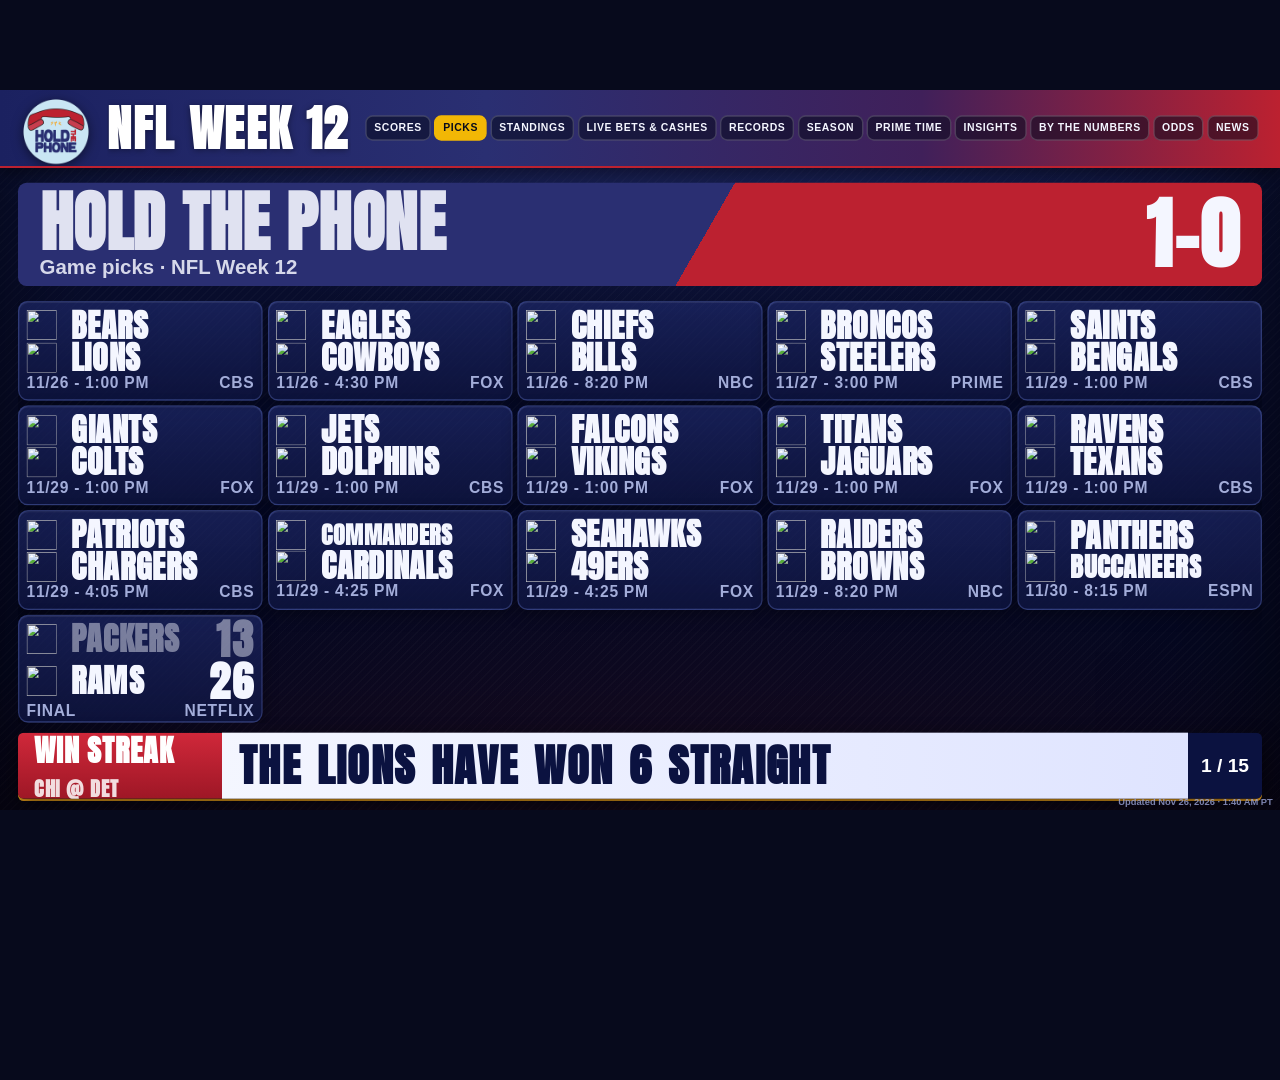
==== commit f4b4f6e3: "Update board + bot + graphics Thu Nov 26 1:40 AM Co-Authored-By: Claude Opus 5.5 <noreply@anthropic." ====
--- a/board/index.html
+++ b/board/index.html
@@ -388,8 +388,8 @@
     </section>
   </main>
 </div>
-<script>window.SNAP = {"/api/scores":[{"id":"401873081","date":"2026-11-26T18:00Z","state":"pre","detail":"11/26 - 1:00 PM EST","possession":null,"down":"","redzone":false,"last":"","broadcast":"CBS","away":{"abbr":"CHI","name":"Bears","id":"3","score":"0","color":"#0b1c3a","logo":"https://a.espncdn.com/i/teamlogos/nfl/500-dark/scoreboard/chi.png","record":"8-2"},"home":{"abbr":"DET","name":"Lions","id":"8","score":"0","color":"#0076b6","logo":"https://a.espncdn.com/i/teamlogos/nfl/500-dark/scoreboard/det.png","record":"8-2"}},{"id":"401873080","date":"2026-11-26T21:30Z","state":"pre","detail":"11/26 - 4:30 PM EST","possession":null,"down":"","redzone":false,"last":"","broadcast":"Fox","away":{"abbr":"PHI","name":"Eagles","id":"21","score":"0","color":"#06424d","logo":"https://a.espncdn.com/i/teamlogos/nfl/500-dark/scoreboard/phi.png","record":"3-7"},"home":{"abbr":"DAL","name":"Cowboys","id":"6","score":"0","color":"#002a5c","logo":"https://a.espncdn.com/i/teamlogos/nfl/500-dark/scoreboard/dal.png","record":"5-6"}},{"id":"401873082","date":"2026-11-27T01:20Z","state":"pre","detail":"11/26 - 8:20 PM EST","possession":null,"down":"","redzone":false,"last":"","broadcast":"NBC","away":{"abbr":"KC","name":"Chiefs","id":"12","score":"0","color":"#e31837","logo":"https://a.espncdn.com/i/teamlogos/nfl/500-dark/scoreboard/kc.png","record":"8-2"},"home":{"abbr":"BUF","name":"Bills","id":"2","score":"0","color":"#00338d","logo":"https://a.espncdn.com/i/teamlogos/nfl/500-dark/scoreboard/buf.png","record":"9-1"}},{"id":"401873083","date":"2026-11-27T20:00Z","state":"pre","detail":"11/27 - 3:00 PM EST","possession":null,"down":"","redzone":false,"last":"","broadcast":"Prime Video","away":{"abbr":"DEN","name":"Broncos","id":"7","score":"0","color":"#0a2343","logo":"https://a.espncdn.com/i/teamlogos/nfl/500-dark/scoreboard/den.png","record":"8-2"},"home":{"abbr":"PIT","name":"Steelers","id":"23","score":"0","color":"#000000","logo":"https://a.espncdn.com/i/teamlogos/nfl/500-dark/scoreboard/pit.png","record":"6-4"}},{"id":"401873087","date":"2026-11-29T18:00Z","state":"pre","detail":"11/29 - 1:00 PM EST","possession":null,"down":"","redzone":false,"last":"","broadcast":"CBS","away":{"abbr":"NO","name":"Saints","id":"18","score":"0","color":"#d3bc8d","logo":"https://a.espncdn.com/i/teamlogos/nfl/500-dark/scoreboard/no.png","record":"3-7"},"home":{"abbr":"CIN","name":"Bengals","id":"4","score":"0","color":"#fb4f14","logo":"https://a.espncdn.com/i/teamlogos/nfl/500-dark/scoreboard/cin.png","record":"7-3"}},{"id":"401873088","date":"2026-11-29T18:00Z","state":"pre","detail":"11/29 - 1:00 PM EST","possession":null,"down":"","redzone":false,"last":"","broadcast":"Fox","away":{"abbr":"NYG","name":"Giants","id":"19","score":"0","color":"#003c7f","logo":"https://a.espncdn.com/i/teamlogos/nfl/500-dark/scoreboard/nyg.png","record":"6-3-1"},"home":{"abbr":"IND","name":"Colts","id":"11","score":"0","color":"#003b75","logo":"https://a.espncdn.com/i/teamlogos/nfl/500-dark/scoreboard/ind.png","record":"3-8"}},{"id":"401873089","date":"2026-11-29T18:00Z","state":"pre","detail":"11/29 - 1:00 PM EST","possession":null,"down":"","redzone":false,"last":"","broadcast":"CBS","away":{"abbr":"NYJ","name":"Jets","id":"20","score":"0","color":"#115740","logo":"https://a.espncdn.com/i/teamlogos/nfl/500-dark/scoreboard/nyj.png","record":"3-8"},"home":{"abbr":"MIA","name":"Dolphins","id":"15","score":"0","color":"#008e97","logo":"https://a.espncdn.com/i/teamlogos/nfl/500-dark/scoreboard/mia.png","record":"1-9"}},{"id":"401873084","date":"2026-11-29T18:00Z","state":"pre","detail":"11/29 - 1:00 PM EST","possession":null,"down":"","redzone":false,"last":"","broadcast":"Fox","away":{"abbr":"ATL","name":"Falcons","id":"1","score":"0","color":"#a71930","logo":"https://a.espncdn.com/i/teamlogos/nfl/500-dark/scoreboard/atl.png","record":"3-7"},"home":{"abbr":"MIN","name":"Vikings","id":"16","score":"0","color":"#4f2683","logo":"https://a.espncdn.com/i/teamlogos/nfl/500-dark/scoreboard/min.png","record":"7-3"}},{"id":"401873090","date":"2026-11-29T18:00Z","state":"pre","detail":"11/29 - 1:00 PM EST","possession":null,"down":"","redzone":false,"last":"","broadcast":"Fox","away":{"abbr":"TEN","name":"Titans","id":"10","score":"0","color":"#4495d2","logo":"https://a.espncdn.com/i/teamlogos/nfl/500-dark/scoreboard/ten.png","record":"1-9"},"home":{"abbr":"JAX","name":"Jaguars","id":"30","score":"0","color":"#007487","logo":"https://a.espncdn.com/i/teamlogos/nfl/500-dark/scoreboard/jax.png","record":"7-3"}},{"id":"401873085","date":"2026-11-29T18:00Z","state":"pre","detail":"11/29 - 1:00 PM EST","possession":null,"down":"","redzone":false,"last":"","broadcast":"CBS","away":{"abbr":"BAL","name":"Ravens","id":"33","score":"0","color":"#29126f","logo":"https://a.espncdn.com/i/teamlogos/nfl/500-dark/scoreboard/bal.png","record":"4-7"},"home":{"abbr":"HOU","name":"Texans","id":"34","score":"0","color":"#021018","logo":"https://a.espncdn.com/i/teamlogos/nfl/500-dark/scoreboard/hou.png","record":"4-6"}},{"id":"401873093","date":"2026-11-29T21:05Z","state":"pre","detail":"11/29 - 4:05 PM EST","possession":null,"down":"","redzone":false,"last":"","broadcast":"CBS","away":{"abbr":"NE","name":"Patriots","id":"17","score":"0","color":"#002a5c","logo":"https://a.espncdn.com/i/teamlogos/nfl/500-dark/scoreboard/ne.png","record":"5-5"},"home":{"abbr":"LAC","name":"Chargers","id":"24","score":"0","color":"#0080c6","logo":"https://a.espncdn.com/i/teamlogos/nfl/500-dark/scoreboard/lac.png","record":"1-9"}},{"id":"401873092","date":"2026-11-29T21:25Z","state":"pre","detail":"11/29 - 4:25 PM EST","possession":null,"down":"","redzone":false,"last":"","broadcast":"Fox","away":{"abbr":"WSH","name":"Commanders","id":"28","score":"0","color":"#5a1414","logo":"https://a.espncdn.com/i/teamlogos/nfl/500-dark/scoreboard/wsh.png","record":"4-5-1"},"home":{"abbr":"ARI","name":"Cardinals","id":"22","score":"0","color":"#a40227","logo":"https://a.espncdn.com/i/teamlogos/nfl/500-dark/scoreboard/ari.png","record":"3-8"}},{"id":"401873091","date":"2026-11-29T21:25Z","state":"pre","detail":"11/29 - 4:25 PM EST","possession":null,"down":"","redzone":false,"last":"","broadcast":"Fox","away":{"abbr":"SEA","name":"Seahawks","id":"26","score":"0","color":"#002a5c","logo":"https://a.espncdn.com/i/teamlogos/nfl/500-dark/scoreboard/sea.png","record":"6-4"},"home":{"abbr":"SF","name":"49ers","id":"25","score":"0","color":"#aa0000","logo":"https://a.espncdn.com/i/teamlogos/nfl/500-dark/scoreboard/sf.png","record":"9-1"}},{"id":"401873086","date":"2026-11-30T01:20Z","state":"pre","detail":"11/29 - 8:20 PM EST","possession":null,"down":"","redzone":false,"last":"","broadcast":"NBC","away":{"abbr":"LV","name":"Raiders","id":"13","score":"0","color":"#000000","logo":"https://a.espncdn.com/i/teamlogos/nfl/500-dark/scoreboard/lv.png","record":"4-7"},"home":{"abbr":"CLE","name":"Browns","id":"5","score":"0","color":"#472a08","logo":"https://a.espncdn.com/i/teamlogos/nfl/500-dark/scoreboard/cle.png","record":"6-4"}},{"id":"401873094","date":"2026-12-01T01:15Z","state":"pre","detail":"11/30 - 8:15 PM EST","possession":null,"down":"","redzone":false,"last":"","broadcast":"ESPN","away":{"abbr":"CAR","name":"Panthers","id":"29","score":"0","color":"#0085ca","logo":"https://a.espncdn.com/i/teamlogos/nfl/500-dark/scoreboard/car.png","record":"5-5"},"home":{"abbr":"TB","name":"Buccaneers","id":"27","score":"0","color":"#bd1c36","logo":"https://a.espncdn.com/i/teamlogos/nfl/500-dark/scoreboard/tb.png","record":"3-7"}},{"id":"401873079","date":"2026-11-26T01:00Z","state":"post","detail":"Final","possession":null,"down":"","redzone":false,"last":"","broadcast":"Netflix","away":{"abbr":"GB","name":"Packers","id":"9","score":"13","color":"#204e32","logo":"https://a.espncdn.com/i/teamlogos/nfl/500-dark/scoreboard/gb.png","record":"6-5"},"home":{"abbr":"LAR","name":"Rams","id":"14","score":"26","color":"#003594","logo":"https://a.espncdn.com/i/teamlogos/nfl/500-dark/scoreboard/lar.png","record":"7-4"}}],"/api/picks":{"show":{"name":"Best Bets Monday Night Football Commanders-Bengals","show":"Monday Night","week":"11","nflweek":"12","date":"2026-11-23"},"tickets":[{"ticket":"6:54|Show|Game Pick|Commanders","time":"6:54","source":"Show","bet":"Game Pick","pick":"Commanders","payout":"","who":"HTP","legs":[{"time":"6:54","source":"Show","bet":"Game Pick","payout":"","pick":"Commanders","game":"WAS @ CIN","market":"Spread","line":"+6","odds":"","result":"Win","who":"HTP","ticket":"6:54|Show|Game Pick|Commanders"}],"won":1,"lost":0,"push":0,"status":"CASHED"},{"ticket":"13:27|Show|Same Game Parlay","time":"13:27","source":"Show","bet":"Same Game Parlay","pick":"Chase","payout":"+400","who":"HTP","legs":[{"time":"13:27","source":"Show","bet":"Same Game Parlay","payout":"+400","pick":"Chase","game":"WAS @ CIN","market":"75+ receiving yards","line":"","odds":"","result":"Pending","who":"HTP","ticket":"13:27|Show|Same Game Parlay"},{"time":"13:27","source":"Show","bet":"Same Game Parlay","payout":"+400","pick":"Jaden Daniels","game":"WAS @ CIN","market":"25+ rushing yards","line":"","odds":"","result":"Pending","who":"HTP","ticket":"13:27|Show|Same Game Parlay"},{"time":"13:27","source":"Show","bet":"Same Game Parlay","payout":"+400","pick":"Stefon Diggs","game":"WAS @ CIN","market":"50+ receiving yards","line":"","odds":"","result":"Pending","who":"HTP","ticket":"13:27|Show|Same Game Parlay"},{"time":"13:27","source":"Show","bet":"Same Game Parlay","payout":"+400","pick":"Chase Brown","game":"WAS @ CIN","market":"Anytime TD","line":"","odds":"","result":"Pending","who":"HTP","ticket":"13:27|Show|Same Game Parlay"}],"won":0,"lost":0,"push":0,"status":"OPEN"},{"ticket":"15:52|Show|Player Prop","time":"15:52","source":"Show","bet":"Player Prop","pick":"Chig Okonkwo","payout":"","who":"HTP","legs":[{"time":"15:52","source":"Show","bet":"Player Prop","payout":"","pick":"Chig Okonkwo","game":"WAS @ CIN","market":"Anytime TD","line":"","odds":"","result":"Pending","who":"HTP","ticket":"15:52|Show|Player Prop"}],"won":0,"lost":0,"push":0,"status":"OPEN"},{"ticket":"16:36|Show|Player Prop","time":"16:36","source":"Show","bet":"Player Prop","pick":"Jaden Daniels","payout":"","who":"HTP","legs":[{"time":"16:36","source":"Show","bet":"Player Prop","payout":"","pick":"Jaden Daniels","game":"WAS @ CIN","market":"Anytime TD","line":"","odds":"","result":"Pending","who":"HTP","ticket":"16:36|Show|Player Prop"}],"won":0,"lost":0,"push":0,"status":"OPEN"},{"ticket":"18:28|Show|Player Prop","time":"18:28","source":"Show","bet":"Player Prop","pick":"Mike Kosicki","payout":"","who":"HTP","legs":[{"time":"18:28","source":"Show","bet":"Player Prop","payout":"","pick":"Mike Kosicki","game":"WAS @ CIN","market":"First TD","line":"","odds":"","result":"Pending","who":"HTP","ticket":"18:28|Show|Player Prop"}],"won":0,"lost":0,"push":0,"status":"OPEN"},{"ticket":"19:50|Show|Player Prop","time":"19:50","source":"Show","bet":"Player Prop","pick":"Chase","payout":"","who":"HTP","legs":[{"time":"19:50","source":"Show","bet":"Player Prop","payout":"","pick":"Chase","game":"WAS @ CIN","market":"100+ receiving yards","line":"","odds":"","result":"Pending","who":"HTP","ticket":"19:50|Show|Player Prop"}],"won":0,"lost":0,"push":0,"status":"OPEN"}],"who":[{"who":"HTP","label":"Hold The Phone","won":1,"lost":0,"pending":8,"game":"1-0","tickets":6,"cashed":1},{"who":"Gavin","label":"Gavin","won":0,"lost":0,"pending":0,"game":"0-0","tickets":0,"cashed":0},{"who":"Danny","label":"Danny","won":0,"lost":0,"pending":0,"game":"0-0","tickets":0,"cashed":0},{"who":"Loops","label":"Loops","won":0,"lost":0,"pending":0,"game":"0-0","tickets":0,"cashed":0},{"who":"Team","label":"Team","won":0,"lost":0,"pending":0,"game":"0-0","tickets":0,"cashed":0},{"who":"Caller","label":"Callers","won":0,"lost":0,"pending":0,"game":"0-0","tickets":0,"cashed":0}]},"/api/season":{"who":[{"who":"HTP","label":"Hold The Phone","won":73,"lost":69,"game":"73-69","tickets":268,"cashed":105,"pending":41},{"who":"Gavin","label":"Gavin","won":0,"lost":0,"game":"0-0","tickets":53,"cashed":20,"pending":3},{"who":"Danny","label":"Danny","won":0,"lost":0,"game":"0-0","tickets":21,"cashed":3,"pending":5},{"who":"Loops","label":"Loops","won":0,"lost":0,"game":"0-0","tickets":22,"cashed":4,"pending":2},{"who":"Team","label":"Team","won":0,"lost":0,"game":"0-0","tickets":5,"cashed":0,"pending":0}],"types":[{"type":"SUNDAY","label":"Sunday Best Bets","won":28,"lost":26,"game":"28-26","tickets":124,"cashed":57,"pending":5},{"type":"MNF","label":"Monday Night","won":5,"lost":6,"game":"5-6","tickets":59,"cashed":13,"pending":16},{"type":"TNF","label":"Thursday Night","won":7,"lost":5,"game":"7-5","tickets":76,"cashed":19,"pending":8},{"type":"CFB","label":"College Football","won":33,"lost":32,"game":"33-32","tickets":113,"cashed":43,"pending":23}],"ladder":{"bank":40,"climbed":2,"legs_hit":12,"legs":17,"last":{"day":"Day 4","hits":[],"legs":3,"pending":3}},"hits":[{"label":"Patrick Mahomes","bet":"First TD Scorer","price":"+3000","type":"MNF"},{"label":"George Holani","bet":"First TD Scorer","price":"+1200","type":"TNF"},{"label":"6 Leg Parlay","bet":"6 Leg Parlay","price":"+1000","type":"SUNDAY"},{"label":"6 Leg Parlay","bet":"6 Leg Parlay","price":"+930","type":"SUNDAY"},{"label":"Christian Watson","bet":"First TD Scorer","price":"+750","type":"TNF"},{"label":"George Kittle","bet":"First TD Scorer","price":"+675","type":"MNF"},{"label":"4-Leg Same Game Parlay","bet":"Same Game Parlay","price":"+525","type":"TNF"},{"label":"4-Leg Same Game Parlay","bet":"Same Game Parlay","price":"+450","type":"TNF"},{"label":"4-Leg Parlay","bet":"Parlay","price":"+340","type":"SUNDAY"},{"label":"3-Leg Same Game Parlay","bet":"Same Game Parlay","price":"+290","type":"MNF"},{"label":"4-Leg Same Game Parlay","bet":"Same Game Parlay","price":"+250","type":"MNF"},{"label":"4-Leg Same Game Parlay","bet":"Same Game Parlay","price":"+230","type":"MNF"},{"label":"4-Leg Same Game Parlay","bet":"Same Game Parlay","price":"+220","type":"TNF"},{"label":"Amon-Ra St. Brown","bet":"$500 TD Scorer","price":"+105","type":"SUNDAY"},{"label":"Justice Hill Over 2.5","bet":"Player Prop","price":"+100","type":"TNF"},{"label":"Josh Allen","bet":"First TD Scorer","price":"","type":"TNF"},{"label":"Darnell Washington Over 16.5","bet":"Player Prop","price":"","type":"TNF"},{"label":"KC Concepcion Over 3.5","bet":"Player Prop","price":"","type":"TNF"},{"label":"Parker Washington","bet":"$500 TD Scorer","price":"","type":"TNF"},{"label":"Tucker Kraft","bet":"Anytime TD","price":"","type":"TNF"},{"label":"Rams / Cowboys","bet":"Parlay","price":"","type":"SUNDAY"},{"label":"Packers +9.5 / Seahawks -2.5","bet":"Teaser","price":"","type":"SUNDAY"},{"label":"Trey McBride","bet":"$500 TD Scorer","price":"","type":"SUNDAY"},{"label":"Jahmyr Gibbs","bet":"Anytime TD","price":"","type":"SUNDAY"},{"label":"Christian McCaffrey","bet":"Anytime TD","price":"","type":"SUNDAY"},{"label":"Jaxon Smith-Njigba","bet":"Anytime TD","price":"","type":"SUNDAY"},{"label":"Derrick Henry","bet":"Anytime TD","price":"","type":"SUNDAY"},{"label":"Josh Allen","bet":"Anytime TD","price":"","type":"SUNDAY"},{"label":"Puka Nacua","bet":"$500 TD Scorer","price":"","type":"SUNDAY"},{"label":"Matthew Golden 1+ TD","bet":"Anytime TD","price":"","type":"TNF"},{"label":"Patrick Mahomes Over 14.5","bet":"Player Prop","price":"","type":"MNF"},{"label":"Jaxson Dart 50+","bet":"Player Prop","price":"","type":"SUNDAY"},{"label":"Josh Allen","bet":"Anytime TD","price":"","type":"SUNDAY"},{"label":"Derrick Henry","bet":"Anytime TD","price":"","type":"SUNDAY"},{"label":"Amon-Ra St. Brown","bet":"Anytime TD","price":"","type":"SUNDAY"},{"label":"Omarion Hampton","bet":"Anytime TD","price":"","type":"SUNDAY"},{"label":"Juwan Johnson Over 38.5","bet":"Player Prop","price":"","type":"MNF"},{"label":"Texas / South Carolina","bet":"Parlay","price":"","type":"CFB"},{"label":"Jonathan Taylor","bet":"Anytime TD","price":"","type":"SUNDAY"},{"label":"Kenneth Walker III","bet":"Anytime TD","price":"","type":"SUNDAY"},{"label":"James Cook III","bet":"Anytime TD","price":"","type":"SUNDAY"},{"label":"Christian McCaffrey","bet":"Anytime TD","price":"","type":"SUNDAY"},{"label":"Stefon Diggs Over 42.5","bet":"Player Prop","price":"","type":"MNF"},{"label":"Puka Nacua","bet":"$500 TD Scorer","price":"","type":"SUNDAY"},{"label":"Kenneth Walker III / Jahmyr Gibbs","bet":"Parlay","price":"","type":"SUNDAY"},{"label":"LaNorris Sellers to throw an interception 1+","bet":"Player Prop","price":"","type":"CFB"},{"label":"Garrett Wilson 1+ TD","bet":"$500 TD Scorer","price":"","type":"SUNDAY"}],"primetime":{"won":12,"lost":11,"game":"12-11","tickets":135,"cashed":32,"pending":24,"hits":[{"label":"Patrick Mahomes","bet":"First TD Scorer","price":"+3000","type":"MNF"},{"label":"George Holani","bet":"First TD Scorer","price":"+1200","type":"TNF"},{"label":"Christian Watson","bet":"First TD Scorer","price":"+750","type":"TNF"},{"label":"George Kittle","bet":"First TD Scorer","price":"+675","type":"MNF"},{"label":"4-Leg Same Game Parlay","bet":"Same Game Parlay","price":"+525","type":"TNF"},{"label":"4-Leg Same Game Parlay","bet":"Same Game Parlay","price":"+450","type":"TNF"}]},"extras":{"weeks":[{"week":0,"won":7,"lost":6},{"week":1,"won":7,"lost":5},{"week":2,"won":4,"lost":8},{"week":3,"won":7,"lost":5},{"week":4,"won":6,"lost":6},{"week":5,"won":5,"lost":8},{"week":6,"won":8,"lost":3},{"week":7,"won":9,"lost":3},{"week":8,"won":8,"lost":5},{"week":9,"won":2,"lost":10},{"week":10,"won":5,"lost":6},{"week":11,"won":5,"lost":4}],"hot":{"weeks":1,"won":5,"lost":4},"dogs":{"won":38,"lost":28},"dogs3":{"won":32,"lost":26},"biggest":{"label":"Patrick Mahomes","bet":"First TD Scorer","price":"+3000","type":"MNF"}},"episodes":68,"won":73,"lost":69,"game":"73-69","tickets":372,"cashed":132,"pending":52},"/api/odds":[{"start":"2026-11-26T18:00:00Z","kickoff":"THU 1:00 PM ET","live":false,"away":{"name":"Bears","abbr":"CHI","logo":"https://a.espncdn.com/i/teamlogos/nfl/500-dark/chi.png"},"home":{"name":"Lions","abbr":"DET","logo":"https://a.espncdn.com/i/teamlogos/nfl/500-dark/det.png"},"spread":["-1","+1"],"total":"56","ml":["-120","+100"]},{"start":"2026-11-26T21:30:00Z","kickoff":"THU 4:30 PM ET","live":false,"away":{"name":"Eagles","abbr":"PHI","logo":"https://a.espncdn.com/i/teamlogos/nfl/500-dark/phi.png"},"home":{"name":"Cowboys","abbr":"DAL","logo":"https://a.espncdn.com/i/teamlogos/nfl/500-dark/dal.png"},"spread":["+8.5","-8.5"],"total":"48","ml":["+375","-475"]},{"start":"2026-11-27T01:20:00Z","kickoff":"THU 8:20 PM ET","live":false,"away":{"name":"Chiefs","abbr":"KC","logo":"https://a.espncdn.com/i/teamlogos/nfl/500-dark/kc.png"},"home":{"name":"Bills","abbr":"BUF","logo":"https://a.espncdn.com/i/teamlogos/nfl/500-dark/buf.png"},"spread":["+3","-3"],"total":"45.5","ml":["+130","-155"]},{"start":"2026-11-27T20:00:00Z","kickoff":"FRI 3:00 PM ET","live":false,"away":{"name":"Broncos","abbr":"DEN","logo":"https://a.espncdn.com/i/teamlogos/nfl/500-dark/den.png"},"home":{"name":"Steelers","abbr":"PIT","logo":"https://a.espncdn.com/i/teamlogos/nfl/500-dark/pit.png"},"spread":["-4","+4"],"total":"36.5","ml":["-210","+175"]},{"start":"2026-11-29T18:00:00Z","kickoff":"SUN 1:00 PM ET","live":false,"away":{"name":"Falcons","abbr":"ATL","logo":"https://a.espncdn.com/i/teamlogos/nfl/500-dark/atl.png"},"home":{"name":"Vikings","abbr":"MIN","logo":"https://a.espncdn.com/i/teamlogos/nfl/500-dark/min.png"},"spread":["+7","-7"],"total":"41.5","ml":["+260","-325"]},{"start":"2026-11-29T18:00:00Z","kickoff":"SUN 1:00 PM ET","live":false,"away":{"name":"Ravens","abbr":"BAL","logo":"https://a.espncdn.com/i/teamlogos/nfl/500-dark/bal.png"},"home":{"name":"Texans","abbr":"HOU","logo":"https://a.espncdn.com/i/teamlogos/nfl/500-dark/hou.png"},"spread":["+6.5","-6.5"],"total":"47.5","ml":["+250","-300"]},{"start":"2026-11-29T18:00:00Z","kickoff":"SUN 1:00 PM ET","live":false,"away":{"name":"Saints","abbr":"NO","logo":"https://a.espncdn.com/i/teamlogos/nfl/500-dark/no.png"},"home":{"name":"Bengals","abbr":"CIN","logo":"https://a.espncdn.com/i/teamlogos/nfl/500-dark/cin.png"},"spread":["+9.5","-9.5"],"total":"49.5","ml":["+425","-550"]},{"start":"2026-11-29T18:00:00Z","kickoff":"SUN 1:00 PM ET","live":false,"away":{"name":"Giants","abbr":"NYG","logo":"https://a.espncdn.com/i/teamlogos/nfl/500-dark/nyg.png"},"home":{"name":"Colts","abbr":"IND","logo":"https://a.espncdn.com/i/teamlogos/nfl/500-dark/ind.png"},"spread":["-6","+6"],"total":"41.5","ml":["-285","+230"]},{"start":"2026-11-29T18:00:00Z","kickoff":"SUN 1:00 PM ET","live":false,"away":{"name":"Jets","abbr":"NYJ","logo":"https://a.espncdn.com/i/teamlogos/nfl/500-dark/nyj.png"},"home":{"name":"Dolphins","abbr":"MIA","logo":"https://a.espncdn.com/i/teamlogos/nfl/500-dark/mia.png"},"spread":["-4.5","+4.5"],"total":"40.5","ml":["-235","+190"]},{"start":"2026-11-29T18:00:00Z","kickoff":"SUN 1:00 PM ET","live":false,"away":{"name":"Titans","abbr":"TEN","logo":"https://a.espncdn.com/i/teamlogos/nfl/500-dark/ten.png"},"home":{"name":"Jaguars","abbr":"JAX","logo":"https://a.espncdn.com/i/teamlogos/nfl/500-dark/jax.png"},"spread":["+14.5","-14.5"],"total":"49","ml":["+750","-1100"]},{"start":"2026-11-29T21:05:00Z","kickoff":"SUN 4:05 PM ET","live":false,"away":{"name":"Patriots","abbr":"NE","logo":"https://a.espncdn.com/i/teamlogos/nfl/500-dark/ne.png"},"home":{"name":"Chargers","abbr":"LAC","logo":"https://a.espncdn.com/i/teamlogos/nfl/500-dark/lac.png"},"spread":["-1","+1"],"total":"35.5","ml":["-118","-102"]},{"start":"2026-11-29T21:25:00Z","kickoff":"SUN 4:25 PM ET","live":false,"away":{"name":"Seahawks","abbr":"SEA","logo":"https://a.espncdn.com/i/teamlogos/nfl/500-dark/sea.png"},"home":{"name":"49ers","abbr":"SF","logo":"https://a.espncdn.com/i/teamlogos/nfl/500-dark/sf.png"},"spread":["+2.5","-2.5"],"total":"44.5","ml":["+120","-145"]},{"start":"2026-11-29T21:25:00Z","kickoff":"SUN 4:25 PM ET","live":false,"away":{"name":"Commanders","abbr":"WSH","logo":"https://a.espncdn.com/i/teamlogos/nfl/500-dark/wsh.png"},"home":{"name":"Cardinals","abbr":"ARI","logo":"https://a.espncdn.com/i/teamlogos/nfl/500-dark/ari.png"},"spread":["-7","+7"],"total":"41.5","ml":["-350","+275"]},{"start":"2026-11-30T01:20:00Z","kickoff":"SUN 8:20 PM ET","live":false,"away":{"name":"Raiders","abbr":"LV","logo":"https://a.espncdn.com/i/teamlogos/nfl/500-dark/lv.png"},"home":{"name":"Browns","abbr":"CLE","logo":"https://a.espncdn.com/i/teamlogos/nfl/500-dark/cle.png"},"spread":["+4.5","-4.5"],"total":"40","ml":["+195","-235"]},{"start":"2026-12-01T01:15:00Z","kickoff":"MON 8:15 PM ET","live":false,"away":{"name":"Panthers","abbr":"CAR","logo":"https://a.espncdn.com/i/teamlogos/nfl/500-dark/car.png"},"home":{"name":"Buccaneers","abbr":"TB","logo":"https://a.espncdn.com/i/teamlogos/nfl/500-dark/tb.png"},"spread":["+3","-3"],"total":"43.5","ml":["+135","-160"]}],"/api/news":[{"headline":"Packers' Parsons calls for accountability after Rams run wild","description":"\"That wasn't a championship attitude, competitiveness, drive,\" Micah Parsons said of Green Bay allowing the Rams to rush for a season-high 241 yards.","published":"2026-11-26T08:31:09Z","image":"https://a.espncdn.com/photo/2026/1126/r1751546_600x400_3-2.jpg"},{"headline":"Blake Corum leads Rams' dominant rushing attack in their 5th straight win, 26-13 over Packers","description":"\u2014 At some point, Blake Corum realized he should be getting weary while he ran the ball more times than anybody ever had during Sean McVay's 10 seasons in charge of the Los Angeles Rams.","published":"2026-11-26T05:49:32Z","image":"","matchup":[{"abbr":"GB","logo":"https://a.espncdn.com/i/teamlogos/nfl/500-dark/gb.png","color":"#204e32"},{"abbr":"LAR","logo":"https://a.espncdn.com/i/teamlogos/nfl/500-dark/lar.png","color":"#003594"}]},{"headline":"Rams take Packers' dinner in first Thanksgiving Eve game","description":"The night was full of interceptions and injuries with the Rams taking the W.","published":"2026-11-26T04:34:44Z","image":"https://a.espncdn.com/photo/2026/1126/r1751518_1296x729_16-9.jpg"},{"headline":"Rams vs. Packers: Week 12 NFL game highlights","description":"Our team reporters are set to keep you updated on all the biggest plays and highlights.","published":"2026-11-26T04:37:26Z","image":"https://a.espncdn.com/photo/2026/1126/r1751500_1296x729_16-9.jpg"},{"headline":"Rams' Kam Kinchens ejected as hit leaves Packers' Christian Watson concussed","description":"Rams safety Kam Kinchens was ejected for a hit along the sideline that left Packers wide receiver Christian Watson with a concussion Wednesday night.","published":"2026-11-26T06:56:07Z","image":"https://a.espncdn.com/photo/2026/1126/r1751489_600x600_1-1.jpg"},{"headline":"Buccaneers will need more from Baker Mayfield and struggling passing attack to beat the Panthers","description":"\u2014 The Tampa Bay Buccaneers didn't need much from Baker Mayfield to rout the Carolina Panthers last month.","published":"2026-11-26T02:24:54Z","image":"","matchup":[{"abbr":"CAR","logo":"https://a.espncdn.com/i/teamlogos/nfl/500-dark/car.png","color":"#0085ca"},{"abbr":"TB","logo":"https://a.espncdn.com/i/teamlogos/nfl/500-dark/tb.png","color":"#bd1c36"}]},{"headline":"Tony Romo takes job with sports gambling company co-founded by Jake Paul","description":"Former CBS NFL analyst Tony Romo has taken a job with Betr, with the company saying he will make predictions and engage with fans across platforms.","published":"2026-11-26T02:37:43Z","image":"https://a.espncdn.com/photo/2026/0730/r1695598_600x400_3-2.jpg"},{"headline":"Kirk Cousins makes his home debut in his second act with the Vikings, fittingly against the Falcons","description":"\u2014 When the Minnesota Vikings last played at home, a foundering offense heard it from the frustrated fans after each futile possession.","published":"2026-11-26T01:47:32Z","image":"","matchup":[{"abbr":"ATL","logo":"https://a.espncdn.com/i/teamlogos/nfl/500-dark/atl.png","color":"#a71930"},{"abbr":"MIN","logo":"https://a.espncdn.com/i/teamlogos/nfl/500-dark/min.png","color":"#4f2683"}]}],"/api/insights":{"cards":[{"game":"Chicago Bears @ Detroit Lions","kickoff":"THU 1:00 PM ET","live":false,"spread":["-1","+1"],"spread_prices":{"away":{"line":"-1","price":"-110"},"home":{"line":"+1","price":"-108"}},"total":"56","total_prices":{"over":{"line":"56","price":"-108"},"under":{"line":"56","price":"-110"}},"moneyline":["-120","+100"],"move":{"open":"-2.5","now":"-1"},"away":{"team":"Chicago Bears","abbr":"CHI","games":10,"record":"8-2","home":"5-1","road":"3-1","points_for":26.2,"points_against":19.7,"avg_margin":6.5,"avg_game_total":45.9,"last5":["@ ATL W 31-23","vs NE W 30-24","@ SEA W 34-17","vs TB W 27-24","vs NO W 21-13"],"vs_this_spread":{"line":-1.0,"would_have_covered":8,"pushed":0,"of":10},"vs_this_total":{"line":56.0,"over":1,"under":9,"of":10},"logo":"https://a.espncdn.com/i/teamlogos/nfl/500-dark/chi.png"},"home":{"team":"Detroit Lions","abbr":"DET","games":10,"record":"8-2","home":"6-0","road":"2-2","points_for":28.8,"points_against":22.0,"avg_margin":6.8,"avg_game_total":50.8,"last5":["vs GB W 20-17","vs MIN W 19-15","@ MIA W 19-9","vs NE W 35-10","vs TB W 31-21"],"vs_this_spread":{"line":1.0,"would_have_covered":8,"pushed":0,"of":10},"vs_this_total":{"line":56.0,"over":4,"under":6,"of":10},"logo":"https://a.espncdn.com/i/teamlogos/nfl/500-dark/det.png"},"pick":null,"facts":[{"tag":"WIN STREAK","text":"The Lions have won 6 straight"},{"tag":"WIN STREAK","text":"The Bears have won 5 straight"},{"tag":"VS THE NUMBER","text":"The Bears would have covered -1 in 8 of 10 games this season"},{"tag":"VS THE NUMBER","text":"The Lions would have covered +1 in 8 of 10 games this season"}]}],"focus":{"game":"Bears @ Lions","away":{"name":"Bears","abbr":"CHI","logo":"https://a.espncdn.com/i/teamlogos/nfl/500-dark/chi.png"},"home":{"name":"Lions","abbr":"DET","logo":"https://a.espncdn.com/i/teamlogos/nfl/500-dark/det.png"},"kickoff":"THU 1:00 PM ET","spread":["-1","+1"],"total":"56","ml":["-120","+100"],"night":"THURSDAY NIGHT"},"moves":[{"game":"Bears @ Lions","away":{"name":"Bears","abbr":"CHI","logo":"https://a.espncdn.com/i/teamlogos/nfl/500-dark/chi.png"},"home":{"name":"Lions","abbr":"DET","logo":"https://a.espncdn.com/i/teamlogos/nfl/500-dark/det.png"},"since":"2026-11-22T14:13","kickoff":"THU 1:00 PM ET","spread":{"open":"-2.5","now":"-1","pts":1.5,"toward":"Lions","fav":"Bears"},"total":{"open":"55.5","now":"56","dir":"UP"}}],"trends":[{"player":"Sione Vaki","team":"DET","stat":"REC YDS","side":"OVER","line":1.5,"hits":8,"of":10,"price":"-120","avg":8.8,"game":"Chicago Bears @ Detroit Lions","headshot":"https://a.espncdn.com/i/headshots/nfl/players/full/4912274.png"},{"player":"Sione Vaki","team":"DET","stat":"REC","side":"OVER","line":0.5,"hits":8,"of":10,"price":"-140","avg":0.9,"game":"Chicago Bears @ Detroit Lions","headshot":"https://a.espncdn.com/i/headshots/nfl/players/full/4912274.png"},{"player":"Kyle Monangai","team":"CHI","stat":"REC","side":"OVER","line":0.5,"hits":8,"of":10,"price":"-190","avg":1.7,"game":"Chicago Bears @ Detroit Lions","headshot":"https://a.espncdn.com/i/headshots/nfl/players/full/4608686.png"},{"player":"Zavion Thomas","team":"CHI","stat":"REC","side":"UNDER","line":1.5,"hits":8,"of":10,"price":"-200","avg":0.9,"game":"Chicago Bears @ Detroit Lions","headshot":"https://a.espncdn.com/i/headshots/nfl/players/full/4869748.png"}],"updated":"1:25 AM"},"/api/dayfacts":[{"tag":"WIN STREAK","text":"The Lions have won 6 straight","game":"CHI @ DET","kickoff":"THU 1:00 PM ET","pick":null},{"tag":"VS THE NUMBER","text":"The Cowboys would have covered -8.5 in 3 of 11 games this season","game":"PHI @ DAL","kickoff":"THU 4:30 PM ET","pick":null},{"tag":"WIN STREAK","text":"The Bills have won 6 straight","game":"KC @ BUF","kickoff":"THU 8:20 PM ET","pick":null},{"tag":"WIN STREAK","text":"The Broncos have won 6 straight","game":"DEN @ PIT","kickoff":"FRI 3:00 PM ET","pick":null},{"tag":"LOSS STREAK","text":"The Falcons have lost 3 straight","game":"ATL @ MIN","kickoff":"SUN 1:00 PM ET","pick":null},{"tag":"LOSS STREAK","text":"The Ravens have lost 6 straight","game":"BAL @ HOU","kickoff":"SUN 1:00 PM ET","pick":null},{"tag":"LOSS STREAK","text":"The Saints have lost 2 straight","game":"NO @ CIN","kickoff":"SUN 1:00 PM ET","pick":null},{"tag":"VS THE NUMBER","text":"The Giants would have covered -6 in 3 of 10 games this season","game":"NYG @ IND","kickoff":"SUN 1:00 PM ET","pick":null},{"tag":"OFFENSE","text":"The Cowboys have scored 30+ in 3 of their last 4","game":"PHI @ DAL","kickoff":"THU 4:30 PM ET","pick":null},{"tag":"VS THE NUMBER","text":"The Falcons would have covered +7 in 3 of 10 games this season","game":"ATL @ MIN","kickoff":"SUN 1:00 PM ET","pick":null},{"tag":"OFFENSE","text":"The Giants have scored 21+ in 3 of their last 4","game":"NYG @ IND","kickoff":"SUN 1:00 PM ET","pick":null},{"tag":"DEFENSE","text":"The Ravens have allowed 30+ in 3 of their last 4","game":"BAL @ HOU","kickoff":"SUN 1:00 PM ET","pick":null},{"tag":"DEFENSE","text":"The Saints have allowed 23 or fewer in 4 of their last 4","game":"NO @ CIN","kickoff":"SUN 1:00 PM ET","pick":null},{"tag":"OFFENSE","text":"The Titans have scored 24+ in 3 of their last 4","game":"TEN @ JAX","kickoff":"SUN 1:00 PM ET","pick":null},{"tag":"TOTAL","text":"Patriots and Chargers games have gone over 35.5 in 16 of 20","game":"NE @ LAC","kickoff":"SUN 4:05 PM ET","pick":null}],"/api/live":{"sunday":"2026-11-29","live":[],"cashed":[],"upcoming":5,"lost":0,"total":5,"best_sunday":"2026-11-22","best":[{"show":"Early Week Leans","who":"HTP","bet":"Parlay","payout":"","legs":[{"pick":"Broncos","bet":"Spread -5.5","detail":"DEN 38 LV 24"},{"pick":"Bears","bet":"Spread -3","detail":"CHI 21 NO 13"},{"pick":"Chiefs","bet":"Spread -6.5","detail":"KC 34 ARI 7"}]},{"show":"College Football","who":"HTP","bet":"Game Pick","payout":"","legs":[{"pick":"Nebraska","bet":"Spread +3.5","detail":"NEB 31 OSU 28"}]},{"show":"College Football","who":"HTP","bet":"Game Pick","payout":"","legs":[{"pick":"Tennessee","bet":"ML","detail":"TENN 27 LSU 13"}]},{"show":"College Football","who":"HTP","bet":"Game Pick","payout":"","legs":[{"pick":"Michigan","bet":"Spread +3.5","detail":"MICH 18 UCLA 16"}]},{"show":"Monday Night","who":"HTP","bet":"Game Pick","payout":"","legs":[{"pick":"Commanders","bet":"Spread +6","detail":"WSH 22 CIN 20"}]},{"show":"Sunday Best Bets","who":"HTP","bet":"Game Pick","payout":"","legs":[{"pick":"Chiefs","bet":"Spread -16.5","detail":"KC 34 ARI 7"}]},{"show":"Sunday Livestream","who":"HTP","bet":"Game Pick","payout":"","legs":[{"pick":"Cowboys","bet":"ML","detail":"DAL 51 TEN 30"}]},{"show":"Sunday Livestream","who":"HTP","bet":"Game Pick","payout":"","legs":[{"pick":"Broncos","bet":"ML","detail":"DEN 38 LV 24"}]},{"show":"Sunday Livestream","who":"HTP","bet":"Game Pick","payout":"","legs":[{"pick":"Titans","bet":"Team Total Over 22.5","detail":"DAL 51 TEN 30 (30)"}]},{"show":"Early Week Leans","who":"HTP","bet":"Game Pick","payout":"","legs":[{"pick":"Ravens","bet":"Spread +2.5","detail":"CAR 35 BAL 33"}]},{"show":"Early Week Leans","who":"HTP","bet":"Game Pick","payout":"","legs":[{"pick":"Bills","bet":"Spread -16.5","detail":"BUF 26 MIA 9"}]},{"show":"Early Week Leans","who":"HTP","bet":"Game Pick","payout":"","legs":[{"pick":"Saints","bet":"Spread +12","detail":"CHI 21 NO 13"}]},{"show":"Early Week Leans","who":"HTP","bet":"Game Pick","payout":"","legs":[{"pick":"49ers","bet":"Spread -3","detail":"SF 35 MIN 10"}]},{"show":"Early Week Leans","who":"HTP","bet":"Game Pick","payout":"","legs":[{"pick":"Broncos","bet":"Spread -5.5","detail":"DEN 38 LV 24"}]},{"show":"Early Week Leans","who":"HTP","bet":"Game Pick","payout":"","legs":[{"pick":"Chiefs","bet":"Spread -6.5","detail":"KC 34 ARI 7"}]}]},"/api/standings":[{"conf":"AFC","divs":[{"name":"AFC East","teams":[{"abbr":"BUF","logo":"https://a.espncdn.com/i/teamlogos/nfl/500-dark/buf.png","rec":"9-1","pct":0.9,"strk":"W6","seed":1},{"abbr":"NE","logo":"https://a.espncdn.com/i/teamlogos/nfl/500-dark/ne.png","rec":"5-5","pct":0.5,"strk":"L2","seed":8},{"abbr":"NYJ","logo":"https://a.espncdn.com/i/teamlogos/nfl/500-dark/nyj.png","rec":"3-8","pct":0.273,"strk":"W1","seed":12},{"abbr":"MIA","logo":"https://a.espncdn.com/i/teamlogos/nfl/500-dark/mia.png","rec":"1-9","pct":0.1,"strk":"L4","seed":15}]},{"name":"AFC North","teams":[{"abbr":"CIN","logo":"https://a.espncdn.com/i/teamlogos/nfl/500-dark/cin.png","rec":"7-3","pct":0.7,"strk":"L1","seed":4},{"abbr":"CLE","logo":"https://a.espncdn.com/i/teamlogos/nfl/500-dark/cle.png","rec":"6-4","pct":0.6,"strk":"W1","seed":6},{"abbr":"PIT","logo":"https://a.espncdn.com/i/teamlogos/nfl/500-dark/pit.png","rec":"6-4","pct":0.6,"strk":"L2","seed":7},{"abbr":"BAL","logo":"https://a.espncdn.com/i/teamlogos/nfl/500-dark/bal.png","rec":"4-7","pct":0.364,"strk":"L6","seed":11}]},{"name":"AFC South","teams":[{"abbr":"JAX","logo":"https://a.espncdn.com/i/teamlogos/nfl/500-dark/jax.png","rec":"7-3","pct":0.7,"strk":"L1","seed":3},{"abbr":"HOU","logo":"https://a.espncdn.com/i/teamlogos/nfl/500-dark/hou.png","rec":"4-6","pct":0.4,"strk":"W1","seed":9},{"abbr":"IND","logo":"https://a.espncdn.com/i/teamlogos/nfl/500-dark/ind.png","rec":"3-8","pct":0.273,"strk":"L1","seed":13},{"abbr":"TEN","logo":"https://a.espncdn.com/i/teamlogos/nfl/500-dark/ten.png","rec":"1-9","pct":0.1,"strk":"L4","seed":16}]},{"name":"AFC West","teams":[{"abbr":"DEN","logo":"https://a.espncdn.com/i/teamlogos/nfl/500-dark/den.png","rec":"8-2","pct":0.8,"strk":"W6","seed":2},{"abbr":"KC","logo":"https://a.espncdn.com/i/teamlogos/nfl/500-dark/kc.png","rec":"8-2","pct":0.8,"strk":"W3","seed":5},{"abbr":"LV","logo":"https://a.espncdn.com/i/teamlogos/nfl/500-dark/lv.png","rec":"4-7","pct":0.364,"strk":"L3","seed":10},{"abbr":"LAC","logo":"https://a.espncdn.com/i/teamlogos/nfl/500-dark/lac.png","rec":"1-9","pct":0.1,"strk":"L1","seed":14}]}]},{"conf":"NFC","divs":[{"name":"NFC East","teams":[{"abbr":"NYG","logo":"https://a.espncdn.com/i/teamlogos/nfl/500-dark/nyg.png","rec":"6-3-1","pct":0.65,"strk":"W1","seed":3},{"abbr":"DAL","logo":"https://a.espncdn.com/i/teamlogos/nfl/500-dark/dal.png","rec":"5-6","pct":0.455,"strk":"W1","seed":10},{"abbr":"WSH","logo":"https://a.espncdn.com/i/teamlogos/nfl/500-dark/wsh.png","rec":"4-5-1","pct":0.45,"strk":"W2","seed":11},{"abbr":"PHI","logo":"https://a.espncdn.com/i/teamlogos/nfl/500-dark/phi.png","rec":"3-7","pct":0.3,"strk":"W1","seed":15}]},{"name":"NFC North","teams":[{"abbr":"DET","logo":"https://a.espncdn.com/i/teamlogos/nfl/500-dark/det.png","rec":"8-2","pct":0.8,"strk":"W6","seed":2},{"abbr":"CHI","logo":"https://a.espncdn.com/i/teamlogos/nfl/500-dark/chi.png","rec":"8-2","pct":0.8,"strk":"W5","seed":5},{"abbr":"MIN","logo":"https://a.espncdn.com/i/teamlogos/nfl/500-dark/min.png","rec":"7-3","pct":0.7,"strk":"L1","seed":6},{"abbr":"GB","logo":"https://a.espncdn.com/i/teamlogos/nfl/500-dark/gb.png","rec":"6-5","pct":0.545,"strk":"L2","seed":9}]},{"name":"NFC South","teams":[{"abbr":"CAR","logo":"https://a.espncdn.com/i/teamlogos/nfl/500-dark/car.png","rec":"5-5","pct":0.5,"strk":"W2","seed":4},{"abbr":"TB","logo":"https://a.espncdn.com/i/teamlogos/nfl/500-dark/tb.png","rec":"3-7","pct":0.3,"strk":"L2","seed":12},{"abbr":"ATL","logo":"https://a.espncdn.com/i/teamlogos/nfl/500-dark/atl.png","rec":"3-7","pct":0.3,"strk":"L3","seed":13},{"abbr":"NO","logo":"https://a.espncdn.com/i/teamlogos/nfl/500-dark/no.png","rec":"3-7","pct":0.3,"strk":"L2","seed":14}]},{"name":"NFC West","teams":[{"abbr":"SF","logo":"https://a.espncdn.com/i/teamlogos/nfl/500-dark/sf.png","rec":"9-1","pct":0.9,"strk":"W3","seed":1},{"abbr":"LAR","logo":"https://a.espncdn.com/i/teamlogos/nfl/500-dark/lar.png","rec":"7-4","pct":0.636,"strk":"W5","seed":7},{"abbr":"SEA","logo":"https://a.espncdn.com/i/teamlogos/nfl/500-dark/sea.png","rec":"6-4","pct":0.6,"strk":"W2","seed":8},{"abbr":"ARI","logo":"https://a.espncdn.com/i/teamlogos/nfl/500-dark/ari.png","rec":"3-8","pct":0.273,"strk":"L3","seed":16}]}]}],"/api/htpfacts":[{"tag":"HOLD THE PHONE","text":"Hold The Phone is 4-0 on Broncos game picks this season","w":4,"l":0,"label":"Broncos game picks","logo":"https://a.espncdn.com/i/teamlogos/nfl/500-dark/den.png"},{"tag":"HOLD THE PHONE","text":"Hold The Phone is 4-0 on Browns game picks this season","w":4,"l":0,"label":"Browns game picks","logo":"https://a.espncdn.com/i/teamlogos/nfl/500-dark/cle.png"},{"tag":"HOLD THE PHONE","text":"Hold The Phone is 3-0 on Bills game picks this season","w":3,"l":0,"label":"Bills game picks","logo":"https://a.espncdn.com/i/teamlogos/nfl/500-dark/buf.png"},{"tag":"HOLD THE PHONE","text":"Hold The Phone is 2-0 on 49ers game picks this season","w":2,"l":0,"label":"49ers game picks","logo":"https://a.espncdn.com/i/teamlogos/nfl/500-dark/sf.png"},{"tag":"HOLD THE PHONE","text":"Hold The Phone is 2-0 on Buccaneers game picks this season","w":2,"l":0,"label":"Buccaneers game picks","logo":"https://a.espncdn.com/i/teamlogos/nfl/500-dark/tb.png"},{"tag":"HOLD THE PHONE","text":"Hold The Phone is 2-1 on Chiefs game picks this season","w":2,"l":1,"label":"Chiefs game picks","logo":"https://a.espncdn.com/i/teamlogos/nfl/500-dark/kc.png"},{"tag":"HOLD THE PHONE","text":"Hold The Phone is 2-1 on Steelers game picks this season","w":2,"l":1,"label":"Steelers game picks","logo":"https://a.espncdn.com/i/teamlogos/nfl/500-dark/pit.png"},{"tag":"HOLD THE PHONE","text":"Hold The Phone is 2-1 on Jets game picks this season","w":2,"l":1,"label":"Jets game picks","logo":"https://a.espncdn.com/i/teamlogos/nfl/500-dark/nyj.png"}],"/api/cash":[]};</script>
-<style>#webnav{margin-left:auto;flex-shrink:0;display:flex;gap:5.4px}header .logo{white-space:nowrap;flex-shrink:0}.wrap{grid-template-columns:minmax(0,1fr)!important}header,main{min-width:0}.hdr-mid{min-width:0;overflow:hidden;text-overflow:ellipsis;white-space:nowrap}#clock{display:none}#webnav a{font:700 15.66px "Helvetica Neue",Arial,sans-serif;letter-spacing:0.864px;text-transform:uppercase;color:#f4f6ff;text-decoration:none;padding:7.56px 11.34px;border-radius:10.8px;background:rgba(7,10,28,.55);border:2.16px solid rgba(255,255,255,.18)}#webnav a.on{background:#f2b705;color:#070a1c;border-color:#f2b705}#webstamp{position:fixed;bottom:4.32px;right:10.8px;z-index:50;font:600 14.04px Arial;color:#9aa3d6;opacity:.8}</style><div id="webstamp">Updated Nov 26, 2026 · 1:25 AM PT</div><script>(function(){var q=location.search||"?view=rotate&pane=picks";[].forEach.call(document.querySelectorAll("#webnav a"),function(a){if(a.getAttribute("href")===q)a.className="on";});})();</script>
+<script>window.SNAP = {"/api/scores":[{"id":"401873081","date":"2026-11-26T18:00Z","state":"pre","detail":"11/26 - 1:00 PM EST","possession":null,"down":"","redzone":false,"last":"","broadcast":"CBS","away":{"abbr":"CHI","name":"Bears","id":"3","score":"0","color":"#0b1c3a","logo":"https://a.espncdn.com/i/teamlogos/nfl/500-dark/scoreboard/chi.png","record":"8-2"},"home":{"abbr":"DET","name":"Lions","id":"8","score":"0","color":"#0076b6","logo":"https://a.espncdn.com/i/teamlogos/nfl/500-dark/scoreboard/det.png","record":"8-2"}},{"id":"401873080","date":"2026-11-26T21:30Z","state":"pre","detail":"11/26 - 4:30 PM EST","possession":null,"down":"","redzone":false,"last":"","broadcast":"Fox","away":{"abbr":"PHI","name":"Eagles","id":"21","score":"0","color":"#06424d","logo":"https://a.espncdn.com/i/teamlogos/nfl/500-dark/scoreboard/phi.png","record":"3-7"},"home":{"abbr":"DAL","name":"Cowboys","id":"6","score":"0","color":"#002a5c","logo":"https://a.espncdn.com/i/teamlogos/nfl/500-dark/scoreboard/dal.png","record":"5-6"}},{"id":"401873082","date":"2026-11-27T01:20Z","state":"pre","detail":"11/26 - 8:20 PM EST","possession":null,"down":"","redzone":false,"last":"","broadcast":"NBC","away":{"abbr":"KC","name":"Chiefs","id":"12","score":"0","color":"#e31837","logo":"https://a.espncdn.com/i/teamlogos/nfl/500-dark/scoreboard/kc.png","record":"8-2"},"home":{"abbr":"BUF","name":"Bills","id":"2","score":"0","color":"#00338d","logo":"https://a.espncdn.com/i/teamlogos/nfl/500-dark/scoreboard/buf.png","record":"9-1"}},{"id":"401873083","date":"2026-11-27T20:00Z","state":"pre","detail":"11/27 - 3:00 PM EST","possession":null,"down":"","redzone":false,"last":"","broadcast":"Prime Video","away":{"abbr":"DEN","name":"Broncos","id":"7","score":"0","color":"#0a2343","logo":"https://a.espncdn.com/i/teamlogos/nfl/500-dark/scoreboard/den.png","record":"8-2"},"home":{"abbr":"PIT","name":"Steelers","id":"23","score":"0","color":"#000000","logo":"https://a.espncdn.com/i/teamlogos/nfl/500-dark/scoreboard/pit.png","record":"6-4"}},{"id":"401873087","date":"2026-11-29T18:00Z","state":"pre","detail":"11/29 - 1:00 PM EST","possession":null,"down":"","redzone":false,"last":"","broadcast":"CBS","away":{"abbr":"NO","name":"Saints","id":"18","score":"0","color":"#d3bc8d","logo":"https://a.espncdn.com/i/teamlogos/nfl/500-dark/scoreboard/no.png","record":"3-7"},"home":{"abbr":"CIN","name":"Bengals","id":"4","score":"0","color":"#fb4f14","logo":"https://a.espncdn.com/i/teamlogos/nfl/500-dark/scoreboard/cin.png","record":"7-3"}},{"id":"401873088","date":"2026-11-29T18:00Z","state":"pre","detail":"11/29 - 1:00 PM EST","possession":null,"down":"","redzone":false,"last":"","broadcast":"Fox","away":{"abbr":"NYG","name":"Giants","id":"19","score":"0","color":"#003c7f","logo":"https://a.espncdn.com/i/teamlogos/nfl/500-dark/scoreboard/nyg.png","record":"6-3-1"},"home":{"abbr":"IND","name":"Colts","id":"11","score":"0","color":"#003b75","logo":"https://a.espncdn.com/i/teamlogos/nfl/500-dark/scoreboard/ind.png","record":"3-8"}},{"id":"401873089","date":"2026-11-29T18:00Z","state":"pre","detail":"11/29 - 1:00 PM EST","possession":null,"down":"","redzone":false,"last":"","broadcast":"CBS","away":{"abbr":"NYJ","name":"Jets","id":"20","score":"0","color":"#115740","logo":"https://a.espncdn.com/i/teamlogos/nfl/500-dark/scoreboard/nyj.png","record":"3-8"},"home":{"abbr":"MIA","name":"Dolphins","id":"15","score":"0","color":"#008e97","logo":"https://a.espncdn.com/i/teamlogos/nfl/500-dark/scoreboard/mia.png","record":"1-9"}},{"id":"401873084","date":"2026-11-29T18:00Z","state":"pre","detail":"11/29 - 1:00 PM EST","possession":null,"down":"","redzone":false,"last":"","broadcast":"Fox","away":{"abbr":"ATL","name":"Falcons","id":"1","score":"0","color":"#a71930","logo":"https://a.espncdn.com/i/teamlogos/nfl/500-dark/scoreboard/atl.png","record":"3-7"},"home":{"abbr":"MIN","name":"Vikings","id":"16","score":"0","color":"#4f2683","logo":"https://a.espncdn.com/i/teamlogos/nfl/500-dark/scoreboard/min.png","record":"7-3"}},{"id":"401873090","date":"2026-11-29T18:00Z","state":"pre","detail":"11/29 - 1:00 PM EST","possession":null,"down":"","redzone":false,"last":"","broadcast":"Fox","away":{"abbr":"TEN","name":"Titans","id":"10","score":"0","color":"#4495d2","logo":"https://a.espncdn.com/i/teamlogos/nfl/500-dark/scoreboard/ten.png","record":"1-9"},"home":{"abbr":"JAX","name":"Jaguars","id":"30","score":"0","color":"#007487","logo":"https://a.espncdn.com/i/teamlogos/nfl/500-dark/scoreboard/jax.png","record":"7-3"}},{"id":"401873085","date":"2026-11-29T18:00Z","state":"pre","detail":"11/29 - 1:00 PM EST","possession":null,"down":"","redzone":false,"last":"","broadcast":"CBS","away":{"abbr":"BAL","name":"Ravens","id":"33","score":"0","color":"#29126f","logo":"https://a.espncdn.com/i/teamlogos/nfl/500-dark/scoreboard/bal.png","record":"4-7"},"home":{"abbr":"HOU","name":"Texans","id":"34","score":"0","color":"#021018","logo":"https://a.espncdn.com/i/teamlogos/nfl/500-dark/scoreboard/hou.png","record":"4-6"}},{"id":"401873093","date":"2026-11-29T21:05Z","state":"pre","detail":"11/29 - 4:05 PM EST","possession":null,"down":"","redzone":false,"last":"","broadcast":"CBS","away":{"abbr":"NE","name":"Patriots","id":"17","score":"0","color":"#002a5c","logo":"https://a.espncdn.com/i/teamlogos/nfl/500-dark/scoreboard/ne.png","record":"5-5"},"home":{"abbr":"LAC","name":"Chargers","id":"24","score":"0","color":"#0080c6","logo":"https://a.espncdn.com/i/teamlogos/nfl/500-dark/scoreboard/lac.png","record":"1-9"}},{"id":"401873092","date":"2026-11-29T21:25Z","state":"pre","detail":"11/29 - 4:25 PM EST","possession":null,"down":"","redzone":false,"last":"","broadcast":"Fox","away":{"abbr":"WSH","name":"Commanders","id":"28","score":"0","color":"#5a1414","logo":"https://a.espncdn.com/i/teamlogos/nfl/500-dark/scoreboard/wsh.png","record":"4-5-1"},"home":{"abbr":"ARI","name":"Cardinals","id":"22","score":"0","color":"#a40227","logo":"https://a.espncdn.com/i/teamlogos/nfl/500-dark/scoreboard/ari.png","record":"3-8"}},{"id":"401873091","date":"2026-11-29T21:25Z","state":"pre","detail":"11/29 - 4:25 PM EST","possession":null,"down":"","redzone":false,"last":"","broadcast":"Fox","away":{"abbr":"SEA","name":"Seahawks","id":"26","score":"0","color":"#002a5c","logo":"https://a.espncdn.com/i/teamlogos/nfl/500-dark/scoreboard/sea.png","record":"6-4"},"home":{"abbr":"SF","name":"49ers","id":"25","score":"0","color":"#aa0000","logo":"https://a.espncdn.com/i/teamlogos/nfl/500-dark/scoreboard/sf.png","record":"9-1"}},{"id":"401873086","date":"2026-11-30T01:20Z","state":"pre","detail":"11/29 - 8:20 PM EST","possession":null,"down":"","redzone":false,"last":"","broadcast":"NBC","away":{"abbr":"LV","name":"Raiders","id":"13","score":"0","color":"#000000","logo":"https://a.espncdn.com/i/teamlogos/nfl/500-dark/scoreboard/lv.png","record":"4-7"},"home":{"abbr":"CLE","name":"Browns","id":"5","score":"0","color":"#472a08","logo":"https://a.espncdn.com/i/teamlogos/nfl/500-dark/scoreboard/cle.png","record":"6-4"}},{"id":"401873094","date":"2026-12-01T01:15Z","state":"pre","detail":"11/30 - 8:15 PM EST","possession":null,"down":"","redzone":false,"last":"","broadcast":"ESPN","away":{"abbr":"CAR","name":"Panthers","id":"29","score":"0","color":"#0085ca","logo":"https://a.espncdn.com/i/teamlogos/nfl/500-dark/scoreboard/car.png","record":"5-5"},"home":{"abbr":"TB","name":"Buccaneers","id":"27","score":"0","color":"#bd1c36","logo":"https://a.espncdn.com/i/teamlogos/nfl/500-dark/scoreboard/tb.png","record":"3-7"}},{"id":"401873079","date":"2026-11-26T01:00Z","state":"post","detail":"Final","possession":null,"down":"","redzone":false,"last":"","broadcast":"Netflix","away":{"abbr":"GB","name":"Packers","id":"9","score":"13","color":"#204e32","logo":"https://a.espncdn.com/i/teamlogos/nfl/500-dark/scoreboard/gb.png","record":"6-5"},"home":{"abbr":"LAR","name":"Rams","id":"14","score":"26","color":"#003594","logo":"https://a.espncdn.com/i/teamlogos/nfl/500-dark/scoreboard/lar.png","record":"7-4"}}],"/api/picks":{"show":{"name":"Best Bets Monday Night Football Commanders-Bengals","show":"Monday Night","week":"11","nflweek":"12","date":"2026-11-23"},"tickets":[{"ticket":"6:54|Show|Game Pick|Commanders","time":"6:54","source":"Show","bet":"Game Pick","pick":"Commanders","payout":"","who":"HTP","legs":[{"time":"6:54","source":"Show","bet":"Game Pick","payout":"","pick":"Commanders","game":"WAS @ CIN","market":"Spread","line":"+6","odds":"","result":"Win","who":"HTP","ticket":"6:54|Show|Game Pick|Commanders"}],"won":1,"lost":0,"push":0,"status":"CASHED"},{"ticket":"13:27|Show|Same Game Parlay","time":"13:27","source":"Show","bet":"Same Game Parlay","pick":"Chase","payout":"+400","who":"HTP","legs":[{"time":"13:27","source":"Show","bet":"Same Game Parlay","payout":"+400","pick":"Chase","game":"WAS @ CIN","market":"75+ receiving yards","line":"","odds":"","result":"Pending","who":"HTP","ticket":"13:27|Show|Same Game Parlay"},{"time":"13:27","source":"Show","bet":"Same Game Parlay","payout":"+400","pick":"Jaden Daniels","game":"WAS @ CIN","market":"25+ rushing yards","line":"","odds":"","result":"Pending","who":"HTP","ticket":"13:27|Show|Same Game Parlay"},{"time":"13:27","source":"Show","bet":"Same Game Parlay","payout":"+400","pick":"Stefon Diggs","game":"WAS @ CIN","market":"50+ receiving yards","line":"","odds":"","result":"Pending","who":"HTP","ticket":"13:27|Show|Same Game Parlay"},{"time":"13:27","source":"Show","bet":"Same Game Parlay","payout":"+400","pick":"Chase Brown","game":"WAS @ CIN","market":"Anytime TD","line":"","odds":"","result":"Pending","who":"HTP","ticket":"13:27|Show|Same Game Parlay"}],"won":0,"lost":0,"push":0,"status":"OPEN"},{"ticket":"15:52|Show|Player Prop","time":"15:52","source":"Show","bet":"Player Prop","pick":"Chig Okonkwo","payout":"","who":"HTP","legs":[{"time":"15:52","source":"Show","bet":"Player Prop","payout":"","pick":"Chig Okonkwo","game":"WAS @ CIN","market":"Anytime TD","line":"","odds":"","result":"Pending","who":"HTP","ticket":"15:52|Show|Player Prop"}],"won":0,"lost":0,"push":0,"status":"OPEN"},{"ticket":"16:36|Show|Player Prop","time":"16:36","source":"Show","bet":"Player Prop","pick":"Jaden Daniels","payout":"","who":"HTP","legs":[{"time":"16:36","source":"Show","bet":"Player Prop","payout":"","pick":"Jaden Daniels","game":"WAS @ CIN","market":"Anytime TD","line":"","odds":"","result":"Pending","who":"HTP","ticket":"16:36|Show|Player Prop"}],"won":0,"lost":0,"push":0,"status":"OPEN"},{"ticket":"18:28|Show|Player Prop","time":"18:28","source":"Show","bet":"Player Prop","pick":"Mike Kosicki","payout":"","who":"HTP","legs":[{"time":"18:28","source":"Show","bet":"Player Prop","payout":"","pick":"Mike Kosicki","game":"WAS @ CIN","market":"First TD","line":"","odds":"","result":"Pending","who":"HTP","ticket":"18:28|Show|Player Prop"}],"won":0,"lost":0,"push":0,"status":"OPEN"},{"ticket":"19:50|Show|Player Prop","time":"19:50","source":"Show","bet":"Player Prop","pick":"Chase","payout":"","who":"HTP","legs":[{"time":"19:50","source":"Show","bet":"Player Prop","payout":"","pick":"Chase","game":"WAS @ CIN","market":"100+ receiving yards","line":"","odds":"","result":"Pending","who":"HTP","ticket":"19:50|Show|Player Prop"}],"won":0,"lost":0,"push":0,"status":"OPEN"}],"who":[{"who":"HTP","label":"Hold The Phone","won":1,"lost":0,"pending":8,"game":"1-0","tickets":6,"cashed":1},{"who":"Gavin","label":"Gavin","won":0,"lost":0,"pending":0,"game":"0-0","tickets":0,"cashed":0},{"who":"Danny","label":"Danny","won":0,"lost":0,"pending":0,"game":"0-0","tickets":0,"cashed":0},{"who":"Loops","label":"Loops","won":0,"lost":0,"pending":0,"game":"0-0","tickets":0,"cashed":0},{"who":"Team","label":"Team","won":0,"lost":0,"pending":0,"game":"0-0","tickets":0,"cashed":0},{"who":"Caller","label":"Callers","won":0,"lost":0,"pending":0,"game":"0-0","tickets":0,"cashed":0}]},"/api/season":{"who":[{"who":"HTP","label":"Hold The Phone","won":73,"lost":69,"game":"73-69","tickets":268,"cashed":105,"pending":41},{"who":"Gavin","label":"Gavin","won":0,"lost":0,"game":"0-0","tickets":53,"cashed":20,"pending":3},{"who":"Danny","label":"Danny","won":0,"lost":0,"game":"0-0","tickets":21,"cashed":3,"pending":5},{"who":"Loops","label":"Loops","won":0,"lost":0,"game":"0-0","tickets":22,"cashed":4,"pending":2},{"who":"Team","label":"Team","won":0,"lost":0,"game":"0-0","tickets":5,"cashed":0,"pending":0}],"types":[{"type":"SUNDAY","label":"Sunday Best Bets","won":28,"lost":26,"game":"28-26","tickets":124,"cashed":57,"pending":5},{"type":"MNF","label":"Monday Night","won":5,"lost":6,"game":"5-6","tickets":59,"cashed":13,"pending":16},{"type":"TNF","label":"Thursday Night","won":7,"lost":5,"game":"7-5","tickets":76,"cashed":19,"pending":8},{"type":"CFB","label":"College Football","won":33,"lost":32,"game":"33-32","tickets":113,"cashed":43,"pending":23}],"ladder":{"bank":40,"climbed":2,"legs_hit":12,"legs":17,"last":{"day":"Day 4","hits":[],"legs":3,"pending":3}},"hits":[{"label":"Patrick Mahomes","bet":"First TD Scorer","price":"+3000","type":"MNF"},{"label":"George Holani","bet":"First TD Scorer","price":"+1200","type":"TNF"},{"label":"6 Leg Parlay","bet":"6 Leg Parlay","price":"+1000","type":"SUNDAY"},{"label":"6 Leg Parlay","bet":"6 Leg Parlay","price":"+930","type":"SUNDAY"},{"label":"Christian Watson","bet":"First TD Scorer","price":"+750","type":"TNF"},{"label":"George Kittle","bet":"First TD Scorer","price":"+675","type":"MNF"},{"label":"4-Leg Same Game Parlay","bet":"Same Game Parlay","price":"+525","type":"TNF"},{"label":"4-Leg Same Game Parlay","bet":"Same Game Parlay","price":"+450","type":"TNF"},{"label":"4-Leg Parlay","bet":"Parlay","price":"+340","type":"SUNDAY"},{"label":"3-Leg Same Game Parlay","bet":"Same Game Parlay","price":"+290","type":"MNF"},{"label":"4-Leg Same Game Parlay","bet":"Same Game Parlay","price":"+250","type":"MNF"},{"label":"4-Leg Same Game Parlay","bet":"Same Game Parlay","price":"+230","type":"MNF"},{"label":"4-Leg Same Game Parlay","bet":"Same Game Parlay","price":"+220","type":"TNF"},{"label":"Amon-Ra St. Brown","bet":"$500 TD Scorer","price":"+105","type":"SUNDAY"},{"label":"Justice Hill Over 2.5","bet":"Player Prop","price":"+100","type":"TNF"},{"label":"Josh Allen","bet":"First TD Scorer","price":"","type":"TNF"},{"label":"Darnell Washington Over 16.5","bet":"Player Prop","price":"","type":"TNF"},{"label":"KC Concepcion Over 3.5","bet":"Player Prop","price":"","type":"TNF"},{"label":"Parker Washington","bet":"$500 TD Scorer","price":"","type":"TNF"},{"label":"Tucker Kraft","bet":"Anytime TD","price":"","type":"TNF"},{"label":"Rams / Cowboys","bet":"Parlay","price":"","type":"SUNDAY"},{"label":"Packers +9.5 / Seahawks -2.5","bet":"Teaser","price":"","type":"SUNDAY"},{"label":"Trey McBride","bet":"$500 TD Scorer","price":"","type":"SUNDAY"},{"label":"Jahmyr Gibbs","bet":"Anytime TD","price":"","type":"SUNDAY"},{"label":"Christian McCaffrey","bet":"Anytime TD","price":"","type":"SUNDAY"},{"label":"Jaxon Smith-Njigba","bet":"Anytime TD","price":"","type":"SUNDAY"},{"label":"Derrick Henry","bet":"Anytime TD","price":"","type":"SUNDAY"},{"label":"Josh Allen","bet":"Anytime TD","price":"","type":"SUNDAY"},{"label":"Puka Nacua","bet":"$500 TD Scorer","price":"","type":"SUNDAY"},{"label":"Matthew Golden 1+ TD","bet":"Anytime TD","price":"","type":"TNF"},{"label":"Patrick Mahomes Over 14.5","bet":"Player Prop","price":"","type":"MNF"},{"label":"Jaxson Dart 50+","bet":"Player Prop","price":"","type":"SUNDAY"},{"label":"Josh Allen","bet":"Anytime TD","price":"","type":"SUNDAY"},{"label":"Derrick Henry","bet":"Anytime TD","price":"","type":"SUNDAY"},{"label":"Amon-Ra St. Brown","bet":"Anytime TD","price":"","type":"SUNDAY"},{"label":"Omarion Hampton","bet":"Anytime TD","price":"","type":"SUNDAY"},{"label":"Juwan Johnson Over 38.5","bet":"Player Prop","price":"","type":"MNF"},{"label":"Texas / South Carolina","bet":"Parlay","price":"","type":"CFB"},{"label":"Jonathan Taylor","bet":"Anytime TD","price":"","type":"SUNDAY"},{"label":"Kenneth Walker III","bet":"Anytime TD","price":"","type":"SUNDAY"},{"label":"James Cook III","bet":"Anytime TD","price":"","type":"SUNDAY"},{"label":"Christian McCaffrey","bet":"Anytime TD","price":"","type":"SUNDAY"},{"label":"Stefon Diggs Over 42.5","bet":"Player Prop","price":"","type":"MNF"},{"label":"Puka Nacua","bet":"$500 TD Scorer","price":"","type":"SUNDAY"},{"label":"Kenneth Walker III / Jahmyr Gibbs","bet":"Parlay","price":"","type":"SUNDAY"},{"label":"LaNorris Sellers to throw an interception 1+","bet":"Player Prop","price":"","type":"CFB"},{"label":"Garrett Wilson 1+ TD","bet":"$500 TD Scorer","price":"","type":"SUNDAY"}],"primetime":{"won":12,"lost":11,"game":"12-11","tickets":135,"cashed":32,"pending":24,"hits":[{"label":"Patrick Mahomes","bet":"First TD Scorer","price":"+3000","type":"MNF"},{"label":"George Holani","bet":"First TD Scorer","price":"+1200","type":"TNF"},{"label":"Christian Watson","bet":"First TD Scorer","price":"+750","type":"TNF"},{"label":"George Kittle","bet":"First TD Scorer","price":"+675","type":"MNF"},{"label":"4-Leg Same Game Parlay","bet":"Same Game Parlay","price":"+525","type":"TNF"},{"label":"4-Leg Same Game Parlay","bet":"Same Game Parlay","price":"+450","type":"TNF"}]},"extras":{"weeks":[{"week":0,"won":7,"lost":6},{"week":1,"won":7,"lost":5},{"week":2,"won":4,"lost":8},{"week":3,"won":7,"lost":5},{"week":4,"won":6,"lost":6},{"week":5,"won":5,"lost":8},{"week":6,"won":8,"lost":3},{"week":7,"won":9,"lost":3},{"week":8,"won":8,"lost":5},{"week":9,"won":2,"lost":10},{"week":10,"won":5,"lost":6},{"week":11,"won":5,"lost":4}],"hot":{"weeks":1,"won":5,"lost":4},"dogs":{"won":38,"lost":28},"dogs3":{"won":32,"lost":26},"biggest":{"label":"Patrick Mahomes","bet":"First TD Scorer","price":"+3000","type":"MNF"}},"episodes":68,"won":73,"lost":69,"game":"73-69","tickets":372,"cashed":132,"pending":52},"/api/odds":[{"start":"2026-11-26T18:00:00Z","kickoff":"THU 1:00 PM ET","live":false,"away":{"name":"Bears","abbr":"CHI","logo":"https://a.espncdn.com/i/teamlogos/nfl/500-dark/chi.png"},"home":{"name":"Lions","abbr":"DET","logo":"https://a.espncdn.com/i/teamlogos/nfl/500-dark/det.png"},"spread":["-1","+1"],"total":"56","ml":["-120","+100"]},{"start":"2026-11-26T21:30:00Z","kickoff":"THU 4:30 PM ET","live":false,"away":{"name":"Eagles","abbr":"PHI","logo":"https://a.espncdn.com/i/teamlogos/nfl/500-dark/phi.png"},"home":{"name":"Cowboys","abbr":"DAL","logo":"https://a.espncdn.com/i/teamlogos/nfl/500-dark/dal.png"},"spread":["+8.5","-8.5"],"total":"48","ml":["+375","-475"]},{"start":"2026-11-27T01:20:00Z","kickoff":"THU 8:20 PM ET","live":false,"away":{"name":"Chiefs","abbr":"KC","logo":"https://a.espncdn.com/i/teamlogos/nfl/500-dark/kc.png"},"home":{"name":"Bills","abbr":"BUF","logo":"https://a.espncdn.com/i/teamlogos/nfl/500-dark/buf.png"},"spread":["+3","-3"],"total":"45.5","ml":["+130","-155"]},{"start":"2026-11-27T20:00:00Z","kickoff":"FRI 3:00 PM ET","live":false,"away":{"name":"Broncos","abbr":"DEN","logo":"https://a.espncdn.com/i/teamlogos/nfl/500-dark/den.png"},"home":{"name":"Steelers","abbr":"PIT","logo":"https://a.espncdn.com/i/teamlogos/nfl/500-dark/pit.png"},"spread":["-4","+4"],"total":"36.5","ml":["-210","+175"]},{"start":"2026-11-29T18:00:00Z","kickoff":"SUN 1:00 PM ET","live":false,"away":{"name":"Falcons","abbr":"ATL","logo":"https://a.espncdn.com/i/teamlogos/nfl/500-dark/atl.png"},"home":{"name":"Vikings","abbr":"MIN","logo":"https://a.espncdn.com/i/teamlogos/nfl/500-dark/min.png"},"spread":["+7","-7"],"total":"41.5","ml":["+260","-325"]},{"start":"2026-11-29T18:00:00Z","kickoff":"SUN 1:00 PM ET","live":false,"away":{"name":"Ravens","abbr":"BAL","logo":"https://a.espncdn.com/i/teamlogos/nfl/500-dark/bal.png"},"home":{"name":"Texans","abbr":"HOU","logo":"https://a.espncdn.com/i/teamlogos/nfl/500-dark/hou.png"},"spread":["+6.5","-6.5"],"total":"47.5","ml":["+250","-300"]},{"start":"2026-11-29T18:00:00Z","kickoff":"SUN 1:00 PM ET","live":false,"away":{"name":"Saints","abbr":"NO","logo":"https://a.espncdn.com/i/teamlogos/nfl/500-dark/no.png"},"home":{"name":"Bengals","abbr":"CIN","logo":"https://a.espncdn.com/i/teamlogos/nfl/500-dark/cin.png"},"spread":["+9.5","-9.5"],"total":"49.5","ml":["+425","-550"]},{"start":"2026-11-29T18:00:00Z","kickoff":"SUN 1:00 PM ET","live":false,"away":{"name":"Giants","abbr":"NYG","logo":"https://a.espncdn.com/i/teamlogos/nfl/500-dark/nyg.png"},"home":{"name":"Colts","abbr":"IND","logo":"https://a.espncdn.com/i/teamlogos/nfl/500-dark/ind.png"},"spread":["-6","+6"],"total":"41.5","ml":["-285","+230"]},{"start":"2026-11-29T18:00:00Z","kickoff":"SUN 1:00 PM ET","live":false,"away":{"name":"Jets","abbr":"NYJ","logo":"https://a.espncdn.com/i/teamlogos/nfl/500-dark/nyj.png"},"home":{"name":"Dolphins","abbr":"MIA","logo":"https://a.espncdn.com/i/teamlogos/nfl/500-dark/mia.png"},"spread":["-4.5","+4.5"],"total":"40.5","ml":["-235","+190"]},{"start":"2026-11-29T18:00:00Z","kickoff":"SUN 1:00 PM ET","live":false,"away":{"name":"Titans","abbr":"TEN","logo":"https://a.espncdn.com/i/teamlogos/nfl/500-dark/ten.png"},"home":{"name":"Jaguars","abbr":"JAX","logo":"https://a.espncdn.com/i/teamlogos/nfl/500-dark/jax.png"},"spread":["+14.5","-14.5"],"total":"49","ml":["+750","-1100"]},{"start":"2026-11-29T21:05:00Z","kickoff":"SUN 4:05 PM ET","live":false,"away":{"name":"Patriots","abbr":"NE","logo":"https://a.espncdn.com/i/teamlogos/nfl/500-dark/ne.png"},"home":{"name":"Chargers","abbr":"LAC","logo":"https://a.espncdn.com/i/teamlogos/nfl/500-dark/lac.png"},"spread":["-1","+1"],"total":"35.5","ml":["-118","-102"]},{"start":"2026-11-29T21:25:00Z","kickoff":"SUN 4:25 PM ET","live":false,"away":{"name":"Seahawks","abbr":"SEA","logo":"https://a.espncdn.com/i/teamlogos/nfl/500-dark/sea.png"},"home":{"name":"49ers","abbr":"SF","logo":"https://a.espncdn.com/i/teamlogos/nfl/500-dark/sf.png"},"spread":["+2.5","-2.5"],"total":"44.5","ml":["+120","-145"]},{"start":"2026-11-29T21:25:00Z","kickoff":"SUN 4:25 PM ET","live":false,"away":{"name":"Commanders","abbr":"WSH","logo":"https://a.espncdn.com/i/teamlogos/nfl/500-dark/wsh.png"},"home":{"name":"Cardinals","abbr":"ARI","logo":"https://a.espncdn.com/i/teamlogos/nfl/500-dark/ari.png"},"spread":["-7","+7"],"total":"41.5","ml":["-350","+275"]},{"start":"2026-11-30T01:20:00Z","kickoff":"SUN 8:20 PM ET","live":false,"away":{"name":"Raiders","abbr":"LV","logo":"https://a.espncdn.com/i/teamlogos/nfl/500-dark/lv.png"},"home":{"name":"Browns","abbr":"CLE","logo":"https://a.espncdn.com/i/teamlogos/nfl/500-dark/cle.png"},"spread":["+4.5","-4.5"],"total":"40","ml":["+195","-235"]},{"start":"2026-12-01T01:15:00Z","kickoff":"MON 8:15 PM ET","live":false,"away":{"name":"Panthers","abbr":"CAR","logo":"https://a.espncdn.com/i/teamlogos/nfl/500-dark/car.png"},"home":{"name":"Buccaneers","abbr":"TB","logo":"https://a.espncdn.com/i/teamlogos/nfl/500-dark/tb.png"},"spread":["+3","-3"],"total":"43.5","ml":["+135","-160"]}],"/api/news":[{"headline":"Packers' Parsons calls for accountability after Rams run wild","description":"\"That wasn't a championship attitude, competitiveness, drive,\" Micah Parsons said of Green Bay allowing the Rams to rush for a season-high 241 yards.","published":"2026-11-26T08:31:09Z","image":"https://a.espncdn.com/photo/2026/1126/r1751546_600x400_3-2.jpg"},{"headline":"Blake Corum leads Rams' dominant rushing attack in their 5th straight win, 26-13 over Packers","description":"\u2014 At some point, Blake Corum realized he should be getting weary while he ran the ball more times than anybody ever had during Sean McVay's 10 seasons in charge of the Los Angeles Rams.","published":"2026-11-26T05:49:32Z","image":"","matchup":[{"abbr":"GB","logo":"https://a.espncdn.com/i/teamlogos/nfl/500-dark/gb.png","color":"#204e32"},{"abbr":"LAR","logo":"https://a.espncdn.com/i/teamlogos/nfl/500-dark/lar.png","color":"#003594"}]},{"headline":"Rams take Packers' dinner in first Thanksgiving Eve game","description":"The night was full of interceptions and injuries with the Rams taking the W.","published":"2026-11-26T04:34:44Z","image":"https://a.espncdn.com/photo/2026/1126/r1751518_1296x729_16-9.jpg"},{"headline":"Rams vs. Packers: Week 12 NFL game highlights","description":"Our team reporters are set to keep you updated on all the biggest plays and highlights.","published":"2026-11-26T04:37:26Z","image":"https://a.espncdn.com/photo/2026/1126/r1751500_1296x729_16-9.jpg"},{"headline":"Rams' Kam Kinchens ejected as hit leaves Packers' Christian Watson concussed","description":"Rams safety Kam Kinchens was ejected for a hit along the sideline that left Packers wide receiver Christian Watson with a concussion Wednesday night.","published":"2026-11-26T06:56:07Z","image":"https://a.espncdn.com/photo/2026/1126/r1751489_600x600_1-1.jpg"},{"headline":"Buccaneers will need more from Baker Mayfield and struggling passing attack to beat the Panthers","description":"\u2014 The Tampa Bay Buccaneers didn't need much from Baker Mayfield to rout the Carolina Panthers last month.","published":"2026-11-26T02:24:54Z","image":"","matchup":[{"abbr":"CAR","logo":"https://a.espncdn.com/i/teamlogos/nfl/500-dark/car.png","color":"#0085ca"},{"abbr":"TB","logo":"https://a.espncdn.com/i/teamlogos/nfl/500-dark/tb.png","color":"#bd1c36"}]},{"headline":"Tony Romo takes job with sports gambling company co-founded by Jake Paul","description":"Former CBS NFL analyst Tony Romo has taken a job with Betr, with the company saying he will make predictions and engage with fans across platforms.","published":"2026-11-26T02:37:43Z","image":"https://a.espncdn.com/photo/2026/0730/r1695598_600x400_3-2.jpg"},{"headline":"Kirk Cousins makes his home debut in his second act with the Vikings, fittingly against the Falcons","description":"\u2014 When the Minnesota Vikings last played at home, a foundering offense heard it from the frustrated fans after each futile possession.","published":"2026-11-26T01:47:32Z","image":"","matchup":[{"abbr":"ATL","logo":"https://a.espncdn.com/i/teamlogos/nfl/500-dark/atl.png","color":"#a71930"},{"abbr":"MIN","logo":"https://a.espncdn.com/i/teamlogos/nfl/500-dark/min.png","color":"#4f2683"}]}],"/api/insights":{"cards":[{"game":"Chicago Bears @ Detroit Lions","kickoff":"THU 1:00 PM ET","live":false,"spread":["-1","+1"],"spread_prices":{"away":{"line":"-1","price":"-110"},"home":{"line":"+1","price":"-108"}},"total":"56","total_prices":{"over":{"line":"56","price":"-108"},"under":{"line":"56","price":"-110"}},"moneyline":["-120","+100"],"move":{"open":"-2.5","now":"-1"},"away":{"team":"Chicago Bears","abbr":"CHI","games":10,"record":"8-2","home":"5-1","road":"3-1","points_for":26.2,"points_against":19.7,"avg_margin":6.5,"avg_game_total":45.9,"last5":["@ ATL W 31-23","vs NE W 30-24","@ SEA W 34-17","vs TB W 27-24","vs NO W 21-13"],"vs_this_spread":{"line":-1.0,"would_have_covered":8,"pushed":0,"of":10},"vs_this_total":{"line":56.0,"over":1,"under":9,"of":10},"logo":"https://a.espncdn.com/i/teamlogos/nfl/500-dark/chi.png"},"home":{"team":"Detroit Lions","abbr":"DET","games":10,"record":"8-2","home":"6-0","road":"2-2","points_for":28.8,"points_against":22.0,"avg_margin":6.8,"avg_game_total":50.8,"last5":["vs GB W 20-17","vs MIN W 19-15","@ MIA W 19-9","vs NE W 35-10","vs TB W 31-21"],"vs_this_spread":{"line":1.0,"would_have_covered":8,"pushed":0,"of":10},"vs_this_total":{"line":56.0,"over":4,"under":6,"of":10},"logo":"https://a.espncdn.com/i/teamlogos/nfl/500-dark/det.png"},"pick":null,"facts":[{"tag":"WIN STREAK","text":"The Lions have won 6 straight"},{"tag":"WIN STREAK","text":"The Bears have won 5 straight"},{"tag":"VS THE NUMBER","text":"The Bears would have covered -1 in 8 of 10 games this season"},{"tag":"VS THE NUMBER","text":"The Lions would have covered +1 in 8 of 10 games this season"}]}],"focus":{"game":"Bears @ Lions","away":{"name":"Bears","abbr":"CHI","logo":"https://a.espncdn.com/i/teamlogos/nfl/500-dark/chi.png"},"home":{"name":"Lions","abbr":"DET","logo":"https://a.espncdn.com/i/teamlogos/nfl/500-dark/det.png"},"kickoff":"THU 1:00 PM ET","spread":["-1","+1"],"total":"56","ml":["-120","+100"],"night":"THURSDAY NIGHT"},"moves":[{"game":"Bears @ Lions","away":{"name":"Bears","abbr":"CHI","logo":"https://a.espncdn.com/i/teamlogos/nfl/500-dark/chi.png"},"home":{"name":"Lions","abbr":"DET","logo":"https://a.espncdn.com/i/teamlogos/nfl/500-dark/det.png"},"since":"2026-11-22T14:13","kickoff":"THU 1:00 PM ET","spread":{"open":"-2.5","now":"-1","pts":1.5,"toward":"Lions","fav":"Bears"},"total":{"open":"55.5","now":"56","dir":"UP"}}],"trends":[{"player":"Sione Vaki","team":"DET","stat":"REC YDS","side":"OVER","line":1.5,"hits":8,"of":10,"price":"-120","avg":8.8,"game":"Chicago Bears @ Detroit Lions","headshot":"https://a.espncdn.com/i/headshots/nfl/players/full/4912274.png"},{"player":"Sione Vaki","team":"DET","stat":"REC","side":"OVER","line":0.5,"hits":8,"of":10,"price":"-140","avg":0.9,"game":"Chicago Bears @ Detroit Lions","headshot":"https://a.espncdn.com/i/headshots/nfl/players/full/4912274.png"},{"player":"Kyle Monangai","team":"CHI","stat":"REC","side":"OVER","line":0.5,"hits":8,"of":10,"price":"-190","avg":1.7,"game":"Chicago Bears @ Detroit Lions","headshot":"https://a.espncdn.com/i/headshots/nfl/players/full/4608686.png"},{"player":"Zavion Thomas","team":"CHI","stat":"REC","side":"UNDER","line":1.5,"hits":8,"of":10,"price":"-200","avg":0.9,"game":"Chicago Bears @ Detroit Lions","headshot":"https://a.espncdn.com/i/headshots/nfl/players/full/4869748.png"}],"updated":"1:40 AM"},"/api/dayfacts":[{"tag":"WIN STREAK","text":"The Lions have won 6 straight","game":"CHI @ DET","kickoff":"THU 1:00 PM ET","pick":null},{"tag":"VS THE NUMBER","text":"The Cowboys would have covered -8.5 in 3 of 11 games this season","game":"PHI @ DAL","kickoff":"THU 4:30 PM ET","pick":null},{"tag":"WIN STREAK","text":"The Bills have won 6 straight","game":"KC @ BUF","kickoff":"THU 8:20 PM ET","pick":null},{"tag":"WIN STREAK","text":"The Broncos have won 6 straight","game":"DEN @ PIT","kickoff":"FRI 3:00 PM ET","pick":null},{"tag":"LOSS STREAK","text":"The Falcons have lost 3 straight","game":"ATL @ MIN","kickoff":"SUN 1:00 PM ET","pick":null},{"tag":"LOSS STREAK","text":"The Ravens have lost 6 straight","game":"BAL @ HOU","kickoff":"SUN 1:00 PM ET","pick":null},{"tag":"LOSS STREAK","text":"The Saints have lost 2 straight","game":"NO @ CIN","kickoff":"SUN 1:00 PM ET","pick":null},{"tag":"VS THE NUMBER","text":"The Giants would have covered -6 in 3 of 10 games this season","game":"NYG @ IND","kickoff":"SUN 1:00 PM ET","pick":null},{"tag":"OFFENSE","text":"The Cowboys have scored 30+ in 3 of their last 4","game":"PHI @ DAL","kickoff":"THU 4:30 PM ET","pick":null},{"tag":"VS THE NUMBER","text":"The Falcons would have covered +7 in 3 of 10 games this season","game":"ATL @ MIN","kickoff":"SUN 1:00 PM ET","pick":null},{"tag":"OFFENSE","text":"The Giants have scored 21+ in 3 of their last 4","game":"NYG @ IND","kickoff":"SUN 1:00 PM ET","pick":null},{"tag":"DEFENSE","text":"The Ravens have allowed 30+ in 3 of their last 4","game":"BAL @ HOU","kickoff":"SUN 1:00 PM ET","pick":null},{"tag":"DEFENSE","text":"The Saints have allowed 23 or fewer in 4 of their last 4","game":"NO @ CIN","kickoff":"SUN 1:00 PM ET","pick":null},{"tag":"OFFENSE","text":"The Titans have scored 24+ in 3 of their last 4","game":"TEN @ JAX","kickoff":"SUN 1:00 PM ET","pick":null},{"tag":"TOTAL","text":"Patriots and Chargers games have gone over 35.5 in 16 of 20","game":"NE @ LAC","kickoff":"SUN 4:05 PM ET","pick":null}],"/api/live":{"sunday":"2026-11-29","live":[],"cashed":[],"upcoming":5,"lost":0,"total":5,"best_sunday":"2026-11-22","best":[{"show":"Early Week Leans","who":"HTP","bet":"Parlay","payout":"","legs":[{"pick":"Broncos","bet":"Spread -5.5","detail":"DEN 38 LV 24"},{"pick":"Bears","bet":"Spread -3","detail":"CHI 21 NO 13"},{"pick":"Chiefs","bet":"Spread -6.5","detail":"KC 34 ARI 7"}]},{"show":"College Football","who":"HTP","bet":"Game Pick","payout":"","legs":[{"pick":"Nebraska","bet":"Spread +3.5","detail":"NEB 31 OSU 28"}]},{"show":"College Football","who":"HTP","bet":"Game Pick","payout":"","legs":[{"pick":"Tennessee","bet":"ML","detail":"TENN 27 LSU 13"}]},{"show":"College Football","who":"HTP","bet":"Game Pick","payout":"","legs":[{"pick":"Michigan","bet":"Spread +3.5","detail":"MICH 18 UCLA 16"}]},{"show":"Monday Night","who":"HTP","bet":"Game Pick","payout":"","legs":[{"pick":"Commanders","bet":"Spread +6","detail":"WSH 22 CIN 20"}]},{"show":"Sunday Best Bets","who":"HTP","bet":"Game Pick","payout":"","legs":[{"pick":"Chiefs","bet":"Spread -16.5","detail":"KC 34 ARI 7"}]},{"show":"Sunday Livestream","who":"HTP","bet":"Game Pick","payout":"","legs":[{"pick":"Cowboys","bet":"ML","detail":"DAL 51 TEN 30"}]},{"show":"Sunday Livestream","who":"HTP","bet":"Game Pick","payout":"","legs":[{"pick":"Broncos","bet":"ML","detail":"DEN 38 LV 24"}]},{"show":"Sunday Livestream","who":"HTP","bet":"Game Pick","payout":"","legs":[{"pick":"Titans","bet":"Team Total Over 22.5","detail":"DAL 51 TEN 30 (30)"}]},{"show":"Early Week Leans","who":"HTP","bet":"Game Pick","payout":"","legs":[{"pick":"Ravens","bet":"Spread +2.5","detail":"CAR 35 BAL 33"}]},{"show":"Early Week Leans","who":"HTP","bet":"Game Pick","payout":"","legs":[{"pick":"Bills","bet":"Spread -16.5","detail":"BUF 26 MIA 9"}]},{"show":"Early Week Leans","who":"HTP","bet":"Game Pick","payout":"","legs":[{"pick":"Saints","bet":"Spread +12","detail":"CHI 21 NO 13"}]},{"show":"Early Week Leans","who":"HTP","bet":"Game Pick","payout":"","legs":[{"pick":"49ers","bet":"Spread -3","detail":"SF 35 MIN 10"}]},{"show":"Early Week Leans","who":"HTP","bet":"Game Pick","payout":"","legs":[{"pick":"Broncos","bet":"Spread -5.5","detail":"DEN 38 LV 24"}]},{"show":"Early Week Leans","who":"HTP","bet":"Game Pick","payout":"","legs":[{"pick":"Chiefs","bet":"Spread -6.5","detail":"KC 34 ARI 7"}]}]},"/api/standings":[{"conf":"AFC","divs":[{"name":"AFC East","teams":[{"abbr":"BUF","logo":"https://a.espncdn.com/i/teamlogos/nfl/500-dark/buf.png","rec":"9-1","pct":0.9,"strk":"W6","seed":1},{"abbr":"NE","logo":"https://a.espncdn.com/i/teamlogos/nfl/500-dark/ne.png","rec":"5-5","pct":0.5,"strk":"L2","seed":8},{"abbr":"NYJ","logo":"https://a.espncdn.com/i/teamlogos/nfl/500-dark/nyj.png","rec":"3-8","pct":0.273,"strk":"W1","seed":12},{"abbr":"MIA","logo":"https://a.espncdn.com/i/teamlogos/nfl/500-dark/mia.png","rec":"1-9","pct":0.1,"strk":"L4","seed":15}]},{"name":"AFC North","teams":[{"abbr":"CIN","logo":"https://a.espncdn.com/i/teamlogos/nfl/500-dark/cin.png","rec":"7-3","pct":0.7,"strk":"L1","seed":4},{"abbr":"CLE","logo":"https://a.espncdn.com/i/teamlogos/nfl/500-dark/cle.png","rec":"6-4","pct":0.6,"strk":"W1","seed":6},{"abbr":"PIT","logo":"https://a.espncdn.com/i/teamlogos/nfl/500-dark/pit.png","rec":"6-4","pct":0.6,"strk":"L2","seed":7},{"abbr":"BAL","logo":"https://a.espncdn.com/i/teamlogos/nfl/500-dark/bal.png","rec":"4-7","pct":0.364,"strk":"L6","seed":11}]},{"name":"AFC South","teams":[{"abbr":"JAX","logo":"https://a.espncdn.com/i/teamlogos/nfl/500-dark/jax.png","rec":"7-3","pct":0.7,"strk":"L1","seed":3},{"abbr":"HOU","logo":"https://a.espncdn.com/i/teamlogos/nfl/500-dark/hou.png","rec":"4-6","pct":0.4,"strk":"W1","seed":9},{"abbr":"IND","logo":"https://a.espncdn.com/i/teamlogos/nfl/500-dark/ind.png","rec":"3-8","pct":0.273,"strk":"L1","seed":13},{"abbr":"TEN","logo":"https://a.espncdn.com/i/teamlogos/nfl/500-dark/ten.png","rec":"1-9","pct":0.1,"strk":"L4","seed":16}]},{"name":"AFC West","teams":[{"abbr":"DEN","logo":"https://a.espncdn.com/i/teamlogos/nfl/500-dark/den.png","rec":"8-2","pct":0.8,"strk":"W6","seed":2},{"abbr":"KC","logo":"https://a.espncdn.com/i/teamlogos/nfl/500-dark/kc.png","rec":"8-2","pct":0.8,"strk":"W3","seed":5},{"abbr":"LV","logo":"https://a.espncdn.com/i/teamlogos/nfl/500-dark/lv.png","rec":"4-7","pct":0.364,"strk":"L3","seed":10},{"abbr":"LAC","logo":"https://a.espncdn.com/i/teamlogos/nfl/500-dark/lac.png","rec":"1-9","pct":0.1,"strk":"L1","seed":14}]}]},{"conf":"NFC","divs":[{"name":"NFC East","teams":[{"abbr":"NYG","logo":"https://a.espncdn.com/i/teamlogos/nfl/500-dark/nyg.png","rec":"6-3-1","pct":0.65,"strk":"W1","seed":3},{"abbr":"DAL","logo":"https://a.espncdn.com/i/teamlogos/nfl/500-dark/dal.png","rec":"5-6","pct":0.455,"strk":"W1","seed":10},{"abbr":"WSH","logo":"https://a.espncdn.com/i/teamlogos/nfl/500-dark/wsh.png","rec":"4-5-1","pct":0.45,"strk":"W2","seed":11},{"abbr":"PHI","logo":"https://a.espncdn.com/i/teamlogos/nfl/500-dark/phi.png","rec":"3-7","pct":0.3,"strk":"W1","seed":15}]},{"name":"NFC North","teams":[{"abbr":"DET","logo":"https://a.espncdn.com/i/teamlogos/nfl/500-dark/det.png","rec":"8-2","pct":0.8,"strk":"W6","seed":2},{"abbr":"CHI","logo":"https://a.espncdn.com/i/teamlogos/nfl/500-dark/chi.png","rec":"8-2","pct":0.8,"strk":"W5","seed":5},{"abbr":"MIN","logo":"https://a.espncdn.com/i/teamlogos/nfl/500-dark/min.png","rec":"7-3","pct":0.7,"strk":"L1","seed":6},{"abbr":"GB","logo":"https://a.espncdn.com/i/teamlogos/nfl/500-dark/gb.png","rec":"6-5","pct":0.545,"strk":"L2","seed":9}]},{"name":"NFC South","teams":[{"abbr":"CAR","logo":"https://a.espncdn.com/i/teamlogos/nfl/500-dark/car.png","rec":"5-5","pct":0.5,"strk":"W2","seed":4},{"abbr":"TB","logo":"https://a.espncdn.com/i/teamlogos/nfl/500-dark/tb.png","rec":"3-7","pct":0.3,"strk":"L2","seed":12},{"abbr":"ATL","logo":"https://a.espncdn.com/i/teamlogos/nfl/500-dark/atl.png","rec":"3-7","pct":0.3,"strk":"L3","seed":13},{"abbr":"NO","logo":"https://a.espncdn.com/i/teamlogos/nfl/500-dark/no.png","rec":"3-7","pct":0.3,"strk":"L2","seed":14}]},{"name":"NFC West","teams":[{"abbr":"SF","logo":"https://a.espncdn.com/i/teamlogos/nfl/500-dark/sf.png","rec":"9-1","pct":0.9,"strk":"W3","seed":1},{"abbr":"LAR","logo":"https://a.espncdn.com/i/teamlogos/nfl/500-dark/lar.png","rec":"7-4","pct":0.636,"strk":"W5","seed":7},{"abbr":"SEA","logo":"https://a.espncdn.com/i/teamlogos/nfl/500-dark/sea.png","rec":"6-4","pct":0.6,"strk":"W2","seed":8},{"abbr":"ARI","logo":"https://a.espncdn.com/i/teamlogos/nfl/500-dark/ari.png","rec":"3-8","pct":0.273,"strk":"L3","seed":16}]}]}],"/api/htpfacts":[{"tag":"HOLD THE PHONE","text":"Hold The Phone is 4-0 on Broncos game picks this season","w":4,"l":0,"label":"Broncos game picks","logo":"https://a.espncdn.com/i/teamlogos/nfl/500-dark/den.png"},{"tag":"HOLD THE PHONE","text":"Hold The Phone is 4-0 on Browns game picks this season","w":4,"l":0,"label":"Browns game picks","logo":"https://a.espncdn.com/i/teamlogos/nfl/500-dark/cle.png"},{"tag":"HOLD THE PHONE","text":"Hold The Phone is 3-0 on Bills game picks this season","w":3,"l":0,"label":"Bills game picks","logo":"https://a.espncdn.com/i/teamlogos/nfl/500-dark/buf.png"},{"tag":"HOLD THE PHONE","text":"Hold The Phone is 2-0 on 49ers game picks this season","w":2,"l":0,"label":"49ers game picks","logo":"https://a.espncdn.com/i/teamlogos/nfl/500-dark/sf.png"},{"tag":"HOLD THE PHONE","text":"Hold The Phone is 2-0 on Buccaneers game picks this season","w":2,"l":0,"label":"Buccaneers game picks","logo":"https://a.espncdn.com/i/teamlogos/nfl/500-dark/tb.png"},{"tag":"HOLD THE PHONE","text":"Hold The Phone is 2-1 on Chiefs game picks this season","w":2,"l":1,"label":"Chiefs game picks","logo":"https://a.espncdn.com/i/teamlogos/nfl/500-dark/kc.png"},{"tag":"HOLD THE PHONE","text":"Hold The Phone is 2-1 on Steelers game picks this season","w":2,"l":1,"label":"Steelers game picks","logo":"https://a.espncdn.com/i/teamlogos/nfl/500-dark/pit.png"},{"tag":"HOLD THE PHONE","text":"Hold The Phone is 2-1 on Jets game picks this season","w":2,"l":1,"label":"Jets game picks","logo":"https://a.espncdn.com/i/teamlogos/nfl/500-dark/nyj.png"}],"/api/cash":[]};</script>
+<style>#webnav{margin-left:auto;flex-shrink:0;display:flex;gap:5.4px}header .logo{white-space:nowrap;flex-shrink:0}.wrap{grid-template-columns:minmax(0,1fr)!important}header,main{min-width:0}.hdr-mid{min-width:0;overflow:hidden;text-overflow:ellipsis;white-space:nowrap}#clock{display:none}#webnav a{font:700 15.66px "Helvetica Neue",Arial,sans-serif;letter-spacing:0.864px;text-transform:uppercase;color:#f4f6ff;text-decoration:none;padding:7.56px 11.34px;border-radius:10.8px;background:rgba(7,10,28,.55);border:2.16px solid rgba(255,255,255,.18)}#webnav a.on{background:#f2b705;color:#070a1c;border-color:#f2b705}#webstamp{position:fixed;bottom:4.32px;right:10.8px;z-index:50;font:600 14.04px Arial;color:#9aa3d6;opacity:.8}</style><div id="webstamp">Updated Nov 26, 2026 · 1:40 AM PT</div><script>(function(){var q=location.search||"?view=rotate&pane=picks";[].forEach.call(document.querySelectorAll("#webnav a"),function(a){if(a.getAttribute("href")===q)a.className="on";});})();</script>
 <script>
   var view = (location.search.match(/view=(\w+)/) || [])[1] || 'rotate';
   if (view === 'rotate' && !/[?&]pane=/.test(location.search)) history.replaceState(null, '', '?view=rotate&pane=picks');
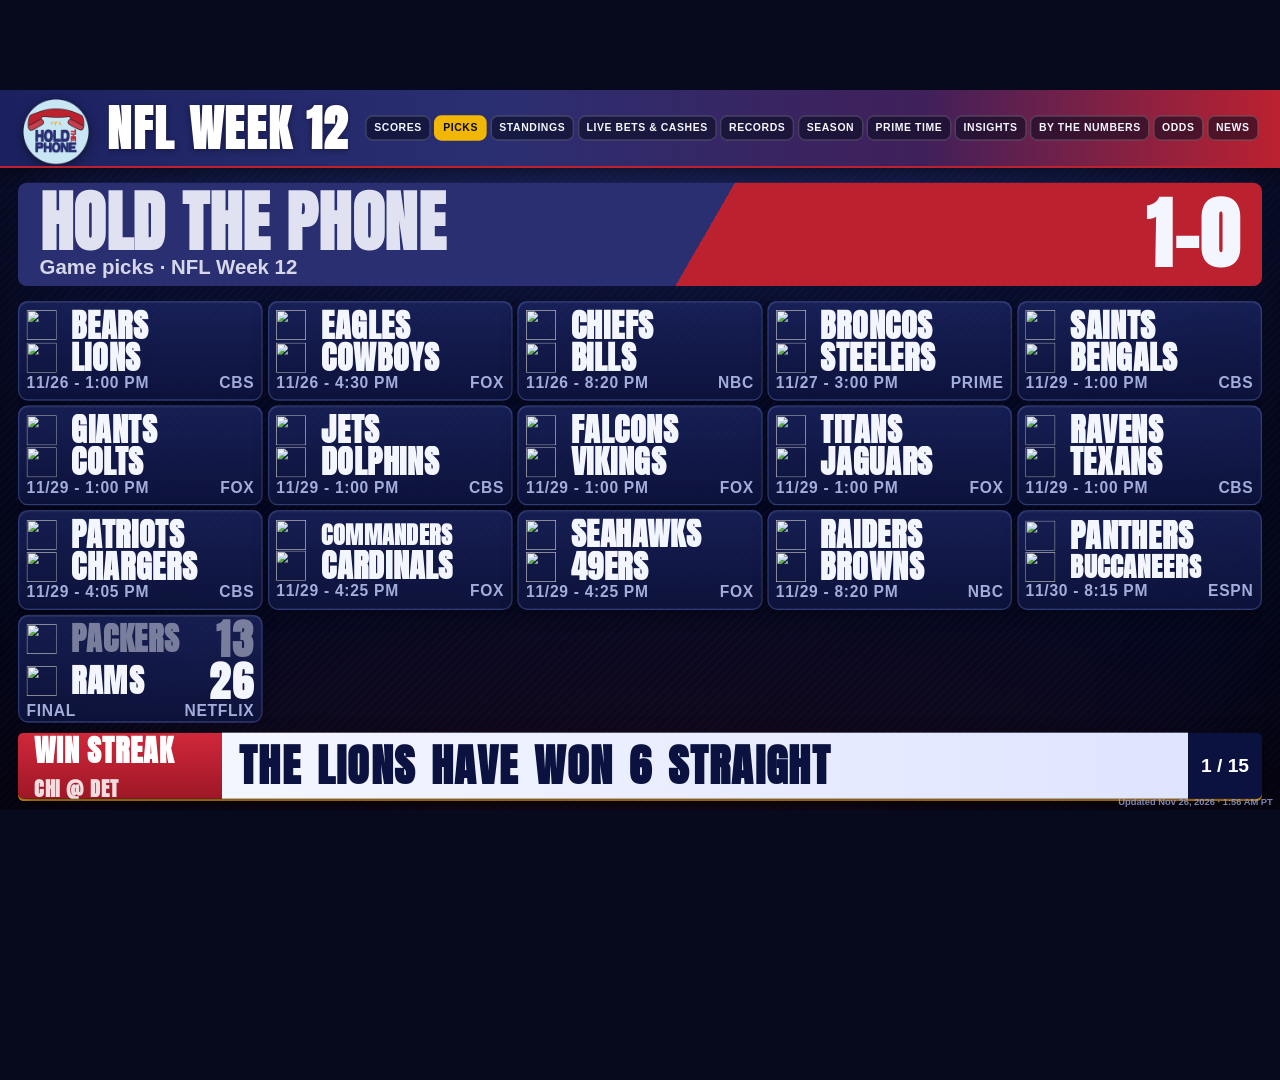
==== commit 983f04f6: "Update board + bot + graphics Thu Nov 26 1:56 AM Co-Authored-By: Claude Opus 5.5 <noreply@anthropic." ====
--- a/board/index.html
+++ b/board/index.html
@@ -388,8 +388,8 @@
     </section>
   </main>
 </div>
-<script>window.SNAP = {"/api/scores":[{"id":"401873081","date":"2026-11-26T18:00Z","state":"pre","detail":"11/26 - 1:00 PM EST","possession":null,"down":"","redzone":false,"last":"","broadcast":"CBS","away":{"abbr":"CHI","name":"Bears","id":"3","score":"0","color":"#0b1c3a","logo":"https://a.espncdn.com/i/teamlogos/nfl/500-dark/scoreboard/chi.png","record":"8-2"},"home":{"abbr":"DET","name":"Lions","id":"8","score":"0","color":"#0076b6","logo":"https://a.espncdn.com/i/teamlogos/nfl/500-dark/scoreboard/det.png","record":"8-2"}},{"id":"401873080","date":"2026-11-26T21:30Z","state":"pre","detail":"11/26 - 4:30 PM EST","possession":null,"down":"","redzone":false,"last":"","broadcast":"Fox","away":{"abbr":"PHI","name":"Eagles","id":"21","score":"0","color":"#06424d","logo":"https://a.espncdn.com/i/teamlogos/nfl/500-dark/scoreboard/phi.png","record":"3-7"},"home":{"abbr":"DAL","name":"Cowboys","id":"6","score":"0","color":"#002a5c","logo":"https://a.espncdn.com/i/teamlogos/nfl/500-dark/scoreboard/dal.png","record":"5-6"}},{"id":"401873082","date":"2026-11-27T01:20Z","state":"pre","detail":"11/26 - 8:20 PM EST","possession":null,"down":"","redzone":false,"last":"","broadcast":"NBC","away":{"abbr":"KC","name":"Chiefs","id":"12","score":"0","color":"#e31837","logo":"https://a.espncdn.com/i/teamlogos/nfl/500-dark/scoreboard/kc.png","record":"8-2"},"home":{"abbr":"BUF","name":"Bills","id":"2","score":"0","color":"#00338d","logo":"https://a.espncdn.com/i/teamlogos/nfl/500-dark/scoreboard/buf.png","record":"9-1"}},{"id":"401873083","date":"2026-11-27T20:00Z","state":"pre","detail":"11/27 - 3:00 PM EST","possession":null,"down":"","redzone":false,"last":"","broadcast":"Prime Video","away":{"abbr":"DEN","name":"Broncos","id":"7","score":"0","color":"#0a2343","logo":"https://a.espncdn.com/i/teamlogos/nfl/500-dark/scoreboard/den.png","record":"8-2"},"home":{"abbr":"PIT","name":"Steelers","id":"23","score":"0","color":"#000000","logo":"https://a.espncdn.com/i/teamlogos/nfl/500-dark/scoreboard/pit.png","record":"6-4"}},{"id":"401873087","date":"2026-11-29T18:00Z","state":"pre","detail":"11/29 - 1:00 PM EST","possession":null,"down":"","redzone":false,"last":"","broadcast":"CBS","away":{"abbr":"NO","name":"Saints","id":"18","score":"0","color":"#d3bc8d","logo":"https://a.espncdn.com/i/teamlogos/nfl/500-dark/scoreboard/no.png","record":"3-7"},"home":{"abbr":"CIN","name":"Bengals","id":"4","score":"0","color":"#fb4f14","logo":"https://a.espncdn.com/i/teamlogos/nfl/500-dark/scoreboard/cin.png","record":"7-3"}},{"id":"401873088","date":"2026-11-29T18:00Z","state":"pre","detail":"11/29 - 1:00 PM EST","possession":null,"down":"","redzone":false,"last":"","broadcast":"Fox","away":{"abbr":"NYG","name":"Giants","id":"19","score":"0","color":"#003c7f","logo":"https://a.espncdn.com/i/teamlogos/nfl/500-dark/scoreboard/nyg.png","record":"6-3-1"},"home":{"abbr":"IND","name":"Colts","id":"11","score":"0","color":"#003b75","logo":"https://a.espncdn.com/i/teamlogos/nfl/500-dark/scoreboard/ind.png","record":"3-8"}},{"id":"401873089","date":"2026-11-29T18:00Z","state":"pre","detail":"11/29 - 1:00 PM EST","possession":null,"down":"","redzone":false,"last":"","broadcast":"CBS","away":{"abbr":"NYJ","name":"Jets","id":"20","score":"0","color":"#115740","logo":"https://a.espncdn.com/i/teamlogos/nfl/500-dark/scoreboard/nyj.png","record":"3-8"},"home":{"abbr":"MIA","name":"Dolphins","id":"15","score":"0","color":"#008e97","logo":"https://a.espncdn.com/i/teamlogos/nfl/500-dark/scoreboard/mia.png","record":"1-9"}},{"id":"401873084","date":"2026-11-29T18:00Z","state":"pre","detail":"11/29 - 1:00 PM EST","possession":null,"down":"","redzone":false,"last":"","broadcast":"Fox","away":{"abbr":"ATL","name":"Falcons","id":"1","score":"0","color":"#a71930","logo":"https://a.espncdn.com/i/teamlogos/nfl/500-dark/scoreboard/atl.png","record":"3-7"},"home":{"abbr":"MIN","name":"Vikings","id":"16","score":"0","color":"#4f2683","logo":"https://a.espncdn.com/i/teamlogos/nfl/500-dark/scoreboard/min.png","record":"7-3"}},{"id":"401873090","date":"2026-11-29T18:00Z","state":"pre","detail":"11/29 - 1:00 PM EST","possession":null,"down":"","redzone":false,"last":"","broadcast":"Fox","away":{"abbr":"TEN","name":"Titans","id":"10","score":"0","color":"#4495d2","logo":"https://a.espncdn.com/i/teamlogos/nfl/500-dark/scoreboard/ten.png","record":"1-9"},"home":{"abbr":"JAX","name":"Jaguars","id":"30","score":"0","color":"#007487","logo":"https://a.espncdn.com/i/teamlogos/nfl/500-dark/scoreboard/jax.png","record":"7-3"}},{"id":"401873085","date":"2026-11-29T18:00Z","state":"pre","detail":"11/29 - 1:00 PM EST","possession":null,"down":"","redzone":false,"last":"","broadcast":"CBS","away":{"abbr":"BAL","name":"Ravens","id":"33","score":"0","color":"#29126f","logo":"https://a.espncdn.com/i/teamlogos/nfl/500-dark/scoreboard/bal.png","record":"4-7"},"home":{"abbr":"HOU","name":"Texans","id":"34","score":"0","color":"#021018","logo":"https://a.espncdn.com/i/teamlogos/nfl/500-dark/scoreboard/hou.png","record":"4-6"}},{"id":"401873093","date":"2026-11-29T21:05Z","state":"pre","detail":"11/29 - 4:05 PM EST","possession":null,"down":"","redzone":false,"last":"","broadcast":"CBS","away":{"abbr":"NE","name":"Patriots","id":"17","score":"0","color":"#002a5c","logo":"https://a.espncdn.com/i/teamlogos/nfl/500-dark/scoreboard/ne.png","record":"5-5"},"home":{"abbr":"LAC","name":"Chargers","id":"24","score":"0","color":"#0080c6","logo":"https://a.espncdn.com/i/teamlogos/nfl/500-dark/scoreboard/lac.png","record":"1-9"}},{"id":"401873092","date":"2026-11-29T21:25Z","state":"pre","detail":"11/29 - 4:25 PM EST","possession":null,"down":"","redzone":false,"last":"","broadcast":"Fox","away":{"abbr":"WSH","name":"Commanders","id":"28","score":"0","color":"#5a1414","logo":"https://a.espncdn.com/i/teamlogos/nfl/500-dark/scoreboard/wsh.png","record":"4-5-1"},"home":{"abbr":"ARI","name":"Cardinals","id":"22","score":"0","color":"#a40227","logo":"https://a.espncdn.com/i/teamlogos/nfl/500-dark/scoreboard/ari.png","record":"3-8"}},{"id":"401873091","date":"2026-11-29T21:25Z","state":"pre","detail":"11/29 - 4:25 PM EST","possession":null,"down":"","redzone":false,"last":"","broadcast":"Fox","away":{"abbr":"SEA","name":"Seahawks","id":"26","score":"0","color":"#002a5c","logo":"https://a.espncdn.com/i/teamlogos/nfl/500-dark/scoreboard/sea.png","record":"6-4"},"home":{"abbr":"SF","name":"49ers","id":"25","score":"0","color":"#aa0000","logo":"https://a.espncdn.com/i/teamlogos/nfl/500-dark/scoreboard/sf.png","record":"9-1"}},{"id":"401873086","date":"2026-11-30T01:20Z","state":"pre","detail":"11/29 - 8:20 PM EST","possession":null,"down":"","redzone":false,"last":"","broadcast":"NBC","away":{"abbr":"LV","name":"Raiders","id":"13","score":"0","color":"#000000","logo":"https://a.espncdn.com/i/teamlogos/nfl/500-dark/scoreboard/lv.png","record":"4-7"},"home":{"abbr":"CLE","name":"Browns","id":"5","score":"0","color":"#472a08","logo":"https://a.espncdn.com/i/teamlogos/nfl/500-dark/scoreboard/cle.png","record":"6-4"}},{"id":"401873094","date":"2026-12-01T01:15Z","state":"pre","detail":"11/30 - 8:15 PM EST","possession":null,"down":"","redzone":false,"last":"","broadcast":"ESPN","away":{"abbr":"CAR","name":"Panthers","id":"29","score":"0","color":"#0085ca","logo":"https://a.espncdn.com/i/teamlogos/nfl/500-dark/scoreboard/car.png","record":"5-5"},"home":{"abbr":"TB","name":"Buccaneers","id":"27","score":"0","color":"#bd1c36","logo":"https://a.espncdn.com/i/teamlogos/nfl/500-dark/scoreboard/tb.png","record":"3-7"}},{"id":"401873079","date":"2026-11-26T01:00Z","state":"post","detail":"Final","possession":null,"down":"","redzone":false,"last":"","broadcast":"Netflix","away":{"abbr":"GB","name":"Packers","id":"9","score":"13","color":"#204e32","logo":"https://a.espncdn.com/i/teamlogos/nfl/500-dark/scoreboard/gb.png","record":"6-5"},"home":{"abbr":"LAR","name":"Rams","id":"14","score":"26","color":"#003594","logo":"https://a.espncdn.com/i/teamlogos/nfl/500-dark/scoreboard/lar.png","record":"7-4"}}],"/api/picks":{"show":{"name":"Best Bets Monday Night Football Commanders-Bengals","show":"Monday Night","week":"11","nflweek":"12","date":"2026-11-23"},"tickets":[{"ticket":"6:54|Show|Game Pick|Commanders","time":"6:54","source":"Show","bet":"Game Pick","pick":"Commanders","payout":"","who":"HTP","legs":[{"time":"6:54","source":"Show","bet":"Game Pick","payout":"","pick":"Commanders","game":"WAS @ CIN","market":"Spread","line":"+6","odds":"","result":"Win","who":"HTP","ticket":"6:54|Show|Game Pick|Commanders"}],"won":1,"lost":0,"push":0,"status":"CASHED"},{"ticket":"13:27|Show|Same Game Parlay","time":"13:27","source":"Show","bet":"Same Game Parlay","pick":"Chase","payout":"+400","who":"HTP","legs":[{"time":"13:27","source":"Show","bet":"Same Game Parlay","payout":"+400","pick":"Chase","game":"WAS @ CIN","market":"75+ receiving yards","line":"","odds":"","result":"Pending","who":"HTP","ticket":"13:27|Show|Same Game Parlay"},{"time":"13:27","source":"Show","bet":"Same Game Parlay","payout":"+400","pick":"Jaden Daniels","game":"WAS @ CIN","market":"25+ rushing yards","line":"","odds":"","result":"Pending","who":"HTP","ticket":"13:27|Show|Same Game Parlay"},{"time":"13:27","source":"Show","bet":"Same Game Parlay","payout":"+400","pick":"Stefon Diggs","game":"WAS @ CIN","market":"50+ receiving yards","line":"","odds":"","result":"Pending","who":"HTP","ticket":"13:27|Show|Same Game Parlay"},{"time":"13:27","source":"Show","bet":"Same Game Parlay","payout":"+400","pick":"Chase Brown","game":"WAS @ CIN","market":"Anytime TD","line":"","odds":"","result":"Pending","who":"HTP","ticket":"13:27|Show|Same Game Parlay"}],"won":0,"lost":0,"push":0,"status":"OPEN"},{"ticket":"15:52|Show|Player Prop","time":"15:52","source":"Show","bet":"Player Prop","pick":"Chig Okonkwo","payout":"","who":"HTP","legs":[{"time":"15:52","source":"Show","bet":"Player Prop","payout":"","pick":"Chig Okonkwo","game":"WAS @ CIN","market":"Anytime TD","line":"","odds":"","result":"Pending","who":"HTP","ticket":"15:52|Show|Player Prop"}],"won":0,"lost":0,"push":0,"status":"OPEN"},{"ticket":"16:36|Show|Player Prop","time":"16:36","source":"Show","bet":"Player Prop","pick":"Jaden Daniels","payout":"","who":"HTP","legs":[{"time":"16:36","source":"Show","bet":"Player Prop","payout":"","pick":"Jaden Daniels","game":"WAS @ CIN","market":"Anytime TD","line":"","odds":"","result":"Pending","who":"HTP","ticket":"16:36|Show|Player Prop"}],"won":0,"lost":0,"push":0,"status":"OPEN"},{"ticket":"18:28|Show|Player Prop","time":"18:28","source":"Show","bet":"Player Prop","pick":"Mike Kosicki","payout":"","who":"HTP","legs":[{"time":"18:28","source":"Show","bet":"Player Prop","payout":"","pick":"Mike Kosicki","game":"WAS @ CIN","market":"First TD","line":"","odds":"","result":"Pending","who":"HTP","ticket":"18:28|Show|Player Prop"}],"won":0,"lost":0,"push":0,"status":"OPEN"},{"ticket":"19:50|Show|Player Prop","time":"19:50","source":"Show","bet":"Player Prop","pick":"Chase","payout":"","who":"HTP","legs":[{"time":"19:50","source":"Show","bet":"Player Prop","payout":"","pick":"Chase","game":"WAS @ CIN","market":"100+ receiving yards","line":"","odds":"","result":"Pending","who":"HTP","ticket":"19:50|Show|Player Prop"}],"won":0,"lost":0,"push":0,"status":"OPEN"}],"who":[{"who":"HTP","label":"Hold The Phone","won":1,"lost":0,"pending":8,"game":"1-0","tickets":6,"cashed":1},{"who":"Gavin","label":"Gavin","won":0,"lost":0,"pending":0,"game":"0-0","tickets":0,"cashed":0},{"who":"Danny","label":"Danny","won":0,"lost":0,"pending":0,"game":"0-0","tickets":0,"cashed":0},{"who":"Loops","label":"Loops","won":0,"lost":0,"pending":0,"game":"0-0","tickets":0,"cashed":0},{"who":"Team","label":"Team","won":0,"lost":0,"pending":0,"game":"0-0","tickets":0,"cashed":0},{"who":"Caller","label":"Callers","won":0,"lost":0,"pending":0,"game":"0-0","tickets":0,"cashed":0}]},"/api/season":{"who":[{"who":"HTP","label":"Hold The Phone","won":73,"lost":69,"game":"73-69","tickets":268,"cashed":105,"pending":41},{"who":"Gavin","label":"Gavin","won":0,"lost":0,"game":"0-0","tickets":53,"cashed":20,"pending":3},{"who":"Danny","label":"Danny","won":0,"lost":0,"game":"0-0","tickets":21,"cashed":3,"pending":5},{"who":"Loops","label":"Loops","won":0,"lost":0,"game":"0-0","tickets":22,"cashed":4,"pending":2},{"who":"Team","label":"Team","won":0,"lost":0,"game":"0-0","tickets":5,"cashed":0,"pending":0}],"types":[{"type":"SUNDAY","label":"Sunday Best Bets","won":28,"lost":26,"game":"28-26","tickets":124,"cashed":57,"pending":5},{"type":"MNF","label":"Monday Night","won":5,"lost":6,"game":"5-6","tickets":59,"cashed":13,"pending":16},{"type":"TNF","label":"Thursday Night","won":7,"lost":5,"game":"7-5","tickets":76,"cashed":19,"pending":8},{"type":"CFB","label":"College Football","won":33,"lost":32,"game":"33-32","tickets":113,"cashed":43,"pending":23}],"ladder":{"bank":40,"climbed":2,"legs_hit":12,"legs":17,"last":{"day":"Day 4","hits":[],"legs":3,"pending":3}},"hits":[{"label":"Patrick Mahomes","bet":"First TD Scorer","price":"+3000","type":"MNF"},{"label":"George Holani","bet":"First TD Scorer","price":"+1200","type":"TNF"},{"label":"6 Leg Parlay","bet":"6 Leg Parlay","price":"+1000","type":"SUNDAY"},{"label":"6 Leg Parlay","bet":"6 Leg Parlay","price":"+930","type":"SUNDAY"},{"label":"Christian Watson","bet":"First TD Scorer","price":"+750","type":"TNF"},{"label":"George Kittle","bet":"First TD Scorer","price":"+675","type":"MNF"},{"label":"4-Leg Same Game Parlay","bet":"Same Game Parlay","price":"+525","type":"TNF"},{"label":"4-Leg Same Game Parlay","bet":"Same Game Parlay","price":"+450","type":"TNF"},{"label":"4-Leg Parlay","bet":"Parlay","price":"+340","type":"SUNDAY"},{"label":"3-Leg Same Game Parlay","bet":"Same Game Parlay","price":"+290","type":"MNF"},{"label":"4-Leg Same Game Parlay","bet":"Same Game Parlay","price":"+250","type":"MNF"},{"label":"4-Leg Same Game Parlay","bet":"Same Game Parlay","price":"+230","type":"MNF"},{"label":"4-Leg Same Game Parlay","bet":"Same Game Parlay","price":"+220","type":"TNF"},{"label":"Amon-Ra St. Brown","bet":"$500 TD Scorer","price":"+105","type":"SUNDAY"},{"label":"Justice Hill Over 2.5","bet":"Player Prop","price":"+100","type":"TNF"},{"label":"Josh Allen","bet":"First TD Scorer","price":"","type":"TNF"},{"label":"Darnell Washington Over 16.5","bet":"Player Prop","price":"","type":"TNF"},{"label":"KC Concepcion Over 3.5","bet":"Player Prop","price":"","type":"TNF"},{"label":"Parker Washington","bet":"$500 TD Scorer","price":"","type":"TNF"},{"label":"Tucker Kraft","bet":"Anytime TD","price":"","type":"TNF"},{"label":"Rams / Cowboys","bet":"Parlay","price":"","type":"SUNDAY"},{"label":"Packers +9.5 / Seahawks -2.5","bet":"Teaser","price":"","type":"SUNDAY"},{"label":"Trey McBride","bet":"$500 TD Scorer","price":"","type":"SUNDAY"},{"label":"Jahmyr Gibbs","bet":"Anytime TD","price":"","type":"SUNDAY"},{"label":"Christian McCaffrey","bet":"Anytime TD","price":"","type":"SUNDAY"},{"label":"Jaxon Smith-Njigba","bet":"Anytime TD","price":"","type":"SUNDAY"},{"label":"Derrick Henry","bet":"Anytime TD","price":"","type":"SUNDAY"},{"label":"Josh Allen","bet":"Anytime TD","price":"","type":"SUNDAY"},{"label":"Puka Nacua","bet":"$500 TD Scorer","price":"","type":"SUNDAY"},{"label":"Matthew Golden 1+ TD","bet":"Anytime TD","price":"","type":"TNF"},{"label":"Patrick Mahomes Over 14.5","bet":"Player Prop","price":"","type":"MNF"},{"label":"Jaxson Dart 50+","bet":"Player Prop","price":"","type":"SUNDAY"},{"label":"Josh Allen","bet":"Anytime TD","price":"","type":"SUNDAY"},{"label":"Derrick Henry","bet":"Anytime TD","price":"","type":"SUNDAY"},{"label":"Amon-Ra St. Brown","bet":"Anytime TD","price":"","type":"SUNDAY"},{"label":"Omarion Hampton","bet":"Anytime TD","price":"","type":"SUNDAY"},{"label":"Juwan Johnson Over 38.5","bet":"Player Prop","price":"","type":"MNF"},{"label":"Texas / South Carolina","bet":"Parlay","price":"","type":"CFB"},{"label":"Jonathan Taylor","bet":"Anytime TD","price":"","type":"SUNDAY"},{"label":"Kenneth Walker III","bet":"Anytime TD","price":"","type":"SUNDAY"},{"label":"James Cook III","bet":"Anytime TD","price":"","type":"SUNDAY"},{"label":"Christian McCaffrey","bet":"Anytime TD","price":"","type":"SUNDAY"},{"label":"Stefon Diggs Over 42.5","bet":"Player Prop","price":"","type":"MNF"},{"label":"Puka Nacua","bet":"$500 TD Scorer","price":"","type":"SUNDAY"},{"label":"Kenneth Walker III / Jahmyr Gibbs","bet":"Parlay","price":"","type":"SUNDAY"},{"label":"LaNorris Sellers to throw an interception 1+","bet":"Player Prop","price":"","type":"CFB"},{"label":"Garrett Wilson 1+ TD","bet":"$500 TD Scorer","price":"","type":"SUNDAY"}],"primetime":{"won":12,"lost":11,"game":"12-11","tickets":135,"cashed":32,"pending":24,"hits":[{"label":"Patrick Mahomes","bet":"First TD Scorer","price":"+3000","type":"MNF"},{"label":"George Holani","bet":"First TD Scorer","price":"+1200","type":"TNF"},{"label":"Christian Watson","bet":"First TD Scorer","price":"+750","type":"TNF"},{"label":"George Kittle","bet":"First TD Scorer","price":"+675","type":"MNF"},{"label":"4-Leg Same Game Parlay","bet":"Same Game Parlay","price":"+525","type":"TNF"},{"label":"4-Leg Same Game Parlay","bet":"Same Game Parlay","price":"+450","type":"TNF"}]},"extras":{"weeks":[{"week":0,"won":7,"lost":6},{"week":1,"won":7,"lost":5},{"week":2,"won":4,"lost":8},{"week":3,"won":7,"lost":5},{"week":4,"won":6,"lost":6},{"week":5,"won":5,"lost":8},{"week":6,"won":8,"lost":3},{"week":7,"won":9,"lost":3},{"week":8,"won":8,"lost":5},{"week":9,"won":2,"lost":10},{"week":10,"won":5,"lost":6},{"week":11,"won":5,"lost":4}],"hot":{"weeks":1,"won":5,"lost":4},"dogs":{"won":38,"lost":28},"dogs3":{"won":32,"lost":26},"biggest":{"label":"Patrick Mahomes","bet":"First TD Scorer","price":"+3000","type":"MNF"}},"episodes":68,"won":73,"lost":69,"game":"73-69","tickets":372,"cashed":132,"pending":52},"/api/odds":[{"start":"2026-11-26T18:00:00Z","kickoff":"THU 1:00 PM ET","live":false,"away":{"name":"Bears","abbr":"CHI","logo":"https://a.espncdn.com/i/teamlogos/nfl/500-dark/chi.png"},"home":{"name":"Lions","abbr":"DET","logo":"https://a.espncdn.com/i/teamlogos/nfl/500-dark/det.png"},"spread":["-1","+1"],"total":"56","ml":["-120","+100"]},{"start":"2026-11-26T21:30:00Z","kickoff":"THU 4:30 PM ET","live":false,"away":{"name":"Eagles","abbr":"PHI","logo":"https://a.espncdn.com/i/teamlogos/nfl/500-dark/phi.png"},"home":{"name":"Cowboys","abbr":"DAL","logo":"https://a.espncdn.com/i/teamlogos/nfl/500-dark/dal.png"},"spread":["+8.5","-8.5"],"total":"48","ml":["+375","-475"]},{"start":"2026-11-27T01:20:00Z","kickoff":"THU 8:20 PM ET","live":false,"away":{"name":"Chiefs","abbr":"KC","logo":"https://a.espncdn.com/i/teamlogos/nfl/500-dark/kc.png"},"home":{"name":"Bills","abbr":"BUF","logo":"https://a.espncdn.com/i/teamlogos/nfl/500-dark/buf.png"},"spread":["+3","-3"],"total":"45.5","ml":["+130","-155"]},{"start":"2026-11-27T20:00:00Z","kickoff":"FRI 3:00 PM ET","live":false,"away":{"name":"Broncos","abbr":"DEN","logo":"https://a.espncdn.com/i/teamlogos/nfl/500-dark/den.png"},"home":{"name":"Steelers","abbr":"PIT","logo":"https://a.espncdn.com/i/teamlogos/nfl/500-dark/pit.png"},"spread":["-4","+4"],"total":"36.5","ml":["-210","+175"]},{"start":"2026-11-29T18:00:00Z","kickoff":"SUN 1:00 PM ET","live":false,"away":{"name":"Falcons","abbr":"ATL","logo":"https://a.espncdn.com/i/teamlogos/nfl/500-dark/atl.png"},"home":{"name":"Vikings","abbr":"MIN","logo":"https://a.espncdn.com/i/teamlogos/nfl/500-dark/min.png"},"spread":["+7","-7"],"total":"41.5","ml":["+260","-325"]},{"start":"2026-11-29T18:00:00Z","kickoff":"SUN 1:00 PM ET","live":false,"away":{"name":"Ravens","abbr":"BAL","logo":"https://a.espncdn.com/i/teamlogos/nfl/500-dark/bal.png"},"home":{"name":"Texans","abbr":"HOU","logo":"https://a.espncdn.com/i/teamlogos/nfl/500-dark/hou.png"},"spread":["+6.5","-6.5"],"total":"47.5","ml":["+250","-300"]},{"start":"2026-11-29T18:00:00Z","kickoff":"SUN 1:00 PM ET","live":false,"away":{"name":"Saints","abbr":"NO","logo":"https://a.espncdn.com/i/teamlogos/nfl/500-dark/no.png"},"home":{"name":"Bengals","abbr":"CIN","logo":"https://a.espncdn.com/i/teamlogos/nfl/500-dark/cin.png"},"spread":["+9.5","-9.5"],"total":"49.5","ml":["+425","-550"]},{"start":"2026-11-29T18:00:00Z","kickoff":"SUN 1:00 PM ET","live":false,"away":{"name":"Giants","abbr":"NYG","logo":"https://a.espncdn.com/i/teamlogos/nfl/500-dark/nyg.png"},"home":{"name":"Colts","abbr":"IND","logo":"https://a.espncdn.com/i/teamlogos/nfl/500-dark/ind.png"},"spread":["-6","+6"],"total":"41.5","ml":["-285","+230"]},{"start":"2026-11-29T18:00:00Z","kickoff":"SUN 1:00 PM ET","live":false,"away":{"name":"Jets","abbr":"NYJ","logo":"https://a.espncdn.com/i/teamlogos/nfl/500-dark/nyj.png"},"home":{"name":"Dolphins","abbr":"MIA","logo":"https://a.espncdn.com/i/teamlogos/nfl/500-dark/mia.png"},"spread":["-4.5","+4.5"],"total":"40.5","ml":["-235","+190"]},{"start":"2026-11-29T18:00:00Z","kickoff":"SUN 1:00 PM ET","live":false,"away":{"name":"Titans","abbr":"TEN","logo":"https://a.espncdn.com/i/teamlogos/nfl/500-dark/ten.png"},"home":{"name":"Jaguars","abbr":"JAX","logo":"https://a.espncdn.com/i/teamlogos/nfl/500-dark/jax.png"},"spread":["+14.5","-14.5"],"total":"49","ml":["+750","-1100"]},{"start":"2026-11-29T21:05:00Z","kickoff":"SUN 4:05 PM ET","live":false,"away":{"name":"Patriots","abbr":"NE","logo":"https://a.espncdn.com/i/teamlogos/nfl/500-dark/ne.png"},"home":{"name":"Chargers","abbr":"LAC","logo":"https://a.espncdn.com/i/teamlogos/nfl/500-dark/lac.png"},"spread":["-1","+1"],"total":"35.5","ml":["-118","-102"]},{"start":"2026-11-29T21:25:00Z","kickoff":"SUN 4:25 PM ET","live":false,"away":{"name":"Seahawks","abbr":"SEA","logo":"https://a.espncdn.com/i/teamlogos/nfl/500-dark/sea.png"},"home":{"name":"49ers","abbr":"SF","logo":"https://a.espncdn.com/i/teamlogos/nfl/500-dark/sf.png"},"spread":["+2.5","-2.5"],"total":"44.5","ml":["+120","-145"]},{"start":"2026-11-29T21:25:00Z","kickoff":"SUN 4:25 PM ET","live":false,"away":{"name":"Commanders","abbr":"WSH","logo":"https://a.espncdn.com/i/teamlogos/nfl/500-dark/wsh.png"},"home":{"name":"Cardinals","abbr":"ARI","logo":"https://a.espncdn.com/i/teamlogos/nfl/500-dark/ari.png"},"spread":["-7","+7"],"total":"41.5","ml":["-350","+275"]},{"start":"2026-11-30T01:20:00Z","kickoff":"SUN 8:20 PM ET","live":false,"away":{"name":"Raiders","abbr":"LV","logo":"https://a.espncdn.com/i/teamlogos/nfl/500-dark/lv.png"},"home":{"name":"Browns","abbr":"CLE","logo":"https://a.espncdn.com/i/teamlogos/nfl/500-dark/cle.png"},"spread":["+4.5","-4.5"],"total":"40","ml":["+195","-235"]},{"start":"2026-12-01T01:15:00Z","kickoff":"MON 8:15 PM ET","live":false,"away":{"name":"Panthers","abbr":"CAR","logo":"https://a.espncdn.com/i/teamlogos/nfl/500-dark/car.png"},"home":{"name":"Buccaneers","abbr":"TB","logo":"https://a.espncdn.com/i/teamlogos/nfl/500-dark/tb.png"},"spread":["+3","-3"],"total":"43.5","ml":["+135","-160"]}],"/api/news":[{"headline":"Packers' Parsons calls for accountability after Rams run wild","description":"\"That wasn't a championship attitude, competitiveness, drive,\" Micah Parsons said of Green Bay allowing the Rams to rush for a season-high 241 yards.","published":"2026-11-26T08:31:09Z","image":"https://a.espncdn.com/photo/2026/1126/r1751546_600x400_3-2.jpg"},{"headline":"Blake Corum leads Rams' dominant rushing attack in their 5th straight win, 26-13 over Packers","description":"\u2014 At some point, Blake Corum realized he should be getting weary while he ran the ball more times than anybody ever had during Sean McVay's 10 seasons in charge of the Los Angeles Rams.","published":"2026-11-26T05:49:32Z","image":"","matchup":[{"abbr":"GB","logo":"https://a.espncdn.com/i/teamlogos/nfl/500-dark/gb.png","color":"#204e32"},{"abbr":"LAR","logo":"https://a.espncdn.com/i/teamlogos/nfl/500-dark/lar.png","color":"#003594"}]},{"headline":"Rams take Packers' dinner in first Thanksgiving Eve game","description":"The night was full of interceptions and injuries with the Rams taking the W.","published":"2026-11-26T04:34:44Z","image":"https://a.espncdn.com/photo/2026/1126/r1751518_1296x729_16-9.jpg"},{"headline":"Rams vs. Packers: Week 12 NFL game highlights","description":"Our team reporters are set to keep you updated on all the biggest plays and highlights.","published":"2026-11-26T04:37:26Z","image":"https://a.espncdn.com/photo/2026/1126/r1751500_1296x729_16-9.jpg"},{"headline":"Rams' Kam Kinchens ejected as hit leaves Packers' Christian Watson concussed","description":"Rams safety Kam Kinchens was ejected for a hit along the sideline that left Packers wide receiver Christian Watson with a concussion Wednesday night.","published":"2026-11-26T06:56:07Z","image":"https://a.espncdn.com/photo/2026/1126/r1751489_600x600_1-1.jpg"},{"headline":"Buccaneers will need more from Baker Mayfield and struggling passing attack to beat the Panthers","description":"\u2014 The Tampa Bay Buccaneers didn't need much from Baker Mayfield to rout the Carolina Panthers last month.","published":"2026-11-26T02:24:54Z","image":"","matchup":[{"abbr":"CAR","logo":"https://a.espncdn.com/i/teamlogos/nfl/500-dark/car.png","color":"#0085ca"},{"abbr":"TB","logo":"https://a.espncdn.com/i/teamlogos/nfl/500-dark/tb.png","color":"#bd1c36"}]},{"headline":"Tony Romo takes job with sports gambling company co-founded by Jake Paul","description":"Former CBS NFL analyst Tony Romo has taken a job with Betr, with the company saying he will make predictions and engage with fans across platforms.","published":"2026-11-26T02:37:43Z","image":"https://a.espncdn.com/photo/2026/0730/r1695598_600x400_3-2.jpg"},{"headline":"Kirk Cousins makes his home debut in his second act with the Vikings, fittingly against the Falcons","description":"\u2014 When the Minnesota Vikings last played at home, a foundering offense heard it from the frustrated fans after each futile possession.","published":"2026-11-26T01:47:32Z","image":"","matchup":[{"abbr":"ATL","logo":"https://a.espncdn.com/i/teamlogos/nfl/500-dark/atl.png","color":"#a71930"},{"abbr":"MIN","logo":"https://a.espncdn.com/i/teamlogos/nfl/500-dark/min.png","color":"#4f2683"}]}],"/api/insights":{"cards":[{"game":"Chicago Bears @ Detroit Lions","kickoff":"THU 1:00 PM ET","live":false,"spread":["-1","+1"],"spread_prices":{"away":{"line":"-1","price":"-110"},"home":{"line":"+1","price":"-108"}},"total":"56","total_prices":{"over":{"line":"56","price":"-108"},"under":{"line":"56","price":"-110"}},"moneyline":["-120","+100"],"move":{"open":"-2.5","now":"-1"},"away":{"team":"Chicago Bears","abbr":"CHI","games":10,"record":"8-2","home":"5-1","road":"3-1","points_for":26.2,"points_against":19.7,"avg_margin":6.5,"avg_game_total":45.9,"last5":["@ ATL W 31-23","vs NE W 30-24","@ SEA W 34-17","vs TB W 27-24","vs NO W 21-13"],"vs_this_spread":{"line":-1.0,"would_have_covered":8,"pushed":0,"of":10},"vs_this_total":{"line":56.0,"over":1,"under":9,"of":10},"logo":"https://a.espncdn.com/i/teamlogos/nfl/500-dark/chi.png"},"home":{"team":"Detroit Lions","abbr":"DET","games":10,"record":"8-2","home":"6-0","road":"2-2","points_for":28.8,"points_against":22.0,"avg_margin":6.8,"avg_game_total":50.8,"last5":["vs GB W 20-17","vs MIN W 19-15","@ MIA W 19-9","vs NE W 35-10","vs TB W 31-21"],"vs_this_spread":{"line":1.0,"would_have_covered":8,"pushed":0,"of":10},"vs_this_total":{"line":56.0,"over":4,"under":6,"of":10},"logo":"https://a.espncdn.com/i/teamlogos/nfl/500-dark/det.png"},"pick":null,"facts":[{"tag":"WIN STREAK","text":"The Lions have won 6 straight"},{"tag":"WIN STREAK","text":"The Bears have won 5 straight"},{"tag":"VS THE NUMBER","text":"The Bears would have covered -1 in 8 of 10 games this season"},{"tag":"VS THE NUMBER","text":"The Lions would have covered +1 in 8 of 10 games this season"}]}],"focus":{"game":"Bears @ Lions","away":{"name":"Bears","abbr":"CHI","logo":"https://a.espncdn.com/i/teamlogos/nfl/500-dark/chi.png"},"home":{"name":"Lions","abbr":"DET","logo":"https://a.espncdn.com/i/teamlogos/nfl/500-dark/det.png"},"kickoff":"THU 1:00 PM ET","spread":["-1","+1"],"total":"56","ml":["-120","+100"],"night":"THURSDAY NIGHT"},"moves":[{"game":"Bears @ Lions","away":{"name":"Bears","abbr":"CHI","logo":"https://a.espncdn.com/i/teamlogos/nfl/500-dark/chi.png"},"home":{"name":"Lions","abbr":"DET","logo":"https://a.espncdn.com/i/teamlogos/nfl/500-dark/det.png"},"since":"2026-11-22T14:13","kickoff":"THU 1:00 PM ET","spread":{"open":"-2.5","now":"-1","pts":1.5,"toward":"Lions","fav":"Bears"},"total":{"open":"55.5","now":"56","dir":"UP"}}],"trends":[{"player":"Sione Vaki","team":"DET","stat":"REC YDS","side":"OVER","line":1.5,"hits":8,"of":10,"price":"-120","avg":8.8,"game":"Chicago Bears @ Detroit Lions","headshot":"https://a.espncdn.com/i/headshots/nfl/players/full/4912274.png"},{"player":"Sione Vaki","team":"DET","stat":"REC","side":"OVER","line":0.5,"hits":8,"of":10,"price":"-140","avg":0.9,"game":"Chicago Bears @ Detroit Lions","headshot":"https://a.espncdn.com/i/headshots/nfl/players/full/4912274.png"},{"player":"Kyle Monangai","team":"CHI","stat":"REC","side":"OVER","line":0.5,"hits":8,"of":10,"price":"-190","avg":1.7,"game":"Chicago Bears @ Detroit Lions","headshot":"https://a.espncdn.com/i/headshots/nfl/players/full/4608686.png"},{"player":"Zavion Thomas","team":"CHI","stat":"REC","side":"UNDER","line":1.5,"hits":8,"of":10,"price":"-200","avg":0.9,"game":"Chicago Bears @ Detroit Lions","headshot":"https://a.espncdn.com/i/headshots/nfl/players/full/4869748.png"}],"updated":"1:40 AM"},"/api/dayfacts":[{"tag":"WIN STREAK","text":"The Lions have won 6 straight","game":"CHI @ DET","kickoff":"THU 1:00 PM ET","pick":null},{"tag":"VS THE NUMBER","text":"The Cowboys would have covered -8.5 in 3 of 11 games this season","game":"PHI @ DAL","kickoff":"THU 4:30 PM ET","pick":null},{"tag":"WIN STREAK","text":"The Bills have won 6 straight","game":"KC @ BUF","kickoff":"THU 8:20 PM ET","pick":null},{"tag":"WIN STREAK","text":"The Broncos have won 6 straight","game":"DEN @ PIT","kickoff":"FRI 3:00 PM ET","pick":null},{"tag":"LOSS STREAK","text":"The Falcons have lost 3 straight","game":"ATL @ MIN","kickoff":"SUN 1:00 PM ET","pick":null},{"tag":"LOSS STREAK","text":"The Ravens have lost 6 straight","game":"BAL @ HOU","kickoff":"SUN 1:00 PM ET","pick":null},{"tag":"LOSS STREAK","text":"The Saints have lost 2 straight","game":"NO @ CIN","kickoff":"SUN 1:00 PM ET","pick":null},{"tag":"VS THE NUMBER","text":"The Giants would have covered -6 in 3 of 10 games this season","game":"NYG @ IND","kickoff":"SUN 1:00 PM ET","pick":null},{"tag":"OFFENSE","text":"The Cowboys have scored 30+ in 3 of their last 4","game":"PHI @ DAL","kickoff":"THU 4:30 PM ET","pick":null},{"tag":"VS THE NUMBER","text":"The Falcons would have covered +7 in 3 of 10 games this season","game":"ATL @ MIN","kickoff":"SUN 1:00 PM ET","pick":null},{"tag":"OFFENSE","text":"The Giants have scored 21+ in 3 of their last 4","game":"NYG @ IND","kickoff":"SUN 1:00 PM ET","pick":null},{"tag":"DEFENSE","text":"The Ravens have allowed 30+ in 3 of their last 4","game":"BAL @ HOU","kickoff":"SUN 1:00 PM ET","pick":null},{"tag":"DEFENSE","text":"The Saints have allowed 23 or fewer in 4 of their last 4","game":"NO @ CIN","kickoff":"SUN 1:00 PM ET","pick":null},{"tag":"OFFENSE","text":"The Titans have scored 24+ in 3 of their last 4","game":"TEN @ JAX","kickoff":"SUN 1:00 PM ET","pick":null},{"tag":"TOTAL","text":"Patriots and Chargers games have gone over 35.5 in 16 of 20","game":"NE @ LAC","kickoff":"SUN 4:05 PM ET","pick":null}],"/api/live":{"sunday":"2026-11-29","live":[],"cashed":[],"upcoming":5,"lost":0,"total":5,"best_sunday":"2026-11-22","best":[{"show":"Early Week Leans","who":"HTP","bet":"Parlay","payout":"","legs":[{"pick":"Broncos","bet":"Spread -5.5","detail":"DEN 38 LV 24"},{"pick":"Bears","bet":"Spread -3","detail":"CHI 21 NO 13"},{"pick":"Chiefs","bet":"Spread -6.5","detail":"KC 34 ARI 7"}]},{"show":"College Football","who":"HTP","bet":"Game Pick","payout":"","legs":[{"pick":"Nebraska","bet":"Spread +3.5","detail":"NEB 31 OSU 28"}]},{"show":"College Football","who":"HTP","bet":"Game Pick","payout":"","legs":[{"pick":"Tennessee","bet":"ML","detail":"TENN 27 LSU 13"}]},{"show":"College Football","who":"HTP","bet":"Game Pick","payout":"","legs":[{"pick":"Michigan","bet":"Spread +3.5","detail":"MICH 18 UCLA 16"}]},{"show":"Monday Night","who":"HTP","bet":"Game Pick","payout":"","legs":[{"pick":"Commanders","bet":"Spread +6","detail":"WSH 22 CIN 20"}]},{"show":"Sunday Best Bets","who":"HTP","bet":"Game Pick","payout":"","legs":[{"pick":"Chiefs","bet":"Spread -16.5","detail":"KC 34 ARI 7"}]},{"show":"Sunday Livestream","who":"HTP","bet":"Game Pick","payout":"","legs":[{"pick":"Cowboys","bet":"ML","detail":"DAL 51 TEN 30"}]},{"show":"Sunday Livestream","who":"HTP","bet":"Game Pick","payout":"","legs":[{"pick":"Broncos","bet":"ML","detail":"DEN 38 LV 24"}]},{"show":"Sunday Livestream","who":"HTP","bet":"Game Pick","payout":"","legs":[{"pick":"Titans","bet":"Team Total Over 22.5","detail":"DAL 51 TEN 30 (30)"}]},{"show":"Early Week Leans","who":"HTP","bet":"Game Pick","payout":"","legs":[{"pick":"Ravens","bet":"Spread +2.5","detail":"CAR 35 BAL 33"}]},{"show":"Early Week Leans","who":"HTP","bet":"Game Pick","payout":"","legs":[{"pick":"Bills","bet":"Spread -16.5","detail":"BUF 26 MIA 9"}]},{"show":"Early Week Leans","who":"HTP","bet":"Game Pick","payout":"","legs":[{"pick":"Saints","bet":"Spread +12","detail":"CHI 21 NO 13"}]},{"show":"Early Week Leans","who":"HTP","bet":"Game Pick","payout":"","legs":[{"pick":"49ers","bet":"Spread -3","detail":"SF 35 MIN 10"}]},{"show":"Early Week Leans","who":"HTP","bet":"Game Pick","payout":"","legs":[{"pick":"Broncos","bet":"Spread -5.5","detail":"DEN 38 LV 24"}]},{"show":"Early Week Leans","who":"HTP","bet":"Game Pick","payout":"","legs":[{"pick":"Chiefs","bet":"Spread -6.5","detail":"KC 34 ARI 7"}]}]},"/api/standings":[{"conf":"AFC","divs":[{"name":"AFC East","teams":[{"abbr":"BUF","logo":"https://a.espncdn.com/i/teamlogos/nfl/500-dark/buf.png","rec":"9-1","pct":0.9,"strk":"W6","seed":1},{"abbr":"NE","logo":"https://a.espncdn.com/i/teamlogos/nfl/500-dark/ne.png","rec":"5-5","pct":0.5,"strk":"L2","seed":8},{"abbr":"NYJ","logo":"https://a.espncdn.com/i/teamlogos/nfl/500-dark/nyj.png","rec":"3-8","pct":0.273,"strk":"W1","seed":12},{"abbr":"MIA","logo":"https://a.espncdn.com/i/teamlogos/nfl/500-dark/mia.png","rec":"1-9","pct":0.1,"strk":"L4","seed":15}]},{"name":"AFC North","teams":[{"abbr":"CIN","logo":"https://a.espncdn.com/i/teamlogos/nfl/500-dark/cin.png","rec":"7-3","pct":0.7,"strk":"L1","seed":4},{"abbr":"CLE","logo":"https://a.espncdn.com/i/teamlogos/nfl/500-dark/cle.png","rec":"6-4","pct":0.6,"strk":"W1","seed":6},{"abbr":"PIT","logo":"https://a.espncdn.com/i/teamlogos/nfl/500-dark/pit.png","rec":"6-4","pct":0.6,"strk":"L2","seed":7},{"abbr":"BAL","logo":"https://a.espncdn.com/i/teamlogos/nfl/500-dark/bal.png","rec":"4-7","pct":0.364,"strk":"L6","seed":11}]},{"name":"AFC South","teams":[{"abbr":"JAX","logo":"https://a.espncdn.com/i/teamlogos/nfl/500-dark/jax.png","rec":"7-3","pct":0.7,"strk":"L1","seed":3},{"abbr":"HOU","logo":"https://a.espncdn.com/i/teamlogos/nfl/500-dark/hou.png","rec":"4-6","pct":0.4,"strk":"W1","seed":9},{"abbr":"IND","logo":"https://a.espncdn.com/i/teamlogos/nfl/500-dark/ind.png","rec":"3-8","pct":0.273,"strk":"L1","seed":13},{"abbr":"TEN","logo":"https://a.espncdn.com/i/teamlogos/nfl/500-dark/ten.png","rec":"1-9","pct":0.1,"strk":"L4","seed":16}]},{"name":"AFC West","teams":[{"abbr":"DEN","logo":"https://a.espncdn.com/i/teamlogos/nfl/500-dark/den.png","rec":"8-2","pct":0.8,"strk":"W6","seed":2},{"abbr":"KC","logo":"https://a.espncdn.com/i/teamlogos/nfl/500-dark/kc.png","rec":"8-2","pct":0.8,"strk":"W3","seed":5},{"abbr":"LV","logo":"https://a.espncdn.com/i/teamlogos/nfl/500-dark/lv.png","rec":"4-7","pct":0.364,"strk":"L3","seed":10},{"abbr":"LAC","logo":"https://a.espncdn.com/i/teamlogos/nfl/500-dark/lac.png","rec":"1-9","pct":0.1,"strk":"L1","seed":14}]}]},{"conf":"NFC","divs":[{"name":"NFC East","teams":[{"abbr":"NYG","logo":"https://a.espncdn.com/i/teamlogos/nfl/500-dark/nyg.png","rec":"6-3-1","pct":0.65,"strk":"W1","seed":3},{"abbr":"DAL","logo":"https://a.espncdn.com/i/teamlogos/nfl/500-dark/dal.png","rec":"5-6","pct":0.455,"strk":"W1","seed":10},{"abbr":"WSH","logo":"https://a.espncdn.com/i/teamlogos/nfl/500-dark/wsh.png","rec":"4-5-1","pct":0.45,"strk":"W2","seed":11},{"abbr":"PHI","logo":"https://a.espncdn.com/i/teamlogos/nfl/500-dark/phi.png","rec":"3-7","pct":0.3,"strk":"W1","seed":15}]},{"name":"NFC North","teams":[{"abbr":"DET","logo":"https://a.espncdn.com/i/teamlogos/nfl/500-dark/det.png","rec":"8-2","pct":0.8,"strk":"W6","seed":2},{"abbr":"CHI","logo":"https://a.espncdn.com/i/teamlogos/nfl/500-dark/chi.png","rec":"8-2","pct":0.8,"strk":"W5","seed":5},{"abbr":"MIN","logo":"https://a.espncdn.com/i/teamlogos/nfl/500-dark/min.png","rec":"7-3","pct":0.7,"strk":"L1","seed":6},{"abbr":"GB","logo":"https://a.espncdn.com/i/teamlogos/nfl/500-dark/gb.png","rec":"6-5","pct":0.545,"strk":"L2","seed":9}]},{"name":"NFC South","teams":[{"abbr":"CAR","logo":"https://a.espncdn.com/i/teamlogos/nfl/500-dark/car.png","rec":"5-5","pct":0.5,"strk":"W2","seed":4},{"abbr":"TB","logo":"https://a.espncdn.com/i/teamlogos/nfl/500-dark/tb.png","rec":"3-7","pct":0.3,"strk":"L2","seed":12},{"abbr":"ATL","logo":"https://a.espncdn.com/i/teamlogos/nfl/500-dark/atl.png","rec":"3-7","pct":0.3,"strk":"L3","seed":13},{"abbr":"NO","logo":"https://a.espncdn.com/i/teamlogos/nfl/500-dark/no.png","rec":"3-7","pct":0.3,"strk":"L2","seed":14}]},{"name":"NFC West","teams":[{"abbr":"SF","logo":"https://a.espncdn.com/i/teamlogos/nfl/500-dark/sf.png","rec":"9-1","pct":0.9,"strk":"W3","seed":1},{"abbr":"LAR","logo":"https://a.espncdn.com/i/teamlogos/nfl/500-dark/lar.png","rec":"7-4","pct":0.636,"strk":"W5","seed":7},{"abbr":"SEA","logo":"https://a.espncdn.com/i/teamlogos/nfl/500-dark/sea.png","rec":"6-4","pct":0.6,"strk":"W2","seed":8},{"abbr":"ARI","logo":"https://a.espncdn.com/i/teamlogos/nfl/500-dark/ari.png","rec":"3-8","pct":0.273,"strk":"L3","seed":16}]}]}],"/api/htpfacts":[{"tag":"HOLD THE PHONE","text":"Hold The Phone is 4-0 on Broncos game picks this season","w":4,"l":0,"label":"Broncos game picks","logo":"https://a.espncdn.com/i/teamlogos/nfl/500-dark/den.png"},{"tag":"HOLD THE PHONE","text":"Hold The Phone is 4-0 on Browns game picks this season","w":4,"l":0,"label":"Browns game picks","logo":"https://a.espncdn.com/i/teamlogos/nfl/500-dark/cle.png"},{"tag":"HOLD THE PHONE","text":"Hold The Phone is 3-0 on Bills game picks this season","w":3,"l":0,"label":"Bills game picks","logo":"https://a.espncdn.com/i/teamlogos/nfl/500-dark/buf.png"},{"tag":"HOLD THE PHONE","text":"Hold The Phone is 2-0 on 49ers game picks this season","w":2,"l":0,"label":"49ers game picks","logo":"https://a.espncdn.com/i/teamlogos/nfl/500-dark/sf.png"},{"tag":"HOLD THE PHONE","text":"Hold The Phone is 2-0 on Buccaneers game picks this season","w":2,"l":0,"label":"Buccaneers game picks","logo":"https://a.espncdn.com/i/teamlogos/nfl/500-dark/tb.png"},{"tag":"HOLD THE PHONE","text":"Hold The Phone is 2-1 on Chiefs game picks this season","w":2,"l":1,"label":"Chiefs game picks","logo":"https://a.espncdn.com/i/teamlogos/nfl/500-dark/kc.png"},{"tag":"HOLD THE PHONE","text":"Hold The Phone is 2-1 on Steelers game picks this season","w":2,"l":1,"label":"Steelers game picks","logo":"https://a.espncdn.com/i/teamlogos/nfl/500-dark/pit.png"},{"tag":"HOLD THE PHONE","text":"Hold The Phone is 2-1 on Jets game picks this season","w":2,"l":1,"label":"Jets game picks","logo":"https://a.espncdn.com/i/teamlogos/nfl/500-dark/nyj.png"}],"/api/cash":[]};</script>
-<style>#webnav{margin-left:auto;flex-shrink:0;display:flex;gap:5.4px}header .logo{white-space:nowrap;flex-shrink:0}.wrap{grid-template-columns:minmax(0,1fr)!important}header,main{min-width:0}.hdr-mid{min-width:0;overflow:hidden;text-overflow:ellipsis;white-space:nowrap}#clock{display:none}#webnav a{font:700 15.66px "Helvetica Neue",Arial,sans-serif;letter-spacing:0.864px;text-transform:uppercase;color:#f4f6ff;text-decoration:none;padding:7.56px 11.34px;border-radius:10.8px;background:rgba(7,10,28,.55);border:2.16px solid rgba(255,255,255,.18)}#webnav a.on{background:#f2b705;color:#070a1c;border-color:#f2b705}#webstamp{position:fixed;bottom:4.32px;right:10.8px;z-index:50;font:600 14.04px Arial;color:#9aa3d6;opacity:.8}</style><div id="webstamp">Updated Nov 26, 2026 · 1:40 AM PT</div><script>(function(){var q=location.search||"?view=rotate&pane=picks";[].forEach.call(document.querySelectorAll("#webnav a"),function(a){if(a.getAttribute("href")===q)a.className="on";});})();</script>
+<script>window.SNAP = {"/api/scores":[{"id":"401873081","date":"2026-11-26T18:00Z","state":"pre","detail":"11/26 - 1:00 PM EST","possession":null,"down":"","redzone":false,"last":"","broadcast":"CBS","away":{"abbr":"CHI","name":"Bears","id":"3","score":"0","color":"#0b1c3a","logo":"https://a.espncdn.com/i/teamlogos/nfl/500-dark/scoreboard/chi.png","record":"8-2"},"home":{"abbr":"DET","name":"Lions","id":"8","score":"0","color":"#0076b6","logo":"https://a.espncdn.com/i/teamlogos/nfl/500-dark/scoreboard/det.png","record":"8-2"}},{"id":"401873080","date":"2026-11-26T21:30Z","state":"pre","detail":"11/26 - 4:30 PM EST","possession":null,"down":"","redzone":false,"last":"","broadcast":"Fox","away":{"abbr":"PHI","name":"Eagles","id":"21","score":"0","color":"#06424d","logo":"https://a.espncdn.com/i/teamlogos/nfl/500-dark/scoreboard/phi.png","record":"3-7"},"home":{"abbr":"DAL","name":"Cowboys","id":"6","score":"0","color":"#002a5c","logo":"https://a.espncdn.com/i/teamlogos/nfl/500-dark/scoreboard/dal.png","record":"5-6"}},{"id":"401873082","date":"2026-11-27T01:20Z","state":"pre","detail":"11/26 - 8:20 PM EST","possession":null,"down":"","redzone":false,"last":"","broadcast":"NBC","away":{"abbr":"KC","name":"Chiefs","id":"12","score":"0","color":"#e31837","logo":"https://a.espncdn.com/i/teamlogos/nfl/500-dark/scoreboard/kc.png","record":"8-2"},"home":{"abbr":"BUF","name":"Bills","id":"2","score":"0","color":"#00338d","logo":"https://a.espncdn.com/i/teamlogos/nfl/500-dark/scoreboard/buf.png","record":"9-1"}},{"id":"401873083","date":"2026-11-27T20:00Z","state":"pre","detail":"11/27 - 3:00 PM EST","possession":null,"down":"","redzone":false,"last":"","broadcast":"Prime Video","away":{"abbr":"DEN","name":"Broncos","id":"7","score":"0","color":"#0a2343","logo":"https://a.espncdn.com/i/teamlogos/nfl/500-dark/scoreboard/den.png","record":"8-2"},"home":{"abbr":"PIT","name":"Steelers","id":"23","score":"0","color":"#000000","logo":"https://a.espncdn.com/i/teamlogos/nfl/500-dark/scoreboard/pit.png","record":"6-4"}},{"id":"401873087","date":"2026-11-29T18:00Z","state":"pre","detail":"11/29 - 1:00 PM EST","possession":null,"down":"","redzone":false,"last":"","broadcast":"CBS","away":{"abbr":"NO","name":"Saints","id":"18","score":"0","color":"#d3bc8d","logo":"https://a.espncdn.com/i/teamlogos/nfl/500-dark/scoreboard/no.png","record":"3-7"},"home":{"abbr":"CIN","name":"Bengals","id":"4","score":"0","color":"#fb4f14","logo":"https://a.espncdn.com/i/teamlogos/nfl/500-dark/scoreboard/cin.png","record":"7-3"}},{"id":"401873088","date":"2026-11-29T18:00Z","state":"pre","detail":"11/29 - 1:00 PM EST","possession":null,"down":"","redzone":false,"last":"","broadcast":"Fox","away":{"abbr":"NYG","name":"Giants","id":"19","score":"0","color":"#003c7f","logo":"https://a.espncdn.com/i/teamlogos/nfl/500-dark/scoreboard/nyg.png","record":"6-3-1"},"home":{"abbr":"IND","name":"Colts","id":"11","score":"0","color":"#003b75","logo":"https://a.espncdn.com/i/teamlogos/nfl/500-dark/scoreboard/ind.png","record":"3-8"}},{"id":"401873089","date":"2026-11-29T18:00Z","state":"pre","detail":"11/29 - 1:00 PM EST","possession":null,"down":"","redzone":false,"last":"","broadcast":"CBS","away":{"abbr":"NYJ","name":"Jets","id":"20","score":"0","color":"#115740","logo":"https://a.espncdn.com/i/teamlogos/nfl/500-dark/scoreboard/nyj.png","record":"3-8"},"home":{"abbr":"MIA","name":"Dolphins","id":"15","score":"0","color":"#008e97","logo":"https://a.espncdn.com/i/teamlogos/nfl/500-dark/scoreboard/mia.png","record":"1-9"}},{"id":"401873084","date":"2026-11-29T18:00Z","state":"pre","detail":"11/29 - 1:00 PM EST","possession":null,"down":"","redzone":false,"last":"","broadcast":"Fox","away":{"abbr":"ATL","name":"Falcons","id":"1","score":"0","color":"#a71930","logo":"https://a.espncdn.com/i/teamlogos/nfl/500-dark/scoreboard/atl.png","record":"3-7"},"home":{"abbr":"MIN","name":"Vikings","id":"16","score":"0","color":"#4f2683","logo":"https://a.espncdn.com/i/teamlogos/nfl/500-dark/scoreboard/min.png","record":"7-3"}},{"id":"401873090","date":"2026-11-29T18:00Z","state":"pre","detail":"11/29 - 1:00 PM EST","possession":null,"down":"","redzone":false,"last":"","broadcast":"Fox","away":{"abbr":"TEN","name":"Titans","id":"10","score":"0","color":"#4495d2","logo":"https://a.espncdn.com/i/teamlogos/nfl/500-dark/scoreboard/ten.png","record":"1-9"},"home":{"abbr":"JAX","name":"Jaguars","id":"30","score":"0","color":"#007487","logo":"https://a.espncdn.com/i/teamlogos/nfl/500-dark/scoreboard/jax.png","record":"7-3"}},{"id":"401873085","date":"2026-11-29T18:00Z","state":"pre","detail":"11/29 - 1:00 PM EST","possession":null,"down":"","redzone":false,"last":"","broadcast":"CBS","away":{"abbr":"BAL","name":"Ravens","id":"33","score":"0","color":"#29126f","logo":"https://a.espncdn.com/i/teamlogos/nfl/500-dark/scoreboard/bal.png","record":"4-7"},"home":{"abbr":"HOU","name":"Texans","id":"34","score":"0","color":"#021018","logo":"https://a.espncdn.com/i/teamlogos/nfl/500-dark/scoreboard/hou.png","record":"4-6"}},{"id":"401873093","date":"2026-11-29T21:05Z","state":"pre","detail":"11/29 - 4:05 PM EST","possession":null,"down":"","redzone":false,"last":"","broadcast":"CBS","away":{"abbr":"NE","name":"Patriots","id":"17","score":"0","color":"#002a5c","logo":"https://a.espncdn.com/i/teamlogos/nfl/500-dark/scoreboard/ne.png","record":"5-5"},"home":{"abbr":"LAC","name":"Chargers","id":"24","score":"0","color":"#0080c6","logo":"https://a.espncdn.com/i/teamlogos/nfl/500-dark/scoreboard/lac.png","record":"1-9"}},{"id":"401873092","date":"2026-11-29T21:25Z","state":"pre","detail":"11/29 - 4:25 PM EST","possession":null,"down":"","redzone":false,"last":"","broadcast":"Fox","away":{"abbr":"WSH","name":"Commanders","id":"28","score":"0","color":"#5a1414","logo":"https://a.espncdn.com/i/teamlogos/nfl/500-dark/scoreboard/wsh.png","record":"4-5-1"},"home":{"abbr":"ARI","name":"Cardinals","id":"22","score":"0","color":"#a40227","logo":"https://a.espncdn.com/i/teamlogos/nfl/500-dark/scoreboard/ari.png","record":"3-8"}},{"id":"401873091","date":"2026-11-29T21:25Z","state":"pre","detail":"11/29 - 4:25 PM EST","possession":null,"down":"","redzone":false,"last":"","broadcast":"Fox","away":{"abbr":"SEA","name":"Seahawks","id":"26","score":"0","color":"#002a5c","logo":"https://a.espncdn.com/i/teamlogos/nfl/500-dark/scoreboard/sea.png","record":"6-4"},"home":{"abbr":"SF","name":"49ers","id":"25","score":"0","color":"#aa0000","logo":"https://a.espncdn.com/i/teamlogos/nfl/500-dark/scoreboard/sf.png","record":"9-1"}},{"id":"401873086","date":"2026-11-30T01:20Z","state":"pre","detail":"11/29 - 8:20 PM EST","possession":null,"down":"","redzone":false,"last":"","broadcast":"NBC","away":{"abbr":"LV","name":"Raiders","id":"13","score":"0","color":"#000000","logo":"https://a.espncdn.com/i/teamlogos/nfl/500-dark/scoreboard/lv.png","record":"4-7"},"home":{"abbr":"CLE","name":"Browns","id":"5","score":"0","color":"#472a08","logo":"https://a.espncdn.com/i/teamlogos/nfl/500-dark/scoreboard/cle.png","record":"6-4"}},{"id":"401873094","date":"2026-12-01T01:15Z","state":"pre","detail":"11/30 - 8:15 PM EST","possession":null,"down":"","redzone":false,"last":"","broadcast":"ESPN","away":{"abbr":"CAR","name":"Panthers","id":"29","score":"0","color":"#0085ca","logo":"https://a.espncdn.com/i/teamlogos/nfl/500-dark/scoreboard/car.png","record":"5-5"},"home":{"abbr":"TB","name":"Buccaneers","id":"27","score":"0","color":"#bd1c36","logo":"https://a.espncdn.com/i/teamlogos/nfl/500-dark/scoreboard/tb.png","record":"3-7"}},{"id":"401873079","date":"2026-11-26T01:00Z","state":"post","detail":"Final","possession":null,"down":"","redzone":false,"last":"","broadcast":"Netflix","away":{"abbr":"GB","name":"Packers","id":"9","score":"13","color":"#204e32","logo":"https://a.espncdn.com/i/teamlogos/nfl/500-dark/scoreboard/gb.png","record":"6-5"},"home":{"abbr":"LAR","name":"Rams","id":"14","score":"26","color":"#003594","logo":"https://a.espncdn.com/i/teamlogos/nfl/500-dark/scoreboard/lar.png","record":"7-4"}}],"/api/picks":{"show":{"name":"Best Bets Monday Night Football Commanders-Bengals","show":"Monday Night","week":"11","nflweek":"12","date":"2026-11-23"},"tickets":[{"ticket":"6:54|Show|Game Pick|Commanders","time":"6:54","source":"Show","bet":"Game Pick","pick":"Commanders","payout":"","who":"HTP","legs":[{"time":"6:54","source":"Show","bet":"Game Pick","payout":"","pick":"Commanders","game":"WAS @ CIN","market":"Spread","line":"+6","odds":"","result":"Win","who":"HTP","ticket":"6:54|Show|Game Pick|Commanders"}],"won":1,"lost":0,"push":0,"status":"CASHED"},{"ticket":"13:27|Show|Same Game Parlay","time":"13:27","source":"Show","bet":"Same Game Parlay","pick":"Chase","payout":"+400","who":"HTP","legs":[{"time":"13:27","source":"Show","bet":"Same Game Parlay","payout":"+400","pick":"Chase","game":"WAS @ CIN","market":"75+ receiving yards","line":"","odds":"","result":"Pending","who":"HTP","ticket":"13:27|Show|Same Game Parlay"},{"time":"13:27","source":"Show","bet":"Same Game Parlay","payout":"+400","pick":"Jaden Daniels","game":"WAS @ CIN","market":"25+ rushing yards","line":"","odds":"","result":"Pending","who":"HTP","ticket":"13:27|Show|Same Game Parlay"},{"time":"13:27","source":"Show","bet":"Same Game Parlay","payout":"+400","pick":"Stefon Diggs","game":"WAS @ CIN","market":"50+ receiving yards","line":"","odds":"","result":"Pending","who":"HTP","ticket":"13:27|Show|Same Game Parlay"},{"time":"13:27","source":"Show","bet":"Same Game Parlay","payout":"+400","pick":"Chase Brown","game":"WAS @ CIN","market":"Anytime TD","line":"","odds":"","result":"Pending","who":"HTP","ticket":"13:27|Show|Same Game Parlay"}],"won":0,"lost":0,"push":0,"status":"OPEN"},{"ticket":"15:52|Show|Player Prop","time":"15:52","source":"Show","bet":"Player Prop","pick":"Chig Okonkwo","payout":"","who":"HTP","legs":[{"time":"15:52","source":"Show","bet":"Player Prop","payout":"","pick":"Chig Okonkwo","game":"WAS @ CIN","market":"Anytime TD","line":"","odds":"","result":"Pending","who":"HTP","ticket":"15:52|Show|Player Prop"}],"won":0,"lost":0,"push":0,"status":"OPEN"},{"ticket":"16:36|Show|Player Prop","time":"16:36","source":"Show","bet":"Player Prop","pick":"Jaden Daniels","payout":"","who":"HTP","legs":[{"time":"16:36","source":"Show","bet":"Player Prop","payout":"","pick":"Jaden Daniels","game":"WAS @ CIN","market":"Anytime TD","line":"","odds":"","result":"Pending","who":"HTP","ticket":"16:36|Show|Player Prop"}],"won":0,"lost":0,"push":0,"status":"OPEN"},{"ticket":"18:28|Show|Player Prop","time":"18:28","source":"Show","bet":"Player Prop","pick":"Mike Kosicki","payout":"","who":"HTP","legs":[{"time":"18:28","source":"Show","bet":"Player Prop","payout":"","pick":"Mike Kosicki","game":"WAS @ CIN","market":"First TD","line":"","odds":"","result":"Pending","who":"HTP","ticket":"18:28|Show|Player Prop"}],"won":0,"lost":0,"push":0,"status":"OPEN"},{"ticket":"19:50|Show|Player Prop","time":"19:50","source":"Show","bet":"Player Prop","pick":"Chase","payout":"","who":"HTP","legs":[{"time":"19:50","source":"Show","bet":"Player Prop","payout":"","pick":"Chase","game":"WAS @ CIN","market":"100+ receiving yards","line":"","odds":"","result":"Pending","who":"HTP","ticket":"19:50|Show|Player Prop"}],"won":0,"lost":0,"push":0,"status":"OPEN"}],"who":[{"who":"HTP","label":"Hold The Phone","won":1,"lost":0,"pending":8,"game":"1-0","tickets":6,"cashed":1},{"who":"Gavin","label":"Gavin","won":0,"lost":0,"pending":0,"game":"0-0","tickets":0,"cashed":0},{"who":"Danny","label":"Danny","won":0,"lost":0,"pending":0,"game":"0-0","tickets":0,"cashed":0},{"who":"Loops","label":"Loops","won":0,"lost":0,"pending":0,"game":"0-0","tickets":0,"cashed":0},{"who":"Team","label":"Team","won":0,"lost":0,"pending":0,"game":"0-0","tickets":0,"cashed":0},{"who":"Caller","label":"Callers","won":0,"lost":0,"pending":0,"game":"0-0","tickets":0,"cashed":0}]},"/api/season":{"who":[{"who":"HTP","label":"Hold The Phone","won":73,"lost":69,"game":"73-69","tickets":268,"cashed":105,"pending":41},{"who":"Gavin","label":"Gavin","won":0,"lost":0,"game":"0-0","tickets":53,"cashed":20,"pending":3},{"who":"Danny","label":"Danny","won":0,"lost":0,"game":"0-0","tickets":21,"cashed":3,"pending":5},{"who":"Loops","label":"Loops","won":0,"lost":0,"game":"0-0","tickets":22,"cashed":4,"pending":2},{"who":"Team","label":"Team","won":0,"lost":0,"game":"0-0","tickets":5,"cashed":0,"pending":0}],"types":[{"type":"SUNDAY","label":"Sunday Best Bets","won":28,"lost":26,"game":"28-26","tickets":124,"cashed":57,"pending":5},{"type":"MNF","label":"Monday Night","won":5,"lost":6,"game":"5-6","tickets":59,"cashed":13,"pending":16},{"type":"TNF","label":"Thursday Night","won":7,"lost":5,"game":"7-5","tickets":76,"cashed":19,"pending":8},{"type":"CFB","label":"College Football","won":33,"lost":32,"game":"33-32","tickets":113,"cashed":43,"pending":23}],"ladder":{"bank":40,"climbed":2,"legs_hit":12,"legs":17,"last":{"day":"Day 4","hits":[],"legs":3,"pending":3}},"hits":[{"label":"Patrick Mahomes","bet":"First TD Scorer","price":"+3000","type":"MNF"},{"label":"George Holani","bet":"First TD Scorer","price":"+1200","type":"TNF"},{"label":"6 Leg Parlay","bet":"6 Leg Parlay","price":"+1000","type":"SUNDAY"},{"label":"6 Leg Parlay","bet":"6 Leg Parlay","price":"+930","type":"SUNDAY"},{"label":"Christian Watson","bet":"First TD Scorer","price":"+750","type":"TNF"},{"label":"George Kittle","bet":"First TD Scorer","price":"+675","type":"MNF"},{"label":"4-Leg Same Game Parlay","bet":"Same Game Parlay","price":"+525","type":"TNF"},{"label":"4-Leg Same Game Parlay","bet":"Same Game Parlay","price":"+450","type":"TNF"},{"label":"4-Leg Parlay","bet":"Parlay","price":"+340","type":"SUNDAY"},{"label":"3-Leg Same Game Parlay","bet":"Same Game Parlay","price":"+290","type":"MNF"},{"label":"4-Leg Same Game Parlay","bet":"Same Game Parlay","price":"+250","type":"MNF"},{"label":"4-Leg Same Game Parlay","bet":"Same Game Parlay","price":"+230","type":"MNF"},{"label":"4-Leg Same Game Parlay","bet":"Same Game Parlay","price":"+220","type":"TNF"},{"label":"Amon-Ra St. Brown","bet":"$500 TD Scorer","price":"+105","type":"SUNDAY"},{"label":"Justice Hill Over 2.5","bet":"Player Prop","price":"+100","type":"TNF"},{"label":"Josh Allen","bet":"First TD Scorer","price":"","type":"TNF"},{"label":"Darnell Washington Over 16.5","bet":"Player Prop","price":"","type":"TNF"},{"label":"KC Concepcion Over 3.5","bet":"Player Prop","price":"","type":"TNF"},{"label":"Parker Washington","bet":"$500 TD Scorer","price":"","type":"TNF"},{"label":"Tucker Kraft","bet":"Anytime TD","price":"","type":"TNF"},{"label":"Rams / Cowboys","bet":"Parlay","price":"","type":"SUNDAY"},{"label":"Packers +9.5 / Seahawks -2.5","bet":"Teaser","price":"","type":"SUNDAY"},{"label":"Trey McBride","bet":"$500 TD Scorer","price":"","type":"SUNDAY"},{"label":"Jahmyr Gibbs","bet":"Anytime TD","price":"","type":"SUNDAY"},{"label":"Christian McCaffrey","bet":"Anytime TD","price":"","type":"SUNDAY"},{"label":"Jaxon Smith-Njigba","bet":"Anytime TD","price":"","type":"SUNDAY"},{"label":"Derrick Henry","bet":"Anytime TD","price":"","type":"SUNDAY"},{"label":"Josh Allen","bet":"Anytime TD","price":"","type":"SUNDAY"},{"label":"Puka Nacua","bet":"$500 TD Scorer","price":"","type":"SUNDAY"},{"label":"Matthew Golden 1+ TD","bet":"Anytime TD","price":"","type":"TNF"},{"label":"Patrick Mahomes Over 14.5","bet":"Player Prop","price":"","type":"MNF"},{"label":"Jaxson Dart 50+","bet":"Player Prop","price":"","type":"SUNDAY"},{"label":"Josh Allen","bet":"Anytime TD","price":"","type":"SUNDAY"},{"label":"Derrick Henry","bet":"Anytime TD","price":"","type":"SUNDAY"},{"label":"Amon-Ra St. Brown","bet":"Anytime TD","price":"","type":"SUNDAY"},{"label":"Omarion Hampton","bet":"Anytime TD","price":"","type":"SUNDAY"},{"label":"Juwan Johnson Over 38.5","bet":"Player Prop","price":"","type":"MNF"},{"label":"Texas / South Carolina","bet":"Parlay","price":"","type":"CFB"},{"label":"Jonathan Taylor","bet":"Anytime TD","price":"","type":"SUNDAY"},{"label":"Kenneth Walker III","bet":"Anytime TD","price":"","type":"SUNDAY"},{"label":"James Cook III","bet":"Anytime TD","price":"","type":"SUNDAY"},{"label":"Christian McCaffrey","bet":"Anytime TD","price":"","type":"SUNDAY"},{"label":"Stefon Diggs Over 42.5","bet":"Player Prop","price":"","type":"MNF"},{"label":"Puka Nacua","bet":"$500 TD Scorer","price":"","type":"SUNDAY"},{"label":"Kenneth Walker III / Jahmyr Gibbs","bet":"Parlay","price":"","type":"SUNDAY"},{"label":"LaNorris Sellers to throw an interception 1+","bet":"Player Prop","price":"","type":"CFB"},{"label":"Garrett Wilson 1+ TD","bet":"$500 TD Scorer","price":"","type":"SUNDAY"}],"primetime":{"won":12,"lost":11,"game":"12-11","tickets":135,"cashed":32,"pending":24,"hits":[{"label":"Patrick Mahomes","bet":"First TD Scorer","price":"+3000","type":"MNF"},{"label":"George Holani","bet":"First TD Scorer","price":"+1200","type":"TNF"},{"label":"Christian Watson","bet":"First TD Scorer","price":"+750","type":"TNF"},{"label":"George Kittle","bet":"First TD Scorer","price":"+675","type":"MNF"},{"label":"4-Leg Same Game Parlay","bet":"Same Game Parlay","price":"+525","type":"TNF"},{"label":"4-Leg Same Game Parlay","bet":"Same Game Parlay","price":"+450","type":"TNF"}]},"extras":{"weeks":[{"week":0,"won":7,"lost":6},{"week":1,"won":7,"lost":5},{"week":2,"won":4,"lost":8},{"week":3,"won":7,"lost":5},{"week":4,"won":6,"lost":6},{"week":5,"won":5,"lost":8},{"week":6,"won":8,"lost":3},{"week":7,"won":9,"lost":3},{"week":8,"won":8,"lost":5},{"week":9,"won":2,"lost":10},{"week":10,"won":5,"lost":6},{"week":11,"won":5,"lost":4}],"hot":{"weeks":1,"won":5,"lost":4},"dogs":{"won":38,"lost":28},"dogs3":{"won":32,"lost":26},"biggest":{"label":"Patrick Mahomes","bet":"First TD Scorer","price":"+3000","type":"MNF"}},"episodes":68,"won":73,"lost":69,"game":"73-69","tickets":372,"cashed":132,"pending":52},"/api/odds":[{"start":"2026-11-26T18:00:00Z","kickoff":"THU 1:00 PM ET","live":false,"away":{"name":"Bears","abbr":"CHI","logo":"https://a.espncdn.com/i/teamlogos/nfl/500-dark/chi.png"},"home":{"name":"Lions","abbr":"DET","logo":"https://a.espncdn.com/i/teamlogos/nfl/500-dark/det.png"},"spread":["-1","+1"],"total":"56","ml":["-120","+100"]},{"start":"2026-11-26T21:30:00Z","kickoff":"THU 4:30 PM ET","live":false,"away":{"name":"Eagles","abbr":"PHI","logo":"https://a.espncdn.com/i/teamlogos/nfl/500-dark/phi.png"},"home":{"name":"Cowboys","abbr":"DAL","logo":"https://a.espncdn.com/i/teamlogos/nfl/500-dark/dal.png"},"spread":["+8.5","-8.5"],"total":"48","ml":["+375","-475"]},{"start":"2026-11-27T01:20:00Z","kickoff":"THU 8:20 PM ET","live":false,"away":{"name":"Chiefs","abbr":"KC","logo":"https://a.espncdn.com/i/teamlogos/nfl/500-dark/kc.png"},"home":{"name":"Bills","abbr":"BUF","logo":"https://a.espncdn.com/i/teamlogos/nfl/500-dark/buf.png"},"spread":["+3","-3"],"total":"45.5","ml":["+130","-155"]},{"start":"2026-11-27T20:00:00Z","kickoff":"FRI 3:00 PM ET","live":false,"away":{"name":"Broncos","abbr":"DEN","logo":"https://a.espncdn.com/i/teamlogos/nfl/500-dark/den.png"},"home":{"name":"Steelers","abbr":"PIT","logo":"https://a.espncdn.com/i/teamlogos/nfl/500-dark/pit.png"},"spread":["-4","+4"],"total":"36.5","ml":["-210","+175"]},{"start":"2026-11-29T18:00:00Z","kickoff":"SUN 1:00 PM ET","live":false,"away":{"name":"Falcons","abbr":"ATL","logo":"https://a.espncdn.com/i/teamlogos/nfl/500-dark/atl.png"},"home":{"name":"Vikings","abbr":"MIN","logo":"https://a.espncdn.com/i/teamlogos/nfl/500-dark/min.png"},"spread":["+7","-7"],"total":"41.5","ml":["+260","-325"]},{"start":"2026-11-29T18:00:00Z","kickoff":"SUN 1:00 PM ET","live":false,"away":{"name":"Ravens","abbr":"BAL","logo":"https://a.espncdn.com/i/teamlogos/nfl/500-dark/bal.png"},"home":{"name":"Texans","abbr":"HOU","logo":"https://a.espncdn.com/i/teamlogos/nfl/500-dark/hou.png"},"spread":["+6.5","-6.5"],"total":"47.5","ml":["+250","-300"]},{"start":"2026-11-29T18:00:00Z","kickoff":"SUN 1:00 PM ET","live":false,"away":{"name":"Saints","abbr":"NO","logo":"https://a.espncdn.com/i/teamlogos/nfl/500-dark/no.png"},"home":{"name":"Bengals","abbr":"CIN","logo":"https://a.espncdn.com/i/teamlogos/nfl/500-dark/cin.png"},"spread":["+9.5","-9.5"],"total":"49.5","ml":["+425","-550"]},{"start":"2026-11-29T18:00:00Z","kickoff":"SUN 1:00 PM ET","live":false,"away":{"name":"Giants","abbr":"NYG","logo":"https://a.espncdn.com/i/teamlogos/nfl/500-dark/nyg.png"},"home":{"name":"Colts","abbr":"IND","logo":"https://a.espncdn.com/i/teamlogos/nfl/500-dark/ind.png"},"spread":["-6","+6"],"total":"41.5","ml":["-285","+230"]},{"start":"2026-11-29T18:00:00Z","kickoff":"SUN 1:00 PM ET","live":false,"away":{"name":"Jets","abbr":"NYJ","logo":"https://a.espncdn.com/i/teamlogos/nfl/500-dark/nyj.png"},"home":{"name":"Dolphins","abbr":"MIA","logo":"https://a.espncdn.com/i/teamlogos/nfl/500-dark/mia.png"},"spread":["-4.5","+4.5"],"total":"40.5","ml":["-235","+190"]},{"start":"2026-11-29T18:00:00Z","kickoff":"SUN 1:00 PM ET","live":false,"away":{"name":"Titans","abbr":"TEN","logo":"https://a.espncdn.com/i/teamlogos/nfl/500-dark/ten.png"},"home":{"name":"Jaguars","abbr":"JAX","logo":"https://a.espncdn.com/i/teamlogos/nfl/500-dark/jax.png"},"spread":["+14.5","-14.5"],"total":"49","ml":["+750","-1100"]},{"start":"2026-11-29T21:05:00Z","kickoff":"SUN 4:05 PM ET","live":false,"away":{"name":"Patriots","abbr":"NE","logo":"https://a.espncdn.com/i/teamlogos/nfl/500-dark/ne.png"},"home":{"name":"Chargers","abbr":"LAC","logo":"https://a.espncdn.com/i/teamlogos/nfl/500-dark/lac.png"},"spread":["-1","+1"],"total":"35.5","ml":["-118","-102"]},{"start":"2026-11-29T21:25:00Z","kickoff":"SUN 4:25 PM ET","live":false,"away":{"name":"Seahawks","abbr":"SEA","logo":"https://a.espncdn.com/i/teamlogos/nfl/500-dark/sea.png"},"home":{"name":"49ers","abbr":"SF","logo":"https://a.espncdn.com/i/teamlogos/nfl/500-dark/sf.png"},"spread":["+2.5","-2.5"],"total":"44.5","ml":["+120","-145"]},{"start":"2026-11-29T21:25:00Z","kickoff":"SUN 4:25 PM ET","live":false,"away":{"name":"Commanders","abbr":"WSH","logo":"https://a.espncdn.com/i/teamlogos/nfl/500-dark/wsh.png"},"home":{"name":"Cardinals","abbr":"ARI","logo":"https://a.espncdn.com/i/teamlogos/nfl/500-dark/ari.png"},"spread":["-7","+7"],"total":"41.5","ml":["-350","+275"]},{"start":"2026-11-30T01:20:00Z","kickoff":"SUN 8:20 PM ET","live":false,"away":{"name":"Raiders","abbr":"LV","logo":"https://a.espncdn.com/i/teamlogos/nfl/500-dark/lv.png"},"home":{"name":"Browns","abbr":"CLE","logo":"https://a.espncdn.com/i/teamlogos/nfl/500-dark/cle.png"},"spread":["+4.5","-4.5"],"total":"40","ml":["+195","-235"]},{"start":"2026-12-01T01:15:00Z","kickoff":"MON 8:15 PM ET","live":false,"away":{"name":"Panthers","abbr":"CAR","logo":"https://a.espncdn.com/i/teamlogos/nfl/500-dark/car.png"},"home":{"name":"Buccaneers","abbr":"TB","logo":"https://a.espncdn.com/i/teamlogos/nfl/500-dark/tb.png"},"spread":["+3","-3"],"total":"43.5","ml":["+135","-160"]}],"/api/news":[{"headline":"Packers' Parsons calls for accountability after Rams run wild","description":"\"That wasn't a championship attitude, competitiveness, drive,\" Micah Parsons said of Green Bay allowing the Rams to rush for a season-high 241 yards.","published":"2026-11-26T08:31:09Z","image":"https://a.espncdn.com/photo/2026/1126/r1751546_600x400_3-2.jpg"},{"headline":"Blake Corum leads Rams' dominant rushing attack in their 5th straight win, 26-13 over Packers","description":"\u2014 At some point, Blake Corum realized he should be getting weary while he ran the ball more times than anybody ever had during Sean McVay's 10 seasons in charge of the Los Angeles Rams.","published":"2026-11-26T05:49:32Z","image":"","matchup":[{"abbr":"GB","logo":"https://a.espncdn.com/i/teamlogos/nfl/500-dark/gb.png","color":"#204e32"},{"abbr":"LAR","logo":"https://a.espncdn.com/i/teamlogos/nfl/500-dark/lar.png","color":"#003594"}]},{"headline":"Rams take Packers' dinner in first Thanksgiving Eve game","description":"The night was full of interceptions and injuries with the Rams taking the W.","published":"2026-11-26T04:34:44Z","image":"https://a.espncdn.com/photo/2026/1126/r1751518_1296x729_16-9.jpg"},{"headline":"Rams vs. Packers: Week 12 NFL game highlights","description":"Our team reporters are set to keep you updated on all the biggest plays and highlights.","published":"2026-11-26T04:37:26Z","image":"https://a.espncdn.com/photo/2026/1126/r1751500_1296x729_16-9.jpg"},{"headline":"Rams' Kam Kinchens ejected as hit leaves Packers' Christian Watson concussed","description":"Rams safety Kam Kinchens was ejected for a hit along the sideline that left Packers wide receiver Christian Watson with a concussion Wednesday night.","published":"2026-11-26T06:56:07Z","image":"https://a.espncdn.com/photo/2026/1126/r1751489_600x600_1-1.jpg"},{"headline":"Buccaneers will need more from Baker Mayfield and struggling passing attack to beat the Panthers","description":"\u2014 The Tampa Bay Buccaneers didn't need much from Baker Mayfield to rout the Carolina Panthers last month.","published":"2026-11-26T02:24:54Z","image":"","matchup":[{"abbr":"CAR","logo":"https://a.espncdn.com/i/teamlogos/nfl/500-dark/car.png","color":"#0085ca"},{"abbr":"TB","logo":"https://a.espncdn.com/i/teamlogos/nfl/500-dark/tb.png","color":"#bd1c36"}]},{"headline":"Tony Romo takes job with sports gambling company co-founded by Jake Paul","description":"Former CBS NFL analyst Tony Romo has taken a job with Betr, with the company saying he will make predictions and engage with fans across platforms.","published":"2026-11-26T02:37:43Z","image":"https://a.espncdn.com/photo/2026/0730/r1695598_600x400_3-2.jpg"},{"headline":"Kirk Cousins makes his home debut in his second act with the Vikings, fittingly against the Falcons","description":"\u2014 When the Minnesota Vikings last played at home, a foundering offense heard it from the frustrated fans after each futile possession.","published":"2026-11-26T01:47:32Z","image":"","matchup":[{"abbr":"ATL","logo":"https://a.espncdn.com/i/teamlogos/nfl/500-dark/atl.png","color":"#a71930"},{"abbr":"MIN","logo":"https://a.espncdn.com/i/teamlogos/nfl/500-dark/min.png","color":"#4f2683"}]}],"/api/insights":{"cards":[{"game":"Chicago Bears @ Detroit Lions","kickoff":"THU 1:00 PM ET","live":false,"spread":["-1","+1"],"spread_prices":{"away":{"line":"-1","price":"-110"},"home":{"line":"+1","price":"-108"}},"total":"56","total_prices":{"over":{"line":"56","price":"-108"},"under":{"line":"56","price":"-110"}},"moneyline":["-120","+100"],"move":{"open":"-2.5","now":"-1"},"away":{"team":"Chicago Bears","abbr":"CHI","games":10,"record":"8-2","home":"5-1","road":"3-1","points_for":26.2,"points_against":19.7,"avg_margin":6.5,"avg_game_total":45.9,"last5":["@ ATL W 31-23","vs NE W 30-24","@ SEA W 34-17","vs TB W 27-24","vs NO W 21-13"],"vs_this_spread":{"line":-1.0,"would_have_covered":8,"pushed":0,"of":10},"vs_this_total":{"line":56.0,"over":1,"under":9,"of":10},"logo":"https://a.espncdn.com/i/teamlogos/nfl/500-dark/chi.png"},"home":{"team":"Detroit Lions","abbr":"DET","games":10,"record":"8-2","home":"6-0","road":"2-2","points_for":28.8,"points_against":22.0,"avg_margin":6.8,"avg_game_total":50.8,"last5":["vs GB W 20-17","vs MIN W 19-15","@ MIA W 19-9","vs NE W 35-10","vs TB W 31-21"],"vs_this_spread":{"line":1.0,"would_have_covered":8,"pushed":0,"of":10},"vs_this_total":{"line":56.0,"over":4,"under":6,"of":10},"logo":"https://a.espncdn.com/i/teamlogos/nfl/500-dark/det.png"},"pick":null,"facts":[{"tag":"WIN STREAK","text":"The Lions have won 6 straight"},{"tag":"WIN STREAK","text":"The Bears have won 5 straight"},{"tag":"VS THE NUMBER","text":"The Bears would have covered -1 in 8 of 10 games this season"},{"tag":"VS THE NUMBER","text":"The Lions would have covered +1 in 8 of 10 games this season"}]}],"focus":{"game":"Bears @ Lions","away":{"name":"Bears","abbr":"CHI","logo":"https://a.espncdn.com/i/teamlogos/nfl/500-dark/chi.png"},"home":{"name":"Lions","abbr":"DET","logo":"https://a.espncdn.com/i/teamlogos/nfl/500-dark/det.png"},"kickoff":"THU 1:00 PM ET","spread":["-1","+1"],"total":"56","ml":["-120","+100"],"night":"THURSDAY NIGHT"},"moves":[{"game":"Bears @ Lions","away":{"name":"Bears","abbr":"CHI","logo":"https://a.espncdn.com/i/teamlogos/nfl/500-dark/chi.png"},"home":{"name":"Lions","abbr":"DET","logo":"https://a.espncdn.com/i/teamlogos/nfl/500-dark/det.png"},"since":"2026-11-22T14:13","kickoff":"THU 1:00 PM ET","spread":{"open":"-2.5","now":"-1","pts":1.5,"toward":"Lions","fav":"Bears"},"total":{"open":"55.5","now":"56","dir":"UP"}}],"trends":[{"player":"Sione Vaki","team":"DET","stat":"REC YDS","side":"OVER","line":1.5,"hits":8,"of":10,"price":"-120","avg":8.8,"game":"Chicago Bears @ Detroit Lions","headshot":"https://a.espncdn.com/i/headshots/nfl/players/full/4912274.png"},{"player":"Sione Vaki","team":"DET","stat":"REC","side":"OVER","line":0.5,"hits":8,"of":10,"price":"-140","avg":0.9,"game":"Chicago Bears @ Detroit Lions","headshot":"https://a.espncdn.com/i/headshots/nfl/players/full/4912274.png"},{"player":"Kyle Monangai","team":"CHI","stat":"REC","side":"OVER","line":0.5,"hits":8,"of":10,"price":"-190","avg":1.7,"game":"Chicago Bears @ Detroit Lions","headshot":"https://a.espncdn.com/i/headshots/nfl/players/full/4608686.png"},{"player":"Zavion Thomas","team":"CHI","stat":"REC","side":"UNDER","line":1.5,"hits":8,"of":10,"price":"-200","avg":0.9,"game":"Chicago Bears @ Detroit Lions","headshot":"https://a.espncdn.com/i/headshots/nfl/players/full/4869748.png"}],"updated":"1:55 AM"},"/api/dayfacts":[{"tag":"WIN STREAK","text":"The Lions have won 6 straight","game":"CHI @ DET","kickoff":"THU 1:00 PM ET","pick":null},{"tag":"VS THE NUMBER","text":"The Cowboys would have covered -8.5 in 3 of 11 games this season","game":"PHI @ DAL","kickoff":"THU 4:30 PM ET","pick":null},{"tag":"WIN STREAK","text":"The Bills have won 6 straight","game":"KC @ BUF","kickoff":"THU 8:20 PM ET","pick":null},{"tag":"WIN STREAK","text":"The Broncos have won 6 straight","game":"DEN @ PIT","kickoff":"FRI 3:00 PM ET","pick":null},{"tag":"LOSS STREAK","text":"The Falcons have lost 3 straight","game":"ATL @ MIN","kickoff":"SUN 1:00 PM ET","pick":null},{"tag":"LOSS STREAK","text":"The Ravens have lost 6 straight","game":"BAL @ HOU","kickoff":"SUN 1:00 PM ET","pick":null},{"tag":"LOSS STREAK","text":"The Saints have lost 2 straight","game":"NO @ CIN","kickoff":"SUN 1:00 PM ET","pick":null},{"tag":"VS THE NUMBER","text":"The Giants would have covered -6 in 3 of 10 games this season","game":"NYG @ IND","kickoff":"SUN 1:00 PM ET","pick":null},{"tag":"OFFENSE","text":"The Cowboys have scored 30+ in 3 of their last 4","game":"PHI @ DAL","kickoff":"THU 4:30 PM ET","pick":null},{"tag":"VS THE NUMBER","text":"The Falcons would have covered +7 in 3 of 10 games this season","game":"ATL @ MIN","kickoff":"SUN 1:00 PM ET","pick":null},{"tag":"OFFENSE","text":"The Giants have scored 21+ in 3 of their last 4","game":"NYG @ IND","kickoff":"SUN 1:00 PM ET","pick":null},{"tag":"DEFENSE","text":"The Ravens have allowed 30+ in 3 of their last 4","game":"BAL @ HOU","kickoff":"SUN 1:00 PM ET","pick":null},{"tag":"DEFENSE","text":"The Saints have allowed 23 or fewer in 4 of their last 4","game":"NO @ CIN","kickoff":"SUN 1:00 PM ET","pick":null},{"tag":"OFFENSE","text":"The Titans have scored 24+ in 3 of their last 4","game":"TEN @ JAX","kickoff":"SUN 1:00 PM ET","pick":null},{"tag":"TOTAL","text":"Patriots and Chargers games have gone over 35.5 in 16 of 20","game":"NE @ LAC","kickoff":"SUN 4:05 PM ET","pick":null}],"/api/live":{"sunday":"2026-11-29","live":[],"cashed":[],"upcoming":5,"lost":0,"total":5,"best_sunday":"2026-11-22","best":[{"show":"Early Week Leans","who":"HTP","bet":"Parlay","payout":"","legs":[{"pick":"Broncos","bet":"Spread -5.5","detail":"DEN 38 LV 24"},{"pick":"Bears","bet":"Spread -3","detail":"CHI 21 NO 13"},{"pick":"Chiefs","bet":"Spread -6.5","detail":"KC 34 ARI 7"}]},{"show":"College Football","who":"HTP","bet":"Game Pick","payout":"","legs":[{"pick":"Nebraska","bet":"Spread +3.5","detail":"NEB 31 OSU 28"}]},{"show":"College Football","who":"HTP","bet":"Game Pick","payout":"","legs":[{"pick":"Tennessee","bet":"ML","detail":"TENN 27 LSU 13"}]},{"show":"College Football","who":"HTP","bet":"Game Pick","payout":"","legs":[{"pick":"Michigan","bet":"Spread +3.5","detail":"MICH 18 UCLA 16"}]},{"show":"Monday Night","who":"HTP","bet":"Game Pick","payout":"","legs":[{"pick":"Commanders","bet":"Spread +6","detail":"WSH 22 CIN 20"}]},{"show":"Sunday Best Bets","who":"HTP","bet":"Game Pick","payout":"","legs":[{"pick":"Chiefs","bet":"Spread -16.5","detail":"KC 34 ARI 7"}]},{"show":"Sunday Livestream","who":"HTP","bet":"Game Pick","payout":"","legs":[{"pick":"Cowboys","bet":"ML","detail":"DAL 51 TEN 30"}]},{"show":"Sunday Livestream","who":"HTP","bet":"Game Pick","payout":"","legs":[{"pick":"Broncos","bet":"ML","detail":"DEN 38 LV 24"}]},{"show":"Sunday Livestream","who":"HTP","bet":"Game Pick","payout":"","legs":[{"pick":"Titans","bet":"Team Total Over 22.5","detail":"DAL 51 TEN 30 (30)"}]},{"show":"Early Week Leans","who":"HTP","bet":"Game Pick","payout":"","legs":[{"pick":"Ravens","bet":"Spread +2.5","detail":"CAR 35 BAL 33"}]},{"show":"Early Week Leans","who":"HTP","bet":"Game Pick","payout":"","legs":[{"pick":"Bills","bet":"Spread -16.5","detail":"BUF 26 MIA 9"}]},{"show":"Early Week Leans","who":"HTP","bet":"Game Pick","payout":"","legs":[{"pick":"Saints","bet":"Spread +12","detail":"CHI 21 NO 13"}]},{"show":"Early Week Leans","who":"HTP","bet":"Game Pick","payout":"","legs":[{"pick":"49ers","bet":"Spread -3","detail":"SF 35 MIN 10"}]},{"show":"Early Week Leans","who":"HTP","bet":"Game Pick","payout":"","legs":[{"pick":"Broncos","bet":"Spread -5.5","detail":"DEN 38 LV 24"}]},{"show":"Early Week Leans","who":"HTP","bet":"Game Pick","payout":"","legs":[{"pick":"Chiefs","bet":"Spread -6.5","detail":"KC 34 ARI 7"}]}]},"/api/standings":[{"conf":"AFC","divs":[{"name":"AFC East","teams":[{"abbr":"BUF","logo":"https://a.espncdn.com/i/teamlogos/nfl/500-dark/buf.png","rec":"9-1","pct":0.9,"strk":"W6","seed":1},{"abbr":"NE","logo":"https://a.espncdn.com/i/teamlogos/nfl/500-dark/ne.png","rec":"5-5","pct":0.5,"strk":"L2","seed":8},{"abbr":"NYJ","logo":"https://a.espncdn.com/i/teamlogos/nfl/500-dark/nyj.png","rec":"3-8","pct":0.273,"strk":"W1","seed":12},{"abbr":"MIA","logo":"https://a.espncdn.com/i/teamlogos/nfl/500-dark/mia.png","rec":"1-9","pct":0.1,"strk":"L4","seed":15}]},{"name":"AFC North","teams":[{"abbr":"CIN","logo":"https://a.espncdn.com/i/teamlogos/nfl/500-dark/cin.png","rec":"7-3","pct":0.7,"strk":"L1","seed":4},{"abbr":"CLE","logo":"https://a.espncdn.com/i/teamlogos/nfl/500-dark/cle.png","rec":"6-4","pct":0.6,"strk":"W1","seed":6},{"abbr":"PIT","logo":"https://a.espncdn.com/i/teamlogos/nfl/500-dark/pit.png","rec":"6-4","pct":0.6,"strk":"L2","seed":7},{"abbr":"BAL","logo":"https://a.espncdn.com/i/teamlogos/nfl/500-dark/bal.png","rec":"4-7","pct":0.364,"strk":"L6","seed":11}]},{"name":"AFC South","teams":[{"abbr":"JAX","logo":"https://a.espncdn.com/i/teamlogos/nfl/500-dark/jax.png","rec":"7-3","pct":0.7,"strk":"L1","seed":3},{"abbr":"HOU","logo":"https://a.espncdn.com/i/teamlogos/nfl/500-dark/hou.png","rec":"4-6","pct":0.4,"strk":"W1","seed":9},{"abbr":"IND","logo":"https://a.espncdn.com/i/teamlogos/nfl/500-dark/ind.png","rec":"3-8","pct":0.273,"strk":"L1","seed":13},{"abbr":"TEN","logo":"https://a.espncdn.com/i/teamlogos/nfl/500-dark/ten.png","rec":"1-9","pct":0.1,"strk":"L4","seed":16}]},{"name":"AFC West","teams":[{"abbr":"DEN","logo":"https://a.espncdn.com/i/teamlogos/nfl/500-dark/den.png","rec":"8-2","pct":0.8,"strk":"W6","seed":2},{"abbr":"KC","logo":"https://a.espncdn.com/i/teamlogos/nfl/500-dark/kc.png","rec":"8-2","pct":0.8,"strk":"W3","seed":5},{"abbr":"LV","logo":"https://a.espncdn.com/i/teamlogos/nfl/500-dark/lv.png","rec":"4-7","pct":0.364,"strk":"L3","seed":10},{"abbr":"LAC","logo":"https://a.espncdn.com/i/teamlogos/nfl/500-dark/lac.png","rec":"1-9","pct":0.1,"strk":"L1","seed":14}]}]},{"conf":"NFC","divs":[{"name":"NFC East","teams":[{"abbr":"NYG","logo":"https://a.espncdn.com/i/teamlogos/nfl/500-dark/nyg.png","rec":"6-3-1","pct":0.65,"strk":"W1","seed":3},{"abbr":"DAL","logo":"https://a.espncdn.com/i/teamlogos/nfl/500-dark/dal.png","rec":"5-6","pct":0.455,"strk":"W1","seed":10},{"abbr":"WSH","logo":"https://a.espncdn.com/i/teamlogos/nfl/500-dark/wsh.png","rec":"4-5-1","pct":0.45,"strk":"W2","seed":11},{"abbr":"PHI","logo":"https://a.espncdn.com/i/teamlogos/nfl/500-dark/phi.png","rec":"3-7","pct":0.3,"strk":"W1","seed":15}]},{"name":"NFC North","teams":[{"abbr":"DET","logo":"https://a.espncdn.com/i/teamlogos/nfl/500-dark/det.png","rec":"8-2","pct":0.8,"strk":"W6","seed":2},{"abbr":"CHI","logo":"https://a.espncdn.com/i/teamlogos/nfl/500-dark/chi.png","rec":"8-2","pct":0.8,"strk":"W5","seed":5},{"abbr":"MIN","logo":"https://a.espncdn.com/i/teamlogos/nfl/500-dark/min.png","rec":"7-3","pct":0.7,"strk":"L1","seed":6},{"abbr":"GB","logo":"https://a.espncdn.com/i/teamlogos/nfl/500-dark/gb.png","rec":"6-5","pct":0.545,"strk":"L2","seed":9}]},{"name":"NFC South","teams":[{"abbr":"CAR","logo":"https://a.espncdn.com/i/teamlogos/nfl/500-dark/car.png","rec":"5-5","pct":0.5,"strk":"W2","seed":4},{"abbr":"TB","logo":"https://a.espncdn.com/i/teamlogos/nfl/500-dark/tb.png","rec":"3-7","pct":0.3,"strk":"L2","seed":12},{"abbr":"ATL","logo":"https://a.espncdn.com/i/teamlogos/nfl/500-dark/atl.png","rec":"3-7","pct":0.3,"strk":"L3","seed":13},{"abbr":"NO","logo":"https://a.espncdn.com/i/teamlogos/nfl/500-dark/no.png","rec":"3-7","pct":0.3,"strk":"L2","seed":14}]},{"name":"NFC West","teams":[{"abbr":"SF","logo":"https://a.espncdn.com/i/teamlogos/nfl/500-dark/sf.png","rec":"9-1","pct":0.9,"strk":"W3","seed":1},{"abbr":"LAR","logo":"https://a.espncdn.com/i/teamlogos/nfl/500-dark/lar.png","rec":"7-4","pct":0.636,"strk":"W5","seed":7},{"abbr":"SEA","logo":"https://a.espncdn.com/i/teamlogos/nfl/500-dark/sea.png","rec":"6-4","pct":0.6,"strk":"W2","seed":8},{"abbr":"ARI","logo":"https://a.espncdn.com/i/teamlogos/nfl/500-dark/ari.png","rec":"3-8","pct":0.273,"strk":"L3","seed":16}]}]}],"/api/htpfacts":[{"tag":"HOLD THE PHONE","text":"Hold The Phone is 4-0 on Broncos game picks this season","w":4,"l":0,"label":"Broncos game picks","logo":"https://a.espncdn.com/i/teamlogos/nfl/500-dark/den.png"},{"tag":"HOLD THE PHONE","text":"Hold The Phone is 4-0 on Browns game picks this season","w":4,"l":0,"label":"Browns game picks","logo":"https://a.espncdn.com/i/teamlogos/nfl/500-dark/cle.png"},{"tag":"HOLD THE PHONE","text":"Hold The Phone is 3-0 on Bills game picks this season","w":3,"l":0,"label":"Bills game picks","logo":"https://a.espncdn.com/i/teamlogos/nfl/500-dark/buf.png"},{"tag":"HOLD THE PHONE","text":"Hold The Phone is 2-0 on 49ers game picks this season","w":2,"l":0,"label":"49ers game picks","logo":"https://a.espncdn.com/i/teamlogos/nfl/500-dark/sf.png"},{"tag":"HOLD THE PHONE","text":"Hold The Phone is 2-0 on Buccaneers game picks this season","w":2,"l":0,"label":"Buccaneers game picks","logo":"https://a.espncdn.com/i/teamlogos/nfl/500-dark/tb.png"},{"tag":"HOLD THE PHONE","text":"Hold The Phone is 2-1 on Chiefs game picks this season","w":2,"l":1,"label":"Chiefs game picks","logo":"https://a.espncdn.com/i/teamlogos/nfl/500-dark/kc.png"},{"tag":"HOLD THE PHONE","text":"Hold The Phone is 2-1 on Steelers game picks this season","w":2,"l":1,"label":"Steelers game picks","logo":"https://a.espncdn.com/i/teamlogos/nfl/500-dark/pit.png"},{"tag":"HOLD THE PHONE","text":"Hold The Phone is 2-1 on Jets game picks this season","w":2,"l":1,"label":"Jets game picks","logo":"https://a.espncdn.com/i/teamlogos/nfl/500-dark/nyj.png"}],"/api/cash":[]};</script>
+<style>#webnav{margin-left:auto;flex-shrink:0;display:flex;gap:5.4px}header .logo{white-space:nowrap;flex-shrink:0}.wrap{grid-template-columns:minmax(0,1fr)!important}header,main{min-width:0}.hdr-mid{min-width:0;overflow:hidden;text-overflow:ellipsis;white-space:nowrap}#clock{display:none}#webnav a{font:700 15.66px "Helvetica Neue",Arial,sans-serif;letter-spacing:0.864px;text-transform:uppercase;color:#f4f6ff;text-decoration:none;padding:7.56px 11.34px;border-radius:10.8px;background:rgba(7,10,28,.55);border:2.16px solid rgba(255,255,255,.18)}#webnav a.on{background:#f2b705;color:#070a1c;border-color:#f2b705}#webstamp{position:fixed;bottom:4.32px;right:10.8px;z-index:50;font:600 14.04px Arial;color:#9aa3d6;opacity:.8}</style><div id="webstamp">Updated Nov 26, 2026 · 1:56 AM PT</div><script>(function(){var q=location.search||"?view=rotate&pane=picks";[].forEach.call(document.querySelectorAll("#webnav a"),function(a){if(a.getAttribute("href")===q)a.className="on";});})();</script>
 <script>
   var view = (location.search.match(/view=(\w+)/) || [])[1] || 'rotate';
   if (view === 'rotate' && !/[?&]pane=/.test(location.search)) history.replaceState(null, '', '?view=rotate&pane=picks');
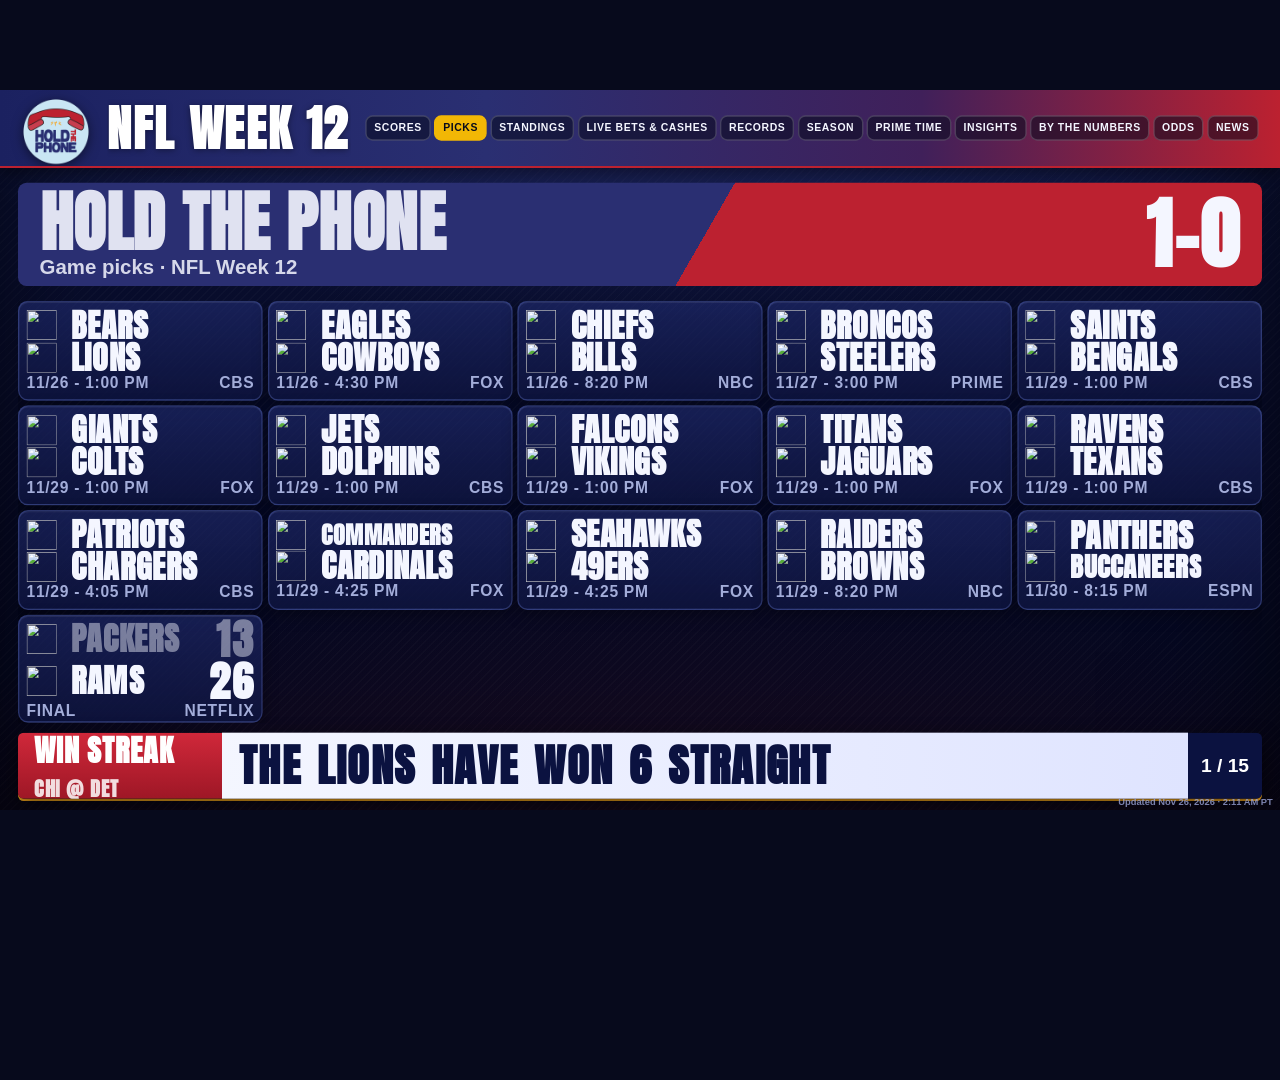
==== commit 82735e1e: "Update board + bot + graphics Thu Nov 26 2:11 AM Co-Authored-By: Claude Opus 5.5 <noreply@anthropic." ====
--- a/board/index.html
+++ b/board/index.html
@@ -388,8 +388,8 @@
     </section>
   </main>
 </div>
-<script>window.SNAP = {"/api/scores":[{"id":"401873081","date":"2026-11-26T18:00Z","state":"pre","detail":"11/26 - 1:00 PM EST","possession":null,"down":"","redzone":false,"last":"","broadcast":"CBS","away":{"abbr":"CHI","name":"Bears","id":"3","score":"0","color":"#0b1c3a","logo":"https://a.espncdn.com/i/teamlogos/nfl/500-dark/scoreboard/chi.png","record":"8-2"},"home":{"abbr":"DET","name":"Lions","id":"8","score":"0","color":"#0076b6","logo":"https://a.espncdn.com/i/teamlogos/nfl/500-dark/scoreboard/det.png","record":"8-2"}},{"id":"401873080","date":"2026-11-26T21:30Z","state":"pre","detail":"11/26 - 4:30 PM EST","possession":null,"down":"","redzone":false,"last":"","broadcast":"Fox","away":{"abbr":"PHI","name":"Eagles","id":"21","score":"0","color":"#06424d","logo":"https://a.espncdn.com/i/teamlogos/nfl/500-dark/scoreboard/phi.png","record":"3-7"},"home":{"abbr":"DAL","name":"Cowboys","id":"6","score":"0","color":"#002a5c","logo":"https://a.espncdn.com/i/teamlogos/nfl/500-dark/scoreboard/dal.png","record":"5-6"}},{"id":"401873082","date":"2026-11-27T01:20Z","state":"pre","detail":"11/26 - 8:20 PM EST","possession":null,"down":"","redzone":false,"last":"","broadcast":"NBC","away":{"abbr":"KC","name":"Chiefs","id":"12","score":"0","color":"#e31837","logo":"https://a.espncdn.com/i/teamlogos/nfl/500-dark/scoreboard/kc.png","record":"8-2"},"home":{"abbr":"BUF","name":"Bills","id":"2","score":"0","color":"#00338d","logo":"https://a.espncdn.com/i/teamlogos/nfl/500-dark/scoreboard/buf.png","record":"9-1"}},{"id":"401873083","date":"2026-11-27T20:00Z","state":"pre","detail":"11/27 - 3:00 PM EST","possession":null,"down":"","redzone":false,"last":"","broadcast":"Prime Video","away":{"abbr":"DEN","name":"Broncos","id":"7","score":"0","color":"#0a2343","logo":"https://a.espncdn.com/i/teamlogos/nfl/500-dark/scoreboard/den.png","record":"8-2"},"home":{"abbr":"PIT","name":"Steelers","id":"23","score":"0","color":"#000000","logo":"https://a.espncdn.com/i/teamlogos/nfl/500-dark/scoreboard/pit.png","record":"6-4"}},{"id":"401873087","date":"2026-11-29T18:00Z","state":"pre","detail":"11/29 - 1:00 PM EST","possession":null,"down":"","redzone":false,"last":"","broadcast":"CBS","away":{"abbr":"NO","name":"Saints","id":"18","score":"0","color":"#d3bc8d","logo":"https://a.espncdn.com/i/teamlogos/nfl/500-dark/scoreboard/no.png","record":"3-7"},"home":{"abbr":"CIN","name":"Bengals","id":"4","score":"0","color":"#fb4f14","logo":"https://a.espncdn.com/i/teamlogos/nfl/500-dark/scoreboard/cin.png","record":"7-3"}},{"id":"401873088","date":"2026-11-29T18:00Z","state":"pre","detail":"11/29 - 1:00 PM EST","possession":null,"down":"","redzone":false,"last":"","broadcast":"Fox","away":{"abbr":"NYG","name":"Giants","id":"19","score":"0","color":"#003c7f","logo":"https://a.espncdn.com/i/teamlogos/nfl/500-dark/scoreboard/nyg.png","record":"6-3-1"},"home":{"abbr":"IND","name":"Colts","id":"11","score":"0","color":"#003b75","logo":"https://a.espncdn.com/i/teamlogos/nfl/500-dark/scoreboard/ind.png","record":"3-8"}},{"id":"401873089","date":"2026-11-29T18:00Z","state":"pre","detail":"11/29 - 1:00 PM EST","possession":null,"down":"","redzone":false,"last":"","broadcast":"CBS","away":{"abbr":"NYJ","name":"Jets","id":"20","score":"0","color":"#115740","logo":"https://a.espncdn.com/i/teamlogos/nfl/500-dark/scoreboard/nyj.png","record":"3-8"},"home":{"abbr":"MIA","name":"Dolphins","id":"15","score":"0","color":"#008e97","logo":"https://a.espncdn.com/i/teamlogos/nfl/500-dark/scoreboard/mia.png","record":"1-9"}},{"id":"401873084","date":"2026-11-29T18:00Z","state":"pre","detail":"11/29 - 1:00 PM EST","possession":null,"down":"","redzone":false,"last":"","broadcast":"Fox","away":{"abbr":"ATL","name":"Falcons","id":"1","score":"0","color":"#a71930","logo":"https://a.espncdn.com/i/teamlogos/nfl/500-dark/scoreboard/atl.png","record":"3-7"},"home":{"abbr":"MIN","name":"Vikings","id":"16","score":"0","color":"#4f2683","logo":"https://a.espncdn.com/i/teamlogos/nfl/500-dark/scoreboard/min.png","record":"7-3"}},{"id":"401873090","date":"2026-11-29T18:00Z","state":"pre","detail":"11/29 - 1:00 PM EST","possession":null,"down":"","redzone":false,"last":"","broadcast":"Fox","away":{"abbr":"TEN","name":"Titans","id":"10","score":"0","color":"#4495d2","logo":"https://a.espncdn.com/i/teamlogos/nfl/500-dark/scoreboard/ten.png","record":"1-9"},"home":{"abbr":"JAX","name":"Jaguars","id":"30","score":"0","color":"#007487","logo":"https://a.espncdn.com/i/teamlogos/nfl/500-dark/scoreboard/jax.png","record":"7-3"}},{"id":"401873085","date":"2026-11-29T18:00Z","state":"pre","detail":"11/29 - 1:00 PM EST","possession":null,"down":"","redzone":false,"last":"","broadcast":"CBS","away":{"abbr":"BAL","name":"Ravens","id":"33","score":"0","color":"#29126f","logo":"https://a.espncdn.com/i/teamlogos/nfl/500-dark/scoreboard/bal.png","record":"4-7"},"home":{"abbr":"HOU","name":"Texans","id":"34","score":"0","color":"#021018","logo":"https://a.espncdn.com/i/teamlogos/nfl/500-dark/scoreboard/hou.png","record":"4-6"}},{"id":"401873093","date":"2026-11-29T21:05Z","state":"pre","detail":"11/29 - 4:05 PM EST","possession":null,"down":"","redzone":false,"last":"","broadcast":"CBS","away":{"abbr":"NE","name":"Patriots","id":"17","score":"0","color":"#002a5c","logo":"https://a.espncdn.com/i/teamlogos/nfl/500-dark/scoreboard/ne.png","record":"5-5"},"home":{"abbr":"LAC","name":"Chargers","id":"24","score":"0","color":"#0080c6","logo":"https://a.espncdn.com/i/teamlogos/nfl/500-dark/scoreboard/lac.png","record":"1-9"}},{"id":"401873092","date":"2026-11-29T21:25Z","state":"pre","detail":"11/29 - 4:25 PM EST","possession":null,"down":"","redzone":false,"last":"","broadcast":"Fox","away":{"abbr":"WSH","name":"Commanders","id":"28","score":"0","color":"#5a1414","logo":"https://a.espncdn.com/i/teamlogos/nfl/500-dark/scoreboard/wsh.png","record":"4-5-1"},"home":{"abbr":"ARI","name":"Cardinals","id":"22","score":"0","color":"#a40227","logo":"https://a.espncdn.com/i/teamlogos/nfl/500-dark/scoreboard/ari.png","record":"3-8"}},{"id":"401873091","date":"2026-11-29T21:25Z","state":"pre","detail":"11/29 - 4:25 PM EST","possession":null,"down":"","redzone":false,"last":"","broadcast":"Fox","away":{"abbr":"SEA","name":"Seahawks","id":"26","score":"0","color":"#002a5c","logo":"https://a.espncdn.com/i/teamlogos/nfl/500-dark/scoreboard/sea.png","record":"6-4"},"home":{"abbr":"SF","name":"49ers","id":"25","score":"0","color":"#aa0000","logo":"https://a.espncdn.com/i/teamlogos/nfl/500-dark/scoreboard/sf.png","record":"9-1"}},{"id":"401873086","date":"2026-11-30T01:20Z","state":"pre","detail":"11/29 - 8:20 PM EST","possession":null,"down":"","redzone":false,"last":"","broadcast":"NBC","away":{"abbr":"LV","name":"Raiders","id":"13","score":"0","color":"#000000","logo":"https://a.espncdn.com/i/teamlogos/nfl/500-dark/scoreboard/lv.png","record":"4-7"},"home":{"abbr":"CLE","name":"Browns","id":"5","score":"0","color":"#472a08","logo":"https://a.espncdn.com/i/teamlogos/nfl/500-dark/scoreboard/cle.png","record":"6-4"}},{"id":"401873094","date":"2026-12-01T01:15Z","state":"pre","detail":"11/30 - 8:15 PM EST","possession":null,"down":"","redzone":false,"last":"","broadcast":"ESPN","away":{"abbr":"CAR","name":"Panthers","id":"29","score":"0","color":"#0085ca","logo":"https://a.espncdn.com/i/teamlogos/nfl/500-dark/scoreboard/car.png","record":"5-5"},"home":{"abbr":"TB","name":"Buccaneers","id":"27","score":"0","color":"#bd1c36","logo":"https://a.espncdn.com/i/teamlogos/nfl/500-dark/scoreboard/tb.png","record":"3-7"}},{"id":"401873079","date":"2026-11-26T01:00Z","state":"post","detail":"Final","possession":null,"down":"","redzone":false,"last":"","broadcast":"Netflix","away":{"abbr":"GB","name":"Packers","id":"9","score":"13","color":"#204e32","logo":"https://a.espncdn.com/i/teamlogos/nfl/500-dark/scoreboard/gb.png","record":"6-5"},"home":{"abbr":"LAR","name":"Rams","id":"14","score":"26","color":"#003594","logo":"https://a.espncdn.com/i/teamlogos/nfl/500-dark/scoreboard/lar.png","record":"7-4"}}],"/api/picks":{"show":{"name":"Best Bets Monday Night Football Commanders-Bengals","show":"Monday Night","week":"11","nflweek":"12","date":"2026-11-23"},"tickets":[{"ticket":"6:54|Show|Game Pick|Commanders","time":"6:54","source":"Show","bet":"Game Pick","pick":"Commanders","payout":"","who":"HTP","legs":[{"time":"6:54","source":"Show","bet":"Game Pick","payout":"","pick":"Commanders","game":"WAS @ CIN","market":"Spread","line":"+6","odds":"","result":"Win","who":"HTP","ticket":"6:54|Show|Game Pick|Commanders"}],"won":1,"lost":0,"push":0,"status":"CASHED"},{"ticket":"13:27|Show|Same Game Parlay","time":"13:27","source":"Show","bet":"Same Game Parlay","pick":"Chase","payout":"+400","who":"HTP","legs":[{"time":"13:27","source":"Show","bet":"Same Game Parlay","payout":"+400","pick":"Chase","game":"WAS @ CIN","market":"75+ receiving yards","line":"","odds":"","result":"Pending","who":"HTP","ticket":"13:27|Show|Same Game Parlay"},{"time":"13:27","source":"Show","bet":"Same Game Parlay","payout":"+400","pick":"Jaden Daniels","game":"WAS @ CIN","market":"25+ rushing yards","line":"","odds":"","result":"Pending","who":"HTP","ticket":"13:27|Show|Same Game Parlay"},{"time":"13:27","source":"Show","bet":"Same Game Parlay","payout":"+400","pick":"Stefon Diggs","game":"WAS @ CIN","market":"50+ receiving yards","line":"","odds":"","result":"Pending","who":"HTP","ticket":"13:27|Show|Same Game Parlay"},{"time":"13:27","source":"Show","bet":"Same Game Parlay","payout":"+400","pick":"Chase Brown","game":"WAS @ CIN","market":"Anytime TD","line":"","odds":"","result":"Pending","who":"HTP","ticket":"13:27|Show|Same Game Parlay"}],"won":0,"lost":0,"push":0,"status":"OPEN"},{"ticket":"15:52|Show|Player Prop","time":"15:52","source":"Show","bet":"Player Prop","pick":"Chig Okonkwo","payout":"","who":"HTP","legs":[{"time":"15:52","source":"Show","bet":"Player Prop","payout":"","pick":"Chig Okonkwo","game":"WAS @ CIN","market":"Anytime TD","line":"","odds":"","result":"Pending","who":"HTP","ticket":"15:52|Show|Player Prop"}],"won":0,"lost":0,"push":0,"status":"OPEN"},{"ticket":"16:36|Show|Player Prop","time":"16:36","source":"Show","bet":"Player Prop","pick":"Jaden Daniels","payout":"","who":"HTP","legs":[{"time":"16:36","source":"Show","bet":"Player Prop","payout":"","pick":"Jaden Daniels","game":"WAS @ CIN","market":"Anytime TD","line":"","odds":"","result":"Pending","who":"HTP","ticket":"16:36|Show|Player Prop"}],"won":0,"lost":0,"push":0,"status":"OPEN"},{"ticket":"18:28|Show|Player Prop","time":"18:28","source":"Show","bet":"Player Prop","pick":"Mike Kosicki","payout":"","who":"HTP","legs":[{"time":"18:28","source":"Show","bet":"Player Prop","payout":"","pick":"Mike Kosicki","game":"WAS @ CIN","market":"First TD","line":"","odds":"","result":"Pending","who":"HTP","ticket":"18:28|Show|Player Prop"}],"won":0,"lost":0,"push":0,"status":"OPEN"},{"ticket":"19:50|Show|Player Prop","time":"19:50","source":"Show","bet":"Player Prop","pick":"Chase","payout":"","who":"HTP","legs":[{"time":"19:50","source":"Show","bet":"Player Prop","payout":"","pick":"Chase","game":"WAS @ CIN","market":"100+ receiving yards","line":"","odds":"","result":"Pending","who":"HTP","ticket":"19:50|Show|Player Prop"}],"won":0,"lost":0,"push":0,"status":"OPEN"}],"who":[{"who":"HTP","label":"Hold The Phone","won":1,"lost":0,"pending":8,"game":"1-0","tickets":6,"cashed":1},{"who":"Gavin","label":"Gavin","won":0,"lost":0,"pending":0,"game":"0-0","tickets":0,"cashed":0},{"who":"Danny","label":"Danny","won":0,"lost":0,"pending":0,"game":"0-0","tickets":0,"cashed":0},{"who":"Loops","label":"Loops","won":0,"lost":0,"pending":0,"game":"0-0","tickets":0,"cashed":0},{"who":"Team","label":"Team","won":0,"lost":0,"pending":0,"game":"0-0","tickets":0,"cashed":0},{"who":"Caller","label":"Callers","won":0,"lost":0,"pending":0,"game":"0-0","tickets":0,"cashed":0}]},"/api/season":{"who":[{"who":"HTP","label":"Hold The Phone","won":73,"lost":69,"game":"73-69","tickets":268,"cashed":105,"pending":41},{"who":"Gavin","label":"Gavin","won":0,"lost":0,"game":"0-0","tickets":53,"cashed":20,"pending":3},{"who":"Danny","label":"Danny","won":0,"lost":0,"game":"0-0","tickets":21,"cashed":3,"pending":5},{"who":"Loops","label":"Loops","won":0,"lost":0,"game":"0-0","tickets":22,"cashed":4,"pending":2},{"who":"Team","label":"Team","won":0,"lost":0,"game":"0-0","tickets":5,"cashed":0,"pending":0}],"types":[{"type":"SUNDAY","label":"Sunday Best Bets","won":28,"lost":26,"game":"28-26","tickets":124,"cashed":57,"pending":5},{"type":"MNF","label":"Monday Night","won":5,"lost":6,"game":"5-6","tickets":59,"cashed":13,"pending":16},{"type":"TNF","label":"Thursday Night","won":7,"lost":5,"game":"7-5","tickets":76,"cashed":19,"pending":8},{"type":"CFB","label":"College Football","won":33,"lost":32,"game":"33-32","tickets":113,"cashed":43,"pending":23}],"ladder":{"bank":40,"climbed":2,"legs_hit":12,"legs":17,"last":{"day":"Day 4","hits":[],"legs":3,"pending":3}},"hits":[{"label":"Patrick Mahomes","bet":"First TD Scorer","price":"+3000","type":"MNF"},{"label":"George Holani","bet":"First TD Scorer","price":"+1200","type":"TNF"},{"label":"6 Leg Parlay","bet":"6 Leg Parlay","price":"+1000","type":"SUNDAY"},{"label":"6 Leg Parlay","bet":"6 Leg Parlay","price":"+930","type":"SUNDAY"},{"label":"Christian Watson","bet":"First TD Scorer","price":"+750","type":"TNF"},{"label":"George Kittle","bet":"First TD Scorer","price":"+675","type":"MNF"},{"label":"4-Leg Same Game Parlay","bet":"Same Game Parlay","price":"+525","type":"TNF"},{"label":"4-Leg Same Game Parlay","bet":"Same Game Parlay","price":"+450","type":"TNF"},{"label":"4-Leg Parlay","bet":"Parlay","price":"+340","type":"SUNDAY"},{"label":"3-Leg Same Game Parlay","bet":"Same Game Parlay","price":"+290","type":"MNF"},{"label":"4-Leg Same Game Parlay","bet":"Same Game Parlay","price":"+250","type":"MNF"},{"label":"4-Leg Same Game Parlay","bet":"Same Game Parlay","price":"+230","type":"MNF"},{"label":"4-Leg Same Game Parlay","bet":"Same Game Parlay","price":"+220","type":"TNF"},{"label":"Amon-Ra St. Brown","bet":"$500 TD Scorer","price":"+105","type":"SUNDAY"},{"label":"Justice Hill Over 2.5","bet":"Player Prop","price":"+100","type":"TNF"},{"label":"Josh Allen","bet":"First TD Scorer","price":"","type":"TNF"},{"label":"Darnell Washington Over 16.5","bet":"Player Prop","price":"","type":"TNF"},{"label":"KC Concepcion Over 3.5","bet":"Player Prop","price":"","type":"TNF"},{"label":"Parker Washington","bet":"$500 TD Scorer","price":"","type":"TNF"},{"label":"Tucker Kraft","bet":"Anytime TD","price":"","type":"TNF"},{"label":"Rams / Cowboys","bet":"Parlay","price":"","type":"SUNDAY"},{"label":"Packers +9.5 / Seahawks -2.5","bet":"Teaser","price":"","type":"SUNDAY"},{"label":"Trey McBride","bet":"$500 TD Scorer","price":"","type":"SUNDAY"},{"label":"Jahmyr Gibbs","bet":"Anytime TD","price":"","type":"SUNDAY"},{"label":"Christian McCaffrey","bet":"Anytime TD","price":"","type":"SUNDAY"},{"label":"Jaxon Smith-Njigba","bet":"Anytime TD","price":"","type":"SUNDAY"},{"label":"Derrick Henry","bet":"Anytime TD","price":"","type":"SUNDAY"},{"label":"Josh Allen","bet":"Anytime TD","price":"","type":"SUNDAY"},{"label":"Puka Nacua","bet":"$500 TD Scorer","price":"","type":"SUNDAY"},{"label":"Matthew Golden 1+ TD","bet":"Anytime TD","price":"","type":"TNF"},{"label":"Patrick Mahomes Over 14.5","bet":"Player Prop","price":"","type":"MNF"},{"label":"Jaxson Dart 50+","bet":"Player Prop","price":"","type":"SUNDAY"},{"label":"Josh Allen","bet":"Anytime TD","price":"","type":"SUNDAY"},{"label":"Derrick Henry","bet":"Anytime TD","price":"","type":"SUNDAY"},{"label":"Amon-Ra St. Brown","bet":"Anytime TD","price":"","type":"SUNDAY"},{"label":"Omarion Hampton","bet":"Anytime TD","price":"","type":"SUNDAY"},{"label":"Juwan Johnson Over 38.5","bet":"Player Prop","price":"","type":"MNF"},{"label":"Texas / South Carolina","bet":"Parlay","price":"","type":"CFB"},{"label":"Jonathan Taylor","bet":"Anytime TD","price":"","type":"SUNDAY"},{"label":"Kenneth Walker III","bet":"Anytime TD","price":"","type":"SUNDAY"},{"label":"James Cook III","bet":"Anytime TD","price":"","type":"SUNDAY"},{"label":"Christian McCaffrey","bet":"Anytime TD","price":"","type":"SUNDAY"},{"label":"Stefon Diggs Over 42.5","bet":"Player Prop","price":"","type":"MNF"},{"label":"Puka Nacua","bet":"$500 TD Scorer","price":"","type":"SUNDAY"},{"label":"Kenneth Walker III / Jahmyr Gibbs","bet":"Parlay","price":"","type":"SUNDAY"},{"label":"LaNorris Sellers to throw an interception 1+","bet":"Player Prop","price":"","type":"CFB"},{"label":"Garrett Wilson 1+ TD","bet":"$500 TD Scorer","price":"","type":"SUNDAY"}],"primetime":{"won":12,"lost":11,"game":"12-11","tickets":135,"cashed":32,"pending":24,"hits":[{"label":"Patrick Mahomes","bet":"First TD Scorer","price":"+3000","type":"MNF"},{"label":"George Holani","bet":"First TD Scorer","price":"+1200","type":"TNF"},{"label":"Christian Watson","bet":"First TD Scorer","price":"+750","type":"TNF"},{"label":"George Kittle","bet":"First TD Scorer","price":"+675","type":"MNF"},{"label":"4-Leg Same Game Parlay","bet":"Same Game Parlay","price":"+525","type":"TNF"},{"label":"4-Leg Same Game Parlay","bet":"Same Game Parlay","price":"+450","type":"TNF"}]},"extras":{"weeks":[{"week":0,"won":7,"lost":6},{"week":1,"won":7,"lost":5},{"week":2,"won":4,"lost":8},{"week":3,"won":7,"lost":5},{"week":4,"won":6,"lost":6},{"week":5,"won":5,"lost":8},{"week":6,"won":8,"lost":3},{"week":7,"won":9,"lost":3},{"week":8,"won":8,"lost":5},{"week":9,"won":2,"lost":10},{"week":10,"won":5,"lost":6},{"week":11,"won":5,"lost":4}],"hot":{"weeks":1,"won":5,"lost":4},"dogs":{"won":38,"lost":28},"dogs3":{"won":32,"lost":26},"biggest":{"label":"Patrick Mahomes","bet":"First TD Scorer","price":"+3000","type":"MNF"}},"episodes":68,"won":73,"lost":69,"game":"73-69","tickets":372,"cashed":132,"pending":52},"/api/odds":[{"start":"2026-11-26T18:00:00Z","kickoff":"THU 1:00 PM ET","live":false,"away":{"name":"Bears","abbr":"CHI","logo":"https://a.espncdn.com/i/teamlogos/nfl/500-dark/chi.png"},"home":{"name":"Lions","abbr":"DET","logo":"https://a.espncdn.com/i/teamlogos/nfl/500-dark/det.png"},"spread":["-1","+1"],"total":"56","ml":["-120","+100"]},{"start":"2026-11-26T21:30:00Z","kickoff":"THU 4:30 PM ET","live":false,"away":{"name":"Eagles","abbr":"PHI","logo":"https://a.espncdn.com/i/teamlogos/nfl/500-dark/phi.png"},"home":{"name":"Cowboys","abbr":"DAL","logo":"https://a.espncdn.com/i/teamlogos/nfl/500-dark/dal.png"},"spread":["+8.5","-8.5"],"total":"48","ml":["+375","-475"]},{"start":"2026-11-27T01:20:00Z","kickoff":"THU 8:20 PM ET","live":false,"away":{"name":"Chiefs","abbr":"KC","logo":"https://a.espncdn.com/i/teamlogos/nfl/500-dark/kc.png"},"home":{"name":"Bills","abbr":"BUF","logo":"https://a.espncdn.com/i/teamlogos/nfl/500-dark/buf.png"},"spread":["+3","-3"],"total":"45.5","ml":["+130","-155"]},{"start":"2026-11-27T20:00:00Z","kickoff":"FRI 3:00 PM ET","live":false,"away":{"name":"Broncos","abbr":"DEN","logo":"https://a.espncdn.com/i/teamlogos/nfl/500-dark/den.png"},"home":{"name":"Steelers","abbr":"PIT","logo":"https://a.espncdn.com/i/teamlogos/nfl/500-dark/pit.png"},"spread":["-4","+4"],"total":"36.5","ml":["-210","+175"]},{"start":"2026-11-29T18:00:00Z","kickoff":"SUN 1:00 PM ET","live":false,"away":{"name":"Falcons","abbr":"ATL","logo":"https://a.espncdn.com/i/teamlogos/nfl/500-dark/atl.png"},"home":{"name":"Vikings","abbr":"MIN","logo":"https://a.espncdn.com/i/teamlogos/nfl/500-dark/min.png"},"spread":["+7","-7"],"total":"41.5","ml":["+260","-325"]},{"start":"2026-11-29T18:00:00Z","kickoff":"SUN 1:00 PM ET","live":false,"away":{"name":"Ravens","abbr":"BAL","logo":"https://a.espncdn.com/i/teamlogos/nfl/500-dark/bal.png"},"home":{"name":"Texans","abbr":"HOU","logo":"https://a.espncdn.com/i/teamlogos/nfl/500-dark/hou.png"},"spread":["+6.5","-6.5"],"total":"47.5","ml":["+250","-300"]},{"start":"2026-11-29T18:00:00Z","kickoff":"SUN 1:00 PM ET","live":false,"away":{"name":"Saints","abbr":"NO","logo":"https://a.espncdn.com/i/teamlogos/nfl/500-dark/no.png"},"home":{"name":"Bengals","abbr":"CIN","logo":"https://a.espncdn.com/i/teamlogos/nfl/500-dark/cin.png"},"spread":["+9.5","-9.5"],"total":"49.5","ml":["+425","-550"]},{"start":"2026-11-29T18:00:00Z","kickoff":"SUN 1:00 PM ET","live":false,"away":{"name":"Giants","abbr":"NYG","logo":"https://a.espncdn.com/i/teamlogos/nfl/500-dark/nyg.png"},"home":{"name":"Colts","abbr":"IND","logo":"https://a.espncdn.com/i/teamlogos/nfl/500-dark/ind.png"},"spread":["-6","+6"],"total":"41.5","ml":["-285","+230"]},{"start":"2026-11-29T18:00:00Z","kickoff":"SUN 1:00 PM ET","live":false,"away":{"name":"Jets","abbr":"NYJ","logo":"https://a.espncdn.com/i/teamlogos/nfl/500-dark/nyj.png"},"home":{"name":"Dolphins","abbr":"MIA","logo":"https://a.espncdn.com/i/teamlogos/nfl/500-dark/mia.png"},"spread":["-4.5","+4.5"],"total":"40.5","ml":["-235","+190"]},{"start":"2026-11-29T18:00:00Z","kickoff":"SUN 1:00 PM ET","live":false,"away":{"name":"Titans","abbr":"TEN","logo":"https://a.espncdn.com/i/teamlogos/nfl/500-dark/ten.png"},"home":{"name":"Jaguars","abbr":"JAX","logo":"https://a.espncdn.com/i/teamlogos/nfl/500-dark/jax.png"},"spread":["+14.5","-14.5"],"total":"49","ml":["+750","-1100"]},{"start":"2026-11-29T21:05:00Z","kickoff":"SUN 4:05 PM ET","live":false,"away":{"name":"Patriots","abbr":"NE","logo":"https://a.espncdn.com/i/teamlogos/nfl/500-dark/ne.png"},"home":{"name":"Chargers","abbr":"LAC","logo":"https://a.espncdn.com/i/teamlogos/nfl/500-dark/lac.png"},"spread":["-1","+1"],"total":"35.5","ml":["-118","-102"]},{"start":"2026-11-29T21:25:00Z","kickoff":"SUN 4:25 PM ET","live":false,"away":{"name":"Seahawks","abbr":"SEA","logo":"https://a.espncdn.com/i/teamlogos/nfl/500-dark/sea.png"},"home":{"name":"49ers","abbr":"SF","logo":"https://a.espncdn.com/i/teamlogos/nfl/500-dark/sf.png"},"spread":["+2.5","-2.5"],"total":"44.5","ml":["+120","-145"]},{"start":"2026-11-29T21:25:00Z","kickoff":"SUN 4:25 PM ET","live":false,"away":{"name":"Commanders","abbr":"WSH","logo":"https://a.espncdn.com/i/teamlogos/nfl/500-dark/wsh.png"},"home":{"name":"Cardinals","abbr":"ARI","logo":"https://a.espncdn.com/i/teamlogos/nfl/500-dark/ari.png"},"spread":["-7","+7"],"total":"41.5","ml":["-350","+275"]},{"start":"2026-11-30T01:20:00Z","kickoff":"SUN 8:20 PM ET","live":false,"away":{"name":"Raiders","abbr":"LV","logo":"https://a.espncdn.com/i/teamlogos/nfl/500-dark/lv.png"},"home":{"name":"Browns","abbr":"CLE","logo":"https://a.espncdn.com/i/teamlogos/nfl/500-dark/cle.png"},"spread":["+4.5","-4.5"],"total":"40","ml":["+195","-235"]},{"start":"2026-12-01T01:15:00Z","kickoff":"MON 8:15 PM ET","live":false,"away":{"name":"Panthers","abbr":"CAR","logo":"https://a.espncdn.com/i/teamlogos/nfl/500-dark/car.png"},"home":{"name":"Buccaneers","abbr":"TB","logo":"https://a.espncdn.com/i/teamlogos/nfl/500-dark/tb.png"},"spread":["+3","-3"],"total":"43.5","ml":["+135","-160"]}],"/api/news":[{"headline":"Packers' Parsons calls for accountability after Rams run wild","description":"\"That wasn't a championship attitude, competitiveness, drive,\" Micah Parsons said of Green Bay allowing the Rams to rush for a season-high 241 yards.","published":"2026-11-26T08:31:09Z","image":"https://a.espncdn.com/photo/2026/1126/r1751546_600x400_3-2.jpg"},{"headline":"Blake Corum leads Rams' dominant rushing attack in their 5th straight win, 26-13 over Packers","description":"\u2014 At some point, Blake Corum realized he should be getting weary while he ran the ball more times than anybody ever had during Sean McVay's 10 seasons in charge of the Los Angeles Rams.","published":"2026-11-26T05:49:32Z","image":"","matchup":[{"abbr":"GB","logo":"https://a.espncdn.com/i/teamlogos/nfl/500-dark/gb.png","color":"#204e32"},{"abbr":"LAR","logo":"https://a.espncdn.com/i/teamlogos/nfl/500-dark/lar.png","color":"#003594"}]},{"headline":"Rams take Packers' dinner in first Thanksgiving Eve game","description":"The night was full of interceptions and injuries with the Rams taking the W.","published":"2026-11-26T04:34:44Z","image":"https://a.espncdn.com/photo/2026/1126/r1751518_1296x729_16-9.jpg"},{"headline":"Rams vs. Packers: Week 12 NFL game highlights","description":"Our team reporters are set to keep you updated on all the biggest plays and highlights.","published":"2026-11-26T04:37:26Z","image":"https://a.espncdn.com/photo/2026/1126/r1751500_1296x729_16-9.jpg"},{"headline":"Rams' Kam Kinchens ejected as hit leaves Packers' Christian Watson concussed","description":"Rams safety Kam Kinchens was ejected for a hit along the sideline that left Packers wide receiver Christian Watson with a concussion Wednesday night.","published":"2026-11-26T06:56:07Z","image":"https://a.espncdn.com/photo/2026/1126/r1751489_600x600_1-1.jpg"},{"headline":"Buccaneers will need more from Baker Mayfield and struggling passing attack to beat the Panthers","description":"\u2014 The Tampa Bay Buccaneers didn't need much from Baker Mayfield to rout the Carolina Panthers last month.","published":"2026-11-26T02:24:54Z","image":"","matchup":[{"abbr":"CAR","logo":"https://a.espncdn.com/i/teamlogos/nfl/500-dark/car.png","color":"#0085ca"},{"abbr":"TB","logo":"https://a.espncdn.com/i/teamlogos/nfl/500-dark/tb.png","color":"#bd1c36"}]},{"headline":"Tony Romo takes job with sports gambling company co-founded by Jake Paul","description":"Former CBS NFL analyst Tony Romo has taken a job with Betr, with the company saying he will make predictions and engage with fans across platforms.","published":"2026-11-26T02:37:43Z","image":"https://a.espncdn.com/photo/2026/0730/r1695598_600x400_3-2.jpg"},{"headline":"Kirk Cousins makes his home debut in his second act with the Vikings, fittingly against the Falcons","description":"\u2014 When the Minnesota Vikings last played at home, a foundering offense heard it from the frustrated fans after each futile possession.","published":"2026-11-26T01:47:32Z","image":"","matchup":[{"abbr":"ATL","logo":"https://a.espncdn.com/i/teamlogos/nfl/500-dark/atl.png","color":"#a71930"},{"abbr":"MIN","logo":"https://a.espncdn.com/i/teamlogos/nfl/500-dark/min.png","color":"#4f2683"}]}],"/api/insights":{"cards":[{"game":"Chicago Bears @ Detroit Lions","kickoff":"THU 1:00 PM ET","live":false,"spread":["-1","+1"],"spread_prices":{"away":{"line":"-1","price":"-110"},"home":{"line":"+1","price":"-108"}},"total":"56","total_prices":{"over":{"line":"56","price":"-108"},"under":{"line":"56","price":"-110"}},"moneyline":["-120","+100"],"move":{"open":"-2.5","now":"-1"},"away":{"team":"Chicago Bears","abbr":"CHI","games":10,"record":"8-2","home":"5-1","road":"3-1","points_for":26.2,"points_against":19.7,"avg_margin":6.5,"avg_game_total":45.9,"last5":["@ ATL W 31-23","vs NE W 30-24","@ SEA W 34-17","vs TB W 27-24","vs NO W 21-13"],"vs_this_spread":{"line":-1.0,"would_have_covered":8,"pushed":0,"of":10},"vs_this_total":{"line":56.0,"over":1,"under":9,"of":10},"logo":"https://a.espncdn.com/i/teamlogos/nfl/500-dark/chi.png"},"home":{"team":"Detroit Lions","abbr":"DET","games":10,"record":"8-2","home":"6-0","road":"2-2","points_for":28.8,"points_against":22.0,"avg_margin":6.8,"avg_game_total":50.8,"last5":["vs GB W 20-17","vs MIN W 19-15","@ MIA W 19-9","vs NE W 35-10","vs TB W 31-21"],"vs_this_spread":{"line":1.0,"would_have_covered":8,"pushed":0,"of":10},"vs_this_total":{"line":56.0,"over":4,"under":6,"of":10},"logo":"https://a.espncdn.com/i/teamlogos/nfl/500-dark/det.png"},"pick":null,"facts":[{"tag":"WIN STREAK","text":"The Lions have won 6 straight"},{"tag":"WIN STREAK","text":"The Bears have won 5 straight"},{"tag":"VS THE NUMBER","text":"The Bears would have covered -1 in 8 of 10 games this season"},{"tag":"VS THE NUMBER","text":"The Lions would have covered +1 in 8 of 10 games this season"}]}],"focus":{"game":"Bears @ Lions","away":{"name":"Bears","abbr":"CHI","logo":"https://a.espncdn.com/i/teamlogos/nfl/500-dark/chi.png"},"home":{"name":"Lions","abbr":"DET","logo":"https://a.espncdn.com/i/teamlogos/nfl/500-dark/det.png"},"kickoff":"THU 1:00 PM ET","spread":["-1","+1"],"total":"56","ml":["-120","+100"],"night":"THURSDAY NIGHT"},"moves":[{"game":"Bears @ Lions","away":{"name":"Bears","abbr":"CHI","logo":"https://a.espncdn.com/i/teamlogos/nfl/500-dark/chi.png"},"home":{"name":"Lions","abbr":"DET","logo":"https://a.espncdn.com/i/teamlogos/nfl/500-dark/det.png"},"since":"2026-11-22T14:13","kickoff":"THU 1:00 PM ET","spread":{"open":"-2.5","now":"-1","pts":1.5,"toward":"Lions","fav":"Bears"},"total":{"open":"55.5","now":"56","dir":"UP"}}],"trends":[{"player":"Sione Vaki","team":"DET","stat":"REC YDS","side":"OVER","line":1.5,"hits":8,"of":10,"price":"-120","avg":8.8,"game":"Chicago Bears @ Detroit Lions","headshot":"https://a.espncdn.com/i/headshots/nfl/players/full/4912274.png"},{"player":"Sione Vaki","team":"DET","stat":"REC","side":"OVER","line":0.5,"hits":8,"of":10,"price":"-140","avg":0.9,"game":"Chicago Bears @ Detroit Lions","headshot":"https://a.espncdn.com/i/headshots/nfl/players/full/4912274.png"},{"player":"Kyle Monangai","team":"CHI","stat":"REC","side":"OVER","line":0.5,"hits":8,"of":10,"price":"-190","avg":1.7,"game":"Chicago Bears @ Detroit Lions","headshot":"https://a.espncdn.com/i/headshots/nfl/players/full/4608686.png"},{"player":"Zavion Thomas","team":"CHI","stat":"REC","side":"UNDER","line":1.5,"hits":8,"of":10,"price":"-200","avg":0.9,"game":"Chicago Bears @ Detroit Lions","headshot":"https://a.espncdn.com/i/headshots/nfl/players/full/4869748.png"}],"updated":"1:55 AM"},"/api/dayfacts":[{"tag":"WIN STREAK","text":"The Lions have won 6 straight","game":"CHI @ DET","kickoff":"THU 1:00 PM ET","pick":null},{"tag":"VS THE NUMBER","text":"The Cowboys would have covered -8.5 in 3 of 11 games this season","game":"PHI @ DAL","kickoff":"THU 4:30 PM ET","pick":null},{"tag":"WIN STREAK","text":"The Bills have won 6 straight","game":"KC @ BUF","kickoff":"THU 8:20 PM ET","pick":null},{"tag":"WIN STREAK","text":"The Broncos have won 6 straight","game":"DEN @ PIT","kickoff":"FRI 3:00 PM ET","pick":null},{"tag":"LOSS STREAK","text":"The Falcons have lost 3 straight","game":"ATL @ MIN","kickoff":"SUN 1:00 PM ET","pick":null},{"tag":"LOSS STREAK","text":"The Ravens have lost 6 straight","game":"BAL @ HOU","kickoff":"SUN 1:00 PM ET","pick":null},{"tag":"LOSS STREAK","text":"The Saints have lost 2 straight","game":"NO @ CIN","kickoff":"SUN 1:00 PM ET","pick":null},{"tag":"VS THE NUMBER","text":"The Giants would have covered -6 in 3 of 10 games this season","game":"NYG @ IND","kickoff":"SUN 1:00 PM ET","pick":null},{"tag":"OFFENSE","text":"The Cowboys have scored 30+ in 3 of their last 4","game":"PHI @ DAL","kickoff":"THU 4:30 PM ET","pick":null},{"tag":"VS THE NUMBER","text":"The Falcons would have covered +7 in 3 of 10 games this season","game":"ATL @ MIN","kickoff":"SUN 1:00 PM ET","pick":null},{"tag":"OFFENSE","text":"The Giants have scored 21+ in 3 of their last 4","game":"NYG @ IND","kickoff":"SUN 1:00 PM ET","pick":null},{"tag":"DEFENSE","text":"The Ravens have allowed 30+ in 3 of their last 4","game":"BAL @ HOU","kickoff":"SUN 1:00 PM ET","pick":null},{"tag":"DEFENSE","text":"The Saints have allowed 23 or fewer in 4 of their last 4","game":"NO @ CIN","kickoff":"SUN 1:00 PM ET","pick":null},{"tag":"OFFENSE","text":"The Titans have scored 24+ in 3 of their last 4","game":"TEN @ JAX","kickoff":"SUN 1:00 PM ET","pick":null},{"tag":"TOTAL","text":"Patriots and Chargers games have gone over 35.5 in 16 of 20","game":"NE @ LAC","kickoff":"SUN 4:05 PM ET","pick":null}],"/api/live":{"sunday":"2026-11-29","live":[],"cashed":[],"upcoming":5,"lost":0,"total":5,"best_sunday":"2026-11-22","best":[{"show":"Early Week Leans","who":"HTP","bet":"Parlay","payout":"","legs":[{"pick":"Broncos","bet":"Spread -5.5","detail":"DEN 38 LV 24"},{"pick":"Bears","bet":"Spread -3","detail":"CHI 21 NO 13"},{"pick":"Chiefs","bet":"Spread -6.5","detail":"KC 34 ARI 7"}]},{"show":"College Football","who":"HTP","bet":"Game Pick","payout":"","legs":[{"pick":"Nebraska","bet":"Spread +3.5","detail":"NEB 31 OSU 28"}]},{"show":"College Football","who":"HTP","bet":"Game Pick","payout":"","legs":[{"pick":"Tennessee","bet":"ML","detail":"TENN 27 LSU 13"}]},{"show":"College Football","who":"HTP","bet":"Game Pick","payout":"","legs":[{"pick":"Michigan","bet":"Spread +3.5","detail":"MICH 18 UCLA 16"}]},{"show":"Monday Night","who":"HTP","bet":"Game Pick","payout":"","legs":[{"pick":"Commanders","bet":"Spread +6","detail":"WSH 22 CIN 20"}]},{"show":"Sunday Best Bets","who":"HTP","bet":"Game Pick","payout":"","legs":[{"pick":"Chiefs","bet":"Spread -16.5","detail":"KC 34 ARI 7"}]},{"show":"Sunday Livestream","who":"HTP","bet":"Game Pick","payout":"","legs":[{"pick":"Cowboys","bet":"ML","detail":"DAL 51 TEN 30"}]},{"show":"Sunday Livestream","who":"HTP","bet":"Game Pick","payout":"","legs":[{"pick":"Broncos","bet":"ML","detail":"DEN 38 LV 24"}]},{"show":"Sunday Livestream","who":"HTP","bet":"Game Pick","payout":"","legs":[{"pick":"Titans","bet":"Team Total Over 22.5","detail":"DAL 51 TEN 30 (30)"}]},{"show":"Early Week Leans","who":"HTP","bet":"Game Pick","payout":"","legs":[{"pick":"Ravens","bet":"Spread +2.5","detail":"CAR 35 BAL 33"}]},{"show":"Early Week Leans","who":"HTP","bet":"Game Pick","payout":"","legs":[{"pick":"Bills","bet":"Spread -16.5","detail":"BUF 26 MIA 9"}]},{"show":"Early Week Leans","who":"HTP","bet":"Game Pick","payout":"","legs":[{"pick":"Saints","bet":"Spread +12","detail":"CHI 21 NO 13"}]},{"show":"Early Week Leans","who":"HTP","bet":"Game Pick","payout":"","legs":[{"pick":"49ers","bet":"Spread -3","detail":"SF 35 MIN 10"}]},{"show":"Early Week Leans","who":"HTP","bet":"Game Pick","payout":"","legs":[{"pick":"Broncos","bet":"Spread -5.5","detail":"DEN 38 LV 24"}]},{"show":"Early Week Leans","who":"HTP","bet":"Game Pick","payout":"","legs":[{"pick":"Chiefs","bet":"Spread -6.5","detail":"KC 34 ARI 7"}]}]},"/api/standings":[{"conf":"AFC","divs":[{"name":"AFC East","teams":[{"abbr":"BUF","logo":"https://a.espncdn.com/i/teamlogos/nfl/500-dark/buf.png","rec":"9-1","pct":0.9,"strk":"W6","seed":1},{"abbr":"NE","logo":"https://a.espncdn.com/i/teamlogos/nfl/500-dark/ne.png","rec":"5-5","pct":0.5,"strk":"L2","seed":8},{"abbr":"NYJ","logo":"https://a.espncdn.com/i/teamlogos/nfl/500-dark/nyj.png","rec":"3-8","pct":0.273,"strk":"W1","seed":12},{"abbr":"MIA","logo":"https://a.espncdn.com/i/teamlogos/nfl/500-dark/mia.png","rec":"1-9","pct":0.1,"strk":"L4","seed":15}]},{"name":"AFC North","teams":[{"abbr":"CIN","logo":"https://a.espncdn.com/i/teamlogos/nfl/500-dark/cin.png","rec":"7-3","pct":0.7,"strk":"L1","seed":4},{"abbr":"CLE","logo":"https://a.espncdn.com/i/teamlogos/nfl/500-dark/cle.png","rec":"6-4","pct":0.6,"strk":"W1","seed":6},{"abbr":"PIT","logo":"https://a.espncdn.com/i/teamlogos/nfl/500-dark/pit.png","rec":"6-4","pct":0.6,"strk":"L2","seed":7},{"abbr":"BAL","logo":"https://a.espncdn.com/i/teamlogos/nfl/500-dark/bal.png","rec":"4-7","pct":0.364,"strk":"L6","seed":11}]},{"name":"AFC South","teams":[{"abbr":"JAX","logo":"https://a.espncdn.com/i/teamlogos/nfl/500-dark/jax.png","rec":"7-3","pct":0.7,"strk":"L1","seed":3},{"abbr":"HOU","logo":"https://a.espncdn.com/i/teamlogos/nfl/500-dark/hou.png","rec":"4-6","pct":0.4,"strk":"W1","seed":9},{"abbr":"IND","logo":"https://a.espncdn.com/i/teamlogos/nfl/500-dark/ind.png","rec":"3-8","pct":0.273,"strk":"L1","seed":13},{"abbr":"TEN","logo":"https://a.espncdn.com/i/teamlogos/nfl/500-dark/ten.png","rec":"1-9","pct":0.1,"strk":"L4","seed":16}]},{"name":"AFC West","teams":[{"abbr":"DEN","logo":"https://a.espncdn.com/i/teamlogos/nfl/500-dark/den.png","rec":"8-2","pct":0.8,"strk":"W6","seed":2},{"abbr":"KC","logo":"https://a.espncdn.com/i/teamlogos/nfl/500-dark/kc.png","rec":"8-2","pct":0.8,"strk":"W3","seed":5},{"abbr":"LV","logo":"https://a.espncdn.com/i/teamlogos/nfl/500-dark/lv.png","rec":"4-7","pct":0.364,"strk":"L3","seed":10},{"abbr":"LAC","logo":"https://a.espncdn.com/i/teamlogos/nfl/500-dark/lac.png","rec":"1-9","pct":0.1,"strk":"L1","seed":14}]}]},{"conf":"NFC","divs":[{"name":"NFC East","teams":[{"abbr":"NYG","logo":"https://a.espncdn.com/i/teamlogos/nfl/500-dark/nyg.png","rec":"6-3-1","pct":0.65,"strk":"W1","seed":3},{"abbr":"DAL","logo":"https://a.espncdn.com/i/teamlogos/nfl/500-dark/dal.png","rec":"5-6","pct":0.455,"strk":"W1","seed":10},{"abbr":"WSH","logo":"https://a.espncdn.com/i/teamlogos/nfl/500-dark/wsh.png","rec":"4-5-1","pct":0.45,"strk":"W2","seed":11},{"abbr":"PHI","logo":"https://a.espncdn.com/i/teamlogos/nfl/500-dark/phi.png","rec":"3-7","pct":0.3,"strk":"W1","seed":15}]},{"name":"NFC North","teams":[{"abbr":"DET","logo":"https://a.espncdn.com/i/teamlogos/nfl/500-dark/det.png","rec":"8-2","pct":0.8,"strk":"W6","seed":2},{"abbr":"CHI","logo":"https://a.espncdn.com/i/teamlogos/nfl/500-dark/chi.png","rec":"8-2","pct":0.8,"strk":"W5","seed":5},{"abbr":"MIN","logo":"https://a.espncdn.com/i/teamlogos/nfl/500-dark/min.png","rec":"7-3","pct":0.7,"strk":"L1","seed":6},{"abbr":"GB","logo":"https://a.espncdn.com/i/teamlogos/nfl/500-dark/gb.png","rec":"6-5","pct":0.545,"strk":"L2","seed":9}]},{"name":"NFC South","teams":[{"abbr":"CAR","logo":"https://a.espncdn.com/i/teamlogos/nfl/500-dark/car.png","rec":"5-5","pct":0.5,"strk":"W2","seed":4},{"abbr":"TB","logo":"https://a.espncdn.com/i/teamlogos/nfl/500-dark/tb.png","rec":"3-7","pct":0.3,"strk":"L2","seed":12},{"abbr":"ATL","logo":"https://a.espncdn.com/i/teamlogos/nfl/500-dark/atl.png","rec":"3-7","pct":0.3,"strk":"L3","seed":13},{"abbr":"NO","logo":"https://a.espncdn.com/i/teamlogos/nfl/500-dark/no.png","rec":"3-7","pct":0.3,"strk":"L2","seed":14}]},{"name":"NFC West","teams":[{"abbr":"SF","logo":"https://a.espncdn.com/i/teamlogos/nfl/500-dark/sf.png","rec":"9-1","pct":0.9,"strk":"W3","seed":1},{"abbr":"LAR","logo":"https://a.espncdn.com/i/teamlogos/nfl/500-dark/lar.png","rec":"7-4","pct":0.636,"strk":"W5","seed":7},{"abbr":"SEA","logo":"https://a.espncdn.com/i/teamlogos/nfl/500-dark/sea.png","rec":"6-4","pct":0.6,"strk":"W2","seed":8},{"abbr":"ARI","logo":"https://a.espncdn.com/i/teamlogos/nfl/500-dark/ari.png","rec":"3-8","pct":0.273,"strk":"L3","seed":16}]}]}],"/api/htpfacts":[{"tag":"HOLD THE PHONE","text":"Hold The Phone is 4-0 on Broncos game picks this season","w":4,"l":0,"label":"Broncos game picks","logo":"https://a.espncdn.com/i/teamlogos/nfl/500-dark/den.png"},{"tag":"HOLD THE PHONE","text":"Hold The Phone is 4-0 on Browns game picks this season","w":4,"l":0,"label":"Browns game picks","logo":"https://a.espncdn.com/i/teamlogos/nfl/500-dark/cle.png"},{"tag":"HOLD THE PHONE","text":"Hold The Phone is 3-0 on Bills game picks this season","w":3,"l":0,"label":"Bills game picks","logo":"https://a.espncdn.com/i/teamlogos/nfl/500-dark/buf.png"},{"tag":"HOLD THE PHONE","text":"Hold The Phone is 2-0 on 49ers game picks this season","w":2,"l":0,"label":"49ers game picks","logo":"https://a.espncdn.com/i/teamlogos/nfl/500-dark/sf.png"},{"tag":"HOLD THE PHONE","text":"Hold The Phone is 2-0 on Buccaneers game picks this season","w":2,"l":0,"label":"Buccaneers game picks","logo":"https://a.espncdn.com/i/teamlogos/nfl/500-dark/tb.png"},{"tag":"HOLD THE PHONE","text":"Hold The Phone is 2-1 on Chiefs game picks this season","w":2,"l":1,"label":"Chiefs game picks","logo":"https://a.espncdn.com/i/teamlogos/nfl/500-dark/kc.png"},{"tag":"HOLD THE PHONE","text":"Hold The Phone is 2-1 on Steelers game picks this season","w":2,"l":1,"label":"Steelers game picks","logo":"https://a.espncdn.com/i/teamlogos/nfl/500-dark/pit.png"},{"tag":"HOLD THE PHONE","text":"Hold The Phone is 2-1 on Jets game picks this season","w":2,"l":1,"label":"Jets game picks","logo":"https://a.espncdn.com/i/teamlogos/nfl/500-dark/nyj.png"}],"/api/cash":[]};</script>
-<style>#webnav{margin-left:auto;flex-shrink:0;display:flex;gap:5.4px}header .logo{white-space:nowrap;flex-shrink:0}.wrap{grid-template-columns:minmax(0,1fr)!important}header,main{min-width:0}.hdr-mid{min-width:0;overflow:hidden;text-overflow:ellipsis;white-space:nowrap}#clock{display:none}#webnav a{font:700 15.66px "Helvetica Neue",Arial,sans-serif;letter-spacing:0.864px;text-transform:uppercase;color:#f4f6ff;text-decoration:none;padding:7.56px 11.34px;border-radius:10.8px;background:rgba(7,10,28,.55);border:2.16px solid rgba(255,255,255,.18)}#webnav a.on{background:#f2b705;color:#070a1c;border-color:#f2b705}#webstamp{position:fixed;bottom:4.32px;right:10.8px;z-index:50;font:600 14.04px Arial;color:#9aa3d6;opacity:.8}</style><div id="webstamp">Updated Nov 26, 2026 · 1:56 AM PT</div><script>(function(){var q=location.search||"?view=rotate&pane=picks";[].forEach.call(document.querySelectorAll("#webnav a"),function(a){if(a.getAttribute("href")===q)a.className="on";});})();</script>
+<script>window.SNAP = {"/api/scores":[{"id":"401873081","date":"2026-11-26T18:00Z","state":"pre","detail":"11/26 - 1:00 PM EST","possession":null,"down":"","redzone":false,"last":"","broadcast":"CBS","away":{"abbr":"CHI","name":"Bears","id":"3","score":"0","color":"#0b1c3a","logo":"https://a.espncdn.com/i/teamlogos/nfl/500-dark/scoreboard/chi.png","record":"8-2"},"home":{"abbr":"DET","name":"Lions","id":"8","score":"0","color":"#0076b6","logo":"https://a.espncdn.com/i/teamlogos/nfl/500-dark/scoreboard/det.png","record":"8-2"}},{"id":"401873080","date":"2026-11-26T21:30Z","state":"pre","detail":"11/26 - 4:30 PM EST","possession":null,"down":"","redzone":false,"last":"","broadcast":"Fox","away":{"abbr":"PHI","name":"Eagles","id":"21","score":"0","color":"#06424d","logo":"https://a.espncdn.com/i/teamlogos/nfl/500-dark/scoreboard/phi.png","record":"3-7"},"home":{"abbr":"DAL","name":"Cowboys","id":"6","score":"0","color":"#002a5c","logo":"https://a.espncdn.com/i/teamlogos/nfl/500-dark/scoreboard/dal.png","record":"5-6"}},{"id":"401873082","date":"2026-11-27T01:20Z","state":"pre","detail":"11/26 - 8:20 PM EST","possession":null,"down":"","redzone":false,"last":"","broadcast":"NBC","away":{"abbr":"KC","name":"Chiefs","id":"12","score":"0","color":"#e31837","logo":"https://a.espncdn.com/i/teamlogos/nfl/500-dark/scoreboard/kc.png","record":"8-2"},"home":{"abbr":"BUF","name":"Bills","id":"2","score":"0","color":"#00338d","logo":"https://a.espncdn.com/i/teamlogos/nfl/500-dark/scoreboard/buf.png","record":"9-1"}},{"id":"401873083","date":"2026-11-27T20:00Z","state":"pre","detail":"11/27 - 3:00 PM EST","possession":null,"down":"","redzone":false,"last":"","broadcast":"Prime Video","away":{"abbr":"DEN","name":"Broncos","id":"7","score":"0","color":"#0a2343","logo":"https://a.espncdn.com/i/teamlogos/nfl/500-dark/scoreboard/den.png","record":"8-2"},"home":{"abbr":"PIT","name":"Steelers","id":"23","score":"0","color":"#000000","logo":"https://a.espncdn.com/i/teamlogos/nfl/500-dark/scoreboard/pit.png","record":"6-4"}},{"id":"401873087","date":"2026-11-29T18:00Z","state":"pre","detail":"11/29 - 1:00 PM EST","possession":null,"down":"","redzone":false,"last":"","broadcast":"CBS","away":{"abbr":"NO","name":"Saints","id":"18","score":"0","color":"#d3bc8d","logo":"https://a.espncdn.com/i/teamlogos/nfl/500-dark/scoreboard/no.png","record":"3-7"},"home":{"abbr":"CIN","name":"Bengals","id":"4","score":"0","color":"#fb4f14","logo":"https://a.espncdn.com/i/teamlogos/nfl/500-dark/scoreboard/cin.png","record":"7-3"}},{"id":"401873088","date":"2026-11-29T18:00Z","state":"pre","detail":"11/29 - 1:00 PM EST","possession":null,"down":"","redzone":false,"last":"","broadcast":"Fox","away":{"abbr":"NYG","name":"Giants","id":"19","score":"0","color":"#003c7f","logo":"https://a.espncdn.com/i/teamlogos/nfl/500-dark/scoreboard/nyg.png","record":"6-3-1"},"home":{"abbr":"IND","name":"Colts","id":"11","score":"0","color":"#003b75","logo":"https://a.espncdn.com/i/teamlogos/nfl/500-dark/scoreboard/ind.png","record":"3-8"}},{"id":"401873089","date":"2026-11-29T18:00Z","state":"pre","detail":"11/29 - 1:00 PM EST","possession":null,"down":"","redzone":false,"last":"","broadcast":"CBS","away":{"abbr":"NYJ","name":"Jets","id":"20","score":"0","color":"#115740","logo":"https://a.espncdn.com/i/teamlogos/nfl/500-dark/scoreboard/nyj.png","record":"3-8"},"home":{"abbr":"MIA","name":"Dolphins","id":"15","score":"0","color":"#008e97","logo":"https://a.espncdn.com/i/teamlogos/nfl/500-dark/scoreboard/mia.png","record":"1-9"}},{"id":"401873084","date":"2026-11-29T18:00Z","state":"pre","detail":"11/29 - 1:00 PM EST","possession":null,"down":"","redzone":false,"last":"","broadcast":"Fox","away":{"abbr":"ATL","name":"Falcons","id":"1","score":"0","color":"#a71930","logo":"https://a.espncdn.com/i/teamlogos/nfl/500-dark/scoreboard/atl.png","record":"3-7"},"home":{"abbr":"MIN","name":"Vikings","id":"16","score":"0","color":"#4f2683","logo":"https://a.espncdn.com/i/teamlogos/nfl/500-dark/scoreboard/min.png","record":"7-3"}},{"id":"401873090","date":"2026-11-29T18:00Z","state":"pre","detail":"11/29 - 1:00 PM EST","possession":null,"down":"","redzone":false,"last":"","broadcast":"Fox","away":{"abbr":"TEN","name":"Titans","id":"10","score":"0","color":"#4495d2","logo":"https://a.espncdn.com/i/teamlogos/nfl/500-dark/scoreboard/ten.png","record":"1-9"},"home":{"abbr":"JAX","name":"Jaguars","id":"30","score":"0","color":"#007487","logo":"https://a.espncdn.com/i/teamlogos/nfl/500-dark/scoreboard/jax.png","record":"7-3"}},{"id":"401873085","date":"2026-11-29T18:00Z","state":"pre","detail":"11/29 - 1:00 PM EST","possession":null,"down":"","redzone":false,"last":"","broadcast":"CBS","away":{"abbr":"BAL","name":"Ravens","id":"33","score":"0","color":"#29126f","logo":"https://a.espncdn.com/i/teamlogos/nfl/500-dark/scoreboard/bal.png","record":"4-7"},"home":{"abbr":"HOU","name":"Texans","id":"34","score":"0","color":"#021018","logo":"https://a.espncdn.com/i/teamlogos/nfl/500-dark/scoreboard/hou.png","record":"4-6"}},{"id":"401873093","date":"2026-11-29T21:05Z","state":"pre","detail":"11/29 - 4:05 PM EST","possession":null,"down":"","redzone":false,"last":"","broadcast":"CBS","away":{"abbr":"NE","name":"Patriots","id":"17","score":"0","color":"#002a5c","logo":"https://a.espncdn.com/i/teamlogos/nfl/500-dark/scoreboard/ne.png","record":"5-5"},"home":{"abbr":"LAC","name":"Chargers","id":"24","score":"0","color":"#0080c6","logo":"https://a.espncdn.com/i/teamlogos/nfl/500-dark/scoreboard/lac.png","record":"1-9"}},{"id":"401873092","date":"2026-11-29T21:25Z","state":"pre","detail":"11/29 - 4:25 PM EST","possession":null,"down":"","redzone":false,"last":"","broadcast":"Fox","away":{"abbr":"WSH","name":"Commanders","id":"28","score":"0","color":"#5a1414","logo":"https://a.espncdn.com/i/teamlogos/nfl/500-dark/scoreboard/wsh.png","record":"4-5-1"},"home":{"abbr":"ARI","name":"Cardinals","id":"22","score":"0","color":"#a40227","logo":"https://a.espncdn.com/i/teamlogos/nfl/500-dark/scoreboard/ari.png","record":"3-8"}},{"id":"401873091","date":"2026-11-29T21:25Z","state":"pre","detail":"11/29 - 4:25 PM EST","possession":null,"down":"","redzone":false,"last":"","broadcast":"Fox","away":{"abbr":"SEA","name":"Seahawks","id":"26","score":"0","color":"#002a5c","logo":"https://a.espncdn.com/i/teamlogos/nfl/500-dark/scoreboard/sea.png","record":"6-4"},"home":{"abbr":"SF","name":"49ers","id":"25","score":"0","color":"#aa0000","logo":"https://a.espncdn.com/i/teamlogos/nfl/500-dark/scoreboard/sf.png","record":"9-1"}},{"id":"401873086","date":"2026-11-30T01:20Z","state":"pre","detail":"11/29 - 8:20 PM EST","possession":null,"down":"","redzone":false,"last":"","broadcast":"NBC","away":{"abbr":"LV","name":"Raiders","id":"13","score":"0","color":"#000000","logo":"https://a.espncdn.com/i/teamlogos/nfl/500-dark/scoreboard/lv.png","record":"4-7"},"home":{"abbr":"CLE","name":"Browns","id":"5","score":"0","color":"#472a08","logo":"https://a.espncdn.com/i/teamlogos/nfl/500-dark/scoreboard/cle.png","record":"6-4"}},{"id":"401873094","date":"2026-12-01T01:15Z","state":"pre","detail":"11/30 - 8:15 PM EST","possession":null,"down":"","redzone":false,"last":"","broadcast":"ESPN","away":{"abbr":"CAR","name":"Panthers","id":"29","score":"0","color":"#0085ca","logo":"https://a.espncdn.com/i/teamlogos/nfl/500-dark/scoreboard/car.png","record":"5-5"},"home":{"abbr":"TB","name":"Buccaneers","id":"27","score":"0","color":"#bd1c36","logo":"https://a.espncdn.com/i/teamlogos/nfl/500-dark/scoreboard/tb.png","record":"3-7"}},{"id":"401873079","date":"2026-11-26T01:00Z","state":"post","detail":"Final","possession":null,"down":"","redzone":false,"last":"","broadcast":"Netflix","away":{"abbr":"GB","name":"Packers","id":"9","score":"13","color":"#204e32","logo":"https://a.espncdn.com/i/teamlogos/nfl/500-dark/scoreboard/gb.png","record":"6-5"},"home":{"abbr":"LAR","name":"Rams","id":"14","score":"26","color":"#003594","logo":"https://a.espncdn.com/i/teamlogos/nfl/500-dark/scoreboard/lar.png","record":"7-4"}}],"/api/picks":{"show":{"name":"Best Bets Monday Night Football Commanders-Bengals","show":"Monday Night","week":"11","nflweek":"12","date":"2026-11-23"},"tickets":[{"ticket":"6:54|Show|Game Pick|Commanders","time":"6:54","source":"Show","bet":"Game Pick","pick":"Commanders","payout":"","who":"HTP","legs":[{"time":"6:54","source":"Show","bet":"Game Pick","payout":"","pick":"Commanders","game":"WAS @ CIN","market":"Spread","line":"+6","odds":"","result":"Win","who":"HTP","ticket":"6:54|Show|Game Pick|Commanders"}],"won":1,"lost":0,"push":0,"status":"CASHED"},{"ticket":"13:27|Show|Same Game Parlay","time":"13:27","source":"Show","bet":"Same Game Parlay","pick":"Chase","payout":"+400","who":"HTP","legs":[{"time":"13:27","source":"Show","bet":"Same Game Parlay","payout":"+400","pick":"Chase","game":"WAS @ CIN","market":"75+ receiving yards","line":"","odds":"","result":"Pending","who":"HTP","ticket":"13:27|Show|Same Game Parlay"},{"time":"13:27","source":"Show","bet":"Same Game Parlay","payout":"+400","pick":"Jaden Daniels","game":"WAS @ CIN","market":"25+ rushing yards","line":"","odds":"","result":"Pending","who":"HTP","ticket":"13:27|Show|Same Game Parlay"},{"time":"13:27","source":"Show","bet":"Same Game Parlay","payout":"+400","pick":"Stefon Diggs","game":"WAS @ CIN","market":"50+ receiving yards","line":"","odds":"","result":"Pending","who":"HTP","ticket":"13:27|Show|Same Game Parlay"},{"time":"13:27","source":"Show","bet":"Same Game Parlay","payout":"+400","pick":"Chase Brown","game":"WAS @ CIN","market":"Anytime TD","line":"","odds":"","result":"Pending","who":"HTP","ticket":"13:27|Show|Same Game Parlay"}],"won":0,"lost":0,"push":0,"status":"OPEN"},{"ticket":"15:52|Show|Player Prop","time":"15:52","source":"Show","bet":"Player Prop","pick":"Chig Okonkwo","payout":"","who":"HTP","legs":[{"time":"15:52","source":"Show","bet":"Player Prop","payout":"","pick":"Chig Okonkwo","game":"WAS @ CIN","market":"Anytime TD","line":"","odds":"","result":"Pending","who":"HTP","ticket":"15:52|Show|Player Prop"}],"won":0,"lost":0,"push":0,"status":"OPEN"},{"ticket":"16:36|Show|Player Prop","time":"16:36","source":"Show","bet":"Player Prop","pick":"Jaden Daniels","payout":"","who":"HTP","legs":[{"time":"16:36","source":"Show","bet":"Player Prop","payout":"","pick":"Jaden Daniels","game":"WAS @ CIN","market":"Anytime TD","line":"","odds":"","result":"Pending","who":"HTP","ticket":"16:36|Show|Player Prop"}],"won":0,"lost":0,"push":0,"status":"OPEN"},{"ticket":"18:28|Show|Player Prop","time":"18:28","source":"Show","bet":"Player Prop","pick":"Mike Kosicki","payout":"","who":"HTP","legs":[{"time":"18:28","source":"Show","bet":"Player Prop","payout":"","pick":"Mike Kosicki","game":"WAS @ CIN","market":"First TD","line":"","odds":"","result":"Pending","who":"HTP","ticket":"18:28|Show|Player Prop"}],"won":0,"lost":0,"push":0,"status":"OPEN"},{"ticket":"19:50|Show|Player Prop","time":"19:50","source":"Show","bet":"Player Prop","pick":"Chase","payout":"","who":"HTP","legs":[{"time":"19:50","source":"Show","bet":"Player Prop","payout":"","pick":"Chase","game":"WAS @ CIN","market":"100+ receiving yards","line":"","odds":"","result":"Pending","who":"HTP","ticket":"19:50|Show|Player Prop"}],"won":0,"lost":0,"push":0,"status":"OPEN"}],"who":[{"who":"HTP","label":"Hold The Phone","won":1,"lost":0,"pending":8,"game":"1-0","tickets":6,"cashed":1},{"who":"Gavin","label":"Gavin","won":0,"lost":0,"pending":0,"game":"0-0","tickets":0,"cashed":0},{"who":"Danny","label":"Danny","won":0,"lost":0,"pending":0,"game":"0-0","tickets":0,"cashed":0},{"who":"Loops","label":"Loops","won":0,"lost":0,"pending":0,"game":"0-0","tickets":0,"cashed":0},{"who":"Team","label":"Team","won":0,"lost":0,"pending":0,"game":"0-0","tickets":0,"cashed":0},{"who":"Caller","label":"Callers","won":0,"lost":0,"pending":0,"game":"0-0","tickets":0,"cashed":0}]},"/api/season":{"who":[{"who":"HTP","label":"Hold The Phone","won":73,"lost":69,"game":"73-69","tickets":268,"cashed":105,"pending":41},{"who":"Gavin","label":"Gavin","won":0,"lost":0,"game":"0-0","tickets":53,"cashed":20,"pending":3},{"who":"Danny","label":"Danny","won":0,"lost":0,"game":"0-0","tickets":21,"cashed":3,"pending":5},{"who":"Loops","label":"Loops","won":0,"lost":0,"game":"0-0","tickets":22,"cashed":4,"pending":2},{"who":"Team","label":"Team","won":0,"lost":0,"game":"0-0","tickets":5,"cashed":0,"pending":0}],"types":[{"type":"SUNDAY","label":"Sunday Best Bets","won":28,"lost":26,"game":"28-26","tickets":124,"cashed":57,"pending":5},{"type":"MNF","label":"Monday Night","won":5,"lost":6,"game":"5-6","tickets":59,"cashed":13,"pending":16},{"type":"TNF","label":"Thursday Night","won":7,"lost":5,"game":"7-5","tickets":76,"cashed":19,"pending":8},{"type":"CFB","label":"College Football","won":33,"lost":32,"game":"33-32","tickets":113,"cashed":43,"pending":23}],"ladder":{"bank":40,"climbed":2,"legs_hit":12,"legs":17,"last":{"day":"Day 4","hits":[],"legs":3,"pending":3}},"hits":[{"label":"Patrick Mahomes","bet":"First TD Scorer","price":"+3000","type":"MNF"},{"label":"George Holani","bet":"First TD Scorer","price":"+1200","type":"TNF"},{"label":"6 Leg Parlay","bet":"6 Leg Parlay","price":"+1000","type":"SUNDAY"},{"label":"6 Leg Parlay","bet":"6 Leg Parlay","price":"+930","type":"SUNDAY"},{"label":"Christian Watson","bet":"First TD Scorer","price":"+750","type":"TNF"},{"label":"George Kittle","bet":"First TD Scorer","price":"+675","type":"MNF"},{"label":"4-Leg Same Game Parlay","bet":"Same Game Parlay","price":"+525","type":"TNF"},{"label":"4-Leg Same Game Parlay","bet":"Same Game Parlay","price":"+450","type":"TNF"},{"label":"4-Leg Parlay","bet":"Parlay","price":"+340","type":"SUNDAY"},{"label":"3-Leg Same Game Parlay","bet":"Same Game Parlay","price":"+290","type":"MNF"},{"label":"4-Leg Same Game Parlay","bet":"Same Game Parlay","price":"+250","type":"MNF"},{"label":"4-Leg Same Game Parlay","bet":"Same Game Parlay","price":"+230","type":"MNF"},{"label":"4-Leg Same Game Parlay","bet":"Same Game Parlay","price":"+220","type":"TNF"},{"label":"Amon-Ra St. Brown","bet":"$500 TD Scorer","price":"+105","type":"SUNDAY"},{"label":"Justice Hill Over 2.5","bet":"Player Prop","price":"+100","type":"TNF"},{"label":"Josh Allen","bet":"First TD Scorer","price":"","type":"TNF"},{"label":"Darnell Washington Over 16.5","bet":"Player Prop","price":"","type":"TNF"},{"label":"KC Concepcion Over 3.5","bet":"Player Prop","price":"","type":"TNF"},{"label":"Parker Washington","bet":"$500 TD Scorer","price":"","type":"TNF"},{"label":"Tucker Kraft","bet":"Anytime TD","price":"","type":"TNF"},{"label":"Rams / Cowboys","bet":"Parlay","price":"","type":"SUNDAY"},{"label":"Packers +9.5 / Seahawks -2.5","bet":"Teaser","price":"","type":"SUNDAY"},{"label":"Trey McBride","bet":"$500 TD Scorer","price":"","type":"SUNDAY"},{"label":"Jahmyr Gibbs","bet":"Anytime TD","price":"","type":"SUNDAY"},{"label":"Christian McCaffrey","bet":"Anytime TD","price":"","type":"SUNDAY"},{"label":"Jaxon Smith-Njigba","bet":"Anytime TD","price":"","type":"SUNDAY"},{"label":"Derrick Henry","bet":"Anytime TD","price":"","type":"SUNDAY"},{"label":"Josh Allen","bet":"Anytime TD","price":"","type":"SUNDAY"},{"label":"Puka Nacua","bet":"$500 TD Scorer","price":"","type":"SUNDAY"},{"label":"Matthew Golden 1+ TD","bet":"Anytime TD","price":"","type":"TNF"},{"label":"Patrick Mahomes Over 14.5","bet":"Player Prop","price":"","type":"MNF"},{"label":"Jaxson Dart 50+","bet":"Player Prop","price":"","type":"SUNDAY"},{"label":"Josh Allen","bet":"Anytime TD","price":"","type":"SUNDAY"},{"label":"Derrick Henry","bet":"Anytime TD","price":"","type":"SUNDAY"},{"label":"Amon-Ra St. Brown","bet":"Anytime TD","price":"","type":"SUNDAY"},{"label":"Omarion Hampton","bet":"Anytime TD","price":"","type":"SUNDAY"},{"label":"Juwan Johnson Over 38.5","bet":"Player Prop","price":"","type":"MNF"},{"label":"Texas / South Carolina","bet":"Parlay","price":"","type":"CFB"},{"label":"Jonathan Taylor","bet":"Anytime TD","price":"","type":"SUNDAY"},{"label":"Kenneth Walker III","bet":"Anytime TD","price":"","type":"SUNDAY"},{"label":"James Cook III","bet":"Anytime TD","price":"","type":"SUNDAY"},{"label":"Christian McCaffrey","bet":"Anytime TD","price":"","type":"SUNDAY"},{"label":"Stefon Diggs Over 42.5","bet":"Player Prop","price":"","type":"MNF"},{"label":"Puka Nacua","bet":"$500 TD Scorer","price":"","type":"SUNDAY"},{"label":"Kenneth Walker III / Jahmyr Gibbs","bet":"Parlay","price":"","type":"SUNDAY"},{"label":"LaNorris Sellers to throw an interception 1+","bet":"Player Prop","price":"","type":"CFB"},{"label":"Garrett Wilson 1+ TD","bet":"$500 TD Scorer","price":"","type":"SUNDAY"}],"primetime":{"won":12,"lost":11,"game":"12-11","tickets":135,"cashed":32,"pending":24,"hits":[{"label":"Patrick Mahomes","bet":"First TD Scorer","price":"+3000","type":"MNF"},{"label":"George Holani","bet":"First TD Scorer","price":"+1200","type":"TNF"},{"label":"Christian Watson","bet":"First TD Scorer","price":"+750","type":"TNF"},{"label":"George Kittle","bet":"First TD Scorer","price":"+675","type":"MNF"},{"label":"4-Leg Same Game Parlay","bet":"Same Game Parlay","price":"+525","type":"TNF"},{"label":"4-Leg Same Game Parlay","bet":"Same Game Parlay","price":"+450","type":"TNF"}]},"extras":{"weeks":[{"week":0,"won":7,"lost":6},{"week":1,"won":7,"lost":5},{"week":2,"won":4,"lost":8},{"week":3,"won":7,"lost":5},{"week":4,"won":6,"lost":6},{"week":5,"won":5,"lost":8},{"week":6,"won":8,"lost":3},{"week":7,"won":9,"lost":3},{"week":8,"won":8,"lost":5},{"week":9,"won":2,"lost":10},{"week":10,"won":5,"lost":6},{"week":11,"won":5,"lost":4}],"hot":{"weeks":1,"won":5,"lost":4},"dogs":{"won":38,"lost":28},"dogs3":{"won":32,"lost":26},"biggest":{"label":"Patrick Mahomes","bet":"First TD Scorer","price":"+3000","type":"MNF"}},"episodes":68,"won":73,"lost":69,"game":"73-69","tickets":372,"cashed":132,"pending":52},"/api/odds":[{"start":"2026-11-26T18:00:00Z","kickoff":"THU 1:00 PM ET","live":false,"away":{"name":"Bears","abbr":"CHI","logo":"https://a.espncdn.com/i/teamlogos/nfl/500-dark/chi.png"},"home":{"name":"Lions","abbr":"DET","logo":"https://a.espncdn.com/i/teamlogos/nfl/500-dark/det.png"},"spread":["-1","+1"],"total":"56","ml":["-120","+100"]},{"start":"2026-11-26T21:30:00Z","kickoff":"THU 4:30 PM ET","live":false,"away":{"name":"Eagles","abbr":"PHI","logo":"https://a.espncdn.com/i/teamlogos/nfl/500-dark/phi.png"},"home":{"name":"Cowboys","abbr":"DAL","logo":"https://a.espncdn.com/i/teamlogos/nfl/500-dark/dal.png"},"spread":["+8.5","-8.5"],"total":"48","ml":["+375","-475"]},{"start":"2026-11-27T01:20:00Z","kickoff":"THU 8:20 PM ET","live":false,"away":{"name":"Chiefs","abbr":"KC","logo":"https://a.espncdn.com/i/teamlogos/nfl/500-dark/kc.png"},"home":{"name":"Bills","abbr":"BUF","logo":"https://a.espncdn.com/i/teamlogos/nfl/500-dark/buf.png"},"spread":["+3","-3"],"total":"45.5","ml":["+130","-155"]},{"start":"2026-11-27T20:00:00Z","kickoff":"FRI 3:00 PM ET","live":false,"away":{"name":"Broncos","abbr":"DEN","logo":"https://a.espncdn.com/i/teamlogos/nfl/500-dark/den.png"},"home":{"name":"Steelers","abbr":"PIT","logo":"https://a.espncdn.com/i/teamlogos/nfl/500-dark/pit.png"},"spread":["-4","+4"],"total":"36.5","ml":["-210","+175"]},{"start":"2026-11-29T18:00:00Z","kickoff":"SUN 1:00 PM ET","live":false,"away":{"name":"Falcons","abbr":"ATL","logo":"https://a.espncdn.com/i/teamlogos/nfl/500-dark/atl.png"},"home":{"name":"Vikings","abbr":"MIN","logo":"https://a.espncdn.com/i/teamlogos/nfl/500-dark/min.png"},"spread":["+7","-7"],"total":"41.5","ml":["+260","-325"]},{"start":"2026-11-29T18:00:00Z","kickoff":"SUN 1:00 PM ET","live":false,"away":{"name":"Ravens","abbr":"BAL","logo":"https://a.espncdn.com/i/teamlogos/nfl/500-dark/bal.png"},"home":{"name":"Texans","abbr":"HOU","logo":"https://a.espncdn.com/i/teamlogos/nfl/500-dark/hou.png"},"spread":["+6.5","-6.5"],"total":"47.5","ml":["+250","-300"]},{"start":"2026-11-29T18:00:00Z","kickoff":"SUN 1:00 PM ET","live":false,"away":{"name":"Saints","abbr":"NO","logo":"https://a.espncdn.com/i/teamlogos/nfl/500-dark/no.png"},"home":{"name":"Bengals","abbr":"CIN","logo":"https://a.espncdn.com/i/teamlogos/nfl/500-dark/cin.png"},"spread":["+9.5","-9.5"],"total":"49.5","ml":["+425","-550"]},{"start":"2026-11-29T18:00:00Z","kickoff":"SUN 1:00 PM ET","live":false,"away":{"name":"Giants","abbr":"NYG","logo":"https://a.espncdn.com/i/teamlogos/nfl/500-dark/nyg.png"},"home":{"name":"Colts","abbr":"IND","logo":"https://a.espncdn.com/i/teamlogos/nfl/500-dark/ind.png"},"spread":["-6","+6"],"total":"41.5","ml":["-285","+230"]},{"start":"2026-11-29T18:00:00Z","kickoff":"SUN 1:00 PM ET","live":false,"away":{"name":"Jets","abbr":"NYJ","logo":"https://a.espncdn.com/i/teamlogos/nfl/500-dark/nyj.png"},"home":{"name":"Dolphins","abbr":"MIA","logo":"https://a.espncdn.com/i/teamlogos/nfl/500-dark/mia.png"},"spread":["-4.5","+4.5"],"total":"40.5","ml":["-235","+190"]},{"start":"2026-11-29T18:00:00Z","kickoff":"SUN 1:00 PM ET","live":false,"away":{"name":"Titans","abbr":"TEN","logo":"https://a.espncdn.com/i/teamlogos/nfl/500-dark/ten.png"},"home":{"name":"Jaguars","abbr":"JAX","logo":"https://a.espncdn.com/i/teamlogos/nfl/500-dark/jax.png"},"spread":["+14.5","-14.5"],"total":"49","ml":["+750","-1100"]},{"start":"2026-11-29T21:05:00Z","kickoff":"SUN 4:05 PM ET","live":false,"away":{"name":"Patriots","abbr":"NE","logo":"https://a.espncdn.com/i/teamlogos/nfl/500-dark/ne.png"},"home":{"name":"Chargers","abbr":"LAC","logo":"https://a.espncdn.com/i/teamlogos/nfl/500-dark/lac.png"},"spread":["-1","+1"],"total":"35.5","ml":["-118","-102"]},{"start":"2026-11-29T21:25:00Z","kickoff":"SUN 4:25 PM ET","live":false,"away":{"name":"Seahawks","abbr":"SEA","logo":"https://a.espncdn.com/i/teamlogos/nfl/500-dark/sea.png"},"home":{"name":"49ers","abbr":"SF","logo":"https://a.espncdn.com/i/teamlogos/nfl/500-dark/sf.png"},"spread":["+2.5","-2.5"],"total":"44.5","ml":["+120","-145"]},{"start":"2026-11-29T21:25:00Z","kickoff":"SUN 4:25 PM ET","live":false,"away":{"name":"Commanders","abbr":"WSH","logo":"https://a.espncdn.com/i/teamlogos/nfl/500-dark/wsh.png"},"home":{"name":"Cardinals","abbr":"ARI","logo":"https://a.espncdn.com/i/teamlogos/nfl/500-dark/ari.png"},"spread":["-7","+7"],"total":"41.5","ml":["-350","+275"]},{"start":"2026-11-30T01:20:00Z","kickoff":"SUN 8:20 PM ET","live":false,"away":{"name":"Raiders","abbr":"LV","logo":"https://a.espncdn.com/i/teamlogos/nfl/500-dark/lv.png"},"home":{"name":"Browns","abbr":"CLE","logo":"https://a.espncdn.com/i/teamlogos/nfl/500-dark/cle.png"},"spread":["+4.5","-4.5"],"total":"40","ml":["+195","-235"]},{"start":"2026-12-01T01:15:00Z","kickoff":"MON 8:15 PM ET","live":false,"away":{"name":"Panthers","abbr":"CAR","logo":"https://a.espncdn.com/i/teamlogos/nfl/500-dark/car.png"},"home":{"name":"Buccaneers","abbr":"TB","logo":"https://a.espncdn.com/i/teamlogos/nfl/500-dark/tb.png"},"spread":["+3","-3"],"total":"43.5","ml":["+135","-160"]}],"/api/news":[{"headline":"Packers' Parsons calls for accountability after Rams run wild","description":"\"That wasn't a championship attitude, competitiveness, drive,\" Micah Parsons said of Green Bay allowing the Rams to rush for a season-high 241 yards.","published":"2026-11-26T08:31:09Z","image":"https://a.espncdn.com/photo/2026/1126/r1751546_600x400_3-2.jpg"},{"headline":"Blake Corum leads Rams' dominant rushing attack in their 5th straight win, 26-13 over Packers","description":"\u2014 At some point, Blake Corum realized he should be getting weary while he ran the ball more times than anybody ever had during Sean McVay's 10 seasons in charge of the Los Angeles Rams.","published":"2026-11-26T05:49:32Z","image":"","matchup":[{"abbr":"GB","logo":"https://a.espncdn.com/i/teamlogos/nfl/500-dark/gb.png","color":"#204e32"},{"abbr":"LAR","logo":"https://a.espncdn.com/i/teamlogos/nfl/500-dark/lar.png","color":"#003594"}]},{"headline":"Rams take Packers' dinner in first Thanksgiving Eve game","description":"The night was full of interceptions and injuries with the Rams taking the W.","published":"2026-11-26T04:34:44Z","image":"https://a.espncdn.com/photo/2026/1126/r1751518_1296x729_16-9.jpg"},{"headline":"Rams vs. Packers: Week 12 NFL game highlights","description":"Our team reporters are set to keep you updated on all the biggest plays and highlights.","published":"2026-11-26T04:37:26Z","image":"https://a.espncdn.com/photo/2026/1126/r1751500_1296x729_16-9.jpg"},{"headline":"Rams' Kam Kinchens ejected as hit leaves Packers' Christian Watson concussed","description":"Rams safety Kam Kinchens was ejected for a hit along the sideline that left Packers wide receiver Christian Watson with a concussion Wednesday night.","published":"2026-11-26T06:56:07Z","image":"https://a.espncdn.com/photo/2026/1126/r1751489_600x600_1-1.jpg"},{"headline":"Buccaneers will need more from Baker Mayfield and struggling passing attack to beat the Panthers","description":"\u2014 The Tampa Bay Buccaneers didn't need much from Baker Mayfield to rout the Carolina Panthers last month.","published":"2026-11-26T02:24:54Z","image":"","matchup":[{"abbr":"CAR","logo":"https://a.espncdn.com/i/teamlogos/nfl/500-dark/car.png","color":"#0085ca"},{"abbr":"TB","logo":"https://a.espncdn.com/i/teamlogos/nfl/500-dark/tb.png","color":"#bd1c36"}]},{"headline":"Tony Romo takes job with sports gambling company co-founded by Jake Paul","description":"Former CBS NFL analyst Tony Romo has taken a job with Betr, with the company saying he will make predictions and engage with fans across platforms.","published":"2026-11-26T02:37:43Z","image":"https://a.espncdn.com/photo/2026/0730/r1695598_600x400_3-2.jpg"},{"headline":"Kirk Cousins makes his home debut in his second act with the Vikings, fittingly against the Falcons","description":"\u2014 When the Minnesota Vikings last played at home, a foundering offense heard it from the frustrated fans after each futile possession.","published":"2026-11-26T01:47:32Z","image":"","matchup":[{"abbr":"ATL","logo":"https://a.espncdn.com/i/teamlogos/nfl/500-dark/atl.png","color":"#a71930"},{"abbr":"MIN","logo":"https://a.espncdn.com/i/teamlogos/nfl/500-dark/min.png","color":"#4f2683"}]}],"/api/insights":{"cards":[{"game":"Chicago Bears @ Detroit Lions","kickoff":"THU 1:00 PM ET","live":false,"spread":["-1","+1"],"spread_prices":{"away":{"line":"-1","price":"-110"},"home":{"line":"+1","price":"-108"}},"total":"56","total_prices":{"over":{"line":"56","price":"-108"},"under":{"line":"56","price":"-110"}},"moneyline":["-120","+100"],"move":{"open":"-2.5","now":"-1"},"away":{"team":"Chicago Bears","abbr":"CHI","games":10,"record":"8-2","home":"5-1","road":"3-1","points_for":26.2,"points_against":19.7,"avg_margin":6.5,"avg_game_total":45.9,"last5":["@ ATL W 31-23","vs NE W 30-24","@ SEA W 34-17","vs TB W 27-24","vs NO W 21-13"],"vs_this_spread":{"line":-1.0,"would_have_covered":8,"pushed":0,"of":10},"vs_this_total":{"line":56.0,"over":1,"under":9,"of":10},"logo":"https://a.espncdn.com/i/teamlogos/nfl/500-dark/chi.png"},"home":{"team":"Detroit Lions","abbr":"DET","games":10,"record":"8-2","home":"6-0","road":"2-2","points_for":28.8,"points_against":22.0,"avg_margin":6.8,"avg_game_total":50.8,"last5":["vs GB W 20-17","vs MIN W 19-15","@ MIA W 19-9","vs NE W 35-10","vs TB W 31-21"],"vs_this_spread":{"line":1.0,"would_have_covered":8,"pushed":0,"of":10},"vs_this_total":{"line":56.0,"over":4,"under":6,"of":10},"logo":"https://a.espncdn.com/i/teamlogos/nfl/500-dark/det.png"},"pick":null,"facts":[{"tag":"WIN STREAK","text":"The Lions have won 6 straight"},{"tag":"WIN STREAK","text":"The Bears have won 5 straight"},{"tag":"VS THE NUMBER","text":"The Bears would have covered -1 in 8 of 10 games this season"},{"tag":"VS THE NUMBER","text":"The Lions would have covered +1 in 8 of 10 games this season"}]}],"focus":{"game":"Bears @ Lions","away":{"name":"Bears","abbr":"CHI","logo":"https://a.espncdn.com/i/teamlogos/nfl/500-dark/chi.png"},"home":{"name":"Lions","abbr":"DET","logo":"https://a.espncdn.com/i/teamlogos/nfl/500-dark/det.png"},"kickoff":"THU 1:00 PM ET","spread":["-1","+1"],"total":"56","ml":["-120","+100"],"night":"THURSDAY NIGHT"},"moves":[{"game":"Bears @ Lions","away":{"name":"Bears","abbr":"CHI","logo":"https://a.espncdn.com/i/teamlogos/nfl/500-dark/chi.png"},"home":{"name":"Lions","abbr":"DET","logo":"https://a.espncdn.com/i/teamlogos/nfl/500-dark/det.png"},"since":"2026-11-22T14:13","kickoff":"THU 1:00 PM ET","spread":{"open":"-2.5","now":"-1","pts":1.5,"toward":"Lions","fav":"Bears"},"total":{"open":"55.5","now":"56","dir":"UP"}}],"trends":[{"player":"Sione Vaki","team":"DET","stat":"REC YDS","side":"OVER","line":1.5,"hits":8,"of":10,"price":"-120","avg":8.8,"game":"Chicago Bears @ Detroit Lions","headshot":"https://a.espncdn.com/i/headshots/nfl/players/full/4912274.png"},{"player":"Sione Vaki","team":"DET","stat":"REC","side":"OVER","line":0.5,"hits":8,"of":10,"price":"-140","avg":0.9,"game":"Chicago Bears @ Detroit Lions","headshot":"https://a.espncdn.com/i/headshots/nfl/players/full/4912274.png"},{"player":"Kyle Monangai","team":"CHI","stat":"REC","side":"OVER","line":0.5,"hits":8,"of":10,"price":"-190","avg":1.7,"game":"Chicago Bears @ Detroit Lions","headshot":"https://a.espncdn.com/i/headshots/nfl/players/full/4608686.png"},{"player":"Zavion Thomas","team":"CHI","stat":"REC","side":"UNDER","line":1.5,"hits":8,"of":10,"price":"-200","avg":0.9,"game":"Chicago Bears @ Detroit Lions","headshot":"https://a.espncdn.com/i/headshots/nfl/players/full/4869748.png"}],"updated":"2:11 AM"},"/api/dayfacts":[{"tag":"WIN STREAK","text":"The Lions have won 6 straight","game":"CHI @ DET","kickoff":"THU 1:00 PM ET","pick":null},{"tag":"VS THE NUMBER","text":"The Cowboys would have covered -8.5 in 3 of 11 games this season","game":"PHI @ DAL","kickoff":"THU 4:30 PM ET","pick":null},{"tag":"WIN STREAK","text":"The Bills have won 6 straight","game":"KC @ BUF","kickoff":"THU 8:20 PM ET","pick":null},{"tag":"WIN STREAK","text":"The Broncos have won 6 straight","game":"DEN @ PIT","kickoff":"FRI 3:00 PM ET","pick":null},{"tag":"LOSS STREAK","text":"The Falcons have lost 3 straight","game":"ATL @ MIN","kickoff":"SUN 1:00 PM ET","pick":null},{"tag":"LOSS STREAK","text":"The Ravens have lost 6 straight","game":"BAL @ HOU","kickoff":"SUN 1:00 PM ET","pick":null},{"tag":"LOSS STREAK","text":"The Saints have lost 2 straight","game":"NO @ CIN","kickoff":"SUN 1:00 PM ET","pick":null},{"tag":"VS THE NUMBER","text":"The Giants would have covered -6 in 3 of 10 games this season","game":"NYG @ IND","kickoff":"SUN 1:00 PM ET","pick":null},{"tag":"OFFENSE","text":"The Cowboys have scored 30+ in 3 of their last 4","game":"PHI @ DAL","kickoff":"THU 4:30 PM ET","pick":null},{"tag":"VS THE NUMBER","text":"The Falcons would have covered +7 in 3 of 10 games this season","game":"ATL @ MIN","kickoff":"SUN 1:00 PM ET","pick":null},{"tag":"OFFENSE","text":"The Giants have scored 21+ in 3 of their last 4","game":"NYG @ IND","kickoff":"SUN 1:00 PM ET","pick":null},{"tag":"DEFENSE","text":"The Ravens have allowed 30+ in 3 of their last 4","game":"BAL @ HOU","kickoff":"SUN 1:00 PM ET","pick":null},{"tag":"DEFENSE","text":"The Saints have allowed 23 or fewer in 4 of their last 4","game":"NO @ CIN","kickoff":"SUN 1:00 PM ET","pick":null},{"tag":"OFFENSE","text":"The Titans have scored 24+ in 3 of their last 4","game":"TEN @ JAX","kickoff":"SUN 1:00 PM ET","pick":null},{"tag":"TOTAL","text":"Patriots and Chargers games have gone over 35.5 in 16 of 20","game":"NE @ LAC","kickoff":"SUN 4:05 PM ET","pick":null}],"/api/live":{"sunday":"2026-11-29","live":[],"cashed":[],"upcoming":5,"lost":0,"total":5,"best_sunday":"2026-11-22","best":[{"show":"Early Week Leans","who":"HTP","bet":"Parlay","payout":"","legs":[{"pick":"Broncos","bet":"Spread -5.5","detail":"DEN 38 LV 24"},{"pick":"Bears","bet":"Spread -3","detail":"CHI 21 NO 13"},{"pick":"Chiefs","bet":"Spread -6.5","detail":"KC 34 ARI 7"}]},{"show":"College Football","who":"HTP","bet":"Game Pick","payout":"","legs":[{"pick":"Nebraska","bet":"Spread +3.5","detail":"NEB 31 OSU 28"}]},{"show":"College Football","who":"HTP","bet":"Game Pick","payout":"","legs":[{"pick":"Tennessee","bet":"ML","detail":"TENN 27 LSU 13"}]},{"show":"College Football","who":"HTP","bet":"Game Pick","payout":"","legs":[{"pick":"Michigan","bet":"Spread +3.5","detail":"MICH 18 UCLA 16"}]},{"show":"Monday Night","who":"HTP","bet":"Game Pick","payout":"","legs":[{"pick":"Commanders","bet":"Spread +6","detail":"WSH 22 CIN 20"}]},{"show":"Sunday Best Bets","who":"HTP","bet":"Game Pick","payout":"","legs":[{"pick":"Chiefs","bet":"Spread -16.5","detail":"KC 34 ARI 7"}]},{"show":"Sunday Livestream","who":"HTP","bet":"Game Pick","payout":"","legs":[{"pick":"Cowboys","bet":"ML","detail":"DAL 51 TEN 30"}]},{"show":"Sunday Livestream","who":"HTP","bet":"Game Pick","payout":"","legs":[{"pick":"Broncos","bet":"ML","detail":"DEN 38 LV 24"}]},{"show":"Sunday Livestream","who":"HTP","bet":"Game Pick","payout":"","legs":[{"pick":"Titans","bet":"Team Total Over 22.5","detail":"DAL 51 TEN 30 (30)"}]},{"show":"Early Week Leans","who":"HTP","bet":"Game Pick","payout":"","legs":[{"pick":"Ravens","bet":"Spread +2.5","detail":"CAR 35 BAL 33"}]},{"show":"Early Week Leans","who":"HTP","bet":"Game Pick","payout":"","legs":[{"pick":"Bills","bet":"Spread -16.5","detail":"BUF 26 MIA 9"}]},{"show":"Early Week Leans","who":"HTP","bet":"Game Pick","payout":"","legs":[{"pick":"Saints","bet":"Spread +12","detail":"CHI 21 NO 13"}]},{"show":"Early Week Leans","who":"HTP","bet":"Game Pick","payout":"","legs":[{"pick":"49ers","bet":"Spread -3","detail":"SF 35 MIN 10"}]},{"show":"Early Week Leans","who":"HTP","bet":"Game Pick","payout":"","legs":[{"pick":"Broncos","bet":"Spread -5.5","detail":"DEN 38 LV 24"}]},{"show":"Early Week Leans","who":"HTP","bet":"Game Pick","payout":"","legs":[{"pick":"Chiefs","bet":"Spread -6.5","detail":"KC 34 ARI 7"}]}]},"/api/standings":[{"conf":"AFC","divs":[{"name":"AFC East","teams":[{"abbr":"BUF","logo":"https://a.espncdn.com/i/teamlogos/nfl/500-dark/buf.png","rec":"9-1","pct":0.9,"strk":"W6","seed":1},{"abbr":"NE","logo":"https://a.espncdn.com/i/teamlogos/nfl/500-dark/ne.png","rec":"5-5","pct":0.5,"strk":"L2","seed":8},{"abbr":"NYJ","logo":"https://a.espncdn.com/i/teamlogos/nfl/500-dark/nyj.png","rec":"3-8","pct":0.273,"strk":"W1","seed":12},{"abbr":"MIA","logo":"https://a.espncdn.com/i/teamlogos/nfl/500-dark/mia.png","rec":"1-9","pct":0.1,"strk":"L4","seed":15}]},{"name":"AFC North","teams":[{"abbr":"CIN","logo":"https://a.espncdn.com/i/teamlogos/nfl/500-dark/cin.png","rec":"7-3","pct":0.7,"strk":"L1","seed":4},{"abbr":"CLE","logo":"https://a.espncdn.com/i/teamlogos/nfl/500-dark/cle.png","rec":"6-4","pct":0.6,"strk":"W1","seed":6},{"abbr":"PIT","logo":"https://a.espncdn.com/i/teamlogos/nfl/500-dark/pit.png","rec":"6-4","pct":0.6,"strk":"L2","seed":7},{"abbr":"BAL","logo":"https://a.espncdn.com/i/teamlogos/nfl/500-dark/bal.png","rec":"4-7","pct":0.364,"strk":"L6","seed":11}]},{"name":"AFC South","teams":[{"abbr":"JAX","logo":"https://a.espncdn.com/i/teamlogos/nfl/500-dark/jax.png","rec":"7-3","pct":0.7,"strk":"L1","seed":3},{"abbr":"HOU","logo":"https://a.espncdn.com/i/teamlogos/nfl/500-dark/hou.png","rec":"4-6","pct":0.4,"strk":"W1","seed":9},{"abbr":"IND","logo":"https://a.espncdn.com/i/teamlogos/nfl/500-dark/ind.png","rec":"3-8","pct":0.273,"strk":"L1","seed":13},{"abbr":"TEN","logo":"https://a.espncdn.com/i/teamlogos/nfl/500-dark/ten.png","rec":"1-9","pct":0.1,"strk":"L4","seed":16}]},{"name":"AFC West","teams":[{"abbr":"DEN","logo":"https://a.espncdn.com/i/teamlogos/nfl/500-dark/den.png","rec":"8-2","pct":0.8,"strk":"W6","seed":2},{"abbr":"KC","logo":"https://a.espncdn.com/i/teamlogos/nfl/500-dark/kc.png","rec":"8-2","pct":0.8,"strk":"W3","seed":5},{"abbr":"LV","logo":"https://a.espncdn.com/i/teamlogos/nfl/500-dark/lv.png","rec":"4-7","pct":0.364,"strk":"L3","seed":10},{"abbr":"LAC","logo":"https://a.espncdn.com/i/teamlogos/nfl/500-dark/lac.png","rec":"1-9","pct":0.1,"strk":"L1","seed":14}]}]},{"conf":"NFC","divs":[{"name":"NFC East","teams":[{"abbr":"NYG","logo":"https://a.espncdn.com/i/teamlogos/nfl/500-dark/nyg.png","rec":"6-3-1","pct":0.65,"strk":"W1","seed":3},{"abbr":"DAL","logo":"https://a.espncdn.com/i/teamlogos/nfl/500-dark/dal.png","rec":"5-6","pct":0.455,"strk":"W1","seed":10},{"abbr":"WSH","logo":"https://a.espncdn.com/i/teamlogos/nfl/500-dark/wsh.png","rec":"4-5-1","pct":0.45,"strk":"W2","seed":11},{"abbr":"PHI","logo":"https://a.espncdn.com/i/teamlogos/nfl/500-dark/phi.png","rec":"3-7","pct":0.3,"strk":"W1","seed":15}]},{"name":"NFC North","teams":[{"abbr":"DET","logo":"https://a.espncdn.com/i/teamlogos/nfl/500-dark/det.png","rec":"8-2","pct":0.8,"strk":"W6","seed":2},{"abbr":"CHI","logo":"https://a.espncdn.com/i/teamlogos/nfl/500-dark/chi.png","rec":"8-2","pct":0.8,"strk":"W5","seed":5},{"abbr":"MIN","logo":"https://a.espncdn.com/i/teamlogos/nfl/500-dark/min.png","rec":"7-3","pct":0.7,"strk":"L1","seed":6},{"abbr":"GB","logo":"https://a.espncdn.com/i/teamlogos/nfl/500-dark/gb.png","rec":"6-5","pct":0.545,"strk":"L2","seed":9}]},{"name":"NFC South","teams":[{"abbr":"CAR","logo":"https://a.espncdn.com/i/teamlogos/nfl/500-dark/car.png","rec":"5-5","pct":0.5,"strk":"W2","seed":4},{"abbr":"TB","logo":"https://a.espncdn.com/i/teamlogos/nfl/500-dark/tb.png","rec":"3-7","pct":0.3,"strk":"L2","seed":12},{"abbr":"ATL","logo":"https://a.espncdn.com/i/teamlogos/nfl/500-dark/atl.png","rec":"3-7","pct":0.3,"strk":"L3","seed":13},{"abbr":"NO","logo":"https://a.espncdn.com/i/teamlogos/nfl/500-dark/no.png","rec":"3-7","pct":0.3,"strk":"L2","seed":14}]},{"name":"NFC West","teams":[{"abbr":"SF","logo":"https://a.espncdn.com/i/teamlogos/nfl/500-dark/sf.png","rec":"9-1","pct":0.9,"strk":"W3","seed":1},{"abbr":"LAR","logo":"https://a.espncdn.com/i/teamlogos/nfl/500-dark/lar.png","rec":"7-4","pct":0.636,"strk":"W5","seed":7},{"abbr":"SEA","logo":"https://a.espncdn.com/i/teamlogos/nfl/500-dark/sea.png","rec":"6-4","pct":0.6,"strk":"W2","seed":8},{"abbr":"ARI","logo":"https://a.espncdn.com/i/teamlogos/nfl/500-dark/ari.png","rec":"3-8","pct":0.273,"strk":"L3","seed":16}]}]}],"/api/htpfacts":[{"tag":"HOLD THE PHONE","text":"Hold The Phone is 4-0 on Broncos game picks this season","w":4,"l":0,"label":"Broncos game picks","logo":"https://a.espncdn.com/i/teamlogos/nfl/500-dark/den.png"},{"tag":"HOLD THE PHONE","text":"Hold The Phone is 4-0 on Browns game picks this season","w":4,"l":0,"label":"Browns game picks","logo":"https://a.espncdn.com/i/teamlogos/nfl/500-dark/cle.png"},{"tag":"HOLD THE PHONE","text":"Hold The Phone is 3-0 on Bills game picks this season","w":3,"l":0,"label":"Bills game picks","logo":"https://a.espncdn.com/i/teamlogos/nfl/500-dark/buf.png"},{"tag":"HOLD THE PHONE","text":"Hold The Phone is 2-0 on 49ers game picks this season","w":2,"l":0,"label":"49ers game picks","logo":"https://a.espncdn.com/i/teamlogos/nfl/500-dark/sf.png"},{"tag":"HOLD THE PHONE","text":"Hold The Phone is 2-0 on Buccaneers game picks this season","w":2,"l":0,"label":"Buccaneers game picks","logo":"https://a.espncdn.com/i/teamlogos/nfl/500-dark/tb.png"},{"tag":"HOLD THE PHONE","text":"Hold The Phone is 2-1 on Chiefs game picks this season","w":2,"l":1,"label":"Chiefs game picks","logo":"https://a.espncdn.com/i/teamlogos/nfl/500-dark/kc.png"},{"tag":"HOLD THE PHONE","text":"Hold The Phone is 2-1 on Steelers game picks this season","w":2,"l":1,"label":"Steelers game picks","logo":"https://a.espncdn.com/i/teamlogos/nfl/500-dark/pit.png"},{"tag":"HOLD THE PHONE","text":"Hold The Phone is 2-1 on Jets game picks this season","w":2,"l":1,"label":"Jets game picks","logo":"https://a.espncdn.com/i/teamlogos/nfl/500-dark/nyj.png"}],"/api/cash":[]};</script>
+<style>#webnav{margin-left:auto;flex-shrink:0;display:flex;gap:5.4px}header .logo{white-space:nowrap;flex-shrink:0}.wrap{grid-template-columns:minmax(0,1fr)!important}header,main{min-width:0}.hdr-mid{min-width:0;overflow:hidden;text-overflow:ellipsis;white-space:nowrap}#clock{display:none}#webnav a{font:700 15.66px "Helvetica Neue",Arial,sans-serif;letter-spacing:0.864px;text-transform:uppercase;color:#f4f6ff;text-decoration:none;padding:7.56px 11.34px;border-radius:10.8px;background:rgba(7,10,28,.55);border:2.16px solid rgba(255,255,255,.18)}#webnav a.on{background:#f2b705;color:#070a1c;border-color:#f2b705}#webstamp{position:fixed;bottom:4.32px;right:10.8px;z-index:50;font:600 14.04px Arial;color:#9aa3d6;opacity:.8}</style><div id="webstamp">Updated Nov 26, 2026 · 2:11 AM PT</div><script>(function(){var q=location.search||"?view=rotate&pane=picks";[].forEach.call(document.querySelectorAll("#webnav a"),function(a){if(a.getAttribute("href")===q)a.className="on";});})();</script>
 <script>
   var view = (location.search.match(/view=(\w+)/) || [])[1] || 'rotate';
   if (view === 'rotate' && !/[?&]pane=/.test(location.search)) history.replaceState(null, '', '?view=rotate&pane=picks');
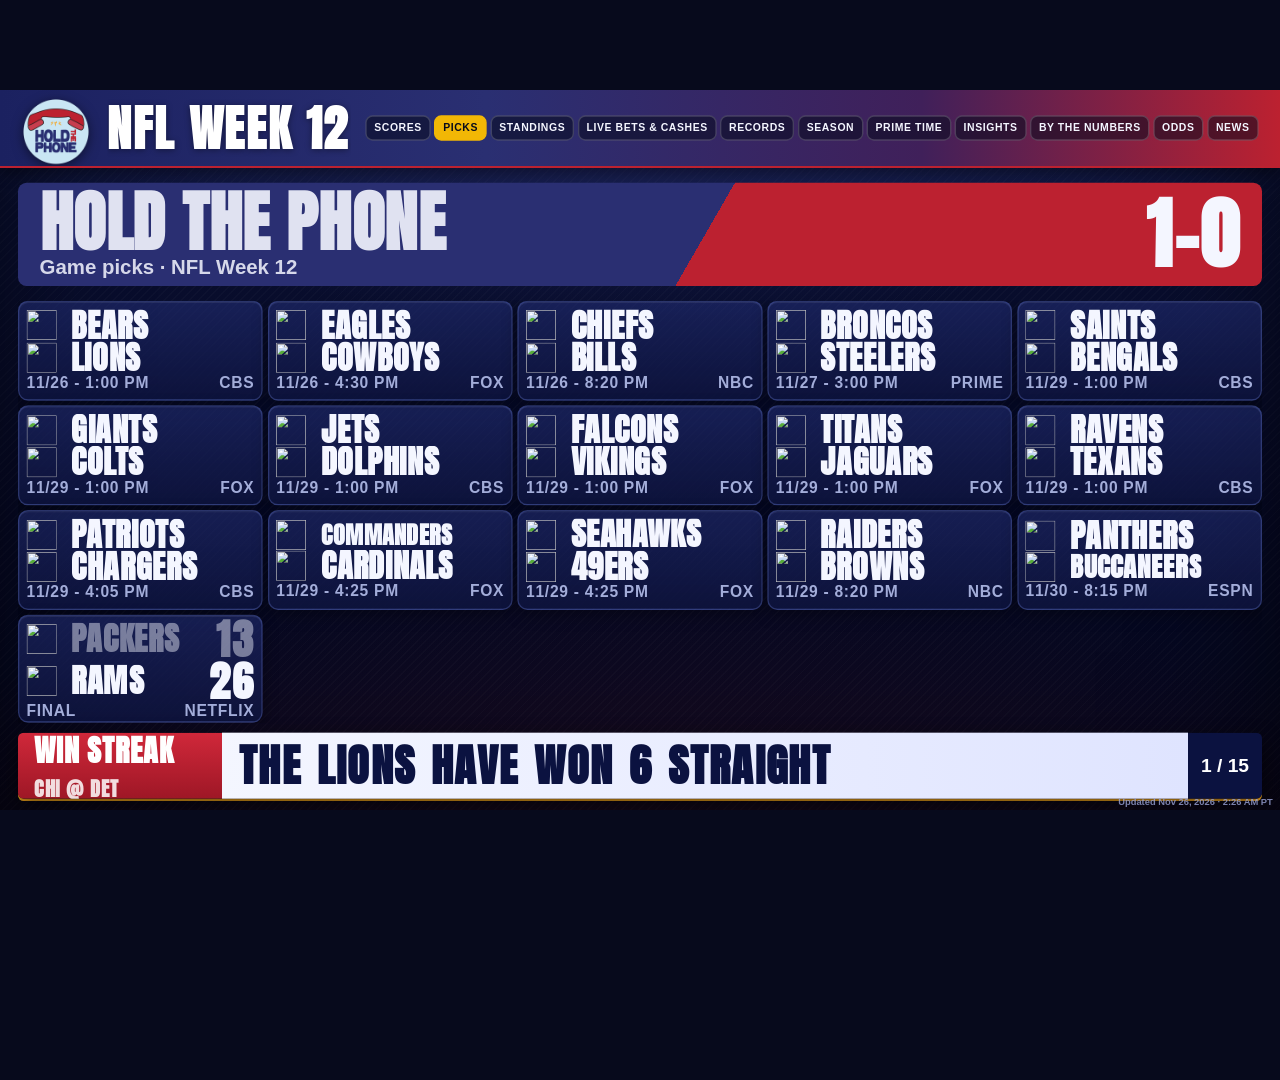
==== commit 5554519a: "Update board + bot + graphics Thu Nov 26 2:26 AM Co-Authored-By: Claude Opus 5.5 <noreply@anthropic." ====
--- a/board/index.html
+++ b/board/index.html
@@ -388,8 +388,8 @@
     </section>
   </main>
 </div>
-<script>window.SNAP = {"/api/scores":[{"id":"401873081","date":"2026-11-26T18:00Z","state":"pre","detail":"11/26 - 1:00 PM EST","possession":null,"down":"","redzone":false,"last":"","broadcast":"CBS","away":{"abbr":"CHI","name":"Bears","id":"3","score":"0","color":"#0b1c3a","logo":"https://a.espncdn.com/i/teamlogos/nfl/500-dark/scoreboard/chi.png","record":"8-2"},"home":{"abbr":"DET","name":"Lions","id":"8","score":"0","color":"#0076b6","logo":"https://a.espncdn.com/i/teamlogos/nfl/500-dark/scoreboard/det.png","record":"8-2"}},{"id":"401873080","date":"2026-11-26T21:30Z","state":"pre","detail":"11/26 - 4:30 PM EST","possession":null,"down":"","redzone":false,"last":"","broadcast":"Fox","away":{"abbr":"PHI","name":"Eagles","id":"21","score":"0","color":"#06424d","logo":"https://a.espncdn.com/i/teamlogos/nfl/500-dark/scoreboard/phi.png","record":"3-7"},"home":{"abbr":"DAL","name":"Cowboys","id":"6","score":"0","color":"#002a5c","logo":"https://a.espncdn.com/i/teamlogos/nfl/500-dark/scoreboard/dal.png","record":"5-6"}},{"id":"401873082","date":"2026-11-27T01:20Z","state":"pre","detail":"11/26 - 8:20 PM EST","possession":null,"down":"","redzone":false,"last":"","broadcast":"NBC","away":{"abbr":"KC","name":"Chiefs","id":"12","score":"0","color":"#e31837","logo":"https://a.espncdn.com/i/teamlogos/nfl/500-dark/scoreboard/kc.png","record":"8-2"},"home":{"abbr":"BUF","name":"Bills","id":"2","score":"0","color":"#00338d","logo":"https://a.espncdn.com/i/teamlogos/nfl/500-dark/scoreboard/buf.png","record":"9-1"}},{"id":"401873083","date":"2026-11-27T20:00Z","state":"pre","detail":"11/27 - 3:00 PM EST","possession":null,"down":"","redzone":false,"last":"","broadcast":"Prime Video","away":{"abbr":"DEN","name":"Broncos","id":"7","score":"0","color":"#0a2343","logo":"https://a.espncdn.com/i/teamlogos/nfl/500-dark/scoreboard/den.png","record":"8-2"},"home":{"abbr":"PIT","name":"Steelers","id":"23","score":"0","color":"#000000","logo":"https://a.espncdn.com/i/teamlogos/nfl/500-dark/scoreboard/pit.png","record":"6-4"}},{"id":"401873087","date":"2026-11-29T18:00Z","state":"pre","detail":"11/29 - 1:00 PM EST","possession":null,"down":"","redzone":false,"last":"","broadcast":"CBS","away":{"abbr":"NO","name":"Saints","id":"18","score":"0","color":"#d3bc8d","logo":"https://a.espncdn.com/i/teamlogos/nfl/500-dark/scoreboard/no.png","record":"3-7"},"home":{"abbr":"CIN","name":"Bengals","id":"4","score":"0","color":"#fb4f14","logo":"https://a.espncdn.com/i/teamlogos/nfl/500-dark/scoreboard/cin.png","record":"7-3"}},{"id":"401873088","date":"2026-11-29T18:00Z","state":"pre","detail":"11/29 - 1:00 PM EST","possession":null,"down":"","redzone":false,"last":"","broadcast":"Fox","away":{"abbr":"NYG","name":"Giants","id":"19","score":"0","color":"#003c7f","logo":"https://a.espncdn.com/i/teamlogos/nfl/500-dark/scoreboard/nyg.png","record":"6-3-1"},"home":{"abbr":"IND","name":"Colts","id":"11","score":"0","color":"#003b75","logo":"https://a.espncdn.com/i/teamlogos/nfl/500-dark/scoreboard/ind.png","record":"3-8"}},{"id":"401873089","date":"2026-11-29T18:00Z","state":"pre","detail":"11/29 - 1:00 PM EST","possession":null,"down":"","redzone":false,"last":"","broadcast":"CBS","away":{"abbr":"NYJ","name":"Jets","id":"20","score":"0","color":"#115740","logo":"https://a.espncdn.com/i/teamlogos/nfl/500-dark/scoreboard/nyj.png","record":"3-8"},"home":{"abbr":"MIA","name":"Dolphins","id":"15","score":"0","color":"#008e97","logo":"https://a.espncdn.com/i/teamlogos/nfl/500-dark/scoreboard/mia.png","record":"1-9"}},{"id":"401873084","date":"2026-11-29T18:00Z","state":"pre","detail":"11/29 - 1:00 PM EST","possession":null,"down":"","redzone":false,"last":"","broadcast":"Fox","away":{"abbr":"ATL","name":"Falcons","id":"1","score":"0","color":"#a71930","logo":"https://a.espncdn.com/i/teamlogos/nfl/500-dark/scoreboard/atl.png","record":"3-7"},"home":{"abbr":"MIN","name":"Vikings","id":"16","score":"0","color":"#4f2683","logo":"https://a.espncdn.com/i/teamlogos/nfl/500-dark/scoreboard/min.png","record":"7-3"}},{"id":"401873090","date":"2026-11-29T18:00Z","state":"pre","detail":"11/29 - 1:00 PM EST","possession":null,"down":"","redzone":false,"last":"","broadcast":"Fox","away":{"abbr":"TEN","name":"Titans","id":"10","score":"0","color":"#4495d2","logo":"https://a.espncdn.com/i/teamlogos/nfl/500-dark/scoreboard/ten.png","record":"1-9"},"home":{"abbr":"JAX","name":"Jaguars","id":"30","score":"0","color":"#007487","logo":"https://a.espncdn.com/i/teamlogos/nfl/500-dark/scoreboard/jax.png","record":"7-3"}},{"id":"401873085","date":"2026-11-29T18:00Z","state":"pre","detail":"11/29 - 1:00 PM EST","possession":null,"down":"","redzone":false,"last":"","broadcast":"CBS","away":{"abbr":"BAL","name":"Ravens","id":"33","score":"0","color":"#29126f","logo":"https://a.espncdn.com/i/teamlogos/nfl/500-dark/scoreboard/bal.png","record":"4-7"},"home":{"abbr":"HOU","name":"Texans","id":"34","score":"0","color":"#021018","logo":"https://a.espncdn.com/i/teamlogos/nfl/500-dark/scoreboard/hou.png","record":"4-6"}},{"id":"401873093","date":"2026-11-29T21:05Z","state":"pre","detail":"11/29 - 4:05 PM EST","possession":null,"down":"","redzone":false,"last":"","broadcast":"CBS","away":{"abbr":"NE","name":"Patriots","id":"17","score":"0","color":"#002a5c","logo":"https://a.espncdn.com/i/teamlogos/nfl/500-dark/scoreboard/ne.png","record":"5-5"},"home":{"abbr":"LAC","name":"Chargers","id":"24","score":"0","color":"#0080c6","logo":"https://a.espncdn.com/i/teamlogos/nfl/500-dark/scoreboard/lac.png","record":"1-9"}},{"id":"401873092","date":"2026-11-29T21:25Z","state":"pre","detail":"11/29 - 4:25 PM EST","possession":null,"down":"","redzone":false,"last":"","broadcast":"Fox","away":{"abbr":"WSH","name":"Commanders","id":"28","score":"0","color":"#5a1414","logo":"https://a.espncdn.com/i/teamlogos/nfl/500-dark/scoreboard/wsh.png","record":"4-5-1"},"home":{"abbr":"ARI","name":"Cardinals","id":"22","score":"0","color":"#a40227","logo":"https://a.espncdn.com/i/teamlogos/nfl/500-dark/scoreboard/ari.png","record":"3-8"}},{"id":"401873091","date":"2026-11-29T21:25Z","state":"pre","detail":"11/29 - 4:25 PM EST","possession":null,"down":"","redzone":false,"last":"","broadcast":"Fox","away":{"abbr":"SEA","name":"Seahawks","id":"26","score":"0","color":"#002a5c","logo":"https://a.espncdn.com/i/teamlogos/nfl/500-dark/scoreboard/sea.png","record":"6-4"},"home":{"abbr":"SF","name":"49ers","id":"25","score":"0","color":"#aa0000","logo":"https://a.espncdn.com/i/teamlogos/nfl/500-dark/scoreboard/sf.png","record":"9-1"}},{"id":"401873086","date":"2026-11-30T01:20Z","state":"pre","detail":"11/29 - 8:20 PM EST","possession":null,"down":"","redzone":false,"last":"","broadcast":"NBC","away":{"abbr":"LV","name":"Raiders","id":"13","score":"0","color":"#000000","logo":"https://a.espncdn.com/i/teamlogos/nfl/500-dark/scoreboard/lv.png","record":"4-7"},"home":{"abbr":"CLE","name":"Browns","id":"5","score":"0","color":"#472a08","logo":"https://a.espncdn.com/i/teamlogos/nfl/500-dark/scoreboard/cle.png","record":"6-4"}},{"id":"401873094","date":"2026-12-01T01:15Z","state":"pre","detail":"11/30 - 8:15 PM EST","possession":null,"down":"","redzone":false,"last":"","broadcast":"ESPN","away":{"abbr":"CAR","name":"Panthers","id":"29","score":"0","color":"#0085ca","logo":"https://a.espncdn.com/i/teamlogos/nfl/500-dark/scoreboard/car.png","record":"5-5"},"home":{"abbr":"TB","name":"Buccaneers","id":"27","score":"0","color":"#bd1c36","logo":"https://a.espncdn.com/i/teamlogos/nfl/500-dark/scoreboard/tb.png","record":"3-7"}},{"id":"401873079","date":"2026-11-26T01:00Z","state":"post","detail":"Final","possession":null,"down":"","redzone":false,"last":"","broadcast":"Netflix","away":{"abbr":"GB","name":"Packers","id":"9","score":"13","color":"#204e32","logo":"https://a.espncdn.com/i/teamlogos/nfl/500-dark/scoreboard/gb.png","record":"6-5"},"home":{"abbr":"LAR","name":"Rams","id":"14","score":"26","color":"#003594","logo":"https://a.espncdn.com/i/teamlogos/nfl/500-dark/scoreboard/lar.png","record":"7-4"}}],"/api/picks":{"show":{"name":"Best Bets Monday Night Football Commanders-Bengals","show":"Monday Night","week":"11","nflweek":"12","date":"2026-11-23"},"tickets":[{"ticket":"6:54|Show|Game Pick|Commanders","time":"6:54","source":"Show","bet":"Game Pick","pick":"Commanders","payout":"","who":"HTP","legs":[{"time":"6:54","source":"Show","bet":"Game Pick","payout":"","pick":"Commanders","game":"WAS @ CIN","market":"Spread","line":"+6","odds":"","result":"Win","who":"HTP","ticket":"6:54|Show|Game Pick|Commanders"}],"won":1,"lost":0,"push":0,"status":"CASHED"},{"ticket":"13:27|Show|Same Game Parlay","time":"13:27","source":"Show","bet":"Same Game Parlay","pick":"Chase","payout":"+400","who":"HTP","legs":[{"time":"13:27","source":"Show","bet":"Same Game Parlay","payout":"+400","pick":"Chase","game":"WAS @ CIN","market":"75+ receiving yards","line":"","odds":"","result":"Pending","who":"HTP","ticket":"13:27|Show|Same Game Parlay"},{"time":"13:27","source":"Show","bet":"Same Game Parlay","payout":"+400","pick":"Jaden Daniels","game":"WAS @ CIN","market":"25+ rushing yards","line":"","odds":"","result":"Pending","who":"HTP","ticket":"13:27|Show|Same Game Parlay"},{"time":"13:27","source":"Show","bet":"Same Game Parlay","payout":"+400","pick":"Stefon Diggs","game":"WAS @ CIN","market":"50+ receiving yards","line":"","odds":"","result":"Pending","who":"HTP","ticket":"13:27|Show|Same Game Parlay"},{"time":"13:27","source":"Show","bet":"Same Game Parlay","payout":"+400","pick":"Chase Brown","game":"WAS @ CIN","market":"Anytime TD","line":"","odds":"","result":"Pending","who":"HTP","ticket":"13:27|Show|Same Game Parlay"}],"won":0,"lost":0,"push":0,"status":"OPEN"},{"ticket":"15:52|Show|Player Prop","time":"15:52","source":"Show","bet":"Player Prop","pick":"Chig Okonkwo","payout":"","who":"HTP","legs":[{"time":"15:52","source":"Show","bet":"Player Prop","payout":"","pick":"Chig Okonkwo","game":"WAS @ CIN","market":"Anytime TD","line":"","odds":"","result":"Pending","who":"HTP","ticket":"15:52|Show|Player Prop"}],"won":0,"lost":0,"push":0,"status":"OPEN"},{"ticket":"16:36|Show|Player Prop","time":"16:36","source":"Show","bet":"Player Prop","pick":"Jaden Daniels","payout":"","who":"HTP","legs":[{"time":"16:36","source":"Show","bet":"Player Prop","payout":"","pick":"Jaden Daniels","game":"WAS @ CIN","market":"Anytime TD","line":"","odds":"","result":"Pending","who":"HTP","ticket":"16:36|Show|Player Prop"}],"won":0,"lost":0,"push":0,"status":"OPEN"},{"ticket":"18:28|Show|Player Prop","time":"18:28","source":"Show","bet":"Player Prop","pick":"Mike Kosicki","payout":"","who":"HTP","legs":[{"time":"18:28","source":"Show","bet":"Player Prop","payout":"","pick":"Mike Kosicki","game":"WAS @ CIN","market":"First TD","line":"","odds":"","result":"Pending","who":"HTP","ticket":"18:28|Show|Player Prop"}],"won":0,"lost":0,"push":0,"status":"OPEN"},{"ticket":"19:50|Show|Player Prop","time":"19:50","source":"Show","bet":"Player Prop","pick":"Chase","payout":"","who":"HTP","legs":[{"time":"19:50","source":"Show","bet":"Player Prop","payout":"","pick":"Chase","game":"WAS @ CIN","market":"100+ receiving yards","line":"","odds":"","result":"Pending","who":"HTP","ticket":"19:50|Show|Player Prop"}],"won":0,"lost":0,"push":0,"status":"OPEN"}],"who":[{"who":"HTP","label":"Hold The Phone","won":1,"lost":0,"pending":8,"game":"1-0","tickets":6,"cashed":1},{"who":"Gavin","label":"Gavin","won":0,"lost":0,"pending":0,"game":"0-0","tickets":0,"cashed":0},{"who":"Danny","label":"Danny","won":0,"lost":0,"pending":0,"game":"0-0","tickets":0,"cashed":0},{"who":"Loops","label":"Loops","won":0,"lost":0,"pending":0,"game":"0-0","tickets":0,"cashed":0},{"who":"Team","label":"Team","won":0,"lost":0,"pending":0,"game":"0-0","tickets":0,"cashed":0},{"who":"Caller","label":"Callers","won":0,"lost":0,"pending":0,"game":"0-0","tickets":0,"cashed":0}]},"/api/season":{"who":[{"who":"HTP","label":"Hold The Phone","won":73,"lost":69,"game":"73-69","tickets":268,"cashed":105,"pending":41},{"who":"Gavin","label":"Gavin","won":0,"lost":0,"game":"0-0","tickets":53,"cashed":20,"pending":3},{"who":"Danny","label":"Danny","won":0,"lost":0,"game":"0-0","tickets":21,"cashed":3,"pending":5},{"who":"Loops","label":"Loops","won":0,"lost":0,"game":"0-0","tickets":22,"cashed":4,"pending":2},{"who":"Team","label":"Team","won":0,"lost":0,"game":"0-0","tickets":5,"cashed":0,"pending":0}],"types":[{"type":"SUNDAY","label":"Sunday Best Bets","won":28,"lost":26,"game":"28-26","tickets":124,"cashed":57,"pending":5},{"type":"MNF","label":"Monday Night","won":5,"lost":6,"game":"5-6","tickets":59,"cashed":13,"pending":16},{"type":"TNF","label":"Thursday Night","won":7,"lost":5,"game":"7-5","tickets":76,"cashed":19,"pending":8},{"type":"CFB","label":"College Football","won":33,"lost":32,"game":"33-32","tickets":113,"cashed":43,"pending":23}],"ladder":{"bank":40,"climbed":2,"legs_hit":12,"legs":17,"last":{"day":"Day 4","hits":[],"legs":3,"pending":3}},"hits":[{"label":"Patrick Mahomes","bet":"First TD Scorer","price":"+3000","type":"MNF"},{"label":"George Holani","bet":"First TD Scorer","price":"+1200","type":"TNF"},{"label":"6 Leg Parlay","bet":"6 Leg Parlay","price":"+1000","type":"SUNDAY"},{"label":"6 Leg Parlay","bet":"6 Leg Parlay","price":"+930","type":"SUNDAY"},{"label":"Christian Watson","bet":"First TD Scorer","price":"+750","type":"TNF"},{"label":"George Kittle","bet":"First TD Scorer","price":"+675","type":"MNF"},{"label":"4-Leg Same Game Parlay","bet":"Same Game Parlay","price":"+525","type":"TNF"},{"label":"4-Leg Same Game Parlay","bet":"Same Game Parlay","price":"+450","type":"TNF"},{"label":"4-Leg Parlay","bet":"Parlay","price":"+340","type":"SUNDAY"},{"label":"3-Leg Same Game Parlay","bet":"Same Game Parlay","price":"+290","type":"MNF"},{"label":"4-Leg Same Game Parlay","bet":"Same Game Parlay","price":"+250","type":"MNF"},{"label":"4-Leg Same Game Parlay","bet":"Same Game Parlay","price":"+230","type":"MNF"},{"label":"4-Leg Same Game Parlay","bet":"Same Game Parlay","price":"+220","type":"TNF"},{"label":"Amon-Ra St. Brown","bet":"$500 TD Scorer","price":"+105","type":"SUNDAY"},{"label":"Justice Hill Over 2.5","bet":"Player Prop","price":"+100","type":"TNF"},{"label":"Josh Allen","bet":"First TD Scorer","price":"","type":"TNF"},{"label":"Darnell Washington Over 16.5","bet":"Player Prop","price":"","type":"TNF"},{"label":"KC Concepcion Over 3.5","bet":"Player Prop","price":"","type":"TNF"},{"label":"Parker Washington","bet":"$500 TD Scorer","price":"","type":"TNF"},{"label":"Tucker Kraft","bet":"Anytime TD","price":"","type":"TNF"},{"label":"Rams / Cowboys","bet":"Parlay","price":"","type":"SUNDAY"},{"label":"Packers +9.5 / Seahawks -2.5","bet":"Teaser","price":"","type":"SUNDAY"},{"label":"Trey McBride","bet":"$500 TD Scorer","price":"","type":"SUNDAY"},{"label":"Jahmyr Gibbs","bet":"Anytime TD","price":"","type":"SUNDAY"},{"label":"Christian McCaffrey","bet":"Anytime TD","price":"","type":"SUNDAY"},{"label":"Jaxon Smith-Njigba","bet":"Anytime TD","price":"","type":"SUNDAY"},{"label":"Derrick Henry","bet":"Anytime TD","price":"","type":"SUNDAY"},{"label":"Josh Allen","bet":"Anytime TD","price":"","type":"SUNDAY"},{"label":"Puka Nacua","bet":"$500 TD Scorer","price":"","type":"SUNDAY"},{"label":"Matthew Golden 1+ TD","bet":"Anytime TD","price":"","type":"TNF"},{"label":"Patrick Mahomes Over 14.5","bet":"Player Prop","price":"","type":"MNF"},{"label":"Jaxson Dart 50+","bet":"Player Prop","price":"","type":"SUNDAY"},{"label":"Josh Allen","bet":"Anytime TD","price":"","type":"SUNDAY"},{"label":"Derrick Henry","bet":"Anytime TD","price":"","type":"SUNDAY"},{"label":"Amon-Ra St. Brown","bet":"Anytime TD","price":"","type":"SUNDAY"},{"label":"Omarion Hampton","bet":"Anytime TD","price":"","type":"SUNDAY"},{"label":"Juwan Johnson Over 38.5","bet":"Player Prop","price":"","type":"MNF"},{"label":"Texas / South Carolina","bet":"Parlay","price":"","type":"CFB"},{"label":"Jonathan Taylor","bet":"Anytime TD","price":"","type":"SUNDAY"},{"label":"Kenneth Walker III","bet":"Anytime TD","price":"","type":"SUNDAY"},{"label":"James Cook III","bet":"Anytime TD","price":"","type":"SUNDAY"},{"label":"Christian McCaffrey","bet":"Anytime TD","price":"","type":"SUNDAY"},{"label":"Stefon Diggs Over 42.5","bet":"Player Prop","price":"","type":"MNF"},{"label":"Puka Nacua","bet":"$500 TD Scorer","price":"","type":"SUNDAY"},{"label":"Kenneth Walker III / Jahmyr Gibbs","bet":"Parlay","price":"","type":"SUNDAY"},{"label":"LaNorris Sellers to throw an interception 1+","bet":"Player Prop","price":"","type":"CFB"},{"label":"Garrett Wilson 1+ TD","bet":"$500 TD Scorer","price":"","type":"SUNDAY"}],"primetime":{"won":12,"lost":11,"game":"12-11","tickets":135,"cashed":32,"pending":24,"hits":[{"label":"Patrick Mahomes","bet":"First TD Scorer","price":"+3000","type":"MNF"},{"label":"George Holani","bet":"First TD Scorer","price":"+1200","type":"TNF"},{"label":"Christian Watson","bet":"First TD Scorer","price":"+750","type":"TNF"},{"label":"George Kittle","bet":"First TD Scorer","price":"+675","type":"MNF"},{"label":"4-Leg Same Game Parlay","bet":"Same Game Parlay","price":"+525","type":"TNF"},{"label":"4-Leg Same Game Parlay","bet":"Same Game Parlay","price":"+450","type":"TNF"}]},"extras":{"weeks":[{"week":0,"won":7,"lost":6},{"week":1,"won":7,"lost":5},{"week":2,"won":4,"lost":8},{"week":3,"won":7,"lost":5},{"week":4,"won":6,"lost":6},{"week":5,"won":5,"lost":8},{"week":6,"won":8,"lost":3},{"week":7,"won":9,"lost":3},{"week":8,"won":8,"lost":5},{"week":9,"won":2,"lost":10},{"week":10,"won":5,"lost":6},{"week":11,"won":5,"lost":4}],"hot":{"weeks":1,"won":5,"lost":4},"dogs":{"won":38,"lost":28},"dogs3":{"won":32,"lost":26},"biggest":{"label":"Patrick Mahomes","bet":"First TD Scorer","price":"+3000","type":"MNF"}},"episodes":68,"won":73,"lost":69,"game":"73-69","tickets":372,"cashed":132,"pending":52},"/api/odds":[{"start":"2026-11-26T18:00:00Z","kickoff":"THU 1:00 PM ET","live":false,"away":{"name":"Bears","abbr":"CHI","logo":"https://a.espncdn.com/i/teamlogos/nfl/500-dark/chi.png"},"home":{"name":"Lions","abbr":"DET","logo":"https://a.espncdn.com/i/teamlogos/nfl/500-dark/det.png"},"spread":["-1","+1"],"total":"56","ml":["-120","+100"]},{"start":"2026-11-26T21:30:00Z","kickoff":"THU 4:30 PM ET","live":false,"away":{"name":"Eagles","abbr":"PHI","logo":"https://a.espncdn.com/i/teamlogos/nfl/500-dark/phi.png"},"home":{"name":"Cowboys","abbr":"DAL","logo":"https://a.espncdn.com/i/teamlogos/nfl/500-dark/dal.png"},"spread":["+8.5","-8.5"],"total":"48","ml":["+375","-475"]},{"start":"2026-11-27T01:20:00Z","kickoff":"THU 8:20 PM ET","live":false,"away":{"name":"Chiefs","abbr":"KC","logo":"https://a.espncdn.com/i/teamlogos/nfl/500-dark/kc.png"},"home":{"name":"Bills","abbr":"BUF","logo":"https://a.espncdn.com/i/teamlogos/nfl/500-dark/buf.png"},"spread":["+3","-3"],"total":"45.5","ml":["+130","-155"]},{"start":"2026-11-27T20:00:00Z","kickoff":"FRI 3:00 PM ET","live":false,"away":{"name":"Broncos","abbr":"DEN","logo":"https://a.espncdn.com/i/teamlogos/nfl/500-dark/den.png"},"home":{"name":"Steelers","abbr":"PIT","logo":"https://a.espncdn.com/i/teamlogos/nfl/500-dark/pit.png"},"spread":["-4","+4"],"total":"36.5","ml":["-210","+175"]},{"start":"2026-11-29T18:00:00Z","kickoff":"SUN 1:00 PM ET","live":false,"away":{"name":"Falcons","abbr":"ATL","logo":"https://a.espncdn.com/i/teamlogos/nfl/500-dark/atl.png"},"home":{"name":"Vikings","abbr":"MIN","logo":"https://a.espncdn.com/i/teamlogos/nfl/500-dark/min.png"},"spread":["+7","-7"],"total":"41.5","ml":["+260","-325"]},{"start":"2026-11-29T18:00:00Z","kickoff":"SUN 1:00 PM ET","live":false,"away":{"name":"Ravens","abbr":"BAL","logo":"https://a.espncdn.com/i/teamlogos/nfl/500-dark/bal.png"},"home":{"name":"Texans","abbr":"HOU","logo":"https://a.espncdn.com/i/teamlogos/nfl/500-dark/hou.png"},"spread":["+6.5","-6.5"],"total":"47.5","ml":["+250","-300"]},{"start":"2026-11-29T18:00:00Z","kickoff":"SUN 1:00 PM ET","live":false,"away":{"name":"Saints","abbr":"NO","logo":"https://a.espncdn.com/i/teamlogos/nfl/500-dark/no.png"},"home":{"name":"Bengals","abbr":"CIN","logo":"https://a.espncdn.com/i/teamlogos/nfl/500-dark/cin.png"},"spread":["+9.5","-9.5"],"total":"49.5","ml":["+425","-550"]},{"start":"2026-11-29T18:00:00Z","kickoff":"SUN 1:00 PM ET","live":false,"away":{"name":"Giants","abbr":"NYG","logo":"https://a.espncdn.com/i/teamlogos/nfl/500-dark/nyg.png"},"home":{"name":"Colts","abbr":"IND","logo":"https://a.espncdn.com/i/teamlogos/nfl/500-dark/ind.png"},"spread":["-6","+6"],"total":"41.5","ml":["-285","+230"]},{"start":"2026-11-29T18:00:00Z","kickoff":"SUN 1:00 PM ET","live":false,"away":{"name":"Jets","abbr":"NYJ","logo":"https://a.espncdn.com/i/teamlogos/nfl/500-dark/nyj.png"},"home":{"name":"Dolphins","abbr":"MIA","logo":"https://a.espncdn.com/i/teamlogos/nfl/500-dark/mia.png"},"spread":["-4.5","+4.5"],"total":"40.5","ml":["-235","+190"]},{"start":"2026-11-29T18:00:00Z","kickoff":"SUN 1:00 PM ET","live":false,"away":{"name":"Titans","abbr":"TEN","logo":"https://a.espncdn.com/i/teamlogos/nfl/500-dark/ten.png"},"home":{"name":"Jaguars","abbr":"JAX","logo":"https://a.espncdn.com/i/teamlogos/nfl/500-dark/jax.png"},"spread":["+14.5","-14.5"],"total":"49","ml":["+750","-1100"]},{"start":"2026-11-29T21:05:00Z","kickoff":"SUN 4:05 PM ET","live":false,"away":{"name":"Patriots","abbr":"NE","logo":"https://a.espncdn.com/i/teamlogos/nfl/500-dark/ne.png"},"home":{"name":"Chargers","abbr":"LAC","logo":"https://a.espncdn.com/i/teamlogos/nfl/500-dark/lac.png"},"spread":["-1","+1"],"total":"35.5","ml":["-118","-102"]},{"start":"2026-11-29T21:25:00Z","kickoff":"SUN 4:25 PM ET","live":false,"away":{"name":"Seahawks","abbr":"SEA","logo":"https://a.espncdn.com/i/teamlogos/nfl/500-dark/sea.png"},"home":{"name":"49ers","abbr":"SF","logo":"https://a.espncdn.com/i/teamlogos/nfl/500-dark/sf.png"},"spread":["+2.5","-2.5"],"total":"44.5","ml":["+120","-145"]},{"start":"2026-11-29T21:25:00Z","kickoff":"SUN 4:25 PM ET","live":false,"away":{"name":"Commanders","abbr":"WSH","logo":"https://a.espncdn.com/i/teamlogos/nfl/500-dark/wsh.png"},"home":{"name":"Cardinals","abbr":"ARI","logo":"https://a.espncdn.com/i/teamlogos/nfl/500-dark/ari.png"},"spread":["-7","+7"],"total":"41.5","ml":["-350","+275"]},{"start":"2026-11-30T01:20:00Z","kickoff":"SUN 8:20 PM ET","live":false,"away":{"name":"Raiders","abbr":"LV","logo":"https://a.espncdn.com/i/teamlogos/nfl/500-dark/lv.png"},"home":{"name":"Browns","abbr":"CLE","logo":"https://a.espncdn.com/i/teamlogos/nfl/500-dark/cle.png"},"spread":["+4.5","-4.5"],"total":"40","ml":["+195","-235"]},{"start":"2026-12-01T01:15:00Z","kickoff":"MON 8:15 PM ET","live":false,"away":{"name":"Panthers","abbr":"CAR","logo":"https://a.espncdn.com/i/teamlogos/nfl/500-dark/car.png"},"home":{"name":"Buccaneers","abbr":"TB","logo":"https://a.espncdn.com/i/teamlogos/nfl/500-dark/tb.png"},"spread":["+3","-3"],"total":"43.5","ml":["+135","-160"]}],"/api/news":[{"headline":"Packers' Parsons calls for accountability after Rams run wild","description":"\"That wasn't a championship attitude, competitiveness, drive,\" Micah Parsons said of Green Bay allowing the Rams to rush for a season-high 241 yards.","published":"2026-11-26T08:31:09Z","image":"https://a.espncdn.com/photo/2026/1126/r1751546_600x400_3-2.jpg"},{"headline":"Blake Corum leads Rams' dominant rushing attack in their 5th straight win, 26-13 over Packers","description":"\u2014 At some point, Blake Corum realized he should be getting weary while he ran the ball more times than anybody ever had during Sean McVay's 10 seasons in charge of the Los Angeles Rams.","published":"2026-11-26T05:49:32Z","image":"","matchup":[{"abbr":"GB","logo":"https://a.espncdn.com/i/teamlogos/nfl/500-dark/gb.png","color":"#204e32"},{"abbr":"LAR","logo":"https://a.espncdn.com/i/teamlogos/nfl/500-dark/lar.png","color":"#003594"}]},{"headline":"Rams take Packers' dinner in first Thanksgiving Eve game","description":"The night was full of interceptions and injuries with the Rams taking the W.","published":"2026-11-26T04:34:44Z","image":"https://a.espncdn.com/photo/2026/1126/r1751518_1296x729_16-9.jpg"},{"headline":"Rams vs. Packers: Week 12 NFL game highlights","description":"Our team reporters are set to keep you updated on all the biggest plays and highlights.","published":"2026-11-26T04:37:26Z","image":"https://a.espncdn.com/photo/2026/1126/r1751500_1296x729_16-9.jpg"},{"headline":"Rams' Kam Kinchens ejected as hit leaves Packers' Christian Watson concussed","description":"Rams safety Kam Kinchens was ejected for a hit along the sideline that left Packers wide receiver Christian Watson with a concussion Wednesday night.","published":"2026-11-26T06:56:07Z","image":"https://a.espncdn.com/photo/2026/1126/r1751489_600x600_1-1.jpg"},{"headline":"Buccaneers will need more from Baker Mayfield and struggling passing attack to beat the Panthers","description":"\u2014 The Tampa Bay Buccaneers didn't need much from Baker Mayfield to rout the Carolina Panthers last month.","published":"2026-11-26T02:24:54Z","image":"","matchup":[{"abbr":"CAR","logo":"https://a.espncdn.com/i/teamlogos/nfl/500-dark/car.png","color":"#0085ca"},{"abbr":"TB","logo":"https://a.espncdn.com/i/teamlogos/nfl/500-dark/tb.png","color":"#bd1c36"}]},{"headline":"Tony Romo takes job with sports gambling company co-founded by Jake Paul","description":"Former CBS NFL analyst Tony Romo has taken a job with Betr, with the company saying he will make predictions and engage with fans across platforms.","published":"2026-11-26T02:37:43Z","image":"https://a.espncdn.com/photo/2026/0730/r1695598_600x400_3-2.jpg"},{"headline":"Kirk Cousins makes his home debut in his second act with the Vikings, fittingly against the Falcons","description":"\u2014 When the Minnesota Vikings last played at home, a foundering offense heard it from the frustrated fans after each futile possession.","published":"2026-11-26T01:47:32Z","image":"","matchup":[{"abbr":"ATL","logo":"https://a.espncdn.com/i/teamlogos/nfl/500-dark/atl.png","color":"#a71930"},{"abbr":"MIN","logo":"https://a.espncdn.com/i/teamlogos/nfl/500-dark/min.png","color":"#4f2683"}]}],"/api/insights":{"cards":[{"game":"Chicago Bears @ Detroit Lions","kickoff":"THU 1:00 PM ET","live":false,"spread":["-1","+1"],"spread_prices":{"away":{"line":"-1","price":"-110"},"home":{"line":"+1","price":"-108"}},"total":"56","total_prices":{"over":{"line":"56","price":"-108"},"under":{"line":"56","price":"-110"}},"moneyline":["-120","+100"],"move":{"open":"-2.5","now":"-1"},"away":{"team":"Chicago Bears","abbr":"CHI","games":10,"record":"8-2","home":"5-1","road":"3-1","points_for":26.2,"points_against":19.7,"avg_margin":6.5,"avg_game_total":45.9,"last5":["@ ATL W 31-23","vs NE W 30-24","@ SEA W 34-17","vs TB W 27-24","vs NO W 21-13"],"vs_this_spread":{"line":-1.0,"would_have_covered":8,"pushed":0,"of":10},"vs_this_total":{"line":56.0,"over":1,"under":9,"of":10},"logo":"https://a.espncdn.com/i/teamlogos/nfl/500-dark/chi.png"},"home":{"team":"Detroit Lions","abbr":"DET","games":10,"record":"8-2","home":"6-0","road":"2-2","points_for":28.8,"points_against":22.0,"avg_margin":6.8,"avg_game_total":50.8,"last5":["vs GB W 20-17","vs MIN W 19-15","@ MIA W 19-9","vs NE W 35-10","vs TB W 31-21"],"vs_this_spread":{"line":1.0,"would_have_covered":8,"pushed":0,"of":10},"vs_this_total":{"line":56.0,"over":4,"under":6,"of":10},"logo":"https://a.espncdn.com/i/teamlogos/nfl/500-dark/det.png"},"pick":null,"facts":[{"tag":"WIN STREAK","text":"The Lions have won 6 straight"},{"tag":"WIN STREAK","text":"The Bears have won 5 straight"},{"tag":"VS THE NUMBER","text":"The Bears would have covered -1 in 8 of 10 games this season"},{"tag":"VS THE NUMBER","text":"The Lions would have covered +1 in 8 of 10 games this season"}]}],"focus":{"game":"Bears @ Lions","away":{"name":"Bears","abbr":"CHI","logo":"https://a.espncdn.com/i/teamlogos/nfl/500-dark/chi.png"},"home":{"name":"Lions","abbr":"DET","logo":"https://a.espncdn.com/i/teamlogos/nfl/500-dark/det.png"},"kickoff":"THU 1:00 PM ET","spread":["-1","+1"],"total":"56","ml":["-120","+100"],"night":"THURSDAY NIGHT"},"moves":[{"game":"Bears @ Lions","away":{"name":"Bears","abbr":"CHI","logo":"https://a.espncdn.com/i/teamlogos/nfl/500-dark/chi.png"},"home":{"name":"Lions","abbr":"DET","logo":"https://a.espncdn.com/i/teamlogos/nfl/500-dark/det.png"},"since":"2026-11-22T14:13","kickoff":"THU 1:00 PM ET","spread":{"open":"-2.5","now":"-1","pts":1.5,"toward":"Lions","fav":"Bears"},"total":{"open":"55.5","now":"56","dir":"UP"}}],"trends":[{"player":"Sione Vaki","team":"DET","stat":"REC YDS","side":"OVER","line":1.5,"hits":8,"of":10,"price":"-120","avg":8.8,"game":"Chicago Bears @ Detroit Lions","headshot":"https://a.espncdn.com/i/headshots/nfl/players/full/4912274.png"},{"player":"Sione Vaki","team":"DET","stat":"REC","side":"OVER","line":0.5,"hits":8,"of":10,"price":"-140","avg":0.9,"game":"Chicago Bears @ Detroit Lions","headshot":"https://a.espncdn.com/i/headshots/nfl/players/full/4912274.png"},{"player":"Kyle Monangai","team":"CHI","stat":"REC","side":"OVER","line":0.5,"hits":8,"of":10,"price":"-190","avg":1.7,"game":"Chicago Bears @ Detroit Lions","headshot":"https://a.espncdn.com/i/headshots/nfl/players/full/4608686.png"},{"player":"Zavion Thomas","team":"CHI","stat":"REC","side":"UNDER","line":1.5,"hits":8,"of":10,"price":"-200","avg":0.9,"game":"Chicago Bears @ Detroit Lions","headshot":"https://a.espncdn.com/i/headshots/nfl/players/full/4869748.png"}],"updated":"2:11 AM"},"/api/dayfacts":[{"tag":"WIN STREAK","text":"The Lions have won 6 straight","game":"CHI @ DET","kickoff":"THU 1:00 PM ET","pick":null},{"tag":"VS THE NUMBER","text":"The Cowboys would have covered -8.5 in 3 of 11 games this season","game":"PHI @ DAL","kickoff":"THU 4:30 PM ET","pick":null},{"tag":"WIN STREAK","text":"The Bills have won 6 straight","game":"KC @ BUF","kickoff":"THU 8:20 PM ET","pick":null},{"tag":"WIN STREAK","text":"The Broncos have won 6 straight","game":"DEN @ PIT","kickoff":"FRI 3:00 PM ET","pick":null},{"tag":"LOSS STREAK","text":"The Falcons have lost 3 straight","game":"ATL @ MIN","kickoff":"SUN 1:00 PM ET","pick":null},{"tag":"LOSS STREAK","text":"The Ravens have lost 6 straight","game":"BAL @ HOU","kickoff":"SUN 1:00 PM ET","pick":null},{"tag":"LOSS STREAK","text":"The Saints have lost 2 straight","game":"NO @ CIN","kickoff":"SUN 1:00 PM ET","pick":null},{"tag":"VS THE NUMBER","text":"The Giants would have covered -6 in 3 of 10 games this season","game":"NYG @ IND","kickoff":"SUN 1:00 PM ET","pick":null},{"tag":"OFFENSE","text":"The Cowboys have scored 30+ in 3 of their last 4","game":"PHI @ DAL","kickoff":"THU 4:30 PM ET","pick":null},{"tag":"VS THE NUMBER","text":"The Falcons would have covered +7 in 3 of 10 games this season","game":"ATL @ MIN","kickoff":"SUN 1:00 PM ET","pick":null},{"tag":"OFFENSE","text":"The Giants have scored 21+ in 3 of their last 4","game":"NYG @ IND","kickoff":"SUN 1:00 PM ET","pick":null},{"tag":"DEFENSE","text":"The Ravens have allowed 30+ in 3 of their last 4","game":"BAL @ HOU","kickoff":"SUN 1:00 PM ET","pick":null},{"tag":"DEFENSE","text":"The Saints have allowed 23 or fewer in 4 of their last 4","game":"NO @ CIN","kickoff":"SUN 1:00 PM ET","pick":null},{"tag":"OFFENSE","text":"The Titans have scored 24+ in 3 of their last 4","game":"TEN @ JAX","kickoff":"SUN 1:00 PM ET","pick":null},{"tag":"TOTAL","text":"Patriots and Chargers games have gone over 35.5 in 16 of 20","game":"NE @ LAC","kickoff":"SUN 4:05 PM ET","pick":null}],"/api/live":{"sunday":"2026-11-29","live":[],"cashed":[],"upcoming":5,"lost":0,"total":5,"best_sunday":"2026-11-22","best":[{"show":"Early Week Leans","who":"HTP","bet":"Parlay","payout":"","legs":[{"pick":"Broncos","bet":"Spread -5.5","detail":"DEN 38 LV 24"},{"pick":"Bears","bet":"Spread -3","detail":"CHI 21 NO 13"},{"pick":"Chiefs","bet":"Spread -6.5","detail":"KC 34 ARI 7"}]},{"show":"College Football","who":"HTP","bet":"Game Pick","payout":"","legs":[{"pick":"Nebraska","bet":"Spread +3.5","detail":"NEB 31 OSU 28"}]},{"show":"College Football","who":"HTP","bet":"Game Pick","payout":"","legs":[{"pick":"Tennessee","bet":"ML","detail":"TENN 27 LSU 13"}]},{"show":"College Football","who":"HTP","bet":"Game Pick","payout":"","legs":[{"pick":"Michigan","bet":"Spread +3.5","detail":"MICH 18 UCLA 16"}]},{"show":"Monday Night","who":"HTP","bet":"Game Pick","payout":"","legs":[{"pick":"Commanders","bet":"Spread +6","detail":"WSH 22 CIN 20"}]},{"show":"Sunday Best Bets","who":"HTP","bet":"Game Pick","payout":"","legs":[{"pick":"Chiefs","bet":"Spread -16.5","detail":"KC 34 ARI 7"}]},{"show":"Sunday Livestream","who":"HTP","bet":"Game Pick","payout":"","legs":[{"pick":"Cowboys","bet":"ML","detail":"DAL 51 TEN 30"}]},{"show":"Sunday Livestream","who":"HTP","bet":"Game Pick","payout":"","legs":[{"pick":"Broncos","bet":"ML","detail":"DEN 38 LV 24"}]},{"show":"Sunday Livestream","who":"HTP","bet":"Game Pick","payout":"","legs":[{"pick":"Titans","bet":"Team Total Over 22.5","detail":"DAL 51 TEN 30 (30)"}]},{"show":"Early Week Leans","who":"HTP","bet":"Game Pick","payout":"","legs":[{"pick":"Ravens","bet":"Spread +2.5","detail":"CAR 35 BAL 33"}]},{"show":"Early Week Leans","who":"HTP","bet":"Game Pick","payout":"","legs":[{"pick":"Bills","bet":"Spread -16.5","detail":"BUF 26 MIA 9"}]},{"show":"Early Week Leans","who":"HTP","bet":"Game Pick","payout":"","legs":[{"pick":"Saints","bet":"Spread +12","detail":"CHI 21 NO 13"}]},{"show":"Early Week Leans","who":"HTP","bet":"Game Pick","payout":"","legs":[{"pick":"49ers","bet":"Spread -3","detail":"SF 35 MIN 10"}]},{"show":"Early Week Leans","who":"HTP","bet":"Game Pick","payout":"","legs":[{"pick":"Broncos","bet":"Spread -5.5","detail":"DEN 38 LV 24"}]},{"show":"Early Week Leans","who":"HTP","bet":"Game Pick","payout":"","legs":[{"pick":"Chiefs","bet":"Spread -6.5","detail":"KC 34 ARI 7"}]}]},"/api/standings":[{"conf":"AFC","divs":[{"name":"AFC East","teams":[{"abbr":"BUF","logo":"https://a.espncdn.com/i/teamlogos/nfl/500-dark/buf.png","rec":"9-1","pct":0.9,"strk":"W6","seed":1},{"abbr":"NE","logo":"https://a.espncdn.com/i/teamlogos/nfl/500-dark/ne.png","rec":"5-5","pct":0.5,"strk":"L2","seed":8},{"abbr":"NYJ","logo":"https://a.espncdn.com/i/teamlogos/nfl/500-dark/nyj.png","rec":"3-8","pct":0.273,"strk":"W1","seed":12},{"abbr":"MIA","logo":"https://a.espncdn.com/i/teamlogos/nfl/500-dark/mia.png","rec":"1-9","pct":0.1,"strk":"L4","seed":15}]},{"name":"AFC North","teams":[{"abbr":"CIN","logo":"https://a.espncdn.com/i/teamlogos/nfl/500-dark/cin.png","rec":"7-3","pct":0.7,"strk":"L1","seed":4},{"abbr":"CLE","logo":"https://a.espncdn.com/i/teamlogos/nfl/500-dark/cle.png","rec":"6-4","pct":0.6,"strk":"W1","seed":6},{"abbr":"PIT","logo":"https://a.espncdn.com/i/teamlogos/nfl/500-dark/pit.png","rec":"6-4","pct":0.6,"strk":"L2","seed":7},{"abbr":"BAL","logo":"https://a.espncdn.com/i/teamlogos/nfl/500-dark/bal.png","rec":"4-7","pct":0.364,"strk":"L6","seed":11}]},{"name":"AFC South","teams":[{"abbr":"JAX","logo":"https://a.espncdn.com/i/teamlogos/nfl/500-dark/jax.png","rec":"7-3","pct":0.7,"strk":"L1","seed":3},{"abbr":"HOU","logo":"https://a.espncdn.com/i/teamlogos/nfl/500-dark/hou.png","rec":"4-6","pct":0.4,"strk":"W1","seed":9},{"abbr":"IND","logo":"https://a.espncdn.com/i/teamlogos/nfl/500-dark/ind.png","rec":"3-8","pct":0.273,"strk":"L1","seed":13},{"abbr":"TEN","logo":"https://a.espncdn.com/i/teamlogos/nfl/500-dark/ten.png","rec":"1-9","pct":0.1,"strk":"L4","seed":16}]},{"name":"AFC West","teams":[{"abbr":"DEN","logo":"https://a.espncdn.com/i/teamlogos/nfl/500-dark/den.png","rec":"8-2","pct":0.8,"strk":"W6","seed":2},{"abbr":"KC","logo":"https://a.espncdn.com/i/teamlogos/nfl/500-dark/kc.png","rec":"8-2","pct":0.8,"strk":"W3","seed":5},{"abbr":"LV","logo":"https://a.espncdn.com/i/teamlogos/nfl/500-dark/lv.png","rec":"4-7","pct":0.364,"strk":"L3","seed":10},{"abbr":"LAC","logo":"https://a.espncdn.com/i/teamlogos/nfl/500-dark/lac.png","rec":"1-9","pct":0.1,"strk":"L1","seed":14}]}]},{"conf":"NFC","divs":[{"name":"NFC East","teams":[{"abbr":"NYG","logo":"https://a.espncdn.com/i/teamlogos/nfl/500-dark/nyg.png","rec":"6-3-1","pct":0.65,"strk":"W1","seed":3},{"abbr":"DAL","logo":"https://a.espncdn.com/i/teamlogos/nfl/500-dark/dal.png","rec":"5-6","pct":0.455,"strk":"W1","seed":10},{"abbr":"WSH","logo":"https://a.espncdn.com/i/teamlogos/nfl/500-dark/wsh.png","rec":"4-5-1","pct":0.45,"strk":"W2","seed":11},{"abbr":"PHI","logo":"https://a.espncdn.com/i/teamlogos/nfl/500-dark/phi.png","rec":"3-7","pct":0.3,"strk":"W1","seed":15}]},{"name":"NFC North","teams":[{"abbr":"DET","logo":"https://a.espncdn.com/i/teamlogos/nfl/500-dark/det.png","rec":"8-2","pct":0.8,"strk":"W6","seed":2},{"abbr":"CHI","logo":"https://a.espncdn.com/i/teamlogos/nfl/500-dark/chi.png","rec":"8-2","pct":0.8,"strk":"W5","seed":5},{"abbr":"MIN","logo":"https://a.espncdn.com/i/teamlogos/nfl/500-dark/min.png","rec":"7-3","pct":0.7,"strk":"L1","seed":6},{"abbr":"GB","logo":"https://a.espncdn.com/i/teamlogos/nfl/500-dark/gb.png","rec":"6-5","pct":0.545,"strk":"L2","seed":9}]},{"name":"NFC South","teams":[{"abbr":"CAR","logo":"https://a.espncdn.com/i/teamlogos/nfl/500-dark/car.png","rec":"5-5","pct":0.5,"strk":"W2","seed":4},{"abbr":"TB","logo":"https://a.espncdn.com/i/teamlogos/nfl/500-dark/tb.png","rec":"3-7","pct":0.3,"strk":"L2","seed":12},{"abbr":"ATL","logo":"https://a.espncdn.com/i/teamlogos/nfl/500-dark/atl.png","rec":"3-7","pct":0.3,"strk":"L3","seed":13},{"abbr":"NO","logo":"https://a.espncdn.com/i/teamlogos/nfl/500-dark/no.png","rec":"3-7","pct":0.3,"strk":"L2","seed":14}]},{"name":"NFC West","teams":[{"abbr":"SF","logo":"https://a.espncdn.com/i/teamlogos/nfl/500-dark/sf.png","rec":"9-1","pct":0.9,"strk":"W3","seed":1},{"abbr":"LAR","logo":"https://a.espncdn.com/i/teamlogos/nfl/500-dark/lar.png","rec":"7-4","pct":0.636,"strk":"W5","seed":7},{"abbr":"SEA","logo":"https://a.espncdn.com/i/teamlogos/nfl/500-dark/sea.png","rec":"6-4","pct":0.6,"strk":"W2","seed":8},{"abbr":"ARI","logo":"https://a.espncdn.com/i/teamlogos/nfl/500-dark/ari.png","rec":"3-8","pct":0.273,"strk":"L3","seed":16}]}]}],"/api/htpfacts":[{"tag":"HOLD THE PHONE","text":"Hold The Phone is 4-0 on Broncos game picks this season","w":4,"l":0,"label":"Broncos game picks","logo":"https://a.espncdn.com/i/teamlogos/nfl/500-dark/den.png"},{"tag":"HOLD THE PHONE","text":"Hold The Phone is 4-0 on Browns game picks this season","w":4,"l":0,"label":"Browns game picks","logo":"https://a.espncdn.com/i/teamlogos/nfl/500-dark/cle.png"},{"tag":"HOLD THE PHONE","text":"Hold The Phone is 3-0 on Bills game picks this season","w":3,"l":0,"label":"Bills game picks","logo":"https://a.espncdn.com/i/teamlogos/nfl/500-dark/buf.png"},{"tag":"HOLD THE PHONE","text":"Hold The Phone is 2-0 on 49ers game picks this season","w":2,"l":0,"label":"49ers game picks","logo":"https://a.espncdn.com/i/teamlogos/nfl/500-dark/sf.png"},{"tag":"HOLD THE PHONE","text":"Hold The Phone is 2-0 on Buccaneers game picks this season","w":2,"l":0,"label":"Buccaneers game picks","logo":"https://a.espncdn.com/i/teamlogos/nfl/500-dark/tb.png"},{"tag":"HOLD THE PHONE","text":"Hold The Phone is 2-1 on Chiefs game picks this season","w":2,"l":1,"label":"Chiefs game picks","logo":"https://a.espncdn.com/i/teamlogos/nfl/500-dark/kc.png"},{"tag":"HOLD THE PHONE","text":"Hold The Phone is 2-1 on Steelers game picks this season","w":2,"l":1,"label":"Steelers game picks","logo":"https://a.espncdn.com/i/teamlogos/nfl/500-dark/pit.png"},{"tag":"HOLD THE PHONE","text":"Hold The Phone is 2-1 on Jets game picks this season","w":2,"l":1,"label":"Jets game picks","logo":"https://a.espncdn.com/i/teamlogos/nfl/500-dark/nyj.png"}],"/api/cash":[]};</script>
-<style>#webnav{margin-left:auto;flex-shrink:0;display:flex;gap:5.4px}header .logo{white-space:nowrap;flex-shrink:0}.wrap{grid-template-columns:minmax(0,1fr)!important}header,main{min-width:0}.hdr-mid{min-width:0;overflow:hidden;text-overflow:ellipsis;white-space:nowrap}#clock{display:none}#webnav a{font:700 15.66px "Helvetica Neue",Arial,sans-serif;letter-spacing:0.864px;text-transform:uppercase;color:#f4f6ff;text-decoration:none;padding:7.56px 11.34px;border-radius:10.8px;background:rgba(7,10,28,.55);border:2.16px solid rgba(255,255,255,.18)}#webnav a.on{background:#f2b705;color:#070a1c;border-color:#f2b705}#webstamp{position:fixed;bottom:4.32px;right:10.8px;z-index:50;font:600 14.04px Arial;color:#9aa3d6;opacity:.8}</style><div id="webstamp">Updated Nov 26, 2026 · 2:11 AM PT</div><script>(function(){var q=location.search||"?view=rotate&pane=picks";[].forEach.call(document.querySelectorAll("#webnav a"),function(a){if(a.getAttribute("href")===q)a.className="on";});})();</script>
+<script>window.SNAP = {"/api/scores":[{"id":"401873081","date":"2026-11-26T18:00Z","state":"pre","detail":"11/26 - 1:00 PM EST","possession":null,"down":"","redzone":false,"last":"","broadcast":"CBS","away":{"abbr":"CHI","name":"Bears","id":"3","score":"0","color":"#0b1c3a","logo":"https://a.espncdn.com/i/teamlogos/nfl/500-dark/scoreboard/chi.png","record":"8-2"},"home":{"abbr":"DET","name":"Lions","id":"8","score":"0","color":"#0076b6","logo":"https://a.espncdn.com/i/teamlogos/nfl/500-dark/scoreboard/det.png","record":"8-2"}},{"id":"401873080","date":"2026-11-26T21:30Z","state":"pre","detail":"11/26 - 4:30 PM EST","possession":null,"down":"","redzone":false,"last":"","broadcast":"Fox","away":{"abbr":"PHI","name":"Eagles","id":"21","score":"0","color":"#06424d","logo":"https://a.espncdn.com/i/teamlogos/nfl/500-dark/scoreboard/phi.png","record":"3-7"},"home":{"abbr":"DAL","name":"Cowboys","id":"6","score":"0","color":"#002a5c","logo":"https://a.espncdn.com/i/teamlogos/nfl/500-dark/scoreboard/dal.png","record":"5-6"}},{"id":"401873082","date":"2026-11-27T01:20Z","state":"pre","detail":"11/26 - 8:20 PM EST","possession":null,"down":"","redzone":false,"last":"","broadcast":"NBC","away":{"abbr":"KC","name":"Chiefs","id":"12","score":"0","color":"#e31837","logo":"https://a.espncdn.com/i/teamlogos/nfl/500-dark/scoreboard/kc.png","record":"8-2"},"home":{"abbr":"BUF","name":"Bills","id":"2","score":"0","color":"#00338d","logo":"https://a.espncdn.com/i/teamlogos/nfl/500-dark/scoreboard/buf.png","record":"9-1"}},{"id":"401873083","date":"2026-11-27T20:00Z","state":"pre","detail":"11/27 - 3:00 PM EST","possession":null,"down":"","redzone":false,"last":"","broadcast":"Prime Video","away":{"abbr":"DEN","name":"Broncos","id":"7","score":"0","color":"#0a2343","logo":"https://a.espncdn.com/i/teamlogos/nfl/500-dark/scoreboard/den.png","record":"8-2"},"home":{"abbr":"PIT","name":"Steelers","id":"23","score":"0","color":"#000000","logo":"https://a.espncdn.com/i/teamlogos/nfl/500-dark/scoreboard/pit.png","record":"6-4"}},{"id":"401873087","date":"2026-11-29T18:00Z","state":"pre","detail":"11/29 - 1:00 PM EST","possession":null,"down":"","redzone":false,"last":"","broadcast":"CBS","away":{"abbr":"NO","name":"Saints","id":"18","score":"0","color":"#d3bc8d","logo":"https://a.espncdn.com/i/teamlogos/nfl/500-dark/scoreboard/no.png","record":"3-7"},"home":{"abbr":"CIN","name":"Bengals","id":"4","score":"0","color":"#fb4f14","logo":"https://a.espncdn.com/i/teamlogos/nfl/500-dark/scoreboard/cin.png","record":"7-3"}},{"id":"401873088","date":"2026-11-29T18:00Z","state":"pre","detail":"11/29 - 1:00 PM EST","possession":null,"down":"","redzone":false,"last":"","broadcast":"Fox","away":{"abbr":"NYG","name":"Giants","id":"19","score":"0","color":"#003c7f","logo":"https://a.espncdn.com/i/teamlogos/nfl/500-dark/scoreboard/nyg.png","record":"6-3-1"},"home":{"abbr":"IND","name":"Colts","id":"11","score":"0","color":"#003b75","logo":"https://a.espncdn.com/i/teamlogos/nfl/500-dark/scoreboard/ind.png","record":"3-8"}},{"id":"401873089","date":"2026-11-29T18:00Z","state":"pre","detail":"11/29 - 1:00 PM EST","possession":null,"down":"","redzone":false,"last":"","broadcast":"CBS","away":{"abbr":"NYJ","name":"Jets","id":"20","score":"0","color":"#115740","logo":"https://a.espncdn.com/i/teamlogos/nfl/500-dark/scoreboard/nyj.png","record":"3-8"},"home":{"abbr":"MIA","name":"Dolphins","id":"15","score":"0","color":"#008e97","logo":"https://a.espncdn.com/i/teamlogos/nfl/500-dark/scoreboard/mia.png","record":"1-9"}},{"id":"401873084","date":"2026-11-29T18:00Z","state":"pre","detail":"11/29 - 1:00 PM EST","possession":null,"down":"","redzone":false,"last":"","broadcast":"Fox","away":{"abbr":"ATL","name":"Falcons","id":"1","score":"0","color":"#a71930","logo":"https://a.espncdn.com/i/teamlogos/nfl/500-dark/scoreboard/atl.png","record":"3-7"},"home":{"abbr":"MIN","name":"Vikings","id":"16","score":"0","color":"#4f2683","logo":"https://a.espncdn.com/i/teamlogos/nfl/500-dark/scoreboard/min.png","record":"7-3"}},{"id":"401873090","date":"2026-11-29T18:00Z","state":"pre","detail":"11/29 - 1:00 PM EST","possession":null,"down":"","redzone":false,"last":"","broadcast":"Fox","away":{"abbr":"TEN","name":"Titans","id":"10","score":"0","color":"#4495d2","logo":"https://a.espncdn.com/i/teamlogos/nfl/500-dark/scoreboard/ten.png","record":"1-9"},"home":{"abbr":"JAX","name":"Jaguars","id":"30","score":"0","color":"#007487","logo":"https://a.espncdn.com/i/teamlogos/nfl/500-dark/scoreboard/jax.png","record":"7-3"}},{"id":"401873085","date":"2026-11-29T18:00Z","state":"pre","detail":"11/29 - 1:00 PM EST","possession":null,"down":"","redzone":false,"last":"","broadcast":"CBS","away":{"abbr":"BAL","name":"Ravens","id":"33","score":"0","color":"#29126f","logo":"https://a.espncdn.com/i/teamlogos/nfl/500-dark/scoreboard/bal.png","record":"4-7"},"home":{"abbr":"HOU","name":"Texans","id":"34","score":"0","color":"#021018","logo":"https://a.espncdn.com/i/teamlogos/nfl/500-dark/scoreboard/hou.png","record":"4-6"}},{"id":"401873093","date":"2026-11-29T21:05Z","state":"pre","detail":"11/29 - 4:05 PM EST","possession":null,"down":"","redzone":false,"last":"","broadcast":"CBS","away":{"abbr":"NE","name":"Patriots","id":"17","score":"0","color":"#002a5c","logo":"https://a.espncdn.com/i/teamlogos/nfl/500-dark/scoreboard/ne.png","record":"5-5"},"home":{"abbr":"LAC","name":"Chargers","id":"24","score":"0","color":"#0080c6","logo":"https://a.espncdn.com/i/teamlogos/nfl/500-dark/scoreboard/lac.png","record":"1-9"}},{"id":"401873092","date":"2026-11-29T21:25Z","state":"pre","detail":"11/29 - 4:25 PM EST","possession":null,"down":"","redzone":false,"last":"","broadcast":"Fox","away":{"abbr":"WSH","name":"Commanders","id":"28","score":"0","color":"#5a1414","logo":"https://a.espncdn.com/i/teamlogos/nfl/500-dark/scoreboard/wsh.png","record":"4-5-1"},"home":{"abbr":"ARI","name":"Cardinals","id":"22","score":"0","color":"#a40227","logo":"https://a.espncdn.com/i/teamlogos/nfl/500-dark/scoreboard/ari.png","record":"3-8"}},{"id":"401873091","date":"2026-11-29T21:25Z","state":"pre","detail":"11/29 - 4:25 PM EST","possession":null,"down":"","redzone":false,"last":"","broadcast":"Fox","away":{"abbr":"SEA","name":"Seahawks","id":"26","score":"0","color":"#002a5c","logo":"https://a.espncdn.com/i/teamlogos/nfl/500-dark/scoreboard/sea.png","record":"6-4"},"home":{"abbr":"SF","name":"49ers","id":"25","score":"0","color":"#aa0000","logo":"https://a.espncdn.com/i/teamlogos/nfl/500-dark/scoreboard/sf.png","record":"9-1"}},{"id":"401873086","date":"2026-11-30T01:20Z","state":"pre","detail":"11/29 - 8:20 PM EST","possession":null,"down":"","redzone":false,"last":"","broadcast":"NBC","away":{"abbr":"LV","name":"Raiders","id":"13","score":"0","color":"#000000","logo":"https://a.espncdn.com/i/teamlogos/nfl/500-dark/scoreboard/lv.png","record":"4-7"},"home":{"abbr":"CLE","name":"Browns","id":"5","score":"0","color":"#472a08","logo":"https://a.espncdn.com/i/teamlogos/nfl/500-dark/scoreboard/cle.png","record":"6-4"}},{"id":"401873094","date":"2026-12-01T01:15Z","state":"pre","detail":"11/30 - 8:15 PM EST","possession":null,"down":"","redzone":false,"last":"","broadcast":"ESPN","away":{"abbr":"CAR","name":"Panthers","id":"29","score":"0","color":"#0085ca","logo":"https://a.espncdn.com/i/teamlogos/nfl/500-dark/scoreboard/car.png","record":"5-5"},"home":{"abbr":"TB","name":"Buccaneers","id":"27","score":"0","color":"#bd1c36","logo":"https://a.espncdn.com/i/teamlogos/nfl/500-dark/scoreboard/tb.png","record":"3-7"}},{"id":"401873079","date":"2026-11-26T01:00Z","state":"post","detail":"Final","possession":null,"down":"","redzone":false,"last":"","broadcast":"Netflix","away":{"abbr":"GB","name":"Packers","id":"9","score":"13","color":"#204e32","logo":"https://a.espncdn.com/i/teamlogos/nfl/500-dark/scoreboard/gb.png","record":"6-5"},"home":{"abbr":"LAR","name":"Rams","id":"14","score":"26","color":"#003594","logo":"https://a.espncdn.com/i/teamlogos/nfl/500-dark/scoreboard/lar.png","record":"7-4"}}],"/api/picks":{"show":{"name":"Best Bets Monday Night Football Commanders-Bengals","show":"Monday Night","week":"11","nflweek":"12","date":"2026-11-23"},"tickets":[{"ticket":"6:54|Show|Game Pick|Commanders","time":"6:54","source":"Show","bet":"Game Pick","pick":"Commanders","payout":"","who":"HTP","legs":[{"time":"6:54","source":"Show","bet":"Game Pick","payout":"","pick":"Commanders","game":"WAS @ CIN","market":"Spread","line":"+6","odds":"","result":"Win","who":"HTP","ticket":"6:54|Show|Game Pick|Commanders"}],"won":1,"lost":0,"push":0,"status":"CASHED"},{"ticket":"13:27|Show|Same Game Parlay","time":"13:27","source":"Show","bet":"Same Game Parlay","pick":"Chase","payout":"+400","who":"HTP","legs":[{"time":"13:27","source":"Show","bet":"Same Game Parlay","payout":"+400","pick":"Chase","game":"WAS @ CIN","market":"75+ receiving yards","line":"","odds":"","result":"Pending","who":"HTP","ticket":"13:27|Show|Same Game Parlay"},{"time":"13:27","source":"Show","bet":"Same Game Parlay","payout":"+400","pick":"Jaden Daniels","game":"WAS @ CIN","market":"25+ rushing yards","line":"","odds":"","result":"Pending","who":"HTP","ticket":"13:27|Show|Same Game Parlay"},{"time":"13:27","source":"Show","bet":"Same Game Parlay","payout":"+400","pick":"Stefon Diggs","game":"WAS @ CIN","market":"50+ receiving yards","line":"","odds":"","result":"Pending","who":"HTP","ticket":"13:27|Show|Same Game Parlay"},{"time":"13:27","source":"Show","bet":"Same Game Parlay","payout":"+400","pick":"Chase Brown","game":"WAS @ CIN","market":"Anytime TD","line":"","odds":"","result":"Pending","who":"HTP","ticket":"13:27|Show|Same Game Parlay"}],"won":0,"lost":0,"push":0,"status":"OPEN"},{"ticket":"15:52|Show|Player Prop","time":"15:52","source":"Show","bet":"Player Prop","pick":"Chig Okonkwo","payout":"","who":"HTP","legs":[{"time":"15:52","source":"Show","bet":"Player Prop","payout":"","pick":"Chig Okonkwo","game":"WAS @ CIN","market":"Anytime TD","line":"","odds":"","result":"Pending","who":"HTP","ticket":"15:52|Show|Player Prop"}],"won":0,"lost":0,"push":0,"status":"OPEN"},{"ticket":"16:36|Show|Player Prop","time":"16:36","source":"Show","bet":"Player Prop","pick":"Jaden Daniels","payout":"","who":"HTP","legs":[{"time":"16:36","source":"Show","bet":"Player Prop","payout":"","pick":"Jaden Daniels","game":"WAS @ CIN","market":"Anytime TD","line":"","odds":"","result":"Pending","who":"HTP","ticket":"16:36|Show|Player Prop"}],"won":0,"lost":0,"push":0,"status":"OPEN"},{"ticket":"18:28|Show|Player Prop","time":"18:28","source":"Show","bet":"Player Prop","pick":"Mike Kosicki","payout":"","who":"HTP","legs":[{"time":"18:28","source":"Show","bet":"Player Prop","payout":"","pick":"Mike Kosicki","game":"WAS @ CIN","market":"First TD","line":"","odds":"","result":"Pending","who":"HTP","ticket":"18:28|Show|Player Prop"}],"won":0,"lost":0,"push":0,"status":"OPEN"},{"ticket":"19:50|Show|Player Prop","time":"19:50","source":"Show","bet":"Player Prop","pick":"Chase","payout":"","who":"HTP","legs":[{"time":"19:50","source":"Show","bet":"Player Prop","payout":"","pick":"Chase","game":"WAS @ CIN","market":"100+ receiving yards","line":"","odds":"","result":"Pending","who":"HTP","ticket":"19:50|Show|Player Prop"}],"won":0,"lost":0,"push":0,"status":"OPEN"}],"who":[{"who":"HTP","label":"Hold The Phone","won":1,"lost":0,"pending":8,"game":"1-0","tickets":6,"cashed":1},{"who":"Gavin","label":"Gavin","won":0,"lost":0,"pending":0,"game":"0-0","tickets":0,"cashed":0},{"who":"Danny","label":"Danny","won":0,"lost":0,"pending":0,"game":"0-0","tickets":0,"cashed":0},{"who":"Loops","label":"Loops","won":0,"lost":0,"pending":0,"game":"0-0","tickets":0,"cashed":0},{"who":"Team","label":"Team","won":0,"lost":0,"pending":0,"game":"0-0","tickets":0,"cashed":0},{"who":"Caller","label":"Callers","won":0,"lost":0,"pending":0,"game":"0-0","tickets":0,"cashed":0}]},"/api/season":{"who":[{"who":"HTP","label":"Hold The Phone","won":73,"lost":69,"game":"73-69","tickets":268,"cashed":105,"pending":41},{"who":"Gavin","label":"Gavin","won":0,"lost":0,"game":"0-0","tickets":53,"cashed":20,"pending":3},{"who":"Danny","label":"Danny","won":0,"lost":0,"game":"0-0","tickets":21,"cashed":3,"pending":5},{"who":"Loops","label":"Loops","won":0,"lost":0,"game":"0-0","tickets":22,"cashed":4,"pending":2},{"who":"Team","label":"Team","won":0,"lost":0,"game":"0-0","tickets":5,"cashed":0,"pending":0}],"types":[{"type":"SUNDAY","label":"Sunday Best Bets","won":28,"lost":26,"game":"28-26","tickets":124,"cashed":57,"pending":5},{"type":"MNF","label":"Monday Night","won":5,"lost":6,"game":"5-6","tickets":59,"cashed":13,"pending":16},{"type":"TNF","label":"Thursday Night","won":7,"lost":5,"game":"7-5","tickets":76,"cashed":19,"pending":8},{"type":"CFB","label":"College Football","won":33,"lost":32,"game":"33-32","tickets":113,"cashed":43,"pending":23}],"ladder":{"bank":40,"climbed":2,"legs_hit":12,"legs":17,"last":{"day":"Day 4","hits":[],"legs":3,"pending":3}},"hits":[{"label":"Patrick Mahomes","bet":"First TD Scorer","price":"+3000","type":"MNF"},{"label":"George Holani","bet":"First TD Scorer","price":"+1200","type":"TNF"},{"label":"6 Leg Parlay","bet":"6 Leg Parlay","price":"+1000","type":"SUNDAY"},{"label":"6 Leg Parlay","bet":"6 Leg Parlay","price":"+930","type":"SUNDAY"},{"label":"Christian Watson","bet":"First TD Scorer","price":"+750","type":"TNF"},{"label":"George Kittle","bet":"First TD Scorer","price":"+675","type":"MNF"},{"label":"4-Leg Same Game Parlay","bet":"Same Game Parlay","price":"+525","type":"TNF"},{"label":"4-Leg Same Game Parlay","bet":"Same Game Parlay","price":"+450","type":"TNF"},{"label":"4-Leg Parlay","bet":"Parlay","price":"+340","type":"SUNDAY"},{"label":"3-Leg Same Game Parlay","bet":"Same Game Parlay","price":"+290","type":"MNF"},{"label":"4-Leg Same Game Parlay","bet":"Same Game Parlay","price":"+250","type":"MNF"},{"label":"4-Leg Same Game Parlay","bet":"Same Game Parlay","price":"+230","type":"MNF"},{"label":"4-Leg Same Game Parlay","bet":"Same Game Parlay","price":"+220","type":"TNF"},{"label":"Amon-Ra St. Brown","bet":"$500 TD Scorer","price":"+105","type":"SUNDAY"},{"label":"Justice Hill Over 2.5","bet":"Player Prop","price":"+100","type":"TNF"},{"label":"Josh Allen","bet":"First TD Scorer","price":"","type":"TNF"},{"label":"Darnell Washington Over 16.5","bet":"Player Prop","price":"","type":"TNF"},{"label":"KC Concepcion Over 3.5","bet":"Player Prop","price":"","type":"TNF"},{"label":"Parker Washington","bet":"$500 TD Scorer","price":"","type":"TNF"},{"label":"Tucker Kraft","bet":"Anytime TD","price":"","type":"TNF"},{"label":"Rams / Cowboys","bet":"Parlay","price":"","type":"SUNDAY"},{"label":"Packers +9.5 / Seahawks -2.5","bet":"Teaser","price":"","type":"SUNDAY"},{"label":"Trey McBride","bet":"$500 TD Scorer","price":"","type":"SUNDAY"},{"label":"Jahmyr Gibbs","bet":"Anytime TD","price":"","type":"SUNDAY"},{"label":"Christian McCaffrey","bet":"Anytime TD","price":"","type":"SUNDAY"},{"label":"Jaxon Smith-Njigba","bet":"Anytime TD","price":"","type":"SUNDAY"},{"label":"Derrick Henry","bet":"Anytime TD","price":"","type":"SUNDAY"},{"label":"Josh Allen","bet":"Anytime TD","price":"","type":"SUNDAY"},{"label":"Puka Nacua","bet":"$500 TD Scorer","price":"","type":"SUNDAY"},{"label":"Matthew Golden 1+ TD","bet":"Anytime TD","price":"","type":"TNF"},{"label":"Patrick Mahomes Over 14.5","bet":"Player Prop","price":"","type":"MNF"},{"label":"Jaxson Dart 50+","bet":"Player Prop","price":"","type":"SUNDAY"},{"label":"Josh Allen","bet":"Anytime TD","price":"","type":"SUNDAY"},{"label":"Derrick Henry","bet":"Anytime TD","price":"","type":"SUNDAY"},{"label":"Amon-Ra St. Brown","bet":"Anytime TD","price":"","type":"SUNDAY"},{"label":"Omarion Hampton","bet":"Anytime TD","price":"","type":"SUNDAY"},{"label":"Juwan Johnson Over 38.5","bet":"Player Prop","price":"","type":"MNF"},{"label":"Texas / South Carolina","bet":"Parlay","price":"","type":"CFB"},{"label":"Jonathan Taylor","bet":"Anytime TD","price":"","type":"SUNDAY"},{"label":"Kenneth Walker III","bet":"Anytime TD","price":"","type":"SUNDAY"},{"label":"James Cook III","bet":"Anytime TD","price":"","type":"SUNDAY"},{"label":"Christian McCaffrey","bet":"Anytime TD","price":"","type":"SUNDAY"},{"label":"Stefon Diggs Over 42.5","bet":"Player Prop","price":"","type":"MNF"},{"label":"Puka Nacua","bet":"$500 TD Scorer","price":"","type":"SUNDAY"},{"label":"Kenneth Walker III / Jahmyr Gibbs","bet":"Parlay","price":"","type":"SUNDAY"},{"label":"LaNorris Sellers to throw an interception 1+","bet":"Player Prop","price":"","type":"CFB"},{"label":"Garrett Wilson 1+ TD","bet":"$500 TD Scorer","price":"","type":"SUNDAY"}],"primetime":{"won":12,"lost":11,"game":"12-11","tickets":135,"cashed":32,"pending":24,"hits":[{"label":"Patrick Mahomes","bet":"First TD Scorer","price":"+3000","type":"MNF"},{"label":"George Holani","bet":"First TD Scorer","price":"+1200","type":"TNF"},{"label":"Christian Watson","bet":"First TD Scorer","price":"+750","type":"TNF"},{"label":"George Kittle","bet":"First TD Scorer","price":"+675","type":"MNF"},{"label":"4-Leg Same Game Parlay","bet":"Same Game Parlay","price":"+525","type":"TNF"},{"label":"4-Leg Same Game Parlay","bet":"Same Game Parlay","price":"+450","type":"TNF"}]},"extras":{"weeks":[{"week":0,"won":7,"lost":6},{"week":1,"won":7,"lost":5},{"week":2,"won":4,"lost":8},{"week":3,"won":7,"lost":5},{"week":4,"won":6,"lost":6},{"week":5,"won":5,"lost":8},{"week":6,"won":8,"lost":3},{"week":7,"won":9,"lost":3},{"week":8,"won":8,"lost":5},{"week":9,"won":2,"lost":10},{"week":10,"won":5,"lost":6},{"week":11,"won":5,"lost":4}],"hot":{"weeks":1,"won":5,"lost":4},"dogs":{"won":38,"lost":28},"dogs3":{"won":32,"lost":26},"biggest":{"label":"Patrick Mahomes","bet":"First TD Scorer","price":"+3000","type":"MNF"}},"episodes":68,"won":73,"lost":69,"game":"73-69","tickets":372,"cashed":132,"pending":52},"/api/odds":[{"start":"2026-11-26T18:00:00Z","kickoff":"THU 1:00 PM ET","live":false,"away":{"name":"Bears","abbr":"CHI","logo":"https://a.espncdn.com/i/teamlogos/nfl/500-dark/chi.png"},"home":{"name":"Lions","abbr":"DET","logo":"https://a.espncdn.com/i/teamlogos/nfl/500-dark/det.png"},"spread":["-1","+1"],"total":"56","ml":["-120","+100"]},{"start":"2026-11-26T21:30:00Z","kickoff":"THU 4:30 PM ET","live":false,"away":{"name":"Eagles","abbr":"PHI","logo":"https://a.espncdn.com/i/teamlogos/nfl/500-dark/phi.png"},"home":{"name":"Cowboys","abbr":"DAL","logo":"https://a.espncdn.com/i/teamlogos/nfl/500-dark/dal.png"},"spread":["+8.5","-8.5"],"total":"48","ml":["+375","-475"]},{"start":"2026-11-27T01:20:00Z","kickoff":"THU 8:20 PM ET","live":false,"away":{"name":"Chiefs","abbr":"KC","logo":"https://a.espncdn.com/i/teamlogos/nfl/500-dark/kc.png"},"home":{"name":"Bills","abbr":"BUF","logo":"https://a.espncdn.com/i/teamlogos/nfl/500-dark/buf.png"},"spread":["+3","-3"],"total":"45.5","ml":["+130","-155"]},{"start":"2026-11-27T20:00:00Z","kickoff":"FRI 3:00 PM ET","live":false,"away":{"name":"Broncos","abbr":"DEN","logo":"https://a.espncdn.com/i/teamlogos/nfl/500-dark/den.png"},"home":{"name":"Steelers","abbr":"PIT","logo":"https://a.espncdn.com/i/teamlogos/nfl/500-dark/pit.png"},"spread":["-4","+4"],"total":"36.5","ml":["-210","+175"]},{"start":"2026-11-29T18:00:00Z","kickoff":"SUN 1:00 PM ET","live":false,"away":{"name":"Falcons","abbr":"ATL","logo":"https://a.espncdn.com/i/teamlogos/nfl/500-dark/atl.png"},"home":{"name":"Vikings","abbr":"MIN","logo":"https://a.espncdn.com/i/teamlogos/nfl/500-dark/min.png"},"spread":["+7","-7"],"total":"41.5","ml":["+260","-325"]},{"start":"2026-11-29T18:00:00Z","kickoff":"SUN 1:00 PM ET","live":false,"away":{"name":"Ravens","abbr":"BAL","logo":"https://a.espncdn.com/i/teamlogos/nfl/500-dark/bal.png"},"home":{"name":"Texans","abbr":"HOU","logo":"https://a.espncdn.com/i/teamlogos/nfl/500-dark/hou.png"},"spread":["+6.5","-6.5"],"total":"47.5","ml":["+250","-300"]},{"start":"2026-11-29T18:00:00Z","kickoff":"SUN 1:00 PM ET","live":false,"away":{"name":"Saints","abbr":"NO","logo":"https://a.espncdn.com/i/teamlogos/nfl/500-dark/no.png"},"home":{"name":"Bengals","abbr":"CIN","logo":"https://a.espncdn.com/i/teamlogos/nfl/500-dark/cin.png"},"spread":["+9.5","-9.5"],"total":"49.5","ml":["+425","-550"]},{"start":"2026-11-29T18:00:00Z","kickoff":"SUN 1:00 PM ET","live":false,"away":{"name":"Giants","abbr":"NYG","logo":"https://a.espncdn.com/i/teamlogos/nfl/500-dark/nyg.png"},"home":{"name":"Colts","abbr":"IND","logo":"https://a.espncdn.com/i/teamlogos/nfl/500-dark/ind.png"},"spread":["-6","+6"],"total":"41.5","ml":["-285","+230"]},{"start":"2026-11-29T18:00:00Z","kickoff":"SUN 1:00 PM ET","live":false,"away":{"name":"Jets","abbr":"NYJ","logo":"https://a.espncdn.com/i/teamlogos/nfl/500-dark/nyj.png"},"home":{"name":"Dolphins","abbr":"MIA","logo":"https://a.espncdn.com/i/teamlogos/nfl/500-dark/mia.png"},"spread":["-4.5","+4.5"],"total":"40.5","ml":["-235","+190"]},{"start":"2026-11-29T18:00:00Z","kickoff":"SUN 1:00 PM ET","live":false,"away":{"name":"Titans","abbr":"TEN","logo":"https://a.espncdn.com/i/teamlogos/nfl/500-dark/ten.png"},"home":{"name":"Jaguars","abbr":"JAX","logo":"https://a.espncdn.com/i/teamlogos/nfl/500-dark/jax.png"},"spread":["+14.5","-14.5"],"total":"49","ml":["+750","-1100"]},{"start":"2026-11-29T21:05:00Z","kickoff":"SUN 4:05 PM ET","live":false,"away":{"name":"Patriots","abbr":"NE","logo":"https://a.espncdn.com/i/teamlogos/nfl/500-dark/ne.png"},"home":{"name":"Chargers","abbr":"LAC","logo":"https://a.espncdn.com/i/teamlogos/nfl/500-dark/lac.png"},"spread":["-1","+1"],"total":"35.5","ml":["-118","-102"]},{"start":"2026-11-29T21:25:00Z","kickoff":"SUN 4:25 PM ET","live":false,"away":{"name":"Seahawks","abbr":"SEA","logo":"https://a.espncdn.com/i/teamlogos/nfl/500-dark/sea.png"},"home":{"name":"49ers","abbr":"SF","logo":"https://a.espncdn.com/i/teamlogos/nfl/500-dark/sf.png"},"spread":["+2.5","-2.5"],"total":"44.5","ml":["+120","-145"]},{"start":"2026-11-29T21:25:00Z","kickoff":"SUN 4:25 PM ET","live":false,"away":{"name":"Commanders","abbr":"WSH","logo":"https://a.espncdn.com/i/teamlogos/nfl/500-dark/wsh.png"},"home":{"name":"Cardinals","abbr":"ARI","logo":"https://a.espncdn.com/i/teamlogos/nfl/500-dark/ari.png"},"spread":["-7","+7"],"total":"41.5","ml":["-350","+275"]},{"start":"2026-11-30T01:20:00Z","kickoff":"SUN 8:20 PM ET","live":false,"away":{"name":"Raiders","abbr":"LV","logo":"https://a.espncdn.com/i/teamlogos/nfl/500-dark/lv.png"},"home":{"name":"Browns","abbr":"CLE","logo":"https://a.espncdn.com/i/teamlogos/nfl/500-dark/cle.png"},"spread":["+4.5","-4.5"],"total":"40","ml":["+195","-235"]},{"start":"2026-12-01T01:15:00Z","kickoff":"MON 8:15 PM ET","live":false,"away":{"name":"Panthers","abbr":"CAR","logo":"https://a.espncdn.com/i/teamlogos/nfl/500-dark/car.png"},"home":{"name":"Buccaneers","abbr":"TB","logo":"https://a.espncdn.com/i/teamlogos/nfl/500-dark/tb.png"},"spread":["+3","-3"],"total":"43.5","ml":["+135","-160"]}],"/api/news":[{"headline":"Packers' Parsons calls for accountability after Rams run wild","description":"\"That wasn't a championship attitude, competitiveness, drive,\" Micah Parsons said of Green Bay allowing the Rams to rush for a season-high 241 yards.","published":"2026-11-26T08:31:09Z","image":"https://a.espncdn.com/photo/2026/1126/r1751546_600x400_3-2.jpg"},{"headline":"Blake Corum leads Rams' dominant rushing attack in their 5th straight win, 26-13 over Packers","description":"\u2014 At some point, Blake Corum realized he should be getting weary while he ran the ball more times than anybody ever had during Sean McVay's 10 seasons in charge of the Los Angeles Rams.","published":"2026-11-26T05:49:32Z","image":"","matchup":[{"abbr":"GB","logo":"https://a.espncdn.com/i/teamlogos/nfl/500-dark/gb.png","color":"#204e32"},{"abbr":"LAR","logo":"https://a.espncdn.com/i/teamlogos/nfl/500-dark/lar.png","color":"#003594"}]},{"headline":"Rams take Packers' dinner in first Thanksgiving Eve game","description":"The night was full of interceptions and injuries with the Rams taking the W.","published":"2026-11-26T04:34:44Z","image":"https://a.espncdn.com/photo/2026/1126/r1751518_1296x729_16-9.jpg"},{"headline":"Rams vs. Packers: Week 12 NFL game highlights","description":"Our team reporters are set to keep you updated on all the biggest plays and highlights.","published":"2026-11-26T04:37:26Z","image":"https://a.espncdn.com/photo/2026/1126/r1751500_1296x729_16-9.jpg"},{"headline":"Rams' Kam Kinchens ejected as hit leaves Packers' Christian Watson concussed","description":"Rams safety Kam Kinchens was ejected for a hit along the sideline that left Packers wide receiver Christian Watson with a concussion Wednesday night.","published":"2026-11-26T06:56:07Z","image":"https://a.espncdn.com/photo/2026/1126/r1751489_600x600_1-1.jpg"},{"headline":"Buccaneers will need more from Baker Mayfield and struggling passing attack to beat the Panthers","description":"\u2014 The Tampa Bay Buccaneers didn't need much from Baker Mayfield to rout the Carolina Panthers last month.","published":"2026-11-26T02:24:54Z","image":"","matchup":[{"abbr":"CAR","logo":"https://a.espncdn.com/i/teamlogos/nfl/500-dark/car.png","color":"#0085ca"},{"abbr":"TB","logo":"https://a.espncdn.com/i/teamlogos/nfl/500-dark/tb.png","color":"#bd1c36"}]},{"headline":"Tony Romo takes job with sports gambling company co-founded by Jake Paul","description":"Former CBS NFL analyst Tony Romo has taken a job with Betr, with the company saying he will make predictions and engage with fans across platforms.","published":"2026-11-26T02:37:43Z","image":"https://a.espncdn.com/photo/2026/0730/r1695598_600x400_3-2.jpg"},{"headline":"Kirk Cousins makes his home debut in his second act with the Vikings, fittingly against the Falcons","description":"\u2014 When the Minnesota Vikings last played at home, a foundering offense heard it from the frustrated fans after each futile possession.","published":"2026-11-26T01:47:32Z","image":"","matchup":[{"abbr":"ATL","logo":"https://a.espncdn.com/i/teamlogos/nfl/500-dark/atl.png","color":"#a71930"},{"abbr":"MIN","logo":"https://a.espncdn.com/i/teamlogos/nfl/500-dark/min.png","color":"#4f2683"}]}],"/api/insights":{"cards":[{"game":"Chicago Bears @ Detroit Lions","kickoff":"THU 1:00 PM ET","live":false,"spread":["-1","+1"],"spread_prices":{"away":{"line":"-1","price":"-110"},"home":{"line":"+1","price":"-108"}},"total":"56","total_prices":{"over":{"line":"56","price":"-108"},"under":{"line":"56","price":"-110"}},"moneyline":["-120","+100"],"move":{"open":"-2.5","now":"-1"},"away":{"team":"Chicago Bears","abbr":"CHI","games":10,"record":"8-2","home":"5-1","road":"3-1","points_for":26.2,"points_against":19.7,"avg_margin":6.5,"avg_game_total":45.9,"last5":["@ ATL W 31-23","vs NE W 30-24","@ SEA W 34-17","vs TB W 27-24","vs NO W 21-13"],"vs_this_spread":{"line":-1.0,"would_have_covered":8,"pushed":0,"of":10},"vs_this_total":{"line":56.0,"over":1,"under":9,"of":10},"logo":"https://a.espncdn.com/i/teamlogos/nfl/500-dark/chi.png"},"home":{"team":"Detroit Lions","abbr":"DET","games":10,"record":"8-2","home":"6-0","road":"2-2","points_for":28.8,"points_against":22.0,"avg_margin":6.8,"avg_game_total":50.8,"last5":["vs GB W 20-17","vs MIN W 19-15","@ MIA W 19-9","vs NE W 35-10","vs TB W 31-21"],"vs_this_spread":{"line":1.0,"would_have_covered":8,"pushed":0,"of":10},"vs_this_total":{"line":56.0,"over":4,"under":6,"of":10},"logo":"https://a.espncdn.com/i/teamlogos/nfl/500-dark/det.png"},"pick":null,"facts":[{"tag":"WIN STREAK","text":"The Lions have won 6 straight"},{"tag":"WIN STREAK","text":"The Bears have won 5 straight"},{"tag":"VS THE NUMBER","text":"The Bears would have covered -1 in 8 of 10 games this season"},{"tag":"VS THE NUMBER","text":"The Lions would have covered +1 in 8 of 10 games this season"}]}],"focus":{"game":"Bears @ Lions","away":{"name":"Bears","abbr":"CHI","logo":"https://a.espncdn.com/i/teamlogos/nfl/500-dark/chi.png"},"home":{"name":"Lions","abbr":"DET","logo":"https://a.espncdn.com/i/teamlogos/nfl/500-dark/det.png"},"kickoff":"THU 1:00 PM ET","spread":["-1","+1"],"total":"56","ml":["-120","+100"],"night":"THURSDAY NIGHT"},"moves":[{"game":"Bears @ Lions","away":{"name":"Bears","abbr":"CHI","logo":"https://a.espncdn.com/i/teamlogos/nfl/500-dark/chi.png"},"home":{"name":"Lions","abbr":"DET","logo":"https://a.espncdn.com/i/teamlogos/nfl/500-dark/det.png"},"since":"2026-11-22T14:13","kickoff":"THU 1:00 PM ET","spread":{"open":"-2.5","now":"-1","pts":1.5,"toward":"Lions","fav":"Bears"},"total":{"open":"55.5","now":"56","dir":"UP"}}],"trends":[{"player":"Sione Vaki","team":"DET","stat":"REC YDS","side":"OVER","line":1.5,"hits":8,"of":10,"price":"-120","avg":8.8,"game":"Chicago Bears @ Detroit Lions","headshot":"https://a.espncdn.com/i/headshots/nfl/players/full/4912274.png"},{"player":"Sione Vaki","team":"DET","stat":"REC","side":"OVER","line":0.5,"hits":8,"of":10,"price":"-140","avg":0.9,"game":"Chicago Bears @ Detroit Lions","headshot":"https://a.espncdn.com/i/headshots/nfl/players/full/4912274.png"},{"player":"Kyle Monangai","team":"CHI","stat":"REC","side":"OVER","line":0.5,"hits":8,"of":10,"price":"-190","avg":1.7,"game":"Chicago Bears @ Detroit Lions","headshot":"https://a.espncdn.com/i/headshots/nfl/players/full/4608686.png"},{"player":"Zavion Thomas","team":"CHI","stat":"REC","side":"UNDER","line":1.5,"hits":8,"of":10,"price":"-200","avg":0.9,"game":"Chicago Bears @ Detroit Lions","headshot":"https://a.espncdn.com/i/headshots/nfl/players/full/4869748.png"}],"updated":"2:26 AM"},"/api/dayfacts":[{"tag":"WIN STREAK","text":"The Lions have won 6 straight","game":"CHI @ DET","kickoff":"THU 1:00 PM ET","pick":null},{"tag":"VS THE NUMBER","text":"The Cowboys would have covered -8.5 in 3 of 11 games this season","game":"PHI @ DAL","kickoff":"THU 4:30 PM ET","pick":null},{"tag":"WIN STREAK","text":"The Bills have won 6 straight","game":"KC @ BUF","kickoff":"THU 8:20 PM ET","pick":null},{"tag":"WIN STREAK","text":"The Broncos have won 6 straight","game":"DEN @ PIT","kickoff":"FRI 3:00 PM ET","pick":null},{"tag":"LOSS STREAK","text":"The Falcons have lost 3 straight","game":"ATL @ MIN","kickoff":"SUN 1:00 PM ET","pick":null},{"tag":"LOSS STREAK","text":"The Ravens have lost 6 straight","game":"BAL @ HOU","kickoff":"SUN 1:00 PM ET","pick":null},{"tag":"LOSS STREAK","text":"The Saints have lost 2 straight","game":"NO @ CIN","kickoff":"SUN 1:00 PM ET","pick":null},{"tag":"VS THE NUMBER","text":"The Giants would have covered -6 in 3 of 10 games this season","game":"NYG @ IND","kickoff":"SUN 1:00 PM ET","pick":null},{"tag":"OFFENSE","text":"The Cowboys have scored 30+ in 3 of their last 4","game":"PHI @ DAL","kickoff":"THU 4:30 PM ET","pick":null},{"tag":"VS THE NUMBER","text":"The Falcons would have covered +7 in 3 of 10 games this season","game":"ATL @ MIN","kickoff":"SUN 1:00 PM ET","pick":null},{"tag":"OFFENSE","text":"The Giants have scored 21+ in 3 of their last 4","game":"NYG @ IND","kickoff":"SUN 1:00 PM ET","pick":null},{"tag":"DEFENSE","text":"The Ravens have allowed 30+ in 3 of their last 4","game":"BAL @ HOU","kickoff":"SUN 1:00 PM ET","pick":null},{"tag":"DEFENSE","text":"The Saints have allowed 23 or fewer in 4 of their last 4","game":"NO @ CIN","kickoff":"SUN 1:00 PM ET","pick":null},{"tag":"OFFENSE","text":"The Titans have scored 24+ in 3 of their last 4","game":"TEN @ JAX","kickoff":"SUN 1:00 PM ET","pick":null},{"tag":"TOTAL","text":"Patriots and Chargers games have gone over 35.5 in 16 of 20","game":"NE @ LAC","kickoff":"SUN 4:05 PM ET","pick":null}],"/api/live":{"sunday":"2026-11-29","live":[],"cashed":[],"upcoming":5,"lost":0,"total":5,"best_sunday":"2026-11-22","best":[{"show":"Early Week Leans","who":"HTP","bet":"Parlay","payout":"","legs":[{"pick":"Broncos","bet":"Spread -5.5","detail":"DEN 38 LV 24"},{"pick":"Bears","bet":"Spread -3","detail":"CHI 21 NO 13"},{"pick":"Chiefs","bet":"Spread -6.5","detail":"KC 34 ARI 7"}]},{"show":"College Football","who":"HTP","bet":"Game Pick","payout":"","legs":[{"pick":"Nebraska","bet":"Spread +3.5","detail":"NEB 31 OSU 28"}]},{"show":"College Football","who":"HTP","bet":"Game Pick","payout":"","legs":[{"pick":"Tennessee","bet":"ML","detail":"TENN 27 LSU 13"}]},{"show":"College Football","who":"HTP","bet":"Game Pick","payout":"","legs":[{"pick":"Michigan","bet":"Spread +3.5","detail":"MICH 18 UCLA 16"}]},{"show":"Monday Night","who":"HTP","bet":"Game Pick","payout":"","legs":[{"pick":"Commanders","bet":"Spread +6","detail":"WSH 22 CIN 20"}]},{"show":"Sunday Best Bets","who":"HTP","bet":"Game Pick","payout":"","legs":[{"pick":"Chiefs","bet":"Spread -16.5","detail":"KC 34 ARI 7"}]},{"show":"Sunday Livestream","who":"HTP","bet":"Game Pick","payout":"","legs":[{"pick":"Cowboys","bet":"ML","detail":"DAL 51 TEN 30"}]},{"show":"Sunday Livestream","who":"HTP","bet":"Game Pick","payout":"","legs":[{"pick":"Broncos","bet":"ML","detail":"DEN 38 LV 24"}]},{"show":"Sunday Livestream","who":"HTP","bet":"Game Pick","payout":"","legs":[{"pick":"Titans","bet":"Team Total Over 22.5","detail":"DAL 51 TEN 30 (30)"}]},{"show":"Early Week Leans","who":"HTP","bet":"Game Pick","payout":"","legs":[{"pick":"Ravens","bet":"Spread +2.5","detail":"CAR 35 BAL 33"}]},{"show":"Early Week Leans","who":"HTP","bet":"Game Pick","payout":"","legs":[{"pick":"Bills","bet":"Spread -16.5","detail":"BUF 26 MIA 9"}]},{"show":"Early Week Leans","who":"HTP","bet":"Game Pick","payout":"","legs":[{"pick":"Saints","bet":"Spread +12","detail":"CHI 21 NO 13"}]},{"show":"Early Week Leans","who":"HTP","bet":"Game Pick","payout":"","legs":[{"pick":"49ers","bet":"Spread -3","detail":"SF 35 MIN 10"}]},{"show":"Early Week Leans","who":"HTP","bet":"Game Pick","payout":"","legs":[{"pick":"Broncos","bet":"Spread -5.5","detail":"DEN 38 LV 24"}]},{"show":"Early Week Leans","who":"HTP","bet":"Game Pick","payout":"","legs":[{"pick":"Chiefs","bet":"Spread -6.5","detail":"KC 34 ARI 7"}]}]},"/api/standings":[{"conf":"AFC","divs":[{"name":"AFC East","teams":[{"abbr":"BUF","logo":"https://a.espncdn.com/i/teamlogos/nfl/500-dark/buf.png","rec":"9-1","pct":0.9,"strk":"W6","seed":1},{"abbr":"NE","logo":"https://a.espncdn.com/i/teamlogos/nfl/500-dark/ne.png","rec":"5-5","pct":0.5,"strk":"L2","seed":8},{"abbr":"NYJ","logo":"https://a.espncdn.com/i/teamlogos/nfl/500-dark/nyj.png","rec":"3-8","pct":0.273,"strk":"W1","seed":12},{"abbr":"MIA","logo":"https://a.espncdn.com/i/teamlogos/nfl/500-dark/mia.png","rec":"1-9","pct":0.1,"strk":"L4","seed":15}]},{"name":"AFC North","teams":[{"abbr":"CIN","logo":"https://a.espncdn.com/i/teamlogos/nfl/500-dark/cin.png","rec":"7-3","pct":0.7,"strk":"L1","seed":4},{"abbr":"CLE","logo":"https://a.espncdn.com/i/teamlogos/nfl/500-dark/cle.png","rec":"6-4","pct":0.6,"strk":"W1","seed":6},{"abbr":"PIT","logo":"https://a.espncdn.com/i/teamlogos/nfl/500-dark/pit.png","rec":"6-4","pct":0.6,"strk":"L2","seed":7},{"abbr":"BAL","logo":"https://a.espncdn.com/i/teamlogos/nfl/500-dark/bal.png","rec":"4-7","pct":0.364,"strk":"L6","seed":11}]},{"name":"AFC South","teams":[{"abbr":"JAX","logo":"https://a.espncdn.com/i/teamlogos/nfl/500-dark/jax.png","rec":"7-3","pct":0.7,"strk":"L1","seed":3},{"abbr":"HOU","logo":"https://a.espncdn.com/i/teamlogos/nfl/500-dark/hou.png","rec":"4-6","pct":0.4,"strk":"W1","seed":9},{"abbr":"IND","logo":"https://a.espncdn.com/i/teamlogos/nfl/500-dark/ind.png","rec":"3-8","pct":0.273,"strk":"L1","seed":13},{"abbr":"TEN","logo":"https://a.espncdn.com/i/teamlogos/nfl/500-dark/ten.png","rec":"1-9","pct":0.1,"strk":"L4","seed":16}]},{"name":"AFC West","teams":[{"abbr":"DEN","logo":"https://a.espncdn.com/i/teamlogos/nfl/500-dark/den.png","rec":"8-2","pct":0.8,"strk":"W6","seed":2},{"abbr":"KC","logo":"https://a.espncdn.com/i/teamlogos/nfl/500-dark/kc.png","rec":"8-2","pct":0.8,"strk":"W3","seed":5},{"abbr":"LV","logo":"https://a.espncdn.com/i/teamlogos/nfl/500-dark/lv.png","rec":"4-7","pct":0.364,"strk":"L3","seed":10},{"abbr":"LAC","logo":"https://a.espncdn.com/i/teamlogos/nfl/500-dark/lac.png","rec":"1-9","pct":0.1,"strk":"L1","seed":14}]}]},{"conf":"NFC","divs":[{"name":"NFC East","teams":[{"abbr":"NYG","logo":"https://a.espncdn.com/i/teamlogos/nfl/500-dark/nyg.png","rec":"6-3-1","pct":0.65,"strk":"W1","seed":3},{"abbr":"DAL","logo":"https://a.espncdn.com/i/teamlogos/nfl/500-dark/dal.png","rec":"5-6","pct":0.455,"strk":"W1","seed":10},{"abbr":"WSH","logo":"https://a.espncdn.com/i/teamlogos/nfl/500-dark/wsh.png","rec":"4-5-1","pct":0.45,"strk":"W2","seed":11},{"abbr":"PHI","logo":"https://a.espncdn.com/i/teamlogos/nfl/500-dark/phi.png","rec":"3-7","pct":0.3,"strk":"W1","seed":15}]},{"name":"NFC North","teams":[{"abbr":"DET","logo":"https://a.espncdn.com/i/teamlogos/nfl/500-dark/det.png","rec":"8-2","pct":0.8,"strk":"W6","seed":2},{"abbr":"CHI","logo":"https://a.espncdn.com/i/teamlogos/nfl/500-dark/chi.png","rec":"8-2","pct":0.8,"strk":"W5","seed":5},{"abbr":"MIN","logo":"https://a.espncdn.com/i/teamlogos/nfl/500-dark/min.png","rec":"7-3","pct":0.7,"strk":"L1","seed":6},{"abbr":"GB","logo":"https://a.espncdn.com/i/teamlogos/nfl/500-dark/gb.png","rec":"6-5","pct":0.545,"strk":"L2","seed":9}]},{"name":"NFC South","teams":[{"abbr":"CAR","logo":"https://a.espncdn.com/i/teamlogos/nfl/500-dark/car.png","rec":"5-5","pct":0.5,"strk":"W2","seed":4},{"abbr":"TB","logo":"https://a.espncdn.com/i/teamlogos/nfl/500-dark/tb.png","rec":"3-7","pct":0.3,"strk":"L2","seed":12},{"abbr":"ATL","logo":"https://a.espncdn.com/i/teamlogos/nfl/500-dark/atl.png","rec":"3-7","pct":0.3,"strk":"L3","seed":13},{"abbr":"NO","logo":"https://a.espncdn.com/i/teamlogos/nfl/500-dark/no.png","rec":"3-7","pct":0.3,"strk":"L2","seed":14}]},{"name":"NFC West","teams":[{"abbr":"SF","logo":"https://a.espncdn.com/i/teamlogos/nfl/500-dark/sf.png","rec":"9-1","pct":0.9,"strk":"W3","seed":1},{"abbr":"LAR","logo":"https://a.espncdn.com/i/teamlogos/nfl/500-dark/lar.png","rec":"7-4","pct":0.636,"strk":"W5","seed":7},{"abbr":"SEA","logo":"https://a.espncdn.com/i/teamlogos/nfl/500-dark/sea.png","rec":"6-4","pct":0.6,"strk":"W2","seed":8},{"abbr":"ARI","logo":"https://a.espncdn.com/i/teamlogos/nfl/500-dark/ari.png","rec":"3-8","pct":0.273,"strk":"L3","seed":16}]}]}],"/api/htpfacts":[{"tag":"HOLD THE PHONE","text":"Hold The Phone is 4-0 on Broncos game picks this season","w":4,"l":0,"label":"Broncos game picks","logo":"https://a.espncdn.com/i/teamlogos/nfl/500-dark/den.png"},{"tag":"HOLD THE PHONE","text":"Hold The Phone is 4-0 on Browns game picks this season","w":4,"l":0,"label":"Browns game picks","logo":"https://a.espncdn.com/i/teamlogos/nfl/500-dark/cle.png"},{"tag":"HOLD THE PHONE","text":"Hold The Phone is 3-0 on Bills game picks this season","w":3,"l":0,"label":"Bills game picks","logo":"https://a.espncdn.com/i/teamlogos/nfl/500-dark/buf.png"},{"tag":"HOLD THE PHONE","text":"Hold The Phone is 2-0 on 49ers game picks this season","w":2,"l":0,"label":"49ers game picks","logo":"https://a.espncdn.com/i/teamlogos/nfl/500-dark/sf.png"},{"tag":"HOLD THE PHONE","text":"Hold The Phone is 2-0 on Buccaneers game picks this season","w":2,"l":0,"label":"Buccaneers game picks","logo":"https://a.espncdn.com/i/teamlogos/nfl/500-dark/tb.png"},{"tag":"HOLD THE PHONE","text":"Hold The Phone is 2-1 on Chiefs game picks this season","w":2,"l":1,"label":"Chiefs game picks","logo":"https://a.espncdn.com/i/teamlogos/nfl/500-dark/kc.png"},{"tag":"HOLD THE PHONE","text":"Hold The Phone is 2-1 on Steelers game picks this season","w":2,"l":1,"label":"Steelers game picks","logo":"https://a.espncdn.com/i/teamlogos/nfl/500-dark/pit.png"},{"tag":"HOLD THE PHONE","text":"Hold The Phone is 2-1 on Jets game picks this season","w":2,"l":1,"label":"Jets game picks","logo":"https://a.espncdn.com/i/teamlogos/nfl/500-dark/nyj.png"}],"/api/cash":[]};</script>
+<style>#webnav{margin-left:auto;flex-shrink:0;display:flex;gap:5.4px}header .logo{white-space:nowrap;flex-shrink:0}.wrap{grid-template-columns:minmax(0,1fr)!important}header,main{min-width:0}.hdr-mid{min-width:0;overflow:hidden;text-overflow:ellipsis;white-space:nowrap}#clock{display:none}#webnav a{font:700 15.66px "Helvetica Neue",Arial,sans-serif;letter-spacing:0.864px;text-transform:uppercase;color:#f4f6ff;text-decoration:none;padding:7.56px 11.34px;border-radius:10.8px;background:rgba(7,10,28,.55);border:2.16px solid rgba(255,255,255,.18)}#webnav a.on{background:#f2b705;color:#070a1c;border-color:#f2b705}#webstamp{position:fixed;bottom:4.32px;right:10.8px;z-index:50;font:600 14.04px Arial;color:#9aa3d6;opacity:.8}</style><div id="webstamp">Updated Nov 26, 2026 · 2:26 AM PT</div><script>(function(){var q=location.search||"?view=rotate&pane=picks";[].forEach.call(document.querySelectorAll("#webnav a"),function(a){if(a.getAttribute("href")===q)a.className="on";});})();</script>
 <script>
   var view = (location.search.match(/view=(\w+)/) || [])[1] || 'rotate';
   if (view === 'rotate' && !/[?&]pane=/.test(location.search)) history.replaceState(null, '', '?view=rotate&pane=picks');
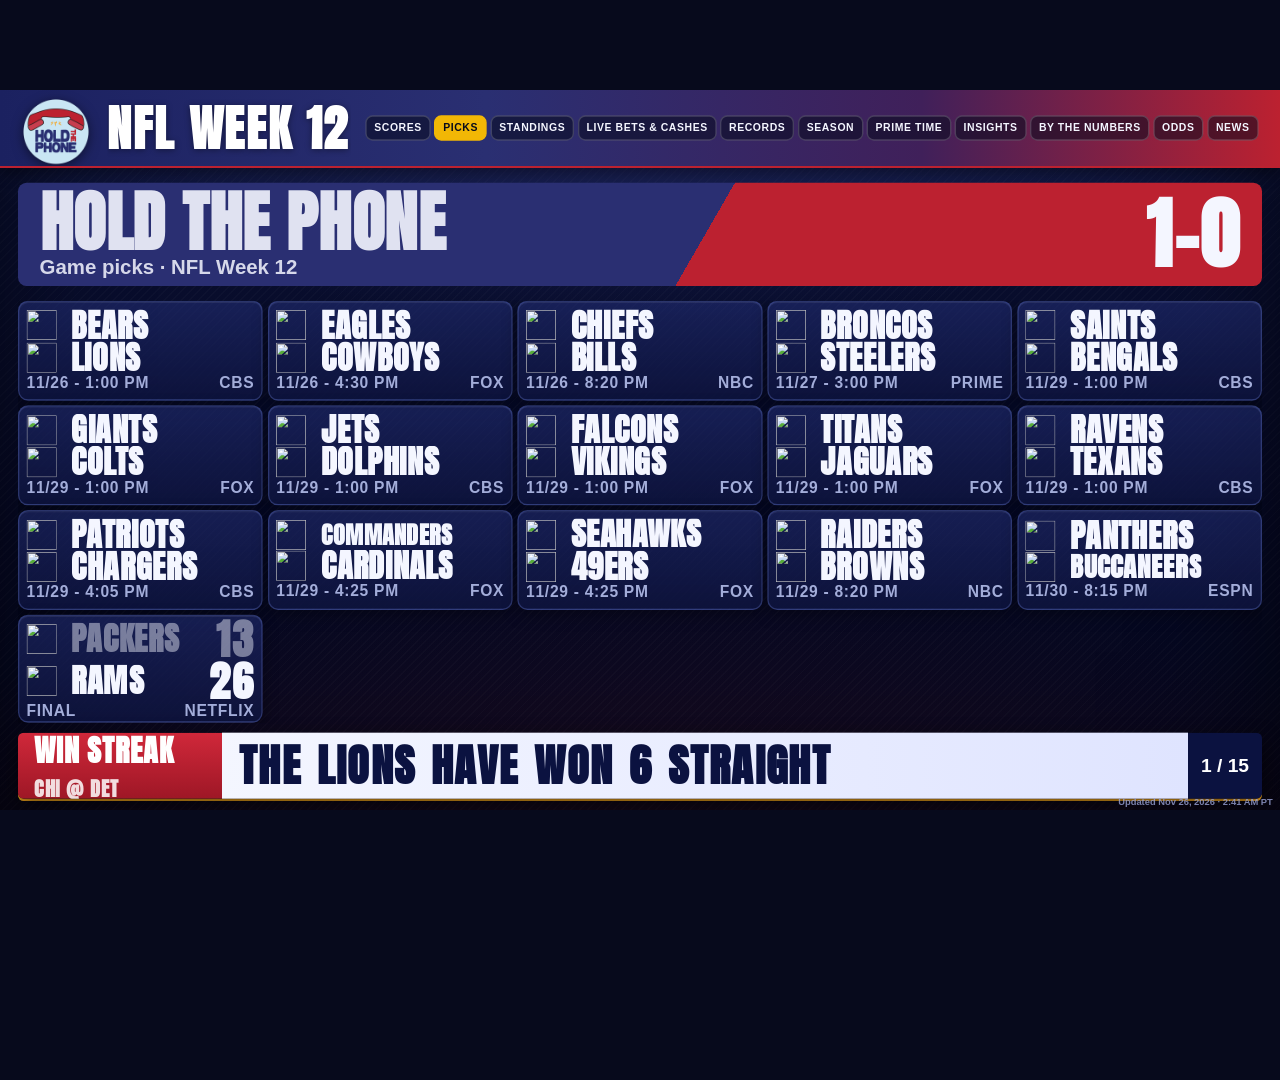
==== commit 9efe414d: "Update board + bot + graphics Thu Nov 26 2:41 AM Co-Authored-By: Claude Opus 5.5 <noreply@anthropic." ====
--- a/board/index.html
+++ b/board/index.html
@@ -388,8 +388,8 @@
     </section>
   </main>
 </div>
-<script>window.SNAP = {"/api/scores":[{"id":"401873081","date":"2026-11-26T18:00Z","state":"pre","detail":"11/26 - 1:00 PM EST","possession":null,"down":"","redzone":false,"last":"","broadcast":"CBS","away":{"abbr":"CHI","name":"Bears","id":"3","score":"0","color":"#0b1c3a","logo":"https://a.espncdn.com/i/teamlogos/nfl/500-dark/scoreboard/chi.png","record":"8-2"},"home":{"abbr":"DET","name":"Lions","id":"8","score":"0","color":"#0076b6","logo":"https://a.espncdn.com/i/teamlogos/nfl/500-dark/scoreboard/det.png","record":"8-2"}},{"id":"401873080","date":"2026-11-26T21:30Z","state":"pre","detail":"11/26 - 4:30 PM EST","possession":null,"down":"","redzone":false,"last":"","broadcast":"Fox","away":{"abbr":"PHI","name":"Eagles","id":"21","score":"0","color":"#06424d","logo":"https://a.espncdn.com/i/teamlogos/nfl/500-dark/scoreboard/phi.png","record":"3-7"},"home":{"abbr":"DAL","name":"Cowboys","id":"6","score":"0","color":"#002a5c","logo":"https://a.espncdn.com/i/teamlogos/nfl/500-dark/scoreboard/dal.png","record":"5-6"}},{"id":"401873082","date":"2026-11-27T01:20Z","state":"pre","detail":"11/26 - 8:20 PM EST","possession":null,"down":"","redzone":false,"last":"","broadcast":"NBC","away":{"abbr":"KC","name":"Chiefs","id":"12","score":"0","color":"#e31837","logo":"https://a.espncdn.com/i/teamlogos/nfl/500-dark/scoreboard/kc.png","record":"8-2"},"home":{"abbr":"BUF","name":"Bills","id":"2","score":"0","color":"#00338d","logo":"https://a.espncdn.com/i/teamlogos/nfl/500-dark/scoreboard/buf.png","record":"9-1"}},{"id":"401873083","date":"2026-11-27T20:00Z","state":"pre","detail":"11/27 - 3:00 PM EST","possession":null,"down":"","redzone":false,"last":"","broadcast":"Prime Video","away":{"abbr":"DEN","name":"Broncos","id":"7","score":"0","color":"#0a2343","logo":"https://a.espncdn.com/i/teamlogos/nfl/500-dark/scoreboard/den.png","record":"8-2"},"home":{"abbr":"PIT","name":"Steelers","id":"23","score":"0","color":"#000000","logo":"https://a.espncdn.com/i/teamlogos/nfl/500-dark/scoreboard/pit.png","record":"6-4"}},{"id":"401873087","date":"2026-11-29T18:00Z","state":"pre","detail":"11/29 - 1:00 PM EST","possession":null,"down":"","redzone":false,"last":"","broadcast":"CBS","away":{"abbr":"NO","name":"Saints","id":"18","score":"0","color":"#d3bc8d","logo":"https://a.espncdn.com/i/teamlogos/nfl/500-dark/scoreboard/no.png","record":"3-7"},"home":{"abbr":"CIN","name":"Bengals","id":"4","score":"0","color":"#fb4f14","logo":"https://a.espncdn.com/i/teamlogos/nfl/500-dark/scoreboard/cin.png","record":"7-3"}},{"id":"401873088","date":"2026-11-29T18:00Z","state":"pre","detail":"11/29 - 1:00 PM EST","possession":null,"down":"","redzone":false,"last":"","broadcast":"Fox","away":{"abbr":"NYG","name":"Giants","id":"19","score":"0","color":"#003c7f","logo":"https://a.espncdn.com/i/teamlogos/nfl/500-dark/scoreboard/nyg.png","record":"6-3-1"},"home":{"abbr":"IND","name":"Colts","id":"11","score":"0","color":"#003b75","logo":"https://a.espncdn.com/i/teamlogos/nfl/500-dark/scoreboard/ind.png","record":"3-8"}},{"id":"401873089","date":"2026-11-29T18:00Z","state":"pre","detail":"11/29 - 1:00 PM EST","possession":null,"down":"","redzone":false,"last":"","broadcast":"CBS","away":{"abbr":"NYJ","name":"Jets","id":"20","score":"0","color":"#115740","logo":"https://a.espncdn.com/i/teamlogos/nfl/500-dark/scoreboard/nyj.png","record":"3-8"},"home":{"abbr":"MIA","name":"Dolphins","id":"15","score":"0","color":"#008e97","logo":"https://a.espncdn.com/i/teamlogos/nfl/500-dark/scoreboard/mia.png","record":"1-9"}},{"id":"401873084","date":"2026-11-29T18:00Z","state":"pre","detail":"11/29 - 1:00 PM EST","possession":null,"down":"","redzone":false,"last":"","broadcast":"Fox","away":{"abbr":"ATL","name":"Falcons","id":"1","score":"0","color":"#a71930","logo":"https://a.espncdn.com/i/teamlogos/nfl/500-dark/scoreboard/atl.png","record":"3-7"},"home":{"abbr":"MIN","name":"Vikings","id":"16","score":"0","color":"#4f2683","logo":"https://a.espncdn.com/i/teamlogos/nfl/500-dark/scoreboard/min.png","record":"7-3"}},{"id":"401873090","date":"2026-11-29T18:00Z","state":"pre","detail":"11/29 - 1:00 PM EST","possession":null,"down":"","redzone":false,"last":"","broadcast":"Fox","away":{"abbr":"TEN","name":"Titans","id":"10","score":"0","color":"#4495d2","logo":"https://a.espncdn.com/i/teamlogos/nfl/500-dark/scoreboard/ten.png","record":"1-9"},"home":{"abbr":"JAX","name":"Jaguars","id":"30","score":"0","color":"#007487","logo":"https://a.espncdn.com/i/teamlogos/nfl/500-dark/scoreboard/jax.png","record":"7-3"}},{"id":"401873085","date":"2026-11-29T18:00Z","state":"pre","detail":"11/29 - 1:00 PM EST","possession":null,"down":"","redzone":false,"last":"","broadcast":"CBS","away":{"abbr":"BAL","name":"Ravens","id":"33","score":"0","color":"#29126f","logo":"https://a.espncdn.com/i/teamlogos/nfl/500-dark/scoreboard/bal.png","record":"4-7"},"home":{"abbr":"HOU","name":"Texans","id":"34","score":"0","color":"#021018","logo":"https://a.espncdn.com/i/teamlogos/nfl/500-dark/scoreboard/hou.png","record":"4-6"}},{"id":"401873093","date":"2026-11-29T21:05Z","state":"pre","detail":"11/29 - 4:05 PM EST","possession":null,"down":"","redzone":false,"last":"","broadcast":"CBS","away":{"abbr":"NE","name":"Patriots","id":"17","score":"0","color":"#002a5c","logo":"https://a.espncdn.com/i/teamlogos/nfl/500-dark/scoreboard/ne.png","record":"5-5"},"home":{"abbr":"LAC","name":"Chargers","id":"24","score":"0","color":"#0080c6","logo":"https://a.espncdn.com/i/teamlogos/nfl/500-dark/scoreboard/lac.png","record":"1-9"}},{"id":"401873092","date":"2026-11-29T21:25Z","state":"pre","detail":"11/29 - 4:25 PM EST","possession":null,"down":"","redzone":false,"last":"","broadcast":"Fox","away":{"abbr":"WSH","name":"Commanders","id":"28","score":"0","color":"#5a1414","logo":"https://a.espncdn.com/i/teamlogos/nfl/500-dark/scoreboard/wsh.png","record":"4-5-1"},"home":{"abbr":"ARI","name":"Cardinals","id":"22","score":"0","color":"#a40227","logo":"https://a.espncdn.com/i/teamlogos/nfl/500-dark/scoreboard/ari.png","record":"3-8"}},{"id":"401873091","date":"2026-11-29T21:25Z","state":"pre","detail":"11/29 - 4:25 PM EST","possession":null,"down":"","redzone":false,"last":"","broadcast":"Fox","away":{"abbr":"SEA","name":"Seahawks","id":"26","score":"0","color":"#002a5c","logo":"https://a.espncdn.com/i/teamlogos/nfl/500-dark/scoreboard/sea.png","record":"6-4"},"home":{"abbr":"SF","name":"49ers","id":"25","score":"0","color":"#aa0000","logo":"https://a.espncdn.com/i/teamlogos/nfl/500-dark/scoreboard/sf.png","record":"9-1"}},{"id":"401873086","date":"2026-11-30T01:20Z","state":"pre","detail":"11/29 - 8:20 PM EST","possession":null,"down":"","redzone":false,"last":"","broadcast":"NBC","away":{"abbr":"LV","name":"Raiders","id":"13","score":"0","color":"#000000","logo":"https://a.espncdn.com/i/teamlogos/nfl/500-dark/scoreboard/lv.png","record":"4-7"},"home":{"abbr":"CLE","name":"Browns","id":"5","score":"0","color":"#472a08","logo":"https://a.espncdn.com/i/teamlogos/nfl/500-dark/scoreboard/cle.png","record":"6-4"}},{"id":"401873094","date":"2026-12-01T01:15Z","state":"pre","detail":"11/30 - 8:15 PM EST","possession":null,"down":"","redzone":false,"last":"","broadcast":"ESPN","away":{"abbr":"CAR","name":"Panthers","id":"29","score":"0","color":"#0085ca","logo":"https://a.espncdn.com/i/teamlogos/nfl/500-dark/scoreboard/car.png","record":"5-5"},"home":{"abbr":"TB","name":"Buccaneers","id":"27","score":"0","color":"#bd1c36","logo":"https://a.espncdn.com/i/teamlogos/nfl/500-dark/scoreboard/tb.png","record":"3-7"}},{"id":"401873079","date":"2026-11-26T01:00Z","state":"post","detail":"Final","possession":null,"down":"","redzone":false,"last":"","broadcast":"Netflix","away":{"abbr":"GB","name":"Packers","id":"9","score":"13","color":"#204e32","logo":"https://a.espncdn.com/i/teamlogos/nfl/500-dark/scoreboard/gb.png","record":"6-5"},"home":{"abbr":"LAR","name":"Rams","id":"14","score":"26","color":"#003594","logo":"https://a.espncdn.com/i/teamlogos/nfl/500-dark/scoreboard/lar.png","record":"7-4"}}],"/api/picks":{"show":{"name":"Best Bets Monday Night Football Commanders-Bengals","show":"Monday Night","week":"11","nflweek":"12","date":"2026-11-23"},"tickets":[{"ticket":"6:54|Show|Game Pick|Commanders","time":"6:54","source":"Show","bet":"Game Pick","pick":"Commanders","payout":"","who":"HTP","legs":[{"time":"6:54","source":"Show","bet":"Game Pick","payout":"","pick":"Commanders","game":"WAS @ CIN","market":"Spread","line":"+6","odds":"","result":"Win","who":"HTP","ticket":"6:54|Show|Game Pick|Commanders"}],"won":1,"lost":0,"push":0,"status":"CASHED"},{"ticket":"13:27|Show|Same Game Parlay","time":"13:27","source":"Show","bet":"Same Game Parlay","pick":"Chase","payout":"+400","who":"HTP","legs":[{"time":"13:27","source":"Show","bet":"Same Game Parlay","payout":"+400","pick":"Chase","game":"WAS @ CIN","market":"75+ receiving yards","line":"","odds":"","result":"Pending","who":"HTP","ticket":"13:27|Show|Same Game Parlay"},{"time":"13:27","source":"Show","bet":"Same Game Parlay","payout":"+400","pick":"Jaden Daniels","game":"WAS @ CIN","market":"25+ rushing yards","line":"","odds":"","result":"Pending","who":"HTP","ticket":"13:27|Show|Same Game Parlay"},{"time":"13:27","source":"Show","bet":"Same Game Parlay","payout":"+400","pick":"Stefon Diggs","game":"WAS @ CIN","market":"50+ receiving yards","line":"","odds":"","result":"Pending","who":"HTP","ticket":"13:27|Show|Same Game Parlay"},{"time":"13:27","source":"Show","bet":"Same Game Parlay","payout":"+400","pick":"Chase Brown","game":"WAS @ CIN","market":"Anytime TD","line":"","odds":"","result":"Pending","who":"HTP","ticket":"13:27|Show|Same Game Parlay"}],"won":0,"lost":0,"push":0,"status":"OPEN"},{"ticket":"15:52|Show|Player Prop","time":"15:52","source":"Show","bet":"Player Prop","pick":"Chig Okonkwo","payout":"","who":"HTP","legs":[{"time":"15:52","source":"Show","bet":"Player Prop","payout":"","pick":"Chig Okonkwo","game":"WAS @ CIN","market":"Anytime TD","line":"","odds":"","result":"Pending","who":"HTP","ticket":"15:52|Show|Player Prop"}],"won":0,"lost":0,"push":0,"status":"OPEN"},{"ticket":"16:36|Show|Player Prop","time":"16:36","source":"Show","bet":"Player Prop","pick":"Jaden Daniels","payout":"","who":"HTP","legs":[{"time":"16:36","source":"Show","bet":"Player Prop","payout":"","pick":"Jaden Daniels","game":"WAS @ CIN","market":"Anytime TD","line":"","odds":"","result":"Pending","who":"HTP","ticket":"16:36|Show|Player Prop"}],"won":0,"lost":0,"push":0,"status":"OPEN"},{"ticket":"18:28|Show|Player Prop","time":"18:28","source":"Show","bet":"Player Prop","pick":"Mike Kosicki","payout":"","who":"HTP","legs":[{"time":"18:28","source":"Show","bet":"Player Prop","payout":"","pick":"Mike Kosicki","game":"WAS @ CIN","market":"First TD","line":"","odds":"","result":"Pending","who":"HTP","ticket":"18:28|Show|Player Prop"}],"won":0,"lost":0,"push":0,"status":"OPEN"},{"ticket":"19:50|Show|Player Prop","time":"19:50","source":"Show","bet":"Player Prop","pick":"Chase","payout":"","who":"HTP","legs":[{"time":"19:50","source":"Show","bet":"Player Prop","payout":"","pick":"Chase","game":"WAS @ CIN","market":"100+ receiving yards","line":"","odds":"","result":"Pending","who":"HTP","ticket":"19:50|Show|Player Prop"}],"won":0,"lost":0,"push":0,"status":"OPEN"}],"who":[{"who":"HTP","label":"Hold The Phone","won":1,"lost":0,"pending":8,"game":"1-0","tickets":6,"cashed":1},{"who":"Gavin","label":"Gavin","won":0,"lost":0,"pending":0,"game":"0-0","tickets":0,"cashed":0},{"who":"Danny","label":"Danny","won":0,"lost":0,"pending":0,"game":"0-0","tickets":0,"cashed":0},{"who":"Loops","label":"Loops","won":0,"lost":0,"pending":0,"game":"0-0","tickets":0,"cashed":0},{"who":"Team","label":"Team","won":0,"lost":0,"pending":0,"game":"0-0","tickets":0,"cashed":0},{"who":"Caller","label":"Callers","won":0,"lost":0,"pending":0,"game":"0-0","tickets":0,"cashed":0}]},"/api/season":{"who":[{"who":"HTP","label":"Hold The Phone","won":73,"lost":69,"game":"73-69","tickets":268,"cashed":105,"pending":41},{"who":"Gavin","label":"Gavin","won":0,"lost":0,"game":"0-0","tickets":53,"cashed":20,"pending":3},{"who":"Danny","label":"Danny","won":0,"lost":0,"game":"0-0","tickets":21,"cashed":3,"pending":5},{"who":"Loops","label":"Loops","won":0,"lost":0,"game":"0-0","tickets":22,"cashed":4,"pending":2},{"who":"Team","label":"Team","won":0,"lost":0,"game":"0-0","tickets":5,"cashed":0,"pending":0}],"types":[{"type":"SUNDAY","label":"Sunday Best Bets","won":28,"lost":26,"game":"28-26","tickets":124,"cashed":57,"pending":5},{"type":"MNF","label":"Monday Night","won":5,"lost":6,"game":"5-6","tickets":59,"cashed":13,"pending":16},{"type":"TNF","label":"Thursday Night","won":7,"lost":5,"game":"7-5","tickets":76,"cashed":19,"pending":8},{"type":"CFB","label":"College Football","won":33,"lost":32,"game":"33-32","tickets":113,"cashed":43,"pending":23}],"ladder":{"bank":40,"climbed":2,"legs_hit":12,"legs":17,"last":{"day":"Day 4","hits":[],"legs":3,"pending":3}},"hits":[{"label":"Patrick Mahomes","bet":"First TD Scorer","price":"+3000","type":"MNF"},{"label":"George Holani","bet":"First TD Scorer","price":"+1200","type":"TNF"},{"label":"6 Leg Parlay","bet":"6 Leg Parlay","price":"+1000","type":"SUNDAY"},{"label":"6 Leg Parlay","bet":"6 Leg Parlay","price":"+930","type":"SUNDAY"},{"label":"Christian Watson","bet":"First TD Scorer","price":"+750","type":"TNF"},{"label":"George Kittle","bet":"First TD Scorer","price":"+675","type":"MNF"},{"label":"4-Leg Same Game Parlay","bet":"Same Game Parlay","price":"+525","type":"TNF"},{"label":"4-Leg Same Game Parlay","bet":"Same Game Parlay","price":"+450","type":"TNF"},{"label":"4-Leg Parlay","bet":"Parlay","price":"+340","type":"SUNDAY"},{"label":"3-Leg Same Game Parlay","bet":"Same Game Parlay","price":"+290","type":"MNF"},{"label":"4-Leg Same Game Parlay","bet":"Same Game Parlay","price":"+250","type":"MNF"},{"label":"4-Leg Same Game Parlay","bet":"Same Game Parlay","price":"+230","type":"MNF"},{"label":"4-Leg Same Game Parlay","bet":"Same Game Parlay","price":"+220","type":"TNF"},{"label":"Amon-Ra St. Brown","bet":"$500 TD Scorer","price":"+105","type":"SUNDAY"},{"label":"Justice Hill Over 2.5","bet":"Player Prop","price":"+100","type":"TNF"},{"label":"Josh Allen","bet":"First TD Scorer","price":"","type":"TNF"},{"label":"Darnell Washington Over 16.5","bet":"Player Prop","price":"","type":"TNF"},{"label":"KC Concepcion Over 3.5","bet":"Player Prop","price":"","type":"TNF"},{"label":"Parker Washington","bet":"$500 TD Scorer","price":"","type":"TNF"},{"label":"Tucker Kraft","bet":"Anytime TD","price":"","type":"TNF"},{"label":"Rams / Cowboys","bet":"Parlay","price":"","type":"SUNDAY"},{"label":"Packers +9.5 / Seahawks -2.5","bet":"Teaser","price":"","type":"SUNDAY"},{"label":"Trey McBride","bet":"$500 TD Scorer","price":"","type":"SUNDAY"},{"label":"Jahmyr Gibbs","bet":"Anytime TD","price":"","type":"SUNDAY"},{"label":"Christian McCaffrey","bet":"Anytime TD","price":"","type":"SUNDAY"},{"label":"Jaxon Smith-Njigba","bet":"Anytime TD","price":"","type":"SUNDAY"},{"label":"Derrick Henry","bet":"Anytime TD","price":"","type":"SUNDAY"},{"label":"Josh Allen","bet":"Anytime TD","price":"","type":"SUNDAY"},{"label":"Puka Nacua","bet":"$500 TD Scorer","price":"","type":"SUNDAY"},{"label":"Matthew Golden 1+ TD","bet":"Anytime TD","price":"","type":"TNF"},{"label":"Patrick Mahomes Over 14.5","bet":"Player Prop","price":"","type":"MNF"},{"label":"Jaxson Dart 50+","bet":"Player Prop","price":"","type":"SUNDAY"},{"label":"Josh Allen","bet":"Anytime TD","price":"","type":"SUNDAY"},{"label":"Derrick Henry","bet":"Anytime TD","price":"","type":"SUNDAY"},{"label":"Amon-Ra St. Brown","bet":"Anytime TD","price":"","type":"SUNDAY"},{"label":"Omarion Hampton","bet":"Anytime TD","price":"","type":"SUNDAY"},{"label":"Juwan Johnson Over 38.5","bet":"Player Prop","price":"","type":"MNF"},{"label":"Texas / South Carolina","bet":"Parlay","price":"","type":"CFB"},{"label":"Jonathan Taylor","bet":"Anytime TD","price":"","type":"SUNDAY"},{"label":"Kenneth Walker III","bet":"Anytime TD","price":"","type":"SUNDAY"},{"label":"James Cook III","bet":"Anytime TD","price":"","type":"SUNDAY"},{"label":"Christian McCaffrey","bet":"Anytime TD","price":"","type":"SUNDAY"},{"label":"Stefon Diggs Over 42.5","bet":"Player Prop","price":"","type":"MNF"},{"label":"Puka Nacua","bet":"$500 TD Scorer","price":"","type":"SUNDAY"},{"label":"Kenneth Walker III / Jahmyr Gibbs","bet":"Parlay","price":"","type":"SUNDAY"},{"label":"LaNorris Sellers to throw an interception 1+","bet":"Player Prop","price":"","type":"CFB"},{"label":"Garrett Wilson 1+ TD","bet":"$500 TD Scorer","price":"","type":"SUNDAY"}],"primetime":{"won":12,"lost":11,"game":"12-11","tickets":135,"cashed":32,"pending":24,"hits":[{"label":"Patrick Mahomes","bet":"First TD Scorer","price":"+3000","type":"MNF"},{"label":"George Holani","bet":"First TD Scorer","price":"+1200","type":"TNF"},{"label":"Christian Watson","bet":"First TD Scorer","price":"+750","type":"TNF"},{"label":"George Kittle","bet":"First TD Scorer","price":"+675","type":"MNF"},{"label":"4-Leg Same Game Parlay","bet":"Same Game Parlay","price":"+525","type":"TNF"},{"label":"4-Leg Same Game Parlay","bet":"Same Game Parlay","price":"+450","type":"TNF"}]},"extras":{"weeks":[{"week":0,"won":7,"lost":6},{"week":1,"won":7,"lost":5},{"week":2,"won":4,"lost":8},{"week":3,"won":7,"lost":5},{"week":4,"won":6,"lost":6},{"week":5,"won":5,"lost":8},{"week":6,"won":8,"lost":3},{"week":7,"won":9,"lost":3},{"week":8,"won":8,"lost":5},{"week":9,"won":2,"lost":10},{"week":10,"won":5,"lost":6},{"week":11,"won":5,"lost":4}],"hot":{"weeks":1,"won":5,"lost":4},"dogs":{"won":38,"lost":28},"dogs3":{"won":32,"lost":26},"biggest":{"label":"Patrick Mahomes","bet":"First TD Scorer","price":"+3000","type":"MNF"}},"episodes":68,"won":73,"lost":69,"game":"73-69","tickets":372,"cashed":132,"pending":52},"/api/odds":[{"start":"2026-11-26T18:00:00Z","kickoff":"THU 1:00 PM ET","live":false,"away":{"name":"Bears","abbr":"CHI","logo":"https://a.espncdn.com/i/teamlogos/nfl/500-dark/chi.png"},"home":{"name":"Lions","abbr":"DET","logo":"https://a.espncdn.com/i/teamlogos/nfl/500-dark/det.png"},"spread":["-1","+1"],"total":"56","ml":["-120","+100"]},{"start":"2026-11-26T21:30:00Z","kickoff":"THU 4:30 PM ET","live":false,"away":{"name":"Eagles","abbr":"PHI","logo":"https://a.espncdn.com/i/teamlogos/nfl/500-dark/phi.png"},"home":{"name":"Cowboys","abbr":"DAL","logo":"https://a.espncdn.com/i/teamlogos/nfl/500-dark/dal.png"},"spread":["+8.5","-8.5"],"total":"48","ml":["+375","-475"]},{"start":"2026-11-27T01:20:00Z","kickoff":"THU 8:20 PM ET","live":false,"away":{"name":"Chiefs","abbr":"KC","logo":"https://a.espncdn.com/i/teamlogos/nfl/500-dark/kc.png"},"home":{"name":"Bills","abbr":"BUF","logo":"https://a.espncdn.com/i/teamlogos/nfl/500-dark/buf.png"},"spread":["+3","-3"],"total":"45.5","ml":["+130","-155"]},{"start":"2026-11-27T20:00:00Z","kickoff":"FRI 3:00 PM ET","live":false,"away":{"name":"Broncos","abbr":"DEN","logo":"https://a.espncdn.com/i/teamlogos/nfl/500-dark/den.png"},"home":{"name":"Steelers","abbr":"PIT","logo":"https://a.espncdn.com/i/teamlogos/nfl/500-dark/pit.png"},"spread":["-4","+4"],"total":"36.5","ml":["-210","+175"]},{"start":"2026-11-29T18:00:00Z","kickoff":"SUN 1:00 PM ET","live":false,"away":{"name":"Falcons","abbr":"ATL","logo":"https://a.espncdn.com/i/teamlogos/nfl/500-dark/atl.png"},"home":{"name":"Vikings","abbr":"MIN","logo":"https://a.espncdn.com/i/teamlogos/nfl/500-dark/min.png"},"spread":["+7","-7"],"total":"41.5","ml":["+260","-325"]},{"start":"2026-11-29T18:00:00Z","kickoff":"SUN 1:00 PM ET","live":false,"away":{"name":"Ravens","abbr":"BAL","logo":"https://a.espncdn.com/i/teamlogos/nfl/500-dark/bal.png"},"home":{"name":"Texans","abbr":"HOU","logo":"https://a.espncdn.com/i/teamlogos/nfl/500-dark/hou.png"},"spread":["+6.5","-6.5"],"total":"47.5","ml":["+250","-300"]},{"start":"2026-11-29T18:00:00Z","kickoff":"SUN 1:00 PM ET","live":false,"away":{"name":"Saints","abbr":"NO","logo":"https://a.espncdn.com/i/teamlogos/nfl/500-dark/no.png"},"home":{"name":"Bengals","abbr":"CIN","logo":"https://a.espncdn.com/i/teamlogos/nfl/500-dark/cin.png"},"spread":["+9.5","-9.5"],"total":"49.5","ml":["+425","-550"]},{"start":"2026-11-29T18:00:00Z","kickoff":"SUN 1:00 PM ET","live":false,"away":{"name":"Giants","abbr":"NYG","logo":"https://a.espncdn.com/i/teamlogos/nfl/500-dark/nyg.png"},"home":{"name":"Colts","abbr":"IND","logo":"https://a.espncdn.com/i/teamlogos/nfl/500-dark/ind.png"},"spread":["-6","+6"],"total":"41.5","ml":["-285","+230"]},{"start":"2026-11-29T18:00:00Z","kickoff":"SUN 1:00 PM ET","live":false,"away":{"name":"Jets","abbr":"NYJ","logo":"https://a.espncdn.com/i/teamlogos/nfl/500-dark/nyj.png"},"home":{"name":"Dolphins","abbr":"MIA","logo":"https://a.espncdn.com/i/teamlogos/nfl/500-dark/mia.png"},"spread":["-4.5","+4.5"],"total":"40.5","ml":["-235","+190"]},{"start":"2026-11-29T18:00:00Z","kickoff":"SUN 1:00 PM ET","live":false,"away":{"name":"Titans","abbr":"TEN","logo":"https://a.espncdn.com/i/teamlogos/nfl/500-dark/ten.png"},"home":{"name":"Jaguars","abbr":"JAX","logo":"https://a.espncdn.com/i/teamlogos/nfl/500-dark/jax.png"},"spread":["+14.5","-14.5"],"total":"49","ml":["+750","-1100"]},{"start":"2026-11-29T21:05:00Z","kickoff":"SUN 4:05 PM ET","live":false,"away":{"name":"Patriots","abbr":"NE","logo":"https://a.espncdn.com/i/teamlogos/nfl/500-dark/ne.png"},"home":{"name":"Chargers","abbr":"LAC","logo":"https://a.espncdn.com/i/teamlogos/nfl/500-dark/lac.png"},"spread":["-1","+1"],"total":"35.5","ml":["-118","-102"]},{"start":"2026-11-29T21:25:00Z","kickoff":"SUN 4:25 PM ET","live":false,"away":{"name":"Seahawks","abbr":"SEA","logo":"https://a.espncdn.com/i/teamlogos/nfl/500-dark/sea.png"},"home":{"name":"49ers","abbr":"SF","logo":"https://a.espncdn.com/i/teamlogos/nfl/500-dark/sf.png"},"spread":["+2.5","-2.5"],"total":"44.5","ml":["+120","-145"]},{"start":"2026-11-29T21:25:00Z","kickoff":"SUN 4:25 PM ET","live":false,"away":{"name":"Commanders","abbr":"WSH","logo":"https://a.espncdn.com/i/teamlogos/nfl/500-dark/wsh.png"},"home":{"name":"Cardinals","abbr":"ARI","logo":"https://a.espncdn.com/i/teamlogos/nfl/500-dark/ari.png"},"spread":["-7","+7"],"total":"41.5","ml":["-350","+275"]},{"start":"2026-11-30T01:20:00Z","kickoff":"SUN 8:20 PM ET","live":false,"away":{"name":"Raiders","abbr":"LV","logo":"https://a.espncdn.com/i/teamlogos/nfl/500-dark/lv.png"},"home":{"name":"Browns","abbr":"CLE","logo":"https://a.espncdn.com/i/teamlogos/nfl/500-dark/cle.png"},"spread":["+4.5","-4.5"],"total":"40","ml":["+195","-235"]},{"start":"2026-12-01T01:15:00Z","kickoff":"MON 8:15 PM ET","live":false,"away":{"name":"Panthers","abbr":"CAR","logo":"https://a.espncdn.com/i/teamlogos/nfl/500-dark/car.png"},"home":{"name":"Buccaneers","abbr":"TB","logo":"https://a.espncdn.com/i/teamlogos/nfl/500-dark/tb.png"},"spread":["+3","-3"],"total":"43.5","ml":["+135","-160"]}],"/api/news":[{"headline":"Packers' Parsons calls for accountability after Rams run wild","description":"\"That wasn't a championship attitude, competitiveness, drive,\" Micah Parsons said of Green Bay allowing the Rams to rush for a season-high 241 yards.","published":"2026-11-26T08:31:09Z","image":"https://a.espncdn.com/photo/2026/1126/r1751546_600x400_3-2.jpg"},{"headline":"Blake Corum leads Rams' dominant rushing attack in their 5th straight win, 26-13 over Packers","description":"\u2014 At some point, Blake Corum realized he should be getting weary while he ran the ball more times than anybody ever had during Sean McVay's 10 seasons in charge of the Los Angeles Rams.","published":"2026-11-26T05:49:32Z","image":"","matchup":[{"abbr":"GB","logo":"https://a.espncdn.com/i/teamlogos/nfl/500-dark/gb.png","color":"#204e32"},{"abbr":"LAR","logo":"https://a.espncdn.com/i/teamlogos/nfl/500-dark/lar.png","color":"#003594"}]},{"headline":"Rams take Packers' dinner in first Thanksgiving Eve game","description":"The night was full of interceptions and injuries with the Rams taking the W.","published":"2026-11-26T04:34:44Z","image":"https://a.espncdn.com/photo/2026/1126/r1751518_1296x729_16-9.jpg"},{"headline":"Rams vs. Packers: Week 12 NFL game highlights","description":"Our team reporters are set to keep you updated on all the biggest plays and highlights.","published":"2026-11-26T04:37:26Z","image":"https://a.espncdn.com/photo/2026/1126/r1751500_1296x729_16-9.jpg"},{"headline":"Rams' Kam Kinchens ejected as hit leaves Packers' Christian Watson concussed","description":"Rams safety Kam Kinchens was ejected for a hit along the sideline that left Packers wide receiver Christian Watson with a concussion Wednesday night.","published":"2026-11-26T06:56:07Z","image":"https://a.espncdn.com/photo/2026/1126/r1751489_600x600_1-1.jpg"},{"headline":"Buccaneers will need more from Baker Mayfield and struggling passing attack to beat the Panthers","description":"\u2014 The Tampa Bay Buccaneers didn't need much from Baker Mayfield to rout the Carolina Panthers last month.","published":"2026-11-26T02:24:54Z","image":"","matchup":[{"abbr":"CAR","logo":"https://a.espncdn.com/i/teamlogos/nfl/500-dark/car.png","color":"#0085ca"},{"abbr":"TB","logo":"https://a.espncdn.com/i/teamlogos/nfl/500-dark/tb.png","color":"#bd1c36"}]},{"headline":"Tony Romo takes job with sports gambling company co-founded by Jake Paul","description":"Former CBS NFL analyst Tony Romo has taken a job with Betr, with the company saying he will make predictions and engage with fans across platforms.","published":"2026-11-26T02:37:43Z","image":"https://a.espncdn.com/photo/2026/0730/r1695598_600x400_3-2.jpg"},{"headline":"Kirk Cousins makes his home debut in his second act with the Vikings, fittingly against the Falcons","description":"\u2014 When the Minnesota Vikings last played at home, a foundering offense heard it from the frustrated fans after each futile possession.","published":"2026-11-26T01:47:32Z","image":"","matchup":[{"abbr":"ATL","logo":"https://a.espncdn.com/i/teamlogos/nfl/500-dark/atl.png","color":"#a71930"},{"abbr":"MIN","logo":"https://a.espncdn.com/i/teamlogos/nfl/500-dark/min.png","color":"#4f2683"}]}],"/api/insights":{"cards":[{"game":"Chicago Bears @ Detroit Lions","kickoff":"THU 1:00 PM ET","live":false,"spread":["-1","+1"],"spread_prices":{"away":{"line":"-1","price":"-110"},"home":{"line":"+1","price":"-108"}},"total":"56","total_prices":{"over":{"line":"56","price":"-108"},"under":{"line":"56","price":"-110"}},"moneyline":["-120","+100"],"move":{"open":"-2.5","now":"-1"},"away":{"team":"Chicago Bears","abbr":"CHI","games":10,"record":"8-2","home":"5-1","road":"3-1","points_for":26.2,"points_against":19.7,"avg_margin":6.5,"avg_game_total":45.9,"last5":["@ ATL W 31-23","vs NE W 30-24","@ SEA W 34-17","vs TB W 27-24","vs NO W 21-13"],"vs_this_spread":{"line":-1.0,"would_have_covered":8,"pushed":0,"of":10},"vs_this_total":{"line":56.0,"over":1,"under":9,"of":10},"logo":"https://a.espncdn.com/i/teamlogos/nfl/500-dark/chi.png"},"home":{"team":"Detroit Lions","abbr":"DET","games":10,"record":"8-2","home":"6-0","road":"2-2","points_for":28.8,"points_against":22.0,"avg_margin":6.8,"avg_game_total":50.8,"last5":["vs GB W 20-17","vs MIN W 19-15","@ MIA W 19-9","vs NE W 35-10","vs TB W 31-21"],"vs_this_spread":{"line":1.0,"would_have_covered":8,"pushed":0,"of":10},"vs_this_total":{"line":56.0,"over":4,"under":6,"of":10},"logo":"https://a.espncdn.com/i/teamlogos/nfl/500-dark/det.png"},"pick":null,"facts":[{"tag":"WIN STREAK","text":"The Lions have won 6 straight"},{"tag":"WIN STREAK","text":"The Bears have won 5 straight"},{"tag":"VS THE NUMBER","text":"The Bears would have covered -1 in 8 of 10 games this season"},{"tag":"VS THE NUMBER","text":"The Lions would have covered +1 in 8 of 10 games this season"}]}],"focus":{"game":"Bears @ Lions","away":{"name":"Bears","abbr":"CHI","logo":"https://a.espncdn.com/i/teamlogos/nfl/500-dark/chi.png"},"home":{"name":"Lions","abbr":"DET","logo":"https://a.espncdn.com/i/teamlogos/nfl/500-dark/det.png"},"kickoff":"THU 1:00 PM ET","spread":["-1","+1"],"total":"56","ml":["-120","+100"],"night":"THURSDAY NIGHT"},"moves":[{"game":"Bears @ Lions","away":{"name":"Bears","abbr":"CHI","logo":"https://a.espncdn.com/i/teamlogos/nfl/500-dark/chi.png"},"home":{"name":"Lions","abbr":"DET","logo":"https://a.espncdn.com/i/teamlogos/nfl/500-dark/det.png"},"since":"2026-11-22T14:13","kickoff":"THU 1:00 PM ET","spread":{"open":"-2.5","now":"-1","pts":1.5,"toward":"Lions","fav":"Bears"},"total":{"open":"55.5","now":"56","dir":"UP"}}],"trends":[{"player":"Sione Vaki","team":"DET","stat":"REC YDS","side":"OVER","line":1.5,"hits":8,"of":10,"price":"-120","avg":8.8,"game":"Chicago Bears @ Detroit Lions","headshot":"https://a.espncdn.com/i/headshots/nfl/players/full/4912274.png"},{"player":"Sione Vaki","team":"DET","stat":"REC","side":"OVER","line":0.5,"hits":8,"of":10,"price":"-140","avg":0.9,"game":"Chicago Bears @ Detroit Lions","headshot":"https://a.espncdn.com/i/headshots/nfl/players/full/4912274.png"},{"player":"Kyle Monangai","team":"CHI","stat":"REC","side":"OVER","line":0.5,"hits":8,"of":10,"price":"-190","avg":1.7,"game":"Chicago Bears @ Detroit Lions","headshot":"https://a.espncdn.com/i/headshots/nfl/players/full/4608686.png"},{"player":"Zavion Thomas","team":"CHI","stat":"REC","side":"UNDER","line":1.5,"hits":8,"of":10,"price":"-200","avg":0.9,"game":"Chicago Bears @ Detroit Lions","headshot":"https://a.espncdn.com/i/headshots/nfl/players/full/4869748.png"}],"updated":"2:26 AM"},"/api/dayfacts":[{"tag":"WIN STREAK","text":"The Lions have won 6 straight","game":"CHI @ DET","kickoff":"THU 1:00 PM ET","pick":null},{"tag":"VS THE NUMBER","text":"The Cowboys would have covered -8.5 in 3 of 11 games this season","game":"PHI @ DAL","kickoff":"THU 4:30 PM ET","pick":null},{"tag":"WIN STREAK","text":"The Bills have won 6 straight","game":"KC @ BUF","kickoff":"THU 8:20 PM ET","pick":null},{"tag":"WIN STREAK","text":"The Broncos have won 6 straight","game":"DEN @ PIT","kickoff":"FRI 3:00 PM ET","pick":null},{"tag":"LOSS STREAK","text":"The Falcons have lost 3 straight","game":"ATL @ MIN","kickoff":"SUN 1:00 PM ET","pick":null},{"tag":"LOSS STREAK","text":"The Ravens have lost 6 straight","game":"BAL @ HOU","kickoff":"SUN 1:00 PM ET","pick":null},{"tag":"LOSS STREAK","text":"The Saints have lost 2 straight","game":"NO @ CIN","kickoff":"SUN 1:00 PM ET","pick":null},{"tag":"VS THE NUMBER","text":"The Giants would have covered -6 in 3 of 10 games this season","game":"NYG @ IND","kickoff":"SUN 1:00 PM ET","pick":null},{"tag":"OFFENSE","text":"The Cowboys have scored 30+ in 3 of their last 4","game":"PHI @ DAL","kickoff":"THU 4:30 PM ET","pick":null},{"tag":"VS THE NUMBER","text":"The Falcons would have covered +7 in 3 of 10 games this season","game":"ATL @ MIN","kickoff":"SUN 1:00 PM ET","pick":null},{"tag":"OFFENSE","text":"The Giants have scored 21+ in 3 of their last 4","game":"NYG @ IND","kickoff":"SUN 1:00 PM ET","pick":null},{"tag":"DEFENSE","text":"The Ravens have allowed 30+ in 3 of their last 4","game":"BAL @ HOU","kickoff":"SUN 1:00 PM ET","pick":null},{"tag":"DEFENSE","text":"The Saints have allowed 23 or fewer in 4 of their last 4","game":"NO @ CIN","kickoff":"SUN 1:00 PM ET","pick":null},{"tag":"OFFENSE","text":"The Titans have scored 24+ in 3 of their last 4","game":"TEN @ JAX","kickoff":"SUN 1:00 PM ET","pick":null},{"tag":"TOTAL","text":"Patriots and Chargers games have gone over 35.5 in 16 of 20","game":"NE @ LAC","kickoff":"SUN 4:05 PM ET","pick":null}],"/api/live":{"sunday":"2026-11-29","live":[],"cashed":[],"upcoming":5,"lost":0,"total":5,"best_sunday":"2026-11-22","best":[{"show":"Early Week Leans","who":"HTP","bet":"Parlay","payout":"","legs":[{"pick":"Broncos","bet":"Spread -5.5","detail":"DEN 38 LV 24"},{"pick":"Bears","bet":"Spread -3","detail":"CHI 21 NO 13"},{"pick":"Chiefs","bet":"Spread -6.5","detail":"KC 34 ARI 7"}]},{"show":"College Football","who":"HTP","bet":"Game Pick","payout":"","legs":[{"pick":"Nebraska","bet":"Spread +3.5","detail":"NEB 31 OSU 28"}]},{"show":"College Football","who":"HTP","bet":"Game Pick","payout":"","legs":[{"pick":"Tennessee","bet":"ML","detail":"TENN 27 LSU 13"}]},{"show":"College Football","who":"HTP","bet":"Game Pick","payout":"","legs":[{"pick":"Michigan","bet":"Spread +3.5","detail":"MICH 18 UCLA 16"}]},{"show":"Monday Night","who":"HTP","bet":"Game Pick","payout":"","legs":[{"pick":"Commanders","bet":"Spread +6","detail":"WSH 22 CIN 20"}]},{"show":"Sunday Best Bets","who":"HTP","bet":"Game Pick","payout":"","legs":[{"pick":"Chiefs","bet":"Spread -16.5","detail":"KC 34 ARI 7"}]},{"show":"Sunday Livestream","who":"HTP","bet":"Game Pick","payout":"","legs":[{"pick":"Cowboys","bet":"ML","detail":"DAL 51 TEN 30"}]},{"show":"Sunday Livestream","who":"HTP","bet":"Game Pick","payout":"","legs":[{"pick":"Broncos","bet":"ML","detail":"DEN 38 LV 24"}]},{"show":"Sunday Livestream","who":"HTP","bet":"Game Pick","payout":"","legs":[{"pick":"Titans","bet":"Team Total Over 22.5","detail":"DAL 51 TEN 30 (30)"}]},{"show":"Early Week Leans","who":"HTP","bet":"Game Pick","payout":"","legs":[{"pick":"Ravens","bet":"Spread +2.5","detail":"CAR 35 BAL 33"}]},{"show":"Early Week Leans","who":"HTP","bet":"Game Pick","payout":"","legs":[{"pick":"Bills","bet":"Spread -16.5","detail":"BUF 26 MIA 9"}]},{"show":"Early Week Leans","who":"HTP","bet":"Game Pick","payout":"","legs":[{"pick":"Saints","bet":"Spread +12","detail":"CHI 21 NO 13"}]},{"show":"Early Week Leans","who":"HTP","bet":"Game Pick","payout":"","legs":[{"pick":"49ers","bet":"Spread -3","detail":"SF 35 MIN 10"}]},{"show":"Early Week Leans","who":"HTP","bet":"Game Pick","payout":"","legs":[{"pick":"Broncos","bet":"Spread -5.5","detail":"DEN 38 LV 24"}]},{"show":"Early Week Leans","who":"HTP","bet":"Game Pick","payout":"","legs":[{"pick":"Chiefs","bet":"Spread -6.5","detail":"KC 34 ARI 7"}]}]},"/api/standings":[{"conf":"AFC","divs":[{"name":"AFC East","teams":[{"abbr":"BUF","logo":"https://a.espncdn.com/i/teamlogos/nfl/500-dark/buf.png","rec":"9-1","pct":0.9,"strk":"W6","seed":1},{"abbr":"NE","logo":"https://a.espncdn.com/i/teamlogos/nfl/500-dark/ne.png","rec":"5-5","pct":0.5,"strk":"L2","seed":8},{"abbr":"NYJ","logo":"https://a.espncdn.com/i/teamlogos/nfl/500-dark/nyj.png","rec":"3-8","pct":0.273,"strk":"W1","seed":12},{"abbr":"MIA","logo":"https://a.espncdn.com/i/teamlogos/nfl/500-dark/mia.png","rec":"1-9","pct":0.1,"strk":"L4","seed":15}]},{"name":"AFC North","teams":[{"abbr":"CIN","logo":"https://a.espncdn.com/i/teamlogos/nfl/500-dark/cin.png","rec":"7-3","pct":0.7,"strk":"L1","seed":4},{"abbr":"CLE","logo":"https://a.espncdn.com/i/teamlogos/nfl/500-dark/cle.png","rec":"6-4","pct":0.6,"strk":"W1","seed":6},{"abbr":"PIT","logo":"https://a.espncdn.com/i/teamlogos/nfl/500-dark/pit.png","rec":"6-4","pct":0.6,"strk":"L2","seed":7},{"abbr":"BAL","logo":"https://a.espncdn.com/i/teamlogos/nfl/500-dark/bal.png","rec":"4-7","pct":0.364,"strk":"L6","seed":11}]},{"name":"AFC South","teams":[{"abbr":"JAX","logo":"https://a.espncdn.com/i/teamlogos/nfl/500-dark/jax.png","rec":"7-3","pct":0.7,"strk":"L1","seed":3},{"abbr":"HOU","logo":"https://a.espncdn.com/i/teamlogos/nfl/500-dark/hou.png","rec":"4-6","pct":0.4,"strk":"W1","seed":9},{"abbr":"IND","logo":"https://a.espncdn.com/i/teamlogos/nfl/500-dark/ind.png","rec":"3-8","pct":0.273,"strk":"L1","seed":13},{"abbr":"TEN","logo":"https://a.espncdn.com/i/teamlogos/nfl/500-dark/ten.png","rec":"1-9","pct":0.1,"strk":"L4","seed":16}]},{"name":"AFC West","teams":[{"abbr":"DEN","logo":"https://a.espncdn.com/i/teamlogos/nfl/500-dark/den.png","rec":"8-2","pct":0.8,"strk":"W6","seed":2},{"abbr":"KC","logo":"https://a.espncdn.com/i/teamlogos/nfl/500-dark/kc.png","rec":"8-2","pct":0.8,"strk":"W3","seed":5},{"abbr":"LV","logo":"https://a.espncdn.com/i/teamlogos/nfl/500-dark/lv.png","rec":"4-7","pct":0.364,"strk":"L3","seed":10},{"abbr":"LAC","logo":"https://a.espncdn.com/i/teamlogos/nfl/500-dark/lac.png","rec":"1-9","pct":0.1,"strk":"L1","seed":14}]}]},{"conf":"NFC","divs":[{"name":"NFC East","teams":[{"abbr":"NYG","logo":"https://a.espncdn.com/i/teamlogos/nfl/500-dark/nyg.png","rec":"6-3-1","pct":0.65,"strk":"W1","seed":3},{"abbr":"DAL","logo":"https://a.espncdn.com/i/teamlogos/nfl/500-dark/dal.png","rec":"5-6","pct":0.455,"strk":"W1","seed":10},{"abbr":"WSH","logo":"https://a.espncdn.com/i/teamlogos/nfl/500-dark/wsh.png","rec":"4-5-1","pct":0.45,"strk":"W2","seed":11},{"abbr":"PHI","logo":"https://a.espncdn.com/i/teamlogos/nfl/500-dark/phi.png","rec":"3-7","pct":0.3,"strk":"W1","seed":15}]},{"name":"NFC North","teams":[{"abbr":"DET","logo":"https://a.espncdn.com/i/teamlogos/nfl/500-dark/det.png","rec":"8-2","pct":0.8,"strk":"W6","seed":2},{"abbr":"CHI","logo":"https://a.espncdn.com/i/teamlogos/nfl/500-dark/chi.png","rec":"8-2","pct":0.8,"strk":"W5","seed":5},{"abbr":"MIN","logo":"https://a.espncdn.com/i/teamlogos/nfl/500-dark/min.png","rec":"7-3","pct":0.7,"strk":"L1","seed":6},{"abbr":"GB","logo":"https://a.espncdn.com/i/teamlogos/nfl/500-dark/gb.png","rec":"6-5","pct":0.545,"strk":"L2","seed":9}]},{"name":"NFC South","teams":[{"abbr":"CAR","logo":"https://a.espncdn.com/i/teamlogos/nfl/500-dark/car.png","rec":"5-5","pct":0.5,"strk":"W2","seed":4},{"abbr":"TB","logo":"https://a.espncdn.com/i/teamlogos/nfl/500-dark/tb.png","rec":"3-7","pct":0.3,"strk":"L2","seed":12},{"abbr":"ATL","logo":"https://a.espncdn.com/i/teamlogos/nfl/500-dark/atl.png","rec":"3-7","pct":0.3,"strk":"L3","seed":13},{"abbr":"NO","logo":"https://a.espncdn.com/i/teamlogos/nfl/500-dark/no.png","rec":"3-7","pct":0.3,"strk":"L2","seed":14}]},{"name":"NFC West","teams":[{"abbr":"SF","logo":"https://a.espncdn.com/i/teamlogos/nfl/500-dark/sf.png","rec":"9-1","pct":0.9,"strk":"W3","seed":1},{"abbr":"LAR","logo":"https://a.espncdn.com/i/teamlogos/nfl/500-dark/lar.png","rec":"7-4","pct":0.636,"strk":"W5","seed":7},{"abbr":"SEA","logo":"https://a.espncdn.com/i/teamlogos/nfl/500-dark/sea.png","rec":"6-4","pct":0.6,"strk":"W2","seed":8},{"abbr":"ARI","logo":"https://a.espncdn.com/i/teamlogos/nfl/500-dark/ari.png","rec":"3-8","pct":0.273,"strk":"L3","seed":16}]}]}],"/api/htpfacts":[{"tag":"HOLD THE PHONE","text":"Hold The Phone is 4-0 on Broncos game picks this season","w":4,"l":0,"label":"Broncos game picks","logo":"https://a.espncdn.com/i/teamlogos/nfl/500-dark/den.png"},{"tag":"HOLD THE PHONE","text":"Hold The Phone is 4-0 on Browns game picks this season","w":4,"l":0,"label":"Browns game picks","logo":"https://a.espncdn.com/i/teamlogos/nfl/500-dark/cle.png"},{"tag":"HOLD THE PHONE","text":"Hold The Phone is 3-0 on Bills game picks this season","w":3,"l":0,"label":"Bills game picks","logo":"https://a.espncdn.com/i/teamlogos/nfl/500-dark/buf.png"},{"tag":"HOLD THE PHONE","text":"Hold The Phone is 2-0 on 49ers game picks this season","w":2,"l":0,"label":"49ers game picks","logo":"https://a.espncdn.com/i/teamlogos/nfl/500-dark/sf.png"},{"tag":"HOLD THE PHONE","text":"Hold The Phone is 2-0 on Buccaneers game picks this season","w":2,"l":0,"label":"Buccaneers game picks","logo":"https://a.espncdn.com/i/teamlogos/nfl/500-dark/tb.png"},{"tag":"HOLD THE PHONE","text":"Hold The Phone is 2-1 on Chiefs game picks this season","w":2,"l":1,"label":"Chiefs game picks","logo":"https://a.espncdn.com/i/teamlogos/nfl/500-dark/kc.png"},{"tag":"HOLD THE PHONE","text":"Hold The Phone is 2-1 on Steelers game picks this season","w":2,"l":1,"label":"Steelers game picks","logo":"https://a.espncdn.com/i/teamlogos/nfl/500-dark/pit.png"},{"tag":"HOLD THE PHONE","text":"Hold The Phone is 2-1 on Jets game picks this season","w":2,"l":1,"label":"Jets game picks","logo":"https://a.espncdn.com/i/teamlogos/nfl/500-dark/nyj.png"}],"/api/cash":[]};</script>
-<style>#webnav{margin-left:auto;flex-shrink:0;display:flex;gap:5.4px}header .logo{white-space:nowrap;flex-shrink:0}.wrap{grid-template-columns:minmax(0,1fr)!important}header,main{min-width:0}.hdr-mid{min-width:0;overflow:hidden;text-overflow:ellipsis;white-space:nowrap}#clock{display:none}#webnav a{font:700 15.66px "Helvetica Neue",Arial,sans-serif;letter-spacing:0.864px;text-transform:uppercase;color:#f4f6ff;text-decoration:none;padding:7.56px 11.34px;border-radius:10.8px;background:rgba(7,10,28,.55);border:2.16px solid rgba(255,255,255,.18)}#webnav a.on{background:#f2b705;color:#070a1c;border-color:#f2b705}#webstamp{position:fixed;bottom:4.32px;right:10.8px;z-index:50;font:600 14.04px Arial;color:#9aa3d6;opacity:.8}</style><div id="webstamp">Updated Nov 26, 2026 · 2:26 AM PT</div><script>(function(){var q=location.search||"?view=rotate&pane=picks";[].forEach.call(document.querySelectorAll("#webnav a"),function(a){if(a.getAttribute("href")===q)a.className="on";});})();</script>
+<script>window.SNAP = {"/api/scores":[{"id":"401873081","date":"2026-11-26T18:00Z","state":"pre","detail":"11/26 - 1:00 PM EST","possession":null,"down":"","redzone":false,"last":"","broadcast":"CBS","away":{"abbr":"CHI","name":"Bears","id":"3","score":"0","color":"#0b1c3a","logo":"https://a.espncdn.com/i/teamlogos/nfl/500-dark/scoreboard/chi.png","record":"8-2"},"home":{"abbr":"DET","name":"Lions","id":"8","score":"0","color":"#0076b6","logo":"https://a.espncdn.com/i/teamlogos/nfl/500-dark/scoreboard/det.png","record":"8-2"}},{"id":"401873080","date":"2026-11-26T21:30Z","state":"pre","detail":"11/26 - 4:30 PM EST","possession":null,"down":"","redzone":false,"last":"","broadcast":"Fox","away":{"abbr":"PHI","name":"Eagles","id":"21","score":"0","color":"#06424d","logo":"https://a.espncdn.com/i/teamlogos/nfl/500-dark/scoreboard/phi.png","record":"3-7"},"home":{"abbr":"DAL","name":"Cowboys","id":"6","score":"0","color":"#002a5c","logo":"https://a.espncdn.com/i/teamlogos/nfl/500-dark/scoreboard/dal.png","record":"5-6"}},{"id":"401873082","date":"2026-11-27T01:20Z","state":"pre","detail":"11/26 - 8:20 PM EST","possession":null,"down":"","redzone":false,"last":"","broadcast":"NBC","away":{"abbr":"KC","name":"Chiefs","id":"12","score":"0","color":"#e31837","logo":"https://a.espncdn.com/i/teamlogos/nfl/500-dark/scoreboard/kc.png","record":"8-2"},"home":{"abbr":"BUF","name":"Bills","id":"2","score":"0","color":"#00338d","logo":"https://a.espncdn.com/i/teamlogos/nfl/500-dark/scoreboard/buf.png","record":"9-1"}},{"id":"401873083","date":"2026-11-27T20:00Z","state":"pre","detail":"11/27 - 3:00 PM EST","possession":null,"down":"","redzone":false,"last":"","broadcast":"Prime Video","away":{"abbr":"DEN","name":"Broncos","id":"7","score":"0","color":"#0a2343","logo":"https://a.espncdn.com/i/teamlogos/nfl/500-dark/scoreboard/den.png","record":"8-2"},"home":{"abbr":"PIT","name":"Steelers","id":"23","score":"0","color":"#000000","logo":"https://a.espncdn.com/i/teamlogos/nfl/500-dark/scoreboard/pit.png","record":"6-4"}},{"id":"401873087","date":"2026-11-29T18:00Z","state":"pre","detail":"11/29 - 1:00 PM EST","possession":null,"down":"","redzone":false,"last":"","broadcast":"CBS","away":{"abbr":"NO","name":"Saints","id":"18","score":"0","color":"#d3bc8d","logo":"https://a.espncdn.com/i/teamlogos/nfl/500-dark/scoreboard/no.png","record":"3-7"},"home":{"abbr":"CIN","name":"Bengals","id":"4","score":"0","color":"#fb4f14","logo":"https://a.espncdn.com/i/teamlogos/nfl/500-dark/scoreboard/cin.png","record":"7-3"}},{"id":"401873088","date":"2026-11-29T18:00Z","state":"pre","detail":"11/29 - 1:00 PM EST","possession":null,"down":"","redzone":false,"last":"","broadcast":"Fox","away":{"abbr":"NYG","name":"Giants","id":"19","score":"0","color":"#003c7f","logo":"https://a.espncdn.com/i/teamlogos/nfl/500-dark/scoreboard/nyg.png","record":"6-3-1"},"home":{"abbr":"IND","name":"Colts","id":"11","score":"0","color":"#003b75","logo":"https://a.espncdn.com/i/teamlogos/nfl/500-dark/scoreboard/ind.png","record":"3-8"}},{"id":"401873089","date":"2026-11-29T18:00Z","state":"pre","detail":"11/29 - 1:00 PM EST","possession":null,"down":"","redzone":false,"last":"","broadcast":"CBS","away":{"abbr":"NYJ","name":"Jets","id":"20","score":"0","color":"#115740","logo":"https://a.espncdn.com/i/teamlogos/nfl/500-dark/scoreboard/nyj.png","record":"3-8"},"home":{"abbr":"MIA","name":"Dolphins","id":"15","score":"0","color":"#008e97","logo":"https://a.espncdn.com/i/teamlogos/nfl/500-dark/scoreboard/mia.png","record":"1-9"}},{"id":"401873084","date":"2026-11-29T18:00Z","state":"pre","detail":"11/29 - 1:00 PM EST","possession":null,"down":"","redzone":false,"last":"","broadcast":"Fox","away":{"abbr":"ATL","name":"Falcons","id":"1","score":"0","color":"#a71930","logo":"https://a.espncdn.com/i/teamlogos/nfl/500-dark/scoreboard/atl.png","record":"3-7"},"home":{"abbr":"MIN","name":"Vikings","id":"16","score":"0","color":"#4f2683","logo":"https://a.espncdn.com/i/teamlogos/nfl/500-dark/scoreboard/min.png","record":"7-3"}},{"id":"401873090","date":"2026-11-29T18:00Z","state":"pre","detail":"11/29 - 1:00 PM EST","possession":null,"down":"","redzone":false,"last":"","broadcast":"Fox","away":{"abbr":"TEN","name":"Titans","id":"10","score":"0","color":"#4495d2","logo":"https://a.espncdn.com/i/teamlogos/nfl/500-dark/scoreboard/ten.png","record":"1-9"},"home":{"abbr":"JAX","name":"Jaguars","id":"30","score":"0","color":"#007487","logo":"https://a.espncdn.com/i/teamlogos/nfl/500-dark/scoreboard/jax.png","record":"7-3"}},{"id":"401873085","date":"2026-11-29T18:00Z","state":"pre","detail":"11/29 - 1:00 PM EST","possession":null,"down":"","redzone":false,"last":"","broadcast":"CBS","away":{"abbr":"BAL","name":"Ravens","id":"33","score":"0","color":"#29126f","logo":"https://a.espncdn.com/i/teamlogos/nfl/500-dark/scoreboard/bal.png","record":"4-7"},"home":{"abbr":"HOU","name":"Texans","id":"34","score":"0","color":"#021018","logo":"https://a.espncdn.com/i/teamlogos/nfl/500-dark/scoreboard/hou.png","record":"4-6"}},{"id":"401873093","date":"2026-11-29T21:05Z","state":"pre","detail":"11/29 - 4:05 PM EST","possession":null,"down":"","redzone":false,"last":"","broadcast":"CBS","away":{"abbr":"NE","name":"Patriots","id":"17","score":"0","color":"#002a5c","logo":"https://a.espncdn.com/i/teamlogos/nfl/500-dark/scoreboard/ne.png","record":"5-5"},"home":{"abbr":"LAC","name":"Chargers","id":"24","score":"0","color":"#0080c6","logo":"https://a.espncdn.com/i/teamlogos/nfl/500-dark/scoreboard/lac.png","record":"1-9"}},{"id":"401873092","date":"2026-11-29T21:25Z","state":"pre","detail":"11/29 - 4:25 PM EST","possession":null,"down":"","redzone":false,"last":"","broadcast":"Fox","away":{"abbr":"WSH","name":"Commanders","id":"28","score":"0","color":"#5a1414","logo":"https://a.espncdn.com/i/teamlogos/nfl/500-dark/scoreboard/wsh.png","record":"4-5-1"},"home":{"abbr":"ARI","name":"Cardinals","id":"22","score":"0","color":"#a40227","logo":"https://a.espncdn.com/i/teamlogos/nfl/500-dark/scoreboard/ari.png","record":"3-8"}},{"id":"401873091","date":"2026-11-29T21:25Z","state":"pre","detail":"11/29 - 4:25 PM EST","possession":null,"down":"","redzone":false,"last":"","broadcast":"Fox","away":{"abbr":"SEA","name":"Seahawks","id":"26","score":"0","color":"#002a5c","logo":"https://a.espncdn.com/i/teamlogos/nfl/500-dark/scoreboard/sea.png","record":"6-4"},"home":{"abbr":"SF","name":"49ers","id":"25","score":"0","color":"#aa0000","logo":"https://a.espncdn.com/i/teamlogos/nfl/500-dark/scoreboard/sf.png","record":"9-1"}},{"id":"401873086","date":"2026-11-30T01:20Z","state":"pre","detail":"11/29 - 8:20 PM EST","possession":null,"down":"","redzone":false,"last":"","broadcast":"NBC","away":{"abbr":"LV","name":"Raiders","id":"13","score":"0","color":"#000000","logo":"https://a.espncdn.com/i/teamlogos/nfl/500-dark/scoreboard/lv.png","record":"4-7"},"home":{"abbr":"CLE","name":"Browns","id":"5","score":"0","color":"#472a08","logo":"https://a.espncdn.com/i/teamlogos/nfl/500-dark/scoreboard/cle.png","record":"6-4"}},{"id":"401873094","date":"2026-12-01T01:15Z","state":"pre","detail":"11/30 - 8:15 PM EST","possession":null,"down":"","redzone":false,"last":"","broadcast":"ESPN","away":{"abbr":"CAR","name":"Panthers","id":"29","score":"0","color":"#0085ca","logo":"https://a.espncdn.com/i/teamlogos/nfl/500-dark/scoreboard/car.png","record":"5-5"},"home":{"abbr":"TB","name":"Buccaneers","id":"27","score":"0","color":"#bd1c36","logo":"https://a.espncdn.com/i/teamlogos/nfl/500-dark/scoreboard/tb.png","record":"3-7"}},{"id":"401873079","date":"2026-11-26T01:00Z","state":"post","detail":"Final","possession":null,"down":"","redzone":false,"last":"","broadcast":"Netflix","away":{"abbr":"GB","name":"Packers","id":"9","score":"13","color":"#204e32","logo":"https://a.espncdn.com/i/teamlogos/nfl/500-dark/scoreboard/gb.png","record":"6-5"},"home":{"abbr":"LAR","name":"Rams","id":"14","score":"26","color":"#003594","logo":"https://a.espncdn.com/i/teamlogos/nfl/500-dark/scoreboard/lar.png","record":"7-4"}}],"/api/picks":{"show":{"name":"Best Bets Monday Night Football Commanders-Bengals","show":"Monday Night","week":"11","nflweek":"12","date":"2026-11-23"},"tickets":[{"ticket":"6:54|Show|Game Pick|Commanders","time":"6:54","source":"Show","bet":"Game Pick","pick":"Commanders","payout":"","who":"HTP","legs":[{"time":"6:54","source":"Show","bet":"Game Pick","payout":"","pick":"Commanders","game":"WAS @ CIN","market":"Spread","line":"+6","odds":"","result":"Win","who":"HTP","ticket":"6:54|Show|Game Pick|Commanders"}],"won":1,"lost":0,"push":0,"status":"CASHED"},{"ticket":"13:27|Show|Same Game Parlay","time":"13:27","source":"Show","bet":"Same Game Parlay","pick":"Chase","payout":"+400","who":"HTP","legs":[{"time":"13:27","source":"Show","bet":"Same Game Parlay","payout":"+400","pick":"Chase","game":"WAS @ CIN","market":"75+ receiving yards","line":"","odds":"","result":"Pending","who":"HTP","ticket":"13:27|Show|Same Game Parlay"},{"time":"13:27","source":"Show","bet":"Same Game Parlay","payout":"+400","pick":"Jaden Daniels","game":"WAS @ CIN","market":"25+ rushing yards","line":"","odds":"","result":"Pending","who":"HTP","ticket":"13:27|Show|Same Game Parlay"},{"time":"13:27","source":"Show","bet":"Same Game Parlay","payout":"+400","pick":"Stefon Diggs","game":"WAS @ CIN","market":"50+ receiving yards","line":"","odds":"","result":"Pending","who":"HTP","ticket":"13:27|Show|Same Game Parlay"},{"time":"13:27","source":"Show","bet":"Same Game Parlay","payout":"+400","pick":"Chase Brown","game":"WAS @ CIN","market":"Anytime TD","line":"","odds":"","result":"Pending","who":"HTP","ticket":"13:27|Show|Same Game Parlay"}],"won":0,"lost":0,"push":0,"status":"OPEN"},{"ticket":"15:52|Show|Player Prop","time":"15:52","source":"Show","bet":"Player Prop","pick":"Chig Okonkwo","payout":"","who":"HTP","legs":[{"time":"15:52","source":"Show","bet":"Player Prop","payout":"","pick":"Chig Okonkwo","game":"WAS @ CIN","market":"Anytime TD","line":"","odds":"","result":"Pending","who":"HTP","ticket":"15:52|Show|Player Prop"}],"won":0,"lost":0,"push":0,"status":"OPEN"},{"ticket":"16:36|Show|Player Prop","time":"16:36","source":"Show","bet":"Player Prop","pick":"Jaden Daniels","payout":"","who":"HTP","legs":[{"time":"16:36","source":"Show","bet":"Player Prop","payout":"","pick":"Jaden Daniels","game":"WAS @ CIN","market":"Anytime TD","line":"","odds":"","result":"Pending","who":"HTP","ticket":"16:36|Show|Player Prop"}],"won":0,"lost":0,"push":0,"status":"OPEN"},{"ticket":"18:28|Show|Player Prop","time":"18:28","source":"Show","bet":"Player Prop","pick":"Mike Kosicki","payout":"","who":"HTP","legs":[{"time":"18:28","source":"Show","bet":"Player Prop","payout":"","pick":"Mike Kosicki","game":"WAS @ CIN","market":"First TD","line":"","odds":"","result":"Pending","who":"HTP","ticket":"18:28|Show|Player Prop"}],"won":0,"lost":0,"push":0,"status":"OPEN"},{"ticket":"19:50|Show|Player Prop","time":"19:50","source":"Show","bet":"Player Prop","pick":"Chase","payout":"","who":"HTP","legs":[{"time":"19:50","source":"Show","bet":"Player Prop","payout":"","pick":"Chase","game":"WAS @ CIN","market":"100+ receiving yards","line":"","odds":"","result":"Pending","who":"HTP","ticket":"19:50|Show|Player Prop"}],"won":0,"lost":0,"push":0,"status":"OPEN"}],"who":[{"who":"HTP","label":"Hold The Phone","won":1,"lost":0,"pending":8,"game":"1-0","tickets":6,"cashed":1},{"who":"Gavin","label":"Gavin","won":0,"lost":0,"pending":0,"game":"0-0","tickets":0,"cashed":0},{"who":"Danny","label":"Danny","won":0,"lost":0,"pending":0,"game":"0-0","tickets":0,"cashed":0},{"who":"Loops","label":"Loops","won":0,"lost":0,"pending":0,"game":"0-0","tickets":0,"cashed":0},{"who":"Team","label":"Team","won":0,"lost":0,"pending":0,"game":"0-0","tickets":0,"cashed":0},{"who":"Caller","label":"Callers","won":0,"lost":0,"pending":0,"game":"0-0","tickets":0,"cashed":0}]},"/api/season":{"who":[{"who":"HTP","label":"Hold The Phone","won":73,"lost":69,"game":"73-69","tickets":268,"cashed":105,"pending":41},{"who":"Gavin","label":"Gavin","won":0,"lost":0,"game":"0-0","tickets":53,"cashed":20,"pending":3},{"who":"Danny","label":"Danny","won":0,"lost":0,"game":"0-0","tickets":21,"cashed":3,"pending":5},{"who":"Loops","label":"Loops","won":0,"lost":0,"game":"0-0","tickets":22,"cashed":4,"pending":2},{"who":"Team","label":"Team","won":0,"lost":0,"game":"0-0","tickets":5,"cashed":0,"pending":0}],"types":[{"type":"SUNDAY","label":"Sunday Best Bets","won":28,"lost":26,"game":"28-26","tickets":124,"cashed":57,"pending":5},{"type":"MNF","label":"Monday Night","won":5,"lost":6,"game":"5-6","tickets":59,"cashed":13,"pending":16},{"type":"TNF","label":"Thursday Night","won":7,"lost":5,"game":"7-5","tickets":76,"cashed":19,"pending":8},{"type":"CFB","label":"College Football","won":33,"lost":32,"game":"33-32","tickets":113,"cashed":43,"pending":23}],"ladder":{"bank":40,"climbed":2,"legs_hit":12,"legs":17,"last":{"day":"Day 4","hits":[],"legs":3,"pending":3}},"hits":[{"label":"Patrick Mahomes","bet":"First TD Scorer","price":"+3000","type":"MNF"},{"label":"George Holani","bet":"First TD Scorer","price":"+1200","type":"TNF"},{"label":"6 Leg Parlay","bet":"6 Leg Parlay","price":"+1000","type":"SUNDAY"},{"label":"6 Leg Parlay","bet":"6 Leg Parlay","price":"+930","type":"SUNDAY"},{"label":"Christian Watson","bet":"First TD Scorer","price":"+750","type":"TNF"},{"label":"George Kittle","bet":"First TD Scorer","price":"+675","type":"MNF"},{"label":"4-Leg Same Game Parlay","bet":"Same Game Parlay","price":"+525","type":"TNF"},{"label":"4-Leg Same Game Parlay","bet":"Same Game Parlay","price":"+450","type":"TNF"},{"label":"4-Leg Parlay","bet":"Parlay","price":"+340","type":"SUNDAY"},{"label":"3-Leg Same Game Parlay","bet":"Same Game Parlay","price":"+290","type":"MNF"},{"label":"4-Leg Same Game Parlay","bet":"Same Game Parlay","price":"+250","type":"MNF"},{"label":"4-Leg Same Game Parlay","bet":"Same Game Parlay","price":"+230","type":"MNF"},{"label":"4-Leg Same Game Parlay","bet":"Same Game Parlay","price":"+220","type":"TNF"},{"label":"Amon-Ra St. Brown","bet":"$500 TD Scorer","price":"+105","type":"SUNDAY"},{"label":"Justice Hill Over 2.5","bet":"Player Prop","price":"+100","type":"TNF"},{"label":"Josh Allen","bet":"First TD Scorer","price":"","type":"TNF"},{"label":"Darnell Washington Over 16.5","bet":"Player Prop","price":"","type":"TNF"},{"label":"KC Concepcion Over 3.5","bet":"Player Prop","price":"","type":"TNF"},{"label":"Parker Washington","bet":"$500 TD Scorer","price":"","type":"TNF"},{"label":"Tucker Kraft","bet":"Anytime TD","price":"","type":"TNF"},{"label":"Rams / Cowboys","bet":"Parlay","price":"","type":"SUNDAY"},{"label":"Packers +9.5 / Seahawks -2.5","bet":"Teaser","price":"","type":"SUNDAY"},{"label":"Trey McBride","bet":"$500 TD Scorer","price":"","type":"SUNDAY"},{"label":"Jahmyr Gibbs","bet":"Anytime TD","price":"","type":"SUNDAY"},{"label":"Christian McCaffrey","bet":"Anytime TD","price":"","type":"SUNDAY"},{"label":"Jaxon Smith-Njigba","bet":"Anytime TD","price":"","type":"SUNDAY"},{"label":"Derrick Henry","bet":"Anytime TD","price":"","type":"SUNDAY"},{"label":"Josh Allen","bet":"Anytime TD","price":"","type":"SUNDAY"},{"label":"Puka Nacua","bet":"$500 TD Scorer","price":"","type":"SUNDAY"},{"label":"Matthew Golden 1+ TD","bet":"Anytime TD","price":"","type":"TNF"},{"label":"Patrick Mahomes Over 14.5","bet":"Player Prop","price":"","type":"MNF"},{"label":"Jaxson Dart 50+","bet":"Player Prop","price":"","type":"SUNDAY"},{"label":"Josh Allen","bet":"Anytime TD","price":"","type":"SUNDAY"},{"label":"Derrick Henry","bet":"Anytime TD","price":"","type":"SUNDAY"},{"label":"Amon-Ra St. Brown","bet":"Anytime TD","price":"","type":"SUNDAY"},{"label":"Omarion Hampton","bet":"Anytime TD","price":"","type":"SUNDAY"},{"label":"Juwan Johnson Over 38.5","bet":"Player Prop","price":"","type":"MNF"},{"label":"Texas / South Carolina","bet":"Parlay","price":"","type":"CFB"},{"label":"Jonathan Taylor","bet":"Anytime TD","price":"","type":"SUNDAY"},{"label":"Kenneth Walker III","bet":"Anytime TD","price":"","type":"SUNDAY"},{"label":"James Cook III","bet":"Anytime TD","price":"","type":"SUNDAY"},{"label":"Christian McCaffrey","bet":"Anytime TD","price":"","type":"SUNDAY"},{"label":"Stefon Diggs Over 42.5","bet":"Player Prop","price":"","type":"MNF"},{"label":"Puka Nacua","bet":"$500 TD Scorer","price":"","type":"SUNDAY"},{"label":"Kenneth Walker III / Jahmyr Gibbs","bet":"Parlay","price":"","type":"SUNDAY"},{"label":"LaNorris Sellers to throw an interception 1+","bet":"Player Prop","price":"","type":"CFB"},{"label":"Garrett Wilson 1+ TD","bet":"$500 TD Scorer","price":"","type":"SUNDAY"}],"primetime":{"won":12,"lost":11,"game":"12-11","tickets":135,"cashed":32,"pending":24,"hits":[{"label":"Patrick Mahomes","bet":"First TD Scorer","price":"+3000","type":"MNF"},{"label":"George Holani","bet":"First TD Scorer","price":"+1200","type":"TNF"},{"label":"Christian Watson","bet":"First TD Scorer","price":"+750","type":"TNF"},{"label":"George Kittle","bet":"First TD Scorer","price":"+675","type":"MNF"},{"label":"4-Leg Same Game Parlay","bet":"Same Game Parlay","price":"+525","type":"TNF"},{"label":"4-Leg Same Game Parlay","bet":"Same Game Parlay","price":"+450","type":"TNF"}]},"extras":{"weeks":[{"week":0,"won":7,"lost":6},{"week":1,"won":7,"lost":5},{"week":2,"won":4,"lost":8},{"week":3,"won":7,"lost":5},{"week":4,"won":6,"lost":6},{"week":5,"won":5,"lost":8},{"week":6,"won":8,"lost":3},{"week":7,"won":9,"lost":3},{"week":8,"won":8,"lost":5},{"week":9,"won":2,"lost":10},{"week":10,"won":5,"lost":6},{"week":11,"won":5,"lost":4}],"hot":{"weeks":1,"won":5,"lost":4},"dogs":{"won":38,"lost":28},"dogs3":{"won":32,"lost":26},"biggest":{"label":"Patrick Mahomes","bet":"First TD Scorer","price":"+3000","type":"MNF"}},"episodes":68,"won":73,"lost":69,"game":"73-69","tickets":372,"cashed":132,"pending":52},"/api/odds":[{"start":"2026-11-26T18:00:00Z","kickoff":"THU 1:00 PM ET","live":false,"away":{"name":"Bears","abbr":"CHI","logo":"https://a.espncdn.com/i/teamlogos/nfl/500-dark/chi.png"},"home":{"name":"Lions","abbr":"DET","logo":"https://a.espncdn.com/i/teamlogos/nfl/500-dark/det.png"},"spread":["-1","+1"],"total":"55.5","ml":["-118","+100"]},{"start":"2026-11-26T21:30:00Z","kickoff":"THU 4:30 PM ET","live":false,"away":{"name":"Eagles","abbr":"PHI","logo":"https://a.espncdn.com/i/teamlogos/nfl/500-dark/phi.png"},"home":{"name":"Cowboys","abbr":"DAL","logo":"https://a.espncdn.com/i/teamlogos/nfl/500-dark/dal.png"},"spread":["+8.5","-8.5"],"total":"48","ml":["+375","-475"]},{"start":"2026-11-27T01:20:00Z","kickoff":"THU 8:20 PM ET","live":false,"away":{"name":"Chiefs","abbr":"KC","logo":"https://a.espncdn.com/i/teamlogos/nfl/500-dark/kc.png"},"home":{"name":"Bills","abbr":"BUF","logo":"https://a.espncdn.com/i/teamlogos/nfl/500-dark/buf.png"},"spread":["+3","-3"],"total":"45.5","ml":["+130","-155"]},{"start":"2026-11-27T20:00:00Z","kickoff":"FRI 3:00 PM ET","live":false,"away":{"name":"Broncos","abbr":"DEN","logo":"https://a.espncdn.com/i/teamlogos/nfl/500-dark/den.png"},"home":{"name":"Steelers","abbr":"PIT","logo":"https://a.espncdn.com/i/teamlogos/nfl/500-dark/pit.png"},"spread":["-4","+4"],"total":"36.5","ml":["-210","+175"]},{"start":"2026-11-29T18:00:00Z","kickoff":"SUN 1:00 PM ET","live":false,"away":{"name":"Falcons","abbr":"ATL","logo":"https://a.espncdn.com/i/teamlogos/nfl/500-dark/atl.png"},"home":{"name":"Vikings","abbr":"MIN","logo":"https://a.espncdn.com/i/teamlogos/nfl/500-dark/min.png"},"spread":["+7","-7"],"total":"41.5","ml":["+260","-325"]},{"start":"2026-11-29T18:00:00Z","kickoff":"SUN 1:00 PM ET","live":false,"away":{"name":"Ravens","abbr":"BAL","logo":"https://a.espncdn.com/i/teamlogos/nfl/500-dark/bal.png"},"home":{"name":"Texans","abbr":"HOU","logo":"https://a.espncdn.com/i/teamlogos/nfl/500-dark/hou.png"},"spread":["+6.5","-6.5"],"total":"47.5","ml":["+250","-300"]},{"start":"2026-11-29T18:00:00Z","kickoff":"SUN 1:00 PM ET","live":false,"away":{"name":"Saints","abbr":"NO","logo":"https://a.espncdn.com/i/teamlogos/nfl/500-dark/no.png"},"home":{"name":"Bengals","abbr":"CIN","logo":"https://a.espncdn.com/i/teamlogos/nfl/500-dark/cin.png"},"spread":["+9.5","-9.5"],"total":"49.5","ml":["+425","-550"]},{"start":"2026-11-29T18:00:00Z","kickoff":"SUN 1:00 PM ET","live":false,"away":{"name":"Giants","abbr":"NYG","logo":"https://a.espncdn.com/i/teamlogos/nfl/500-dark/nyg.png"},"home":{"name":"Colts","abbr":"IND","logo":"https://a.espncdn.com/i/teamlogos/nfl/500-dark/ind.png"},"spread":["-6","+6"],"total":"41.5","ml":["-285","+230"]},{"start":"2026-11-29T18:00:00Z","kickoff":"SUN 1:00 PM ET","live":false,"away":{"name":"Jets","abbr":"NYJ","logo":"https://a.espncdn.com/i/teamlogos/nfl/500-dark/nyj.png"},"home":{"name":"Dolphins","abbr":"MIA","logo":"https://a.espncdn.com/i/teamlogos/nfl/500-dark/mia.png"},"spread":["-4.5","+4.5"],"total":"40.5","ml":["-235","+190"]},{"start":"2026-11-29T18:00:00Z","kickoff":"SUN 1:00 PM ET","live":false,"away":{"name":"Titans","abbr":"TEN","logo":"https://a.espncdn.com/i/teamlogos/nfl/500-dark/ten.png"},"home":{"name":"Jaguars","abbr":"JAX","logo":"https://a.espncdn.com/i/teamlogos/nfl/500-dark/jax.png"},"spread":["+14.5","-14.5"],"total":"49","ml":["+750","-1100"]},{"start":"2026-11-29T21:05:00Z","kickoff":"SUN 4:05 PM ET","live":false,"away":{"name":"Patriots","abbr":"NE","logo":"https://a.espncdn.com/i/teamlogos/nfl/500-dark/ne.png"},"home":{"name":"Chargers","abbr":"LAC","logo":"https://a.espncdn.com/i/teamlogos/nfl/500-dark/lac.png"},"spread":["-1","+1"],"total":"35.5","ml":["-118","-102"]},{"start":"2026-11-29T21:25:00Z","kickoff":"SUN 4:25 PM ET","live":false,"away":{"name":"Seahawks","abbr":"SEA","logo":"https://a.espncdn.com/i/teamlogos/nfl/500-dark/sea.png"},"home":{"name":"49ers","abbr":"SF","logo":"https://a.espncdn.com/i/teamlogos/nfl/500-dark/sf.png"},"spread":["+2.5","-2.5"],"total":"44.5","ml":["+120","-145"]},{"start":"2026-11-29T21:25:00Z","kickoff":"SUN 4:25 PM ET","live":false,"away":{"name":"Commanders","abbr":"WSH","logo":"https://a.espncdn.com/i/teamlogos/nfl/500-dark/wsh.png"},"home":{"name":"Cardinals","abbr":"ARI","logo":"https://a.espncdn.com/i/teamlogos/nfl/500-dark/ari.png"},"spread":["-7","+7"],"total":"41.5","ml":["-350","+275"]},{"start":"2026-11-30T01:20:00Z","kickoff":"SUN 8:20 PM ET","live":false,"away":{"name":"Raiders","abbr":"LV","logo":"https://a.espncdn.com/i/teamlogos/nfl/500-dark/lv.png"},"home":{"name":"Browns","abbr":"CLE","logo":"https://a.espncdn.com/i/teamlogos/nfl/500-dark/cle.png"},"spread":["+4.5","-4.5"],"total":"40","ml":["+195","-235"]},{"start":"2026-12-01T01:15:00Z","kickoff":"MON 8:15 PM ET","live":false,"away":{"name":"Panthers","abbr":"CAR","logo":"https://a.espncdn.com/i/teamlogos/nfl/500-dark/car.png"},"home":{"name":"Buccaneers","abbr":"TB","logo":"https://a.espncdn.com/i/teamlogos/nfl/500-dark/tb.png"},"spread":["+3","-3"],"total":"43.5","ml":["+135","-160"]}],"/api/news":[{"headline":"Packers' Parsons calls for accountability after Rams run wild","description":"\"That wasn't a championship attitude, competitiveness, drive,\" Micah Parsons said of Green Bay allowing the Rams to rush for a season-high 241 yards.","published":"2026-11-26T08:31:09Z","image":"https://a.espncdn.com/photo/2026/1126/r1751546_600x400_3-2.jpg"},{"headline":"Blake Corum leads Rams' dominant rushing attack in their 5th straight win, 26-13 over Packers","description":"\u2014 At some point, Blake Corum realized he should be getting weary while he ran the ball more times than anybody ever had during Sean McVay's 10 seasons in charge of the Los Angeles Rams.","published":"2026-11-26T05:49:32Z","image":"","matchup":[{"abbr":"GB","logo":"https://a.espncdn.com/i/teamlogos/nfl/500-dark/gb.png","color":"#204e32"},{"abbr":"LAR","logo":"https://a.espncdn.com/i/teamlogos/nfl/500-dark/lar.png","color":"#003594"}]},{"headline":"Rams take Packers' dinner in first Thanksgiving Eve game","description":"The night was full of interceptions and injuries with the Rams taking the W.","published":"2026-11-26T04:34:44Z","image":"https://a.espncdn.com/photo/2026/1126/r1751518_1296x729_16-9.jpg"},{"headline":"Rams vs. Packers: Week 12 NFL game highlights","description":"Our team reporters are set to keep you updated on all the biggest plays and highlights.","published":"2026-11-26T04:37:26Z","image":"https://a.espncdn.com/photo/2026/1126/r1751500_1296x729_16-9.jpg"},{"headline":"Rams' Kam Kinchens ejected as hit leaves Packers' Christian Watson concussed","description":"Rams safety Kam Kinchens was ejected for a hit along the sideline that left Packers wide receiver Christian Watson with a concussion Wednesday night.","published":"2026-11-26T06:56:07Z","image":"https://a.espncdn.com/photo/2026/1126/r1751489_600x600_1-1.jpg"},{"headline":"Buccaneers will need more from Baker Mayfield and struggling passing attack to beat the Panthers","description":"\u2014 The Tampa Bay Buccaneers didn't need much from Baker Mayfield to rout the Carolina Panthers last month.","published":"2026-11-26T02:24:54Z","image":"","matchup":[{"abbr":"CAR","logo":"https://a.espncdn.com/i/teamlogos/nfl/500-dark/car.png","color":"#0085ca"},{"abbr":"TB","logo":"https://a.espncdn.com/i/teamlogos/nfl/500-dark/tb.png","color":"#bd1c36"}]},{"headline":"Tony Romo takes job with sports gambling company co-founded by Jake Paul","description":"Former CBS NFL analyst Tony Romo has taken a job with Betr, with the company saying he will make predictions and engage with fans across platforms.","published":"2026-11-26T02:37:43Z","image":"https://a.espncdn.com/photo/2026/0730/r1695598_600x400_3-2.jpg"},{"headline":"Kirk Cousins makes his home debut in his second act with the Vikings, fittingly against the Falcons","description":"\u2014 When the Minnesota Vikings last played at home, a foundering offense heard it from the frustrated fans after each futile possession.","published":"2026-11-26T01:47:32Z","image":"","matchup":[{"abbr":"ATL","logo":"https://a.espncdn.com/i/teamlogos/nfl/500-dark/atl.png","color":"#a71930"},{"abbr":"MIN","logo":"https://a.espncdn.com/i/teamlogos/nfl/500-dark/min.png","color":"#4f2683"}]}],"/api/insights":{"cards":[{"game":"Chicago Bears @ Detroit Lions","kickoff":"THU 1:00 PM ET","live":false,"spread":["-1","+1"],"spread_prices":{"away":{"line":"-1","price":"-110"},"home":{"line":"+1","price":"-108"}},"total":"55.5","total_prices":{"over":{"line":"55.5","price":"-110"},"under":{"line":"55.5","price":"-108"}},"moneyline":["-118","+100"],"move":{"open":"-2.5","now":"-1"},"away":{"team":"Chicago Bears","abbr":"CHI","games":10,"record":"8-2","home":"5-1","road":"3-1","points_for":26.2,"points_against":19.7,"avg_margin":6.5,"avg_game_total":45.9,"last5":["@ ATL W 31-23","vs NE W 30-24","@ SEA W 34-17","vs TB W 27-24","vs NO W 21-13"],"vs_this_spread":{"line":-1.0,"would_have_covered":8,"pushed":0,"of":10},"vs_this_total":{"line":55.5,"over":1,"under":9,"of":10},"logo":"https://a.espncdn.com/i/teamlogos/nfl/500-dark/chi.png"},"home":{"team":"Detroit Lions","abbr":"DET","games":10,"record":"8-2","home":"6-0","road":"2-2","points_for":28.8,"points_against":22.0,"avg_margin":6.8,"avg_game_total":50.8,"last5":["vs GB W 20-17","vs MIN W 19-15","@ MIA W 19-9","vs NE W 35-10","vs TB W 31-21"],"vs_this_spread":{"line":1.0,"would_have_covered":8,"pushed":0,"of":10},"vs_this_total":{"line":55.5,"over":4,"under":6,"of":10},"logo":"https://a.espncdn.com/i/teamlogos/nfl/500-dark/det.png"},"pick":null,"facts":[{"tag":"WIN STREAK","text":"The Lions have won 6 straight"},{"tag":"WIN STREAK","text":"The Bears have won 5 straight"},{"tag":"VS THE NUMBER","text":"The Bears would have covered -1 in 8 of 10 games this season"},{"tag":"VS THE NUMBER","text":"The Lions would have covered +1 in 8 of 10 games this season"}]}],"focus":{"game":"Bears @ Lions","away":{"name":"Bears","abbr":"CHI","logo":"https://a.espncdn.com/i/teamlogos/nfl/500-dark/chi.png"},"home":{"name":"Lions","abbr":"DET","logo":"https://a.espncdn.com/i/teamlogos/nfl/500-dark/det.png"},"kickoff":"THU 1:00 PM ET","spread":["-1","+1"],"total":"55.5","ml":["-118","+100"],"night":"THURSDAY NIGHT"},"moves":[{"game":"Bears @ Lions","away":{"name":"Bears","abbr":"CHI","logo":"https://a.espncdn.com/i/teamlogos/nfl/500-dark/chi.png"},"home":{"name":"Lions","abbr":"DET","logo":"https://a.espncdn.com/i/teamlogos/nfl/500-dark/det.png"},"since":"2026-11-22T14:13","kickoff":"THU 1:00 PM ET","spread":{"open":"-2.5","now":"-1","pts":1.5,"toward":"Lions","fav":"Bears"}}],"trends":[{"player":"Sione Vaki","team":"DET","stat":"REC YDS","side":"OVER","line":1.5,"hits":8,"of":10,"price":"-120","avg":8.8,"game":"Chicago Bears @ Detroit Lions","headshot":"https://a.espncdn.com/i/headshots/nfl/players/full/4912274.png"},{"player":"Sione Vaki","team":"DET","stat":"REC","side":"OVER","line":0.5,"hits":8,"of":10,"price":"-140","avg":0.9,"game":"Chicago Bears @ Detroit Lions","headshot":"https://a.espncdn.com/i/headshots/nfl/players/full/4912274.png"},{"player":"Kyle Monangai","team":"CHI","stat":"REC","side":"OVER","line":0.5,"hits":8,"of":10,"price":"-190","avg":1.7,"game":"Chicago Bears @ Detroit Lions","headshot":"https://a.espncdn.com/i/headshots/nfl/players/full/4608686.png"},{"player":"Zavion Thomas","team":"CHI","stat":"REC","side":"UNDER","line":1.5,"hits":8,"of":10,"price":"-200","avg":0.9,"game":"Chicago Bears @ Detroit Lions","headshot":"https://a.espncdn.com/i/headshots/nfl/players/full/4869748.png"}],"updated":"2:41 AM"},"/api/dayfacts":[{"tag":"WIN STREAK","text":"The Lions have won 6 straight","game":"CHI @ DET","kickoff":"THU 1:00 PM ET","pick":null},{"tag":"VS THE NUMBER","text":"The Cowboys would have covered -8.5 in 3 of 11 games this season","game":"PHI @ DAL","kickoff":"THU 4:30 PM ET","pick":null},{"tag":"WIN STREAK","text":"The Bills have won 6 straight","game":"KC @ BUF","kickoff":"THU 8:20 PM ET","pick":null},{"tag":"WIN STREAK","text":"The Broncos have won 6 straight","game":"DEN @ PIT","kickoff":"FRI 3:00 PM ET","pick":null},{"tag":"LOSS STREAK","text":"The Falcons have lost 3 straight","game":"ATL @ MIN","kickoff":"SUN 1:00 PM ET","pick":null},{"tag":"LOSS STREAK","text":"The Ravens have lost 6 straight","game":"BAL @ HOU","kickoff":"SUN 1:00 PM ET","pick":null},{"tag":"LOSS STREAK","text":"The Saints have lost 2 straight","game":"NO @ CIN","kickoff":"SUN 1:00 PM ET","pick":null},{"tag":"VS THE NUMBER","text":"The Giants would have covered -6 in 3 of 10 games this season","game":"NYG @ IND","kickoff":"SUN 1:00 PM ET","pick":null},{"tag":"OFFENSE","text":"The Cowboys have scored 30+ in 3 of their last 4","game":"PHI @ DAL","kickoff":"THU 4:30 PM ET","pick":null},{"tag":"VS THE NUMBER","text":"The Falcons would have covered +7 in 3 of 10 games this season","game":"ATL @ MIN","kickoff":"SUN 1:00 PM ET","pick":null},{"tag":"OFFENSE","text":"The Giants have scored 21+ in 3 of their last 4","game":"NYG @ IND","kickoff":"SUN 1:00 PM ET","pick":null},{"tag":"DEFENSE","text":"The Ravens have allowed 30+ in 3 of their last 4","game":"BAL @ HOU","kickoff":"SUN 1:00 PM ET","pick":null},{"tag":"DEFENSE","text":"The Saints have allowed 23 or fewer in 4 of their last 4","game":"NO @ CIN","kickoff":"SUN 1:00 PM ET","pick":null},{"tag":"OFFENSE","text":"The Titans have scored 24+ in 3 of their last 4","game":"TEN @ JAX","kickoff":"SUN 1:00 PM ET","pick":null},{"tag":"TOTAL","text":"Patriots and Chargers games have gone over 35.5 in 16 of 20","game":"NE @ LAC","kickoff":"SUN 4:05 PM ET","pick":null}],"/api/live":{"sunday":"2026-11-29","live":[],"cashed":[],"upcoming":5,"lost":0,"total":5,"best_sunday":"2026-11-22","best":[{"show":"Early Week Leans","who":"HTP","bet":"Parlay","payout":"","legs":[{"pick":"Broncos","bet":"Spread -5.5","detail":"DEN 38 LV 24"},{"pick":"Bears","bet":"Spread -3","detail":"CHI 21 NO 13"},{"pick":"Chiefs","bet":"Spread -6.5","detail":"KC 34 ARI 7"}]},{"show":"College Football","who":"HTP","bet":"Game Pick","payout":"","legs":[{"pick":"Nebraska","bet":"Spread +3.5","detail":"NEB 31 OSU 28"}]},{"show":"College Football","who":"HTP","bet":"Game Pick","payout":"","legs":[{"pick":"Tennessee","bet":"ML","detail":"TENN 27 LSU 13"}]},{"show":"College Football","who":"HTP","bet":"Game Pick","payout":"","legs":[{"pick":"Michigan","bet":"Spread +3.5","detail":"MICH 18 UCLA 16"}]},{"show":"Monday Night","who":"HTP","bet":"Game Pick","payout":"","legs":[{"pick":"Commanders","bet":"Spread +6","detail":"WSH 22 CIN 20"}]},{"show":"Sunday Best Bets","who":"HTP","bet":"Game Pick","payout":"","legs":[{"pick":"Chiefs","bet":"Spread -16.5","detail":"KC 34 ARI 7"}]},{"show":"Sunday Livestream","who":"HTP","bet":"Game Pick","payout":"","legs":[{"pick":"Cowboys","bet":"ML","detail":"DAL 51 TEN 30"}]},{"show":"Sunday Livestream","who":"HTP","bet":"Game Pick","payout":"","legs":[{"pick":"Broncos","bet":"ML","detail":"DEN 38 LV 24"}]},{"show":"Sunday Livestream","who":"HTP","bet":"Game Pick","payout":"","legs":[{"pick":"Titans","bet":"Team Total Over 22.5","detail":"DAL 51 TEN 30 (30)"}]},{"show":"Early Week Leans","who":"HTP","bet":"Game Pick","payout":"","legs":[{"pick":"Ravens","bet":"Spread +2.5","detail":"CAR 35 BAL 33"}]},{"show":"Early Week Leans","who":"HTP","bet":"Game Pick","payout":"","legs":[{"pick":"Bills","bet":"Spread -16.5","detail":"BUF 26 MIA 9"}]},{"show":"Early Week Leans","who":"HTP","bet":"Game Pick","payout":"","legs":[{"pick":"Saints","bet":"Spread +12","detail":"CHI 21 NO 13"}]},{"show":"Early Week Leans","who":"HTP","bet":"Game Pick","payout":"","legs":[{"pick":"49ers","bet":"Spread -3","detail":"SF 35 MIN 10"}]},{"show":"Early Week Leans","who":"HTP","bet":"Game Pick","payout":"","legs":[{"pick":"Broncos","bet":"Spread -5.5","detail":"DEN 38 LV 24"}]},{"show":"Early Week Leans","who":"HTP","bet":"Game Pick","payout":"","legs":[{"pick":"Chiefs","bet":"Spread -6.5","detail":"KC 34 ARI 7"}]}]},"/api/standings":[{"conf":"AFC","divs":[{"name":"AFC East","teams":[{"abbr":"BUF","logo":"https://a.espncdn.com/i/teamlogos/nfl/500-dark/buf.png","rec":"9-1","pct":0.9,"strk":"W6","seed":1},{"abbr":"NE","logo":"https://a.espncdn.com/i/teamlogos/nfl/500-dark/ne.png","rec":"5-5","pct":0.5,"strk":"L2","seed":8},{"abbr":"NYJ","logo":"https://a.espncdn.com/i/teamlogos/nfl/500-dark/nyj.png","rec":"3-8","pct":0.273,"strk":"W1","seed":12},{"abbr":"MIA","logo":"https://a.espncdn.com/i/teamlogos/nfl/500-dark/mia.png","rec":"1-9","pct":0.1,"strk":"L4","seed":15}]},{"name":"AFC North","teams":[{"abbr":"CIN","logo":"https://a.espncdn.com/i/teamlogos/nfl/500-dark/cin.png","rec":"7-3","pct":0.7,"strk":"L1","seed":4},{"abbr":"CLE","logo":"https://a.espncdn.com/i/teamlogos/nfl/500-dark/cle.png","rec":"6-4","pct":0.6,"strk":"W1","seed":6},{"abbr":"PIT","logo":"https://a.espncdn.com/i/teamlogos/nfl/500-dark/pit.png","rec":"6-4","pct":0.6,"strk":"L2","seed":7},{"abbr":"BAL","logo":"https://a.espncdn.com/i/teamlogos/nfl/500-dark/bal.png","rec":"4-7","pct":0.364,"strk":"L6","seed":11}]},{"name":"AFC South","teams":[{"abbr":"JAX","logo":"https://a.espncdn.com/i/teamlogos/nfl/500-dark/jax.png","rec":"7-3","pct":0.7,"strk":"L1","seed":3},{"abbr":"HOU","logo":"https://a.espncdn.com/i/teamlogos/nfl/500-dark/hou.png","rec":"4-6","pct":0.4,"strk":"W1","seed":9},{"abbr":"IND","logo":"https://a.espncdn.com/i/teamlogos/nfl/500-dark/ind.png","rec":"3-8","pct":0.273,"strk":"L1","seed":13},{"abbr":"TEN","logo":"https://a.espncdn.com/i/teamlogos/nfl/500-dark/ten.png","rec":"1-9","pct":0.1,"strk":"L4","seed":16}]},{"name":"AFC West","teams":[{"abbr":"DEN","logo":"https://a.espncdn.com/i/teamlogos/nfl/500-dark/den.png","rec":"8-2","pct":0.8,"strk":"W6","seed":2},{"abbr":"KC","logo":"https://a.espncdn.com/i/teamlogos/nfl/500-dark/kc.png","rec":"8-2","pct":0.8,"strk":"W3","seed":5},{"abbr":"LV","logo":"https://a.espncdn.com/i/teamlogos/nfl/500-dark/lv.png","rec":"4-7","pct":0.364,"strk":"L3","seed":10},{"abbr":"LAC","logo":"https://a.espncdn.com/i/teamlogos/nfl/500-dark/lac.png","rec":"1-9","pct":0.1,"strk":"L1","seed":14}]}]},{"conf":"NFC","divs":[{"name":"NFC East","teams":[{"abbr":"NYG","logo":"https://a.espncdn.com/i/teamlogos/nfl/500-dark/nyg.png","rec":"6-3-1","pct":0.65,"strk":"W1","seed":3},{"abbr":"DAL","logo":"https://a.espncdn.com/i/teamlogos/nfl/500-dark/dal.png","rec":"5-6","pct":0.455,"strk":"W1","seed":10},{"abbr":"WSH","logo":"https://a.espncdn.com/i/teamlogos/nfl/500-dark/wsh.png","rec":"4-5-1","pct":0.45,"strk":"W2","seed":11},{"abbr":"PHI","logo":"https://a.espncdn.com/i/teamlogos/nfl/500-dark/phi.png","rec":"3-7","pct":0.3,"strk":"W1","seed":15}]},{"name":"NFC North","teams":[{"abbr":"DET","logo":"https://a.espncdn.com/i/teamlogos/nfl/500-dark/det.png","rec":"8-2","pct":0.8,"strk":"W6","seed":2},{"abbr":"CHI","logo":"https://a.espncdn.com/i/teamlogos/nfl/500-dark/chi.png","rec":"8-2","pct":0.8,"strk":"W5","seed":5},{"abbr":"MIN","logo":"https://a.espncdn.com/i/teamlogos/nfl/500-dark/min.png","rec":"7-3","pct":0.7,"strk":"L1","seed":6},{"abbr":"GB","logo":"https://a.espncdn.com/i/teamlogos/nfl/500-dark/gb.png","rec":"6-5","pct":0.545,"strk":"L2","seed":9}]},{"name":"NFC South","teams":[{"abbr":"CAR","logo":"https://a.espncdn.com/i/teamlogos/nfl/500-dark/car.png","rec":"5-5","pct":0.5,"strk":"W2","seed":4},{"abbr":"TB","logo":"https://a.espncdn.com/i/teamlogos/nfl/500-dark/tb.png","rec":"3-7","pct":0.3,"strk":"L2","seed":12},{"abbr":"ATL","logo":"https://a.espncdn.com/i/teamlogos/nfl/500-dark/atl.png","rec":"3-7","pct":0.3,"strk":"L3","seed":13},{"abbr":"NO","logo":"https://a.espncdn.com/i/teamlogos/nfl/500-dark/no.png","rec":"3-7","pct":0.3,"strk":"L2","seed":14}]},{"name":"NFC West","teams":[{"abbr":"SF","logo":"https://a.espncdn.com/i/teamlogos/nfl/500-dark/sf.png","rec":"9-1","pct":0.9,"strk":"W3","seed":1},{"abbr":"LAR","logo":"https://a.espncdn.com/i/teamlogos/nfl/500-dark/lar.png","rec":"7-4","pct":0.636,"strk":"W5","seed":7},{"abbr":"SEA","logo":"https://a.espncdn.com/i/teamlogos/nfl/500-dark/sea.png","rec":"6-4","pct":0.6,"strk":"W2","seed":8},{"abbr":"ARI","logo":"https://a.espncdn.com/i/teamlogos/nfl/500-dark/ari.png","rec":"3-8","pct":0.273,"strk":"L3","seed":16}]}]}],"/api/htpfacts":[{"tag":"HOLD THE PHONE","text":"Hold The Phone is 4-0 on Broncos game picks this season","w":4,"l":0,"label":"Broncos game picks","logo":"https://a.espncdn.com/i/teamlogos/nfl/500-dark/den.png"},{"tag":"HOLD THE PHONE","text":"Hold The Phone is 4-0 on Browns game picks this season","w":4,"l":0,"label":"Browns game picks","logo":"https://a.espncdn.com/i/teamlogos/nfl/500-dark/cle.png"},{"tag":"HOLD THE PHONE","text":"Hold The Phone is 3-0 on Bills game picks this season","w":3,"l":0,"label":"Bills game picks","logo":"https://a.espncdn.com/i/teamlogos/nfl/500-dark/buf.png"},{"tag":"HOLD THE PHONE","text":"Hold The Phone is 2-0 on 49ers game picks this season","w":2,"l":0,"label":"49ers game picks","logo":"https://a.espncdn.com/i/teamlogos/nfl/500-dark/sf.png"},{"tag":"HOLD THE PHONE","text":"Hold The Phone is 2-0 on Buccaneers game picks this season","w":2,"l":0,"label":"Buccaneers game picks","logo":"https://a.espncdn.com/i/teamlogos/nfl/500-dark/tb.png"},{"tag":"HOLD THE PHONE","text":"Hold The Phone is 2-1 on Chiefs game picks this season","w":2,"l":1,"label":"Chiefs game picks","logo":"https://a.espncdn.com/i/teamlogos/nfl/500-dark/kc.png"},{"tag":"HOLD THE PHONE","text":"Hold The Phone is 2-1 on Steelers game picks this season","w":2,"l":1,"label":"Steelers game picks","logo":"https://a.espncdn.com/i/teamlogos/nfl/500-dark/pit.png"},{"tag":"HOLD THE PHONE","text":"Hold The Phone is 2-1 on Jets game picks this season","w":2,"l":1,"label":"Jets game picks","logo":"https://a.espncdn.com/i/teamlogos/nfl/500-dark/nyj.png"}],"/api/cash":[]};</script>
+<style>#webnav{margin-left:auto;flex-shrink:0;display:flex;gap:5.4px}header .logo{white-space:nowrap;flex-shrink:0}.wrap{grid-template-columns:minmax(0,1fr)!important}header,main{min-width:0}.hdr-mid{min-width:0;overflow:hidden;text-overflow:ellipsis;white-space:nowrap}#clock{display:none}#webnav a{font:700 15.66px "Helvetica Neue",Arial,sans-serif;letter-spacing:0.864px;text-transform:uppercase;color:#f4f6ff;text-decoration:none;padding:7.56px 11.34px;border-radius:10.8px;background:rgba(7,10,28,.55);border:2.16px solid rgba(255,255,255,.18)}#webnav a.on{background:#f2b705;color:#070a1c;border-color:#f2b705}#webstamp{position:fixed;bottom:4.32px;right:10.8px;z-index:50;font:600 14.04px Arial;color:#9aa3d6;opacity:.8}</style><div id="webstamp">Updated Nov 26, 2026 · 2:41 AM PT</div><script>(function(){var q=location.search||"?view=rotate&pane=picks";[].forEach.call(document.querySelectorAll("#webnav a"),function(a){if(a.getAttribute("href")===q)a.className="on";});})();</script>
 <script>
   var view = (location.search.match(/view=(\w+)/) || [])[1] || 'rotate';
   if (view === 'rotate' && !/[?&]pane=/.test(location.search)) history.replaceState(null, '', '?view=rotate&pane=picks');
